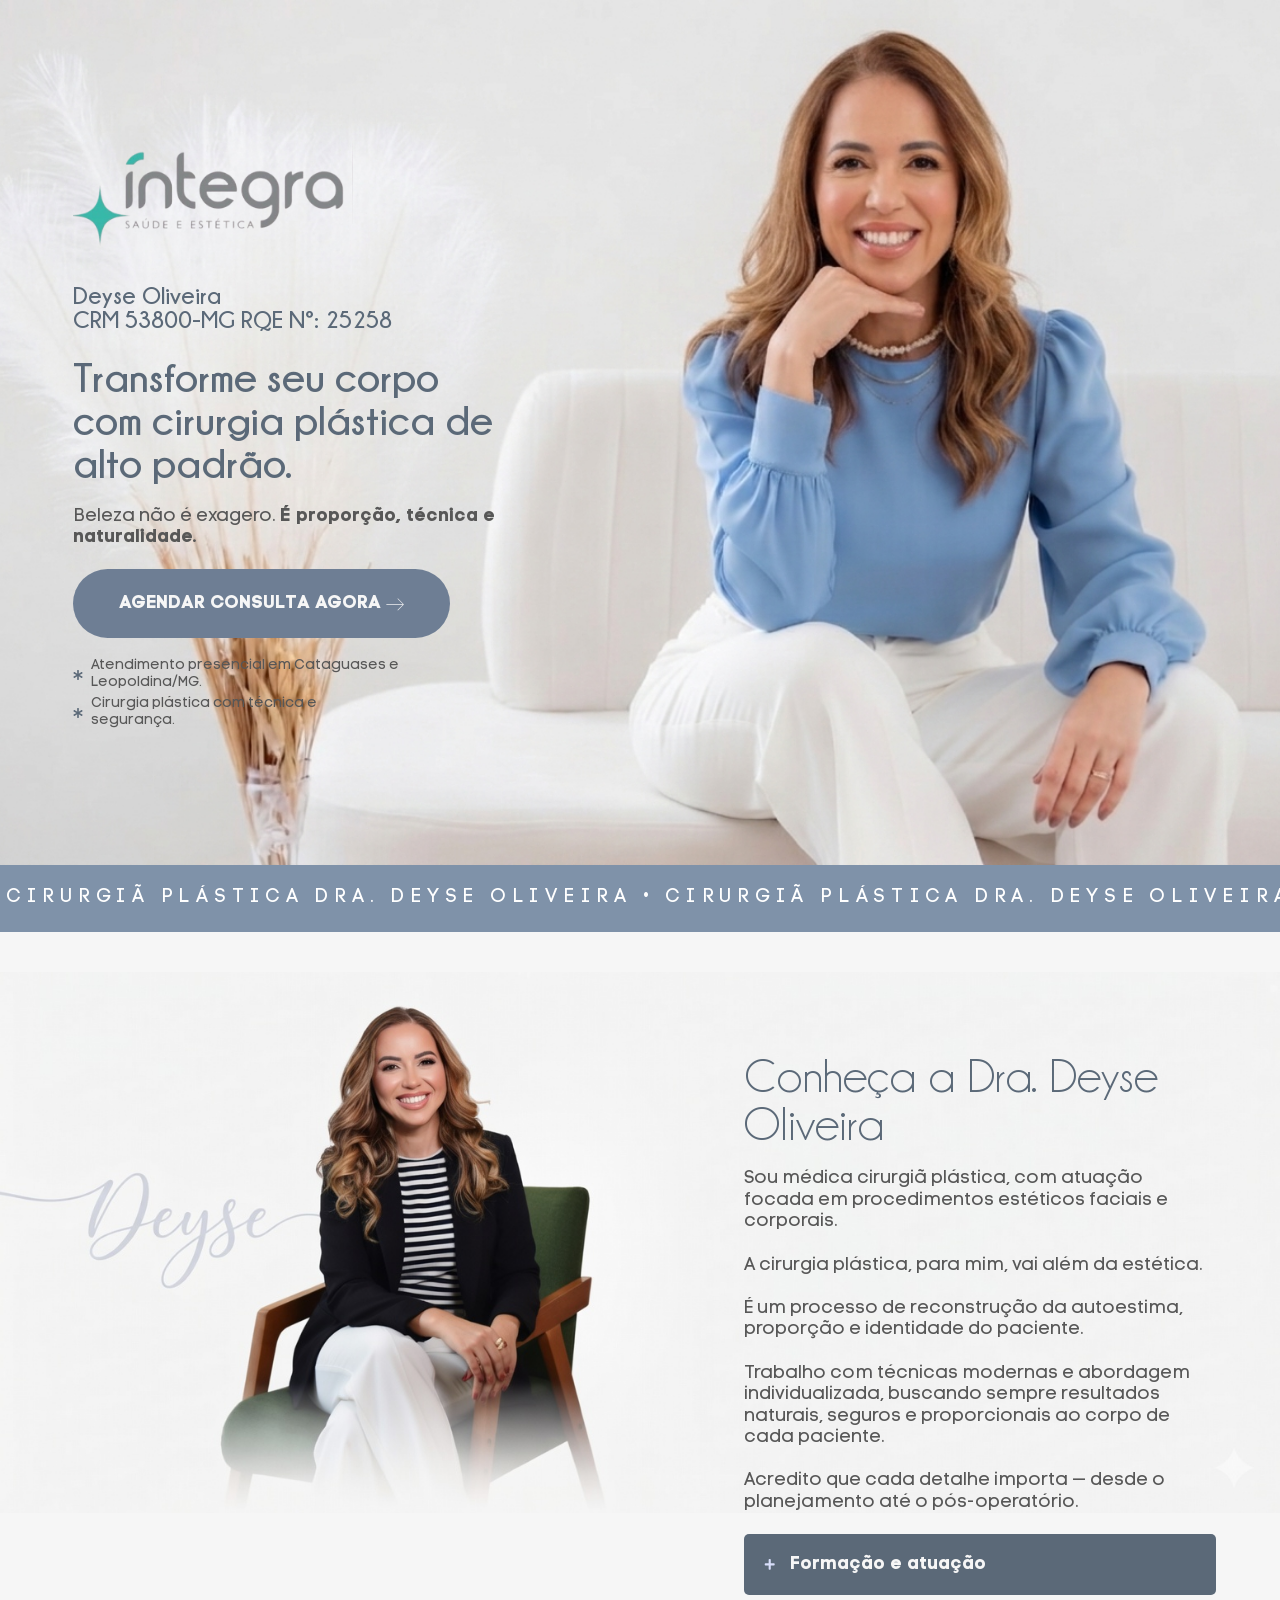
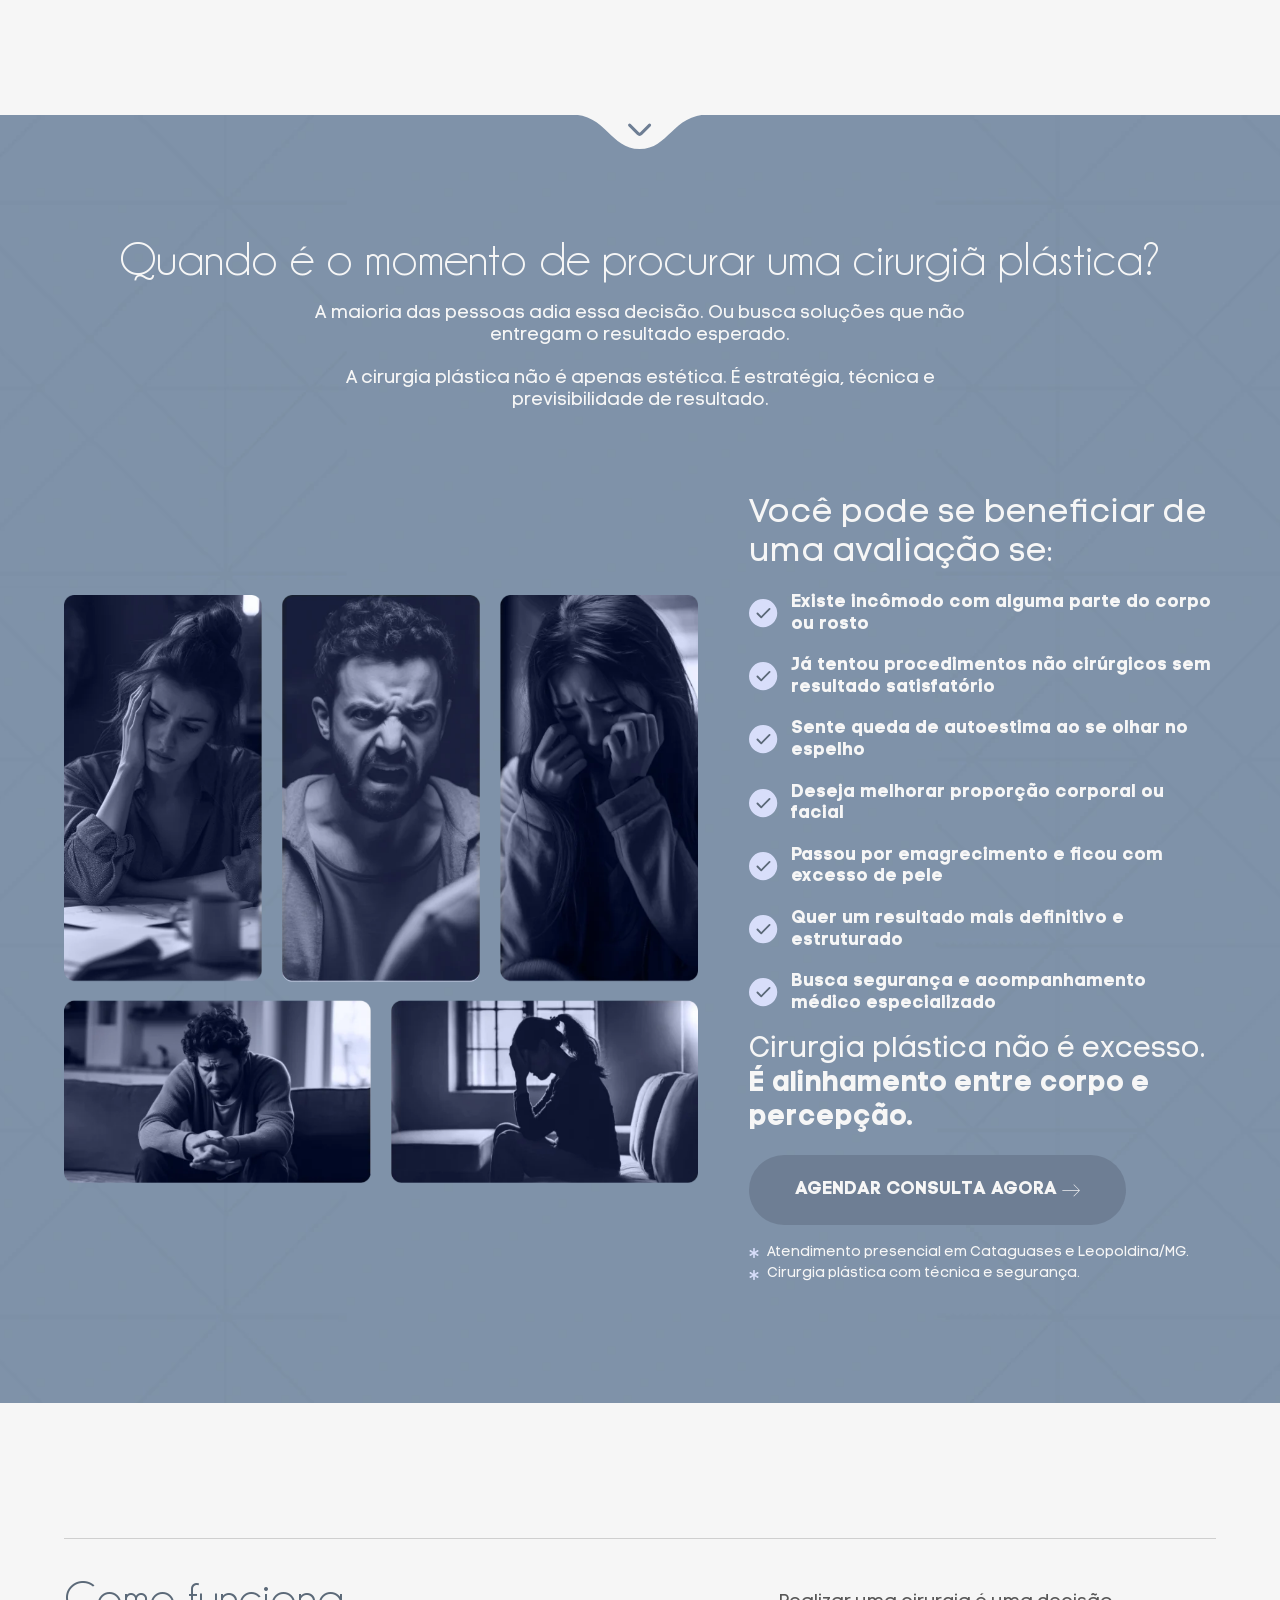
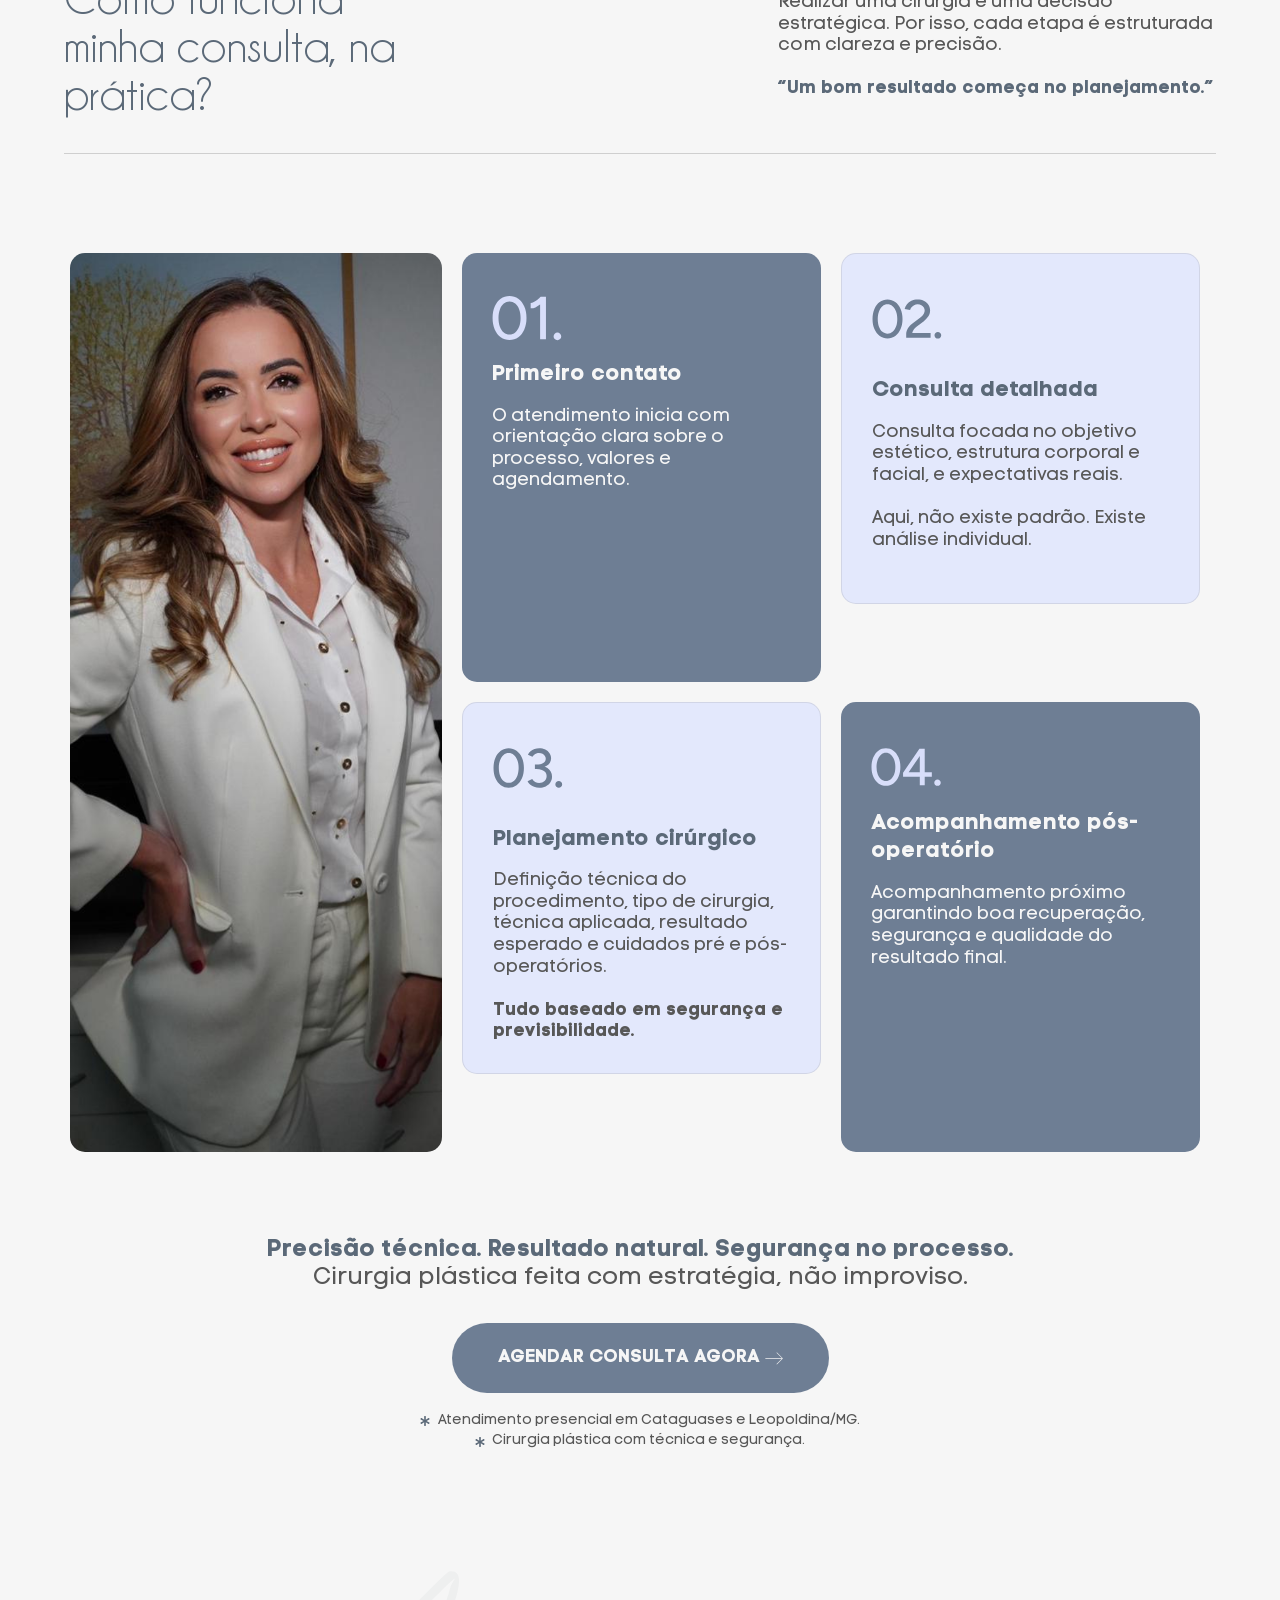
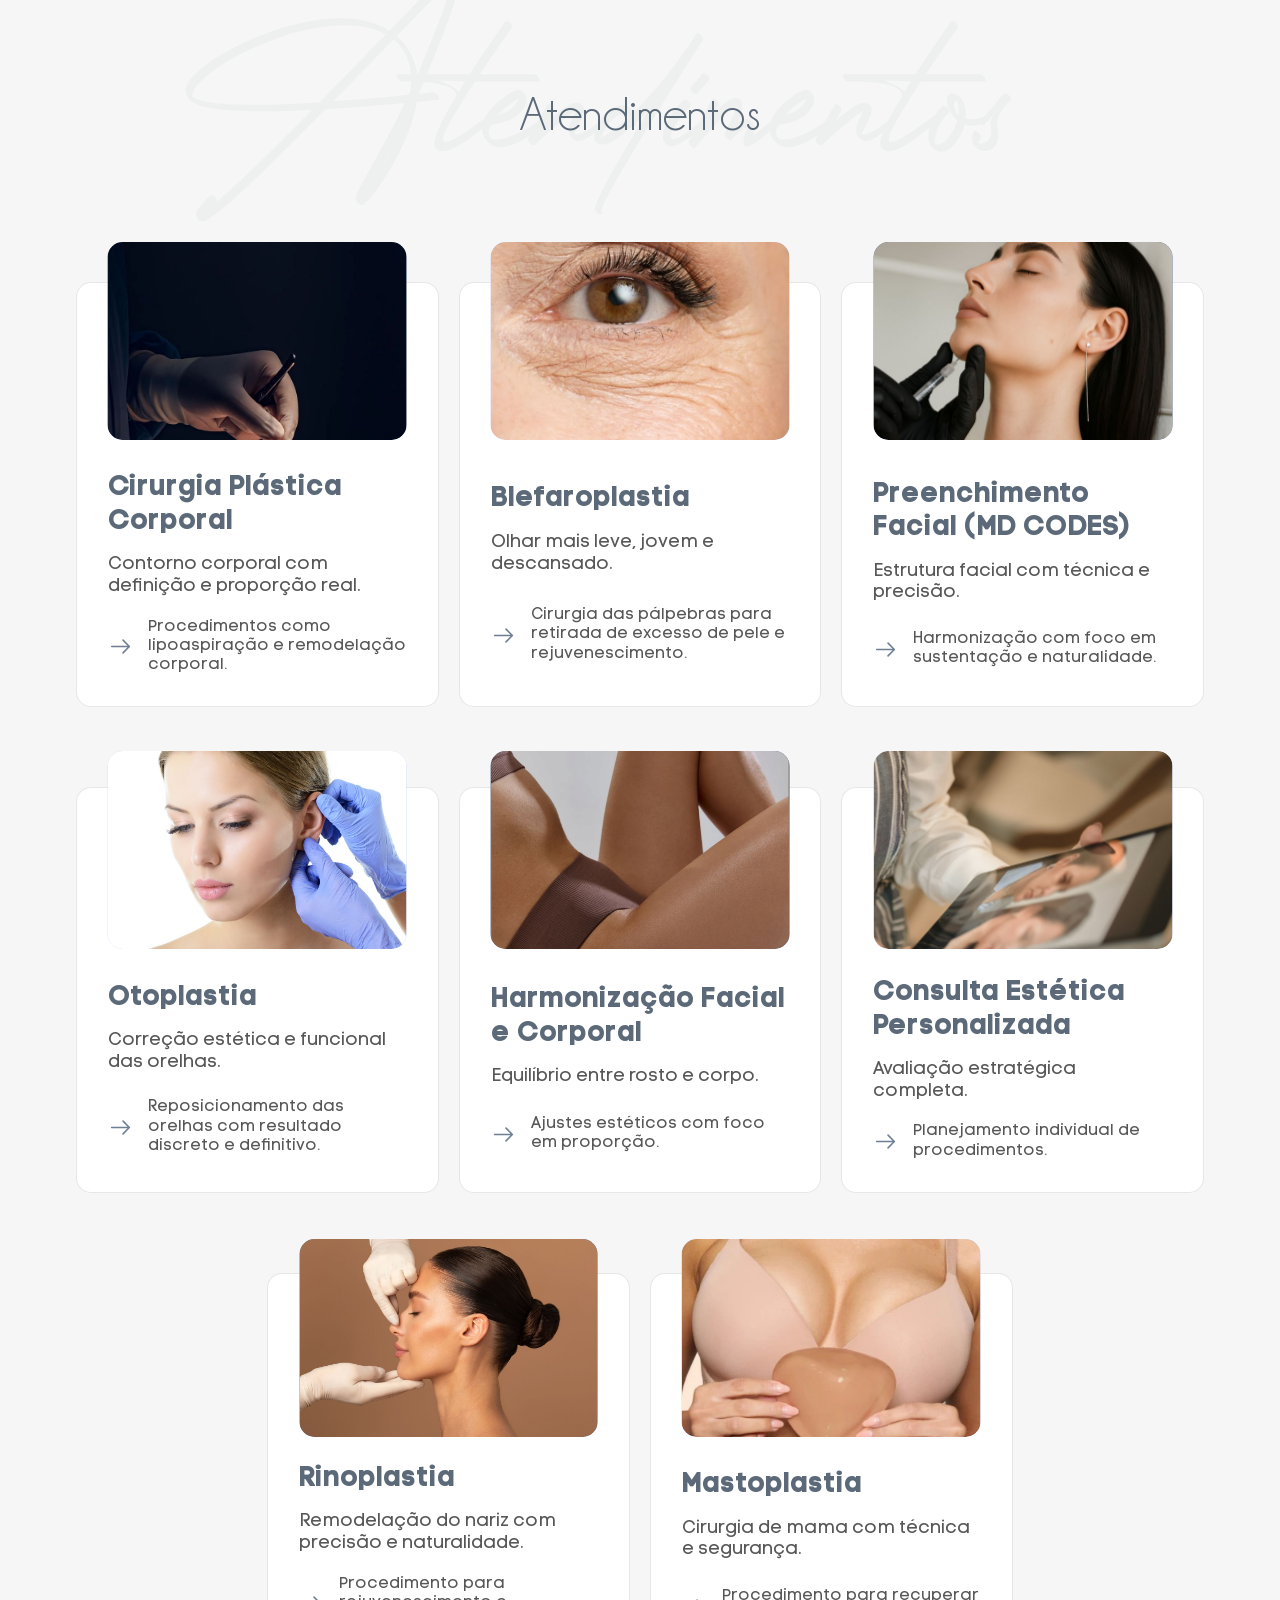
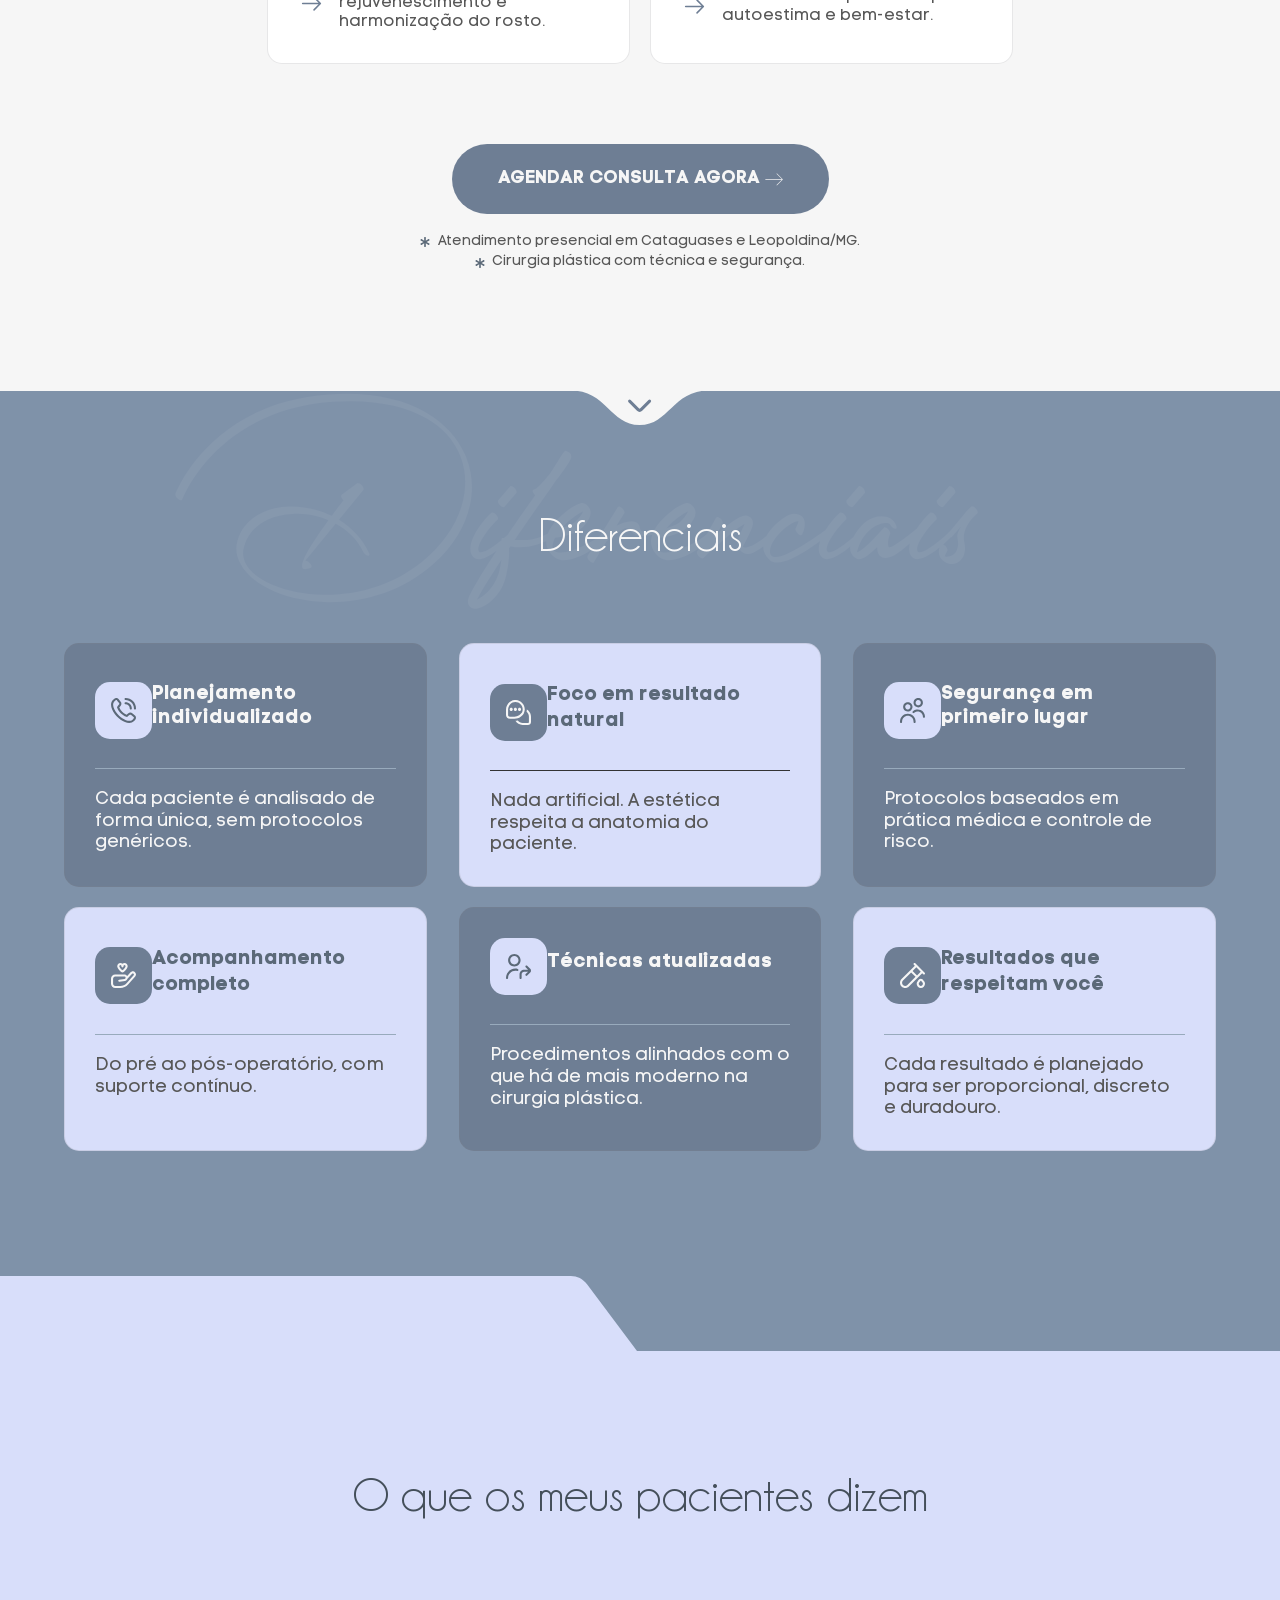
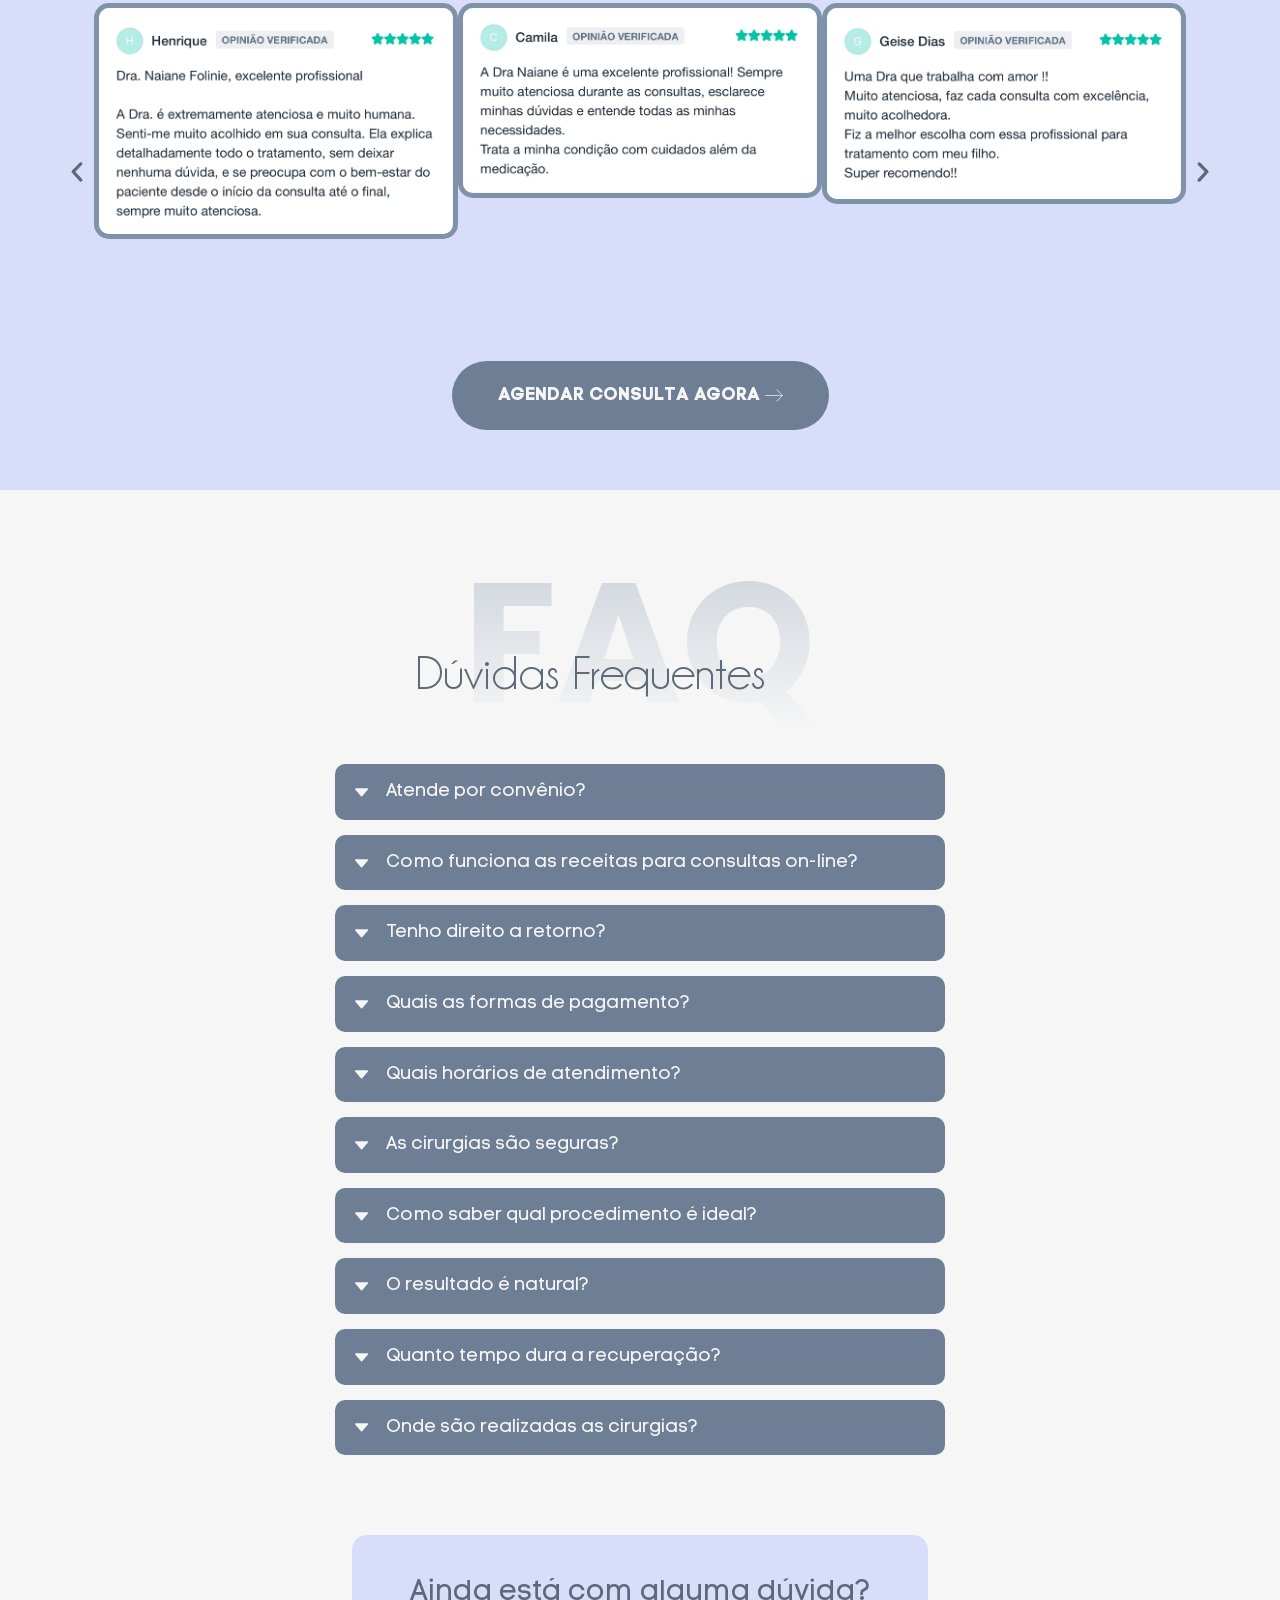
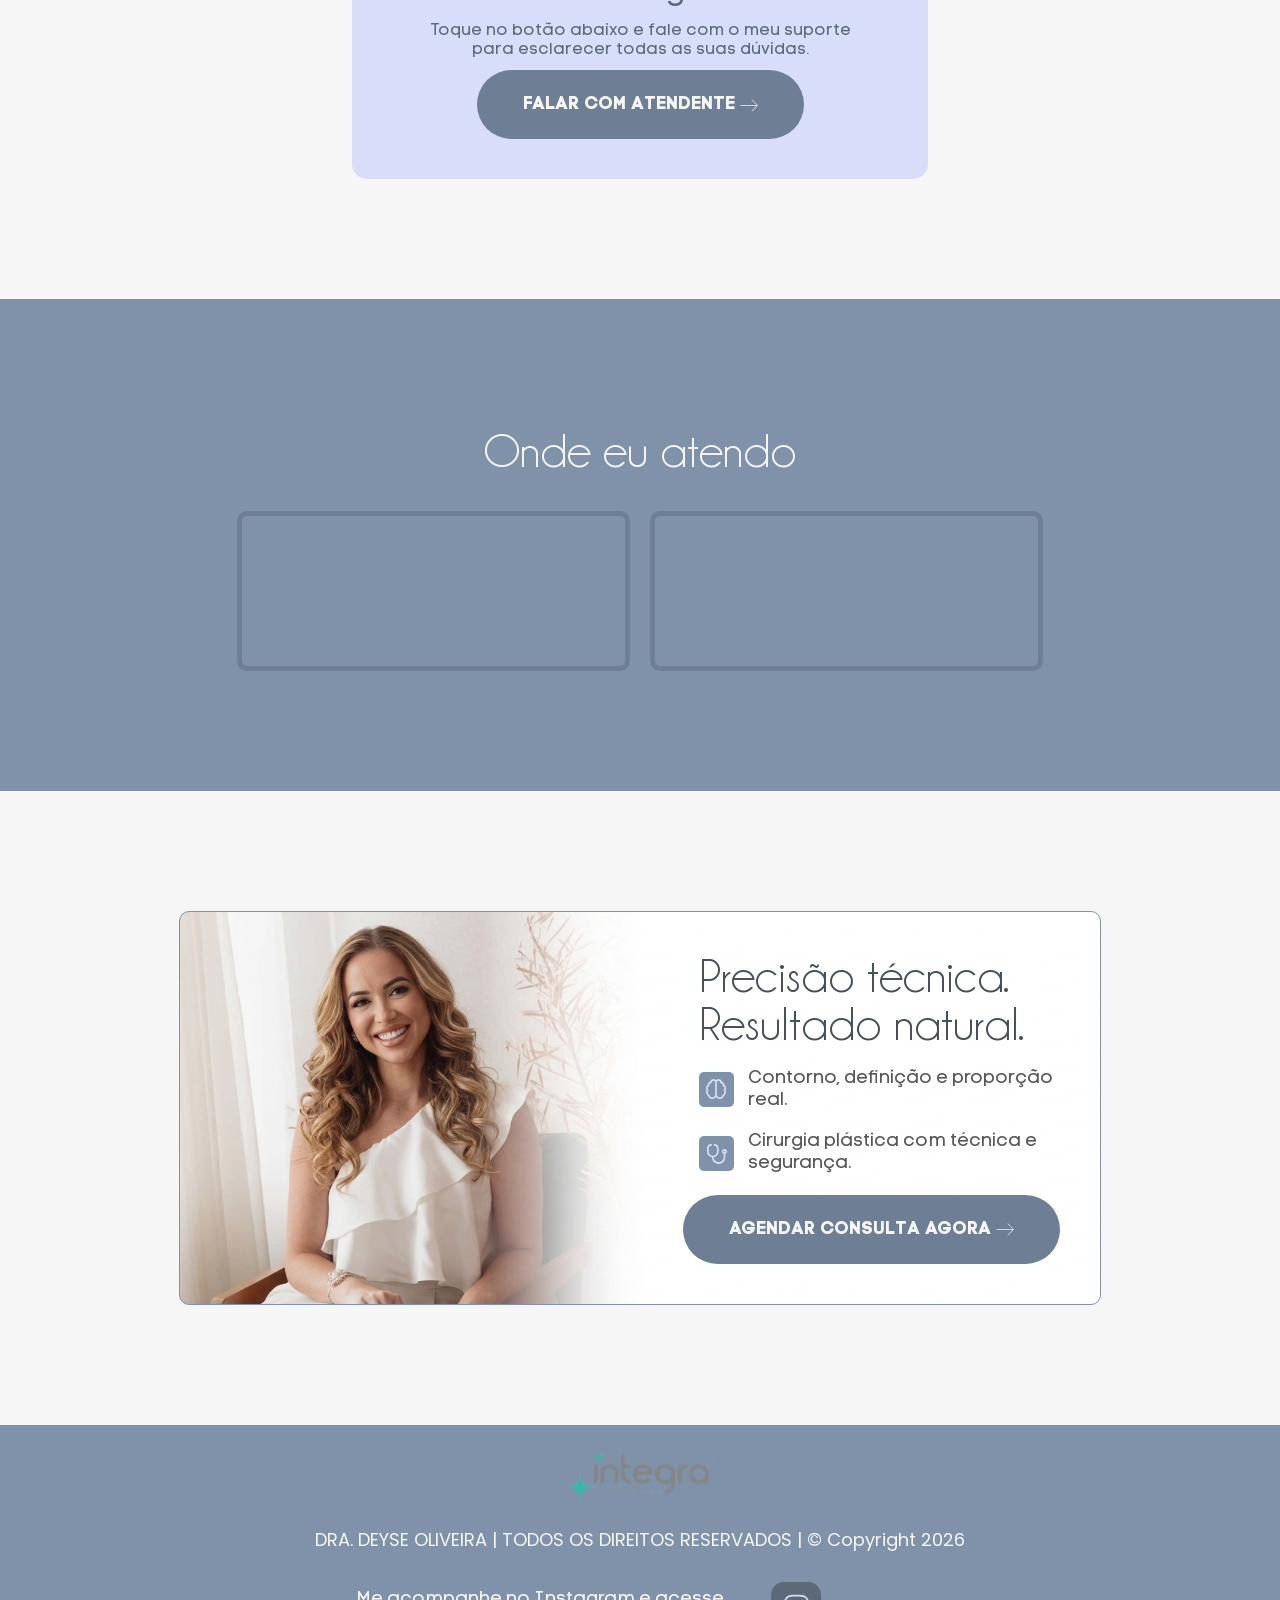
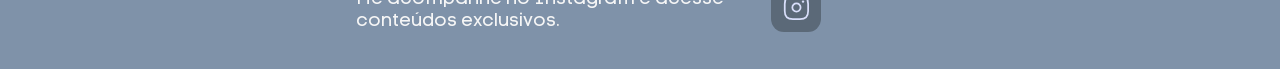
==== index.html @ 5d6cc4ed "Initial commit from local project" ====
<!DOCTYPE html><html lang="pt-BR"><head>
	<meta charset="UTF-8">
		<meta name="robots" content="index, follow, max-image-preview:large, max-snippet:-1, max-video-preview:-1">
<!-- Etiqueta do modo de consentimento do Google (gtag.js) dataLayer adicionada pelo Site Kit -->
<script id="google_gtagjs-js-consent-mode-data-layer">
window.dataLayer = window.dataLayer || [];function gtag(){dataLayer.push(arguments);}
gtag('consent', 'default', {"ad_personalization":"denied","ad_storage":"denied","ad_user_data":"denied","analytics_storage":"denied","functionality_storage":"denied","security_storage":"denied","personalization_storage":"denied","region":["AT","BE","BG","CH","CY","CZ","DE","DK","EE","ES","FI","FR","GB","GR","HR","HU","IE","IS","IT","LI","LT","LU","LV","MT","NL","NO","PL","PT","RO","SE","SI","SK"],"wait_for_update":500});
window._googlesitekitConsentCategoryMap = {"statistics":["analytics_storage"],"marketing":["ad_storage","ad_user_data","ad_personalization"],"functional":["functionality_storage","security_storage"],"preferences":["personalization_storage"]};
window._googlesitekitConsents = {"ad_personalization":"denied","ad_storage":"denied","ad_user_data":"denied","analytics_storage":"denied","functionality_storage":"denied","security_storage":"denied","personalization_storage":"denied","region":["AT","BE","BG","CH","CY","CZ","DE","DK","EE","ES","FI","FR","GB","GR","HR","HU","IE","IS","IT","LI","LT","LU","LV","MT","NL","NO","PL","PT","RO","SE","SI","SK"],"wait_for_update":500};
</script>
<!-- Fim da etiqueta do modo de consentimento do Google (gtag.js) dataLayer adicionada pelo Site Kit -->

	<!-- This site is optimized with the Yoast SEO plugin v27.0 - https://yoast.com/product/yoast-seo-wordpress/ -->
	<title>Página Inicial - Dra. Deyse Oliveira Cirurgiã Plástica em Cataguases e Leopoldina | Dra. Deyse Oliveira</title>
	<meta name="description" content="Agende sua consulta com a Dra. Deyse Oliveira, cirurgiã plástica em Cataguases e Leopoldina/MG. Procedimentos estéticos com técnica, segurança e resultados naturais.">
	<link rel="canonical" href="https://dranaianefolini.com.br/">
	<meta property="og:locale" content="pt_BR">
	<meta property="og:type" content="website">
	<meta property="og:title" content="Página Inicial - Dra. Deyse Oliveira Cirurgiã Plástica em Cataguases e Leopoldina | Dra. Deyse Oliveira">
	<meta property="og:description" content="Agende sua consulta com a Dra. Deyse Oliveira, cirurgiã plástica em Cataguases e Leopoldina/MG. Procedimentos estéticos com técnica, segurança e resultados naturais.">
	<meta property="og:url" content="https://dranaianefolini.com.br/">
	<meta property="og:site_name" content="Dra. Deyse Oliveira">
	<meta property="article:modified_time" content="2025-08-26T14:52:43+00:00">
	<meta property="og:image" content="https://dranaianefolini.com.br/wp-content/uploads/2025/07/logoprincipal.png">
	<meta property="og:image:width" content="480">
	<meta property="og:image:height" content="183">
	<meta property="og:image:type" content="image/webp">
	<meta name="twitter:card" content="summary_large_image">
	<script type="application/ld+json" class="yoast-schema-graph">{"@context":"https://schema.org","@graph":[{"@type":"WebPage","@id":"https://dranaianefolini.com.br/","url":"https://dranaianefolini.com.br/","name":"Página Inicial - Dra. Deyse Oliveira Cirurgiã Plástica em Cataguases e Leopoldina | Dra. Deyse Oliveira","isPartOf":{"@id":"https://dranaianefolini.com.br/#website"},"primaryImageOfPage":{"@id":"https://dranaianefolini.com.br/#primaryimage"},"image":{"@id":"https://dranaianefolini.com.br/#primaryimage"},"thumbnailUrl":"https://dranaianefolini.com.br/wp-content/uploads/2025/07/logoprincipal.png","datePublished":"2025-07-25T12:21:00+00:00","dateModified":"2025-08-26T14:52:43+00:00","description":"Agende sua consulta com a Dra. Deyse Oliveira, cirurgiã plástica em Cataguases e Leopoldina/MG. Procedimentos estéticos com técnica, segurança e resultados naturais.","breadcrumb":{"@id":"https://dranaianefolini.com.br/#breadcrumb"},"inLanguage":"pt-BR","potentialAction":[{"@type":"ReadAction","target":["https://dranaianefolini.com.br/"]}]},{"@type":"ImageObject","inLanguage":"pt-BR","@id":"https://dranaianefolini.com.br/#primaryimage","url":"https://dranaianefolini.com.br/wp-content/uploads/2025/07/logoprincipal.png","contentUrl":"https://dranaianefolini.com.br/wp-content/uploads/2025/07/logoprincipal.png","width":480,"height":183},{"@type":"BreadcrumbList","@id":"https://dranaianefolini.com.br/#breadcrumb","itemListElement":[{"@type":"ListItem","position":1,"name":"Início"}]},{"@type":"WebSite","@id":"https://dranaianefolini.com.br/#website","url":"https://dranaianefolini.com.br/","name":"Dra. Deyse Oliveira","description":"Cirurgiã Plástica","potentialAction":[{"@type":"SearchAction","target":{"@type":"EntryPoint","urlTemplate":"https://dranaianefolini.com.br/?s={search_term_string}"},"query-input":{"@type":"PropertyValueSpecification","valueRequired":true,"valueName":"search_term_string"}}],"inLanguage":"pt-BR"}]}</script>
	<!-- / Yoast SEO plugin. -->


<link rel="dns-prefetch" href="//www.googletagmanager.com">
<link rel="alternate" type="application/rss+xml" title="Feed para Dra. Deyse Oliveira »" href="https://dranaianefolini.com.br/feed/">
<link rel="alternate" type="application/rss+xml" title="Feed de comentários para Dra. Deyse Oliveira »" href="https://dranaianefolini.com.br/comments/feed/">
<link rel="alternate" title="oEmbed (JSON)" type="application/json+oembed" href="https://dranaianefolini.com.br/wp-json/oembed/1.0/embed?url=https%3A%2F%2Fdranaianefolini.com.br%2F">
<link rel="alternate" title="oEmbed (XML)" type="text/xml+oembed" href="https://dranaianefolini.com.br/wp-json/oembed/1.0/embed?url=https%3A%2F%2Fdranaianefolini.com.br%2F&amp;format=xml">
<style id="wp-img-auto-sizes-contain-inline-css">
img:is([sizes=auto i],[sizes^="auto," i]){contain-intrinsic-size:3000px 1500px}
/*# sourceURL=wp-img-auto-sizes-contain-inline-css */
</style>

<style id="wp-emoji-styles-inline-css">

	img.wp-smiley, img.emoji {
		display: inline !important;
		border: none !important;
		box-shadow: none !important;
		height: 1em !important;
		width: 1em !important;
		margin: 0 0.07em !important;
		vertical-align: -0.1em !important;
		background: none !important;
		padding: 0 !important;
	}
/*# sourceURL=wp-emoji-styles-inline-css */
</style>
<style id="global-styles-inline-css">
:root{--wp--preset--aspect-ratio--square: 1;--wp--preset--aspect-ratio--4-3: 4/3;--wp--preset--aspect-ratio--3-4: 3/4;--wp--preset--aspect-ratio--3-2: 3/2;--wp--preset--aspect-ratio--2-3: 2/3;--wp--preset--aspect-ratio--16-9: 16/9;--wp--preset--aspect-ratio--9-16: 9/16;--wp--preset--color--black: #000000;--wp--preset--color--cyan-bluish-gray: #abb8c3;--wp--preset--color--white: #ffffff;--wp--preset--color--pale-pink: #f78da7;--wp--preset--color--vivid-red: #cf2e2e;--wp--preset--color--luminous-vivid-orange: #ff6900;--wp--preset--color--luminous-vivid-amber: #fcb900;--wp--preset--color--light-green-cyan: #7bdcb5;--wp--preset--color--vivid-green-cyan: #00d084;--wp--preset--color--pale-cyan-blue: #8ed1fc;--wp--preset--color--vivid-cyan-blue: #0693e3;--wp--preset--color--vivid-purple: #9b51e0;--wp--preset--gradient--vivid-cyan-blue-to-vivid-purple: linear-gradient(135deg,rgb(6,147,227) 0%,rgb(155,81,224) 100%);--wp--preset--gradient--light-green-cyan-to-vivid-green-cyan: linear-gradient(135deg,rgb(122,220,180) 0%,rgb(0,208,130) 100%);--wp--preset--gradient--luminous-vivid-amber-to-luminous-vivid-orange: linear-gradient(135deg,rgb(252,185,0) 0%,rgb(255,105,0) 100%);--wp--preset--gradient--luminous-vivid-orange-to-vivid-red: linear-gradient(135deg,rgb(255,105,0) 0%,rgb(207,46,46) 100%);--wp--preset--gradient--very-light-gray-to-cyan-bluish-gray: linear-gradient(135deg,rgb(238,238,238) 0%,rgb(169,184,195) 100%);--wp--preset--gradient--cool-to-warm-spectrum: linear-gradient(135deg,rgb(74,234,220) 0%,rgb(151,120,209) 20%,rgb(207,42,186) 40%,rgb(238,44,130) 60%,rgb(251,105,98) 80%,rgb(254,248,76) 100%);--wp--preset--gradient--blush-light-purple: linear-gradient(135deg,rgb(255,206,236) 0%,rgb(152,150,240) 100%);--wp--preset--gradient--blush-bordeaux: linear-gradient(135deg,rgb(254,205,165) 0%,rgb(254,45,45) 50%,rgb(107,0,62) 100%);--wp--preset--gradient--luminous-dusk: linear-gradient(135deg,rgb(255,203,112) 0%,rgb(199,81,192) 50%,rgb(65,88,208) 100%);--wp--preset--gradient--pale-ocean: linear-gradient(135deg,rgb(255,245,203) 0%,rgb(182,227,212) 50%,rgb(51,167,181) 100%);--wp--preset--gradient--electric-grass: linear-gradient(135deg,rgb(202,248,128) 0%,rgb(113,206,126) 100%);--wp--preset--gradient--midnight: linear-gradient(135deg,rgb(2,3,129) 0%,rgb(40,116,252) 100%);--wp--preset--font-size--small: 13px;--wp--preset--font-size--medium: 20px;--wp--preset--font-size--large: 36px;--wp--preset--font-size--x-large: 42px;--wp--preset--spacing--20: 0.44rem;--wp--preset--spacing--30: 0.67rem;--wp--preset--spacing--40: 1rem;--wp--preset--spacing--50: 1.5rem;--wp--preset--spacing--60: 2.25rem;--wp--preset--spacing--70: 3.38rem;--wp--preset--spacing--80: 5.06rem;--wp--preset--shadow--natural: 6px 6px 9px rgba(0, 0, 0, 0.2);--wp--preset--shadow--deep: 12px 12px 50px rgba(0, 0, 0, 0.4);--wp--preset--shadow--sharp: 6px 6px 0px rgba(0, 0, 0, 0.2);--wp--preset--shadow--outlined: 6px 6px 0px -3px rgb(255, 255, 255), 6px 6px rgb(0, 0, 0);--wp--preset--shadow--crisp: 6px 6px 0px rgb(0, 0, 0);}:root { --wp--style--global--content-size: 800px;--wp--style--global--wide-size: 1200px; }:where(body) { margin: 0; }.wp-site-blocks > .alignleft { float: left; margin-right: 2em; }.wp-site-blocks > .alignright { float: right; margin-left: 2em; }.wp-site-blocks > .aligncenter { justify-content: center; margin-left: auto; margin-right: auto; }:where(.wp-site-blocks) > * { margin-block-start: 24px; margin-block-end: 0; }:where(.wp-site-blocks) > :first-child { margin-block-start: 0; }:where(.wp-site-blocks) > :last-child { margin-block-end: 0; }:root { --wp--style--block-gap: 24px; }:root :where(.is-layout-flow) > :first-child{margin-block-start: 0;}:root :where(.is-layout-flow) > :last-child{margin-block-end: 0;}:root :where(.is-layout-flow) > *{margin-block-start: 24px;margin-block-end: 0;}:root :where(.is-layout-constrained) > :first-child{margin-block-start: 0;}:root :where(.is-layout-constrained) > :last-child{margin-block-end: 0;}:root :where(.is-layout-constrained) > *{margin-block-start: 24px;margin-block-end: 0;}:root :where(.is-layout-flex){gap: 24px;}:root :where(.is-layout-grid){gap: 24px;}.is-layout-flow > .alignleft{float: left;margin-inline-start: 0;margin-inline-end: 2em;}.is-layout-flow > .alignright{float: right;margin-inline-start: 2em;margin-inline-end: 0;}.is-layout-flow > .aligncenter{margin-left: auto !important;margin-right: auto !important;}.is-layout-constrained > .alignleft{float: left;margin-inline-start: 0;margin-inline-end: 2em;}.is-layout-constrained > .alignright{float: right;margin-inline-start: 2em;margin-inline-end: 0;}.is-layout-constrained > .aligncenter{margin-left: auto !important;margin-right: auto !important;}.is-layout-constrained > :where(:not(.alignleft):not(.alignright):not(.alignfull)){max-width: var(--wp--style--global--content-size);margin-left: auto !important;margin-right: auto !important;}.is-layout-constrained > .alignwide{max-width: var(--wp--style--global--wide-size);}body .is-layout-flex{display: flex;}.is-layout-flex{flex-wrap: wrap;align-items: center;}.is-layout-flex > :is(*, div){margin: 0;}body .is-layout-grid{display: grid;}.is-layout-grid > :is(*, div){margin: 0;}body{padding-top: 0px;padding-right: 0px;padding-bottom: 0px;padding-left: 0px;}a:where(:not(.wp-element-button)){text-decoration: underline;}:root :where(.wp-element-button, .wp-block-button__link){background-color: #32373c;border-width: 0;color: #fff;font-family: inherit;font-size: inherit;font-style: inherit;font-weight: inherit;letter-spacing: inherit;line-height: inherit;padding-top: calc(0.667em + 2px);padding-right: calc(1.333em + 2px);padding-bottom: calc(0.667em + 2px);padding-left: calc(1.333em + 2px);text-decoration: none;text-transform: inherit;}.has-black-color{color: var(--wp--preset--color--black) !important;}.has-cyan-bluish-gray-color{color: var(--wp--preset--color--cyan-bluish-gray) !important;}.has-white-color{color: var(--wp--preset--color--white) !important;}.has-pale-pink-color{color: var(--wp--preset--color--pale-pink) !important;}.has-vivid-red-color{color: var(--wp--preset--color--vivid-red) !important;}.has-luminous-vivid-orange-color{color: var(--wp--preset--color--luminous-vivid-orange) !important;}.has-luminous-vivid-amber-color{color: var(--wp--preset--color--luminous-vivid-amber) !important;}.has-light-green-cyan-color{color: var(--wp--preset--color--light-green-cyan) !important;}.has-vivid-green-cyan-color{color: var(--wp--preset--color--vivid-green-cyan) !important;}.has-pale-cyan-blue-color{color: var(--wp--preset--color--pale-cyan-blue) !important;}.has-vivid-cyan-blue-color{color: var(--wp--preset--color--vivid-cyan-blue) !important;}.has-vivid-purple-color{color: var(--wp--preset--color--vivid-purple) !important;}.has-black-background-color{background-color: var(--wp--preset--color--black) !important;}.has-cyan-bluish-gray-background-color{background-color: var(--wp--preset--color--cyan-bluish-gray) !important;}.has-white-background-color{background-color: var(--wp--preset--color--white) !important;}.has-pale-pink-background-color{background-color: var(--wp--preset--color--pale-pink) !important;}.has-vivid-red-background-color{background-color: var(--wp--preset--color--vivid-red) !important;}.has-luminous-vivid-orange-background-color{background-color: var(--wp--preset--color--luminous-vivid-orange) !important;}.has-luminous-vivid-amber-background-color{background-color: var(--wp--preset--color--luminous-vivid-amber) !important;}.has-light-green-cyan-background-color{background-color: var(--wp--preset--color--light-green-cyan) !important;}.has-vivid-green-cyan-background-color{background-color: var(--wp--preset--color--vivid-green-cyan) !important;}.has-pale-cyan-blue-background-color{background-color: var(--wp--preset--color--pale-cyan-blue) !important;}.has-vivid-cyan-blue-background-color{background-color: var(--wp--preset--color--vivid-cyan-blue) !important;}.has-vivid-purple-background-color{background-color: var(--wp--preset--color--vivid-purple) !important;}.has-black-border-color{border-color: var(--wp--preset--color--black) !important;}.has-cyan-bluish-gray-border-color{border-color: var(--wp--preset--color--cyan-bluish-gray) !important;}.has-white-border-color{border-color: var(--wp--preset--color--white) !important;}.has-pale-pink-border-color{border-color: var(--wp--preset--color--pale-pink) !important;}.has-vivid-red-border-color{border-color: var(--wp--preset--color--vivid-red) !important;}.has-luminous-vivid-orange-border-color{border-color: var(--wp--preset--color--luminous-vivid-orange) !important;}.has-luminous-vivid-amber-border-color{border-color: var(--wp--preset--color--luminous-vivid-amber) !important;}.has-light-green-cyan-border-color{border-color: var(--wp--preset--color--light-green-cyan) !important;}.has-vivid-green-cyan-border-color{border-color: var(--wp--preset--color--vivid-green-cyan) !important;}.has-pale-cyan-blue-border-color{border-color: var(--wp--preset--color--pale-cyan-blue) !important;}.has-vivid-cyan-blue-border-color{border-color: var(--wp--preset--color--vivid-cyan-blue) !important;}.has-vivid-purple-border-color{border-color: var(--wp--preset--color--vivid-purple) !important;}.has-vivid-cyan-blue-to-vivid-purple-gradient-background{background: var(--wp--preset--gradient--vivid-cyan-blue-to-vivid-purple) !important;}.has-light-green-cyan-to-vivid-green-cyan-gradient-background{background: var(--wp--preset--gradient--light-green-cyan-to-vivid-green-cyan) !important;}.has-luminous-vivid-amber-to-luminous-vivid-orange-gradient-background{background: var(--wp--preset--gradient--luminous-vivid-amber-to-luminous-vivid-orange) !important;}.has-luminous-vivid-orange-to-vivid-red-gradient-background{background: var(--wp--preset--gradient--luminous-vivid-orange-to-vivid-red) !important;}.has-very-light-gray-to-cyan-bluish-gray-gradient-background{background: var(--wp--preset--gradient--very-light-gray-to-cyan-bluish-gray) !important;}.has-cool-to-warm-spectrum-gradient-background{background: var(--wp--preset--gradient--cool-to-warm-spectrum) !important;}.has-blush-light-purple-gradient-background{background: var(--wp--preset--gradient--blush-light-purple) !important;}.has-blush-bordeaux-gradient-background{background: var(--wp--preset--gradient--blush-bordeaux) !important;}.has-luminous-dusk-gradient-background{background: var(--wp--preset--gradient--luminous-dusk) !important;}.has-pale-ocean-gradient-background{background: var(--wp--preset--gradient--pale-ocean) !important;}.has-electric-grass-gradient-background{background: var(--wp--preset--gradient--electric-grass) !important;}.has-midnight-gradient-background{background: var(--wp--preset--gradient--midnight) !important;}.has-small-font-size{font-size: var(--wp--preset--font-size--small) !important;}.has-medium-font-size{font-size: var(--wp--preset--font-size--medium) !important;}.has-large-font-size{font-size: var(--wp--preset--font-size--large) !important;}.has-x-large-font-size{font-size: var(--wp--preset--font-size--x-large) !important;}
:root :where(.wp-block-pullquote){font-size: 1.5em;line-height: 1.6;}
/*# sourceURL=global-styles-inline-css */
</style>
<link rel="stylesheet" id="hello-elementor-css" href="assets/css/reset.css" media="all">
<link rel="stylesheet" id="hello-elementor-theme-style-css" href="assets/css/theme.css" media="all">
<link rel="stylesheet" id="hello-elementor-header-footer-css" href="assets/css/header-footer.css" media="all">
<link rel="stylesheet" id="elementor-frontend-css" href="assets/css/custom-frontend.min.css" media="all">
<style id="elementor-frontend-inline-css">
@-webkit-keyframes ha_fadeIn{0%{opacity:0}to{opacity:1}}@keyframes ha_fadeIn{0%{opacity:0}to{opacity:1}}@-webkit-keyframes ha_zoomIn{0%{opacity:0;-webkit-transform:scale3d(.3,.3,.3);transform:scale3d(.3,.3,.3)}50%{opacity:1}}@keyframes ha_zoomIn{0%{opacity:0;-webkit-transform:scale3d(.3,.3,.3);transform:scale3d(.3,.3,.3)}50%{opacity:1}}@-webkit-keyframes ha_rollIn{0%{opacity:0;-webkit-transform:translate3d(-100%,0,0) rotate3d(0,0,1,-120deg);transform:translate3d(-100%,0,0) rotate3d(0,0,1,-120deg)}to{opacity:1}}@keyframes ha_rollIn{0%{opacity:0;-webkit-transform:translate3d(-100%,0,0) rotate3d(0,0,1,-120deg);transform:translate3d(-100%,0,0) rotate3d(0,0,1,-120deg)}to{opacity:1}}@-webkit-keyframes ha_bounce{0%,20%,53%,to{-webkit-animation-timing-function:cubic-bezier(.215,.61,.355,1);animation-timing-function:cubic-bezier(.215,.61,.355,1)}40%,43%{-webkit-transform:translate3d(0,-30px,0) scaleY(1.1);transform:translate3d(0,-30px,0) scaleY(1.1);-webkit-animation-timing-function:cubic-bezier(.755,.05,.855,.06);animation-timing-function:cubic-bezier(.755,.05,.855,.06)}70%{-webkit-transform:translate3d(0,-15px,0) scaleY(1.05);transform:translate3d(0,-15px,0) scaleY(1.05);-webkit-animation-timing-function:cubic-bezier(.755,.05,.855,.06);animation-timing-function:cubic-bezier(.755,.05,.855,.06)}80%{-webkit-transition-timing-function:cubic-bezier(.215,.61,.355,1);transition-timing-function:cubic-bezier(.215,.61,.355,1);-webkit-transform:translate3d(0,0,0) scaleY(.95);transform:translate3d(0,0,0) scaleY(.95)}90%{-webkit-transform:translate3d(0,-4px,0) scaleY(1.02);transform:translate3d(0,-4px,0) scaleY(1.02)}}@keyframes ha_bounce{0%,20%,53%,to{-webkit-animation-timing-function:cubic-bezier(.215,.61,.355,1);animation-timing-function:cubic-bezier(.215,.61,.355,1)}40%,43%{-webkit-transform:translate3d(0,-30px,0) scaleY(1.1);transform:translate3d(0,-30px,0) scaleY(1.1);-webkit-animation-timing-function:cubic-bezier(.755,.05,.855,.06);animation-timing-function:cubic-bezier(.755,.05,.855,.06)}70%{-webkit-transform:translate3d(0,-15px,0) scaleY(1.05);transform:translate3d(0,-15px,0) scaleY(1.05);-webkit-animation-timing-function:cubic-bezier(.755,.05,.855,.06);animation-timing-function:cubic-bezier(.755,.05,.855,.06)}80%{-webkit-transition-timing-function:cubic-bezier(.215,.61,.355,1);transition-timing-function:cubic-bezier(.215,.61,.355,1);-webkit-transform:translate3d(0,0,0) scaleY(.95);transform:translate3d(0,0,0) scaleY(.95)}90%{-webkit-transform:translate3d(0,-4px,0) scaleY(1.02);transform:translate3d(0,-4px,0) scaleY(1.02)}}@-webkit-keyframes ha_bounceIn{0%,20%,40%,60%,80%,to{-webkit-animation-timing-function:cubic-bezier(.215,.61,.355,1);animation-timing-function:cubic-bezier(.215,.61,.355,1)}0%{opacity:0;-webkit-transform:scale3d(.3,.3,.3);transform:scale3d(.3,.3,.3)}20%{-webkit-transform:scale3d(1.1,1.1,1.1);transform:scale3d(1.1,1.1,1.1)}40%{-webkit-transform:scale3d(.9,.9,.9);transform:scale3d(.9,.9,.9)}60%{opacity:1;-webkit-transform:scale3d(1.03,1.03,1.03);transform:scale3d(1.03,1.03,1.03)}80%{-webkit-transform:scale3d(.97,.97,.97);transform:scale3d(.97,.97,.97)}to{opacity:1}}@keyframes ha_bounceIn{0%,20%,40%,60%,80%,to{-webkit-animation-timing-function:cubic-bezier(.215,.61,.355,1);animation-timing-function:cubic-bezier(.215,.61,.355,1)}0%{opacity:0;-webkit-transform:scale3d(.3,.3,.3);transform:scale3d(.3,.3,.3)}20%{-webkit-transform:scale3d(1.1,1.1,1.1);transform:scale3d(1.1,1.1,1.1)}40%{-webkit-transform:scale3d(.9,.9,.9);transform:scale3d(.9,.9,.9)}60%{opacity:1;-webkit-transform:scale3d(1.03,1.03,1.03);transform:scale3d(1.03,1.03,1.03)}80%{-webkit-transform:scale3d(.97,.97,.97);transform:scale3d(.97,.97,.97)}to{opacity:1}}@-webkit-keyframes ha_flipInX{0%{opacity:0;-webkit-transform:perspective(400px) rotate3d(1,0,0,90deg);transform:perspective(400px) rotate3d(1,0,0,90deg);-webkit-animation-timing-function:ease-in;animation-timing-function:ease-in}40%{-webkit-transform:perspective(400px) rotate3d(1,0,0,-20deg);transform:perspective(400px) rotate3d(1,0,0,-20deg);-webkit-animation-timing-function:ease-in;animation-timing-function:ease-in}60%{opacity:1;-webkit-transform:perspective(400px) rotate3d(1,0,0,10deg);transform:perspective(400px) rotate3d(1,0,0,10deg)}80%{-webkit-transform:perspective(400px) rotate3d(1,0,0,-5deg);transform:perspective(400px) rotate3d(1,0,0,-5deg)}}@keyframes ha_flipInX{0%{opacity:0;-webkit-transform:perspective(400px) rotate3d(1,0,0,90deg);transform:perspective(400px) rotate3d(1,0,0,90deg);-webkit-animation-timing-function:ease-in;animation-timing-function:ease-in}40%{-webkit-transform:perspective(400px) rotate3d(1,0,0,-20deg);transform:perspective(400px) rotate3d(1,0,0,-20deg);-webkit-animation-timing-function:ease-in;animation-timing-function:ease-in}60%{opacity:1;-webkit-transform:perspective(400px) rotate3d(1,0,0,10deg);transform:perspective(400px) rotate3d(1,0,0,10deg)}80%{-webkit-transform:perspective(400px) rotate3d(1,0,0,-5deg);transform:perspective(400px) rotate3d(1,0,0,-5deg)}}@-webkit-keyframes ha_flipInY{0%{opacity:0;-webkit-transform:perspective(400px) rotate3d(0,1,0,90deg);transform:perspective(400px) rotate3d(0,1,0,90deg);-webkit-animation-timing-function:ease-in;animation-timing-function:ease-in}40%{-webkit-transform:perspective(400px) rotate3d(0,1,0,-20deg);transform:perspective(400px) rotate3d(0,1,0,-20deg);-webkit-animation-timing-function:ease-in;animation-timing-function:ease-in}60%{opacity:1;-webkit-transform:perspective(400px) rotate3d(0,1,0,10deg);transform:perspective(400px) rotate3d(0,1,0,10deg)}80%{-webkit-transform:perspective(400px) rotate3d(0,1,0,-5deg);transform:perspective(400px) rotate3d(0,1,0,-5deg)}}@keyframes ha_flipInY{0%{opacity:0;-webkit-transform:perspective(400px) rotate3d(0,1,0,90deg);transform:perspective(400px) rotate3d(0,1,0,90deg);-webkit-animation-timing-function:ease-in;animation-timing-function:ease-in}40%{-webkit-transform:perspective(400px) rotate3d(0,1,0,-20deg);transform:perspective(400px) rotate3d(0,1,0,-20deg);-webkit-animation-timing-function:ease-in;animation-timing-function:ease-in}60%{opacity:1;-webkit-transform:perspective(400px) rotate3d(0,1,0,10deg);transform:perspective(400px) rotate3d(0,1,0,10deg)}80%{-webkit-transform:perspective(400px) rotate3d(0,1,0,-5deg);transform:perspective(400px) rotate3d(0,1,0,-5deg)}}@-webkit-keyframes ha_swing{20%{-webkit-transform:rotate3d(0,0,1,15deg);transform:rotate3d(0,0,1,15deg)}40%{-webkit-transform:rotate3d(0,0,1,-10deg);transform:rotate3d(0,0,1,-10deg)}60%{-webkit-transform:rotate3d(0,0,1,5deg);transform:rotate3d(0,0,1,5deg)}80%{-webkit-transform:rotate3d(0,0,1,-5deg);transform:rotate3d(0,0,1,-5deg)}}@keyframes ha_swing{20%{-webkit-transform:rotate3d(0,0,1,15deg);transform:rotate3d(0,0,1,15deg)}40%{-webkit-transform:rotate3d(0,0,1,-10deg);transform:rotate3d(0,0,1,-10deg)}60%{-webkit-transform:rotate3d(0,0,1,5deg);transform:rotate3d(0,0,1,5deg)}80%{-webkit-transform:rotate3d(0,0,1,-5deg);transform:rotate3d(0,0,1,-5deg)}}@-webkit-keyframes ha_slideInDown{0%{visibility:visible;-webkit-transform:translate3d(0,-100%,0);transform:translate3d(0,-100%,0)}}@keyframes ha_slideInDown{0%{visibility:visible;-webkit-transform:translate3d(0,-100%,0);transform:translate3d(0,-100%,0)}}@-webkit-keyframes ha_slideInUp{0%{visibility:visible;-webkit-transform:translate3d(0,100%,0);transform:translate3d(0,100%,0)}}@keyframes ha_slideInUp{0%{visibility:visible;-webkit-transform:translate3d(0,100%,0);transform:translate3d(0,100%,0)}}@-webkit-keyframes ha_slideInLeft{0%{visibility:visible;-webkit-transform:translate3d(-100%,0,0);transform:translate3d(-100%,0,0)}}@keyframes ha_slideInLeft{0%{visibility:visible;-webkit-transform:translate3d(-100%,0,0);transform:translate3d(-100%,0,0)}}@-webkit-keyframes ha_slideInRight{0%{visibility:visible;-webkit-transform:translate3d(100%,0,0);transform:translate3d(100%,0,0)}}@keyframes ha_slideInRight{0%{visibility:visible;-webkit-transform:translate3d(100%,0,0);transform:translate3d(100%,0,0)}}.ha_fadeIn{-webkit-animation-name:ha_fadeIn;animation-name:ha_fadeIn}.ha_zoomIn{-webkit-animation-name:ha_zoomIn;animation-name:ha_zoomIn}.ha_rollIn{-webkit-animation-name:ha_rollIn;animation-name:ha_rollIn}.ha_bounce{-webkit-transform-origin:center bottom;-ms-transform-origin:center bottom;transform-origin:center bottom;-webkit-animation-name:ha_bounce;animation-name:ha_bounce}.ha_bounceIn{-webkit-animation-name:ha_bounceIn;animation-name:ha_bounceIn;-webkit-animation-duration:.75s;-webkit-animation-duration:calc(var(--animate-duration)*.75);animation-duration:.75s;animation-duration:calc(var(--animate-duration)*.75)}.ha_flipInX,.ha_flipInY{-webkit-animation-name:ha_flipInX;animation-name:ha_flipInX;-webkit-backface-visibility:visible!important;backface-visibility:visible!important}.ha_flipInY{-webkit-animation-name:ha_flipInY;animation-name:ha_flipInY}.ha_swing{-webkit-transform-origin:top center;-ms-transform-origin:top center;transform-origin:top center;-webkit-animation-name:ha_swing;animation-name:ha_swing}.ha_slideInDown{-webkit-animation-name:ha_slideInDown;animation-name:ha_slideInDown}.ha_slideInUp{-webkit-animation-name:ha_slideInUp;animation-name:ha_slideInUp}.ha_slideInLeft{-webkit-animation-name:ha_slideInLeft;animation-name:ha_slideInLeft}.ha_slideInRight{-webkit-animation-name:ha_slideInRight;animation-name:ha_slideInRight}.ha-css-transform-yes{-webkit-transition-duration:var(--ha-tfx-transition-duration, .2s);transition-duration:var(--ha-tfx-transition-duration, .2s);-webkit-transition-property:-webkit-transform;transition-property:transform;transition-property:transform,-webkit-transform;-webkit-transform:translate(var(--ha-tfx-translate-x, 0),var(--ha-tfx-translate-y, 0)) scale(var(--ha-tfx-scale-x, 1),var(--ha-tfx-scale-y, 1)) skew(var(--ha-tfx-skew-x, 0),var(--ha-tfx-skew-y, 0)) rotateX(var(--ha-tfx-rotate-x, 0)) rotateY(var(--ha-tfx-rotate-y, 0)) rotateZ(var(--ha-tfx-rotate-z, 0));transform:translate(var(--ha-tfx-translate-x, 0),var(--ha-tfx-translate-y, 0)) scale(var(--ha-tfx-scale-x, 1),var(--ha-tfx-scale-y, 1)) skew(var(--ha-tfx-skew-x, 0),var(--ha-tfx-skew-y, 0)) rotateX(var(--ha-tfx-rotate-x, 0)) rotateY(var(--ha-tfx-rotate-y, 0)) rotateZ(var(--ha-tfx-rotate-z, 0))}.ha-css-transform-yes:hover{-webkit-transform:translate(var(--ha-tfx-translate-x-hover, var(--ha-tfx-translate-x, 0)),var(--ha-tfx-translate-y-hover, var(--ha-tfx-translate-y, 0))) scale(var(--ha-tfx-scale-x-hover, var(--ha-tfx-scale-x, 1)),var(--ha-tfx-scale-y-hover, var(--ha-tfx-scale-y, 1))) skew(var(--ha-tfx-skew-x-hover, var(--ha-tfx-skew-x, 0)),var(--ha-tfx-skew-y-hover, var(--ha-tfx-skew-y, 0))) rotateX(var(--ha-tfx-rotate-x-hover, var(--ha-tfx-rotate-x, 0))) rotateY(var(--ha-tfx-rotate-y-hover, var(--ha-tfx-rotate-y, 0))) rotateZ(var(--ha-tfx-rotate-z-hover, var(--ha-tfx-rotate-z, 0)));transform:translate(var(--ha-tfx-translate-x-hover, var(--ha-tfx-translate-x, 0)),var(--ha-tfx-translate-y-hover, var(--ha-tfx-translate-y, 0))) scale(var(--ha-tfx-scale-x-hover, var(--ha-tfx-scale-x, 1)),var(--ha-tfx-scale-y-hover, var(--ha-tfx-scale-y, 1))) skew(var(--ha-tfx-skew-x-hover, var(--ha-tfx-skew-x, 0)),var(--ha-tfx-skew-y-hover, var(--ha-tfx-skew-y, 0))) rotateX(var(--ha-tfx-rotate-x-hover, var(--ha-tfx-rotate-x, 0))) rotateY(var(--ha-tfx-rotate-y-hover, var(--ha-tfx-rotate-y, 0))) rotateZ(var(--ha-tfx-rotate-z-hover, var(--ha-tfx-rotate-z, 0)))}.happy-addon>.elementor-widget-container{word-wrap:break-word;overflow-wrap:break-word}.happy-addon>.elementor-widget-container,.happy-addon>.elementor-widget-container *{-webkit-box-sizing:border-box;box-sizing:border-box}.happy-addon:not(:has(.elementor-widget-container)),.happy-addon:not(:has(.elementor-widget-container)) *{-webkit-box-sizing:border-box;box-sizing:border-box;word-wrap:break-word;overflow-wrap:break-word}.happy-addon p:empty{display:none}.happy-addon .elementor-inline-editing{min-height:auto!important}.happy-addon-pro img{max-width:100%;height:auto;-o-object-fit:cover;object-fit:cover}.ha-screen-reader-text{position:absolute;overflow:hidden;clip:rect(1px,1px,1px,1px);margin:-1px;padding:0;width:1px;height:1px;border:0;word-wrap:normal!important;-webkit-clip-path:inset(50%);clip-path:inset(50%)}.ha-has-bg-overlay>.elementor-widget-container{position:relative;z-index:1}.ha-has-bg-overlay>.elementor-widget-container:before{position:absolute;top:0;left:0;z-index:-1;width:100%;height:100%;content:""}.ha-has-bg-overlay:not(:has(.elementor-widget-container)){position:relative;z-index:1}.ha-has-bg-overlay:not(:has(.elementor-widget-container)):before{position:absolute;top:0;left:0;z-index:-1;width:100%;height:100%;content:""}.ha-popup--is-enabled .ha-js-popup,.ha-popup--is-enabled .ha-js-popup img{cursor:-webkit-zoom-in!important;cursor:zoom-in!important}.mfp-wrap .mfp-arrow,.mfp-wrap .mfp-close{background-color:transparent}.mfp-wrap .mfp-arrow:focus,.mfp-wrap .mfp-close:focus{outline-width:thin}.ha-advanced-tooltip-enable{position:relative;cursor:pointer;--ha-tooltip-arrow-color:black;--ha-tooltip-arrow-distance:0}.ha-advanced-tooltip-enable .ha-advanced-tooltip-content{position:absolute;z-index:999;display:none;padding:5px 0;width:120px;height:auto;border-radius:6px;background-color:#000;color:#fff;text-align:center;opacity:0}.ha-advanced-tooltip-enable .ha-advanced-tooltip-content::after{position:absolute;border-width:5px;border-style:solid;content:""}.ha-advanced-tooltip-enable .ha-advanced-tooltip-content.no-arrow::after{visibility:hidden}.ha-advanced-tooltip-enable .ha-advanced-tooltip-content.show{display:inline-block;opacity:1}.ha-advanced-tooltip-enable.ha-advanced-tooltip-top .ha-advanced-tooltip-content,body[data-elementor-device-mode=tablet] .ha-advanced-tooltip-enable.ha-advanced-tooltip-tablet-top .ha-advanced-tooltip-content{top:unset;right:0;bottom:calc(101% + var(--ha-tooltip-arrow-distance));left:0;margin:0 auto}.ha-advanced-tooltip-enable.ha-advanced-tooltip-top .ha-advanced-tooltip-content::after,body[data-elementor-device-mode=tablet] .ha-advanced-tooltip-enable.ha-advanced-tooltip-tablet-top .ha-advanced-tooltip-content::after{top:100%;right:unset;bottom:unset;left:50%;border-color:var(--ha-tooltip-arrow-color) transparent transparent transparent;-webkit-transform:translateX(-50%);-ms-transform:translateX(-50%);transform:translateX(-50%)}.ha-advanced-tooltip-enable.ha-advanced-tooltip-bottom .ha-advanced-tooltip-content,body[data-elementor-device-mode=tablet] .ha-advanced-tooltip-enable.ha-advanced-tooltip-tablet-bottom .ha-advanced-tooltip-content{top:calc(101% + var(--ha-tooltip-arrow-distance));right:0;bottom:unset;left:0;margin:0 auto}.ha-advanced-tooltip-enable.ha-advanced-tooltip-bottom .ha-advanced-tooltip-content::after,body[data-elementor-device-mode=tablet] .ha-advanced-tooltip-enable.ha-advanced-tooltip-tablet-bottom .ha-advanced-tooltip-content::after{top:unset;right:unset;bottom:100%;left:50%;border-color:transparent transparent var(--ha-tooltip-arrow-color) transparent;-webkit-transform:translateX(-50%);-ms-transform:translateX(-50%);transform:translateX(-50%)}.ha-advanced-tooltip-enable.ha-advanced-tooltip-left .ha-advanced-tooltip-content,body[data-elementor-device-mode=tablet] .ha-advanced-tooltip-enable.ha-advanced-tooltip-tablet-left .ha-advanced-tooltip-content{top:50%;right:calc(101% + var(--ha-tooltip-arrow-distance));bottom:unset;left:unset;-webkit-transform:translateY(-50%);-ms-transform:translateY(-50%);transform:translateY(-50%)}.ha-advanced-tooltip-enable.ha-advanced-tooltip-left .ha-advanced-tooltip-content::after,body[data-elementor-device-mode=tablet] .ha-advanced-tooltip-enable.ha-advanced-tooltip-tablet-left .ha-advanced-tooltip-content::after{top:50%;right:unset;bottom:unset;left:100%;border-color:transparent transparent transparent var(--ha-tooltip-arrow-color);-webkit-transform:translateY(-50%);-ms-transform:translateY(-50%);transform:translateY(-50%)}.ha-advanced-tooltip-enable.ha-advanced-tooltip-right .ha-advanced-tooltip-content,body[data-elementor-device-mode=tablet] .ha-advanced-tooltip-enable.ha-advanced-tooltip-tablet-right .ha-advanced-tooltip-content{top:50%;right:unset;bottom:unset;left:calc(101% + var(--ha-tooltip-arrow-distance));-webkit-transform:translateY(-50%);-ms-transform:translateY(-50%);transform:translateY(-50%)}.ha-advanced-tooltip-enable.ha-advanced-tooltip-right .ha-advanced-tooltip-content::after,body[data-elementor-device-mode=tablet] .ha-advanced-tooltip-enable.ha-advanced-tooltip-tablet-right .ha-advanced-tooltip-content::after{top:50%;right:100%;bottom:unset;left:unset;border-color:transparent var(--ha-tooltip-arrow-color) transparent transparent;-webkit-transform:translateY(-50%);-ms-transform:translateY(-50%);transform:translateY(-50%)}body[data-elementor-device-mode=mobile] .ha-advanced-tooltip-enable.ha-advanced-tooltip-mobile-top .ha-advanced-tooltip-content{top:unset;right:0;bottom:calc(101% + var(--ha-tooltip-arrow-distance));left:0;margin:0 auto}body[data-elementor-device-mode=mobile] .ha-advanced-tooltip-enable.ha-advanced-tooltip-mobile-top .ha-advanced-tooltip-content::after{top:100%;right:unset;bottom:unset;left:50%;border-color:var(--ha-tooltip-arrow-color) transparent transparent transparent;-webkit-transform:translateX(-50%);-ms-transform:translateX(-50%);transform:translateX(-50%)}body[data-elementor-device-mode=mobile] .ha-advanced-tooltip-enable.ha-advanced-tooltip-mobile-bottom .ha-advanced-tooltip-content{top:calc(101% + var(--ha-tooltip-arrow-distance));right:0;bottom:unset;left:0;margin:0 auto}body[data-elementor-device-mode=mobile] .ha-advanced-tooltip-enable.ha-advanced-tooltip-mobile-bottom .ha-advanced-tooltip-content::after{top:unset;right:unset;bottom:100%;left:50%;border-color:transparent transparent var(--ha-tooltip-arrow-color) transparent;-webkit-transform:translateX(-50%);-ms-transform:translateX(-50%);transform:translateX(-50%)}body[data-elementor-device-mode=mobile] .ha-advanced-tooltip-enable.ha-advanced-tooltip-mobile-left .ha-advanced-tooltip-content{top:50%;right:calc(101% + var(--ha-tooltip-arrow-distance));bottom:unset;left:unset;-webkit-transform:translateY(-50%);-ms-transform:translateY(-50%);transform:translateY(-50%)}body[data-elementor-device-mode=mobile] .ha-advanced-tooltip-enable.ha-advanced-tooltip-mobile-left .ha-advanced-tooltip-content::after{top:50%;right:unset;bottom:unset;left:100%;border-color:transparent transparent transparent var(--ha-tooltip-arrow-color);-webkit-transform:translateY(-50%);-ms-transform:translateY(-50%);transform:translateY(-50%)}body[data-elementor-device-mode=mobile] .ha-advanced-tooltip-enable.ha-advanced-tooltip-mobile-right .ha-advanced-tooltip-content{top:50%;right:unset;bottom:unset;left:calc(101% + var(--ha-tooltip-arrow-distance));-webkit-transform:translateY(-50%);-ms-transform:translateY(-50%);transform:translateY(-50%)}body[data-elementor-device-mode=mobile] .ha-advanced-tooltip-enable.ha-advanced-tooltip-mobile-right .ha-advanced-tooltip-content::after{top:50%;right:100%;bottom:unset;left:unset;border-color:transparent var(--ha-tooltip-arrow-color) transparent transparent;-webkit-transform:translateY(-50%);-ms-transform:translateY(-50%);transform:translateY(-50%)}body.elementor-editor-active .happy-addon.ha-gravityforms .gform_wrapper{display:block!important}.ha-scroll-to-top-wrap.ha-scroll-to-top-hide{display:none}.ha-scroll-to-top-wrap.edit-mode,.ha-scroll-to-top-wrap.single-page-off{display:none!important}.ha-scroll-to-top-button{position:fixed;right:15px;bottom:15px;z-index:9999;display:-webkit-box;display:-webkit-flex;display:-ms-flexbox;display:flex;-webkit-box-align:center;-webkit-align-items:center;align-items:center;-ms-flex-align:center;-webkit-box-pack:center;-ms-flex-pack:center;-webkit-justify-content:center;justify-content:center;width:50px;height:50px;border-radius:50px;background-color:#5636d1;color:#fff;text-align:center;opacity:1;cursor:pointer;-webkit-transition:all .3s;transition:all .3s}.ha-scroll-to-top-button i{color:#fff;font-size:16px}.ha-scroll-to-top-button:hover{background-color:#e2498a}
/*# sourceURL=elementor-frontend-inline-css */
</style>
<link rel="stylesheet" id="elementor-post-8-css" href="assets/css/post-8.css" media="all">
<link rel="stylesheet" id="font-awesome-5-all-css" href="assets/css/all.min.css" media="all">
<link rel="stylesheet" id="font-awesome-4-shim-css" href="assets/css/v4-shims.min.css" media="all">
<link rel="stylesheet" id="widget-image-box-css" href="assets/css/custom-widget-image-box.min.css" media="all">
<link rel="stylesheet" id="widget-icon-list-css" href="assets/css/custom-widget-icon-list.min.css" media="all">
<link rel="stylesheet" id="widget-heading-css" href="assets/css/widget-heading.min.css" media="all">
<link rel="stylesheet" id="widget-nested-accordion-css" href="assets/css/widget-nested-accordion.min.css" media="all">
<link rel="stylesheet" id="e-motion-fx-css" href="assets/css/motion-fx.min.css" media="all">
<link rel="stylesheet" id="widget-image-css" href="assets/css/widget-image.min.css" media="all">
<link rel="stylesheet" id="widget-divider-css" href="assets/css/widget-divider.min.css" media="all">
<link rel="stylesheet" id="widget-icon-box-css" href="assets/css/custom-widget-icon-box.min.css" media="all">
<link rel="stylesheet" id="swiper-css" href="assets/css/swiper.min.css" media="all">
<link rel="stylesheet" id="e-swiper-css" href="assets/css/e-swiper.min.css" media="all">
<link rel="stylesheet" id="widget-image-carousel-css" href="assets/css/widget-image-carousel.min.css" media="all">
<link rel="stylesheet" id="widget-google_maps-css" href="assets/css/widget-google_maps.min.css" media="all">
<link rel="stylesheet" id="elementor-post-47-css" href="assets/css/post-47.css" media="all">
<link rel="stylesheet" id="happy-icons-css" href="assets/css/style.min.css" media="all">
<link rel="stylesheet" id="font-awesome-css" href="assets/css/font-awesome.min.css" media="all">
<link rel="stylesheet" id="elementor-gf-local-poppins-css" href="assets/css/poppins.css" media="all">
<link rel="stylesheet" id="elementor-icons-shared-0-css" href="assets/css/style.min.css" media="all">
<link rel="stylesheet" id="elementor-icons-happy-icons-css" href="assets/css/style.min.css" media="all">

<!-- Snippet da etiqueta do Google (gtag.js) adicionado pelo Site Kit -->
<!-- Snippet do Google Análises adicionado pelo Site Kit -->
<!-- Snippet do Google Anúncios adicionado pelo Site Kit -->
<script src="assets/js/js" id="google_gtagjs-js" async=""></script>
<script id="google_gtagjs-js-after">
window.dataLayer = window.dataLayer || [];function gtag(){dataLayer.push(arguments);}
gtag("set","linker",{"domains":["dranaianefolini.com.br"]});
gtag("js", new Date());
gtag("set", "developer_id.dZTNiMT", true);
gtag("config", "GT-WRHDW592");
gtag("config", "AW-16670627567");
 window._googlesitekit = window._googlesitekit || {}; window._googlesitekit.throttledEvents = []; window._googlesitekit.gtagEvent = (name, data) => { var key = JSON.stringify( { name, data } ); if ( !! window._googlesitekit.throttledEvents[ key ] ) { return; } window._googlesitekit.throttledEvents[ key ] = true; setTimeout( () => { delete window._googlesitekit.throttledEvents[ key ]; }, 5 ); gtag( "event", name, { ...data, event_source: "site-kit" } ); }; 
//# sourceURL=google_gtagjs-js-after
</script>
<script src="assets/js/v4-shims.min.js" id="font-awesome-4-shim-js"></script>
<script src="assets/js/jquery.min.js" id="jquery-core-js"></script>
<script src="assets/js/jquery-migrate.min.js" id="jquery-migrate-js"></script>
<script src="assets/js/purify.min.js" id="dom-purify-js"></script>
<link rel="https://api.w.org/" href="https://dranaianefolini.com.br/wp-json/"><link rel="alternate" title="JSON" type="application/json" href="https://dranaianefolini.com.br/wp-json/wp/v2/pages/47"><link rel="EditURI" type="application/rsd+xml" title="RSD" href="https://dranaianefolini.com.br/xmlrpc.php?rsd">
<meta name="generator" content="WordPress 6.9.4">
<link rel="shortlink" href="https://dranaianefolini.com.br/">
<meta name="generator" content="Site Kit by Google 1.172.0"><meta name="generator" content="Elementor 3.35.5; features: e_font_icon_svg, additional_custom_breakpoints; settings: css_print_method-external, google_font-enabled, font_display-swap">
			<style>
				.e-con.e-parent:nth-of-type(n+4):not(.e-lazyloaded):not(.e-no-lazyload),
				.e-con.e-parent:nth-of-type(n+4):not(.e-lazyloaded):not(.e-no-lazyload) * {
					background-image: none !important;
				}
				@media screen and (max-height: 1024px) {
					.e-con.e-parent:nth-of-type(n+3):not(.e-lazyloaded):not(.e-no-lazyload),
					.e-con.e-parent:nth-of-type(n+3):not(.e-lazyloaded):not(.e-no-lazyload) * {
						background-image: none !important;
					}
				}
				@media screen and (max-height: 640px) {
					.e-con.e-parent:nth-of-type(n+2):not(.e-lazyloaded):not(.e-no-lazyload),
					.e-con.e-parent:nth-of-type(n+2):not(.e-lazyloaded):not(.e-no-lazyload) * {
						background-image: none !important;
					}
				}
			</style>
			<style>
				.elementor-47 .elementor-element.elementor-element-abe9983 img,
				.elementor-47 .elementor-element.elementor-element-60bec77 img,
				.elementor-47 .elementor-element.elementor-element-ec840d9 img,
				.elementor-47 .elementor-element.elementor-element-1a58318 img {
					border-radius: 15px;
					display: block;
				}
				@media (min-width: 1025px) {
					.elementor-47 .elementor-element.elementor-element-e5eaa32:not(.elementor-motion-effects-element-type-background),
					.elementor-47 .elementor-element.elementor-element-e5eaa32 > .elementor-motion-effects-container > .elementor-motion-effects-layer {
						background-position: right top 40px;
					}
				}
			</style>
			
<!-- Snippet do Gerenciador de Tags do Google adicionado pelo Site Kit -->
<script>
			( function( w, d, s, l, i ) {
				w[l] = w[l] || [];
				w[l].push( {'gtm.start': new Date().getTime(), event: 'gtm.js'} );
				var f = d.getElementsByTagName( s )[0],
					j = d.createElement( s ), dl = l != 'dataLayer' ? '&l=' + l : '';
				j.async = true;
				j.src = 'https://www.googletagmanager.com/gtm.js?id=' + i + dl;
				f.parentNode.insertBefore( j, f );
			} )( window, document, 'script', 'dataLayer', 'GTM-M3JSLLB9' );
			
</script>

<!-- Fim do código do Gerenciador de Etiquetas do Google adicionado pelo Site Kit -->
<link rel="icon" href="assets/img/cropped-favicon-32x32.webp" sizes="32x32">
<link rel="icon" href="assets/img/cropped-favicon-192x192.webp" sizes="192x192">
<link rel="apple-touch-icon" href="assets/img/cropped-favicon-180x180.webp">
<meta name="msapplication-TileImage" content="https://dranaianefolini.com.br/wp-content/uploads/2025/07/cropped-favicon-270x270.webp">
	<meta name="viewport" content="width=device-width, initial-scale=1.0, viewport-fit=cover"></head>
<body class="home wp-singular page-template page-template-elementor_canvas page page-id-47 wp-embed-responsive wp-theme-hello-elementor hello-elementor-default elementor-default elementor-template-canvas elementor-kit-8 elementor-page elementor-page-47">
			<!-- Snippet do Gerenciador de Etiqueta do Google (noscript) adicionado pelo Site Kit -->
		<noscript>
			<iframe src="https://www.googletagmanager.com/ns.html?id=GTM-M3JSLLB9" height="0" width="0" style="display:none;visibility:hidden"></iframe>
		</noscript>
		<!-- Fim do código do Gerenciador de Etiquetas do Google (noscript) adicionado pelo Site Kit -->
				<div data-elementor-type="wp-page" data-elementor-id="47" class="elementor elementor-47" data-elementor-post-type="page">
				<div class="elementor-element elementor-element-a41f1c3 e-flex e-con-boxed e-con e-parent" data-id="a41f1c3" data-element_type="container" data-e-type="container" data-settings="{&quot;background_background&quot;:&quot;classic&quot;}">
					<div class="e-con-inner">
				<div class="elementor-element elementor-element-179f623 elementor-widget__width-initial elementor-widget-tablet__width-inherit elementor-position-top elementor-widget elementor-widget-image-box" data-id="179f623" data-element_type="widget" data-e-type="widget" data-widget_type="image-box.default">
					<div class="elementor-image-box-wrapper"><figure class="elementor-image-box-img"><img fetchpriority="high" decoding="async" width="480" height="183" src="imagens/logoprincipal.png" class="attachment-full size-full wp-image-357" alt=""></figure><div class="elementor-image-box-content"><h3 class="elementor-image-box-title">Deyse Oliveira <br>CRM 53800-MG RQE Nº: 25258</h3><p class="elementor-image-box-description"><span class="destaque">Transforme seu corpo com cirurgia plástica de alto padrão.</span>
<br><br>
Beleza não é exagero. <b>
É proporção, técnica e naturalidade.</b></p></div></div>				</div>
				<div class="elementor-element elementor-element-049046b elementor-tablet-align-center elementor-widget__width-initial elementor-widget-tablet__width-inherit elementor-widget elementor-widget-button" data-id="049046b" data-element_type="widget" data-e-type="widget" data-widget_type="button.default">
										<a class="elementor-button elementor-button-link elementor-size-sm" href="./Mini-Chat-Original/">
						<span class="elementor-button-content-wrapper">
						<span class="elementor-button-icon">
				<i aria-hidden="true" class="hm hm-arrow-right1"></i>			</span>
									<span class="elementor-button-text">Agendar Consulta Agora</span>
					</span>
					</a>
								</div>
				<div class="elementor-element elementor-element-4b69c9f elementor-widget__width-initial elementor-tablet-align-center elementor-mobile-align-center elementor-widget-tablet__width-inherit elementor-align-start elementor-widget-mobile__width-initial elementor-icon-list--layout-traditional elementor-list-item-link-full_width elementor-widget elementor-widget-icon-list" data-id="4b69c9f" data-element_type="widget" data-e-type="widget" data-widget_type="icon-list.default">
							<ul class="elementor-icon-list-items">
							<li class="elementor-icon-list-item">
											<span class="elementor-icon-list-icon">
							<svg aria-hidden="true" class="e-font-icon-svg e-fas-asterisk" viewBox="0 0 512 512" xmlns="http://www.w3.org/2000/svg"><path d="M478.21 334.093L336 256l142.21-78.093c11.795-6.477 15.961-21.384 9.232-33.037l-19.48-33.741c-6.728-11.653-21.72-15.499-33.227-8.523L296 186.718l3.475-162.204C299.763 11.061 288.937 0 275.48 0h-38.96c-13.456 0-24.283 11.061-23.994 24.514L216 186.718 77.265 102.607c-11.506-6.976-26.499-3.13-33.227 8.523l-19.48 33.741c-6.728 11.653-2.562 26.56 9.233 33.037L176 256 33.79 334.093c-11.795 6.477-15.961 21.384-9.232 33.037l19.48 33.741c6.728 11.653 21.721 15.499 33.227 8.523L216 325.282l-3.475 162.204C212.237 500.939 223.064 512 236.52 512h38.961c13.456 0 24.283-11.061 23.995-24.514L296 325.282l138.735 84.111c11.506 6.976 26.499 3.13 33.227-8.523l19.48-33.741c6.728-11.653 2.563-26.559-9.232-33.036z"></path></svg>						</span>
										<span class="elementor-icon-list-text">Atendimento presencial em Cataguases e Leopoldina/MG.</span>
									</li>
								<li class="elementor-icon-list-item">
											<span class="elementor-icon-list-icon">
							<svg aria-hidden="true" class="e-font-icon-svg e-fas-asterisk" viewBox="0 0 512 512" xmlns="http://www.w3.org/2000/svg"><path d="M478.21 334.093L336 256l142.21-78.093c11.795-6.477 15.961-21.384 9.232-33.037l-19.48-33.741c-6.728-11.653-21.72-15.499-33.227-8.523L296 186.718l3.475-162.204C299.763 11.061 288.937 0 275.48 0h-38.96c-13.456 0-24.283 11.061-23.994 24.514L216 186.718 77.265 102.607c-11.506-6.976-26.499-3.13-33.227 8.523l-19.48 33.741c-6.728 11.653-2.562 26.56 9.233 33.037L176 256 33.79 334.093c-11.795 6.477-15.961 21.384-9.232 33.037l19.48 33.741c6.728 11.653 21.721 15.499 33.227 8.523L216 325.282l-3.475 162.204C212.237 500.939 223.064 512 236.52 512h38.961c13.456 0 24.283-11.061 23.995-24.514L296 325.282l138.735 84.111c11.506 6.976 26.499 3.13 33.227-8.523l19.48-33.741c6.728-11.653 2.563-26.559-9.232-33.036z"></path></svg>						</span>
										<span class="elementor-icon-list-text">Cirurgia plástica com técnica e segurança.</span>
									</li>
						</ul>
						</div>
					</div>
				</div>
		<div class="elementor-element elementor-element-2c67d19 e-flex e-con-boxed e-con e-parent" data-id="2c67d19" data-element_type="container" data-e-type="container" data-settings="{&quot;background_background&quot;:&quot;classic&quot;}" data-marquee="CIRURGIÃ PLÁSTICA DRA. DEYSE OLIVEIRA • CIRURGIÃ PLÁSTICA DRA. DEYSE OLIVEIRA">
					<div class="e-con-inner">
				<div class="elementor-element elementor-element-5a6ef8d elementor-widget elementor-widget-html" data-id="5a6ef8d" data-element_type="widget" data-e-type="widget" data-widget_type="html.default">
					<script>
  const getMarqueeNode = content => {
  const el = document.createElement('div');
  el.setAttribute('data-marquee-style', true);
  el.textContent = content
  return el;
}

class Marquee {
  constructor(el){
    this.el = el;
    this.content = el.getAttribute('data-marquee')
    this.render();
  }
  
  render(){
    const shadow = getMarqueeNode(this.content);
    shadow.setAttribute('data-marquee-shadow', true);

    this.el.innerHTML = "";
    this.el.appendChild(shadow);

    const inView = this.calculateItemsInView(shadow);

    const overflow = document.createElement('div');
    overflow.setAttribute('data-marquee-overflow', true);
    const content = document.createElement('div');
    content.setAttribute('data-marquee-container', true);

    overflow.appendChild(content);

    const count = inView * 3;

    for( var i = 0; i < count; i++) {
      content.appendChild(getMarqueeNode(this.content))
    }

    this.el.appendChild(overflow);
 }
  
  calculateItemsInView(ref){
    const [single, total] = [ref.clientWidth, ref.parentNode.clientWidth];
    return Math.floor(total / single) + 1;
  }
}

const nodes = document.querySelectorAll('[data-marquee]')
const arr = Array.from(nodes);
const refs = (arr || []).map( node => new Marquee(node) );

window.addEventListener( 'resize', () => refs.map( r => r.render() ) );
</script>				</div>
					</div>
				</div>
		<div class="elementor-element elementor-element-e5eaa32 e-flex e-con-boxed e-con e-parent" data-id="e5eaa32" data-element_type="container" data-e-type="container" data-settings="{&quot;background_background&quot;:&quot;classic&quot;,&quot;background_motion_fx_motion_fx_mouse&quot;:&quot;yes&quot;}">
					<div class="e-con-inner">
		<div class="elementor-element elementor-element-fad4218 e-con-full e-flex e-con e-child" data-id="fad4218" data-element_type="container" data-e-type="container">
				<div class="elementor-element elementor-element-1e87e01 elementor-widget-mobile__width-initial elementor-widget elementor-widget-heading" data-id="1e87e01" data-element_type="widget" data-e-type="widget" data-widget_type="heading.default">
					<h2 class="elementor-heading-title elementor-size-default">Conheça a Dra. Deyse Oliveira</h2>				</div>
				<div class="elementor-element elementor-element-81a1abf elementor-widget elementor-widget-text-editor" data-id="81a1abf" data-element_type="widget" data-e-type="widget" data-widget_type="text-editor.default">
									<p>Sou médica cirurgiã plástica, com atuação focada em procedimentos estéticos faciais e corporais.</p><p>&nbsp;</p><p>A cirurgia plástica, para mim, vai além da estética.</p><p>&nbsp;</p><p>É um processo de reconstrução da autoestima, proporção e identidade do paciente.</p><p>&nbsp;</p><p>Trabalho com técnicas modernas e abordagem individualizada, buscando sempre resultados naturais, seguros e proporcionais ao corpo de cada paciente.</p><p>&nbsp;</p><p>Acredito que cada detalhe importa — desde o planejamento até o pós-operatório.</p>								</div>
				<div class="elementor-element elementor-element-20bfdba elementor-widget__width-inherit elementor-widget-mobile__width-inherit elementor-widget elementor-widget-n-accordion" data-id="20bfdba" data-element_type="widget" data-e-type="widget" data-settings="{&quot;default_state&quot;:&quot;all_collapsed&quot;,&quot;max_items_expended&quot;:&quot;one&quot;,&quot;n_accordion_animation_duration&quot;:{&quot;unit&quot;:&quot;ms&quot;,&quot;size&quot;:400,&quot;sizes&quot;:[]}}" data-widget_type="nested-accordion.default">
							<div class="e-n-accordion" aria-label="Accordion. Open links with Enter or Space, close with Escape, and navigate with Arrow Keys">
						<details id="e-n-accordion-item-3430" class="e-n-accordion-item">
				<summary class="e-n-accordion-item-title" data-accordion-index="1" tabindex="0" aria-expanded="false" aria-controls="e-n-accordion-item-3430">
					<span class="e-n-accordion-item-title-header"><div class="e-n-accordion-item-title-text"> Formação e atuação </div></span>
							<span class="e-n-accordion-item-title-icon">
			<span class="e-opened"><svg aria-hidden="true" class="e-font-icon-svg e-fas-minus" viewBox="0 0 448 512" xmlns="http://www.w3.org/2000/svg"><path d="M416 208H32c-17.67 0-32 14.33-32 32v32c0 17.67 14.33 32 32 32h384c17.67 0 32-14.33 32-32v-32c0-17.67-14.33-32-32-32z"></path></svg></span>
			<span class="e-closed"><svg xmlns="http://www.w3.org/2000/svg" width="11" height="11" viewBox="0 0 11 11" fill="none"><path d="M9.97366 4.22906H6.77629V0.833439C6.77629 0.416769 6.45811 0.0788574 6.06576 0.0788574H5.35524C4.96289 0.0788574 4.64471 0.416769 4.64471 0.833439V4.22906H1.44734C1.055 4.22906 0.736816 4.56697 0.736816 4.98364V5.73822C0.736816 6.15489 1.055 6.49281 1.44734 6.49281H4.64471V9.88842C4.64471 10.3051 4.96289 10.643 5.35524 10.643H6.06576C6.45811 10.643 6.77629 10.3051 6.77629 9.88842V6.49281H9.97366C10.366 6.49281 10.6842 6.15489 10.6842 5.73822V4.98364C10.6842 4.56697 10.366 4.22906 9.97366 4.22906Z" fill="#D8DEFA"></path></svg></span>
		</span>

						</summary>
				<div role="region" aria-labelledby="e-n-accordion-item-3430" class="elementor-element elementor-element-ed9fb86 e-con-full e-flex e-con e-child" data-id="ed9fb86" data-element_type="container" data-e-type="container">
				<div class="elementor-element elementor-element-dfcd6f8 elementor-icon-list--layout-traditional elementor-list-item-link-full_width elementor-widget elementor-widget-icon-list" data-id="dfcd6f8" data-element_type="widget" data-e-type="widget" data-widget_type="icon-list.default">
							<ul class="elementor-icon-list-items">
							<li class="elementor-icon-list-item">
											<span class="elementor-icon-list-icon">
							<svg xmlns="http://www.w3.org/2000/svg" width="20" height="20" viewBox="0 0 20 20" fill="none"><g clip-path="url(#clip0_4080_15)"><path d="M20 7.5C20.0019 7.04124 19.8775 6.59079 19.6405 6.198C19.4035 5.80521 19.0629 5.48521 18.6562 5.27305C18.2494 5.06089 17.7921 4.96474 17.3343 4.99515C16.8766 5.02555 16.436 5.18133 16.0609 5.44542C15.6858 5.70951 15.3905 6.07174 15.2075 6.49243C15.0245 6.91312 14.9608 7.37605 15.0234 7.83054C15.0859 8.28502 15.2723 8.71353 15.5622 9.06914C15.852 9.42474 16.2341 9.69374 16.6667 9.84667V13.3333C16.6667 14.6594 16.1399 15.9312 15.2022 16.8689C14.2645 17.8065 12.9927 18.3333 11.6667 18.3333C10.3406 18.3333 9.06882 17.8065 8.13113 16.8689C7.19345 15.9312 6.66667 14.6594 6.66667 13.3333V13.2667C8.0534 13.0655 9.32151 12.3722 10.2395 11.3135C11.1574 10.2548 11.664 8.90125 11.6667 7.5V4.16667C11.6653 3.062 11.2259 2.00296 10.4448 1.22185C9.6637 0.440735 8.60466 0.00132321 7.5 0C7.27899 0 7.06703 0.0877974 6.91074 0.244078C6.75446 0.400358 6.66667 0.61232 6.66667 0.833333C6.66667 1.05435 6.75446 1.26631 6.91074 1.42259C7.06703 1.57887 7.27899 1.66667 7.5 1.66667C8.16304 1.66667 8.79893 1.93006 9.26777 2.3989C9.73661 2.86774 10 3.50363 10 4.16667V7.5C10 8.60507 9.56101 9.66488 8.77961 10.4463C7.99821 11.2277 6.9384 11.6667 5.83333 11.6667C4.72826 11.6667 3.66846 11.2277 2.88706 10.4463C2.10565 9.66488 1.66667 8.60507 1.66667 7.5V4.16667C1.66667 3.50363 1.93006 2.86774 2.3989 2.3989C2.86774 1.93006 3.50363 1.66667 4.16667 1.66667C4.38768 1.66667 4.59964 1.57887 4.75592 1.42259C4.9122 1.26631 5 1.05435 5 0.833333C5 0.61232 4.9122 0.400358 4.75592 0.244078C4.59964 0.0877974 4.38768 0 4.16667 0C3.062 0.00132321 2.00296 0.440735 1.22185 1.22185C0.440735 2.00296 0.00132321 3.062 0 4.16667L0 7.5C0.00267996 8.90125 0.509243 10.2548 1.4272 11.3135C2.34516 12.3722 3.61327 13.0655 5 13.2667V13.3333C5 15.1014 5.70238 16.7971 6.95262 18.0474C8.20286 19.2976 9.89856 20 11.6667 20C13.4348 20 15.1305 19.2976 16.3807 18.0474C17.631 16.7971 18.3333 15.1014 18.3333 13.3333V9.84667C18.8191 9.67493 19.2399 9.35731 19.5383 8.93725C19.8366 8.51719 19.9979 8.01522 20 7.5ZM17.5 8.33333C17.3352 8.33333 17.1741 8.28446 17.037 8.19289C16.9 8.10132 16.7932 7.97117 16.7301 7.8189C16.667 7.66663 16.6505 7.49908 16.6827 7.33742C16.7148 7.17577 16.7942 7.02729 16.9107 6.91074C17.0273 6.7942 17.1758 6.71483 17.3374 6.68268C17.4991 6.65052 17.6666 6.66703 17.8189 6.7301C17.9712 6.79317 18.1013 6.89998 18.1929 7.03702C18.2845 7.17407 18.3333 7.33518 18.3333 7.5C18.3333 7.72101 18.2455 7.93297 18.0893 8.08926C17.933 8.24554 17.721 8.33333 17.5 8.33333Z" fill="#5B6978"></path></g><defs><clipPath id="clip0_4080_15"><rect width="20" height="20" fill="white"></rect></clipPath></defs></svg>						</span>
										<span class="elementor-icon-list-text">Hospital Estadual Alberto Rassi-HGG: Residência em Psiquiatria.</span>
									</li>
								<li class="elementor-icon-list-item">
											<span class="elementor-icon-list-icon">
							<svg xmlns="http://www.w3.org/2000/svg" width="20" height="20" viewBox="0 0 20 20" fill="none"><g clip-path="url(#clip0_4080_15)"><path d="M20 7.5C20.0019 7.04124 19.8775 6.59079 19.6405 6.198C19.4035 5.80521 19.0629 5.48521 18.6562 5.27305C18.2494 5.06089 17.7921 4.96474 17.3343 4.99515C16.8766 5.02555 16.436 5.18133 16.0609 5.44542C15.6858 5.70951 15.3905 6.07174 15.2075 6.49243C15.0245 6.91312 14.9608 7.37605 15.0234 7.83054C15.0859 8.28502 15.2723 8.71353 15.5622 9.06914C15.852 9.42474 16.2341 9.69374 16.6667 9.84667V13.3333C16.6667 14.6594 16.1399 15.9312 15.2022 16.8689C14.2645 17.8065 12.9927 18.3333 11.6667 18.3333C10.3406 18.3333 9.06882 17.8065 8.13113 16.8689C7.19345 15.9312 6.66667 14.6594 6.66667 13.3333V13.2667C8.0534 13.0655 9.32151 12.3722 10.2395 11.3135C11.1574 10.2548 11.664 8.90125 11.6667 7.5V4.16667C11.6653 3.062 11.2259 2.00296 10.4448 1.22185C9.6637 0.440735 8.60466 0.00132321 7.5 0C7.27899 0 7.06703 0.0877974 6.91074 0.244078C6.75446 0.400358 6.66667 0.61232 6.66667 0.833333C6.66667 1.05435 6.75446 1.26631 6.91074 1.42259C7.06703 1.57887 7.27899 1.66667 7.5 1.66667C8.16304 1.66667 8.79893 1.93006 9.26777 2.3989C9.73661 2.86774 10 3.50363 10 4.16667V7.5C10 8.60507 9.56101 9.66488 8.77961 10.4463C7.99821 11.2277 6.9384 11.6667 5.83333 11.6667C4.72826 11.6667 3.66846 11.2277 2.88706 10.4463C2.10565 9.66488 1.66667 8.60507 1.66667 7.5V4.16667C1.66667 3.50363 1.93006 2.86774 2.3989 2.3989C2.86774 1.93006 3.50363 1.66667 4.16667 1.66667C4.38768 1.66667 4.59964 1.57887 4.75592 1.42259C4.9122 1.26631 5 1.05435 5 0.833333C5 0.61232 4.9122 0.400358 4.75592 0.244078C4.59964 0.0877974 4.38768 0 4.16667 0C3.062 0.00132321 2.00296 0.440735 1.22185 1.22185C0.440735 2.00296 0.00132321 3.062 0 4.16667L0 7.5C0.00267996 8.90125 0.509243 10.2548 1.4272 11.3135C2.34516 12.3722 3.61327 13.0655 5 13.2667V13.3333C5 15.1014 5.70238 16.7971 6.95262 18.0474C8.20286 19.2976 9.89856 20 11.6667 20C13.4348 20 15.1305 19.2976 16.3807 18.0474C17.631 16.7971 18.3333 15.1014 18.3333 13.3333V9.84667C18.8191 9.67493 19.2399 9.35731 19.5383 8.93725C19.8366 8.51719 19.9979 8.01522 20 7.5ZM17.5 8.33333C17.3352 8.33333 17.1741 8.28446 17.037 8.19289C16.9 8.10132 16.7932 7.97117 16.7301 7.8189C16.667 7.66663 16.6505 7.49908 16.6827 7.33742C16.7148 7.17577 16.7942 7.02729 16.9107 6.91074C17.0273 6.7942 17.1758 6.71483 17.3374 6.68268C17.4991 6.65052 17.6666 6.66703 17.8189 6.7301C17.9712 6.79317 18.1013 6.89998 18.1929 7.03702C18.2845 7.17407 18.3333 7.33518 18.3333 7.5C18.3333 7.72101 18.2455 7.93297 18.0893 8.08926C17.933 8.24554 17.721 8.33333 17.5 8.33333Z" fill="#5B6978"></path></g><defs><clipPath id="clip0_4080_15"><rect width="20" height="20" fill="white"></rect></clipPath></defs></svg>						</span>
										<span class="elementor-icon-list-text">Infância e adolescência (CAPS infantil), (CREDEQ/CRESM), Optativo- HC</span>
									</li>
								<li class="elementor-icon-list-item">
											<span class="elementor-icon-list-icon">
							<svg xmlns="http://www.w3.org/2000/svg" width="20" height="20" viewBox="0 0 20 20" fill="none"><g clip-path="url(#clip0_4080_15)"><path d="M20 7.5C20.0019 7.04124 19.8775 6.59079 19.6405 6.198C19.4035 5.80521 19.0629 5.48521 18.6562 5.27305C18.2494 5.06089 17.7921 4.96474 17.3343 4.99515C16.8766 5.02555 16.436 5.18133 16.0609 5.44542C15.6858 5.70951 15.3905 6.07174 15.2075 6.49243C15.0245 6.91312 14.9608 7.37605 15.0234 7.83054C15.0859 8.28502 15.2723 8.71353 15.5622 9.06914C15.852 9.42474 16.2341 9.69374 16.6667 9.84667V13.3333C16.6667 14.6594 16.1399 15.9312 15.2022 16.8689C14.2645 17.8065 12.9927 18.3333 11.6667 18.3333C10.3406 18.3333 9.06882 17.8065 8.13113 16.8689C7.19345 15.9312 6.66667 14.6594 6.66667 13.3333V13.2667C8.0534 13.0655 9.32151 12.3722 10.2395 11.3135C11.1574 10.2548 11.664 8.90125 11.6667 7.5V4.16667C11.6653 3.062 11.2259 2.00296 10.4448 1.22185C9.6637 0.440735 8.60466 0.00132321 7.5 0C7.27899 0 7.06703 0.0877974 6.91074 0.244078C6.75446 0.400358 6.66667 0.61232 6.66667 0.833333C6.66667 1.05435 6.75446 1.26631 6.91074 1.42259C7.06703 1.57887 7.27899 1.66667 7.5 1.66667C8.16304 1.66667 8.79893 1.93006 9.26777 2.3989C9.73661 2.86774 10 3.50363 10 4.16667V7.5C10 8.60507 9.56101 9.66488 8.77961 10.4463C7.99821 11.2277 6.9384 11.6667 5.83333 11.6667C4.72826 11.6667 3.66846 11.2277 2.88706 10.4463C2.10565 9.66488 1.66667 8.60507 1.66667 7.5V4.16667C1.66667 3.50363 1.93006 2.86774 2.3989 2.3989C2.86774 1.93006 3.50363 1.66667 4.16667 1.66667C4.38768 1.66667 4.59964 1.57887 4.75592 1.42259C4.9122 1.26631 5 1.05435 5 0.833333C5 0.61232 4.9122 0.400358 4.75592 0.244078C4.59964 0.0877974 4.38768 0 4.16667 0C3.062 0.00132321 2.00296 0.440735 1.22185 1.22185C0.440735 2.00296 0.00132321 3.062 0 4.16667L0 7.5C0.00267996 8.90125 0.509243 10.2548 1.4272 11.3135C2.34516 12.3722 3.61327 13.0655 5 13.2667V13.3333C5 15.1014 5.70238 16.7971 6.95262 18.0474C8.20286 19.2976 9.89856 20 11.6667 20C13.4348 20 15.1305 19.2976 16.3807 18.0474C17.631 16.7971 18.3333 15.1014 18.3333 13.3333V9.84667C18.8191 9.67493 19.2399 9.35731 19.5383 8.93725C19.8366 8.51719 19.9979 8.01522 20 7.5ZM17.5 8.33333C17.3352 8.33333 17.1741 8.28446 17.037 8.19289C16.9 8.10132 16.7932 7.97117 16.7301 7.8189C16.667 7.66663 16.6505 7.49908 16.6827 7.33742C16.7148 7.17577 16.7942 7.02729 16.9107 6.91074C17.0273 6.7942 17.1758 6.71483 17.3374 6.68268C17.4991 6.65052 17.6666 6.66703 17.8189 6.7301C17.9712 6.79317 18.1013 6.89998 18.1929 7.03702C18.2845 7.17407 18.3333 7.33518 18.3333 7.5C18.3333 7.72101 18.2455 7.93297 18.0893 8.08926C17.933 8.24554 17.721 8.33333 17.5 8.33333Z" fill="#5B6978"></path></g><defs><clipPath id="clip0_4080_15"><rect width="20" height="20" fill="white"></rect></clipPath></defs></svg>						</span>
										<span class="elementor-icon-list-text">Neuropediatria (CREDEQ/CRESM); </span>
									</li>
								<li class="elementor-icon-list-item">
											<span class="elementor-icon-list-icon">
							<svg xmlns="http://www.w3.org/2000/svg" width="20" height="20" viewBox="0 0 20 20" fill="none"><g clip-path="url(#clip0_4080_15)"><path d="M20 7.5C20.0019 7.04124 19.8775 6.59079 19.6405 6.198C19.4035 5.80521 19.0629 5.48521 18.6562 5.27305C18.2494 5.06089 17.7921 4.96474 17.3343 4.99515C16.8766 5.02555 16.436 5.18133 16.0609 5.44542C15.6858 5.70951 15.3905 6.07174 15.2075 6.49243C15.0245 6.91312 14.9608 7.37605 15.0234 7.83054C15.0859 8.28502 15.2723 8.71353 15.5622 9.06914C15.852 9.42474 16.2341 9.69374 16.6667 9.84667V13.3333C16.6667 14.6594 16.1399 15.9312 15.2022 16.8689C14.2645 17.8065 12.9927 18.3333 11.6667 18.3333C10.3406 18.3333 9.06882 17.8065 8.13113 16.8689C7.19345 15.9312 6.66667 14.6594 6.66667 13.3333V13.2667C8.0534 13.0655 9.32151 12.3722 10.2395 11.3135C11.1574 10.2548 11.664 8.90125 11.6667 7.5V4.16667C11.6653 3.062 11.2259 2.00296 10.4448 1.22185C9.6637 0.440735 8.60466 0.00132321 7.5 0C7.27899 0 7.06703 0.0877974 6.91074 0.244078C6.75446 0.400358 6.66667 0.61232 6.66667 0.833333C6.66667 1.05435 6.75446 1.26631 6.91074 1.42259C7.06703 1.57887 7.27899 1.66667 7.5 1.66667C8.16304 1.66667 8.79893 1.93006 9.26777 2.3989C9.73661 2.86774 10 3.50363 10 4.16667V7.5C10 8.60507 9.56101 9.66488 8.77961 10.4463C7.99821 11.2277 6.9384 11.6667 5.83333 11.6667C4.72826 11.6667 3.66846 11.2277 2.88706 10.4463C2.10565 9.66488 1.66667 8.60507 1.66667 7.5V4.16667C1.66667 3.50363 1.93006 2.86774 2.3989 2.3989C2.86774 1.93006 3.50363 1.66667 4.16667 1.66667C4.38768 1.66667 4.59964 1.57887 4.75592 1.42259C4.9122 1.26631 5 1.05435 5 0.833333C5 0.61232 4.9122 0.400358 4.75592 0.244078C4.59964 0.0877974 4.38768 0 4.16667 0C3.062 0.00132321 2.00296 0.440735 1.22185 1.22185C0.440735 2.00296 0.00132321 3.062 0 4.16667L0 7.5C0.00267996 8.90125 0.509243 10.2548 1.4272 11.3135C2.34516 12.3722 3.61327 13.0655 5 13.2667V13.3333C5 15.1014 5.70238 16.7971 6.95262 18.0474C8.20286 19.2976 9.89856 20 11.6667 20C13.4348 20 15.1305 19.2976 16.3807 18.0474C17.631 16.7971 18.3333 15.1014 18.3333 13.3333V9.84667C18.8191 9.67493 19.2399 9.35731 19.5383 8.93725C19.8366 8.51719 19.9979 8.01522 20 7.5ZM17.5 8.33333C17.3352 8.33333 17.1741 8.28446 17.037 8.19289C16.9 8.10132 16.7932 7.97117 16.7301 7.8189C16.667 7.66663 16.6505 7.49908 16.6827 7.33742C16.7148 7.17577 16.7942 7.02729 16.9107 6.91074C17.0273 6.7942 17.1758 6.71483 17.3374 6.68268C17.4991 6.65052 17.6666 6.66703 17.8189 6.7301C17.9712 6.79317 18.1013 6.89998 18.1929 7.03702C18.2845 7.17407 18.3333 7.33518 18.3333 7.5C18.3333 7.72101 18.2455 7.93297 18.0893 8.08926C17.933 8.24554 17.721 8.33333 17.5 8.33333Z" fill="#5B6978"></path></g><defs><clipPath id="clip0_4080_15"><rect width="20" height="20" fill="white"></rect></clipPath></defs></svg>						</span>
										<span class="elementor-icon-list-text">Internações psiquiátricas (Hospital Espirita Euripedes Barsanulfo-CEU);</span>
									</li>
								<li class="elementor-icon-list-item">
											<span class="elementor-icon-list-icon">
							<svg xmlns="http://www.w3.org/2000/svg" width="20" height="20" viewBox="0 0 20 20" fill="none"><g clip-path="url(#clip0_4080_15)"><path d="M20 7.5C20.0019 7.04124 19.8775 6.59079 19.6405 6.198C19.4035 5.80521 19.0629 5.48521 18.6562 5.27305C18.2494 5.06089 17.7921 4.96474 17.3343 4.99515C16.8766 5.02555 16.436 5.18133 16.0609 5.44542C15.6858 5.70951 15.3905 6.07174 15.2075 6.49243C15.0245 6.91312 14.9608 7.37605 15.0234 7.83054C15.0859 8.28502 15.2723 8.71353 15.5622 9.06914C15.852 9.42474 16.2341 9.69374 16.6667 9.84667V13.3333C16.6667 14.6594 16.1399 15.9312 15.2022 16.8689C14.2645 17.8065 12.9927 18.3333 11.6667 18.3333C10.3406 18.3333 9.06882 17.8065 8.13113 16.8689C7.19345 15.9312 6.66667 14.6594 6.66667 13.3333V13.2667C8.0534 13.0655 9.32151 12.3722 10.2395 11.3135C11.1574 10.2548 11.664 8.90125 11.6667 7.5V4.16667C11.6653 3.062 11.2259 2.00296 10.4448 1.22185C9.6637 0.440735 8.60466 0.00132321 7.5 0C7.27899 0 7.06703 0.0877974 6.91074 0.244078C6.75446 0.400358 6.66667 0.61232 6.66667 0.833333C6.66667 1.05435 6.75446 1.26631 6.91074 1.42259C7.06703 1.57887 7.27899 1.66667 7.5 1.66667C8.16304 1.66667 8.79893 1.93006 9.26777 2.3989C9.73661 2.86774 10 3.50363 10 4.16667V7.5C10 8.60507 9.56101 9.66488 8.77961 10.4463C7.99821 11.2277 6.9384 11.6667 5.83333 11.6667C4.72826 11.6667 3.66846 11.2277 2.88706 10.4463C2.10565 9.66488 1.66667 8.60507 1.66667 7.5V4.16667C1.66667 3.50363 1.93006 2.86774 2.3989 2.3989C2.86774 1.93006 3.50363 1.66667 4.16667 1.66667C4.38768 1.66667 4.59964 1.57887 4.75592 1.42259C4.9122 1.26631 5 1.05435 5 0.833333C5 0.61232 4.9122 0.400358 4.75592 0.244078C4.59964 0.0877974 4.38768 0 4.16667 0C3.062 0.00132321 2.00296 0.440735 1.22185 1.22185C0.440735 2.00296 0.00132321 3.062 0 4.16667L0 7.5C0.00267996 8.90125 0.509243 10.2548 1.4272 11.3135C2.34516 12.3722 3.61327 13.0655 5 13.2667V13.3333C5 15.1014 5.70238 16.7971 6.95262 18.0474C8.20286 19.2976 9.89856 20 11.6667 20C13.4348 20 15.1305 19.2976 16.3807 18.0474C17.631 16.7971 18.3333 15.1014 18.3333 13.3333V9.84667C18.8191 9.67493 19.2399 9.35731 19.5383 8.93725C19.8366 8.51719 19.9979 8.01522 20 7.5ZM17.5 8.33333C17.3352 8.33333 17.1741 8.28446 17.037 8.19289C16.9 8.10132 16.7932 7.97117 16.7301 7.8189C16.667 7.66663 16.6505 7.49908 16.6827 7.33742C16.7148 7.17577 16.7942 7.02729 16.9107 6.91074C17.0273 6.7942 17.1758 6.71483 17.3374 6.68268C17.4991 6.65052 17.6666 6.66703 17.8189 6.7301C17.9712 6.79317 18.1013 6.89998 18.1929 7.03702C18.2845 7.17407 18.3333 7.33518 18.3333 7.5C18.3333 7.72101 18.2455 7.93297 18.0893 8.08926C17.933 8.24554 17.721 8.33333 17.5 8.33333Z" fill="#5B6978"></path></g><defs><clipPath id="clip0_4080_15"><rect width="20" height="20" fill="white"></rect></clipPath></defs></svg>						</span>
										<span class="elementor-icon-list-text">Interconsultas psiquiátricas na enfermaria HGG;</span>
									</li>
								<li class="elementor-icon-list-item">
											<span class="elementor-icon-list-icon">
							<svg xmlns="http://www.w3.org/2000/svg" width="20" height="20" viewBox="0 0 20 20" fill="none"><g clip-path="url(#clip0_4080_15)"><path d="M20 7.5C20.0019 7.04124 19.8775 6.59079 19.6405 6.198C19.4035 5.80521 19.0629 5.48521 18.6562 5.27305C18.2494 5.06089 17.7921 4.96474 17.3343 4.99515C16.8766 5.02555 16.436 5.18133 16.0609 5.44542C15.6858 5.70951 15.3905 6.07174 15.2075 6.49243C15.0245 6.91312 14.9608 7.37605 15.0234 7.83054C15.0859 8.28502 15.2723 8.71353 15.5622 9.06914C15.852 9.42474 16.2341 9.69374 16.6667 9.84667V13.3333C16.6667 14.6594 16.1399 15.9312 15.2022 16.8689C14.2645 17.8065 12.9927 18.3333 11.6667 18.3333C10.3406 18.3333 9.06882 17.8065 8.13113 16.8689C7.19345 15.9312 6.66667 14.6594 6.66667 13.3333V13.2667C8.0534 13.0655 9.32151 12.3722 10.2395 11.3135C11.1574 10.2548 11.664 8.90125 11.6667 7.5V4.16667C11.6653 3.062 11.2259 2.00296 10.4448 1.22185C9.6637 0.440735 8.60466 0.00132321 7.5 0C7.27899 0 7.06703 0.0877974 6.91074 0.244078C6.75446 0.400358 6.66667 0.61232 6.66667 0.833333C6.66667 1.05435 6.75446 1.26631 6.91074 1.42259C7.06703 1.57887 7.27899 1.66667 7.5 1.66667C8.16304 1.66667 8.79893 1.93006 9.26777 2.3989C9.73661 2.86774 10 3.50363 10 4.16667V7.5C10 8.60507 9.56101 9.66488 8.77961 10.4463C7.99821 11.2277 6.9384 11.6667 5.83333 11.6667C4.72826 11.6667 3.66846 11.2277 2.88706 10.4463C2.10565 9.66488 1.66667 8.60507 1.66667 7.5V4.16667C1.66667 3.50363 1.93006 2.86774 2.3989 2.3989C2.86774 1.93006 3.50363 1.66667 4.16667 1.66667C4.38768 1.66667 4.59964 1.57887 4.75592 1.42259C4.9122 1.26631 5 1.05435 5 0.833333C5 0.61232 4.9122 0.400358 4.75592 0.244078C4.59964 0.0877974 4.38768 0 4.16667 0C3.062 0.00132321 2.00296 0.440735 1.22185 1.22185C0.440735 2.00296 0.00132321 3.062 0 4.16667L0 7.5C0.00267996 8.90125 0.509243 10.2548 1.4272 11.3135C2.34516 12.3722 3.61327 13.0655 5 13.2667V13.3333C5 15.1014 5.70238 16.7971 6.95262 18.0474C8.20286 19.2976 9.89856 20 11.6667 20C13.4348 20 15.1305 19.2976 16.3807 18.0474C17.631 16.7971 18.3333 15.1014 18.3333 13.3333V9.84667C18.8191 9.67493 19.2399 9.35731 19.5383 8.93725C19.8366 8.51719 19.9979 8.01522 20 7.5ZM17.5 8.33333C17.3352 8.33333 17.1741 8.28446 17.037 8.19289C16.9 8.10132 16.7932 7.97117 16.7301 7.8189C16.667 7.66663 16.6505 7.49908 16.6827 7.33742C16.7148 7.17577 16.7942 7.02729 16.9107 6.91074C17.0273 6.7942 17.1758 6.71483 17.3374 6.68268C17.4991 6.65052 17.6666 6.66703 17.8189 6.7301C17.9712 6.79317 18.1013 6.89998 18.1929 7.03702C18.2845 7.17407 18.3333 7.33518 18.3333 7.5C18.3333 7.72101 18.2455 7.93297 18.0893 8.08926C17.933 8.24554 17.721 8.33333 17.5 8.33333Z" fill="#5B6978"></path></g><defs><clipPath id="clip0_4080_15"><rect width="20" height="20" fill="white"></rect></clipPath></defs></svg>						</span>
										<span class="elementor-icon-list-text">Ambulatório de PCCO (Programa de Controle e Cirurgia da Obesidade-HGG);</span>
									</li>
								<li class="elementor-icon-list-item">
											<span class="elementor-icon-list-icon">
							<svg xmlns="http://www.w3.org/2000/svg" width="20" height="20" viewBox="0 0 20 20" fill="none"><g clip-path="url(#clip0_4080_15)"><path d="M20 7.5C20.0019 7.04124 19.8775 6.59079 19.6405 6.198C19.4035 5.80521 19.0629 5.48521 18.6562 5.27305C18.2494 5.06089 17.7921 4.96474 17.3343 4.99515C16.8766 5.02555 16.436 5.18133 16.0609 5.44542C15.6858 5.70951 15.3905 6.07174 15.2075 6.49243C15.0245 6.91312 14.9608 7.37605 15.0234 7.83054C15.0859 8.28502 15.2723 8.71353 15.5622 9.06914C15.852 9.42474 16.2341 9.69374 16.6667 9.84667V13.3333C16.6667 14.6594 16.1399 15.9312 15.2022 16.8689C14.2645 17.8065 12.9927 18.3333 11.6667 18.3333C10.3406 18.3333 9.06882 17.8065 8.13113 16.8689C7.19345 15.9312 6.66667 14.6594 6.66667 13.3333V13.2667C8.0534 13.0655 9.32151 12.3722 10.2395 11.3135C11.1574 10.2548 11.664 8.90125 11.6667 7.5V4.16667C11.6653 3.062 11.2259 2.00296 10.4448 1.22185C9.6637 0.440735 8.60466 0.00132321 7.5 0C7.27899 0 7.06703 0.0877974 6.91074 0.244078C6.75446 0.400358 6.66667 0.61232 6.66667 0.833333C6.66667 1.05435 6.75446 1.26631 6.91074 1.42259C7.06703 1.57887 7.27899 1.66667 7.5 1.66667C8.16304 1.66667 8.79893 1.93006 9.26777 2.3989C9.73661 2.86774 10 3.50363 10 4.16667V7.5C10 8.60507 9.56101 9.66488 8.77961 10.4463C7.99821 11.2277 6.9384 11.6667 5.83333 11.6667C4.72826 11.6667 3.66846 11.2277 2.88706 10.4463C2.10565 9.66488 1.66667 8.60507 1.66667 7.5V4.16667C1.66667 3.50363 1.93006 2.86774 2.3989 2.3989C2.86774 1.93006 3.50363 1.66667 4.16667 1.66667C4.38768 1.66667 4.59964 1.57887 4.75592 1.42259C4.9122 1.26631 5 1.05435 5 0.833333C5 0.61232 4.9122 0.400358 4.75592 0.244078C4.59964 0.0877974 4.38768 0 4.16667 0C3.062 0.00132321 2.00296 0.440735 1.22185 1.22185C0.440735 2.00296 0.00132321 3.062 0 4.16667L0 7.5C0.00267996 8.90125 0.509243 10.2548 1.4272 11.3135C2.34516 12.3722 3.61327 13.0655 5 13.2667V13.3333C5 15.1014 5.70238 16.7971 6.95262 18.0474C8.20286 19.2976 9.89856 20 11.6667 20C13.4348 20 15.1305 19.2976 16.3807 18.0474C17.631 16.7971 18.3333 15.1014 18.3333 13.3333V9.84667C18.8191 9.67493 19.2399 9.35731 19.5383 8.93725C19.8366 8.51719 19.9979 8.01522 20 7.5ZM17.5 8.33333C17.3352 8.33333 17.1741 8.28446 17.037 8.19289C16.9 8.10132 16.7932 7.97117 16.7301 7.8189C16.667 7.66663 16.6505 7.49908 16.6827 7.33742C16.7148 7.17577 16.7942 7.02729 16.9107 6.91074C17.0273 6.7942 17.1758 6.71483 17.3374 6.68268C17.4991 6.65052 17.6666 6.66703 17.8189 6.7301C17.9712 6.79317 18.1013 6.89998 18.1929 7.03702C18.2845 7.17407 18.3333 7.33518 18.3333 7.5C18.3333 7.72101 18.2455 7.93297 18.0893 8.08926C17.933 8.24554 17.721 8.33333 17.5 8.33333Z" fill="#5B6978"></path></g><defs><clipPath id="clip0_4080_15"><rect width="20" height="20" fill="white"></rect></clipPath></defs></svg>						</span>
										<span class="elementor-icon-list-text">Ambulatório de Transsexualidade (Núcleo Interdisciplinar de Orientação em Sexualidade- Nois-HGG);</span>
									</li>
								<li class="elementor-icon-list-item">
											<span class="elementor-icon-list-icon">
							<svg xmlns="http://www.w3.org/2000/svg" width="20" height="20" viewBox="0 0 20 20" fill="none"><g clip-path="url(#clip0_4080_15)"><path d="M20 7.5C20.0019 7.04124 19.8775 6.59079 19.6405 6.198C19.4035 5.80521 19.0629 5.48521 18.6562 5.27305C18.2494 5.06089 17.7921 4.96474 17.3343 4.99515C16.8766 5.02555 16.436 5.18133 16.0609 5.44542C15.6858 5.70951 15.3905 6.07174 15.2075 6.49243C15.0245 6.91312 14.9608 7.37605 15.0234 7.83054C15.0859 8.28502 15.2723 8.71353 15.5622 9.06914C15.852 9.42474 16.2341 9.69374 16.6667 9.84667V13.3333C16.6667 14.6594 16.1399 15.9312 15.2022 16.8689C14.2645 17.8065 12.9927 18.3333 11.6667 18.3333C10.3406 18.3333 9.06882 17.8065 8.13113 16.8689C7.19345 15.9312 6.66667 14.6594 6.66667 13.3333V13.2667C8.0534 13.0655 9.32151 12.3722 10.2395 11.3135C11.1574 10.2548 11.664 8.90125 11.6667 7.5V4.16667C11.6653 3.062 11.2259 2.00296 10.4448 1.22185C9.6637 0.440735 8.60466 0.00132321 7.5 0C7.27899 0 7.06703 0.0877974 6.91074 0.244078C6.75446 0.400358 6.66667 0.61232 6.66667 0.833333C6.66667 1.05435 6.75446 1.26631 6.91074 1.42259C7.06703 1.57887 7.27899 1.66667 7.5 1.66667C8.16304 1.66667 8.79893 1.93006 9.26777 2.3989C9.73661 2.86774 10 3.50363 10 4.16667V7.5C10 8.60507 9.56101 9.66488 8.77961 10.4463C7.99821 11.2277 6.9384 11.6667 5.83333 11.6667C4.72826 11.6667 3.66846 11.2277 2.88706 10.4463C2.10565 9.66488 1.66667 8.60507 1.66667 7.5V4.16667C1.66667 3.50363 1.93006 2.86774 2.3989 2.3989C2.86774 1.93006 3.50363 1.66667 4.16667 1.66667C4.38768 1.66667 4.59964 1.57887 4.75592 1.42259C4.9122 1.26631 5 1.05435 5 0.833333C5 0.61232 4.9122 0.400358 4.75592 0.244078C4.59964 0.0877974 4.38768 0 4.16667 0C3.062 0.00132321 2.00296 0.440735 1.22185 1.22185C0.440735 2.00296 0.00132321 3.062 0 4.16667L0 7.5C0.00267996 8.90125 0.509243 10.2548 1.4272 11.3135C2.34516 12.3722 3.61327 13.0655 5 13.2667V13.3333C5 15.1014 5.70238 16.7971 6.95262 18.0474C8.20286 19.2976 9.89856 20 11.6667 20C13.4348 20 15.1305 19.2976 16.3807 18.0474C17.631 16.7971 18.3333 15.1014 18.3333 13.3333V9.84667C18.8191 9.67493 19.2399 9.35731 19.5383 8.93725C19.8366 8.51719 19.9979 8.01522 20 7.5ZM17.5 8.33333C17.3352 8.33333 17.1741 8.28446 17.037 8.19289C16.9 8.10132 16.7932 7.97117 16.7301 7.8189C16.667 7.66663 16.6505 7.49908 16.6827 7.33742C16.7148 7.17577 16.7942 7.02729 16.9107 6.91074C17.0273 6.7942 17.1758 6.71483 17.3374 6.68268C17.4991 6.65052 17.6666 6.66703 17.8189 6.7301C17.9712 6.79317 18.1013 6.89998 18.1929 7.03702C18.2845 7.17407 18.3333 7.33518 18.3333 7.5C18.3333 7.72101 18.2455 7.93297 18.0893 8.08926C17.933 8.24554 17.721 8.33333 17.5 8.33333Z" fill="#5B6978"></path></g><defs><clipPath id="clip0_4080_15"><rect width="20" height="20" fill="white"></rect></clipPath></defs></svg>						</span>
										<span class="elementor-icon-list-text">Ambulatório geral (CEU E CREDEQ);</span>
									</li>
								<li class="elementor-icon-list-item">
											<span class="elementor-icon-list-icon">
							<svg xmlns="http://www.w3.org/2000/svg" width="20" height="20" viewBox="0 0 20 20" fill="none"><g clip-path="url(#clip0_4080_15)"><path d="M20 7.5C20.0019 7.04124 19.8775 6.59079 19.6405 6.198C19.4035 5.80521 19.0629 5.48521 18.6562 5.27305C18.2494 5.06089 17.7921 4.96474 17.3343 4.99515C16.8766 5.02555 16.436 5.18133 16.0609 5.44542C15.6858 5.70951 15.3905 6.07174 15.2075 6.49243C15.0245 6.91312 14.9608 7.37605 15.0234 7.83054C15.0859 8.28502 15.2723 8.71353 15.5622 9.06914C15.852 9.42474 16.2341 9.69374 16.6667 9.84667V13.3333C16.6667 14.6594 16.1399 15.9312 15.2022 16.8689C14.2645 17.8065 12.9927 18.3333 11.6667 18.3333C10.3406 18.3333 9.06882 17.8065 8.13113 16.8689C7.19345 15.9312 6.66667 14.6594 6.66667 13.3333V13.2667C8.0534 13.0655 9.32151 12.3722 10.2395 11.3135C11.1574 10.2548 11.664 8.90125 11.6667 7.5V4.16667C11.6653 3.062 11.2259 2.00296 10.4448 1.22185C9.6637 0.440735 8.60466 0.00132321 7.5 0C7.27899 0 7.06703 0.0877974 6.91074 0.244078C6.75446 0.400358 6.66667 0.61232 6.66667 0.833333C6.66667 1.05435 6.75446 1.26631 6.91074 1.42259C7.06703 1.57887 7.27899 1.66667 7.5 1.66667C8.16304 1.66667 8.79893 1.93006 9.26777 2.3989C9.73661 2.86774 10 3.50363 10 4.16667V7.5C10 8.60507 9.56101 9.66488 8.77961 10.4463C7.99821 11.2277 6.9384 11.6667 5.83333 11.6667C4.72826 11.6667 3.66846 11.2277 2.88706 10.4463C2.10565 9.66488 1.66667 8.60507 1.66667 7.5V4.16667C1.66667 3.50363 1.93006 2.86774 2.3989 2.3989C2.86774 1.93006 3.50363 1.66667 4.16667 1.66667C4.38768 1.66667 4.59964 1.57887 4.75592 1.42259C4.9122 1.26631 5 1.05435 5 0.833333C5 0.61232 4.9122 0.400358 4.75592 0.244078C4.59964 0.0877974 4.38768 0 4.16667 0C3.062 0.00132321 2.00296 0.440735 1.22185 1.22185C0.440735 2.00296 0.00132321 3.062 0 4.16667L0 7.5C0.00267996 8.90125 0.509243 10.2548 1.4272 11.3135C2.34516 12.3722 3.61327 13.0655 5 13.2667V13.3333C5 15.1014 5.70238 16.7971 6.95262 18.0474C8.20286 19.2976 9.89856 20 11.6667 20C13.4348 20 15.1305 19.2976 16.3807 18.0474C17.631 16.7971 18.3333 15.1014 18.3333 13.3333V9.84667C18.8191 9.67493 19.2399 9.35731 19.5383 8.93725C19.8366 8.51719 19.9979 8.01522 20 7.5ZM17.5 8.33333C17.3352 8.33333 17.1741 8.28446 17.037 8.19289C16.9 8.10132 16.7932 7.97117 16.7301 7.8189C16.667 7.66663 16.6505 7.49908 16.6827 7.33742C16.7148 7.17577 16.7942 7.02729 16.9107 6.91074C17.0273 6.7942 17.1758 6.71483 17.3374 6.68268C17.4991 6.65052 17.6666 6.66703 17.8189 6.7301C17.9712 6.79317 18.1013 6.89998 18.1929 7.03702C18.2845 7.17407 18.3333 7.33518 18.3333 7.5C18.3333 7.72101 18.2455 7.93297 18.0893 8.08926C17.933 8.24554 17.721 8.33333 17.5 8.33333Z" fill="#5B6978"></path></g><defs><clipPath id="clip0_4080_15"><rect width="20" height="20" fill="white"></rect></clipPath></defs></svg>						</span>
										<span class="elementor-icon-list-text">Psicoterapia;</span>
									</li>
								<li class="elementor-icon-list-item">
											<span class="elementor-icon-list-icon">
							<svg xmlns="http://www.w3.org/2000/svg" width="20" height="20" viewBox="0 0 20 20" fill="none"><g clip-path="url(#clip0_4080_15)"><path d="M20 7.5C20.0019 7.04124 19.8775 6.59079 19.6405 6.198C19.4035 5.80521 19.0629 5.48521 18.6562 5.27305C18.2494 5.06089 17.7921 4.96474 17.3343 4.99515C16.8766 5.02555 16.436 5.18133 16.0609 5.44542C15.6858 5.70951 15.3905 6.07174 15.2075 6.49243C15.0245 6.91312 14.9608 7.37605 15.0234 7.83054C15.0859 8.28502 15.2723 8.71353 15.5622 9.06914C15.852 9.42474 16.2341 9.69374 16.6667 9.84667V13.3333C16.6667 14.6594 16.1399 15.9312 15.2022 16.8689C14.2645 17.8065 12.9927 18.3333 11.6667 18.3333C10.3406 18.3333 9.06882 17.8065 8.13113 16.8689C7.19345 15.9312 6.66667 14.6594 6.66667 13.3333V13.2667C8.0534 13.0655 9.32151 12.3722 10.2395 11.3135C11.1574 10.2548 11.664 8.90125 11.6667 7.5V4.16667C11.6653 3.062 11.2259 2.00296 10.4448 1.22185C9.6637 0.440735 8.60466 0.00132321 7.5 0C7.27899 0 7.06703 0.0877974 6.91074 0.244078C6.75446 0.400358 6.66667 0.61232 6.66667 0.833333C6.66667 1.05435 6.75446 1.26631 6.91074 1.42259C7.06703 1.57887 7.27899 1.66667 7.5 1.66667C8.16304 1.66667 8.79893 1.93006 9.26777 2.3989C9.73661 2.86774 10 3.50363 10 4.16667V7.5C10 8.60507 9.56101 9.66488 8.77961 10.4463C7.99821 11.2277 6.9384 11.6667 5.83333 11.6667C4.72826 11.6667 3.66846 11.2277 2.88706 10.4463C2.10565 9.66488 1.66667 8.60507 1.66667 7.5V4.16667C1.66667 3.50363 1.93006 2.86774 2.3989 2.3989C2.86774 1.93006 3.50363 1.66667 4.16667 1.66667C4.38768 1.66667 4.59964 1.57887 4.75592 1.42259C4.9122 1.26631 5 1.05435 5 0.833333C5 0.61232 4.9122 0.400358 4.75592 0.244078C4.59964 0.0877974 4.38768 0 4.16667 0C3.062 0.00132321 2.00296 0.440735 1.22185 1.22185C0.440735 2.00296 0.00132321 3.062 0 4.16667L0 7.5C0.00267996 8.90125 0.509243 10.2548 1.4272 11.3135C2.34516 12.3722 3.61327 13.0655 5 13.2667V13.3333C5 15.1014 5.70238 16.7971 6.95262 18.0474C8.20286 19.2976 9.89856 20 11.6667 20C13.4348 20 15.1305 19.2976 16.3807 18.0474C17.631 16.7971 18.3333 15.1014 18.3333 13.3333V9.84667C18.8191 9.67493 19.2399 9.35731 19.5383 8.93725C19.8366 8.51719 19.9979 8.01522 20 7.5ZM17.5 8.33333C17.3352 8.33333 17.1741 8.28446 17.037 8.19289C16.9 8.10132 16.7932 7.97117 16.7301 7.8189C16.667 7.66663 16.6505 7.49908 16.6827 7.33742C16.7148 7.17577 16.7942 7.02729 16.9107 6.91074C17.0273 6.7942 17.1758 6.71483 17.3374 6.68268C17.4991 6.65052 17.6666 6.66703 17.8189 6.7301C17.9712 6.79317 18.1013 6.89998 18.1929 7.03702C18.2845 7.17407 18.3333 7.33518 18.3333 7.5C18.3333 7.72101 18.2455 7.93297 18.0893 8.08926C17.933 8.24554 17.721 8.33333 17.5 8.33333Z" fill="#5B6978"></path></g><defs><clipPath id="clip0_4080_15"><rect width="20" height="20" fill="white"></rect></clipPath></defs></svg>						</span>
										<span class="elementor-icon-list-text">Perícias médicas judiciais;</span>
									</li>
								<li class="elementor-icon-list-item">
											<span class="elementor-icon-list-icon">
							<svg xmlns="http://www.w3.org/2000/svg" width="20" height="20" viewBox="0 0 20 20" fill="none"><g clip-path="url(#clip0_4080_15)"><path d="M20 7.5C20.0019 7.04124 19.8775 6.59079 19.6405 6.198C19.4035 5.80521 19.0629 5.48521 18.6562 5.27305C18.2494 5.06089 17.7921 4.96474 17.3343 4.99515C16.8766 5.02555 16.436 5.18133 16.0609 5.44542C15.6858 5.70951 15.3905 6.07174 15.2075 6.49243C15.0245 6.91312 14.9608 7.37605 15.0234 7.83054C15.0859 8.28502 15.2723 8.71353 15.5622 9.06914C15.852 9.42474 16.2341 9.69374 16.6667 9.84667V13.3333C16.6667 14.6594 16.1399 15.9312 15.2022 16.8689C14.2645 17.8065 12.9927 18.3333 11.6667 18.3333C10.3406 18.3333 9.06882 17.8065 8.13113 16.8689C7.19345 15.9312 6.66667 14.6594 6.66667 13.3333V13.2667C8.0534 13.0655 9.32151 12.3722 10.2395 11.3135C11.1574 10.2548 11.664 8.90125 11.6667 7.5V4.16667C11.6653 3.062 11.2259 2.00296 10.4448 1.22185C9.6637 0.440735 8.60466 0.00132321 7.5 0C7.27899 0 7.06703 0.0877974 6.91074 0.244078C6.75446 0.400358 6.66667 0.61232 6.66667 0.833333C6.66667 1.05435 6.75446 1.26631 6.91074 1.42259C7.06703 1.57887 7.27899 1.66667 7.5 1.66667C8.16304 1.66667 8.79893 1.93006 9.26777 2.3989C9.73661 2.86774 10 3.50363 10 4.16667V7.5C10 8.60507 9.56101 9.66488 8.77961 10.4463C7.99821 11.2277 6.9384 11.6667 5.83333 11.6667C4.72826 11.6667 3.66846 11.2277 2.88706 10.4463C2.10565 9.66488 1.66667 8.60507 1.66667 7.5V4.16667C1.66667 3.50363 1.93006 2.86774 2.3989 2.3989C2.86774 1.93006 3.50363 1.66667 4.16667 1.66667C4.38768 1.66667 4.59964 1.57887 4.75592 1.42259C4.9122 1.26631 5 1.05435 5 0.833333C5 0.61232 4.9122 0.400358 4.75592 0.244078C4.59964 0.0877974 4.38768 0 4.16667 0C3.062 0.00132321 2.00296 0.440735 1.22185 1.22185C0.440735 2.00296 0.00132321 3.062 0 4.16667L0 7.5C0.00267996 8.90125 0.509243 10.2548 1.4272 11.3135C2.34516 12.3722 3.61327 13.0655 5 13.2667V13.3333C5 15.1014 5.70238 16.7971 6.95262 18.0474C8.20286 19.2976 9.89856 20 11.6667 20C13.4348 20 15.1305 19.2976 16.3807 18.0474C17.631 16.7971 18.3333 15.1014 18.3333 13.3333V9.84667C18.8191 9.67493 19.2399 9.35731 19.5383 8.93725C19.8366 8.51719 19.9979 8.01522 20 7.5ZM17.5 8.33333C17.3352 8.33333 17.1741 8.28446 17.037 8.19289C16.9 8.10132 16.7932 7.97117 16.7301 7.8189C16.667 7.66663 16.6505 7.49908 16.6827 7.33742C16.7148 7.17577 16.7942 7.02729 16.9107 6.91074C17.0273 6.7942 17.1758 6.71483 17.3374 6.68268C17.4991 6.65052 17.6666 6.66703 17.8189 6.7301C17.9712 6.79317 18.1013 6.89998 18.1929 7.03702C18.2845 7.17407 18.3333 7.33518 18.3333 7.5C18.3333 7.72101 18.2455 7.93297 18.0893 8.08926C17.933 8.24554 17.721 8.33333 17.5 8.33333Z" fill="#5B6978"></path></g><defs><clipPath id="clip0_4080_15"><rect width="20" height="20" fill="white"></rect></clipPath></defs></svg>						</span>
										<span class="elementor-icon-list-text">Psicogeriatria e neuropsiquiatria (HGG e HC);</span>
									</li>
								<li class="elementor-icon-list-item">
											<span class="elementor-icon-list-icon">
							<svg xmlns="http://www.w3.org/2000/svg" width="20" height="20" viewBox="0 0 20 20" fill="none"><g clip-path="url(#clip0_4080_15)"><path d="M20 7.5C20.0019 7.04124 19.8775 6.59079 19.6405 6.198C19.4035 5.80521 19.0629 5.48521 18.6562 5.27305C18.2494 5.06089 17.7921 4.96474 17.3343 4.99515C16.8766 5.02555 16.436 5.18133 16.0609 5.44542C15.6858 5.70951 15.3905 6.07174 15.2075 6.49243C15.0245 6.91312 14.9608 7.37605 15.0234 7.83054C15.0859 8.28502 15.2723 8.71353 15.5622 9.06914C15.852 9.42474 16.2341 9.69374 16.6667 9.84667V13.3333C16.6667 14.6594 16.1399 15.9312 15.2022 16.8689C14.2645 17.8065 12.9927 18.3333 11.6667 18.3333C10.3406 18.3333 9.06882 17.8065 8.13113 16.8689C7.19345 15.9312 6.66667 14.6594 6.66667 13.3333V13.2667C8.0534 13.0655 9.32151 12.3722 10.2395 11.3135C11.1574 10.2548 11.664 8.90125 11.6667 7.5V4.16667C11.6653 3.062 11.2259 2.00296 10.4448 1.22185C9.6637 0.440735 8.60466 0.00132321 7.5 0C7.27899 0 7.06703 0.0877974 6.91074 0.244078C6.75446 0.400358 6.66667 0.61232 6.66667 0.833333C6.66667 1.05435 6.75446 1.26631 6.91074 1.42259C7.06703 1.57887 7.27899 1.66667 7.5 1.66667C8.16304 1.66667 8.79893 1.93006 9.26777 2.3989C9.73661 2.86774 10 3.50363 10 4.16667V7.5C10 8.60507 9.56101 9.66488 8.77961 10.4463C7.99821 11.2277 6.9384 11.6667 5.83333 11.6667C4.72826 11.6667 3.66846 11.2277 2.88706 10.4463C2.10565 9.66488 1.66667 8.60507 1.66667 7.5V4.16667C1.66667 3.50363 1.93006 2.86774 2.3989 2.3989C2.86774 1.93006 3.50363 1.66667 4.16667 1.66667C4.38768 1.66667 4.59964 1.57887 4.75592 1.42259C4.9122 1.26631 5 1.05435 5 0.833333C5 0.61232 4.9122 0.400358 4.75592 0.244078C4.59964 0.0877974 4.38768 0 4.16667 0C3.062 0.00132321 2.00296 0.440735 1.22185 1.22185C0.440735 2.00296 0.00132321 3.062 0 4.16667L0 7.5C0.00267996 8.90125 0.509243 10.2548 1.4272 11.3135C2.34516 12.3722 3.61327 13.0655 5 13.2667V13.3333C5 15.1014 5.70238 16.7971 6.95262 18.0474C8.20286 19.2976 9.89856 20 11.6667 20C13.4348 20 15.1305 19.2976 16.3807 18.0474C17.631 16.7971 18.3333 15.1014 18.3333 13.3333V9.84667C18.8191 9.67493 19.2399 9.35731 19.5383 8.93725C19.8366 8.51719 19.9979 8.01522 20 7.5ZM17.5 8.33333C17.3352 8.33333 17.1741 8.28446 17.037 8.19289C16.9 8.10132 16.7932 7.97117 16.7301 7.8189C16.667 7.66663 16.6505 7.49908 16.6827 7.33742C16.7148 7.17577 16.7942 7.02729 16.9107 6.91074C17.0273 6.7942 17.1758 6.71483 17.3374 6.68268C17.4991 6.65052 17.6666 6.66703 17.8189 6.7301C17.9712 6.79317 18.1013 6.89998 18.1929 7.03702C18.2845 7.17407 18.3333 7.33518 18.3333 7.5C18.3333 7.72101 18.2455 7.93297 18.0893 8.08926C17.933 8.24554 17.721 8.33333 17.5 8.33333Z" fill="#5B6978"></path></g><defs><clipPath id="clip0_4080_15"><rect width="20" height="20" fill="white"></rect></clipPath></defs></svg>						</span>
										<span class="elementor-icon-list-text">Emergência psiquiátrica (UPA/PS-CEU, CRESM, UPA Flamboyant). </span>
									</li>
						</ul>
						</div>
				</div>
					</details>
					</div>
						</div>
				</div>
					</div>
				</div>
		<div class="elementor-element elementor-element-adeaa25 e-flex e-con-boxed e-con e-parent" data-id="adeaa25" data-element_type="container" data-e-type="container" data-settings="{&quot;background_background&quot;:&quot;classic&quot;}">
					<div class="e-con-inner">
				<div class="elementor-element elementor-element-9d3c60b elementor-widget elementor-widget-image" data-id="9d3c60b" data-element_type="widget" data-e-type="widget" data-widget_type="image.default">
															<img decoding="async" width="140" height="36" src="assets/img/Divisor-2.svg" class="attachment-large size-large wp-image-282" alt="">															</div>
		<div class="elementor-element elementor-element-766f8ae e-con-full e-flex e-con e-child" data-id="766f8ae" data-element_type="container" data-e-type="container">
				<div class="elementor-element elementor-element-734fad7 elementor-widget__width-inherit elementor-widget elementor-widget-heading" data-id="734fad7" data-element_type="widget" data-e-type="widget" data-widget_type="heading.default">
					<h2 class="elementor-heading-title elementor-size-default">Quando é o momento de procurar uma cirurgiã plástica?</h2>				</div>
				<div class="elementor-element elementor-element-121e634 elementor-widget__width-initial elementor-widget-tablet__width-inherit elementor-widget-mobile__width-inherit elementor-widget elementor-widget-text-editor" data-id="121e634" data-element_type="widget" data-e-type="widget" data-widget_type="text-editor.default">
									<p>A maioria das pessoas adia essa decisão. Ou busca soluções que não entregam o resultado esperado.</p><p>&nbsp;</p><p>A cirurgia plástica não é apenas estética. É estratégia, técnica e previsibilidade de resultado.</p>								</div>
				</div>
				<div class="elementor-element elementor-element-c35f149 elementor-widget__width-initial elementor-widget elementor-widget-image" data-id="c35f149" data-element_type="widget" data-e-type="widget" data-widget_type="image.default">
															<img decoding="async" width="1107" height="1028" src="assets/img/imagem_s3_dra_naiane-1024x951.webp" class="attachment-full size-full wp-image-265" alt="">															</div>
		<div class="elementor-element elementor-element-abc4bb8 e-con-full e-flex e-con e-child" data-id="abc4bb8" data-element_type="container" data-e-type="container">
				<div class="elementor-element elementor-element-a2206ca elementor-widget elementor-widget-text-editor" data-id="a2206ca" data-element_type="widget" data-e-type="widget" data-widget_type="text-editor.default">
									<p>Você pode se beneficiar de uma avaliação se:</p>								</div>
				<div class="elementor-element elementor-element-ff5fc23 elementor-icon-list--layout-traditional elementor-list-item-link-full_width elementor-widget elementor-widget-icon-list" data-id="ff5fc23" data-element_type="widget" data-e-type="widget" data-widget_type="icon-list.default">
							<ul class="elementor-icon-list-items">
							<li class="elementor-icon-list-item">
											<span class="elementor-icon-list-icon">
							<svg xmlns="http://www.w3.org/2000/svg" width="32" height="32" viewBox="0 0 32 32" fill="none"><path d="M15.5833 30.1667C23.6375 30.1667 30.1667 23.6375 30.1667 15.5833C30.1667 7.52918 23.6375 1 15.5833 1C7.52918 1 1 7.52918 1 15.5833C1 23.6375 7.52918 30.1667 15.5833 30.1667Z" fill="#D8DEFA" stroke="#D8DEFA" stroke-width="2" stroke-linecap="round" stroke-linejoin="round"></path><path d="M22.6667 11L13.5 20.1667L9.33337 16" stroke="#5B6978" stroke-width="2" stroke-linecap="round" stroke-linejoin="round"></path></svg>						</span>
										<span class="elementor-icon-list-text"><b>Existe incômodo com alguma parte do corpo ou rosto</b></span>
									</li>
								<li class="elementor-icon-list-item">
											<span class="elementor-icon-list-icon">
							<svg xmlns="http://www.w3.org/2000/svg" width="32" height="32" viewBox="0 0 32 32" fill="none"><path d="M15.5833 30.1667C23.6375 30.1667 30.1667 23.6375 30.1667 15.5833C30.1667 7.52918 23.6375 1 15.5833 1C7.52918 1 1 7.52918 1 15.5833C1 23.6375 7.52918 30.1667 15.5833 30.1667Z" fill="#D8DEFA" stroke="#D8DEFA" stroke-width="2" stroke-linecap="round" stroke-linejoin="round"></path><path d="M22.6667 11L13.5 20.1667L9.33337 16" stroke="#5B6978" stroke-width="2" stroke-linecap="round" stroke-linejoin="round"></path></svg>						</span>
										<span class="elementor-icon-list-text"><b>Já tentou procedimentos não cirúrgicos sem resultado satisfatório</b></span>
									</li>
								<li class="elementor-icon-list-item">
											<span class="elementor-icon-list-icon">
							<svg xmlns="http://www.w3.org/2000/svg" width="32" height="32" viewBox="0 0 32 32" fill="none"><path d="M15.5833 30.1667C23.6375 30.1667 30.1667 23.6375 30.1667 15.5833C30.1667 7.52918 23.6375 1 15.5833 1C7.52918 1 1 7.52918 1 15.5833C1 23.6375 7.52918 30.1667 15.5833 30.1667Z" fill="#D8DEFA" stroke="#D8DEFA" stroke-width="2" stroke-linecap="round" stroke-linejoin="round"></path><path d="M22.6667 11L13.5 20.1667L9.33337 16" stroke="#5B6978" stroke-width="2" stroke-linecap="round" stroke-linejoin="round"></path></svg>						</span>
										<span class="elementor-icon-list-text"><b>Sente queda de autoestima ao se olhar no espelho</b></span>
									</li>
								<li class="elementor-icon-list-item">
											<span class="elementor-icon-list-icon">
							<svg xmlns="http://www.w3.org/2000/svg" width="32" height="32" viewBox="0 0 32 32" fill="none"><path d="M15.5833 30.1667C23.6375 30.1667 30.1667 23.6375 30.1667 15.5833C30.1667 7.52918 23.6375 1 15.5833 1C7.52918 1 1 7.52918 1 15.5833C1 23.6375 7.52918 30.1667 15.5833 30.1667Z" fill="#D8DEFA" stroke="#D8DEFA" stroke-width="2" stroke-linecap="round" stroke-linejoin="round"></path><path d="M22.6667 11L13.5 20.1667L9.33337 16" stroke="#5B6978" stroke-width="2" stroke-linecap="round" stroke-linejoin="round"></path></svg>						</span>
										<span class="elementor-icon-list-text"><b>Deseja melhorar proporção corporal ou facial</b></span>
									</li>
								<li class="elementor-icon-list-item">
											<span class="elementor-icon-list-icon">
							<svg xmlns="http://www.w3.org/2000/svg" width="32" height="32" viewBox="0 0 32 32" fill="none"><path d="M15.5833 30.1667C23.6375 30.1667 30.1667 23.6375 30.1667 15.5833C30.1667 7.52918 23.6375 1 15.5833 1C7.52918 1 1 7.52918 1 15.5833C1 23.6375 7.52918 30.1667 15.5833 30.1667Z" fill="#D8DEFA" stroke="#D8DEFA" stroke-width="2" stroke-linecap="round" stroke-linejoin="round"></path><path d="M22.6667 11L13.5 20.1667L9.33337 16" stroke="#5B6978" stroke-width="2" stroke-linecap="round" stroke-linejoin="round"></path></svg>						</span>
										<span class="elementor-icon-list-text"><b>Passou por emagrecimento e ficou com excesso de pele</b></span>
									</li>
								<li class="elementor-icon-list-item">
											<span class="elementor-icon-list-icon">
							<svg xmlns="http://www.w3.org/2000/svg" width="32" height="32" viewBox="0 0 32 32" fill="none"><path d="M15.5833 30.1667C23.6375 30.1667 30.1667 23.6375 30.1667 15.5833C30.1667 7.52918 23.6375 1 15.5833 1C7.52918 1 1 7.52918 1 15.5833C1 23.6375 7.52918 30.1667 15.5833 30.1667Z" fill="#D8DEFA" stroke="#D8DEFA" stroke-width="2" stroke-linecap="round" stroke-linejoin="round"></path><path d="M22.6667 11L13.5 20.1667L9.33337 16" stroke="#5B6978" stroke-width="2" stroke-linecap="round" stroke-linejoin="round"></path></svg>						</span>
										<span class="elementor-icon-list-text"><b>Quer um resultado mais definitivo e estruturado</b></span>
									</li>
								<li class="elementor-icon-list-item">
											<span class="elementor-icon-list-icon">
							<svg xmlns="http://www.w3.org/2000/svg" width="32" height="32" viewBox="0 0 32 32" fill="none"><path d="M15.5833 30.1667C23.6375 30.1667 30.1667 23.6375 30.1667 15.5833C30.1667 7.52918 23.6375 1 15.5833 1C7.52918 1 1 7.52918 1 15.5833C1 23.6375 7.52918 30.1667 15.5833 30.1667Z" fill="#D8DEFA" stroke="#D8DEFA" stroke-width="2" stroke-linecap="round" stroke-linejoin="round"></path><path d="M22.6667 11L13.5 20.1667L9.33337 16" stroke="#5B6978" stroke-width="2" stroke-linecap="round" stroke-linejoin="round"></path></svg>						</span>
										<span class="elementor-icon-list-text"><b>Busca segurança e acompanhamento médico especializado</b></span>
									</li>
						</ul>
						</div>
				<div class="elementor-element elementor-element-9448764 elementor-widget elementor-widget-text-editor" data-id="9448764" data-element_type="widget" data-e-type="widget" data-widget_type="text-editor.default">
									<p>Cirurgia plástica não é excesso. <strong>É alinhamento entre corpo e percepção.</strong></p>								</div>
				<div class="elementor-element elementor-element-3733189 elementor-tablet-align-center elementor-widget__width-initial elementor-widget-tablet__width-inherit elementor-widget elementor-widget-button" data-id="3733189" data-element_type="widget" data-e-type="widget" data-widget_type="button.default">
										<a class="elementor-button elementor-button-link elementor-size-sm" href="./Mini-Chat-Original/">
						<span class="elementor-button-content-wrapper">
						<span class="elementor-button-icon">
				<i aria-hidden="true" class="hm hm-arrow-right1"></i>			</span>
									<span class="elementor-button-text">Agendar Consulta Agora</span>
					</span>
					</a>
								</div>
				<div class="elementor-element elementor-element-52bbd2c elementor-widget__width-inherit elementor-tablet-align-center elementor-mobile-align-center elementor-widget-tablet__width-inherit elementor-align-start elementor-widget-mobile__width-initial elementor-icon-list--layout-traditional elementor-list-item-link-full_width elementor-widget elementor-widget-icon-list" data-id="52bbd2c" data-element_type="widget" data-e-type="widget" data-widget_type="icon-list.default">
							<ul class="elementor-icon-list-items">
							<li class="elementor-icon-list-item">
											<span class="elementor-icon-list-icon">
							<svg aria-hidden="true" class="e-font-icon-svg e-fas-asterisk" viewBox="0 0 512 512" xmlns="http://www.w3.org/2000/svg"><path d="M478.21 334.093L336 256l142.21-78.093c11.795-6.477 15.961-21.384 9.232-33.037l-19.48-33.741c-6.728-11.653-21.72-15.499-33.227-8.523L296 186.718l3.475-162.204C299.763 11.061 288.937 0 275.48 0h-38.96c-13.456 0-24.283 11.061-23.994 24.514L216 186.718 77.265 102.607c-11.506-6.976-26.499-3.13-33.227 8.523l-19.48 33.741c-6.728 11.653-2.562 26.56 9.233 33.037L176 256 33.79 334.093c-11.795 6.477-15.961 21.384-9.232 33.037l19.48 33.741c6.728 11.653 21.721 15.499 33.227 8.523L216 325.282l-3.475 162.204C212.237 500.939 223.064 512 236.52 512h38.961c13.456 0 24.283-11.061 23.995-24.514L296 325.282l138.735 84.111c11.506 6.976 26.499 3.13 33.227-8.523l19.48-33.741c6.728-11.653 2.563-26.559-9.232-33.036z"></path></svg>						</span>
										<span class="elementor-icon-list-text">Atendimento presencial em Cataguases e Leopoldina/MG.</span>
									</li>
								<li class="elementor-icon-list-item">
											<span class="elementor-icon-list-icon">
							<svg aria-hidden="true" class="e-font-icon-svg e-fas-asterisk" viewBox="0 0 512 512" xmlns="http://www.w3.org/2000/svg"><path d="M478.21 334.093L336 256l142.21-78.093c11.795-6.477 15.961-21.384 9.232-33.037l-19.48-33.741c-6.728-11.653-21.72-15.499-33.227-8.523L296 186.718l3.475-162.204C299.763 11.061 288.937 0 275.48 0h-38.96c-13.456 0-24.283 11.061-23.994 24.514L216 186.718 77.265 102.607c-11.506-6.976-26.499-3.13-33.227 8.523l-19.48 33.741c-6.728 11.653-2.562 26.56 9.233 33.037L176 256 33.79 334.093c-11.795 6.477-15.961 21.384-9.232 33.037l19.48 33.741c6.728 11.653 21.721 15.499 33.227 8.523L216 325.282l-3.475 162.204C212.237 500.939 223.064 512 236.52 512h38.961c13.456 0 24.283-11.061 23.995-24.514L296 325.282l138.735 84.111c11.506 6.976 26.499 3.13 33.227-8.523l19.48-33.741c6.728-11.653 2.563-26.559-9.232-33.036z"></path></svg>						</span>
										<span class="elementor-icon-list-text">Cirurgia plástica com técnica e segurança.</span>
									</li>
						</ul>
						</div>
				</div>
					</div>
				</div>
		<div class="elementor-element elementor-element-48e2564 e-flex e-con-boxed e-con e-parent" data-id="48e2564" data-element_type="container" data-e-type="container">
					<div class="e-con-inner">
		<div class="elementor-element elementor-element-5f9f8b3 e-con-full e-flex e-con e-child" data-id="5f9f8b3" data-element_type="container" data-e-type="container">
				<div class="elementor-element elementor-element-8f60f53 elementor-widget-divider--view-line elementor-widget elementor-widget-divider" data-id="8f60f53" data-element_type="widget" data-e-type="widget" data-widget_type="divider.default">
							<div class="elementor-divider">
			<span class="elementor-divider-separator">
						</span>
		</div>
						</div>
				<div class="elementor-element elementor-element-53b85ea elementor-widget__width-initial elementor-widget-mobile__width-inherit elementor-widget elementor-widget-heading" data-id="53b85ea" data-element_type="widget" data-e-type="widget" data-widget_type="heading.default">
					<h2 class="elementor-heading-title elementor-size-default">Como funciona minha consulta, na prática?</h2>				</div>
				<div class="elementor-element elementor-element-4725eb3 elementor-widget__width-initial elementor-widget-mobile__width-inherit elementor-widget elementor-widget-text-editor" data-id="4725eb3" data-element_type="widget" data-e-type="widget" data-widget_type="text-editor.default">
									<p>Realizar uma cirurgia é uma decisão estratégica. Por isso, cada etapa é estruturada com clareza e precisão.</p><p>&nbsp;</p><p><span style="color: #5b6978;"><strong>“Um bom resultado começa no planejamento.”</strong></span></p>								</div>
				<div class="elementor-element elementor-element-9a43011 elementor-widget-divider--view-line elementor-widget elementor-widget-divider" data-id="9a43011" data-element_type="widget" data-e-type="widget" data-widget_type="divider.default">
							<div class="elementor-divider">
			<span class="elementor-divider-separator">
						</span>
		</div>
						</div>
				</div>
		<div class="elementor-element elementor-element-a34ceef e-con-full e-flex e-con e-child" data-id="a34ceef" data-element_type="container" data-e-type="container">
				<div class="elementor-element elementor-element-e69769b elementor-widget__width-initial elementor-widget-mobile__width-inherit elementor-view-default elementor-position-block-start elementor-mobile-position-block-start elementor-widget elementor-widget-icon-box" data-id="e69769b" data-element_type="widget" data-e-type="widget" data-widget_type="icon-box.default">
							<div class="elementor-icon-box-wrapper">

						<div class="elementor-icon-box-icon">
				<span class="elementor-icon">
				<svg xmlns="http://www.w3.org/2000/svg" width="69" height="44" viewBox="0 0 69 44" fill="none"><path d="M17.26 43.72C14.02 43.72 11.14 42.8 8.62 40.96C6.1 39.08 4.12 36.52 2.68 33.28C1.28 30 0.58 26.24 0.58 22C0.58 17.76 1.28 14.02 2.68 10.78C4.12 7.5 6.08 4.94 8.56 3.1C11.08 1.22 13.98 0.279999 17.26 0.279999C20.54 0.279999 23.42 1.22 25.9 3.1C28.42 4.94 30.4 7.5 31.84 10.78C33.28 14.02 34 17.76 34 22C34 26.24 33.28 30 31.84 33.28C30.44 36.52 28.48 39.08 25.96 40.96C23.44 42.8 20.54 43.72 17.26 43.72ZM17.26 38.32C19.38 38.32 21.26 37.62 22.9 36.22C24.58 34.82 25.88 32.9 26.8 30.46C27.72 28.02 28.18 25.2 28.18 22C28.18 18.8 27.72 15.98 26.8 13.54C25.88 11.06 24.58 9.12 22.9 7.72C21.26 6.32 19.38 5.62 17.26 5.62C15.14 5.62 13.26 6.32 11.62 7.72C9.98 9.12 8.7 11.06 7.78 13.54C6.86 15.98 6.4 18.8 6.4 22C6.4 25.2 6.86 28.04 7.78 30.52C8.7 32.96 9.98 34.88 11.62 36.28C13.26 37.64 15.14 38.32 17.26 38.32ZM47.4147 43V4.18L47.9547 0.999997H53.1747V43H47.4147ZM38.1147 12.46V7.12C38.9947 7.16 40.0147 6.88 41.1747 6.28C42.3747 5.68 43.5747 4.9 44.7747 3.94C45.9747 2.98 47.0347 1.98 47.9547 0.939998L51.6147 4.9C50.2547 6.34 48.8347 7.64 47.3547 8.8C45.8747 9.96 44.3547 10.88 42.7947 11.56C41.2747 12.24 39.7147 12.54 38.1147 12.46ZM64.4556 43.84C63.4556 43.84 62.5756 43.48 61.8156 42.76C61.0956 42.04 60.7356 41.16 60.7356 40.12C60.7356 39.08 61.0956 38.2 61.8156 37.48C62.5756 36.76 63.4556 36.4 64.4556 36.4C65.4956 36.4 66.3756 36.76 67.0956 37.48C67.8556 38.2 68.2356 39.08 68.2356 40.12C68.2356 41.16 67.8556 42.04 67.0956 42.76C66.3756 43.48 65.4956 43.84 64.4556 43.84Z" fill="#D8DEFA"></path></svg>				</span>
			</div>
			
						<div class="elementor-icon-box-content">

									<h3 class="elementor-icon-box-title">
						<span>
							Primeiro contato						</span>
					</h3>
				
									<p class="elementor-icon-box-description">
						O atendimento inicia com orientação clara sobre o processo, valores e agendamento.
<br><br>					</p>
				
			</div>
			
		</div>
						</div>
				<div class="elementor-element elementor-element-a94c9dd elementor-widget__width-initial elementor-widget-mobile__width-inherit elementor-view-default elementor-position-block-start elementor-mobile-position-block-start elementor-widget elementor-widget-icon-box" data-id="a94c9dd" data-element_type="widget" data-e-type="widget" data-widget_type="icon-box.default">
							<div class="elementor-icon-box-wrapper">

						<div class="elementor-icon-box-icon">
				<span class="elementor-icon">
				<svg xmlns="http://www.w3.org/2000/svg" width="78" height="44" viewBox="0 0 78 44" fill="none"><path d="M17.26 43.72C14.02 43.72 11.14 42.8 8.62 40.96C6.1 39.08 4.12 36.52 2.68 33.28C1.28 30 0.58 26.24 0.58 22C0.58 17.76 1.28 14.02 2.68 10.78C4.12 7.5 6.08 4.94 8.56 3.1C11.08 1.22 13.98 0.279999 17.26 0.279999C20.54 0.279999 23.42 1.22 25.9 3.1C28.42 4.94 30.4 7.5 31.84 10.78C33.28 14.02 34 17.76 34 22C34 26.24 33.28 30 31.84 33.28C30.44 36.52 28.48 39.08 25.96 40.96C23.44 42.8 20.54 43.72 17.26 43.72ZM17.26 38.32C19.38 38.32 21.26 37.62 22.9 36.22C24.58 34.82 25.88 32.9 26.8 30.46C27.72 28.02 28.18 25.2 28.18 22C28.18 18.8 27.72 15.98 26.8 13.54C25.88 11.06 24.58 9.12 22.9 7.72C21.26 6.32 19.38 5.62 17.26 5.62C15.14 5.62 13.26 6.32 11.62 7.72C9.98 9.12 8.7 11.06 7.78 13.54C6.86 15.98 6.4 18.8 6.4 22C6.4 25.2 6.86 28.04 7.78 30.52C8.7 32.96 9.98 34.88 11.62 36.28C13.26 37.64 15.14 38.32 17.26 38.32ZM38.1147 43V38.26C38.1147 37.02 38.3947 35.74 38.9547 34.42C39.5547 33.06 40.3947 31.72 41.4747 30.4C42.5947 29.08 43.9147 27.86 45.4347 26.74L53.5347 20.74C54.4947 20.06 55.3547 19.28 56.1147 18.4C56.9147 17.48 57.5347 16.54 57.9747 15.58C58.4547 14.58 58.6947 13.6 58.6947 12.64C58.6947 11.36 58.3747 10.2 57.7347 9.16C57.0947 8.08 56.1947 7.24 55.0347 6.64C53.8747 6 52.4947 5.68 50.8947 5.68C49.3747 5.68 48.0347 5.98 46.8747 6.58C45.7547 7.14 44.8147 7.9 44.0547 8.86C43.2947 9.82 42.7547 10.84 42.4347 11.92L36.3747 10.78C36.8147 8.94 37.6747 7.22 38.9547 5.62C40.2347 4.02 41.8747 2.74 43.8747 1.78C45.8747 0.779999 48.1347 0.279999 50.6547 0.279999C53.5347 0.279999 56.0147 0.819998 58.0947 1.9C60.2147 2.94 61.8547 4.4 63.0147 6.28C64.1747 8.12 64.7547 10.24 64.7547 12.64C64.7547 14.96 64.1147 17.1 62.8347 19.06C61.5947 21.02 59.7947 22.92 57.4347 24.76L49.9347 30.4C48.4547 31.52 47.2747 32.68 46.3947 33.88C45.5547 35.08 45.0347 36.36 44.8347 37.72H65.2947V43H38.1147ZM73.3619 43.84C72.3619 43.84 71.4819 43.48 70.7219 42.76C70.0019 42.04 69.6419 41.16 69.6419 40.12C69.6419 39.08 70.0019 38.2 70.7219 37.48C71.4819 36.76 72.3619 36.4 73.3619 36.4C74.4019 36.4 75.2819 36.76 76.0019 37.48C76.7619 38.2 77.1419 39.08 77.1419 40.12C77.1419 41.16 76.7619 42.04 76.0019 42.76C75.2819 43.48 74.4019 43.84 73.3619 43.84Z" fill="#6E7E94"></path></svg>				</span>
			</div>
			
						<div class="elementor-icon-box-content">

									<h3 class="elementor-icon-box-title">
						<span>
							Consulta detalhada						</span>
					</h3>
				
									<p class="elementor-icon-box-description">
						Consulta focada no objetivo estético, estrutura corporal e facial, e expectativas reais.
<br><br>
Aqui, não existe padrão. Existe análise individual.
<br><br>
					</p>
				
			</div>
			
		</div>
						</div>
				<div class="elementor-element elementor-element-abe9983 elementor-widget__width-initial elementor-hidden-widescreen elementor-hidden-desktop elementor-hidden-laptop elementor-hidden-tablet elementor-widget elementor-widget-image" data-id="abe9983" data-element_type="widget" data-e-type="widget" data-widget_type="image.default">
															<img loading="lazy" decoding="async" width="620" height="588" src="imagens/mobile3.png?v=2" class="attachment-full size-full wp-image-592" alt="">															</div>
				<div class="elementor-element elementor-element-29cacac elementor-widget__width-initial elementor-widget-mobile__width-inherit elementor-view-default elementor-position-block-start elementor-mobile-position-block-start elementor-widget elementor-widget-icon-box" data-id="29cacac" data-element_type="widget" data-e-type="widget" data-widget_type="icon-box.default">
							<div class="elementor-icon-box-wrapper">

						<div class="elementor-icon-box-icon">
				<span class="elementor-icon">
				<svg xmlns="http://www.w3.org/2000/svg" width="77" height="44" viewBox="0 0 77 44" fill="none"><path d="M17.26 43.72C14.02 43.72 11.14 42.8 8.62 40.96C6.1 39.08 4.12 36.52 2.68 33.28C1.28 30 0.58 26.24 0.58 22C0.58 17.76 1.28 14.02 2.68 10.78C4.12 7.5 6.08 4.94 8.56 3.1C11.08 1.22 13.98 0.279999 17.26 0.279999C20.54 0.279999 23.42 1.22 25.9 3.1C28.42 4.94 30.4 7.5 31.84 10.78C33.28 14.02 34 17.76 34 22C34 26.24 33.28 30 31.84 33.28C30.44 36.52 28.48 39.08 25.96 40.96C23.44 42.8 20.54 43.72 17.26 43.72ZM17.26 38.32C19.38 38.32 21.26 37.62 22.9 36.22C24.58 34.82 25.88 32.9 26.8 30.46C27.72 28.02 28.18 25.2 28.18 22C28.18 18.8 27.72 15.98 26.8 13.54C25.88 11.06 24.58 9.12 22.9 7.72C21.26 6.32 19.38 5.62 17.26 5.62C15.14 5.62 13.26 6.32 11.62 7.72C9.98 9.12 8.7 11.06 7.78 13.54C6.86 15.98 6.4 18.8 6.4 22C6.4 25.2 6.86 28.04 7.78 30.52C8.7 32.96 9.98 34.88 11.62 36.28C13.26 37.64 15.14 38.32 17.26 38.32ZM51.0747 43.72C48.9147 43.72 46.9547 43.4 45.1947 42.76C43.4347 42.12 41.9547 41.24 40.7547 40.12C39.5547 39 38.6347 37.78 37.9947 36.46L43.0947 34.12C43.4947 34.68 43.9947 35.32 44.5947 36.04C45.1947 36.72 45.9947 37.3 46.9947 37.78C47.9947 38.26 49.2347 38.5 50.7147 38.5C53.2347 38.5 55.2347 37.78 56.7147 36.34C58.2347 34.9 58.9947 33.08 58.9947 30.88C58.9947 29.24 58.5547 27.86 57.6747 26.74C56.7947 25.58 55.4947 24.7 53.7747 24.1C52.0947 23.5 50.0347 23.2 47.5947 23.2H46.0947V18.76H47.4747C49.9547 18.76 52.2347 19.04 54.3147 19.6C56.4347 20.16 58.2947 21 59.8947 22.12C61.4947 23.2 62.7347 24.52 63.6147 26.08C64.4947 27.64 64.9347 29.42 64.9347 31.42C64.9347 33.9 64.2947 36.08 63.0147 37.96C61.7747 39.8 60.0947 41.22 57.9747 42.22C55.8947 43.22 53.5947 43.72 51.0747 43.72ZM46.0947 22.48V18.22H47.5947C50.8747 18.22 53.4347 17.66 55.2747 16.54C57.1147 15.42 58.0347 13.84 58.0347 11.8C58.0347 10.64 57.7147 9.6 57.0747 8.68C56.4747 7.72 55.6147 6.96 54.4947 6.4C53.4147 5.8 52.1147 5.5 50.5947 5.5C49.6347 5.5 48.6947 5.66 47.7747 5.98C46.8947 6.26 46.0747 6.7 45.3147 7.3C44.5547 7.86 43.8947 8.6 43.3347 9.52L38.4147 7.3C39.0947 5.82 40.0547 4.56 41.2947 3.52C42.5347 2.48 43.9747 1.68 45.6147 1.12C47.2547 0.559999 48.9947 0.279999 50.8347 0.279999C53.3547 0.279999 55.5947 0.759999 57.5547 1.72C59.5147 2.68 61.0547 4 62.1747 5.68C63.3347 7.36 63.9147 9.26 63.9147 11.38C63.9147 13.18 63.4747 14.78 62.5947 16.18C61.7547 17.54 60.5747 18.7 59.0547 19.66C57.5347 20.58 55.7747 21.28 53.7747 21.76C51.8147 22.24 49.6947 22.48 47.4147 22.48H46.0947ZM72.3072 43.84C71.3072 43.84 70.4272 43.48 69.6672 42.76C68.9472 42.04 68.5872 41.16 68.5872 40.12C68.5872 39.08 68.9472 38.2 69.6672 37.48C70.4272 36.76 71.3072 36.4 72.3072 36.4C73.3472 36.4 74.2272 36.76 74.9472 37.48C75.7072 38.2 76.0872 39.08 76.0872 40.12C76.0872 41.16 75.7072 42.04 74.9472 42.76C74.2272 43.48 73.3472 43.84 72.3072 43.84Z" fill="#6E7E94"></path></svg>				</span>
			</div>
			
						<div class="elementor-icon-box-content">

									<h3 class="elementor-icon-box-title">
						<span>
							Planejamento cirúrgico						</span>
					</h3>
				
									<p class="elementor-icon-box-description">
						Definição técnica do procedimento, tipo de cirurgia, técnica aplicada, resultado esperado e cuidados pré e pós-operatórios.
<br><br>
<b>Tudo baseado em segurança e previsibilidade.</b>					</p>
				
			</div>
			
		</div>
						</div>
				<div class="elementor-element elementor-element-9d08f83 elementor-widget__width-initial elementor-widget-mobile__width-inherit elementor-view-default elementor-position-block-start elementor-mobile-position-block-start elementor-widget elementor-widget-icon-box" data-id="9d08f83" data-element_type="widget" data-e-type="widget" data-widget_type="icon-box.default">
							<div class="elementor-icon-box-wrapper">

						<div class="elementor-icon-box-icon">
				<span class="elementor-icon">
				<svg xmlns="http://www.w3.org/2000/svg" width="81" height="44" viewBox="0 0 81 44" fill="none"><path d="M17.26 43.72C14.02 43.72 11.14 42.8 8.62 40.96C6.1 39.08 4.12 36.52 2.68 33.28C1.28 30 0.58 26.24 0.58 22C0.58 17.76 1.28 14.02 2.68 10.78C4.12 7.5 6.08 4.94 8.56 3.1C11.08 1.22 13.98 0.279999 17.26 0.279999C20.54 0.279999 23.42 1.22 25.9 3.1C28.42 4.94 30.4 7.5 31.84 10.78C33.28 14.02 34 17.76 34 22C34 26.24 33.28 30 31.84 33.28C30.44 36.52 28.48 39.08 25.96 40.96C23.44 42.8 20.54 43.72 17.26 43.72ZM17.26 38.32C19.38 38.32 21.26 37.62 22.9 36.22C24.58 34.82 25.88 32.9 26.8 30.46C27.72 28.02 28.18 25.2 28.18 22C28.18 18.8 27.72 15.98 26.8 13.54C25.88 11.06 24.58 9.12 22.9 7.72C21.26 6.32 19.38 5.62 17.26 5.62C15.14 5.62 13.26 6.32 11.62 7.72C9.98 9.12 8.7 11.06 7.78 13.54C6.86 15.98 6.4 18.8 6.4 22C6.4 25.2 6.86 28.04 7.78 30.52C8.7 32.96 9.98 34.88 11.62 36.28C13.26 37.64 15.14 38.32 17.26 38.32ZM56.4747 43V33.34H37.0947V28.72L56.0547 0.999997H62.1747V28.12H70.3947V33.34H62.1747V43H56.4747ZM43.5747 28.12H56.4747V9.22L43.5747 28.12ZM76.9361 43.84C75.9361 43.84 75.0561 43.48 74.2961 42.76C73.5761 42.04 73.2161 41.16 73.2161 40.12C73.2161 39.08 73.5761 38.2 74.2961 37.48C75.0561 36.76 75.9361 36.4 76.9361 36.4C77.9761 36.4 78.8561 36.76 79.5761 37.48C80.3361 38.2 80.7161 39.08 80.7161 40.12C80.7161 41.16 80.3361 42.04 79.5761 42.76C78.8561 43.48 77.9761 43.84 76.9361 43.84Z" fill="#D8DEFA"></path></svg>				</span>
			</div>
			
						<div class="elementor-icon-box-content">

									<h3 class="elementor-icon-box-title">
						<span>
							Acompanhamento pós-operatório						</span>
					</h3>
				
									<p class="elementor-icon-box-description">
						Acompanhamento próximo garantindo boa recuperação, segurança e qualidade do resultado final.
<br><br>
<br><br>					</p>
				
			</div>
			
		</div>
						</div>
				</div>
				<div class="elementor-element elementor-element-60bec77 elementor-widget__width-initial elementor-hidden-widescreen elementor-hidden-desktop elementor-hidden-laptop elementor-hidden-mobile elementor-widget elementor-widget-image" data-id="60bec77" data-element_type="widget" data-e-type="widget" data-widget_type="image.default">
															<img loading="lazy" decoding="async" width="620" height="588" src="imagens/mobile3.png?v=2" class="attachment-full size-full wp-image-592" alt="">															</div>
				<div class="elementor-element elementor-element-ec840d9 elementor-widget__width-initial elementor-hidden-tablet elementor-hidden-mobile elementor-hidden-widescreen elementor-hidden-desktop elementor-widget elementor-widget-image" data-id="ec840d9" data-element_type="widget" data-e-type="widget" data-widget_type="image.default">
															<img loading="lazy" decoding="async" width="413" height="1055" src="imagens/4.png" class="attachment-full size-full wp-image-630" alt="">															</div>
				<div class="elementor-element elementor-element-1a58318 elementor-widget__width-initial elementor-hidden-tablet elementor-hidden-mobile elementor-hidden-laptop elementor-widget elementor-widget-image" data-id="1a58318" data-element_type="widget" data-e-type="widget" data-widget_type="image.default">
															<img loading="lazy" decoding="async" width="620" height="1506" src="imagens/dra_naiane_como_funciona-1.webp" class="attachment-full size-full wp-image-196" alt="">															</div>
				<div class="elementor-element elementor-element-47f545f elementor-widget__width-inherit elementor-widget elementor-widget-text-editor" data-id="47f545f" data-element_type="widget" data-e-type="widget" data-widget_type="text-editor.default">
									<p><span style="color: #5b6978;"><strong>Precisão técnica. Resultado natural. Segurança no processo.</strong></span></p><p>Cirurgia plástica feita com estratégia, não improviso.</p>								</div>
					<div class="elementor-element elementor-element-0b4d935 elementor-tablet-align-center elementor-widget__width-inherit elementor-widget-tablet__width-inherit elementor-align-center elementor-widget elementor-widget-button" data-id="0b4d935" data-element_type="widget" data-e-type="widget" data-widget_type="button.default">
										<a class="elementor-button elementor-button-link elementor-size-sm" href="./Mini-Chat-Original/">
						<span class="elementor-button-content-wrapper">
						<span class="elementor-button-icon">
				<i aria-hidden="true" class="hm hm-arrow-right1"></i>			</span>
									<span class="elementor-button-text">Agendar Consulta Agora</span>
					</span>
					</a>
								</div>
				<div class="elementor-element elementor-element-bf339a6 elementor-widget__width-initial elementor-tablet-align-center elementor-mobile-align-center elementor-widget-tablet__width-inherit elementor-align-center elementor-widget-mobile__width-initial elementor-icon-list--layout-traditional elementor-list-item-link-full_width elementor-widget elementor-widget-icon-list" data-id="bf339a6" data-element_type="widget" data-e-type="widget" data-widget_type="icon-list.default">
							<ul class="elementor-icon-list-items">
							<li class="elementor-icon-list-item">
											<span class="elementor-icon-list-icon">
							<svg aria-hidden="true" class="e-font-icon-svg e-fas-asterisk" viewBox="0 0 512 512" xmlns="http://www.w3.org/2000/svg"><path d="M478.21 334.093L336 256l142.21-78.093c11.795-6.477 15.961-21.384 9.232-33.037l-19.48-33.741c-6.728-11.653-21.72-15.499-33.227-8.523L296 186.718l3.475-162.204C299.763 11.061 288.937 0 275.48 0h-38.96c-13.456 0-24.283 11.061-23.994 24.514L216 186.718 77.265 102.607c-11.506-6.976-26.499-3.13-33.227 8.523l-19.48 33.741c-6.728 11.653-2.562 26.56 9.233 33.037L176 256 33.79 334.093c-11.795 6.477-15.961 21.384-9.232 33.037l19.48 33.741c6.728 11.653 21.721 15.499 33.227 8.523L216 325.282l-3.475 162.204C212.237 500.939 223.064 512 236.52 512h38.961c13.456 0 24.283-11.061 23.995-24.514L296 325.282l138.735 84.111c11.506 6.976 26.499 3.13 33.227-8.523l19.48-33.741c6.728-11.653 2.563-26.559-9.232-33.036z"></path></svg>						</span>
										<span class="elementor-icon-list-text">Atendimento presencial em Cataguases e Leopoldina/MG.</span>
									</li>
								<li class="elementor-icon-list-item">
											<span class="elementor-icon-list-icon">
							<svg aria-hidden="true" class="e-font-icon-svg e-fas-asterisk" viewBox="0 0 512 512" xmlns="http://www.w3.org/2000/svg"><path d="M478.21 334.093L336 256l142.21-78.093c11.795-6.477 15.961-21.384 9.232-33.037l-19.48-33.741c-6.728-11.653-21.72-15.499-33.227-8.523L296 186.718l3.475-162.204C299.763 11.061 288.937 0 275.48 0h-38.96c-13.456 0-24.283 11.061-23.994 24.514L216 186.718 77.265 102.607c-11.506-6.976-26.499-3.13-33.227 8.523l-19.48 33.741c-6.728 11.653-2.562 26.56 9.233 33.037L176 256 33.79 334.093c-11.795 6.477-15.961 21.384-9.232 33.037l19.48 33.741c6.728 11.653 21.721 15.499 33.227 8.523L216 325.282l-3.475 162.204C212.237 500.939 223.064 512 236.52 512h38.961c13.456 0 24.283-11.061 23.995-24.514L296 325.282l138.735 84.111c11.506 6.976 26.499 3.13 33.227-8.523l19.48-33.741c6.728-11.653 2.563-26.559-9.232-33.036z"></path></svg>						</span>
										<span class="elementor-icon-list-text">Cirurgia plástica com técnica e segurança.</span>
									</li>
						</ul>
						</div>
					</div>
				</div>
		<div class="elementor-element elementor-element-d4511be e-flex e-con-boxed e-con e-parent" data-id="d4511be" data-element_type="container" data-e-type="container">
					<div class="e-con-inner">
				<div class="elementor-element elementor-element-f9ee95b elementor-widget__width-inherit elementor-widget-mobile__width-inherit elementor-widget elementor-widget-heading" data-id="f9ee95b" data-element_type="widget" data-e-type="widget" data-widget_type="heading.default">
					<h2 class="elementor-heading-title elementor-size-default">Atendimentos</h2>				</div>
				<div class="elementor-element elementor-element-a0728c5 elementor-widget__width-inherit elementor-widget elementor-widget-image" data-id="a0728c5" data-element_type="widget" data-e-type="widget" data-widget_type="image.default">
															<img loading="lazy" decoding="async" width="828" height="253" src="assets/img/Atendimentos.svg" class="attachment-full size-full wp-image-252" alt="">															</div>
		<div class="elementor-element elementor-element-ba7e3e2 e-con-full e-flex e-con e-child" data-id="ba7e3e2" data-element_type="container" data-e-type="container" data-settings="{&quot;background_background&quot;:&quot;classic&quot;}">
				<div class="elementor-element elementor-element-b18fd75 elementor-position-inline-start elementor-mobile-position-inline-start elementor-view-default elementor-widget elementor-widget-icon-box" data-id="b18fd75" data-element_type="widget" data-e-type="widget" data-widget_type="icon-box.default">
							<div class="elementor-icon-box-wrapper">

						<div class="elementor-icon-box-icon">
				<span class="elementor-icon">
				<svg xmlns="http://www.w3.org/2000/svg" width="26" height="26" viewBox="0 0 26 26" fill="none"><path d="M15.6325 6.42432L22.2083 13.0002L15.6325 19.576M3.79163 13.0002H22.0241" stroke="#6E7E94" stroke-width="1.625" stroke-miterlimit="10" stroke-linecap="round" stroke-linejoin="round"></path></svg>				</span>
			</div>
			
						<div class="elementor-icon-box-content">

				
									<p class="elementor-icon-box-description">
						Procedimentos como lipoaspiração e remodelação corporal.					</p>
				
			</div>
			
		</div>
						</div>
				<div class="elementor-element elementor-element-58ebfc4 elementor-widget__width-inherit elementor-view-default elementor-position-block-start elementor-mobile-position-block-start elementor-widget elementor-widget-icon-box" data-id="58ebfc4" data-element_type="widget" data-e-type="widget" data-widget_type="icon-box.default">
							<div class="elementor-icon-box-wrapper" style="position: relative; width: 100%; height: 100%; display: flex; align-items: center; justify-content: center; overflow: hidden; border-radius: 15px;">
						<img src="imagens/Cirurgia Plástica Corporal.jpg" alt="Cirurgia Plástica Corporal" style="position: absolute; top: 0; left: 0; width: 100%; height: 100%; object-fit: cover; z-index: 1; " />
						<div class="elementor-icon-box-content" style="position: relative; z-index: 2; padding: 20px; text-align: center; width: 100%;">
									
			</div>
		</div>
						</div>
				<div class="elementor-element elementor-element-9236988 elementor-widget__width-inherit elementor-widget-mobile__width-inherit elementor-widget elementor-widget-text-editor" data-id="9236988" data-element_type="widget" data-e-type="widget" data-widget_type="text-editor.default">
									<h3 class="elementor-icon-box-title" style="color: var(--e-global-color-f87a63d);  margin: 0 0 15px 0; text-align: left; font-weight: bold;">
						<span>
							Cirurgia Plástica Corporal
						</span>
					</h3>
<p>Contorno corporal com definição e proporção real.</p>								</div>
				</div>
		<div class="elementor-element elementor-element-ce3622d e-con-full e-flex e-con e-child" data-id="ce3622d" data-element_type="container" data-e-type="container" data-settings="{&quot;background_background&quot;:&quot;classic&quot;}">
				<div class="elementor-element elementor-element-7760786 elementor-position-inline-start elementor-mobile-position-inline-start elementor-view-default elementor-widget elementor-widget-icon-box" data-id="7760786" data-element_type="widget" data-e-type="widget" data-widget_type="icon-box.default">
							<div class="elementor-icon-box-wrapper">

						<div class="elementor-icon-box-icon">
				<span class="elementor-icon">
				<svg xmlns="http://www.w3.org/2000/svg" width="26" height="26" viewBox="0 0 26 26" fill="none"><path d="M15.6325 6.42432L22.2083 13.0002L15.6325 19.576M3.79163 13.0002H22.0241" stroke="#6E7E94" stroke-width="1.625" stroke-miterlimit="10" stroke-linecap="round" stroke-linejoin="round"></path></svg>				</span>
			</div>
			
						<div class="elementor-icon-box-content">

				
									<p class="elementor-icon-box-description">
						Cirurgia das pálpebras para retirada de excesso de pele e rejuvenescimento.					</p>
				
			</div>
			
		</div>
						</div>
				<div class="elementor-element elementor-element-b6d5841 elementor-widget__width-inherit elementor-view-default elementor-position-block-start elementor-mobile-position-block-start elementor-widget elementor-widget-icon-box" data-id="b6d5841" data-element_type="widget" data-e-type="widget" data-widget_type="icon-box.default">
							<div class="elementor-icon-box-wrapper" style="position: relative; width: 100%; height: 100%; display: flex; align-items: center; justify-content: center; overflow: hidden; border-radius: 15px;">
						<img src="imagens/Blefaroplastia.jpg" alt="Blefaroplastia" style="position: absolute; top: 0; left: 0; width: 100%; height: 100%; object-fit: cover; z-index: 1; " />
						<div class="elementor-icon-box-content" style="position: relative; z-index: 2; padding: 20px; text-align: center; width: 100%;">
									
			</div>
		</div>
						</div>
				<div class="elementor-element elementor-element-77b9bf6 elementor-widget__width-inherit elementor-widget-mobile__width-inherit elementor-widget elementor-widget-text-editor" data-id="77b9bf6" data-element_type="widget" data-e-type="widget" data-widget_type="text-editor.default">
									<h3 class="elementor-icon-box-title" style="color: var(--e-global-color-f87a63d);  margin: 0 0 15px 0; text-align: left; font-weight: bold;">
						<span>
							Blefaroplastia
						</span>
					</h3>
<p>Olhar mais leve, jovem e descansado.</p>								</div>
				</div>
		<div class="elementor-element elementor-element-9a9d75a e-con-full e-flex e-con e-child" data-id="9a9d75a" data-element_type="container" data-e-type="container" data-settings="{&quot;background_background&quot;:&quot;classic&quot;}">
				<div class="elementor-element elementor-element-8544a24 elementor-position-inline-start elementor-mobile-position-inline-start elementor-view-default elementor-widget elementor-widget-icon-box" data-id="8544a24" data-element_type="widget" data-e-type="widget" data-widget_type="icon-box.default">
							<div class="elementor-icon-box-wrapper">

						<div class="elementor-icon-box-icon">
				<span class="elementor-icon">
				<svg xmlns="http://www.w3.org/2000/svg" width="26" height="26" viewBox="0 0 26 26" fill="none"><path d="M15.6325 6.42432L22.2083 13.0002L15.6325 19.576M3.79163 13.0002H22.0241" stroke="#6E7E94" stroke-width="1.625" stroke-miterlimit="10" stroke-linecap="round" stroke-linejoin="round"></path></svg>				</span>
			</div>
			
						<div class="elementor-icon-box-content">

				
									<p class="elementor-icon-box-description">
						Harmonização com foco em sustentação e naturalidade.					</p>
				
			</div>
			
		</div>
						</div>
				<div class="elementor-element elementor-element-ec1c2de elementor-widget__width-inherit elementor-view-default elementor-position-block-start elementor-mobile-position-block-start elementor-widget elementor-widget-icon-box" data-id="ec1c2de" data-element_type="widget" data-e-type="widget" data-widget_type="icon-box.default">
							<div class="elementor-icon-box-wrapper" style="position: relative; width: 100%; height: 100%; display: flex; align-items: center; justify-content: center; overflow: hidden; border-radius: 15px;">
						<img src="imagens/Preenchimento Facial (MD CODES).jpg" alt="Preenchimento Facial (MD CODES)" style="position: absolute; top: 0; left: 0; width: 100%; height: 100%; object-fit: cover; z-index: 1; " />
						<div class="elementor-icon-box-content" style="position: relative; z-index: 2; padding: 20px; text-align: center; width: 100%;">
									
			</div>
		</div>
						</div>
				<div class="elementor-element elementor-element-9cb239e elementor-widget__width-inherit elementor-widget-mobile__width-inherit elementor-widget elementor-widget-text-editor" data-id="9cb239e" data-element_type="widget" data-e-type="widget" data-widget_type="text-editor.default">
									<h3 class="elementor-icon-box-title" style="color: var(--e-global-color-f87a63d);  margin: 0 0 15px 0; text-align: left; font-weight: bold;">
						<span>
							Preenchimento Facial (MD CODES)
						</span>
					</h3>
<p>Estrutura facial com técnica e precisão.</p>								</div>
				</div>
		<div class="elementor-element elementor-element-720da90 e-con-full e-flex e-con e-child" data-id="720da90" data-element_type="container" data-e-type="container" data-settings="{&quot;background_background&quot;:&quot;classic&quot;}">
				<div class="elementor-element elementor-element-0e5c30f elementor-position-inline-start elementor-mobile-position-inline-start elementor-view-default elementor-widget elementor-widget-icon-box" data-id="0e5c30f" data-element_type="widget" data-e-type="widget" data-widget_type="icon-box.default">
							<div class="elementor-icon-box-wrapper">

						<div class="elementor-icon-box-icon">
				<span class="elementor-icon">
				<svg xmlns="http://www.w3.org/2000/svg" width="26" height="26" viewBox="0 0 26 26" fill="none"><path d="M15.6325 6.42432L22.2083 13.0002L15.6325 19.576M3.79163 13.0002H22.0241" stroke="#6E7E94" stroke-width="1.625" stroke-miterlimit="10" stroke-linecap="round" stroke-linejoin="round"></path></svg>				</span>
			</div>
			
						<div class="elementor-icon-box-content">

				
									<p class="elementor-icon-box-description">
						Reposicionamento das orelhas com resultado discreto e definitivo.					</p>
				
			</div>
			
		</div>
						</div>
				<div class="elementor-element elementor-element-d96ef74 elementor-widget__width-inherit elementor-view-default elementor-position-block-start elementor-mobile-position-block-start elementor-widget elementor-widget-icon-box" data-id="d96ef74" data-element_type="widget" data-e-type="widget" data-widget_type="icon-box.default">
							<div class="elementor-icon-box-wrapper" style="position: relative; width: 100%; height: 100%; display: flex; align-items: center; justify-content: center; overflow: hidden; border-radius: 15px;">
						<img src="imagens/Otoplastia.jpg" alt="Otoplastia" style="position: absolute; top: 0; left: 0; width: 100%; height: 100%; object-fit: cover; z-index: 1; " />
						<div class="elementor-icon-box-content" style="position: relative; z-index: 2; padding: 20px; text-align: center; width: 100%;">
									
			</div>
		</div>
						</div>
				<div class="elementor-element elementor-element-6a49649 elementor-widget__width-inherit elementor-widget-mobile__width-inherit elementor-widget elementor-widget-text-editor" data-id="6a49649" data-element_type="widget" data-e-type="widget" data-widget_type="text-editor.default">
									<h3 class="elementor-icon-box-title" style="color: var(--e-global-color-f87a63d);  margin: 0 0 15px 0; text-align: left; font-weight: bold;">
						<span>
							Otoplastia
						</span>
					</h3>
<p>Correção estética e funcional das orelhas.</p>								</div>
				</div>
		<div class="elementor-element elementor-element-cee6816 e-con-full e-flex e-con e-child" data-id="cee6816" data-element_type="container" data-e-type="container" data-settings="{&quot;background_background&quot;:&quot;classic&quot;}">
				<div class="elementor-element elementor-element-6251b10 elementor-position-inline-start elementor-mobile-position-inline-start elementor-view-default elementor-widget elementor-widget-icon-box" data-id="6251b10" data-element_type="widget" data-e-type="widget" data-widget_type="icon-box.default">
							<div class="elementor-icon-box-wrapper">

						<div class="elementor-icon-box-icon">
				<span class="elementor-icon">
				<svg xmlns="http://www.w3.org/2000/svg" width="26" height="26" viewBox="0 0 26 26" fill="none"><path d="M15.6325 6.42432L22.2083 13.0002L15.6325 19.576M3.79163 13.0002H22.0241" stroke="#6E7E94" stroke-width="1.625" stroke-miterlimit="10" stroke-linecap="round" stroke-linejoin="round"></path></svg>				</span>
			</div>
			
						<div class="elementor-icon-box-content">

				
									<p class="elementor-icon-box-description">
						Ajustes estéticos com foco em proporção.					</p>
				
			</div>
			
		</div>
						</div>
				<div class="elementor-element elementor-element-4aa4dfc elementor-widget__width-inherit elementor-view-default elementor-position-block-start elementor-mobile-position-block-start elementor-widget elementor-widget-icon-box" data-id="4aa4dfc" data-element_type="widget" data-e-type="widget" data-widget_type="icon-box.default">
							<div class="elementor-icon-box-wrapper" style="position: relative; width: 100%; height: 100%; display: flex; align-items: center; justify-content: center; overflow: hidden; border-radius: 15px;">
						<img src="imagens/Harmonização Facial e Corporal.png" alt="Harmonização Facial e Corporal" style="position: absolute; top: 0; left: 0; width: 100%; height: 100%; object-fit: cover; z-index: 1; " />
						<div class="elementor-icon-box-content" style="position: relative; z-index: 2; padding: 20px; text-align: center; width: 100%;">
									
			</div>
		</div>
						</div>
				<div class="elementor-element elementor-element-1014647 elementor-widget__width-inherit elementor-widget-mobile__width-inherit elementor-widget elementor-widget-text-editor" data-id="1014647" data-element_type="widget" data-e-type="widget" data-widget_type="text-editor.default">
									<h3 class="elementor-icon-box-title" style="color: var(--e-global-color-f87a63d);  margin: 0 0 15px 0; text-align: left; font-weight: bold;">
						<span>
							Harmonização Facial e Corporal
						</span>
					</h3>
<p>Equilíbrio entre rosto e corpo.</p>								</div>
				</div>
		<div class="elementor-element elementor-element-0b46f6a e-con-full e-flex e-con e-child" data-id="0b46f6a" data-element_type="container" data-e-type="container" data-settings="{&quot;background_background&quot;:&quot;classic&quot;}">
				<div class="elementor-element elementor-element-e8ffba2 elementor-position-inline-start elementor-mobile-position-inline-start elementor-view-default elementor-widget elementor-widget-icon-box" data-id="e8ffba2" data-element_type="widget" data-e-type="widget" data-widget_type="icon-box.default">
							<div class="elementor-icon-box-wrapper">

						<div class="elementor-icon-box-icon">
				<span class="elementor-icon">
				<svg xmlns="http://www.w3.org/2000/svg" width="26" height="26" viewBox="0 0 26 26" fill="none"><path d="M15.6325 6.42432L22.2083 13.0002L15.6325 19.576M3.79163 13.0002H22.0241" stroke="#6E7E94" stroke-width="1.625" stroke-miterlimit="10" stroke-linecap="round" stroke-linejoin="round"></path></svg>				</span>
			</div>
			
						<div class="elementor-icon-box-content">

				
									<p class="elementor-icon-box-description">
						Planejamento individual de procedimentos.					</p>
				
			</div>
			
		</div>
						</div>
				<div class="elementor-element elementor-element-57b3776 elementor-widget__width-inherit elementor-view-default elementor-position-block-start elementor-mobile-position-block-start elementor-widget elementor-widget-icon-box" data-id="57b3776" data-element_type="widget" data-e-type="widget" data-widget_type="icon-box.default">
							<div class="elementor-icon-box-wrapper" style="position: relative; width: 100%; height: 100%; display: flex; align-items: center; justify-content: center; overflow: hidden; border-radius: 15px;">
						<img src="imagens/Consulta Estética Personalizada.jpg" alt="Consulta Estética Personalizada" style="position: absolute; top: 0; left: 0; width: 100%; height: 100%; object-fit: cover; z-index: 1; " />
						<div class="elementor-icon-box-content" style="position: relative; z-index: 2; padding: 20px; text-align: center; width: 100%;">
									
			</div>
		</div>
						</div>
				<div class="elementor-element elementor-element-124dac7 elementor-widget__width-inherit elementor-widget-mobile__width-inherit elementor-widget elementor-widget-text-editor" data-id="124dac7" data-element_type="widget" data-e-type="widget" data-widget_type="text-editor.default">
									<h3 class="elementor-icon-box-title" style="color: var(--e-global-color-f87a63d);  margin: 0 0 15px 0; text-align: left; font-weight: bold;">
						<span>
							Consulta Estética Personalizada
						</span>
					</h3>
<p>Avaliação estratégica completa.</p>								</div>
				</div>
		<div class="elementor-element elementor-element-957207d e-con-full e-flex e-con e-child" data-id="957207d" data-element_type="container" data-e-type="container" data-settings="{&quot;background_background&quot;:&quot;classic&quot;}">
				<div class="elementor-element elementor-element-dae4760 elementor-position-inline-start elementor-mobile-position-inline-start elementor-view-default elementor-widget elementor-widget-icon-box" data-id="dae4760" data-element_type="widget" data-e-type="widget" data-widget_type="icon-box.default">
							<div class="elementor-icon-box-wrapper">

						<div class="elementor-icon-box-icon">
				<span class="elementor-icon">
				<svg xmlns="http://www.w3.org/2000/svg" width="26" height="26" viewBox="0 0 26 26" fill="none"><path d="M15.6325 6.42432L22.2083 13.0002L15.6325 19.576M3.79163 13.0002H22.0241" stroke="#6E7E94" stroke-width="1.625" stroke-miterlimit="10" stroke-linecap="round" stroke-linejoin="round"></path></svg>				</span>
			</div>
			
						<div class="elementor-icon-box-content">

				
									<p class="elementor-icon-box-description">
						Procedimento para rejuvenescimento e harmonização do rosto.					</p>
				
			</div>
			
		</div>
						</div>
				<div class="elementor-element elementor-element-4d1b9c0 elementor-widget__width-inherit elementor-view-default elementor-position-block-start elementor-mobile-position-block-start elementor-widget elementor-widget-icon-box" data-id="4d1b9c0" data-element_type="widget" data-e-type="widget" data-widget_type="icon-box.default">
							<div class="elementor-icon-box-wrapper" style="position: relative; width: 100%; height: 100%; display: flex; align-items: center; justify-content: center; overflow: hidden; border-radius: 15px;">
						<img src="imagens/Rinoplastia.jpg" alt="Rinoplastia" style="position: absolute; top: 0; left: 0; width: 100%; height: 100%; object-fit: cover; z-index: 1; " />
						<div class="elementor-icon-box-content" style="position: relative; z-index: 2; padding: 20px; text-align: center; width: 100%;">
									
			</div>
		</div>
						</div>
				<div class="elementor-element elementor-element-be6eec5 elementor-widget__width-inherit elementor-widget-mobile__width-inherit elementor-widget elementor-widget-text-editor" data-id="be6eec5" data-element_type="widget" data-e-type="widget" data-widget_type="text-editor.default">
									<h3 class="elementor-icon-box-title" style="color: var(--e-global-color-f87a63d);  margin: 0 0 15px 0; text-align: left; font-weight: bold;">
						<span>
							Rinoplastia
						</span>
					</h3>
<p>Remodelação do nariz com precisão e naturalidade.</p>								</div>
				</div>
		<div class="elementor-element elementor-element-12bef64 e-con-full e-flex e-con e-child" data-id="12bef64" data-element_type="container" data-e-type="container" data-settings="{&quot;background_background&quot;:&quot;classic&quot;}">
				<div class="elementor-element elementor-element-42e7ca4 elementor-position-inline-start elementor-mobile-position-inline-start elementor-view-default elementor-widget elementor-widget-icon-box" data-id="42e7ca4" data-element_type="widget" data-e-type="widget" data-widget_type="icon-box.default">
							<div class="elementor-icon-box-wrapper">

						<div class="elementor-icon-box-icon">
				<span class="elementor-icon">
				<svg xmlns="http://www.w3.org/2000/svg" width="26" height="26" viewBox="0 0 26 26" fill="none"><path d="M15.6325 6.42432L22.2083 13.0002L15.6325 19.576M3.79163 13.0002H22.0241" stroke="#6E7E94" stroke-width="1.625" stroke-miterlimit="10" stroke-linecap="round" stroke-linejoin="round"></path></svg>				</span>
			</div>
			
						<div class="elementor-icon-box-content">

				
									<p class="elementor-icon-box-description">
						Procedimento para recuperar autoestima e bem-estar.					</p>
				
			</div>
			
		</div>
						</div>
				<div class="elementor-element elementor-element-d4c35b0 elementor-widget__width-inherit elementor-view-default elementor-position-block-start elementor-mobile-position-block-start elementor-widget elementor-widget-icon-box" data-id="d4c35b0" data-element_type="widget" data-e-type="widget" data-widget_type="icon-box.default">
							<div class="elementor-icon-box-wrapper" style="position: relative; width: 100%; height: 100%; display: flex; align-items: center; justify-content: center; overflow: hidden; border-radius: 15px;">
						<img src="imagens/Mastoplastia.jpg" alt="Mastoplastia" style="position: absolute; top: 0; left: 0; width: 100%; height: 100%; object-fit: cover; z-index: 1; " />
						<div class="elementor-icon-box-content" style="position: relative; z-index: 2; padding: 20px; text-align: center; width: 100%;">
									
			</div>
		</div>
						</div>
				<div class="elementor-element elementor-element-802e942 elementor-widget__width-inherit elementor-widget-mobile__width-inherit elementor-widget elementor-widget-text-editor" data-id="802e942" data-element_type="widget" data-e-type="widget" data-widget_type="text-editor.default">
									<h3 class="elementor-icon-box-title" style="color: var(--e-global-color-f87a63d);  margin: 0 0 15px 0; text-align: left; font-weight: bold;">
						<span>
							Mastoplastia
						</span>
					</h3>
<p>Cirurgia de mama com técnica e segurança.</p>								</div>
				</div>
				<div class="elementor-element elementor-element-31b3755 elementor-tablet-align-center elementor-widget__width-inherit elementor-widget-tablet__width-inherit elementor-align-center elementor-widget elementor-widget-button" data-id="31b3755" data-element_type="widget" data-e-type="widget" data-widget_type="button.default">
										<a class="elementor-button elementor-button-link elementor-size-sm" href="./Mini-Chat-Original/">
						<span class="elementor-button-content-wrapper">
						<span class="elementor-button-icon">
				<i aria-hidden="true" class="hm hm-arrow-right1"></i>			</span>
									<span class="elementor-button-text">Agendar Consulta Agora</span>
					</span>
					</a>
								</div>
				<div class="elementor-element elementor-element-2e2869d elementor-widget__width-initial elementor-tablet-align-center elementor-mobile-align-center elementor-widget-tablet__width-inherit elementor-align-center elementor-widget-mobile__width-initial elementor-icon-list--layout-traditional elementor-list-item-link-full_width elementor-widget elementor-widget-icon-list" data-id="2e2869d" data-element_type="widget" data-e-type="widget" data-widget_type="icon-list.default">
							<ul class="elementor-icon-list-items">
							<li class="elementor-icon-list-item">
											<span class="elementor-icon-list-icon">
							<svg aria-hidden="true" class="e-font-icon-svg e-fas-asterisk" viewBox="0 0 512 512" xmlns="http://www.w3.org/2000/svg"><path d="M478.21 334.093L336 256l142.21-78.093c11.795-6.477 15.961-21.384 9.232-33.037l-19.48-33.741c-6.728-11.653-21.72-15.499-33.227-8.523L296 186.718l3.475-162.204C299.763 11.061 288.937 0 275.48 0h-38.96c-13.456 0-24.283 11.061-23.994 24.514L216 186.718 77.265 102.607c-11.506-6.976-26.499-3.13-33.227 8.523l-19.48 33.741c-6.728 11.653-2.562 26.56 9.233 33.037L176 256 33.79 334.093c-11.795 6.477-15.961 21.384-9.232 33.037l19.48 33.741c6.728 11.653 21.721 15.499 33.227 8.523L216 325.282l-3.475 162.204C212.237 500.939 223.064 512 236.52 512h38.961c13.456 0 24.283-11.061 23.995-24.514L296 325.282l138.735 84.111c11.506 6.976 26.499 3.13 33.227-8.523l19.48-33.741c6.728-11.653 2.563-26.559-9.232-33.036z"></path></svg>						</span>
										<span class="elementor-icon-list-text">Atendimento presencial em Cataguases e Leopoldina/MG.</span>
									</li>
								<li class="elementor-icon-list-item">
											<span class="elementor-icon-list-icon">
							<svg aria-hidden="true" class="e-font-icon-svg e-fas-asterisk" viewBox="0 0 512 512" xmlns="http://www.w3.org/2000/svg"><path d="M478.21 334.093L336 256l142.21-78.093c11.795-6.477 15.961-21.384 9.232-33.037l-19.48-33.741c-6.728-11.653-21.72-15.499-33.227-8.523L296 186.718l3.475-162.204C299.763 11.061 288.937 0 275.48 0h-38.96c-13.456 0-24.283 11.061-23.994 24.514L216 186.718 77.265 102.607c-11.506-6.976-26.499-3.13-33.227 8.523l-19.48 33.741c-6.728 11.653-2.562 26.56 9.233 33.037L176 256 33.79 334.093c-11.795 6.477-15.961 21.384-9.232 33.037l19.48 33.741c6.728 11.653 21.721 15.499 33.227 8.523L216 325.282l-3.475 162.204C212.237 500.939 223.064 512 236.52 512h38.961c13.456 0 24.283-11.061 23.995-24.514L296 325.282l138.735 84.111c11.506 6.976 26.499 3.13 33.227-8.523l19.48-33.741c6.728-11.653 2.563-26.559-9.232-33.036z"></path></svg>						</span>
										<span class="elementor-icon-list-text">Cirurgia plástica com técnica e segurança.</span>
									</li>
						</ul>
						</div>
					</div>
				</div>
		<div class="elementor-element elementor-element-c2b5e04 e-flex e-con-boxed e-con e-parent" data-id="c2b5e04" data-element_type="container" data-e-type="container" data-settings="{&quot;background_background&quot;:&quot;classic&quot;}">
					<div class="e-con-inner">
				<div class="elementor-element elementor-element-89665b2 elementor-widget__width-inherit elementor-widget elementor-widget-heading" data-id="89665b2" data-element_type="widget" data-e-type="widget" data-widget_type="heading.default">
					<h2 class="elementor-heading-title elementor-size-default">Diferenciais</h2>				</div>
				<div class="elementor-element elementor-element-2227ee3 elementor-widget__width-inherit elementor-widget elementor-widget-image" data-id="2227ee3" data-element_type="widget" data-e-type="widget" data-widget_type="image.default">
															<img loading="lazy" decoding="async" width="805" height="219" src="assets/img/Diferenciais.svg" class="attachment-full size-full wp-image-286" alt="">															</div>
				<div class="elementor-element elementor-element-f99c0a3 elementor-widget elementor-widget-image" data-id="f99c0a3" data-element_type="widget" data-e-type="widget" data-widget_type="image.default">
															<img decoding="async" width="140" height="36" src="assets/img/Divisor-2.svg" class="attachment-large size-large wp-image-282" alt="">															</div>
		<div class="elementor-element elementor-element-e1e1e34 e-con-full e-flex e-con e-child" data-id="e1e1e34" data-element_type="container" data-e-type="container" data-settings="{&quot;background_background&quot;:&quot;classic&quot;}">
				<div class="elementor-element elementor-element-879596b elementor-widget__width-inherit elementor-position-inline-start elementor-view-default elementor-mobile-position-block-start elementor-widget elementor-widget-icon-box" data-id="879596b" data-element_type="widget" data-e-type="widget" data-widget_type="icon-box.default">
							<div class="elementor-icon-box-wrapper">

						<div class="elementor-icon-box-icon">
				<span class="elementor-icon">
				<svg xmlns="http://www.w3.org/2000/svg" width="57" height="57" viewBox="0 0 57 57" fill="none"><rect width="57" height="57" rx="15" fill="#D8DEFA"></rect><g clip-path="url(#clip0_4046_6)"><path d="M29.5417 17.0414C29.5417 16.7651 29.6514 16.5002 29.8468 16.3048C30.0421 16.1095 30.3071 15.9997 30.5833 15.9997C33.3451 16.0027 35.9928 17.1012 37.9457 19.054C39.8985 21.0069 40.997 23.6546 41 26.4164C41 26.6926 40.8903 26.9576 40.6949 27.1529C40.4996 27.3483 40.2346 27.458 39.9583 27.458C39.6821 27.458 39.4171 27.3483 39.2218 27.1529C39.0264 26.9576 38.9167 26.6926 38.9167 26.4164C38.9142 24.207 38.0354 22.0888 36.4732 20.5266C34.9109 18.9643 32.7927 18.0855 30.5833 18.083C30.3071 18.083 30.0421 17.9733 29.8468 17.7779C29.6514 17.5826 29.5417 17.3176 29.5417 17.0414ZM30.5833 22.2497C31.6884 22.2497 32.7482 22.6887 33.5296 23.4701C34.311 24.2515 34.75 25.3113 34.75 26.4164C34.75 26.6926 34.8598 26.9576 35.0551 27.1529C35.2505 27.3483 35.5154 27.458 35.7917 27.458C36.0679 27.458 36.3329 27.3483 36.5282 27.1529C36.7236 26.9576 36.8333 26.6926 36.8333 26.4164C36.8317 24.7593 36.1727 23.1705 35.0009 21.9988C33.8292 20.827 32.2404 20.168 30.5833 20.1664C30.3071 20.1664 30.0421 20.2761 29.8468 20.4715C29.6514 20.6668 29.5417 20.9318 29.5417 21.208C29.5417 21.4843 29.6514 21.7493 29.8468 21.9446C30.0421 22.14 30.3071 22.2497 30.5833 22.2497ZM40.0552 33.4362C40.6589 34.0415 40.9979 34.8615 40.9979 35.7164C40.9979 36.5713 40.6589 37.3913 40.0552 37.9966L39.1073 39.0893C30.576 47.257 9.81563 26.5018 17.8573 17.9435L19.0552 16.9018C19.6612 16.315 20.4739 15.9904 21.3174 15.9982C22.1609 16.006 22.9674 16.3456 23.5625 16.9435C23.5948 16.9758 25.525 19.483 25.525 19.483C26.0977 20.0847 26.4166 20.884 26.4152 21.7147C26.4139 22.5454 26.0924 23.3436 25.5177 23.9435L24.3115 25.4601C24.979 27.0821 25.9605 28.5562 27.1995 29.7977C28.4385 31.0392 29.9106 32.0237 31.5313 32.6945L33.0573 31.481C33.6572 30.9067 34.4553 30.5856 35.2857 30.5845C36.1162 30.5833 36.9152 30.9021 37.5167 31.4747C37.5167 31.4747 40.0229 33.4039 40.0552 33.4362ZM38.6219 34.9508C38.6219 34.9508 36.1292 33.033 36.0969 33.0007C35.8823 32.788 35.5923 32.6686 35.2901 32.6686C34.9879 32.6686 34.6979 32.788 34.4833 33.0007C34.4552 33.0299 32.3542 34.7039 32.3542 34.7039C32.2126 34.8166 32.0441 34.8904 31.8653 34.9182C31.6864 34.946 31.5035 34.9267 31.3344 34.8622C29.2349 34.0805 27.3279 32.8567 25.7425 31.2738C24.1572 29.6908 22.9306 27.7856 22.1458 25.6872C22.0763 25.5158 22.0536 25.329 22.0801 25.1459C22.1067 24.9628 22.1815 24.7901 22.2969 24.6455C22.2969 24.6455 23.9708 22.5435 23.999 22.5164C24.2117 22.3018 24.3311 22.0118 24.3311 21.7096C24.3311 21.4074 24.2117 21.1174 23.999 20.9028C23.9667 20.8716 22.049 18.3768 22.049 18.3768C21.8312 18.1815 21.5469 18.0769 21.2544 18.0844C20.962 18.092 20.6835 18.2111 20.476 18.4174L19.2781 19.4591C13.401 26.5258 31.3917 43.5185 37.5844 37.6664L38.5333 36.5726C38.7557 36.3666 38.8893 36.0823 38.9058 35.7796C38.9223 35.4769 38.8205 35.1797 38.6219 34.9508Z" fill="#5B6978"></path></g><defs><clipPath id="clip0_4046_6"><rect width="25" height="25" fill="white" transform="translate(16 16)"></rect></clipPath></defs></svg>				</span>
			</div>
			
						<div class="elementor-icon-box-content">

									<h3 class="elementor-icon-box-title">
						<span>
							Planejamento individualizado						</span>
					</h3>
				
				
			</div>
			
		</div>
						</div>
				<div class="elementor-element elementor-element-85b7267 elementor-widget__width-inherit elementor-widget-mobile__width-inherit elementor-widget elementor-widget-text-editor" data-id="85b7267" data-element_type="widget" data-e-type="widget" data-widget_type="text-editor.default">
									<p>Cada paciente é analisado de forma única, sem protocolos genéricos.</p>								</div>
				</div>
		<div class="elementor-element elementor-element-a7490f0 e-con-full e-flex e-con e-child" data-id="a7490f0" data-element_type="container" data-e-type="container" data-settings="{&quot;background_background&quot;:&quot;classic&quot;}">
				<div class="elementor-element elementor-element-088f547 elementor-widget__width-inherit elementor-position-inline-start elementor-view-default elementor-mobile-position-block-start elementor-widget elementor-widget-icon-box" data-id="088f547" data-element_type="widget" data-e-type="widget" data-widget_type="icon-box.default">
							<div class="elementor-icon-box-wrapper">

						<div class="elementor-icon-box-icon">
				<span class="elementor-icon">
				<svg xmlns="http://www.w3.org/2000/svg" width="57" height="57" viewBox="0 0 57 57" fill="none"><rect width="57" height="57" rx="15" fill="#6E7E94"></rect><g clip-path="url(#clip0_4046_18)"><path d="M41 32.667V37.8753C41 39.6014 39.601 41.0003 37.875 41.0003H32.6667C29.5885 41.0003 26.901 39.318 25.4583 36.8295C26.2594 36.8233 27.0396 36.7347 27.7937 36.5712C28.9406 37.9993 30.6969 38.917 32.6667 38.917H37.875C38.45 38.917 38.9167 38.4503 38.9167 37.8753V32.667C38.9167 30.6972 37.999 28.941 36.5708 27.7941C36.7333 27.0399 36.8229 26.2597 36.8292 25.4587C39.3177 26.9014 41 29.5889 41 32.667ZM24.4771 34.7503H19.8135C17.7104 34.7503 16 33.0368 16 30.9316V25.6837C16 20.7805 19.9823 16.3576 24.6969 16.0243C30.2333 15.4983 35.2448 20.5191 34.726 26.0535C34.3812 30.9305 29.8802 34.7503 24.4771 34.7503ZM32.6479 25.9076C33.0302 21.793 29.4844 17.9941 25.3625 18.0837C21.4719 18.0441 18.0844 21.6493 18.0833 25.6837V30.9316C18.0833 31.8889 18.8594 32.667 19.8135 32.667H24.4771C28.7198 32.667 32.3854 29.6347 32.6479 25.9076ZM25.375 23.8128C24.5125 23.8128 23.8125 24.5128 23.8125 25.3753C23.8125 26.2378 24.5125 26.9378 25.375 26.9378C26.2375 26.9378 26.9375 26.2378 26.9375 25.3753C26.9375 24.5128 26.2375 23.8128 25.375 23.8128ZM21.2083 23.8128C20.3458 23.8128 19.6458 24.5128 19.6458 25.3753C19.6458 26.2378 20.3458 26.9378 21.2083 26.9378C22.0708 26.9378 22.7708 26.2378 22.7708 25.3753C22.7708 24.5128 22.0708 23.8128 21.2083 23.8128ZM29.5417 23.8128C28.6792 23.8128 27.9792 24.5128 27.9792 25.3753C27.9792 26.2378 28.6792 26.9378 29.5417 26.9378C30.4042 26.9378 31.1042 26.2378 31.1042 25.3753C31.1042 24.5128 30.4042 23.8128 29.5417 23.8128Z" fill="#F6F6F6"></path></g><defs><clipPath id="clip0_4046_18"><rect width="25" height="25" fill="white" transform="translate(16 16)"></rect></clipPath></defs></svg>				</span>
			</div>
			
						<div class="elementor-icon-box-content">

									<h3 class="elementor-icon-box-title">
						<span>
							Foco em resultado natural						</span>
					</h3>
				
				
			</div>
			
		</div>
						</div>
				<div class="elementor-element elementor-element-3973d32 elementor-widget__width-inherit elementor-widget-mobile__width-inherit elementor-widget elementor-widget-text-editor" data-id="3973d32" data-element_type="widget" data-e-type="widget" data-widget_type="text-editor.default">
									<p>Nada artificial. A estética respeita a anatomia do paciente.</p>								</div>
				</div>
		<div class="elementor-element elementor-element-766fbeb e-con-full e-flex e-con e-child" data-id="766fbeb" data-element_type="container" data-e-type="container" data-settings="{&quot;background_background&quot;:&quot;classic&quot;}">
				<div class="elementor-element elementor-element-90d6626 elementor-widget__width-inherit elementor-position-inline-start elementor-view-default elementor-mobile-position-block-start elementor-widget elementor-widget-icon-box" data-id="90d6626" data-element_type="widget" data-e-type="widget" data-widget_type="icon-box.default">
							<div class="elementor-icon-box-wrapper">

						<div class="elementor-icon-box-icon">
				<span class="elementor-icon">
				<svg xmlns="http://www.w3.org/2000/svg" width="57" height="57" viewBox="0 0 57 57" fill="none"><rect width="57" height="57" rx="15" fill="#D8DEFA"></rect><g clip-path="url(#clip0_4046_28)"><path d="M23.8125 29.5417C22.8854 29.5417 21.9791 29.2668 21.2083 28.7517C20.4374 28.2366 19.8366 27.5045 19.4818 26.648C19.127 25.7915 19.0342 24.849 19.2151 23.9397C19.3959 23.0304 19.8424 22.1952 20.4979 21.5396C21.1535 20.884 21.9887 20.4376 22.898 20.2567C23.8073 20.0759 24.7498 20.1687 25.6063 20.5235C26.4629 20.8783 27.1949 21.4791 27.71 22.2499C28.2251 23.0208 28.5 23.9271 28.5 24.8542C28.4986 26.0969 28.0043 27.2884 27.1255 28.1672C26.2468 29.046 25.0553 29.5403 23.8125 29.5417ZM23.8125 22.25C23.2974 22.25 22.794 22.4027 22.3657 22.6889C21.9374 22.975 21.6037 23.3817 21.4066 23.8576C21.2095 24.3334 21.1579 24.8571 21.2584 25.3622C21.3589 25.8674 21.6069 26.3314 21.9711 26.6956C22.3353 27.0598 22.7993 27.3078 23.3045 27.4083C23.8096 27.5088 24.3332 27.4572 24.8091 27.2601C25.2849 27.063 25.6916 26.7292 25.9778 26.301C26.2639 25.8727 26.4167 25.3692 26.4167 24.8542C26.4167 24.1635 26.1423 23.5011 25.6539 23.0127C25.1655 22.5244 24.5032 22.25 23.8125 22.25ZM31.625 39.9583V39.4375C31.625 37.3655 30.8019 35.3784 29.3368 33.9132C27.8716 32.4481 25.8845 31.625 23.8125 31.625C21.7405 31.625 19.7534 32.4481 18.2882 33.9132C16.8231 35.3784 16 37.3655 16 39.4375L16 39.9583C16 40.2346 16.1097 40.4996 16.3051 40.6949C16.5004 40.8903 16.7654 41 17.0417 41C17.3179 41 17.5829 40.8903 17.7782 40.6949C17.9736 40.4996 18.0833 40.2346 18.0833 39.9583V39.4375C18.0833 37.918 18.6869 36.4608 19.7614 35.3864C20.8358 34.3119 22.293 33.7083 23.8125 33.7083C25.332 33.7083 26.7892 34.3119 27.8636 35.3864C28.9381 36.4608 29.5417 37.918 29.5417 39.4375V39.9583C29.5417 40.2346 29.6514 40.4996 29.8468 40.6949C30.0421 40.8903 30.3071 41 30.5833 41C30.8596 41 31.1246 40.8903 31.3199 40.6949C31.5153 40.4996 31.625 40.2346 31.625 39.9583ZM41 34.75C41 33.3424 40.5925 31.9649 39.8268 30.7837C39.0611 29.6026 37.9698 28.6683 36.6848 28.0937C35.3998 27.5191 33.976 27.3287 32.5852 27.5456C31.1943 27.7624 29.896 28.3771 28.8469 29.3156C28.7435 29.4065 28.6592 29.5169 28.5987 29.6405C28.5383 29.7641 28.5029 29.8985 28.4947 30.0358C28.4864 30.1732 28.5055 30.3108 28.5508 30.4408C28.596 30.5707 28.6666 30.6904 28.7584 30.7929C28.8502 30.8955 28.9614 30.9788 29.0855 31.0381C29.2097 31.0974 29.3444 31.1315 29.4818 31.1384C29.6193 31.1454 29.7567 31.1251 29.8862 31.0786C30.0158 31.0321 30.1348 30.9604 30.2365 30.8677C30.9859 30.1975 31.9133 29.7586 32.9067 29.6038C33.9001 29.4491 34.917 29.5851 35.8348 29.9956C36.7526 30.4061 37.5319 31.0734 38.0788 31.9171C38.6256 32.7607 38.9167 33.7446 38.9167 34.75C38.9167 35.0263 39.0264 35.2912 39.2218 35.4866C39.4171 35.6819 39.6821 35.7917 39.9583 35.7917C40.2346 35.7917 40.4996 35.6819 40.6949 35.4866C40.8903 35.2912 41 35.0263 41 34.75ZM34.2292 25.375C33.3021 25.375 32.3958 25.1001 31.6249 24.585C30.8541 24.0699 30.2533 23.3379 29.8985 22.4813C29.5437 21.6248 29.4509 20.6823 29.6317 19.773C29.8126 18.8637 30.259 18.0285 30.9146 17.3729C31.5702 16.7174 32.4054 16.2709 33.3147 16.0901C34.224 15.9092 35.1665 16.002 36.023 16.3568C36.8795 16.7116 37.6116 17.3124 38.1267 18.0833C38.6417 18.8541 38.9167 19.7604 38.9167 20.6875C38.9153 21.9303 38.421 23.1218 37.5422 24.0005C36.6634 24.8793 35.4719 25.3736 34.2292 25.375ZM34.2292 18.0833C33.7141 18.0833 33.2106 18.2361 32.7824 18.5222C32.3541 18.8084 32.0203 19.2151 31.8232 19.6909C31.6261 20.1668 31.5746 20.6904 31.675 21.1955C31.7755 21.7007 32.0235 22.1647 32.3877 22.5289C32.7519 22.8931 33.216 23.1411 33.7211 23.2416C34.2263 23.3421 34.7499 23.2905 35.2257 23.0934C35.7016 22.8963 36.1083 22.5626 36.3945 22.1343C36.6806 21.706 36.8333 21.2026 36.8333 20.6875C36.8333 19.9968 36.559 19.3345 36.0706 18.8461C35.5822 18.3577 34.9198 18.0833 34.2292 18.0833Z" fill="#5B6978"></path></g><defs><clipPath id="clip0_4046_28"><rect width="25" height="25" fill="white" transform="translate(16 16)"></rect></clipPath></defs></svg>				</span>
			</div>
			
						<div class="elementor-icon-box-content">

									<h3 class="elementor-icon-box-title">
						<span>
							Segurança em primeiro lugar						</span>
					</h3>
				
				
			</div>
			
		</div>
						</div>
				<div class="elementor-element elementor-element-3553d3a elementor-widget__width-inherit elementor-widget-mobile__width-inherit elementor-widget elementor-widget-text-editor" data-id="3553d3a" data-element_type="widget" data-e-type="widget" data-widget_type="text-editor.default">
									<p>Protocolos baseados em prática médica e controle de risco.</p>								</div>
				</div>
		<div class="elementor-element elementor-element-77ea19f e-con-full e-flex e-con e-child" data-id="77ea19f" data-element_type="container" data-e-type="container" data-settings="{&quot;background_background&quot;:&quot;classic&quot;}">
				<div class="elementor-element elementor-element-4cd8a33 elementor-widget__width-inherit elementor-position-inline-start elementor-view-default elementor-mobile-position-block-start elementor-widget elementor-widget-icon-box" data-id="4cd8a33" data-element_type="widget" data-e-type="widget" data-widget_type="icon-box.default">
							<div class="elementor-icon-box-wrapper">

						<div class="elementor-icon-box-icon">
				<span class="elementor-icon">
				<svg xmlns="http://www.w3.org/2000/svg" width="57" height="57" viewBox="0 0 57 57" fill="none"><rect width="57" height="57" rx="15" fill="#6E7E94"></rect><g clip-path="url(#clip0_4046_38)"><path d="M25.3385 41H20.1667C19.0616 41 18.0018 40.561 17.2204 39.7796C16.439 38.9982 16 37.9384 16 36.8333V31.625C16 30.5199 16.439 29.4601 17.2204 28.6787C18.0018 27.8973 19.0616 27.4583 20.1667 27.4583H29.3927C29.9565 27.4586 30.5106 27.6044 31.0015 27.8816C31.4924 28.1588 31.9034 28.558 32.1948 29.0406L35.5458 25.3583C35.823 25.0535 36.1575 24.8063 36.5303 24.6309C36.9031 24.4555 37.3068 24.3552 37.7183 24.3358C38.1298 24.3165 38.5411 24.3784 38.9287 24.5181C39.3163 24.6578 39.6725 24.8725 39.9771 25.15C40.5848 25.7083 40.9489 26.4828 40.9912 27.3069C41.0335 28.131 40.7505 28.9387 40.2031 29.5562L33.1198 37.5115C32.1418 38.6083 30.943 39.4862 29.602 40.0874C28.261 40.6886 26.8081 40.9996 25.3385 41ZM20.1667 29.5417C19.6141 29.5417 19.0842 29.7612 18.6935 30.1519C18.3028 30.5426 18.0833 31.0725 18.0833 31.625V36.8333C18.0833 37.3859 18.3028 37.9158 18.6935 38.3065C19.0842 38.6972 19.6141 38.9167 20.1667 38.9167H25.3385C26.5135 38.9162 27.675 38.6674 28.7471 38.1867C29.8191 37.706 30.7775 37.0041 31.5594 36.1271L38.6479 28.1708C38.832 27.9635 38.9272 27.6922 38.9132 27.4154C38.8992 27.1385 38.777 26.8783 38.5729 26.6906C38.3654 26.5041 38.0934 26.4058 37.8146 26.4167C37.6764 26.4225 37.5407 26.4558 37.4155 26.5147C37.2903 26.5735 37.1781 26.6567 37.0854 26.7594L32.475 31.8333C32.2726 32.3935 31.9219 32.8882 31.4603 33.2647C30.9987 33.6411 30.4436 33.8852 29.8542 33.9708L24.4781 34.7396C24.2046 34.7788 23.9267 34.7078 23.7056 34.5421C23.4845 34.3765 23.3382 34.1298 23.299 33.8562C23.2597 33.5827 23.3308 33.3049 23.4964 33.0837C23.6621 32.8626 23.9088 32.7163 24.1823 32.6771L29.5594 31.9094C29.8579 31.8676 30.1294 31.7142 30.3191 31.48C30.5087 31.2458 30.6025 30.9484 30.5813 30.6477C30.5602 30.3471 30.4257 30.0657 30.205 29.8604C29.9844 29.6551 29.6941 29.5412 29.3927 29.5417H20.1667ZM27.4583 25.4521C26.9862 25.4534 26.5279 25.2931 26.1594 24.9979C24.376 23.5667 22.25 21.4167 22.25 19.3333C22.2244 18.4775 22.5388 17.6463 23.1245 17.0216C23.7101 16.397 24.5193 16.0296 25.375 16C26.1535 16.003 26.9004 16.3081 27.4583 16.851C28.0163 16.3081 28.7632 16.003 29.5417 16C30.3974 16.0296 31.2066 16.397 31.7922 17.0216C32.3778 17.6463 32.6922 18.4775 32.6667 19.3333C32.6667 21.4167 30.5406 23.5667 28.7563 24.999C28.3879 25.2935 27.93 25.4534 27.4583 25.4521ZM25.375 18.0833C25.0722 18.1137 24.7935 18.2617 24.5987 18.4954C24.4039 18.7292 24.3086 19.0301 24.3333 19.3333C24.3333 20.2708 25.5323 21.8229 27.4646 23.374C29.3844 21.8229 30.5833 20.2708 30.5833 19.3333C30.6081 19.0301 30.5128 18.7292 30.318 18.4954C30.1232 18.2617 29.8444 18.1137 29.5417 18.0833C29.2389 18.1137 28.9602 18.2617 28.7654 18.4954C28.5706 18.7292 28.4753 19.0301 28.5 19.3333C28.5 19.6096 28.3903 19.8746 28.1949 20.0699C27.9996 20.2653 27.7346 20.375 27.4583 20.375C27.1821 20.375 26.9171 20.2653 26.7218 20.0699C26.5264 19.8746 26.4167 19.6096 26.4167 19.3333C26.4414 19.0301 26.3461 18.7292 26.1513 18.4954C25.9565 18.2617 25.6778 18.1137 25.375 18.0833Z" fill="#F6F6F6"></path></g><defs><clipPath id="clip0_4046_38"><rect width="25" height="25" fill="white" transform="translate(16 16)"></rect></clipPath></defs></svg>				</span>
			</div>
			
						<div class="elementor-icon-box-content">

									<h3 class="elementor-icon-box-title">
						<span>
							Acompanhamento completo						</span>
					</h3>
				
				
			</div>
			
		</div>
						</div>
				<div class="elementor-element elementor-element-83c01f7 elementor-widget__width-inherit elementor-widget-mobile__width-inherit elementor-widget elementor-widget-text-editor" data-id="83c01f7" data-element_type="widget" data-e-type="widget" data-widget_type="text-editor.default">
									<p>Do pré ao pós-operatório, com suporte contínuo.</p>								</div>
				</div>
		<div class="elementor-element elementor-element-acd64bc e-con-full e-flex e-con e-child" data-id="acd64bc" data-element_type="container" data-e-type="container" data-settings="{&quot;background_background&quot;:&quot;classic&quot;}">
				<div class="elementor-element elementor-element-2e7eaba elementor-widget__width-inherit elementor-position-inline-start elementor-view-default elementor-mobile-position-block-start elementor-widget elementor-widget-icon-box" data-id="2e7eaba" data-element_type="widget" data-e-type="widget" data-widget_type="icon-box.default">
							<div class="elementor-icon-box-wrapper">

						<div class="elementor-icon-box-icon">
				<span class="elementor-icon">
				<svg xmlns="http://www.w3.org/2000/svg" width="57" height="57" viewBox="0 0 57 57" fill="none"><rect width="57" height="57" rx="15" fill="#D8DEFA"></rect><g clip-path="url(#clip0_4046_48)"><path d="M40.2375 34.5083L37.1594 37.5865C36.9563 37.7896 36.6896 37.8917 36.4229 37.8917C36.1563 37.8917 35.8896 37.7896 35.6865 37.5865C35.2792 37.1792 35.2792 36.5208 35.6865 36.1135L38.0917 33.7083H34.2302C32.7938 33.7083 31.626 34.876 31.626 36.3125V39.9583C31.626 40.5344 31.1604 41 30.5844 41C30.0083 41 29.5427 40.5344 29.5427 39.9583V36.3125C29.5427 33.7281 31.6458 31.625 34.2302 31.625H38.0917L35.7031 29.2365C35.2958 28.8292 35.2958 28.1708 35.7031 27.7635C36.1104 27.3562 36.7688 27.3562 37.176 27.7635L40.2375 30.825C41.2531 31.8406 41.2531 33.4937 40.2375 34.5083ZM30.5833 22.25C30.5833 25.6969 27.7802 28.5 24.3333 28.5C20.8865 28.5 18.0833 25.6969 18.0833 22.25C18.0833 18.8031 20.8865 16 24.3333 16C27.7802 16 30.5833 18.8031 30.5833 22.25ZM28.5 22.25C28.5 19.9521 26.6313 18.0833 24.3333 18.0833C22.0354 18.0833 20.1667 19.9521 20.1667 22.25C20.1667 24.5479 22.0354 26.4167 24.3333 26.4167C26.6313 26.4167 28.5 24.5479 28.5 22.25ZM27.7167 30.8781C26.9542 30.6823 26.1656 30.5833 25.375 30.5833C20.2052 30.5833 16 34.7885 16 39.9583C16 40.5344 16.4656 41 17.0417 41C17.6177 41 18.0833 40.5344 18.0833 39.9583C18.0833 35.9385 21.3552 32.6667 25.375 32.6667C25.9917 32.6667 26.6052 32.7437 27.2 32.8969C27.751 33.0417 28.324 32.7042 28.4677 32.1458C28.6104 31.5896 28.274 31.0219 27.7167 30.8781Z" fill="#5B6978"></path></g><defs><clipPath id="clip0_4046_48"><rect width="25" height="25" fill="white" transform="translate(16 16)"></rect></clipPath></defs></svg>				</span>
			</div>
			
						<div class="elementor-icon-box-content">

									<h3 class="elementor-icon-box-title">
						<span>
							Técnicas atualizadas						</span>
					</h3>
				
				
			</div>
			
		</div>
						</div>
				<div class="elementor-element elementor-element-f51df6e elementor-widget__width-inherit elementor-widget-mobile__width-inherit elementor-widget elementor-widget-text-editor" data-id="f51df6e" data-element_type="widget" data-e-type="widget" data-widget_type="text-editor.default">
									<p>Procedimentos alinhados com o que há de mais moderno na cirurgia plástica.</p>								</div>
				</div>
		<div class="elementor-element elementor-element-728ab87 e-con-full e-flex e-con e-child" data-id="728ab87" data-element_type="container" data-e-type="container" data-settings="{&quot;background_background&quot;:&quot;classic&quot;}">
				<div class="elementor-element elementor-element-353e0ea elementor-widget__width-inherit elementor-position-inline-start elementor-view-default elementor-mobile-position-block-start elementor-widget elementor-widget-icon-box" data-id="353e0ea" data-element_type="widget" data-e-type="widget" data-widget_type="icon-box.default">
							<div class="elementor-icon-box-wrapper">

						<div class="elementor-icon-box-icon">
				<span class="elementor-icon">
				<svg xmlns="http://www.w3.org/2000/svg" width="57" height="57" viewBox="0 0 57 57" fill="none"><rect width="57" height="57" rx="15" fill="#6E7E94"></rect><g clip-path="url(#clip0_4046_58)"><path d="M39.2219 27.1534C39.425 27.3565 39.6917 27.4586 39.9583 27.4586C40.225 27.4586 40.4917 27.3565 40.6948 27.1534C41.1021 26.7461 41.1021 26.0878 40.6948 25.6805L31.3198 16.3055C30.9125 15.8982 30.2542 15.8982 29.8469 16.3055C29.4396 16.7128 29.4396 17.3711 29.8469 17.7784L30.8521 18.7836L17.526 32.1086C16.5427 33.0919 16 34.4003 16 35.7919C16 37.1836 16.5427 38.4909 17.526 39.4753C18.5094 40.4596 19.8167 41.0003 21.2083 41.0003C22.6 41.0003 23.9073 40.4586 24.8906 39.4753L38.2167 26.1492L39.2219 27.1544V27.1534ZM23.4177 38.0023C22.2375 39.1826 20.1792 39.1826 18.999 38.0023C17.7802 36.7836 17.7802 34.8013 18.999 33.5826L27.1365 25.4451L31.5562 29.8648L23.4187 38.0023H23.4177ZM33.0281 28.3919L28.6083 23.9721L32.324 20.2565L36.7437 24.6763L33.0281 28.3919ZM38.451 32.2857C37.5615 31.4138 36.1073 31.4138 35.2156 32.2857C35.1896 32.3107 33.8875 33.8888 33.8875 33.8888C33.1 34.6753 32.6667 35.7221 32.6667 36.8346C32.6667 37.9471 33.1 38.994 33.8875 39.7805C34.675 40.568 35.7208 41.0013 36.8333 41.0013C37.9458 41.0013 38.9917 40.568 39.7792 39.7805C40.5667 38.994 41 37.9471 41 36.8346C41 35.7221 40.5667 34.6753 39.8458 33.9607C39.8458 33.9607 38.4792 32.3117 38.4521 32.2857H38.451ZM38.3052 38.3076C37.5177 39.0951 36.1469 39.0951 35.3594 38.3076C34.9656 37.9138 34.749 37.3909 34.749 36.8346C34.749 36.2784 34.9656 35.7555 35.425 35.2898L36.6958 33.7544C36.7792 33.693 36.8896 33.6951 36.9698 33.7544L38.3052 35.3617C38.699 35.7555 38.9156 36.2784 38.9156 36.8346C38.9156 37.3909 38.699 37.9138 38.3052 38.3076Z" fill="#F6F6F6"></path></g><defs><clipPath id="clip0_4046_58"><rect width="25" height="25" fill="white" transform="translate(16 16)"></rect></clipPath></defs></svg>				</span>
			</div>
			
						<div class="elementor-icon-box-content">

									<h3 class="elementor-icon-box-title">
						<span>
							Resultados que respeitam você						</span>
					</h3>
				
				
			</div>
			
		</div>
						</div>
				<div class="elementor-element elementor-element-fe41037 elementor-widget__width-inherit elementor-widget-mobile__width-inherit elementor-widget elementor-widget-text-editor" data-id="fe41037" data-element_type="widget" data-e-type="widget" data-widget_type="text-editor.default">
									<p>Cada resultado é planejado para ser proporcional, discreto e duradouro.</p>								</div>
				</div>
				<div class="elementor-element elementor-element-c909898 elementor-widget elementor-widget-image" data-id="c909898" data-element_type="widget" data-e-type="widget" data-widget_type="image.default">
															<img loading="lazy" decoding="async" width="646" height="76" src="assets/img/divisor.svg.svg" class="attachment-full size-full wp-image-275" alt="">															</div>
					</div>
				</div>
		<div class="elementor-element elementor-element-8b6585c e-flex e-con-boxed e-con e-parent" data-id="8b6585c" data-element_type="container" data-e-type="container" data-settings="{&quot;background_background&quot;:&quot;classic&quot;}">
					<div class="e-con-inner">
				<div class="elementor-element elementor-element-57caa4d elementor-widget__width-inherit elementor-widget-mobile__width-inherit elementor-widget elementor-widget-heading" data-id="57caa4d" data-element_type="widget" data-e-type="widget" data-widget_type="heading.default">
					<h2 class="elementor-heading-title elementor-size-default">O que os meus pacientes dizem</h2>				</div>
				<div class="elementor-element elementor-element-174e384 elementor-arrows-position-outside elementor-widget elementor-widget-image-carousel" data-id="174e384" data-element_type="widget" data-e-type="widget" data-settings="{&quot;navigation&quot;:&quot;arrows&quot;,&quot;autoplay&quot;:&quot;yes&quot;,&quot;pause_on_hover&quot;:&quot;yes&quot;,&quot;pause_on_interaction&quot;:&quot;yes&quot;,&quot;autoplay_speed&quot;:5000,&quot;infinite&quot;:&quot;yes&quot;,&quot;speed&quot;:500,&quot;image_spacing_custom&quot;:{&quot;unit&quot;:&quot;px&quot;,&quot;size&quot;:20,&quot;sizes&quot;:[]},&quot;image_spacing_custom_widescreen&quot;:{&quot;unit&quot;:&quot;px&quot;,&quot;size&quot;:&quot;&quot;,&quot;sizes&quot;:[]},&quot;image_spacing_custom_laptop&quot;:{&quot;unit&quot;:&quot;px&quot;,&quot;size&quot;:&quot;&quot;,&quot;sizes&quot;:[]},&quot;image_spacing_custom_tablet&quot;:{&quot;unit&quot;:&quot;px&quot;,&quot;size&quot;:&quot;&quot;,&quot;sizes&quot;:[]},&quot;image_spacing_custom_mobile&quot;:{&quot;unit&quot;:&quot;px&quot;,&quot;size&quot;:&quot;&quot;,&quot;sizes&quot;:[]}}" data-widget_type="image-carousel.default">
							<div class="elementor-image-carousel-wrapper swiper" role="region" aria-roledescription="carousel" aria-label="Carrossel de imagens" dir="ltr">
			<div class="elementor-image-carousel swiper-wrapper" aria-live="off">
								<div class="swiper-slide" role="group" aria-roledescription="slide" aria-label="1 de 13"><figure class="swiper-slide-inner"><img decoding="async" class="swiper-slide-image" src="assets/img/dep_11.webp" alt="dep_11"></figure></div><div class="swiper-slide" role="group" aria-roledescription="slide" aria-label="2 de 13"><figure class="swiper-slide-inner"><img decoding="async" class="swiper-slide-image" src="assets/img/dep_8.webp" alt="dep_8"></figure></div><div class="swiper-slide" role="group" aria-roledescription="slide" aria-label="3 de 13"><figure class="swiper-slide-inner"><img decoding="async" class="swiper-slide-image" src="assets/img/dep_7.webp" alt="dep_7"></figure></div><div class="swiper-slide" role="group" aria-roledescription="slide" aria-label="4 de 13"><figure class="swiper-slide-inner"><img decoding="async" class="swiper-slide-image" src="assets/img/dep_5.webp" alt="dep_5"></figure></div><div class="swiper-slide" role="group" aria-roledescription="slide" aria-label="5 de 13"><figure class="swiper-slide-inner"><img decoding="async" class="swiper-slide-image" src="assets/img/dep_4.webp" alt="dep_4"></figure></div><div class="swiper-slide" role="group" aria-roledescription="slide" aria-label="6 de 13"><figure class="swiper-slide-inner"><img decoding="async" class="swiper-slide-image" src="assets/img/dep_6.webp" alt="dep_6"></figure></div><div class="swiper-slide" role="group" aria-roledescription="slide" aria-label="7 de 13"><figure class="swiper-slide-inner"><img decoding="async" class="swiper-slide-image" src="assets/img/dep_13.webp" alt="dep_13"></figure></div><div class="swiper-slide" role="group" aria-roledescription="slide" aria-label="8 de 13"><figure class="swiper-slide-inner"><img decoding="async" class="swiper-slide-image" src="assets/img/dep_10.webp" alt="dep_10"></figure></div><div class="swiper-slide" role="group" aria-roledescription="slide" aria-label="9 de 13"><figure class="swiper-slide-inner"><img decoding="async" class="swiper-slide-image" src="assets/img/dep_12.webp" alt="dep_12"></figure></div><div class="swiper-slide" role="group" aria-roledescription="slide" aria-label="10 de 13"><figure class="swiper-slide-inner"><img decoding="async" class="swiper-slide-image" src="assets/img/dep_9.webp" alt="dep_9"></figure></div><div class="swiper-slide" role="group" aria-roledescription="slide" aria-label="11 de 13"><figure class="swiper-slide-inner"><img decoding="async" class="swiper-slide-image" src="assets/img/dep_3.webp" alt="dep_3"></figure></div><div class="swiper-slide" role="group" aria-roledescription="slide" aria-label="12 de 13"><figure class="swiper-slide-inner"><img decoding="async" class="swiper-slide-image" src="assets/img/dep_2.webp" alt="dep_2"></figure></div><div class="swiper-slide" role="group" aria-roledescription="slide" aria-label="13 de 13"><figure class="swiper-slide-inner"><img decoding="async" class="swiper-slide-image" src="assets/img/dep_1.webp" alt="dep_1"></figure></div>			</div>
												<div class="elementor-swiper-button elementor-swiper-button-prev" role="button" tabindex="0">
						<svg aria-hidden="true" class="e-font-icon-svg e-eicon-chevron-left" viewBox="0 0 1000 1000" xmlns="http://www.w3.org/2000/svg"><path d="M646 125C629 125 613 133 604 142L308 442C296 454 292 471 292 487 292 504 296 521 308 533L604 854C617 867 629 875 646 875 663 875 679 871 692 858 704 846 713 829 713 812 713 796 708 779 692 767L438 487 692 225C700 217 708 204 708 187 708 171 704 154 692 142 675 129 663 125 646 125Z"></path></svg>					</div>
					<div class="elementor-swiper-button elementor-swiper-button-next" role="button" tabindex="0">
						<svg aria-hidden="true" class="e-font-icon-svg e-eicon-chevron-right" viewBox="0 0 1000 1000" xmlns="http://www.w3.org/2000/svg"><path d="M696 533C708 521 713 504 713 487 713 471 708 454 696 446L400 146C388 133 375 125 354 125 338 125 325 129 313 142 300 154 292 171 292 187 292 204 296 221 308 233L563 492 304 771C292 783 288 800 288 817 288 833 296 850 308 863 321 871 338 875 354 875 371 875 388 867 400 854L696 533Z"></path></svg>					</div>
				
									</div>
						</div>
				<div class="elementor-element elementor-element-244c229 elementor-tablet-align-center elementor-widget__width-inherit elementor-widget-tablet__width-inherit elementor-align-center elementor-widget elementor-widget-button" data-id="244c229" data-element_type="widget" data-e-type="widget" data-widget_type="button.default">
										<a class="elementor-button elementor-button-link elementor-size-sm" href="./Mini-Chat-Original/">
						<span class="elementor-button-content-wrapper">
						<span class="elementor-button-icon">
				<i aria-hidden="true" class="hm hm-arrow-right1"></i>			</span>
									<span class="elementor-button-text">Agendar Consulta Agora</span>
					</span>
					</a>
								</div>
					</div>
				</div>
		<div class="elementor-element elementor-element-9268028 e-flex e-con-boxed e-con e-parent" data-id="9268028" data-element_type="container" data-e-type="container" data-settings="{&quot;background_background&quot;:&quot;classic&quot;}">
					<div class="e-con-inner">
				<div class="elementor-element elementor-element-58b0d04 elementor-widget-tablet__width-initial elementor-widget__width-initial elementor-widget elementor-widget-image-box" data-id="58b0d04" data-element_type="widget" data-e-type="widget" data-widget_type="image-box.default">
					<div class="elementor-image-box-wrapper"><div class="elementor-image-box-content"><h3 class="elementor-image-box-title"><span class="degrade">FAQ</span></h3><p class="elementor-image-box-description">Dúvidas Frequentes</p></div></div>				</div>
				<div class="elementor-element elementor-element-ffcbce6 elementor-widget__width-initial elementor-widget-mobile__width-inherit elementor-widget elementor-widget-n-accordion" data-id="ffcbce6" data-element_type="widget" data-e-type="widget" data-settings="{&quot;default_state&quot;:&quot;all_collapsed&quot;,&quot;max_items_expended&quot;:&quot;one&quot;,&quot;n_accordion_animation_duration&quot;:{&quot;unit&quot;:&quot;ms&quot;,&quot;size&quot;:400,&quot;sizes&quot;:[]}}" data-widget_type="nested-accordion.default">
							<div class="e-n-accordion" aria-label="Accordion. Open links with Enter or Space, close with Escape, and navigate with Arrow Keys">
						<details id="e-n-accordion-item-2680" class="e-n-accordion-item">
				<summary class="e-n-accordion-item-title" data-accordion-index="1" tabindex="0" aria-expanded="false" aria-controls="e-n-accordion-item-2680">
					<span class="e-n-accordion-item-title-header"><div class="e-n-accordion-item-title-text"> Atende por convênio? </div></span>
							<span class="e-n-accordion-item-title-icon">
			<span class="e-opened"><svg xmlns="http://www.w3.org/2000/svg" width="19" height="16" viewBox="0 0 19 16" fill="none"><path d="M10.3595 2.87747C9.9607 2.41519 9.24427 2.41519 8.84538 2.87747L1.06978 11.8887C0.510627 12.5368 0.970985 13.542 1.82689 13.542H17.378C18.2339 13.542 18.6943 12.5368 18.1351 11.8887L10.3595 2.87747Z" fill="#F6F6F6"></path></svg></span>
			<span class="e-closed"><svg xmlns="http://www.w3.org/2000/svg" width="19" height="16" viewBox="0 0 19 16" fill="none"><path d="M8.84537 13.5116C9.24426 13.9739 9.9607 13.9739 10.3595 13.5116L18.1351 4.50046C18.6943 3.85245 18.2339 2.84717 17.378 2.84717H1.82688C0.970983 2.84717 0.510625 3.85245 1.06978 4.50046L8.84537 13.5116Z" fill="#F6F6F6"></path></svg></span>
		</span>

						</summary>
				<div role="region" aria-labelledby="e-n-accordion-item-2680" class="elementor-element elementor-element-9eb08a7 e-con-full e-flex e-con e-child" data-id="9eb08a7" data-element_type="container" data-e-type="container" data-settings="{&quot;background_background&quot;:&quot;classic&quot;}">
				<div class="elementor-element elementor-element-f1723b2 elementor-widget elementor-widget-text-editor" data-id="f1723b2" data-element_type="widget" data-e-type="widget" data-widget_type="text-editor.default">
									<p>A consulta é particular porém emito nota fiscal para reembolso, de acordo com normas do seu plano, e se caso necessário outras documentações exigidas pelo plano.&nbsp;</p>								</div>
				</div>
					</details>
						<details id="e-n-accordion-item-2681" class="e-n-accordion-item">
				<summary class="e-n-accordion-item-title" data-accordion-index="2" tabindex="-1" aria-expanded="false" aria-controls="e-n-accordion-item-2681">
					<span class="e-n-accordion-item-title-header"><div class="e-n-accordion-item-title-text"> Como funciona as receitas para consultas on-line? </div></span>
							<span class="e-n-accordion-item-title-icon">
			<span class="e-opened"><svg xmlns="http://www.w3.org/2000/svg" width="19" height="16" viewBox="0 0 19 16" fill="none"><path d="M10.3595 2.87747C9.9607 2.41519 9.24427 2.41519 8.84538 2.87747L1.06978 11.8887C0.510627 12.5368 0.970985 13.542 1.82689 13.542H17.378C18.2339 13.542 18.6943 12.5368 18.1351 11.8887L10.3595 2.87747Z" fill="#F6F6F6"></path></svg></span>
			<span class="e-closed"><svg xmlns="http://www.w3.org/2000/svg" width="19" height="16" viewBox="0 0 19 16" fill="none"><path d="M8.84537 13.5116C9.24426 13.9739 9.9607 13.9739 10.3595 13.5116L18.1351 4.50046C18.6943 3.85245 18.2339 2.84717 17.378 2.84717H1.82688C0.970983 2.84717 0.510625 3.85245 1.06978 4.50046L8.84537 13.5116Z" fill="#F6F6F6"></path></svg></span>
		</span>

						</summary>
				<div role="region" aria-labelledby="e-n-accordion-item-2681" class="elementor-element elementor-element-752f2a3 e-con-full e-flex e-con e-child" data-id="752f2a3" data-element_type="container" data-e-type="container" data-settings="{&quot;background_background&quot;:&quot;classic&quot;}">
				<div class="elementor-element elementor-element-fd1cdcf elementor-widget elementor-widget-text-editor" data-id="fd1cdcf" data-element_type="widget" data-e-type="widget" data-widget_type="text-editor.default">
									<p><span style="font-weight: 400;">Receitas com controle especial ou simples serão enviadas por link ou PDF para seu WhatsApp, e receitas controladas como azul ou amarela, enviadas via correio para o seu endereço.</span></p>								</div>
				</div>
					</details>
						<details id="e-n-accordion-item-2682" class="e-n-accordion-item">
				<summary class="e-n-accordion-item-title" data-accordion-index="3" tabindex="-1" aria-expanded="false" aria-controls="e-n-accordion-item-2682">
					<span class="e-n-accordion-item-title-header"><div class="e-n-accordion-item-title-text"> Tenho direito a retorno? </div></span>
							<span class="e-n-accordion-item-title-icon">
			<span class="e-opened"><svg xmlns="http://www.w3.org/2000/svg" width="19" height="16" viewBox="0 0 19 16" fill="none"><path d="M10.3595 2.87747C9.9607 2.41519 9.24427 2.41519 8.84538 2.87747L1.06978 11.8887C0.510627 12.5368 0.970985 13.542 1.82689 13.542H17.378C18.2339 13.542 18.6943 12.5368 18.1351 11.8887L10.3595 2.87747Z" fill="#F6F6F6"></path></svg></span>
			<span class="e-closed"><svg xmlns="http://www.w3.org/2000/svg" width="19" height="16" viewBox="0 0 19 16" fill="none"><path d="M8.84537 13.5116C9.24426 13.9739 9.9607 13.9739 10.3595 13.5116L18.1351 4.50046C18.6943 3.85245 18.2339 2.84717 17.378 2.84717H1.82688C0.970983 2.84717 0.510625 3.85245 1.06978 4.50046L8.84537 13.5116Z" fill="#F6F6F6"></path></svg></span>
		</span>

						</summary>
				<div role="region" aria-labelledby="e-n-accordion-item-2682" class="elementor-element elementor-element-b8cc326 e-con-full e-flex e-con e-child" data-id="b8cc326" data-element_type="container" data-e-type="container" data-settings="{&quot;background_background&quot;:&quot;classic&quot;}">
				<div class="elementor-element elementor-element-4634500 elementor-widget elementor-widget-text-editor" data-id="4634500" data-element_type="widget" data-e-type="widget" data-widget_type="text-editor.default">
									<p>Todas as consultas são pagas, uma vez que em cada atendimento realizo uma avaliação completa e personalizada.</p><p>&nbsp;</p><p>Além disso, disponibilizo meu contato direto para que meus pacientes possam contar com meu apoio entre as consultas, sempre que precisarem.</p>								</div>
				</div>
					</details>
						<details id="e-n-accordion-item-2683" class="e-n-accordion-item">
				<summary class="e-n-accordion-item-title" data-accordion-index="4" tabindex="-1" aria-expanded="false" aria-controls="e-n-accordion-item-2683">
					<span class="e-n-accordion-item-title-header"><div class="e-n-accordion-item-title-text"> Quais as formas de pagamento? </div></span>
							<span class="e-n-accordion-item-title-icon">
			<span class="e-opened"><svg xmlns="http://www.w3.org/2000/svg" width="19" height="16" viewBox="0 0 19 16" fill="none"><path d="M10.3595 2.87747C9.9607 2.41519 9.24427 2.41519 8.84538 2.87747L1.06978 11.8887C0.510627 12.5368 0.970985 13.542 1.82689 13.542H17.378C18.2339 13.542 18.6943 12.5368 18.1351 11.8887L10.3595 2.87747Z" fill="#F6F6F6"></path></svg></span>
			<span class="e-closed"><svg xmlns="http://www.w3.org/2000/svg" width="19" height="16" viewBox="0 0 19 16" fill="none"><path d="M8.84537 13.5116C9.24426 13.9739 9.9607 13.9739 10.3595 13.5116L18.1351 4.50046C18.6943 3.85245 18.2339 2.84717 17.378 2.84717H1.82688C0.970983 2.84717 0.510625 3.85245 1.06978 4.50046L8.84537 13.5116Z" fill="#F6F6F6"></path></svg></span>
		</span>

						</summary>
				<div role="region" aria-labelledby="e-n-accordion-item-2683" class="elementor-element elementor-element-6487c93 e-flex e-con-boxed e-con e-child" data-id="6487c93" data-element_type="container" data-e-type="container" data-settings="{&quot;background_background&quot;:&quot;classic&quot;}">
					<div class="e-con-inner">
				<div class="elementor-element elementor-element-c4aba5c elementor-widget elementor-widget-text-editor" data-id="c4aba5c" data-element_type="widget" data-e-type="widget" data-widget_type="text-editor.default">
									<p><span style="font-weight: 400;">Pix, transferência bancária, e parcelamos no cartão de crédito.</span></p>								</div>
					</div>
				</div>
					</details>
						<details id="e-n-accordion-item-2684" class="e-n-accordion-item">
				<summary class="e-n-accordion-item-title" data-accordion-index="5" tabindex="-1" aria-expanded="false" aria-controls="e-n-accordion-item-2684">
					<span class="e-n-accordion-item-title-header"><div class="e-n-accordion-item-title-text"> Quais horários de atendimento? </div></span>
							<span class="e-n-accordion-item-title-icon">
			<span class="e-opened"><svg xmlns="http://www.w3.org/2000/svg" width="19" height="16" viewBox="0 0 19 16" fill="none"><path d="M10.3595 2.87747C9.9607 2.41519 9.24427 2.41519 8.84538 2.87747L1.06978 11.8887C0.510627 12.5368 0.970985 13.542 1.82689 13.542H17.378C18.2339 13.542 18.6943 12.5368 18.1351 11.8887L10.3595 2.87747Z" fill="#F6F6F6"></path></svg></span>
			<span class="e-closed"><svg xmlns="http://www.w3.org/2000/svg" width="19" height="16" viewBox="0 0 19 16" fill="none"><path d="M8.84537 13.5116C9.24426 13.9739 9.9607 13.9739 10.3595 13.5116L18.1351 4.50046C18.6943 3.85245 18.2339 2.84717 17.378 2.84717H1.82688C0.970983 2.84717 0.510625 3.85245 1.06978 4.50046L8.84537 13.5116Z" fill="#F6F6F6"></path></svg></span>
		</span>

						</summary>
				<div role="region" aria-labelledby="e-n-accordion-item-2684" class="elementor-element elementor-element-b97b3f1 e-flex e-con-boxed e-con e-child" data-id="b97b3f1" data-element_type="container" data-e-type="container" data-settings="{&quot;background_background&quot;:&quot;classic&quot;}">
					<div class="e-con-inner">
				<div class="elementor-element elementor-element-8b217fb elementor-widget elementor-widget-text-editor" data-id="8b217fb" data-element_type="widget" data-e-type="widget" data-widget_type="text-editor.default">
									<p>Das 08:00 às 20:00 e aos sábados pela manhã.</p>								</div>
					</div>
				</div>
					</details>
						<details id="e-n-accordion-item-2685" class="e-n-accordion-item">
				<summary class="e-n-accordion-item-title" data-accordion-index="6" tabindex="-1" aria-expanded="false" aria-controls="e-n-accordion-item-2685">
					<span class="e-n-accordion-item-title-header"><div class="e-n-accordion-item-title-text"> As cirurgias são seguras? </div></span>
							<span class="e-n-accordion-item-title-icon">
			<span class="e-opened"><svg xmlns="http://www.w3.org/2000/svg" width="19" height="16" viewBox="0 0 19 16" fill="none"><path d="M10.3595 2.87747C9.9607 2.41519 9.24427 2.41519 8.84538 2.87747L1.06978 11.8887C0.510627 12.5368 0.970985 13.542 1.82689 13.542H17.378C18.2339 13.542 18.6943 12.5368 18.1351 11.8887L10.3595 2.87747Z" fill="#F6F6F6"></path></svg></span>
			<span class="e-closed"><svg xmlns="http://www.w3.org/2000/svg" width="19" height="16" viewBox="0 0 19 16" fill="none"><path d="M8.84537 13.5116C9.24426 13.9739 9.9607 13.9739 10.3595 13.5116L18.1351 4.50046C18.6943 3.85245 18.2339 2.84717 17.378 2.84717H1.82688C0.970983 2.84717 0.510625 3.85245 1.06978 4.50046L8.84537 13.5116Z" fill="#F6F6F6"></path></svg></span>
		</span>

						</summary>
				<div role="region" aria-labelledby="e-n-accordion-item-2685" class="elementor-element elementor-element-70af209 e-flex e-con-boxed e-con e-child" data-id="70af209" data-element_type="container" data-e-type="container" data-settings="{&quot;background_background&quot;:&quot;classic&quot;}">
					<div class="e-con-inner">
				<div class="elementor-element elementor-element-392ef9f elementor-widget elementor-widget-text-editor" data-id="392ef9f" data-element_type="widget" data-e-type="widget" data-widget_type="text-editor.default">
									<p>Sim, quando realizadas com indicação correta e estrutura adequada. A segurança do paciente é sempre a prioridade em todos os procedimentos.</p>								</div>
					</div>
				</div>
					</details>
						<details id="e-n-accordion-item-2686" class="e-n-accordion-item">
				<summary class="e-n-accordion-item-title" data-accordion-index="7" tabindex="-1" aria-expanded="false" aria-controls="e-n-accordion-item-2686">
					<span class="e-n-accordion-item-title-header"><div class="e-n-accordion-item-title-text"> Como saber qual procedimento é ideal? </div></span>
							<span class="e-n-accordion-item-title-icon">
			<span class="e-opened"><svg xmlns="http://www.w3.org/2000/svg" width="19" height="16" viewBox="0 0 19 16" fill="none"><path d="M10.3595 2.87747C9.9607 2.41519 9.24427 2.41519 8.84538 2.87747L1.06978 11.8887C0.510627 12.5368 0.970985 13.542 1.82689 13.542H17.378C18.2339 13.542 18.6943 12.5368 18.1351 11.8887L10.3595 2.87747Z" fill="#F6F6F6"></path></svg></span>
			<span class="e-closed"><svg xmlns="http://www.w3.org/2000/svg" width="19" height="16" viewBox="0 0 19 16" fill="none"><path d="M8.84537 13.5116C9.24426 13.9739 9.9607 13.9739 10.3595 13.5116L18.1351 4.50046C18.6943 3.85245 18.2339 2.84717 17.378 2.84717H1.82688C0.970983 2.84717 0.510625 3.85245 1.06978 4.50046L8.84537 13.5116Z" fill="#F6F6F6"></path></svg></span>
		</span>

						</summary>
				<div role="region" aria-labelledby="e-n-accordion-item-2686" class="elementor-element elementor-element-9af94b2 e-flex e-con-boxed e-con e-child" data-id="9af94b2" data-element_type="container" data-e-type="container" data-settings="{&quot;background_background&quot;:&quot;classic&quot;}">
					<div class="e-con-inner">
				<div class="elementor-element elementor-element-94f0192 elementor-widget elementor-widget-text-editor" data-id="94f0192" data-element_type="widget" data-e-type="widget" data-widget_type="text-editor.default">
									<p>Através de consulta e avaliação individual. Cada paciente tem objetivos e características únicas que determinam o melhor plano.</p>								</div>
					</div>
				</div>
					</details>
						<details id="e-n-accordion-item-2687" class="e-n-accordion-item">
				<summary class="e-n-accordion-item-title" data-accordion-index="8" tabindex="-1" aria-expanded="false" aria-controls="e-n-accordion-item-2687">
					<span class="e-n-accordion-item-title-header"><div class="e-n-accordion-item-title-text"> O resultado é natural? </div></span>
							<span class="e-n-accordion-item-title-icon">
			<span class="e-opened"><svg xmlns="http://www.w3.org/2000/svg" width="19" height="16" viewBox="0 0 19 16" fill="none"><path d="M10.3595 2.87747C9.9607 2.41519 9.24427 2.41519 8.84538 2.87747L1.06978 11.8887C0.510627 12.5368 0.970985 13.542 1.82689 13.542H17.378C18.2339 13.542 18.6943 12.5368 18.1351 11.8887L10.3595 2.87747Z" fill="#F6F6F6"></path></svg></span>
			<span class="e-closed"><svg xmlns="http://www.w3.org/2000/svg" width="19" height="16" viewBox="0 0 19 16" fill="none"><path d="M8.84537 13.5116C9.24426 13.9739 9.9607 13.9739 10.3595 13.5116L18.1351 4.50046C18.6943 3.85245 18.2339 2.84717 17.378 2.84717H1.82688C0.970983 2.84717 0.510625 3.85245 1.06978 4.50046L8.84537 13.5116Z" fill="#F6F6F6"></path></svg></span>
		</span>

						</summary>
				<div role="region" aria-labelledby="e-n-accordion-item-2687" class="elementor-element elementor-element-1b2a504 e-flex e-con-boxed e-con e-child" data-id="1b2a504" data-element_type="container" data-e-type="container" data-settings="{&quot;background_background&quot;:&quot;classic&quot;}">
					<div class="e-con-inner">
				<div class="elementor-element elementor-element-0db8d54 elementor-widget elementor-widget-text-editor" data-id="0db8d54" data-element_type="widget" data-e-type="widget" data-widget_type="text-editor.default">
									<p>O foco é sempre proporção e naturalidade. Os resultados são planejados para valorizar a beleza natural de cada paciente.</p>								</div>
					</div>
				</div>
					</details>
						<details id="e-n-accordion-item-2688" class="e-n-accordion-item">
				<summary class="e-n-accordion-item-title" data-accordion-index="9" tabindex="-1" aria-expanded="false" aria-controls="e-n-accordion-item-2688">
					<span class="e-n-accordion-item-title-header"><div class="e-n-accordion-item-title-text"> Quanto tempo dura a recuperação? </div></span>
							<span class="e-n-accordion-item-title-icon">
			<span class="e-opened"><svg xmlns="http://www.w3.org/2000/svg" width="19" height="16" viewBox="0 0 19 16" fill="none"><path d="M10.3595 2.87747C9.9607 2.41519 9.24427 2.41519 8.84538 2.87747L1.06978 11.8887C0.510627 12.5368 0.970985 13.542 1.82689 13.542H17.378C18.2339 13.542 18.6943 12.5368 18.1351 11.8887L10.3595 2.87747Z" fill="#F6F6F6"></path></svg></span>
			<span class="e-closed"><svg xmlns="http://www.w3.org/2000/svg" width="19" height="16" viewBox="0 0 19 16" fill="none"><path d="M8.84537 13.5116C9.24426 13.9739 9.9607 13.9739 10.3595 13.5116L18.1351 4.50046C18.6943 3.85245 18.2339 2.84717 17.378 2.84717H1.82688C0.970983 2.84717 0.510625 3.85245 1.06978 4.50046L8.84537 13.5116Z" fill="#F6F6F6"></path></svg></span>
		</span>

						</summary>
				<div role="region" aria-labelledby="e-n-accordion-item-2688" class="elementor-element elementor-element-2f5d939 e-flex e-con-boxed e-con e-child" data-id="2f5d939" data-element_type="container" data-e-type="container" data-settings="{&quot;background_background&quot;:&quot;classic&quot;}">
					<div class="e-con-inner">
				<div class="elementor-element elementor-element-0a55f5b elementor-widget elementor-widget-text-editor" data-id="0a55f5b" data-element_type="widget" data-e-type="widget" data-widget_type="text-editor.default">
									<p>Depende do procedimento, definido na consulta. A Dra. Deyse fornece todas as orientações de pós-operatório de forma personalizada.</p>								</div>
					</div>
				</div>
					</details>
						<details id="e-n-accordion-item-2689" class="e-n-accordion-item">
				<summary class="e-n-accordion-item-title" data-accordion-index="10" tabindex="-1" aria-expanded="false" aria-controls="e-n-accordion-item-2689">
					<span class="e-n-accordion-item-title-header"><div class="e-n-accordion-item-title-text"> Onde são realizadas as cirurgias? </div></span>
							<span class="e-n-accordion-item-title-icon">
			<span class="e-opened"><svg xmlns="http://www.w3.org/2000/svg" width="19" height="16" viewBox="0 0 19 16" fill="none"><path d="M10.3595 2.87747C9.9607 2.41519 9.24427 2.41519 8.84538 2.87747L1.06978 11.8887C0.510627 12.5368 0.970985 13.542 1.82689 13.542H17.378C18.2339 13.542 18.6943 12.5368 18.1351 11.8887L10.3595 2.87747Z" fill="#F6F6F6"></path></svg></span>
			<span class="e-closed"><svg xmlns="http://www.w3.org/2000/svg" width="19" height="16" viewBox="0 0 19 16" fill="none"><path d="M8.84537 13.5116C9.24426 13.9739 9.9607 13.9739 10.3595 13.5116L18.1351 4.50046C18.6943 3.85245 18.2339 2.84717 17.378 2.84717H1.82688C0.970983 2.84717 0.510625 3.85245 1.06978 4.50046L8.84537 13.5116Z" fill="#F6F6F6"></path></svg></span>
		</span>

						</summary>
				<div role="region" aria-labelledby="e-n-accordion-item-2689" class="elementor-element elementor-element-93b94a8 e-flex e-con-boxed e-con e-child" data-id="93b94a8" data-element_type="container" data-e-type="container" data-settings="{&quot;background_background&quot;:&quot;classic&quot;}">
					<div class="e-con-inner">
				<div class="elementor-element elementor-element-240df0e elementor-widget elementor-widget-text-editor" data-id="240df0e" data-element_type="widget" data-e-type="widget" data-widget_type="text-editor.default">
									<p>Em ambiente hospitalar adequado em Cataguases e Leopoldina/MG, com toda a estrutura necessária para segurança e conforto do paciente.</p>								</div>
					</div>
				</div>
					</details>
					</div>
						</div>
		<div class="elementor-element elementor-element-7bb00a0 e-con-full e-flex e-con e-child" data-id="7bb00a0" data-element_type="container" data-e-type="container" data-settings="{&quot;background_background&quot;:&quot;classic&quot;}">
				<div class="elementor-element elementor-element-857eb78 elementor-widget-mobile__width-initial elementor-widget elementor-widget-text-editor" data-id="857eb78" data-element_type="widget" data-e-type="widget" data-widget_type="text-editor.default">
									<p>Ainda está com alguma dúvida?</p>								</div>
				<div class="elementor-element elementor-element-2cd7fb2 elementor-widget__width-initial elementor-widget elementor-widget-text-editor" data-id="2cd7fb2" data-element_type="widget" data-e-type="widget" data-widget_type="text-editor.default">
									<p>Toque no botão abaixo e fale com o meu suporte para esclarecer todas as suas dúvidas.</p>								</div>
				<div class="elementor-element elementor-element-d8ff217 elementor-tablet-align-center elementor-widget__width-initial elementor-widget-tablet__width-inherit elementor-align-center elementor-widget elementor-widget-button" data-id="d8ff217" data-element_type="widget" data-e-type="widget" data-widget_type="button.default">
										<a class="elementor-button elementor-button-link elementor-size-sm" href="./Mini-Chat-Original/">
						<span class="elementor-button-content-wrapper">
						<span class="elementor-button-icon">
				<i aria-hidden="true" class="hm hm-arrow-right1"></i>			</span>
									<span class="elementor-button-text">FALAR COM ATENDENTE</span>
					</span>
					</a>
								</div>
				</div>
					</div>
				</div>
		<div class="elementor-element elementor-element-e5c56fd e-flex e-con-boxed e-con e-parent" data-id="e5c56fd" data-element_type="container" data-e-type="container" data-settings="{&quot;background_background&quot;:&quot;classic&quot;}">
					<div class="e-con-inner">
				<div class="elementor-element elementor-element-931e5a9 elementor-widget-mobile__width-inherit elementor-widget__width-inherit elementor-widget elementor-widget-icon-box" data-id="931e5a9" data-element_type="widget" data-e-type="widget" data-widget_type="icon-box.default">
							<div class="elementor-icon-box-wrapper">

			
						<div class="elementor-icon-box-content">

									<h3 class="elementor-icon-box-title">
						<span>
							Onde eu atendo						</span>
					</h3>
				
				
			</div>
			
		</div>
						</div>
		<div class="elementor-element elementor-element-eaa27f1 e-con-full e-flex e-con e-child" data-id="eaa27f1" data-element_type="container" data-e-type="container" data-settings="{&quot;background_background&quot;:&quot;classic&quot;}">
				<div class="elementor-element elementor-element-a3611c8 elementor-widget__width-initial elementor-widget elementor-widget-google_maps" data-id="a3611c8" data-element_type="widget" data-e-type="widget" data-widget_type="google_maps.default">
							<div class="elementor-custom-embed">
			<iframe loading="lazy" src="https://www.openstreetmap.org/export/embed.html?bbox=-42.6480,-21.5370,-42.6360,-21.5270&amp;layer=mapnik&amp;marker=-21.5320,-42.6420" title="Unidade Leopoldina" aria-label="Unidade Leopoldina" style="border:0;width:100%;height:100%;"></iframe>
		</div>
						</div>
				<div class="elementor-element elementor-element-a3611c8 elementor-widget__width-initial elementor-widget elementor-widget-google_maps" data-id="a3611c8" data-element_type="widget" data-e-type="widget" data-widget_type="google_maps.default">
							<div class="elementor-custom-embed">
			<iframe loading="lazy" src="https://www.openstreetmap.org/export/embed.html?bbox=-42.7040,-21.3960,-42.6920,-21.3860&amp;layer=mapnik&amp;marker=-21.3910,-42.6980" title="Unidade Cataguases" aria-label="Unidade Cataguases" style="border:0;width:100%;height:100%;"></iframe>
		</div>
						</div>
				</div>
					</div>
				</div>
		<div class="elementor-element elementor-element-b6cad99 e-flex e-con-boxed e-con e-parent" data-id="b6cad99" data-element_type="container" data-e-type="container">
					<div class="e-con-inner">
		<div class="elementor-element elementor-element-093c64e e-con-full e-flex e-con e-child" data-id="093c64e" data-element_type="container" data-e-type="container" data-settings="{&quot;background_background&quot;:&quot;classic&quot;}">
				<div class="elementor-element elementor-element-f27ac5b elementor-widget__width-initial elementor-widget-mobile__width-inherit elementor-widget-tablet__width-inherit elementor-widget elementor-widget-heading" data-id="f27ac5b" data-element_type="widget" data-e-type="widget" data-widget_type="heading.default">
					<h2 class="elementor-heading-title elementor-size-default">Precisão técnica. Resultado natural.</h2>				</div>
				<div class="elementor-element elementor-element-2b96ce8 elementor-widget__width-initial elementor-widget-tablet__width-inherit elementor-icon-list--layout-traditional elementor-list-item-link-full_width elementor-widget elementor-widget-icon-list" data-id="2b96ce8" data-element_type="widget" data-e-type="widget" data-widget_type="icon-list.default">
							<ul class="elementor-icon-list-items">
							<li class="elementor-icon-list-item">
											<span class="elementor-icon-list-icon">
							<svg xmlns="http://www.w3.org/2000/svg" width="35" height="35" viewBox="0 0 35 35" fill="none"><rect width="35" height="35" rx="5" fill="#7F92A9"></rect><g clip-path="url(#clip0_4059_64)"><path d="M27 16.1667C27 14.8583 26.375 13.6333 25.3333 12.85V12.8333C25.3333 11.25 24.225 9.925 22.75 9.58333C22.4083 8.10833 21.0833 7 19.5 7C18.5083 7 17.6083 7.44167 17 8.13333C16.3917 7.44167 15.4917 7 14.5 7C12.9167 7 11.5917 8.10833 11.25 9.58333C9.775 9.925 8.66667 11.25 8.66667 12.8333V12.85C7.625 13.6333 7 14.8583 7 16.1667C7 16.9083 7.2 17.6167 7.575 18.25C7.2 18.8833 7 19.5917 7 20.3333C7 21.7417 7.71667 23.0333 8.89167 23.8083C9.49167 25.7083 11.2333 27 13.25 27C14.8 27 16.1667 26.225 17 25.05C17.8333 26.225 19.2 27 20.75 27C22.7667 27 24.5083 25.7 25.1083 23.8083C26.2833 23.0417 27 21.7417 27 20.3333C27 19.5917 26.8 18.8833 26.425 18.25C26.8 17.6167 27 16.9083 27 16.1667ZM13.25 25.3333C11.8917 25.3333 10.725 24.4 10.4167 23.075L10.3333 22.7083L10 22.5333C9.18333 22.0917 8.66667 21.25 8.66667 20.3417C8.66667 19.7833 8.85833 19.2417 9.23333 18.7833L9.65833 18.2583L9.23333 17.7333C8.86667 17.275 8.66667 16.7333 8.66667 16.175C8.66667 15.2833 9.15833 14.45 9.95 14.0083L10.4667 13.7167C10.4667 13.7167 10.3333 12.9417 10.3333 12.8417C10.3333 11.925 11.0833 11.175 12 11.175H12.8333V10.3417C12.8333 9.425 13.5833 8.675 14.5 8.675C15.4167 8.675 16.1667 9.425 16.1667 10.3417V22.425C16.1667 24.0333 14.8583 25.3417 13.25 25.3417V25.3333ZM24.7667 18.775C25.1333 19.2333 25.3333 19.775 25.3333 20.3333C25.3333 21.25 24.825 22.0833 24 22.525L23.6667 22.7L23.5833 23.0667C23.275 24.4 22.1083 25.325 20.75 25.325C19.1417 25.325 17.8333 24.0167 17.8333 22.4083V10.3333C17.8333 9.41667 18.5833 8.66667 19.5 8.66667C20.4167 8.66667 21.1667 9.41667 21.1667 10.3333V11.1667H22C22.9167 11.1667 23.6667 11.9167 23.6667 12.8333C23.6667 12.9333 23.5333 13.7083 23.5333 13.7083L24.05 14C24.8417 14.45 25.3333 15.275 25.3333 16.1667C25.3333 16.7333 25.1417 17.2667 24.7667 17.725L24.3417 18.25L24.7667 18.775Z" fill="#D8DEFA"></path></g><defs><clipPath id="clip0_4059_64"><rect width="20" height="20" fill="white" transform="translate(7 7)"></rect></clipPath></defs></svg>						</span>
										<span class="elementor-icon-list-text">Contorno, definição e proporção real.</span>
									</li>
								<li class="elementor-icon-list-item">
											<span class="elementor-icon-list-icon">
							<svg xmlns="http://www.w3.org/2000/svg" width="35" height="35" viewBox="0 0 35 35" fill="none"><rect width="35" height="35" rx="5" fill="#7F92A9"></rect><g clip-path="url(#clip0_4059_68)"><path d="M28 15.5C28.0019 15.0412 27.8775 14.5908 27.6405 14.198C27.4035 13.8052 27.0629 13.4852 26.6562 13.273C26.2494 13.0609 25.7921 12.9647 25.3343 12.9951C24.8766 13.0256 24.436 13.1813 24.0609 13.4454C23.6858 13.7095 23.3905 14.0717 23.2075 14.4924C23.0245 14.9131 22.9608 15.3761 23.0234 15.8305C23.0859 16.285 23.2723 16.7135 23.5622 17.0691C23.852 17.4247 24.2341 17.6937 24.6667 17.8467V21.3333C24.6667 22.6594 24.1399 23.9312 23.2022 24.8689C22.2645 25.8065 20.9928 26.3333 19.6667 26.3333C18.3406 26.3333 17.0688 25.8065 16.1311 24.8689C15.1935 23.9312 14.6667 22.6594 14.6667 21.3333V21.2667C16.0534 21.0655 17.3215 20.3722 18.2395 19.3135C19.1574 18.2548 19.664 16.9012 19.6667 15.5V12.1667C19.6653 11.062 19.2259 10.003 18.4448 9.22185C17.6637 8.44073 16.6047 8.00132 15.5 8C15.279 8 15.067 8.0878 14.9107 8.24408C14.7545 8.40036 14.6667 8.61232 14.6667 8.83333C14.6667 9.05435 14.7545 9.26631 14.9107 9.42259C15.067 9.57887 15.279 9.66667 15.5 9.66667C16.163 9.66667 16.7989 9.93006 17.2678 10.3989C17.7366 10.8677 18 11.5036 18 12.1667V15.5C18 16.6051 17.561 17.6649 16.7796 18.4463C15.9982 19.2277 14.9384 19.6667 13.8333 19.6667C12.7283 19.6667 11.6685 19.2277 10.8871 18.4463C10.1057 17.6649 9.66667 16.6051 9.66667 15.5V12.1667C9.66667 11.5036 9.93006 10.8677 10.3989 10.3989C10.8677 9.93006 11.5036 9.66667 12.1667 9.66667C12.3877 9.66667 12.5996 9.57887 12.7559 9.42259C12.9122 9.26631 13 9.05435 13 8.83333C13 8.61232 12.9122 8.40036 12.7559 8.24408C12.5996 8.0878 12.3877 8 12.1667 8C11.062 8.00132 10.003 8.44073 9.22185 9.22185C8.44073 10.003 8.00132 11.062 8 12.1667L8 15.5C8.00268 16.9012 8.50924 18.2548 9.4272 19.3135C10.3452 20.3722 11.6133 21.0655 13 21.2667V21.3333C13 23.1014 13.7024 24.7971 14.9526 26.0474C16.2029 27.2976 17.8986 28 19.6667 28C21.4348 28 23.1305 27.2976 24.3807 26.0474C25.631 24.7971 26.3333 23.1014 26.3333 21.3333V17.8467C26.8191 17.6749 27.2399 17.3573 27.5383 16.9372C27.8366 16.5172 27.9979 16.0152 28 15.5ZM25.5 16.3333C25.3352 16.3333 25.1741 16.2845 25.037 16.1929C24.9 16.1013 24.7932 15.9712 24.7301 15.8189C24.667 15.6666 24.6505 15.4991 24.6827 15.3374C24.7148 15.1758 24.7942 15.0273 24.9107 14.9107C25.0273 14.7942 25.1758 14.7148 25.3374 14.6827C25.4991 14.6505 25.6666 14.667 25.8189 14.7301C25.9712 14.7932 26.1013 14.9 26.1929 15.037C26.2845 15.1741 26.3333 15.3352 26.3333 15.5C26.3333 15.721 26.2455 15.933 26.0893 16.0893C25.933 16.2455 25.721 16.3333 25.5 16.3333Z" fill="#D8DEFA"></path></g><defs><clipPath id="clip0_4059_68"><rect width="20" height="20" fill="white" transform="translate(8 8)"></rect></clipPath></defs></svg>						</span>
										<span class="elementor-icon-list-text">Cirurgia plástica com técnica e segurança.</span>
									</li>
						</ul>
						</div>
				<div class="elementor-element elementor-element-f6ea174 elementor-tablet-align-center elementor-widget__width-initial elementor-widget-tablet__width-inherit elementor-widget elementor-widget-button" data-id="f6ea174" data-element_type="widget" data-e-type="widget" data-widget_type="button.default">
										<a class="elementor-button elementor-button-link elementor-size-sm" href="./Mini-Chat-Original/">
						<span class="elementor-button-content-wrapper">
						<span class="elementor-button-icon">
				<i aria-hidden="true" class="hm hm-arrow-right1"></i>			</span>
									<span class="elementor-button-text">Agendar Consulta Agora</span>
					</span>
					</a>
								</div>
				</div>
					</div>
				</div>
		<div class="elementor-element elementor-element-222e93d e-flex e-con-boxed e-con e-parent" data-id="222e93d" data-element_type="container" data-e-type="container" data-settings="{&quot;background_background&quot;:&quot;classic&quot;}">
					<div class="e-con-inner">
				<div class="elementor-element elementor-element-de6435c elementor-widget__width-initial elementor-widget elementor-widget-image" data-id="de6435c" data-element_type="widget" data-e-type="widget" data-widget_type="image.default">
															<img loading="lazy" decoding="async" width="296" height="113" src="imagens/logorodape.png" class="attachment-full size-full wp-image-133" alt="">															</div>
				<div class="elementor-element elementor-element-4c2f356 elementor-widget-tablet__width-inherit elementor-widget elementor-widget-text-editor" data-id="4c2f356" data-element_type="widget" data-e-type="widget" data-widget_type="text-editor.default">
									DRA. DEYSE OLIVEIRA | TODOS OS DIREITOS RESERVADOS | © Copyright 2026								</div>
		<div class="elementor-element elementor-element-46eafec e-con-full e-flex e-con e-child" data-id="46eafec" data-element_type="container" data-e-type="container">
				<div class="elementor-element elementor-element-2b1b7dd elementor-widget__width-initial elementor-widget-mobile__width-auto elementor-view-default elementor-widget elementor-widget-icon" data-id="2b1b7dd" data-element_type="widget" data-e-type="widget" data-widget_type="icon.default">
							<div class="elementor-icon-wrapper">
			<a class="elementor-icon" href="https://www.instagram.com/dradesyeoliveira/" target="_blank">
			<svg xmlns="http://www.w3.org/2000/svg" width="57" height="57" viewBox="0 0 57 57" fill="none"><rect width="57" height="57" rx="15" fill="#5B6978"></rect><path d="M24.9998 42.3337H32.9998C39.6665 42.3337 42.3332 39.667 42.3332 33.0003V25.0003C42.3332 18.3337 39.6665 15.667 32.9998 15.667H24.9998C18.3332 15.667 15.6665 18.3337 15.6665 25.0003V33.0003C15.6665 39.667 18.3332 42.3337 24.9998 42.3337Z" stroke="#D8DEFA" stroke-width="2" stroke-linecap="round" stroke-linejoin="round"></path><path d="M29.0002 33.6663C29.613 33.6663 30.2198 33.5456 30.786 33.3111C31.3522 33.0766 31.8667 32.7328 32.3 32.2995C32.7333 31.8662 33.0771 31.3517 33.3116 30.7855C33.5461 30.2193 33.6668 29.6125 33.6668 28.9997C33.6668 28.3868 33.5461 27.78 33.3116 27.2138C33.0771 26.6476 32.7333 26.1332 32.3 25.6998C31.8667 25.2665 31.3522 24.9228 30.786 24.6882C30.2198 24.4537 29.613 24.333 29.0002 24.333C27.7625 24.333 26.5755 24.8247 25.7003 25.6998C24.8252 26.575 24.3335 27.762 24.3335 28.9997C24.3335 30.2374 24.8252 31.4243 25.7003 32.2995C26.5755 33.1747 27.7625 33.6663 29.0002 33.6663Z" stroke="#D8DEFA" stroke-width="2" stroke-linecap="round" stroke-linejoin="round"></path><path d="M36.5146 22.333H36.5306" stroke="#D8DEFA" stroke-width="2.66667" stroke-linecap="round" stroke-linejoin="round"></path></svg>			</a>
		</div>
						</div>
				<div class="elementor-element elementor-element-bcf0979 elementor-widget__width-initial elementor-widget elementor-widget-text-editor" data-id="bcf0979" data-element_type="widget" data-e-type="widget" data-widget_type="text-editor.default">
									<p>Me acompanhe no Instagram e acesse conteúdos exclusivos.</p>								</div>
				</div>
					</div>
				</div>
				</div>
		<script type="speculationrules">
{"prefetch":[{"source":"document","where":{"and":[{"href_matches":"/*"},{"not":{"href_matches":["/wp-*.php","/wp-admin/*","/wp-content/uploads/*","/wp-content/*","/wp-content/plugins/*","/wp-content/themes/hello-elementor/*","/*\\?(.+)"]}},{"not":{"selector_matches":"a[rel~=\"nofollow\"]"}},{"not":{"selector_matches":".no-prefetch, .no-prefetch a"}}]},"eagerness":"conservative"}]}
</script>
			<script>
				const lazyloadRunObserver = () => {
					const lazyloadBackgrounds = document.querySelectorAll( `.e-con.e-parent:not(.e-lazyloaded)` );
					const lazyloadBackgroundObserver = new IntersectionObserver( ( entries ) => {
						entries.forEach( ( entry ) => {
							if ( entry.isIntersecting ) {
								let lazyloadBackground = entry.target;
								if( lazyloadBackground ) {
									lazyloadBackground.classList.add( 'e-lazyloaded' );
								}
								lazyloadBackgroundObserver.unobserve( entry.target );
							}
						});
					}, { rootMargin: '200px 0px 200px 0px' } );
					lazyloadBackgrounds.forEach( ( lazyloadBackground ) => {
						lazyloadBackgroundObserver.observe( lazyloadBackground );
					} );
				};
				const events = [
					'DOMContentLoaded',
					'elementor/lazyload/observe',
				];
				events.forEach( ( event ) => {
					document.addEventListener( event, lazyloadRunObserver );
				} );
			</script>
			<script src="assets/js/hello-frontend.js" id="hello-theme-frontend-js"></script>
<script src="assets/js/googlesitekit-consent-mode-bc2e26cfa69fcd4a8261.js" id="googlesitekit-consent-mode-js"></script>
<script src="assets/js/webpack.runtime.min.js" id="elementor-webpack-runtime-js"></script>
<script src="assets/js/frontend-modules.min.js" id="elementor-frontend-modules-js"></script>
<script src="assets/js/core.min.js" id="jquery-ui-core-js"></script>
<script id="elementor-frontend-js-before">
var elementorFrontendConfig = {"environmentMode":{"edit":false,"wpPreview":false,"isScriptDebug":false},"i18n":{"shareOnFacebook":"Compartilhar no Facebook","shareOnTwitter":"Compartilhar no Twitter","pinIt":"Fixar","download":"Baixar","downloadImage":"Baixar imagem","fullscreen":"Tela cheia","zoom":"Zoom","share":"Compartilhar","playVideo":"Reproduzir v\u00eddeo","previous":"Anterior","next":"Pr\u00f3ximo","close":"Fechar","a11yCarouselPrevSlideMessage":"Slide anterior","a11yCarouselNextSlideMessage":"Pr\u00f3ximo slide","a11yCarouselFirstSlideMessage":"Este \u00e9 o primeiro slide","a11yCarouselLastSlideMessage":"Este \u00e9 o \u00faltimo slide","a11yCarouselPaginationBulletMessage":"Ir para o slide"},"is_rtl":false,"breakpoints":{"xs":0,"sm":480,"md":768,"lg":1025,"xl":1440,"xxl":1600},"responsive":{"breakpoints":{"mobile":{"label":"Dispositivos m\u00f3veis no modo retrato","value":767,"default_value":767,"direction":"max","is_enabled":true},"mobile_extra":{"label":"Dispositivos m\u00f3veis no modo paisagem","value":880,"default_value":880,"direction":"max","is_enabled":false},"tablet":{"label":"Tablet no modo retrato","value":1024,"default_value":1024,"direction":"max","is_enabled":true},"tablet_extra":{"label":"Tablet no modo paisagem","value":1200,"default_value":1200,"direction":"max","is_enabled":false},"laptop":{"label":"Notebook","value":1366,"default_value":1366,"direction":"max","is_enabled":true},"widescreen":{"label":"Tela ampla (widescreen)","value":2400,"default_value":2400,"direction":"min","is_enabled":true}},"hasCustomBreakpoints":true},"version":"3.35.5","is_static":false,"experimentalFeatures":{"e_font_icon_svg":true,"additional_custom_breakpoints":true,"container":true,"e_optimized_markup":true,"theme_builder_v2":true,"hello-theme-header-footer":true,"nested-elements":true,"home_screen":true,"global_classes_should_enforce_capabilities":true,"e_variables":true,"cloud-library":true,"e_opt_in_v4_page":true,"e_components":true,"e_interactions":true,"e_editor_one":true,"import-export-customization":true,"mega-menu":true,"e_pro_variables":true},"urls":{"assets":"https:\/\/dranaianefolini.com.br\/wp-content\/plugins\/elementor\/assets\/","ajaxurl":"https:\/\/dranaianefolini.com.br\/wp-admin\/admin-ajax.php","uploadUrl":"https:\/\/dranaianefolini.com.br\/wp-content\/uploads"},"nonces":{"floatingButtonsClickTracking":"99c7f8d1d5"},"swiperClass":"swiper","settings":{"page":[],"editorPreferences":[]},"kit":{"active_breakpoints":["viewport_mobile","viewport_tablet","viewport_laptop","viewport_widescreen"],"global_image_lightbox":"yes","lightbox_enable_counter":"yes","lightbox_enable_fullscreen":"yes","lightbox_enable_zoom":"yes","lightbox_enable_share":"yes","lightbox_title_src":"title","lightbox_description_src":"description","hello_header_logo_type":"title","hello_footer_logo_type":"logo"},"post":{"id":47,"title":"P%C3%A1gina%20Inicial%20-%20Dra%20Deyse%20Folini%20Psiquiatra%20em%20Goi%C3%A2nia%20e%20On-line%20%7C%20Dra.%20Deyse%20Folini","excerpt":"","featuredImage":false}};
//# sourceURL=elementor-frontend-js-before
</script>
<script src="assets/js/frontend.min.js" id="elementor-frontend-js"></script>
<script src="assets/js/swiper.min.js" id="swiper-js"></script>
<script id="happy-elementor-addons-js-extra">
var HappyLocalize = {"ajax_url":"https://dranaianefolini.com.br/wp-admin/admin-ajax.php","nonce":"7138d16495","pdf_js_lib":"https://dranaianefolini.com.br/wp-content/plugins/happy-elementor-addons/assets/vendor/pdfjs/lib"};
//# sourceURL=happy-elementor-addons-js-extra
</script>
<script src="assets/js/happy-addons.min.js" id="happy-elementor-addons-js"></script>
<script id="wp-consent-api-js-extra">
var consent_api = {"consent_type":"","waitfor_consent_hook":"","cookie_expiration":"30","cookie_prefix":"wp_consent","services":[]};
//# sourceURL=wp-consent-api-js-extra
</script>
<script src="assets/js/wp-consent-api.min.js" id="wp-consent-api-js"></script>
<script src="assets/js/webpack-pro.runtime.min.js" id="elementor-pro-webpack-runtime-js"></script>
<script src="assets/js/hooks.min.js" id="wp-hooks-js"></script>
<script src="assets/js/i18n.min.js" id="wp-i18n-js"></script>
<script id="wp-i18n-js-after">
wp.i18n.setLocaleData( { 'text direction\u0004ltr': [ 'ltr' ] } );
//# sourceURL=wp-i18n-js-after
</script>
<script id="elementor-pro-frontend-js-before">
var ElementorProFrontendConfig = {"ajaxurl":"https:\/\/dranaianefolini.com.br\/wp-admin\/admin-ajax.php","nonce":"94de9e1c12","urls":{"assets":"https:\/\/dranaianefolini.com.br\/wp-content\/plugins\/elementor-pro\/assets\/","rest":"https:\/\/dranaianefolini.com.br\/wp-json\/"},"settings":{"lazy_load_background_images":true},"popup":{"hasPopUps":false},"shareButtonsNetworks":{"facebook":{"title":"Facebook","has_counter":true},"twitter":{"title":"Twitter"},"linkedin":{"title":"LinkedIn","has_counter":true},"pinterest":{"title":"Pinterest","has_counter":true},"reddit":{"title":"Reddit","has_counter":true},"vk":{"title":"VK","has_counter":true},"odnoklassniki":{"title":"OK","has_counter":true},"tumblr":{"title":"Tumblr"},"digg":{"title":"Digg"},"skype":{"title":"Skype"},"stumbleupon":{"title":"StumbleUpon","has_counter":true},"mix":{"title":"Mix"},"telegram":{"title":"Telegram"},"pocket":{"title":"Pocket","has_counter":true},"xing":{"title":"XING","has_counter":true},"whatsapp":{"title":"WhatsApp"},"email":{"title":"Email"},"print":{"title":"Print"},"x-twitter":{"title":"X"},"threads":{"title":"Threads"}},"facebook_sdk":{"lang":"pt_BR","app_id":""},"lottie":{"defaultAnimationUrl":"https:\/\/dranaianefolini.com.br\/wp-content\/plugins\/elementor-pro\/modules\/lottie\/assets\/animations\/default.json"}};
//# sourceURL=elementor-pro-frontend-js-before
</script>
<script src="assets/js/frontend.min.js" id="elementor-pro-frontend-js"></script>
<script src="assets/js/elements-handlers.min.js" id="pro-elements-handlers-js"></script>
<script id="wp-emoji-settings" type="application/json">
{"baseUrl":"https://s.w.org/images/core/emoji/17.0.2/72x72/","ext":".png","svgUrl":"https://s.w.org/images/core/emoji/17.0.2/svg/","svgExt":".svg","source":{"concatemoji":"https://dranaianefolini.com.br/wp-includes/js/wp-emoji-release.min.js?ver=6.9.4"}}
</script>
<script type="module">
/*! This file is auto-generated */
const a=JSON.parse(document.getElementById("wp-emoji-settings").textContent),o=(window._wpemojiSettings=a,"wpEmojiSettingsSupports"),s=["flag","emoji"];function i(e){try{var t={supportTests:e,timestamp:(new Date).valueOf()};sessionStorage.setItem(o,JSON.stringify(t))}catch(e){}}function c(e,t,n){e.clearRect(0,0,e.canvas.width,e.canvas.height),e.fillText(t,0,0);t=new Uint32Array(e.getImageData(0,0,e.canvas.width,e.canvas.height).data);e.clearRect(0,0,e.canvas.width,e.canvas.height),e.fillText(n,0,0);const a=new Uint32Array(e.getImageData(0,0,e.canvas.width,e.canvas.height).data);return t.every((e,t)=>e===a[t])}function p(e,t){e.clearRect(0,0,e.canvas.width,e.canvas.height),e.fillText(t,0,0);var n=e.getImageData(16,16,1,1);for(let e=0;e<n.data.length;e++)if(0!==n.data[e])return!1;return!0}function u(e,t,n,a){switch(t){case"flag":return n(e,"\ud83c\udff3\ufe0f\u200d\u26a7\ufe0f","\ud83c\udff3\ufe0f\u200b\u26a7\ufe0f")?!1:!n(e,"\ud83c\udde8\ud83c\uddf6","\ud83c\udde8\u200b\ud83c\uddf6")&&!n(e,"\ud83c\udff4\udb40\udc67\udb40\udc62\udb40\udc65\udb40\udc6e\udb40\udc67\udb40\udc7f","\ud83c\udff4\u200b\udb40\udc67\u200b\udb40\udc62\u200b\udb40\udc65\u200b\udb40\udc6e\u200b\udb40\udc67\u200b\udb40\udc7f");case"emoji":return!a(e,"\ud83e\u1fac8")}return!1}function f(e,t,n,a){let r;const o=(r="undefined"!=typeof WorkerGlobalScope&&self instanceof WorkerGlobalScope?new OffscreenCanvas(300,150):document.createElement("canvas")).getContext("2d",{willReadFrequently:!0}),s=(o.textBaseline="top",o.font="600 32px Arial",{});return e.forEach(e=>{s[e]=t(o,e,n,a)}),s}function r(e){var t=document.createElement("script");t.src=e,t.defer=!0,document.head.appendChild(t)}a.supports={everything:!0,everythingExceptFlag:!0},new Promise(t=>{let n=function(){try{var e=JSON.parse(sessionStorage.getItem(o));if("object"==typeof e&&"number"==typeof e.timestamp&&(new Date).valueOf()<e.timestamp+604800&&"object"==typeof e.supportTests)return e.supportTests}catch(e){}return null}();if(!n){if("undefined"!=typeof Worker&&"undefined"!=typeof OffscreenCanvas&&"undefined"!=typeof URL&&URL.createObjectURL&&"undefined"!=typeof Blob)try{var e="postMessage("+f.toString()+"("+[JSON.stringify(s),u.toString(),c.toString(),p.toString()].join(",")+"));",a=new Blob([e],{type:"text/javascript"});const r=new Worker(URL.createObjectURL(a),{name:"wpTestEmojiSupports"});return void(r.onmessage=e=>{i(n=e.data),r.terminate(),t(n)})}catch(e){}i(n=f(s,u,c,p))}t(n)}).then(e=>{for(const n in e)a.supports[n]=e[n],a.supports.everything=a.supports.everything&&a.supports[n],"flag"!==n&&(a.supports.everythingExceptFlag=a.supports.everythingExceptFlag&&a.supports[n]);var t;a.supports.everythingExceptFlag=a.supports.everythingExceptFlag&&!a.supports.flag,a.supports.everything||((t=a.source||{}).concatemoji?r(t.concatemoji):t.wpemoji&&t.twemoji&&(r(t.twemoji),r(t.wpemoji)))});
//# sourceURL=https://dranaianefolini.com.br/wp-includes/js/wp-emoji-loader.min.js
</script>
	





</body></html><!-- Page cached by LiteSpeed Cache 7.7 on 2026-03-14 01:58:49 -->
---- assets/css/theme.css ----
.comments-area a,.page-content a{text-decoration:underline}.alignright{float:right;margin-left:1rem}.alignleft{float:left;margin-right:1rem}.aligncenter{clear:both;display:block;margin-inline:auto}.alignwide{margin-inline:-80px}.alignfull{margin-inline:calc(50% - 50vw);max-width:100vw}.alignfull,.alignfull img{width:100vw}.wp-caption{margin-block-end:1.25rem;max-width:100%}.wp-caption.alignleft{margin:5px 20px 20px 0}.wp-caption.alignright{margin:5px 0 20px 20px}.wp-caption img{display:block;margin-inline:auto}.wp-caption-text{margin:0}.gallery-caption{display:block;font-size:.8125rem;line-height:1.5;margin:0;padding:.75rem}.pagination{display:flex;justify-content:space-between;margin:20px auto}.sticky{display:block;position:relative}.bypostauthor{font-size:inherit}.hide{display:none!important}.post-password-form{margin:50px auto;max-width:500px}.post-password-form p{align-items:flex-end;display:flex;width:100%}.post-password-form [type=submit]{margin-inline-start:3px}.screen-reader-text{clip:rect(1px,1px,1px,1px);height:1px;overflow:hidden;position:absolute!important;width:1px;word-wrap:normal!important}.screen-reader-text:focus{background-color:#eee;clip:auto!important;clip-path:none;color:#333;display:block;font-size:1rem;height:auto;left:5px;line-height:normal;padding:12px 24px;text-decoration:none;top:5px;width:auto;z-index:100000}.post .entry-title a{text-decoration:none}.post .wp-post-image{max-height:500px;-o-object-fit:cover;object-fit:cover;width:100%}@media(max-width:991px){.post .wp-post-image{max-height:400px}}@media(max-width:575px){.post .wp-post-image{max-height:300px}}#comments .comment-list{font-size:.9em;list-style:none;margin:0;padding:0}#comments .comment,#comments .pingback{position:relative}#comments .comment .comment-body,#comments .pingback .comment-body{border-block-end:1px solid #ccc;display:flex;flex-direction:column;padding-block-end:30px;padding-block-start:30px;padding-inline-end:0;padding-inline-start:60px}#comments .comment .avatar,#comments .pingback .avatar{border-radius:50%;left:0;margin-inline-end:10px;position:absolute}body.rtl #comments .comment .avatar,body.rtl #comments .pingback .avatar,html[dir=rtl] #comments .comment .avatar,html[dir=rtl] #comments .pingback .avatar{left:auto;right:0}#comments .comment-meta{display:flex;justify-content:space-between;margin-block-end:.9rem}#comments .comment-metadata,#comments .reply{font-size:11px;line-height:1}#comments .children{list-style:none;margin:0;padding-inline-start:30px;position:relative}#comments .children li:last-child{padding-block-end:0}#comments ol.comment-list .children:before{content:"↪";display:inline-block;font-size:1em;font-weight:400;left:0;line-height:100%;position:absolute;top:45px;width:auto}body.rtl #comments ol.comment-list .children:before,html[dir=rtl] #comments ol.comment-list .children:before{content:"↩";left:auto;right:0}@media(min-width:768px){#comments .comment-author,#comments .comment-metadata{line-height:1}}@media(max-width:767px){#comments .comment .comment-body{padding:30px 0}#comments .children{padding-inline-start:20px}#comments .comment .avatar{float:left;position:inherit}body.rtl #comments .comment .avatar,html[dir=rtl] #comments .comment .avatar{float:right}}.page-header .entry-title,.site-footer .footer-inner,.site-footer:not(.dynamic-footer),.site-header .header-inner,.site-header:not(.dynamic-header),body:not([class*=elementor-page-]) .site-main{margin-inline-end:auto;margin-inline-start:auto;width:100%}@media(max-width:575px){.page-header .entry-title,.site-footer .footer-inner,.site-footer:not(.dynamic-footer),.site-header .header-inner,.site-header:not(.dynamic-header),body:not([class*=elementor-page-]) .site-main{padding-inline-end:10px;padding-inline-start:10px}}@media(min-width:576px){.page-header .entry-title,.site-footer .footer-inner,.site-footer:not(.dynamic-footer),.site-header .header-inner,.site-header:not(.dynamic-header),body:not([class*=elementor-page-]) .site-main{max-width:500px}.site-footer.footer-full-width .footer-inner,.site-header.header-full-width .header-inner{max-width:100%}}@media(min-width:768px){.page-header .entry-title,.site-footer .footer-inner,.site-footer:not(.dynamic-footer),.site-header .header-inner,.site-header:not(.dynamic-header),body:not([class*=elementor-page-]) .site-main{max-width:600px}.site-footer.footer-full-width,.site-header.header-full-width{max-width:100%}}@media(min-width:992px){.page-header .entry-title,.site-footer .footer-inner,.site-footer:not(.dynamic-footer),.site-header .header-inner,.site-header:not(.dynamic-header),body:not([class*=elementor-page-]) .site-main{max-width:800px}.site-footer.footer-full-width,.site-header.header-full-width{max-width:100%}}@media(min-width:1200px){.page-header .entry-title,.site-footer .footer-inner,.site-footer:not(.dynamic-footer),.site-header .header-inner,.site-header:not(.dynamic-header),body:not([class*=elementor-page-]) .site-main{max-width:1140px}.site-footer.footer-full-width,.site-header.header-full-width{max-width:100%}}.site-header+.elementor{min-height:calc(100vh - 320px)}
---- assets/css/header-footer.css ----
.site-header{display:flex;flex-wrap:wrap;justify-content:space-between;padding-block-end:1rem;padding-block-start:1rem;position:relative}.site-header .site-title{font-size:2.5rem;font-weight:500;line-height:1.2}.site-header .site-branding{display:flex;flex-direction:column;gap:.5rem;justify-content:center}.site-header .header-inner{display:flex;flex-wrap:wrap;justify-content:space-between}.site-header .header-inner .custom-logo-link{display:block}.site-header .header-inner .site-branding .site-description,.site-header .header-inner .site-branding .site-title{margin:0}.site-header .header-inner .site-branding .site-logo img{display:block}.site-header .header-inner .site-branding.show-logo .site-title,.site-header .header-inner .site-branding.show-title .site-logo{display:none!important}.site-header.header-inverted .header-inner{flex-direction:row-reverse}.site-header.header-inverted .header-inner .site-branding{text-align:end}.site-header.header-stacked .header-inner{align-items:center;flex-direction:column;text-align:center}.site-footer{padding-block-end:1rem;padding-block-start:1rem;position:relative}.site-footer .site-title{font-size:1.5rem;font-weight:500;line-height:1.2}.site-footer .site-branding{display:flex;flex-direction:column;gap:.5rem;justify-content:center}.site-footer .footer-inner{display:flex;flex-wrap:wrap;justify-content:space-between}.site-footer .footer-inner .custom-logo-link{display:block}.site-footer .footer-inner .site-branding .site-description,.site-footer .footer-inner .site-branding .site-title{margin:0}.site-footer .footer-inner .site-branding .site-logo img{display:block}.site-footer .footer-inner .site-branding.show-logo .site-title,.site-footer .footer-inner .site-branding.show-title .site-logo{display:none!important}.site-footer .footer-inner .copyright{align-items:center;display:flex;justify-content:flex-end}.site-footer .footer-inner .copyright p{margin:0}.site-footer.footer-inverted .footer-inner{flex-direction:row-reverse}.site-footer.footer-inverted .footer-inner .site-branding{text-align:end}.site-footer.footer-stacked .footer-inner{align-items:center;flex-direction:column;text-align:center}.site-footer.footer-stacked .footer-inner .site-branding .site-title{text-align:center}.site-footer.footer-stacked .footer-inner .site-navigation .menu{padding:0}@media(max-width:576px){.site-footer:not(.footer-stacked) .footer-inner .copyright,.site-footer:not(.footer-stacked) .footer-inner .site-branding,.site-footer:not(.footer-stacked) .footer-inner .site-navigation{display:block;max-width:none;text-align:center;width:100%}.site-footer .footer-inner .site-navigation ul.menu{justify-content:center}.site-footer .footer-inner .site-navigation ul.menu li{display:inline-block}}.site-header.header-stacked .site-navigation-toggle-holder{justify-content:center;max-width:100%}.site-header.menu-layout-dropdown .site-navigation{display:none}.site-navigation-toggle-holder{align-items:center;display:flex;padding:8px 15px}.site-navigation-toggle-holder .site-navigation-toggle{align-items:center;background-color:rgba(0,0,0,.05);border:0 solid;border-radius:3px;color:#494c4f;cursor:pointer;display:flex;justify-content:center;padding:.5rem}.site-navigation-toggle-holder .site-navigation-toggle-icon{display:block;width:1.25rem}.site-navigation-toggle-holder .site-navigation-toggle-icon:after,.site-navigation-toggle-holder .site-navigation-toggle-icon:before{background-color:currentColor;border-radius:3px;content:"";display:block;height:3px;transition:all .2s ease-in-out}.site-navigation-toggle-holder .site-navigation-toggle-icon:before{box-shadow:0 .35rem 0 currentColor;margin-block-end:.5rem}.site-navigation-toggle-holder .site-navigation-toggle[aria-expanded=true] .site-navigation-toggle-icon:before{box-shadow:none;transform:translateY(.35rem) rotate(45deg)}.site-navigation-toggle-holder .site-navigation-toggle[aria-expanded=true] .site-navigation-toggle-icon:after{transform:translateY(-.35rem) rotate(-45deg)}.site-navigation{align-items:center;display:flex}.site-navigation ul.menu,.site-navigation ul.menu ul{list-style-type:none;padding:0}.site-navigation ul.menu{display:flex;flex-wrap:wrap}.site-navigation ul.menu li{display:flex;position:relative}.site-navigation ul.menu li a{display:block;padding:8px 15px}.site-navigation ul.menu li.menu-item-has-children{padding-inline-end:15px}.site-navigation ul.menu li.menu-item-has-children:after{align-items:center;color:#666;content:"▾";display:flex;font-size:1.5em;justify-content:center;text-decoration:none}.site-navigation ul.menu li.menu-item-has-children:focus-within>ul{display:block}.site-navigation ul.menu li ul{background:#fff;display:none;left:0;min-width:150px;position:absolute;top:100%;z-index:2}.site-navigation ul.menu li ul li{border-block-end:1px solid #eee}.site-navigation ul.menu li ul li:last-child{border-block-end:none}.site-navigation ul.menu li ul li.menu-item-has-children a{flex-grow:1}.site-navigation ul.menu li ul li.menu-item-has-children:after{transform:translateY(-50%) rotate(-90deg)}.site-navigation ul.menu li ul ul{left:100%;top:0}.site-navigation ul.menu li:hover>ul{display:block}footer .site-navigation ul.menu li ul{bottom:100%;top:auto}footer .site-navigation ul.menu li ul ul{bottom:0}footer .site-navigation ul.menu a{padding:5px 15px}.site-navigation-dropdown{bottom:0;left:0;margin-block-start:10px;position:absolute;transform-origin:top;transition:max-height .3s,transform .3s;width:100%;z-index:10000}.site-navigation-toggle-holder:not(.elementor-active)+.site-navigation-dropdown{max-height:0;transform:scaleY(0)}.site-navigation-toggle-holder.elementor-active+.site-navigation-dropdown{max-height:100vh;transform:scaleY(1)}.site-navigation-dropdown ul{padding:0}.site-navigation-dropdown ul.menu{background:#fff;margin:0;padding:0;position:absolute;width:100%}.site-navigation-dropdown ul.menu li{display:block;position:relative;width:100%}.site-navigation-dropdown ul.menu li a{background:#fff;box-shadow:inset 0 -1px 0 rgba(0,0,0,.102);color:#55595c;display:block;padding:20px}.site-navigation-dropdown ul.menu li.current-menu-item a{background:#55595c;color:#fff}.site-navigation-dropdown ul.menu>li li{max-height:0;transform:scaleY(0);transform-origin:top;transition:max-height .3s,transform .3s}.site-navigation-dropdown ul.menu li.elementor-active>ul>li{max-height:100vh;transform:scaleY(1)}@media(max-width:576px){.site-header.menu-dropdown-mobile:not(.menu-layout-dropdown) .site-navigation{display:none!important}}@media(min-width:768px){.site-header.menu-dropdown-mobile:not(.menu-layout-dropdown) .site-navigation-toggle-holder{display:none!important}}@media(min-width:576px)and (max-width:767px){.site-header.menu-dropdown-mobile:not(.menu-layout-dropdown) .site-navigation{display:none!important}}@media(min-width:992px){.site-header.menu-dropdown-tablet:not(.menu-layout-dropdown) .site-navigation-toggle-holder{display:none!important}}@media(max-width:992px){.site-header.menu-dropdown-tablet:not(.menu-layout-dropdown) .site-navigation{display:none!important}}.site-header.menu-dropdown-none:not(.menu-layout-dropdown) .site-navigation-toggle-holder{display:none!important}
---- assets/css/custom-frontend.min.css ----
:root{--direction-multiplier:1}body.rtl,html[dir=rtl]{--direction-multiplier:-1}.elementor-hidden{display:none}.elementor-visibility-hidden{visibility:hidden}.elementor-screen-only,.screen-reader-text,.screen-reader-text span,.ui-helper-hidden-accessible{height:1px;margin:-1px;overflow:hidden;padding:0;position:absolute;top:-10000em;width:1px;clip:rect(0,0,0,0);border:0}.elementor-clearfix:after{clear:both;content:"";display:block;height:0;width:0}.e-logo-wrapper{display:inline-block;line-height:1}.e-logo-wrapper i{color:var(--e-a-color-circle-logo);font-size:2.5em}.elementor *,.elementor :after,.elementor :before{box-sizing:border-box}.elementor a{box-shadow:none;text-decoration:none}.elementor hr{background-color:transparent;margin:0}.elementor img{border:none;border-radius:0;box-shadow:none;height:auto;max-width:100%}.elementor .elementor-widget:not(.elementor-widget-text-editor):not(.elementor-widget-theme-post-content) figure{margin:0}.elementor embed,.elementor iframe,.elementor object,.elementor video{border:none;line-height:1;margin:0;max-width:100%;width:100%}.elementor .elementor-background,.elementor .elementor-background-holder,.elementor .elementor-background-video-container{direction:ltr;inset:0;overflow:hidden;position:absolute;z-index:0}.elementor .elementor-background-video-container{pointer-events:none;transition:opacity 1s}.elementor .elementor-background-video-container.elementor-loading{opacity:0}.elementor .elementor-background-video,.elementor .elementor-background-video-embed{max-width:none}.elementor .elementor-background-video,.elementor .elementor-background-video-embed,.elementor .elementor-background-video-hosted{inset-block-start:50%;inset-inline-start:50%;position:absolute;transform:translate(-50%,-50%)}.elementor .elementor-background-video-hosted{-o-object-fit:cover;object-fit:cover}.elementor .elementor-background-overlay{inset:0;position:absolute}.elementor .elementor-background-slideshow{inset:0;position:absolute;z-index:0}.elementor .elementor-background-slideshow__slide__image{background-position:50%;background-size:cover;height:100%;width:100%}.e-con-inner>.elementor-element.elementor-absolute,.e-con>.elementor-element.elementor-absolute,.elementor-widget-wrap>.elementor-element.elementor-absolute{position:absolute}.e-con-inner>.elementor-element.elementor-fixed,.e-con>.elementor-element.elementor-fixed,.elementor-widget-wrap>.elementor-element.elementor-fixed{position:fixed}.elementor-widget-wrap .elementor-element.elementor-widget__width-auto,.elementor-widget-wrap .elementor-element.elementor-widget__width-initial{max-width:100%}@media (max-width:1024px){.elementor-widget-wrap .elementor-element.elementor-widget-tablet__width-auto,.elementor-widget-wrap .elementor-element.elementor-widget-tablet__width-initial{max-width:100%}}@media (max-width:767px){.elementor-widget-wrap .elementor-element.elementor-widget-mobile__width-auto,.elementor-widget-wrap .elementor-element.elementor-widget-mobile__width-initial{max-width:100%}}.elementor-element.elementor-absolute,.elementor-element.elementor-fixed{z-index:1}.elementor-element{--flex-direction:initial;--flex-wrap:initial;--justify-content:initial;--align-items:initial;--align-content:initial;--gap:initial;--flex-basis:initial;--flex-grow:initial;--flex-shrink:initial;--order:initial;--align-self:initial;align-self:var(--align-self);flex-basis:var(--flex-basis);flex-grow:var(--flex-grow);flex-shrink:var(--flex-shrink);order:var(--order)}.elementor-element:where(.e-con-full,.elementor-widget){align-content:var(--align-content);align-items:var(--align-items);flex-direction:var(--flex-direction);flex-wrap:var(--flex-wrap);gap:var(--row-gap) var(--column-gap);justify-content:var(--justify-content)}.elementor-invisible{visibility:hidden}.elementor-custom-embed-play{inset-block-start:50%;inset-inline-start:50%;position:absolute;transform:translate(calc(-50% * var(--direction-multiplier)),-50%)}.elementor-custom-embed-play i{color:#fff;font-size:100px;text-shadow:1px 0 6px rgba(0,0,0,.3)}.elementor-custom-embed-play svg{fill:#fff;filter:drop-shadow(1px 0 6px rgba(0,0,0,.3));height:100px;width:100px}.elementor-custom-embed-play i,.elementor-custom-embed-play svg{opacity:.8;transition:all .5s}.elementor-custom-embed-play.elementor-playing i{font-family:eicons}.elementor-custom-embed-play.elementor-playing i:before{content:"\e8fb"}.elementor-custom-embed-play.elementor-playing i,.elementor-custom-embed-play.elementor-playing svg{animation:eicon-spin 2s linear infinite}.elementor-tag{display:inline-flex}.elementor-ken-burns{transition-duration:10s;transition-property:transform;transition-timing-function:linear}.elementor-ken-burns--out{transform:scale(1.3)}.elementor-ken-burns--active{transition-duration:20s}.elementor-ken-burns--active.elementor-ken-burns--out{transform:scale(1)}.elementor-ken-burns--active.elementor-ken-burns--in{transform:scale(1.3)}.elementor-align-center{text-align:center}.elementor-align-right{text-align:right}.elementor-align-left{text-align:left}.elementor-align-center .elementor-button,.elementor-align-left .elementor-button,.elementor-align-right .elementor-button{width:auto}.elementor-align-justify .elementor-button{width:100%}@media (min-width:2400px){.elementor-widescreen-align-center{text-align:center}.elementor-widescreen-align-right{text-align:right}.elementor-widescreen-align-left{text-align:left}.elementor-widescreen-align-center .elementor-button,.elementor-widescreen-align-left .elementor-button,.elementor-widescreen-align-right .elementor-button{width:auto}.elementor-widescreen-align-justify .elementor-button{width:100%}}@media (max-width:1366px){.elementor-laptop-align-center{text-align:center}.elementor-laptop-align-right{text-align:right}.elementor-laptop-align-left{text-align:left}.elementor-laptop-align-center .elementor-button,.elementor-laptop-align-left .elementor-button,.elementor-laptop-align-right .elementor-button{width:auto}.elementor-laptop-align-justify .elementor-button{width:100%}}@media (max-width:-1){.elementor-tablet_extra-align-center{text-align:center}.elementor-tablet_extra-align-right{text-align:right}.elementor-tablet_extra-align-left{text-align:left}.elementor-tablet_extra-align-center .elementor-button,.elementor-tablet_extra-align-left .elementor-button,.elementor-tablet_extra-align-right .elementor-button{width:auto}.elementor-tablet_extra-align-justify .elementor-button{width:100%}}@media (max-width:1024px){.elementor-tablet-align-center{text-align:center}.elementor-tablet-align-right{text-align:right}.elementor-tablet-align-left{text-align:left}.elementor-tablet-align-center .elementor-button,.elementor-tablet-align-left .elementor-button,.elementor-tablet-align-right .elementor-button{width:auto}.elementor-tablet-align-justify .elementor-button{width:100%}}@media (max-width:-1){.elementor-mobile_extra-align-center{text-align:center}.elementor-mobile_extra-align-right{text-align:right}.elementor-mobile_extra-align-left{text-align:left}.elementor-mobile_extra-align-center .elementor-button,.elementor-mobile_extra-align-left .elementor-button,.elementor-mobile_extra-align-right .elementor-button{width:auto}.elementor-mobile_extra-align-justify .elementor-button{width:100%}}@media (max-width:767px){.elementor-mobile-align-center{text-align:center}.elementor-mobile-align-right{text-align:right}.elementor-mobile-align-left{text-align:left}.elementor-mobile-align-center .elementor-button,.elementor-mobile-align-left .elementor-button,.elementor-mobile-align-right .elementor-button{width:auto}.elementor-mobile-align-justify .elementor-button{width:100%}}:root{--page-title-display:block}.elementor-page-title,h1.entry-title{display:var(--page-title-display)}@keyframes eicon-spin{0%{transform:rotate(0deg)}to{transform:rotate(359deg)}}.eicon-animation-spin{animation:eicon-spin 2s linear infinite}.elementor-section{position:relative}.elementor-section .elementor-container{display:flex;margin-inline:auto;position:relative}@media (max-width:1024px){.elementor-section .elementor-container{flex-wrap:wrap}}.elementor-section.elementor-section-boxed>.elementor-container{max-width:1140px}.elementor-section.elementor-section-stretched{position:relative;width:100%}.elementor-section.elementor-section-items-top>.elementor-container{align-items:flex-start}.elementor-section.elementor-section-items-middle>.elementor-container{align-items:center}.elementor-section.elementor-section-items-bottom>.elementor-container{align-items:flex-end}@media (min-width:768px){.elementor-section.elementor-section-height-full{height:100vh}.elementor-section.elementor-section-height-full>.elementor-container{height:100%}}.elementor-bc-flex-widget .elementor-section-content-top>.elementor-container>.elementor-column>.elementor-widget-wrap{align-items:flex-start}.elementor-bc-flex-widget .elementor-section-content-middle>.elementor-container>.elementor-column>.elementor-widget-wrap{align-items:center}.elementor-bc-flex-widget .elementor-section-content-bottom>.elementor-container>.elementor-column>.elementor-widget-wrap{align-items:flex-end}.elementor-widget-wrap{align-content:flex-start;flex-wrap:wrap;position:relative;width:100%}.elementor:not(.elementor-bc-flex-widget) .elementor-widget-wrap{display:flex}.elementor-widget-wrap>.elementor-element{width:100%}.elementor-widget-wrap.e-swiper-container{width:calc(100% - (var(--e-column-margin-left, 0px) + var(--e-column-margin-right, 0px)))}.elementor-widget{position:relative}.elementor-widget:not(:last-child){margin-block-end:var(--kit-widget-spacing,20px)}.elementor-widget:not(:last-child).elementor-absolute,.elementor-widget:not(:last-child).elementor-widget__width-auto,.elementor-widget:not(:last-child).elementor-widget__width-initial{margin-block-end:0}.elementor-column{display:flex;min-height:1px;position:relative}.elementor-column-gap-narrow>.elementor-column>.elementor-element-populated{padding:5px}.elementor-column-gap-default>.elementor-column>.elementor-element-populated{padding:10px}.elementor-column-gap-extended>.elementor-column>.elementor-element-populated{padding:15px}.elementor-column-gap-wide>.elementor-column>.elementor-element-populated{padding:20px}.elementor-column-gap-wider>.elementor-column>.elementor-element-populated{padding:30px}.elementor-inner-section .elementor-column-gap-no .elementor-element-populated{padding:0}@media (min-width:768px){.elementor-column.elementor-col-10,.elementor-column[data-col="10"]{width:10%}.elementor-column.elementor-col-11,.elementor-column[data-col="11"]{width:11.111%}.elementor-column.elementor-col-12,.elementor-column[data-col="12"]{width:12.5%}.elementor-column.elementor-col-14,.elementor-column[data-col="14"]{width:14.285%}.elementor-column.elementor-col-16,.elementor-column[data-col="16"]{width:16.666%}.elementor-column.elementor-col-20,.elementor-column[data-col="20"]{width:20%}.elementor-column.elementor-col-25,.elementor-column[data-col="25"]{width:25%}.elementor-column.elementor-col-30,.elementor-column[data-col="30"]{width:30%}.elementor-column.elementor-col-33,.elementor-column[data-col="33"]{width:33.333%}.elementor-column.elementor-col-40,.elementor-column[data-col="40"]{width:40%}.elementor-column.elementor-col-50,.elementor-column[data-col="50"]{width:50%}.elementor-column.elementor-col-60,.elementor-column[data-col="60"]{width:60%}.elementor-column.elementor-col-66,.elementor-column[data-col="66"]{width:66.666%}.elementor-column.elementor-col-70,.elementor-column[data-col="70"]{width:70%}.elementor-column.elementor-col-75,.elementor-column[data-col="75"]{width:75%}.elementor-column.elementor-col-80,.elementor-column[data-col="80"]{width:80%}.elementor-column.elementor-col-83,.elementor-column[data-col="83"]{width:83.333%}.elementor-column.elementor-col-90,.elementor-column[data-col="90"]{width:90%}.elementor-column.elementor-col-100,.elementor-column[data-col="100"]{width:100%}}@media (max-width:479px){.elementor-column.elementor-xs-10{width:10%}.elementor-column.elementor-xs-11{width:11.111%}.elementor-column.elementor-xs-12{width:12.5%}.elementor-column.elementor-xs-14{width:14.285%}.elementor-column.elementor-xs-16{width:16.666%}.elementor-column.elementor-xs-20{width:20%}.elementor-column.elementor-xs-25{width:25%}.elementor-column.elementor-xs-30{width:30%}.elementor-column.elementor-xs-33{width:33.333%}.elementor-column.elementor-xs-40{width:40%}.elementor-column.elementor-xs-50{width:50%}.elementor-column.elementor-xs-60{width:60%}.elementor-column.elementor-xs-66{width:66.666%}.elementor-column.elementor-xs-70{width:70%}.elementor-column.elementor-xs-75{width:75%}.elementor-column.elementor-xs-80{width:80%}.elementor-column.elementor-xs-83{width:83.333%}.elementor-column.elementor-xs-90{width:90%}.elementor-column.elementor-xs-100{width:100%}}@media (max-width:767px){.elementor-column.elementor-sm-10{width:10%}.elementor-column.elementor-sm-11{width:11.111%}.elementor-column.elementor-sm-12{width:12.5%}.elementor-column.elementor-sm-14{width:14.285%}.elementor-column.elementor-sm-16{width:16.666%}.elementor-column.elementor-sm-20{width:20%}.elementor-column.elementor-sm-25{width:25%}.elementor-column.elementor-sm-30{width:30%}.elementor-column.elementor-sm-33{width:33.333%}.elementor-column.elementor-sm-40{width:40%}.elementor-column.elementor-sm-50{width:50%}.elementor-column.elementor-sm-60{width:60%}.elementor-column.elementor-sm-66{width:66.666%}.elementor-column.elementor-sm-70{width:70%}.elementor-column.elementor-sm-75{width:75%}.elementor-column.elementor-sm-80{width:80%}.elementor-column.elementor-sm-83{width:83.333%}.elementor-column.elementor-sm-90{width:90%}.elementor-column.elementor-sm-100{width:100%}}@media (min-width:768px) and (max-width:1024px){.elementor-column.elementor-md-10{width:10%}.elementor-column.elementor-md-11{width:11.111%}.elementor-column.elementor-md-12{width:12.5%}.elementor-column.elementor-md-14{width:14.285%}.elementor-column.elementor-md-16{width:16.666%}.elementor-column.elementor-md-20{width:20%}.elementor-column.elementor-md-25{width:25%}.elementor-column.elementor-md-30{width:30%}.elementor-column.elementor-md-33{width:33.333%}.elementor-column.elementor-md-40{width:40%}.elementor-column.elementor-md-50{width:50%}.elementor-column.elementor-md-60{width:60%}.elementor-column.elementor-md-66{width:66.666%}.elementor-column.elementor-md-70{width:70%}.elementor-column.elementor-md-75{width:75%}.elementor-column.elementor-md-80{width:80%}.elementor-column.elementor-md-83{width:83.333%}.elementor-column.elementor-md-90{width:90%}.elementor-column.elementor-md-100{width:100%}}@media (min-width:2400px){.elementor-reverse-widescreen>.elementor-container>:first-child{order:10}.elementor-reverse-widescreen>.elementor-container>:nth-child(2){order:9}.elementor-reverse-widescreen>.elementor-container>:nth-child(3){order:8}.elementor-reverse-widescreen>.elementor-container>:nth-child(4){order:7}.elementor-reverse-widescreen>.elementor-container>:nth-child(5){order:6}.elementor-reverse-widescreen>.elementor-container>:nth-child(6){order:5}.elementor-reverse-widescreen>.elementor-container>:nth-child(7){order:4}.elementor-reverse-widescreen>.elementor-container>:nth-child(8){order:3}.elementor-reverse-widescreen>.elementor-container>:nth-child(9){order:2}.elementor-reverse-widescreen>.elementor-container>:nth-child(10){order:1}}@media (min-width:1025px) and (max-width:1366px){.elementor-reverse-laptop>.elementor-container>:first-child{order:10}.elementor-reverse-laptop>.elementor-container>:nth-child(2){order:9}.elementor-reverse-laptop>.elementor-container>:nth-child(3){order:8}.elementor-reverse-laptop>.elementor-container>:nth-child(4){order:7}.elementor-reverse-laptop>.elementor-container>:nth-child(5){order:6}.elementor-reverse-laptop>.elementor-container>:nth-child(6){order:5}.elementor-reverse-laptop>.elementor-container>:nth-child(7){order:4}.elementor-reverse-laptop>.elementor-container>:nth-child(8){order:3}.elementor-reverse-laptop>.elementor-container>:nth-child(9){order:2}.elementor-reverse-laptop>.elementor-container>:nth-child(10){order:1}}@media (min-width:-1) and (max-width:1366px){.elementor-reverse-laptop>.elementor-container>:first-child{order:10}.elementor-reverse-laptop>.elementor-container>:nth-child(2){order:9}.elementor-reverse-laptop>.elementor-container>:nth-child(3){order:8}.elementor-reverse-laptop>.elementor-container>:nth-child(4){order:7}.elementor-reverse-laptop>.elementor-container>:nth-child(5){order:6}.elementor-reverse-laptop>.elementor-container>:nth-child(6){order:5}.elementor-reverse-laptop>.elementor-container>:nth-child(7){order:4}.elementor-reverse-laptop>.elementor-container>:nth-child(8){order:3}.elementor-reverse-laptop>.elementor-container>:nth-child(9){order:2}.elementor-reverse-laptop>.elementor-container>:nth-child(10){order:1}}@media (min-width:1025px) and (max-width:-1){.elementor-reverse-laptop>.elementor-container>:first-child,.elementor-reverse-laptop>.elementor-container>:nth-child(10),.elementor-reverse-laptop>.elementor-container>:nth-child(2),.elementor-reverse-laptop>.elementor-container>:nth-child(3),.elementor-reverse-laptop>.elementor-container>:nth-child(4),.elementor-reverse-laptop>.elementor-container>:nth-child(5),.elementor-reverse-laptop>.elementor-container>:nth-child(6),.elementor-reverse-laptop>.elementor-container>:nth-child(7),.elementor-reverse-laptop>.elementor-container>:nth-child(8),.elementor-reverse-laptop>.elementor-container>:nth-child(9){order:0}.elementor-reverse-tablet_extra>.elementor-container>:first-child{order:10}.elementor-reverse-tablet_extra>.elementor-container>:nth-child(2){order:9}.elementor-reverse-tablet_extra>.elementor-container>:nth-child(3){order:8}.elementor-reverse-tablet_extra>.elementor-container>:nth-child(4){order:7}.elementor-reverse-tablet_extra>.elementor-container>:nth-child(5){order:6}.elementor-reverse-tablet_extra>.elementor-container>:nth-child(6){order:5}.elementor-reverse-tablet_extra>.elementor-container>:nth-child(7){order:4}.elementor-reverse-tablet_extra>.elementor-container>:nth-child(8){order:3}.elementor-reverse-tablet_extra>.elementor-container>:nth-child(9){order:2}.elementor-reverse-tablet_extra>.elementor-container>:nth-child(10){order:1}}@media (min-width:768px) and (max-width:1024px){.elementor-reverse-tablet>.elementor-container>:first-child{order:10}.elementor-reverse-tablet>.elementor-container>:nth-child(2){order:9}.elementor-reverse-tablet>.elementor-container>:nth-child(3){order:8}.elementor-reverse-tablet>.elementor-container>:nth-child(4){order:7}.elementor-reverse-tablet>.elementor-container>:nth-child(5){order:6}.elementor-reverse-tablet>.elementor-container>:nth-child(6){order:5}.elementor-reverse-tablet>.elementor-container>:nth-child(7){order:4}.elementor-reverse-tablet>.elementor-container>:nth-child(8){order:3}.elementor-reverse-tablet>.elementor-container>:nth-child(9){order:2}.elementor-reverse-tablet>.elementor-container>:nth-child(10){order:1}}@media (min-width:-1) and (max-width:1024px){.elementor-reverse-tablet>.elementor-container>:first-child{order:10}.elementor-reverse-tablet>.elementor-container>:nth-child(2){order:9}.elementor-reverse-tablet>.elementor-container>:nth-child(3){order:8}.elementor-reverse-tablet>.elementor-container>:nth-child(4){order:7}.elementor-reverse-tablet>.elementor-container>:nth-child(5){order:6}.elementor-reverse-tablet>.elementor-container>:nth-child(6){order:5}.elementor-reverse-tablet>.elementor-container>:nth-child(7){order:4}.elementor-reverse-tablet>.elementor-container>:nth-child(8){order:3}.elementor-reverse-tablet>.elementor-container>:nth-child(9){order:2}.elementor-reverse-tablet>.elementor-container>:nth-child(10){order:1}}@media (min-width:768px) and (max-width:-1){.elementor-reverse-tablet>.elementor-container>:first-child,.elementor-reverse-tablet>.elementor-container>:nth-child(10),.elementor-reverse-tablet>.elementor-container>:nth-child(2),.elementor-reverse-tablet>.elementor-container>:nth-child(3),.elementor-reverse-tablet>.elementor-container>:nth-child(4),.elementor-reverse-tablet>.elementor-container>:nth-child(5),.elementor-reverse-tablet>.elementor-container>:nth-child(6),.elementor-reverse-tablet>.elementor-container>:nth-child(7),.elementor-reverse-tablet>.elementor-container>:nth-child(8),.elementor-reverse-tablet>.elementor-container>:nth-child(9){order:0}.elementor-reverse-mobile_extra>.elementor-container>:first-child{order:10}.elementor-reverse-mobile_extra>.elementor-container>:nth-child(2){order:9}.elementor-reverse-mobile_extra>.elementor-container>:nth-child(3){order:8}.elementor-reverse-mobile_extra>.elementor-container>:nth-child(4){order:7}.elementor-reverse-mobile_extra>.elementor-container>:nth-child(5){order:6}.elementor-reverse-mobile_extra>.elementor-container>:nth-child(6){order:5}.elementor-reverse-mobile_extra>.elementor-container>:nth-child(7){order:4}.elementor-reverse-mobile_extra>.elementor-container>:nth-child(8){order:3}.elementor-reverse-mobile_extra>.elementor-container>:nth-child(9){order:2}.elementor-reverse-mobile_extra>.elementor-container>:nth-child(10){order:1}}@media (max-width:767px){.elementor-reverse-mobile>.elementor-container>:first-child{order:10}.elementor-reverse-mobile>.elementor-container>:nth-child(2){order:9}.elementor-reverse-mobile>.elementor-container>:nth-child(3){order:8}.elementor-reverse-mobile>.elementor-container>:nth-child(4){order:7}.elementor-reverse-mobile>.elementor-container>:nth-child(5){order:6}.elementor-reverse-mobile>.elementor-container>:nth-child(6){order:5}.elementor-reverse-mobile>.elementor-container>:nth-child(7){order:4}.elementor-reverse-mobile>.elementor-container>:nth-child(8){order:3}.elementor-reverse-mobile>.elementor-container>:nth-child(9){order:2}.elementor-reverse-mobile>.elementor-container>:nth-child(10){order:1}.elementor-column{width:100%}}.elementor-grid{display:grid;grid-column-gap:var(--grid-column-gap);grid-row-gap:var(--grid-row-gap)}.elementor-grid .elementor-grid-item{min-width:0}.elementor-grid-0 .elementor-grid{display:inline-block;margin-block-end:calc(-1 * var(--grid-row-gap));width:100%;word-spacing:var(--grid-column-gap)}.elementor-grid-0 .elementor-grid .elementor-grid-item{display:inline-block;margin-block-end:var(--grid-row-gap);word-break:break-word}.elementor-grid-1 .elementor-grid{grid-template-columns:repeat(1,1fr)}.elementor-grid-2 .elementor-grid{grid-template-columns:repeat(2,1fr)}.elementor-grid-3 .elementor-grid{grid-template-columns:repeat(3,1fr)}.elementor-grid-4 .elementor-grid{grid-template-columns:repeat(4,1fr)}.elementor-grid-5 .elementor-grid{grid-template-columns:repeat(5,1fr)}.elementor-grid-6 .elementor-grid{grid-template-columns:repeat(6,1fr)}.elementor-grid-7 .elementor-grid{grid-template-columns:repeat(7,1fr)}.elementor-grid-8 .elementor-grid{grid-template-columns:repeat(8,1fr)}.elementor-grid-9 .elementor-grid{grid-template-columns:repeat(9,1fr)}.elementor-grid-10 .elementor-grid{grid-template-columns:repeat(10,1fr)}.elementor-grid-11 .elementor-grid{grid-template-columns:repeat(11,1fr)}.elementor-grid-12 .elementor-grid{grid-template-columns:repeat(12,1fr)}@media (min-width:2400px){.elementor-grid-widescreen-0 .elementor-grid{display:inline-block;margin-block-end:calc(-1 * var(--grid-row-gap));width:100%;word-spacing:var(--grid-column-gap)}.elementor-grid-widescreen-0 .elementor-grid .elementor-grid-item{display:inline-block;margin-block-end:var(--grid-row-gap);word-break:break-word}.elementor-grid-widescreen-1 .elementor-grid{grid-template-columns:repeat(1,1fr)}.elementor-grid-widescreen-2 .elementor-grid{grid-template-columns:repeat(2,1fr)}.elementor-grid-widescreen-3 .elementor-grid{grid-template-columns:repeat(3,1fr)}.elementor-grid-widescreen-4 .elementor-grid{grid-template-columns:repeat(4,1fr)}.elementor-grid-widescreen-5 .elementor-grid{grid-template-columns:repeat(5,1fr)}.elementor-grid-widescreen-6 .elementor-grid{grid-template-columns:repeat(6,1fr)}.elementor-grid-widescreen-7 .elementor-grid{grid-template-columns:repeat(7,1fr)}.elementor-grid-widescreen-8 .elementor-grid{grid-template-columns:repeat(8,1fr)}.elementor-grid-widescreen-9 .elementor-grid{grid-template-columns:repeat(9,1fr)}.elementor-grid-widescreen-10 .elementor-grid{grid-template-columns:repeat(10,1fr)}.elementor-grid-widescreen-11 .elementor-grid{grid-template-columns:repeat(11,1fr)}.elementor-grid-widescreen-12 .elementor-grid{grid-template-columns:repeat(12,1fr)}}@media (max-width:1366px){.elementor-grid-laptop-0 .elementor-grid{display:inline-block;margin-block-end:calc(-1 * var(--grid-row-gap));width:100%;word-spacing:var(--grid-column-gap)}.elementor-grid-laptop-0 .elementor-grid .elementor-grid-item{display:inline-block;margin-block-end:var(--grid-row-gap);word-break:break-word}.elementor-grid-laptop-1 .elementor-grid{grid-template-columns:repeat(1,1fr)}.elementor-grid-laptop-2 .elementor-grid{grid-template-columns:repeat(2,1fr)}.elementor-grid-laptop-3 .elementor-grid{grid-template-columns:repeat(3,1fr)}.elementor-grid-laptop-4 .elementor-grid{grid-template-columns:repeat(4,1fr)}.elementor-grid-laptop-5 .elementor-grid{grid-template-columns:repeat(5,1fr)}.elementor-grid-laptop-6 .elementor-grid{grid-template-columns:repeat(6,1fr)}.elementor-grid-laptop-7 .elementor-grid{grid-template-columns:repeat(7,1fr)}.elementor-grid-laptop-8 .elementor-grid{grid-template-columns:repeat(8,1fr)}.elementor-grid-laptop-9 .elementor-grid{grid-template-columns:repeat(9,1fr)}.elementor-grid-laptop-10 .elementor-grid{grid-template-columns:repeat(10,1fr)}.elementor-grid-laptop-11 .elementor-grid{grid-template-columns:repeat(11,1fr)}.elementor-grid-laptop-12 .elementor-grid{grid-template-columns:repeat(12,1fr)}}@media (max-width:-1){.elementor-grid-tablet_extra-0 .elementor-grid{display:inline-block;margin-block-end:calc(-1 * var(--grid-row-gap));width:100%;word-spacing:var(--grid-column-gap)}.elementor-grid-tablet_extra-0 .elementor-grid .elementor-grid-item{display:inline-block;margin-block-end:var(--grid-row-gap);word-break:break-word}.elementor-grid-tablet_extra-1 .elementor-grid{grid-template-columns:repeat(1,1fr)}.elementor-grid-tablet_extra-2 .elementor-grid{grid-template-columns:repeat(2,1fr)}.elementor-grid-tablet_extra-3 .elementor-grid{grid-template-columns:repeat(3,1fr)}.elementor-grid-tablet_extra-4 .elementor-grid{grid-template-columns:repeat(4,1fr)}.elementor-grid-tablet_extra-5 .elementor-grid{grid-template-columns:repeat(5,1fr)}.elementor-grid-tablet_extra-6 .elementor-grid{grid-template-columns:repeat(6,1fr)}.elementor-grid-tablet_extra-7 .elementor-grid{grid-template-columns:repeat(7,1fr)}.elementor-grid-tablet_extra-8 .elementor-grid{grid-template-columns:repeat(8,1fr)}.elementor-grid-tablet_extra-9 .elementor-grid{grid-template-columns:repeat(9,1fr)}.elementor-grid-tablet_extra-10 .elementor-grid{grid-template-columns:repeat(10,1fr)}.elementor-grid-tablet_extra-11 .elementor-grid{grid-template-columns:repeat(11,1fr)}.elementor-grid-tablet_extra-12 .elementor-grid{grid-template-columns:repeat(12,1fr)}}@media (max-width:1024px){.elementor-grid-tablet-0 .elementor-grid{display:inline-block;margin-block-end:calc(-1 * var(--grid-row-gap));width:100%;word-spacing:var(--grid-column-gap)}.elementor-grid-tablet-0 .elementor-grid .elementor-grid-item{display:inline-block;margin-block-end:var(--grid-row-gap);word-break:break-word}.elementor-grid-tablet-1 .elementor-grid{grid-template-columns:repeat(1,1fr)}.elementor-grid-tablet-2 .elementor-grid{grid-template-columns:repeat(2,1fr)}.elementor-grid-tablet-3 .elementor-grid{grid-template-columns:repeat(3,1fr)}.elementor-grid-tablet-4 .elementor-grid{grid-template-columns:repeat(4,1fr)}.elementor-grid-tablet-5 .elementor-grid{grid-template-columns:repeat(5,1fr)}.elementor-grid-tablet-6 .elementor-grid{grid-template-columns:repeat(6,1fr)}.elementor-grid-tablet-7 .elementor-grid{grid-template-columns:repeat(7,1fr)}.elementor-grid-tablet-8 .elementor-grid{grid-template-columns:repeat(8,1fr)}.elementor-grid-tablet-9 .elementor-grid{grid-template-columns:repeat(9,1fr)}.elementor-grid-tablet-10 .elementor-grid{grid-template-columns:repeat(10,1fr)}.elementor-grid-tablet-11 .elementor-grid{grid-template-columns:repeat(11,1fr)}.elementor-grid-tablet-12 .elementor-grid{grid-template-columns:repeat(12,1fr)}}@media (max-width:-1){.elementor-grid-mobile_extra-0 .elementor-grid{display:inline-block;margin-block-end:calc(-1 * var(--grid-row-gap));width:100%;word-spacing:var(--grid-column-gap)}.elementor-grid-mobile_extra-0 .elementor-grid .elementor-grid-item{display:inline-block;margin-block-end:var(--grid-row-gap);word-break:break-word}.elementor-grid-mobile_extra-1 .elementor-grid{grid-template-columns:repeat(1,1fr)}.elementor-grid-mobile_extra-2 .elementor-grid{grid-template-columns:repeat(2,1fr)}.elementor-grid-mobile_extra-3 .elementor-grid{grid-template-columns:repeat(3,1fr)}.elementor-grid-mobile_extra-4 .elementor-grid{grid-template-columns:repeat(4,1fr)}.elementor-grid-mobile_extra-5 .elementor-grid{grid-template-columns:repeat(5,1fr)}.elementor-grid-mobile_extra-6 .elementor-grid{grid-template-columns:repeat(6,1fr)}.elementor-grid-mobile_extra-7 .elementor-grid{grid-template-columns:repeat(7,1fr)}.elementor-grid-mobile_extra-8 .elementor-grid{grid-template-columns:repeat(8,1fr)}.elementor-grid-mobile_extra-9 .elementor-grid{grid-template-columns:repeat(9,1fr)}.elementor-grid-mobile_extra-10 .elementor-grid{grid-template-columns:repeat(10,1fr)}.elementor-grid-mobile_extra-11 .elementor-grid{grid-template-columns:repeat(11,1fr)}.elementor-grid-mobile_extra-12 .elementor-grid{grid-template-columns:repeat(12,1fr)}}@media (max-width:767px){.elementor-grid-mobile-0 .elementor-grid{display:inline-block;margin-block-end:calc(-1 * var(--grid-row-gap));width:100%;word-spacing:var(--grid-column-gap)}.elementor-grid-mobile-0 .elementor-grid .elementor-grid-item{display:inline-block;margin-block-end:var(--grid-row-gap);word-break:break-word}.elementor-grid-mobile-1 .elementor-grid{grid-template-columns:repeat(1,1fr)}.elementor-grid-mobile-2 .elementor-grid{grid-template-columns:repeat(2,1fr)}.elementor-grid-mobile-3 .elementor-grid{grid-template-columns:repeat(3,1fr)}.elementor-grid-mobile-4 .elementor-grid{grid-template-columns:repeat(4,1fr)}.elementor-grid-mobile-5 .elementor-grid{grid-template-columns:repeat(5,1fr)}.elementor-grid-mobile-6 .elementor-grid{grid-template-columns:repeat(6,1fr)}.elementor-grid-mobile-7 .elementor-grid{grid-template-columns:repeat(7,1fr)}.elementor-grid-mobile-8 .elementor-grid{grid-template-columns:repeat(8,1fr)}.elementor-grid-mobile-9 .elementor-grid{grid-template-columns:repeat(9,1fr)}.elementor-grid-mobile-10 .elementor-grid{grid-template-columns:repeat(10,1fr)}.elementor-grid-mobile-11 .elementor-grid{grid-template-columns:repeat(11,1fr)}.elementor-grid-mobile-12 .elementor-grid{grid-template-columns:repeat(12,1fr)}}@media (min-width:1367px){#elementor-device-mode:after{content:"desktop"}}@media (min-width:2400px){#elementor-device-mode:after{content:"widescreen"}}@media (max-width:1366px){#elementor-device-mode:after{content:"laptop"}}@media (max-width:-1){#elementor-device-mode:after{content:"tablet_extra"}}@media (max-width:1024px){#elementor-device-mode:after{content:"tablet"}}@media (max-width:-1){#elementor-device-mode:after{content:"mobile_extra"}}@media (max-width:767px){#elementor-device-mode:after{content:"mobile"}}@media (prefers-reduced-motion:no-preference){html{scroll-behavior:smooth}}.e-con{--border-radius:0;--border-top-width:0px;--border-right-width:0px;--border-bottom-width:0px;--border-left-width:0px;--border-style:initial;--border-color:initial;--container-widget-width:100%;--container-widget-height:initial;--container-widget-flex-grow:0;--container-widget-align-self:initial;--content-width:min(100%,var(--container-max-width,1140px));--width:100%;--min-height:initial;--height:auto;--text-align:initial;--margin-top:0px;--margin-right:0px;--margin-bottom:0px;--margin-left:0px;--padding-top:var(--container-default-padding-top,10px);--padding-right:var(--container-default-padding-right,10px);--padding-bottom:var(--container-default-padding-bottom,10px);--padding-left:var(--container-default-padding-left,10px);--position:relative;--z-index:revert;--overflow:visible;--gap:var(--widgets-spacing,20px);--row-gap:var(--widgets-spacing-row,20px);--column-gap:var(--widgets-spacing-column,20px);--overlay-mix-blend-mode:initial;--overlay-opacity:1;--overlay-transition:0.3s;--e-con-grid-template-columns:repeat(3,1fr);--e-con-grid-template-rows:repeat(2,1fr);border-radius:var(--border-radius);height:var(--height);min-height:var(--min-height);min-width:0;overflow:var(--overflow);position:var(--position);width:var(--width);z-index:var(--z-index);--flex-wrap-mobile:wrap}.e-con:where(:not(.e-div-block-base)){transition:background var(--background-transition,.3s),border var(--border-transition,.3s),box-shadow var(--border-transition,.3s),transform var(--e-con-transform-transition-duration,.4s)}.e-con{--margin-block-start:var(--margin-top);--margin-block-end:var(--margin-bottom);--margin-inline-start:var(--margin-left);--margin-inline-end:var(--margin-right);--padding-inline-start:var(--padding-left);--padding-inline-end:var(--padding-right);--padding-block-start:var(--padding-top);--padding-block-end:var(--padding-bottom);--border-block-start-width:var(--border-top-width);--border-block-end-width:var(--border-bottom-width);--border-inline-start-width:var(--border-left-width);--border-inline-end-width:var(--border-right-width)}body.rtl .e-con{--padding-inline-start:var(--padding-right);--padding-inline-end:var(--padding-left);--margin-inline-start:var(--margin-right);--margin-inline-end:var(--margin-left);--border-inline-start-width:var(--border-right-width);--border-inline-end-width:var(--border-left-width)}.e-con{margin-block-end:var(--margin-block-end);margin-block-start:var(--margin-block-start);margin-inline-end:var(--margin-inline-end);margin-inline-start:var(--margin-inline-start);padding-inline-end:var(--padding-inline-end);padding-inline-start:var(--padding-inline-start)}.e-con.e-flex{--flex-direction:column;--flex-basis:auto;--flex-grow:0;--flex-shrink:1;flex:var(--flex-grow) var(--flex-shrink) var(--flex-basis)}.e-con-full,.e-con>.e-con-inner{padding-block-end:var(--padding-block-end);padding-block-start:var(--padding-block-start);text-align:var(--text-align)}.e-con-full.e-flex,.e-con.e-flex>.e-con-inner{flex-direction:var(--flex-direction)}.e-con,.e-con>.e-con-inner{display:var(--display)}.e-con.e-grid{--grid-justify-content:start;--grid-align-content:start;--grid-auto-flow:row}.e-con.e-grid,.e-con.e-grid>.e-con-inner{align-content:var(--grid-align-content);align-items:var(--align-items);grid-auto-flow:var(--grid-auto-flow);grid-template-columns:var(--e-con-grid-template-columns);grid-template-rows:var(--e-con-grid-template-rows);justify-content:var(--grid-justify-content);justify-items:var(--justify-items)}.e-con-boxed.e-flex{align-content:normal;align-items:normal;flex-direction:column;flex-wrap:nowrap;justify-content:normal}.e-con-boxed.e-grid{grid-template-columns:1fr;grid-template-rows:1fr;justify-items:legacy}.e-con-boxed{gap:initial;text-align:initial}.e-con.e-flex>.e-con-inner{align-content:var(--align-content);align-items:var(--align-items);align-self:auto;flex-basis:auto;flex-grow:1;flex-shrink:1;flex-wrap:var(--flex-wrap);justify-content:var(--justify-content)}.e-con.e-grid>.e-con-inner{align-items:var(--align-items);justify-items:var(--justify-items)}.e-con>.e-con-inner{gap:var(--row-gap) var(--column-gap);height:100%;margin:0 auto;max-width:var(--content-width);padding-inline-end:0;padding-inline-start:0;width:100%}:is(.elementor-section-wrap,[data-elementor-id])>.e-con{--margin-left:auto;--margin-right:auto;max-width:min(100%,var(--width))}:is([data-widget_type="e-component.default"],[data-widget_type="e-component.default"]>.elementor-section-wrap)>.e-con{--margin-right:0px;--margin-left:0px}.e-con .elementor-widget.elementor-widget{margin-block-end:0}.e-con:before,.e-con>.elementor-background-slideshow:before,.e-con>.elementor-motion-effects-container>.elementor-motion-effects-layer:before,:is(.e-con,.e-con>.e-con-inner)>.elementor-background-video-container:before{border-block-end-width:var(--border-block-end-width);border-block-start-width:var(--border-block-start-width);border-color:var(--border-color);border-inline-end-width:var(--border-inline-end-width);border-inline-start-width:var(--border-inline-start-width);border-radius:var(--border-radius);border-style:var(--border-style);content:var(--background-overlay);display:block;height:max(100% + var(--border-top-width) + var(--border-bottom-width),100%);left:calc(0px - var(--border-left-width));mix-blend-mode:var(--overlay-mix-blend-mode);opacity:var(--overlay-opacity);position:absolute;top:calc(0px - var(--border-top-width));transition:var(--overlay-transition,.3s);width:max(100% + var(--border-left-width) + var(--border-right-width),100%)}.e-con:before{transition:background var(--overlay-transition,.3s),border-radius var(--border-transition,.3s),opacity var(--overlay-transition,.3s)}.e-con>.elementor-background-slideshow,:is(.e-con,.e-con>.e-con-inner)>.elementor-background-video-container{border-block-end-width:var(--border-block-end-width);border-block-start-width:var(--border-block-start-width);border-color:var(--border-color);border-inline-end-width:var(--border-inline-end-width);border-inline-start-width:var(--border-inline-start-width);border-radius:var(--border-radius);border-style:var(--border-style);height:max(100% + var(--border-top-width) + var(--border-bottom-width),100%);left:calc(0px - var(--border-left-width));top:calc(0px - var(--border-top-width));width:max(100% + var(--border-left-width) + var(--border-right-width),100%)}@media (max-width:767px){:is(.e-con,.e-con>.e-con-inner)>.elementor-background-video-container.elementor-hidden-mobile{display:none}}:is(.e-con,.e-con>.e-con-inner)>.elementor-background-video-container:before{z-index:1}:is(.e-con,.e-con>.e-con-inner)>.elementor-background-slideshow:before{z-index:2}.e-con .elementor-widget{min-width:0}.e-con .elementor-widget-empty,.e-con .elementor-widget-google_maps,.e-con .elementor-widget-video,.e-con .elementor-widget.e-widget-swiper{width:100%}.e-con>.e-con-inner>.elementor-widget>.elementor-widget-container,.e-con>.elementor-widget>.elementor-widget-container{height:100%}.e-con.e-con>.e-con-inner>.elementor-widget,.elementor.elementor .e-con>.elementor-widget{max-width:100%}.e-con .elementor-widget:not(:last-child){--kit-widget-spacing:0px}@media (max-width:767px){.e-con.e-flex{--width:100%;--flex-wrap:var(--flex-wrap-mobile)}.e-con.e-flex .elementor-widget-archive-posts{width:100%}}.elementor-form-fields-wrapper{display:flex;flex-wrap:wrap}.elementor-form-fields-wrapper.elementor-labels-above .elementor-field-group .elementor-field-subgroup,.elementor-form-fields-wrapper.elementor-labels-above .elementor-field-group>.elementor-select-wrapper,.elementor-form-fields-wrapper.elementor-labels-above .elementor-field-group>input,.elementor-form-fields-wrapper.elementor-labels-above .elementor-field-group>textarea{flex-basis:100%;max-width:100%}.elementor-form-fields-wrapper.elementor-labels-inline>.elementor-field-group .elementor-select-wrapper,.elementor-form-fields-wrapper.elementor-labels-inline>.elementor-field-group>input{flex-grow:1}.elementor-field-group{align-items:center;flex-wrap:wrap}.elementor-field-group.elementor-field-type-submit{align-items:flex-end}.elementor-field-group .elementor-field-textual{background-color:transparent;border:1px solid #69727d;color:#1f2124;flex-grow:1;max-width:100%;vertical-align:middle;width:100%}.elementor-field-group .elementor-field-textual:focus{box-shadow:inset 0 0 0 1px rgba(0,0,0,.1);outline:0}.elementor-field-group .elementor-field-textual::-moz-placeholder{color:inherit;font-family:inherit;opacity:.6}.elementor-field-group .elementor-field-textual::placeholder{color:inherit;font-family:inherit;opacity:.6}.elementor-field-group .elementor-select-wrapper{display:flex;position:relative;width:100%}.elementor-field-group .elementor-select-wrapper select{-webkit-appearance:none;-moz-appearance:none;appearance:none;color:inherit;flex-basis:100%;font-family:inherit;font-size:inherit;font-style:inherit;font-weight:inherit;letter-spacing:inherit;line-height:inherit;padding-inline-end:20px;text-transform:inherit}.elementor-field-group .elementor-select-wrapper:before{content:"\e92a";font-family:eicons;font-size:15px;inset-block-start:50%;inset-inline-end:10px;pointer-events:none;position:absolute;text-shadow:0 0 3px rgba(0,0,0,.3);transform:translateY(-50%)}.elementor-field-group.elementor-field-type-select-multiple .elementor-select-wrapper:before{content:""}.elementor-field-subgroup{display:flex;flex-wrap:wrap}.elementor-field-subgroup .elementor-field-option label{display:inline-block}.elementor-field-subgroup.elementor-subgroup-inline .elementor-field-option{padding-inline-end:10px}.elementor-field-subgroup:not(.elementor-subgroup-inline) .elementor-field-option{flex-basis:100%}.elementor-field-type-acceptance .elementor-field-subgroup .elementor-field-option input,.elementor-field-type-acceptance .elementor-field-subgroup .elementor-field-option label,.elementor-field-type-checkbox .elementor-field-subgroup .elementor-field-option input,.elementor-field-type-checkbox .elementor-field-subgroup .elementor-field-option label,.elementor-field-type-radio .elementor-field-subgroup .elementor-field-option input,.elementor-field-type-radio .elementor-field-subgroup .elementor-field-option label{display:inline}.elementor-field-label{cursor:pointer}.elementor-mark-required .elementor-field-label:after{color:red;content:"*";padding-inline-start:.2em}.elementor-field-textual{border-radius:3px;font-size:15px;line-height:1.4;min-height:40px;padding:5px 14px}.elementor-field-textual.elementor-size-xs{border-radius:2px;font-size:13px;min-height:33px;padding:4px 12px}.elementor-field-textual.elementor-size-md{border-radius:4px;font-size:16px;min-height:47px;padding:6px 16px}.elementor-field-textual.elementor-size-lg{border-radius:5px;font-size:18px;min-height:59px;padding:7px 20px}.elementor-field-textual.elementor-size-xl{border-radius:6px;font-size:20px;min-height:72px;padding:8px 24px}.elementor-button-align-stretch .elementor-field-type-submit:not(.e-form__buttons__wrapper) .elementor-button{flex-basis:100%}.elementor-button-align-stretch .e-form__buttons__wrapper{flex-basis:50%;flex-grow:1}.elementor-button-align-stretch .e-form__buttons__wrapper__button{flex-basis:100%}.elementor-button-align-center .e-form__buttons,.elementor-button-align-center .elementor-field-type-submit{justify-content:center}.elementor-button-align-start .e-form__buttons,.elementor-button-align-start .elementor-field-type-submit{justify-content:flex-start}.elementor-button-align-end .e-form__buttons,.elementor-button-align-end .elementor-field-type-submit,[dir=rtl] .elementor-button-align-start .e-form__buttons,[dir=rtl] .elementor-button-align-start .elementor-field-type-submit{justify-content:flex-end}[dir=rtl] .elementor-button-align-end .e-form__buttons,[dir=rtl] .elementor-button-align-end .elementor-field-type-submit{justify-content:flex-start}.elementor-button-align-center .elementor-field-type-submit:not(.e-form__buttons__wrapper) .elementor-button,.elementor-button-align-end .elementor-field-type-submit:not(.e-form__buttons__wrapper) .elementor-button,.elementor-button-align-start .elementor-field-type-submit:not(.e-form__buttons__wrapper) .elementor-button{flex-basis:auto}.elementor-button-align-center .e-form__buttons__wrapper,.elementor-button-align-end .e-form__buttons__wrapper,.elementor-button-align-start .e-form__buttons__wrapper{flex-grow:0}.elementor-button-align-center .e-form__buttons__wrapper,.elementor-button-align-center .e-form__buttons__wrapper__button,.elementor-button-align-end .e-form__buttons__wrapper,.elementor-button-align-end .e-form__buttons__wrapper__button,.elementor-button-align-start .e-form__buttons__wrapper,.elementor-button-align-start .e-form__buttons__wrapper__button{flex-basis:auto}@media screen and (max-width:1024px){.elementor-tablet-button-align-stretch .elementor-field-type-submit:not(.e-form__buttons__wrapper) .elementor-button{flex-basis:100%}.elementor-tablet-button-align-stretch .e-form__buttons__wrapper{flex-basis:50%;flex-grow:1}.elementor-tablet-button-align-stretch .e-form__buttons__wrapper__button{flex-basis:100%}.elementor-tablet-button-align-center .e-form__buttons,.elementor-tablet-button-align-center .elementor-field-type-submit{justify-content:center}.elementor-tablet-button-align-start .e-form__buttons,.elementor-tablet-button-align-start .elementor-field-type-submit{justify-content:flex-start}.elementor-tablet-button-align-end .e-form__buttons,.elementor-tablet-button-align-end .elementor-field-type-submit,[dir=rtl] .elementor-tablet-button-align-start .e-form__buttons,[dir=rtl] .elementor-tablet-button-align-start .elementor-field-type-submit{justify-content:flex-end}[dir=rtl] .elementor-tablet-button-align-end .e-form__buttons,[dir=rtl] .elementor-tablet-button-align-end .elementor-field-type-submit{justify-content:flex-start}.elementor-tablet-button-align-center .elementor-field-type-submit:not(.e-form__buttons__wrapper) .elementor-button,.elementor-tablet-button-align-end .elementor-field-type-submit:not(.e-form__buttons__wrapper) .elementor-button,.elementor-tablet-button-align-start .elementor-field-type-submit:not(.e-form__buttons__wrapper) .elementor-button{flex-basis:auto}.elementor-tablet-button-align-center .e-form__buttons__wrapper,.elementor-tablet-button-align-end .e-form__buttons__wrapper,.elementor-tablet-button-align-start .e-form__buttons__wrapper{flex-grow:0}.elementor-tablet-button-align-center .e-form__buttons__wrapper,.elementor-tablet-button-align-center .e-form__buttons__wrapper__button,.elementor-tablet-button-align-end .e-form__buttons__wrapper,.elementor-tablet-button-align-end .e-form__buttons__wrapper__button,.elementor-tablet-button-align-start .e-form__buttons__wrapper,.elementor-tablet-button-align-start .e-form__buttons__wrapper__button{flex-basis:auto}}@media screen and (max-width:767px){.elementor-mobile-button-align-stretch .elementor-field-type-submit:not(.e-form__buttons__wrapper) .elementor-button{flex-basis:100%}.elementor-mobile-button-align-stretch .e-form__buttons__wrapper{flex-basis:50%;flex-grow:1}.elementor-mobile-button-align-stretch .e-form__buttons__wrapper__button{flex-basis:100%}.elementor-mobile-button-align-center .e-form__buttons,.elementor-mobile-button-align-center .elementor-field-type-submit{justify-content:center}.elementor-mobile-button-align-start .e-form__buttons,.elementor-mobile-button-align-start .elementor-field-type-submit{justify-content:flex-start}.elementor-mobile-button-align-end .e-form__buttons,.elementor-mobile-button-align-end .elementor-field-type-submit,[dir=rtl] .elementor-mobile-button-align-start .e-form__buttons,[dir=rtl] .elementor-mobile-button-align-start .elementor-field-type-submit{justify-content:flex-end}[dir=rtl] .elementor-mobile-button-align-end .e-form__buttons,[dir=rtl] .elementor-mobile-button-align-end .elementor-field-type-submit{justify-content:flex-start}.elementor-mobile-button-align-center .elementor-field-type-submit:not(.e-form__buttons__wrapper) .elementor-button,.elementor-mobile-button-align-end .elementor-field-type-submit:not(.e-form__buttons__wrapper) .elementor-button,.elementor-mobile-button-align-start .elementor-field-type-submit:not(.e-form__buttons__wrapper) .elementor-button{flex-basis:auto}.elementor-mobile-button-align-center .e-form__buttons__wrapper,.elementor-mobile-button-align-end .e-form__buttons__wrapper,.elementor-mobile-button-align-start .e-form__buttons__wrapper{flex-grow:0}.elementor-mobile-button-align-center .e-form__buttons__wrapper,.elementor-mobile-button-align-center .e-form__buttons__wrapper__button,.elementor-mobile-button-align-end .e-form__buttons__wrapper,.elementor-mobile-button-align-end .e-form__buttons__wrapper__button,.elementor-mobile-button-align-start .e-form__buttons__wrapper,.elementor-mobile-button-align-start .e-form__buttons__wrapper__button{flex-basis:auto}}.elementor-error .elementor-field{border-color:#d9534f}.elementor-error .help-inline{color:#d9534f;font-size:.9em}.elementor-message{font-size:1em;line-height:1;margin:10px 0}.elementor-message:before{content:"\e90e";display:inline-block;font-family:eicons;font-style:normal;font-weight:400;margin-inline-end:5px;vertical-align:middle}.elementor-message.elementor-message-danger{color:#d9534f}.elementor-message.elementor-message-danger:before{content:"\e87f"}.elementor-message.form-message-success{color:#5cb85c}.elementor-form .elementor-button{border:none;padding-block-end:0;padding-block-start:0}.elementor-form .elementor-button-content-wrapper,.elementor-form .elementor-button>span{display:flex;flex-direction:row;gap:5px;justify-content:center}.elementor-form .elementor-button.elementor-size-xs{min-height:33px}.elementor-form .elementor-button.elementor-size-sm{min-height:40px}.elementor-form .elementor-button.elementor-size-md{min-height:47px}.elementor-form .elementor-button.elementor-size-lg{min-height:59px}.elementor-form .elementor-button.elementor-size-xl{min-height:72px}.elementor-element:where(:not(.e-con)):where(:not(.e-div-block-base)) .elementor-widget-container,.elementor-element:where(:not(.e-con)):where(:not(.e-div-block-base)):not(:has(.elementor-widget-container)){transition:background .3s,border .3s,border-radius .3s,box-shadow .3s,transform var(--e-transform-transition-duration,.4s)}.elementor-heading-title{line-height:1;margin:0;padding:0}.elementor-button{background-color:#69727d;border-radius:3px;color:#fff;display:inline-block;fill:#fff;font-size:15px;line-height:1;padding:12px 24px;text-align:center;transition:all .3s}.elementor-button:focus,.elementor-button:hover,.elementor-button:visited{color:#fff}.elementor-button-content-wrapper{display:flex;flex-direction:row;gap:5px;justify-content:center}.elementor-button-icon{align-items:center;display:flex}.elementor-button-icon svg{height:auto;width:1em}.elementor-button-icon .e-font-icon-svg{height:1em}.elementor-button-text{display:inline-block}.elementor-button.elementor-size-xs{border-radius:2px;font-size:13px;padding:10px 20px}.elementor-button.elementor-size-md{border-radius:4px;font-size:16px;padding:15px 30px}.elementor-button.elementor-size-lg{border-radius:5px;font-size:18px;padding:20px 40px}.elementor-button.elementor-size-xl{border-radius:6px;font-size:20px;padding:25px 50px}.elementor-button span{text-decoration:inherit}.elementor-element.elementor-button-info .elementor-button{background-color:#5bc0de}.elementor-element.elementor-button-success .elementor-button{background-color:#5cb85c}.elementor-element.elementor-button-warning .elementor-button{background-color:#f0ad4e}.elementor-element.elementor-button-danger .elementor-button{background-color:#d9534f}.elementor-widget-button .elementor-button .elementor-button-info{background-color:#5bc0de}.elementor-widget-button .elementor-button .elementor-button-success{background-color:#5cb85c}.elementor-widget-button .elementor-button .elementor-button-warning{background-color:#f0ad4e}.elementor-widget-button .elementor-button .elementor-button-danger{background-color:#d9534f}.elementor-view-stacked .elementor-icon{background-color:#69727d;color:#fff;fill:#fff;padding:.5em}.elementor-view-framed .elementor-icon{background-color:transparent;border:3px solid #69727d;color:#69727d;padding:.5em}.elementor-icon{color:#69727d;display:inline-block;font-size:50px;line-height:1;text-align:center;transition:all .3s}.elementor-icon:hover{color:#69727d}.elementor-icon i,.elementor-icon svg{display:block;height:1em;position:relative;width:1em}.elementor-icon i:before,.elementor-icon svg:before{left:50%;position:absolute;transform:translateX(-50%)}.elementor-icon i.fad{width:auto}.elementor-shape-square .elementor-icon{border-radius:0}.elementor-shape-rounded .elementor-icon{border-radius:10%}.elementor-shape-circle .elementor-icon{border-radius:50%}.e-transform .elementor-widget-container,.e-transform:not(:has(.elementor-widget-container)){transform:perspective(var(--e-transform-perspective,0)) rotate(var(--e-transform-rotateZ,0)) rotateX(var(--e-transform-rotateX,0)) rotateY(var(--e-transform-rotateY,0)) translate(var(--e-transform-translate,0)) translateX(var(--e-transform-translateX,0)) translateY(var(--e-transform-translateY,0)) scaleX(calc(var(--e-transform-flipX, 1) * var(--e-transform-scaleX, var(--e-transform-scale, 1)))) scaleY(calc(var(--e-transform-flipY, 1) * var(--e-transform-scaleY, var(--e-transform-scale, 1)))) skewX(var(--e-transform-skewX,0)) skewY(var(--e-transform-skewY,0));transform-origin:var(--e-transform-origin-y) var(--e-transform-origin-x)}.e-con.e-transform{transform:perspective(var(--e-con-transform-perspective,0)) rotate(var(--e-con-transform-rotateZ,0)) rotateX(var(--e-con-transform-rotateX,0)) rotateY(var(--e-con-transform-rotateY,0)) translate(var(--e-con-transform-translate,0)) translateX(var(--e-con-transform-translateX,0)) translateY(var(--e-con-transform-translateY,0)) scaleX(calc(var(--e-con-transform-flipX, 1) * var(--e-con-transform-scaleX, var(--e-con-transform-scale, 1)))) scaleY(calc(var(--e-con-transform-flipY, 1) * var(--e-con-transform-scaleY, var(--e-con-transform-scale, 1)))) skewX(var(--e-con-transform-skewX,0)) skewY(var(--e-con-transform-skewY,0));transform-origin:var(--e-con-transform-origin-y) var(--e-con-transform-origin-x)}.animated{animation-duration:1.25s}.animated.animated-slow{animation-duration:2s}.animated.animated-fast{animation-duration:.75s}.animated.infinite{animation-iteration-count:infinite}.animated.reverse{animation-direction:reverse;animation-fill-mode:forwards}@media (prefers-reduced-motion:reduce){.animated{animation:none!important}html *{transition-delay:0s!important;transition-duration:0s!important}}@media (max-width:767px){.elementor .elementor-hidden-mobile,.elementor .elementor-hidden-phone{display:none}}@media (min-width:-1) and (max-width:-1){.elementor .elementor-hidden-mobile_extra{display:none}}@media (min-width:768px) and (max-width:1024px){.elementor .elementor-hidden-tablet{display:none}}@media (min-width:-1) and (max-width:-1){.elementor .elementor-hidden-tablet_extra{display:none}}@media (min-width:1025px) and (max-width:1366px){.elementor .elementor-hidden-laptop{display:none}}@media (min-width:1367px) and (max-width:2399px){.elementor .elementor-hidden-desktop{display:none}}@media (min-width:2400px){.elementor .elementor-hidden-widescreen{display:none}}
---- assets/css/post-8.css ----
.elementor-kit-8{--e-global-color-primary:#F6F6F6;--e-global-color-secondary:#7F92A9;--e-global-color-text:#575757;--e-global-color-accent:#D8DEFA;--e-global-color-830557a:#6E7E94;--e-global-color-f87a63d:#5B6978;--e-global-color-b3350b9:#98AABC;--e-global-color-89ab738:#E3E8FC;--e-global-typography-primary-font-family:"Champagne_Limousines";--e-global-typography-primary-font-size:48px;--e-global-typography-primary-font-weight:400;--e-global-typography-primary-line-height:1em;--e-global-typography-secondary-font-family:"Code Pro LC";--e-global-typography-secondary-font-size:24px;--e-global-typography-secondary-font-weight:400;--e-global-typography-secondary-line-height:1.3em;--e-global-typography-text-font-family:"Code Pro LC";--e-global-typography-text-font-size:18px;--e-global-typography-text-font-weight:400;--e-global-typography-text-line-height:1.2em;--e-global-typography-accent-font-family:"Code Pro LC";--e-global-typography-accent-font-size:18px;--e-global-typography-accent-font-weight:700;--e-global-typography-accent-text-transform:uppercase;--e-global-typography-accent-line-height:1.3em;}.elementor-kit-8 e-page-transition{background-color:#FFBC7D;}.elementor-section.elementor-section-boxed > .elementor-container{max-width:1280px;}.e-con{--container-max-width:1280px;}.elementor-widget:not(:last-child){--kit-widget-spacing:20px;}.elementor-element{--widgets-spacing:20px 20px;--widgets-spacing-row:20px;--widgets-spacing-column:20px;}{}h1.entry-title{display:var(--page-title-display);}.site-header .site-branding{flex-direction:column;align-items:stretch;}.site-header{padding-inline-end:0px;padding-inline-start:0px;}.site-footer .site-branding{flex-direction:column;align-items:stretch;}@media(max-width:1024px){.elementor-section.elementor-section-boxed > .elementor-container{max-width:1024px;}.e-con{--container-max-width:1024px;}}@media(max-width:767px){.elementor-section.elementor-section-boxed > .elementor-container{max-width:767px;}.e-con{--container-max-width:767px;}}/* Start Custom Fonts CSS */@font-face {
	font-family: 'Champagne_Limousines';
	font-style: normal;
	font-weight: 400;
	font-display: auto;
	src: url("../../assets/font/ChampagneLimousines.eot");
	src: url("../../assets/font/ChampagneLimousines.eot") format('embedded-opentype'),
		url("../../assets/font/ChampagneLimousines.woff2") format('woff2'),
		url("../../assets/font/ChampagneLimousines.woff") format('woff'),
		url("../../assets/font/ChampagneLimousines.ttf") format('truetype'),
		url("../../assets/font/ChampagneLimousines.svg") format('svg');
}
@font-face {
	font-family: 'Champagne_Limousines';
	font-style: normal;
	font-weight: 700;
	font-display: auto;
	src: url("../../assets/font/ChampagneLimousines-Bold.eot");
	src: url("../../assets/font/ChampagneLimousines-Bold.eot") format('embedded-opentype'),
		url("../../assets/font/ChampagneLimousines-Bold.woff2") format('woff2'),
		url("../../assets/font/ChampagneLimousines-Bold.woff") format('woff'),
		url("../../assets/font/ChampagneLimousines-Bold.ttf") format('truetype'),
		url("../../assets/font/ChampagneLimousines-Bold.svg") format('svg');
}
/* End Custom Fonts CSS */
/* Start Custom Fonts CSS */@font-face {
	font-family: 'Code Pro LC';
	font-style: normal;
	font-weight: 400;
	font-display: auto;
	src: url("../../assets/font/Code-Pro-LC.eot");
	src: url("../../assets/font/Code-Pro-LC.eot") format('embedded-opentype'),
		url("../../assets/font/Code-Pro-LC.woff2") format('woff2'),
		url("../../assets/font/Code-Pro-LC.woff") format('woff'),
		url("../../assets/font/Code-Pro-LC.ttf") format('truetype'),
		url("../../assets/font/Code-Pro-LC.svg") format('svg');
}
@font-face {
	font-family: 'Code Pro LC';
	font-style: normal;
	font-weight: 700;
	font-display: auto;
	src: url("../../assets/font/Code-Pro-Bold-LC.eot");
	src: url("../../assets/font/Code-Pro-Bold-LC.eot") format('embedded-opentype'),
		url("../../assets/font/Code-Pro-Bold-LC.woff2") format('woff2'),
		url("../../assets/font/Code-Pro-Bold-LC.woff") format('woff'),
		url("../../assets/font/Code-Pro-Bold-LC.ttf") format('truetype'),
		url("../../assets/font/Code-Pro-Bold-LC.svg") format('svg');
}
/* End Custom Fonts CSS */
---- assets/css/v4-shims.min.css ----
/*!
 * Font Awesome Free 5.15.3 by @fontawesome - https://fontawesome.com
 * License - https://fontawesome.com/license/free (Icons: CC BY 4.0, Fonts: SIL OFL 1.1, Code: MIT License)
 */
.fa.fa-glass:before{content:"\f000"}.fa.fa-meetup{font-family:"Font Awesome 5 Brands";font-weight:400}.fa.fa-star-o{font-family:"Font Awesome 5 Free";font-weight:400}.fa.fa-star-o:before{content:"\f005"}.fa.fa-close:before,.fa.fa-remove:before{content:"\f00d"}.fa.fa-gear:before{content:"\f013"}.fa.fa-trash-o{font-family:"Font Awesome 5 Free";font-weight:400}.fa.fa-trash-o:before{content:"\f2ed"}.fa.fa-file-o{font-family:"Font Awesome 5 Free";font-weight:400}.fa.fa-file-o:before{content:"\f15b"}.fa.fa-clock-o{font-family:"Font Awesome 5 Free";font-weight:400}.fa.fa-clock-o:before{content:"\f017"}.fa.fa-arrow-circle-o-down{font-family:"Font Awesome 5 Free";font-weight:400}.fa.fa-arrow-circle-o-down:before{content:"\f358"}.fa.fa-arrow-circle-o-up{font-family:"Font Awesome 5 Free";font-weight:400}.fa.fa-arrow-circle-o-up:before{content:"\f35b"}.fa.fa-play-circle-o{font-family:"Font Awesome 5 Free";font-weight:400}.fa.fa-play-circle-o:before{content:"\f144"}.fa.fa-repeat:before,.fa.fa-rotate-right:before{content:"\f01e"}.fa.fa-refresh:before{content:"\f021"}.fa.fa-list-alt{font-family:"Font Awesome 5 Free";font-weight:400}.fa.fa-dedent:before{content:"\f03b"}.fa.fa-video-camera:before{content:"\f03d"}.fa.fa-picture-o{font-family:"Font Awesome 5 Free";font-weight:400}.fa.fa-picture-o:before{content:"\f03e"}.fa.fa-photo{font-family:"Font Awesome 5 Free";font-weight:400}.fa.fa-photo:before{content:"\f03e"}.fa.fa-image{font-family:"Font Awesome 5 Free";font-weight:400}.fa.fa-image:before{content:"\f03e"}.fa.fa-pencil:before{content:"\f303"}.fa.fa-map-marker:before{content:"\f3c5"}.fa.fa-pencil-square-o{font-family:"Font Awesome 5 Free";font-weight:400}.fa.fa-pencil-square-o:before{content:"\f044"}.fa.fa-share-square-o{font-family:"Font Awesome 5 Free";font-weight:400}.fa.fa-share-square-o:before{content:"\f14d"}.fa.fa-check-square-o{font-family:"Font Awesome 5 Free";font-weight:400}.fa.fa-check-square-o:before{content:"\f14a"}.fa.fa-arrows:before{content:"\f0b2"}.fa.fa-times-circle-o{font-family:"Font Awesome 5 Free";font-weight:400}.fa.fa-times-circle-o:before{content:"\f057"}.fa.fa-check-circle-o{font-family:"Font Awesome 5 Free";font-weight:400}.fa.fa-check-circle-o:before{content:"\f058"}.fa.fa-mail-forward:before{content:"\f064"}.fa.fa-expand:before{content:"\f424"}.fa.fa-compress:before{content:"\f422"}.fa.fa-eye,.fa.fa-eye-slash{font-family:"Font Awesome 5 Free";font-weight:400}.fa.fa-warning:before{content:"\f071"}.fa.fa-calendar:before{content:"\f073"}.fa.fa-arrows-v:before{content:"\f338"}.fa.fa-arrows-h:before{content:"\f337"}.fa.fa-bar-chart{font-family:"Font Awesome 5 Free";font-weight:400}.fa.fa-bar-chart:before{content:"\f080"}.fa.fa-bar-chart-o{font-family:"Font Awesome 5 Free";font-weight:400}.fa.fa-bar-chart-o:before{content:"\f080"}.fa.fa-facebook-square,.fa.fa-twitter-square{font-family:"Font Awesome 5 Brands";font-weight:400}.fa.fa-gears:before{content:"\f085"}.fa.fa-thumbs-o-up{font-family:"Font Awesome 5 Free";font-weight:400}.fa.fa-thumbs-o-up:before{content:"\f164"}.fa.fa-thumbs-o-down{font-family:"Font Awesome 5 Free";font-weight:400}.fa.fa-thumbs-o-down:before{content:"\f165"}.fa.fa-heart-o{font-family:"Font Awesome 5 Free";font-weight:400}.fa.fa-heart-o:before{content:"\f004"}.fa.fa-sign-out:before{content:"\f2f5"}.fa.fa-linkedin-square{font-family:"Font Awesome 5 Brands";font-weight:400}.fa.fa-linkedin-square:before{content:"\f08c"}.fa.fa-thumb-tack:before{content:"\f08d"}.fa.fa-external-link:before{content:"\f35d"}.fa.fa-sign-in:before{content:"\f2f6"}.fa.fa-github-square{font-family:"Font Awesome 5 Brands";font-weight:400}.fa.fa-lemon-o{font-family:"Font Awesome 5 Free";font-weight:400}.fa.fa-lemon-o:before{content:"\f094"}.fa.fa-square-o{font-family:"Font Awesome 5 Free";font-weight:400}.fa.fa-square-o:before{content:"\f0c8"}.fa.fa-bookmark-o{font-family:"Font Awesome 5 Free";font-weight:400}.fa.fa-bookmark-o:before{content:"\f02e"}.fa.fa-facebook,.fa.fa-twitter{font-family:"Font Awesome 5 Brands";font-weight:400}.fa.fa-facebook:before{content:"\f39e"}.fa.fa-facebook-f{font-family:"Font Awesome 5 Brands";font-weight:400}.fa.fa-facebook-f:before{content:"\f39e"}.fa.fa-github{font-family:"Font Awesome 5 Brands";font-weight:400}.fa.fa-credit-card{font-family:"Font Awesome 5 Free";font-weight:400}.fa.fa-feed:before{content:"\f09e"}.fa.fa-hdd-o{font-family:"Font Awesome 5 Free";font-weight:400}.fa.fa-hdd-o:before{content:"\f0a0"}.fa.fa-hand-o-right{font-family:"Font Awesome 5 Free";font-weight:400}.fa.fa-hand-o-right:before{content:"\f0a4"}.fa.fa-hand-o-left{font-family:"Font Awesome 5 Free";font-weight:400}.fa.fa-hand-o-left:before{content:"\f0a5"}.fa.fa-hand-o-up{font-family:"Font Awesome 5 Free";font-weight:400}.fa.fa-hand-o-up:before{content:"\f0a6"}.fa.fa-hand-o-down{font-family:"Font Awesome 5 Free";font-weight:400}.fa.fa-hand-o-down:before{content:"\f0a7"}.fa.fa-arrows-alt:before{content:"\f31e"}.fa.fa-group:before{content:"\f0c0"}.fa.fa-chain:before{content:"\f0c1"}.fa.fa-scissors:before{content:"\f0c4"}.fa.fa-files-o{font-family:"Font Awesome 5 Free";font-weight:400}.fa.fa-files-o:before{content:"\f0c5"}.fa.fa-floppy-o{font-family:"Font Awesome 5 Free";font-weight:400}.fa.fa-floppy-o:before{content:"\f0c7"}.fa.fa-navicon:before,.fa.fa-reorder:before{content:"\f0c9"}.fa.fa-google-plus,.fa.fa-google-plus-square,.fa.fa-pinterest,.fa.fa-pinterest-square{font-family:"Font Awesome 5 Brands";font-weight:400}.fa.fa-google-plus:before{content:"\f0d5"}.fa.fa-money{font-family:"Font Awesome 5 Free";font-weight:400}.fa.fa-money:before{content:"\f3d1"}.fa.fa-unsorted:before{content:"\f0dc"}.fa.fa-sort-desc:before{content:"\f0dd"}.fa.fa-sort-asc:before{content:"\f0de"}.fa.fa-linkedin{font-family:"Font Awesome 5 Brands";font-weight:400}.fa.fa-linkedin:before{content:"\f0e1"}.fa.fa-rotate-left:before{content:"\f0e2"}.fa.fa-legal:before{content:"\f0e3"}.fa.fa-dashboard:before,.fa.fa-tachometer:before{content:"\f3fd"}.fa.fa-comment-o{font-family:"Font Awesome 5 Free";font-weight:400}.fa.fa-comment-o:before{content:"\f075"}.fa.fa-comments-o{font-family:"Font Awesome 5 Free";font-weight:400}.fa.fa-comments-o:before{content:"\f086"}.fa.fa-flash:before{content:"\f0e7"}.fa.fa-clipboard,.fa.fa-paste{font-family:"Font Awesome 5 Free";font-weight:400}.fa.fa-paste:before{content:"\f328"}.fa.fa-lightbulb-o{font-family:"Font Awesome 5 Free";font-weight:400}.fa.fa-lightbulb-o:before{content:"\f0eb"}.fa.fa-exchange:before{content:"\f362"}.fa.fa-cloud-download:before{content:"\f381"}.fa.fa-cloud-upload:before{content:"\f382"}.fa.fa-bell-o{font-family:"Font Awesome 5 Free";font-weight:400}.fa.fa-bell-o:before{content:"\f0f3"}.fa.fa-cutlery:before{content:"\f2e7"}.fa.fa-file-text-o{font-family:"Font Awesome 5 Free";font-weight:400}.fa.fa-file-text-o:before{content:"\f15c"}.fa.fa-building-o{font-family:"Font Awesome 5 Free";font-weight:400}.fa.fa-building-o:before{content:"\f1ad"}.fa.fa-hospital-o{font-family:"Font Awesome 5 Free";font-weight:400}.fa.fa-hospital-o:before{content:"\f0f8"}.fa.fa-tablet:before{content:"\f3fa"}.fa.fa-mobile-phone:before,.fa.fa-mobile:before{content:"\f3cd"}.fa.fa-circle-o{font-family:"Font Awesome 5 Free";font-weight:400}.fa.fa-circle-o:before{content:"\f111"}.fa.fa-mail-reply:before{content:"\f3e5"}.fa.fa-github-alt{font-family:"Font Awesome 5 Brands";font-weight:400}.fa.fa-folder-o{font-family:"Font Awesome 5 Free";font-weight:400}.fa.fa-folder-o:before{content:"\f07b"}.fa.fa-folder-open-o{font-family:"Font Awesome 5 Free";font-weight:400}.fa.fa-folder-open-o:before{content:"\f07c"}.fa.fa-smile-o{font-family:"Font Awesome 5 Free";font-weight:400}.fa.fa-smile-o:before{content:"\f118"}.fa.fa-frown-o{font-family:"Font Awesome 5 Free";font-weight:400}.fa.fa-frown-o:before{content:"\f119"}.fa.fa-meh-o{font-family:"Font Awesome 5 Free";font-weight:400}.fa.fa-meh-o:before{content:"\f11a"}.fa.fa-keyboard-o{font-family:"Font Awesome 5 Free";font-weight:400}.fa.fa-keyboard-o:before{content:"\f11c"}.fa.fa-flag-o{font-family:"Font Awesome 5 Free";font-weight:400}.fa.fa-flag-o:before{content:"\f024"}.fa.fa-mail-reply-all:before{content:"\f122"}.fa.fa-star-half-o{font-family:"Font Awesome 5 Free";font-weight:400}.fa.fa-star-half-o:before{content:"\f089"}.fa.fa-star-half-empty{font-family:"Font Awesome 5 Free";font-weight:400}.fa.fa-star-half-empty:before{content:"\f089"}.fa.fa-star-half-full{font-family:"Font Awesome 5 Free";font-weight:400}.fa.fa-star-half-full:before{content:"\f089"}.fa.fa-code-fork:before{content:"\f126"}.fa.fa-chain-broken:before{content:"\f127"}.fa.fa-shield:before{content:"\f3ed"}.fa.fa-calendar-o{font-family:"Font Awesome 5 Free";font-weight:400}.fa.fa-calendar-o:before{content:"\f133"}.fa.fa-css3,.fa.fa-html5,.fa.fa-maxcdn{font-family:"Font Awesome 5 Brands";font-weight:400}.fa.fa-ticket:before{content:"\f3ff"}.fa.fa-minus-square-o{font-family:"Font Awesome 5 Free";font-weight:400}.fa.fa-minus-square-o:before{content:"\f146"}.fa.fa-level-up:before{content:"\f3bf"}.fa.fa-level-down:before{content:"\f3be"}.fa.fa-pencil-square:before{content:"\f14b"}.fa.fa-external-link-square:before{content:"\f360"}.fa.fa-compass{font-family:"Font Awesome 5 Free";font-weight:400}.fa.fa-caret-square-o-down{font-family:"Font Awesome 5 Free";font-weight:400}.fa.fa-caret-square-o-down:before{content:"\f150"}.fa.fa-toggle-down{font-family:"Font Awesome 5 Free";font-weight:400}.fa.fa-toggle-down:before{content:"\f150"}.fa.fa-caret-square-o-up{font-family:"Font Awesome 5 Free";font-weight:400}.fa.fa-caret-square-o-up:before{content:"\f151"}.fa.fa-toggle-up{font-family:"Font Awesome 5 Free";font-weight:400}.fa.fa-toggle-up:before{content:"\f151"}.fa.fa-caret-square-o-right{font-family:"Font Awesome 5 Free";font-weight:400}.fa.fa-caret-square-o-right:before{content:"\f152"}.fa.fa-toggle-right{font-family:"Font Awesome 5 Free";font-weight:400}.fa.fa-toggle-right:before{content:"\f152"}.fa.fa-eur:before,.fa.fa-euro:before{content:"\f153"}.fa.fa-gbp:before{content:"\f154"}.fa.fa-dollar:before,.fa.fa-usd:before{content:"\f155"}.fa.fa-inr:before,.fa.fa-rupee:before{content:"\f156"}.fa.fa-cny:before,.fa.fa-jpy:before,.fa.fa-rmb:before,.fa.fa-yen:before{content:"\f157"}.fa.fa-rouble:before,.fa.fa-rub:before,.fa.fa-ruble:before{content:"\f158"}.fa.fa-krw:before,.fa.fa-won:before{content:"\f159"}.fa.fa-bitcoin,.fa.fa-btc{font-family:"Font Awesome 5 Brands";font-weight:400}.fa.fa-bitcoin:before{content:"\f15a"}.fa.fa-file-text:before{content:"\f15c"}.fa.fa-sort-alpha-asc:before{content:"\f15d"}.fa.fa-sort-alpha-desc:before{content:"\f881"}.fa.fa-sort-amount-asc:before{content:"\f160"}.fa.fa-sort-amount-desc:before{content:"\f884"}.fa.fa-sort-numeric-asc:before{content:"\f162"}.fa.fa-sort-numeric-desc:before{content:"\f886"}.fa.fa-xing,.fa.fa-xing-square,.fa.fa-youtube,.fa.fa-youtube-play,.fa.fa-youtube-square{font-family:"Font Awesome 5 Brands";font-weight:400}.fa.fa-youtube-play:before{content:"\f167"}.fa.fa-adn,.fa.fa-bitbucket,.fa.fa-bitbucket-square,.fa.fa-dropbox,.fa.fa-flickr,.fa.fa-instagram,.fa.fa-stack-overflow{font-family:"Font Awesome 5 Brands";font-weight:400}.fa.fa-bitbucket-square:before{content:"\f171"}.fa.fa-tumblr,.fa.fa-tumblr-square{font-family:"Font Awesome 5 Brands";font-weight:400}.fa.fa-long-arrow-down:before{content:"\f309"}.fa.fa-long-arrow-up:before{content:"\f30c"}.fa.fa-long-arrow-left:before{content:"\f30a"}.fa.fa-long-arrow-right:before{content:"\f30b"}.fa.fa-android,.fa.fa-apple,.fa.fa-dribbble,.fa.fa-foursquare,.fa.fa-gittip,.fa.fa-gratipay,.fa.fa-linux,.fa.fa-skype,.fa.fa-trello,.fa.fa-windows{font-family:"Font Awesome 5 Brands";font-weight:400}.fa.fa-gittip:before{content:"\f184"}.fa.fa-sun-o{font-family:"Font Awesome 5 Free";font-weight:400}.fa.fa-sun-o:before{content:"\f185"}.fa.fa-moon-o{font-family:"Font Awesome 5 Free";font-weight:400}.fa.fa-moon-o:before{content:"\f186"}.fa.fa-pagelines,.fa.fa-renren,.fa.fa-stack-exchange,.fa.fa-vk,.fa.fa-weibo{font-family:"Font Awesome 5 Brands";font-weight:400}.fa.fa-arrow-circle-o-right{font-family:"Font Awesome 5 Free";font-weight:400}.fa.fa-arrow-circle-o-right:before{content:"\f35a"}.fa.fa-arrow-circle-o-left{font-family:"Font Awesome 5 Free";font-weight:400}.fa.fa-arrow-circle-o-left:before{content:"\f359"}.fa.fa-caret-square-o-left{font-family:"Font Awesome 5 Free";font-weight:400}.fa.fa-caret-square-o-left:before{content:"\f191"}.fa.fa-toggle-left{font-family:"Font Awesome 5 Free";font-weight:400}.fa.fa-toggle-left:before{content:"\f191"}.fa.fa-dot-circle-o{font-family:"Font Awesome 5 Free";font-weight:400}.fa.fa-dot-circle-o:before{content:"\f192"}.fa.fa-vimeo-square{font-family:"Font Awesome 5 Brands";font-weight:400}.fa.fa-try:before,.fa.fa-turkish-lira:before{content:"\f195"}.fa.fa-plus-square-o{font-family:"Font Awesome 5 Free";font-weight:400}.fa.fa-plus-square-o:before{content:"\f0fe"}.fa.fa-openid,.fa.fa-slack,.fa.fa-wordpress{font-family:"Font Awesome 5 Brands";font-weight:400}.fa.fa-bank:before,.fa.fa-institution:before{content:"\f19c"}.fa.fa-mortar-board:before{content:"\f19d"}.fa.fa-delicious,.fa.fa-digg,.fa.fa-drupal,.fa.fa-google,.fa.fa-joomla,.fa.fa-pied-piper-alt,.fa.fa-pied-piper-pp,.fa.fa-reddit,.fa.fa-reddit-square,.fa.fa-stumbleupon,.fa.fa-stumbleupon-circle,.fa.fa-yahoo{font-family:"Font Awesome 5 Brands";font-weight:400}.fa.fa-spoon:before{content:"\f2e5"}.fa.fa-behance,.fa.fa-behance-square,.fa.fa-steam,.fa.fa-steam-square{font-family:"Font Awesome 5 Brands";font-weight:400}.fa.fa-automobile:before{content:"\f1b9"}.fa.fa-envelope-o{font-family:"Font Awesome 5 Free";font-weight:400}.fa.fa-envelope-o:before{content:"\f0e0"}.fa.fa-deviantart,.fa.fa-soundcloud,.fa.fa-spotify{font-family:"Font Awesome 5 Brands";font-weight:400}.fa.fa-file-pdf-o{font-family:"Font Awesome 5 Free";font-weight:400}.fa.fa-file-pdf-o:before{content:"\f1c1"}.fa.fa-file-word-o{font-family:"Font Awesome 5 Free";font-weight:400}.fa.fa-file-word-o:before{content:"\f1c2"}.fa.fa-file-excel-o{font-family:"Font Awesome 5 Free";font-weight:400}.fa.fa-file-excel-o:before{content:"\f1c3"}.fa.fa-file-powerpoint-o{font-family:"Font Awesome 5 Free";font-weight:400}.fa.fa-file-powerpoint-o:before{content:"\f1c4"}.fa.fa-file-image-o{font-family:"Font Awesome 5 Free";font-weight:400}.fa.fa-file-image-o:before{content:"\f1c5"}.fa.fa-file-photo-o{font-family:"Font Awesome 5 Free";font-weight:400}.fa.fa-file-photo-o:before{content:"\f1c5"}.fa.fa-file-picture-o{font-family:"Font Awesome 5 Free";font-weight:400}.fa.fa-file-picture-o:before{content:"\f1c5"}.fa.fa-file-archive-o{font-family:"Font Awesome 5 Free";font-weight:400}.fa.fa-file-archive-o:before{content:"\f1c6"}.fa.fa-file-zip-o{font-family:"Font Awesome 5 Free";font-weight:400}.fa.fa-file-zip-o:before{content:"\f1c6"}.fa.fa-file-audio-o{font-family:"Font Awesome 5 Free";font-weight:400}.fa.fa-file-audio-o:before{content:"\f1c7"}.fa.fa-file-sound-o{font-family:"Font Awesome 5 Free";font-weight:400}.fa.fa-file-sound-o:before{content:"\f1c7"}.fa.fa-file-video-o{font-family:"Font Awesome 5 Free";font-weight:400}.fa.fa-file-video-o:before{content:"\f1c8"}.fa.fa-file-movie-o{font-family:"Font Awesome 5 Free";font-weight:400}.fa.fa-file-movie-o:before{content:"\f1c8"}.fa.fa-file-code-o{font-family:"Font Awesome 5 Free";font-weight:400}.fa.fa-file-code-o:before{content:"\f1c9"}.fa.fa-codepen,.fa.fa-jsfiddle,.fa.fa-vine{font-family:"Font Awesome 5 Brands";font-weight:400}.fa.fa-life-bouy,.fa.fa-life-ring{font-family:"Font Awesome 5 Free";font-weight:400}.fa.fa-life-bouy:before{content:"\f1cd"}.fa.fa-life-buoy{font-family:"Font Awesome 5 Free";font-weight:400}.fa.fa-life-buoy:before{content:"\f1cd"}.fa.fa-life-saver{font-family:"Font Awesome 5 Free";font-weight:400}.fa.fa-life-saver:before{content:"\f1cd"}.fa.fa-support{font-family:"Font Awesome 5 Free";font-weight:400}.fa.fa-support:before{content:"\f1cd"}.fa.fa-circle-o-notch:before{content:"\f1ce"}.fa.fa-ra,.fa.fa-rebel{font-family:"Font Awesome 5 Brands";font-weight:400}.fa.fa-ra:before{content:"\f1d0"}.fa.fa-resistance{font-family:"Font Awesome 5 Brands";font-weight:400}.fa.fa-resistance:before{content:"\f1d0"}.fa.fa-empire,.fa.fa-ge{font-family:"Font Awesome 5 Brands";font-weight:400}.fa.fa-ge:before{content:"\f1d1"}.fa.fa-git,.fa.fa-git-square,.fa.fa-hacker-news,.fa.fa-y-combinator-square{font-family:"Font Awesome 5 Brands";font-weight:400}.fa.fa-y-combinator-square:before{content:"\f1d4"}.fa.fa-yc-square{font-family:"Font Awesome 5 Brands";font-weight:400}.fa.fa-yc-square:before{content:"\f1d4"}.fa.fa-qq,.fa.fa-tencent-weibo,.fa.fa-wechat,.fa.fa-weixin{font-family:"Font Awesome 5 Brands";font-weight:400}.fa.fa-wechat:before{content:"\f1d7"}.fa.fa-send:before{content:"\f1d8"}.fa.fa-paper-plane-o{font-family:"Font Awesome 5 Free";font-weight:400}.fa.fa-paper-plane-o:before{content:"\f1d8"}.fa.fa-send-o{font-family:"Font Awesome 5 Free";font-weight:400}.fa.fa-send-o:before{content:"\f1d8"}.fa.fa-circle-thin{font-family:"Font Awesome 5 Free";font-weight:400}.fa.fa-circle-thin:before{content:"\f111"}.fa.fa-header:before{content:"\f1dc"}.fa.fa-sliders:before{content:"\f1de"}.fa.fa-futbol-o{font-family:"Font Awesome 5 Free";font-weight:400}.fa.fa-futbol-o:before{content:"\f1e3"}.fa.fa-soccer-ball-o{font-family:"Font Awesome 5 Free";font-weight:400}.fa.fa-soccer-ball-o:before{content:"\f1e3"}.fa.fa-slideshare,.fa.fa-twitch,.fa.fa-yelp{font-family:"Font Awesome 5 Brands";font-weight:400}.fa.fa-newspaper-o{font-family:"Font Awesome 5 Free";font-weight:400}.fa.fa-newspaper-o:before{content:"\f1ea"}.fa.fa-cc-amex,.fa.fa-cc-discover,.fa.fa-cc-mastercard,.fa.fa-cc-paypal,.fa.fa-cc-stripe,.fa.fa-cc-visa,.fa.fa-google-wallet,.fa.fa-paypal{font-family:"Font Awesome 5 Brands";font-weight:400}.fa.fa-bell-slash-o{font-family:"Font Awesome 5 Free";font-weight:400}.fa.fa-bell-slash-o:before{content:"\f1f6"}.fa.fa-trash:before{content:"\f2ed"}.fa.fa-copyright{font-family:"Font Awesome 5 Free";font-weight:400}.fa.fa-eyedropper:before{content:"\f1fb"}.fa.fa-area-chart:before{content:"\f1fe"}.fa.fa-pie-chart:before{content:"\f200"}.fa.fa-line-chart:before{content:"\f201"}.fa.fa-angellist,.fa.fa-ioxhost,.fa.fa-lastfm,.fa.fa-lastfm-square{font-family:"Font Awesome 5 Brands";font-weight:400}.fa.fa-cc{font-family:"Font Awesome 5 Free";font-weight:400}.fa.fa-cc:before{content:"\f20a"}.fa.fa-ils:before,.fa.fa-shekel:before,.fa.fa-sheqel:before{content:"\f20b"}.fa.fa-meanpath{font-family:"Font Awesome 5 Brands";font-weight:400}.fa.fa-meanpath:before{content:"\f2b4"}.fa.fa-buysellads,.fa.fa-connectdevelop,.fa.fa-dashcube,.fa.fa-forumbee,.fa.fa-leanpub,.fa.fa-sellsy,.fa.fa-shirtsinbulk,.fa.fa-simplybuilt,.fa.fa-skyatlas{font-family:"Font Awesome 5 Brands";font-weight:400}.fa.fa-diamond{font-family:"Font Awesome 5 Free";font-weight:400}.fa.fa-diamond:before{content:"\f3a5"}.fa.fa-intersex:before{content:"\f224"}.fa.fa-facebook-official{font-family:"Font Awesome 5 Brands";font-weight:400}.fa.fa-facebook-official:before{content:"\f09a"}.fa.fa-pinterest-p,.fa.fa-whatsapp{font-family:"Font Awesome 5 Brands";font-weight:400}.fa.fa-hotel:before{content:"\f236"}.fa.fa-medium,.fa.fa-viacoin,.fa.fa-y-combinator,.fa.fa-yc{font-family:"Font Awesome 5 Brands";font-weight:400}.fa.fa-yc:before{content:"\f23b"}.fa.fa-expeditedssl,.fa.fa-opencart,.fa.fa-optin-monster{font-family:"Font Awesome 5 Brands";font-weight:400}.fa.fa-battery-4:before,.fa.fa-battery:before{content:"\f240"}.fa.fa-battery-3:before{content:"\f241"}.fa.fa-battery-2:before{content:"\f242"}.fa.fa-battery-1:before{content:"\f243"}.fa.fa-battery-0:before{content:"\f244"}.fa.fa-object-group,.fa.fa-object-ungroup,.fa.fa-sticky-note-o{font-family:"Font Awesome 5 Free";font-weight:400}.fa.fa-sticky-note-o:before{content:"\f249"}.fa.fa-cc-diners-club,.fa.fa-cc-jcb{font-family:"Font Awesome 5 Brands";font-weight:400}.fa.fa-clone,.fa.fa-hourglass-o{font-family:"Font Awesome 5 Free";font-weight:400}.fa.fa-hourglass-o:before{content:"\f254"}.fa.fa-hourglass-1:before{content:"\f251"}.fa.fa-hourglass-2:before{content:"\f252"}.fa.fa-hourglass-3:before{content:"\f253"}.fa.fa-hand-rock-o{font-family:"Font Awesome 5 Free";font-weight:400}.fa.fa-hand-rock-o:before{content:"\f255"}.fa.fa-hand-grab-o{font-family:"Font Awesome 5 Free";font-weight:400}.fa.fa-hand-grab-o:before{content:"\f255"}.fa.fa-hand-paper-o{font-family:"Font Awesome 5 Free";font-weight:400}.fa.fa-hand-paper-o:before{content:"\f256"}.fa.fa-hand-stop-o{font-family:"Font Awesome 5 Free";font-weight:400}.fa.fa-hand-stop-o:before{content:"\f256"}.fa.fa-hand-scissors-o{font-family:"Font Awesome 5 Free";font-weight:400}.fa.fa-hand-scissors-o:before{content:"\f257"}.fa.fa-hand-lizard-o{font-family:"Font Awesome 5 Free";font-weight:400}.fa.fa-hand-lizard-o:before{content:"\f258"}.fa.fa-hand-spock-o{font-family:"Font Awesome 5 Free";font-weight:400}.fa.fa-hand-spock-o:before{content:"\f259"}.fa.fa-hand-pointer-o{font-family:"Font Awesome 5 Free";font-weight:400}.fa.fa-hand-pointer-o:before{content:"\f25a"}.fa.fa-hand-peace-o{font-family:"Font Awesome 5 Free";font-weight:400}.fa.fa-hand-peace-o:before{content:"\f25b"}.fa.fa-registered{font-family:"Font Awesome 5 Free";font-weight:400}.fa.fa-chrome,.fa.fa-creative-commons,.fa.fa-firefox,.fa.fa-get-pocket,.fa.fa-gg,.fa.fa-gg-circle,.fa.fa-internet-explorer,.fa.fa-odnoklassniki,.fa.fa-odnoklassniki-square,.fa.fa-opera,.fa.fa-safari,.fa.fa-tripadvisor,.fa.fa-wikipedia-w{font-family:"Font Awesome 5 Brands";font-weight:400}.fa.fa-television:before{content:"\f26c"}.fa.fa-500px,.fa.fa-amazon,.fa.fa-contao{font-family:"Font Awesome 5 Brands";font-weight:400}.fa.fa-calendar-plus-o{font-family:"Font Awesome 5 Free";font-weight:400}.fa.fa-calendar-plus-o:before{content:"\f271"}.fa.fa-calendar-minus-o{font-family:"Font Awesome 5 Free";font-weight:400}.fa.fa-calendar-minus-o:before{content:"\f272"}.fa.fa-calendar-times-o{font-family:"Font Awesome 5 Free";font-weight:400}.fa.fa-calendar-times-o:before{content:"\f273"}.fa.fa-calendar-check-o{font-family:"Font Awesome 5 Free";font-weight:400}.fa.fa-calendar-check-o:before{content:"\f274"}.fa.fa-map-o{font-family:"Font Awesome 5 Free";font-weight:400}.fa.fa-map-o:before{content:"\f279"}.fa.fa-commenting:before{content:"\f4ad"}.fa.fa-commenting-o{font-family:"Font Awesome 5 Free";font-weight:400}.fa.fa-commenting-o:before{content:"\f4ad"}.fa.fa-houzz,.fa.fa-vimeo{font-family:"Font Awesome 5 Brands";font-weight:400}.fa.fa-vimeo:before{content:"\f27d"}.fa.fa-black-tie,.fa.fa-edge,.fa.fa-fonticons,.fa.fa-reddit-alien{font-family:"Font Awesome 5 Brands";font-weight:400}.fa.fa-credit-card-alt:before{content:"\f09d"}.fa.fa-codiepie,.fa.fa-fort-awesome,.fa.fa-mixcloud,.fa.fa-modx,.fa.fa-product-hunt,.fa.fa-scribd,.fa.fa-usb{font-family:"Font Awesome 5 Brands";font-weight:400}.fa.fa-pause-circle-o{font-family:"Font Awesome 5 Free";font-weight:400}.fa.fa-pause-circle-o:before{content:"\f28b"}.fa.fa-stop-circle-o{font-family:"Font Awesome 5 Free";font-weight:400}.fa.fa-stop-circle-o:before{content:"\f28d"}.fa.fa-bluetooth,.fa.fa-bluetooth-b,.fa.fa-envira,.fa.fa-gitlab,.fa.fa-wheelchair-alt,.fa.fa-wpbeginner,.fa.fa-wpforms{font-family:"Font Awesome 5 Brands";font-weight:400}.fa.fa-wheelchair-alt:before{content:"\f368"}.fa.fa-question-circle-o{font-family:"Font Awesome 5 Free";font-weight:400}.fa.fa-question-circle-o:before{content:"\f059"}.fa.fa-volume-control-phone:before{content:"\f2a0"}.fa.fa-asl-interpreting:before{content:"\f2a3"}.fa.fa-deafness:before,.fa.fa-hard-of-hearing:before{content:"\f2a4"}.fa.fa-glide,.fa.fa-glide-g{font-family:"Font Awesome 5 Brands";font-weight:400}.fa.fa-signing:before{content:"\f2a7"}.fa.fa-first-order,.fa.fa-google-plus-official,.fa.fa-pied-piper,.fa.fa-snapchat,.fa.fa-snapchat-ghost,.fa.fa-snapchat-square,.fa.fa-themeisle,.fa.fa-viadeo,.fa.fa-viadeo-square,.fa.fa-yoast{font-family:"Font Awesome 5 Brands";font-weight:400}.fa.fa-google-plus-official:before{content:"\f2b3"}.fa.fa-google-plus-circle{font-family:"Font Awesome 5 Brands";font-weight:400}.fa.fa-google-plus-circle:before{content:"\f2b3"}.fa.fa-fa,.fa.fa-font-awesome{font-family:"Font Awesome 5 Brands";font-weight:400}.fa.fa-fa:before{content:"\f2b4"}.fa.fa-handshake-o{font-family:"Font Awesome 5 Free";font-weight:400}.fa.fa-handshake-o:before{content:"\f2b5"}.fa.fa-envelope-open-o{font-family:"Font Awesome 5 Free";font-weight:400}.fa.fa-envelope-open-o:before{content:"\f2b6"}.fa.fa-linode{font-family:"Font Awesome 5 Brands";font-weight:400}.fa.fa-address-book-o{font-family:"Font Awesome 5 Free";font-weight:400}.fa.fa-address-book-o:before{content:"\f2b9"}.fa.fa-vcard:before{content:"\f2bb"}.fa.fa-address-card-o{font-family:"Font Awesome 5 Free";font-weight:400}.fa.fa-address-card-o:before{content:"\f2bb"}.fa.fa-vcard-o{font-family:"Font Awesome 5 Free";font-weight:400}.fa.fa-vcard-o:before{content:"\f2bb"}.fa.fa-user-circle-o{font-family:"Font Awesome 5 Free";font-weight:400}.fa.fa-user-circle-o:before{content:"\f2bd"}.fa.fa-user-o{font-family:"Font Awesome 5 Free";font-weight:400}.fa.fa-user-o:before{content:"\f007"}.fa.fa-id-badge{font-family:"Font Awesome 5 Free";font-weight:400}.fa.fa-drivers-license:before{content:"\f2c2"}.fa.fa-id-card-o{font-family:"Font Awesome 5 Free";font-weight:400}.fa.fa-id-card-o:before{content:"\f2c2"}.fa.fa-drivers-license-o{font-family:"Font Awesome 5 Free";font-weight:400}.fa.fa-drivers-license-o:before{content:"\f2c2"}.fa.fa-free-code-camp,.fa.fa-quora,.fa.fa-telegram{font-family:"Font Awesome 5 Brands";font-weight:400}.fa.fa-thermometer-4:before,.fa.fa-thermometer:before{content:"\f2c7"}.fa.fa-thermometer-3:before{content:"\f2c8"}.fa.fa-thermometer-2:before{content:"\f2c9"}.fa.fa-thermometer-1:before{content:"\f2ca"}.fa.fa-thermometer-0:before{content:"\f2cb"}.fa.fa-bathtub:before,.fa.fa-s15:before{content:"\f2cd"}.fa.fa-window-maximize,.fa.fa-window-restore{font-family:"Font Awesome 5 Free";font-weight:400}.fa.fa-times-rectangle:before{content:"\f410"}.fa.fa-window-close-o{font-family:"Font Awesome 5 Free";font-weight:400}.fa.fa-window-close-o:before{content:"\f410"}.fa.fa-times-rectangle-o{font-family:"Font Awesome 5 Free";font-weight:400}.fa.fa-times-rectangle-o:before{content:"\f410"}.fa.fa-bandcamp,.fa.fa-eercast,.fa.fa-etsy,.fa.fa-grav,.fa.fa-imdb,.fa.fa-ravelry{font-family:"Font Awesome 5 Brands";font-weight:400}.fa.fa-eercast:before{content:"\f2da"}.fa.fa-snowflake-o{font-family:"Font Awesome 5 Free";font-weight:400}.fa.fa-snowflake-o:before{content:"\f2dc"}.fa.fa-superpowers,.fa.fa-wpexplorer{font-family:"Font Awesome 5 Brands";font-weight:400}.fa.fa-cab:before{content:"\f1ba"}
---- assets/css/custom-widget-image-box.min.css ----
.elementor-widget-image-box .elementor-image-box-content{width:100%}@media (min-width:768px){.elementor-widget-image-box.elementor-position-left .elementor-image-box-wrapper,.elementor-widget-image-box.elementor-position-right .elementor-image-box-wrapper{display:flex}.elementor-widget-image-box.elementor-position-right .elementor-image-box-wrapper{flex-direction:row-reverse;text-align:end}[dir=rtl] .elementor-widget-image-box.elementor-position-right .elementor-image-box-wrapper{flex-direction:row}.elementor-widget-image-box.elementor-position-left .elementor-image-box-wrapper{flex-direction:row;text-align:start}[dir=rtl] .elementor-widget-image-box.elementor-position-left .elementor-image-box-wrapper{flex-direction:row-reverse}.elementor-widget-image-box.elementor-position-top .elementor-image-box-img{margin:auto}.elementor-widget-image-box.elementor-vertical-align-top .elementor-image-box-wrapper{align-items:flex-start}.elementor-widget-image-box.elementor-vertical-align-middle .elementor-image-box-wrapper{align-items:center}.elementor-widget-image-box.elementor-vertical-align-bottom .elementor-image-box-wrapper{align-items:flex-end}}@media (max-width:767px){.elementor-widget-image-box .elementor-image-box-img{margin-inline:auto!important;margin-bottom:15px}}.elementor-widget-image-box .elementor-image-box-img{display:inline-block}.elementor-widget-image-box .elementor-image-box-img img{display:block;line-height:0}.elementor-widget-image-box .elementor-image-box-title a{color:inherit}.elementor-widget-image-box .elementor-image-box-wrapper{text-align:center}.elementor-widget-image-box .elementor-image-box-description{margin:0}
---- assets/css/custom-widget-icon-list.min.css ----
.elementor-widget.elementor-icon-list--layout-inline .elementor-widget-container,.elementor-widget:not(:has(.elementor-widget-container)) .elementor-widget-container{overflow:hidden}.elementor-widget .elementor-icon-list-items.elementor-inline-items{display:flex;flex-wrap:wrap;margin-inline:-8px}.elementor-widget .elementor-icon-list-items.elementor-inline-items .elementor-inline-item{word-break:break-word}.elementor-widget .elementor-icon-list-items.elementor-inline-items .elementor-icon-list-item{margin-inline:8px}.elementor-widget .elementor-icon-list-items.elementor-inline-items .elementor-icon-list-item:after{border-width:0;border-inline-start-width:1px;border-style:solid;height:100%;inset-inline-end:-8px;inset-inline-start:auto;position:relative;width:auto}.elementor-widget .elementor-icon-list-items{list-style-type:none;margin:0;padding:0}.elementor-widget .elementor-icon-list-item{margin:0;padding:0;position:relative}.elementor-widget .elementor-icon-list-item:after{inset-block-end:0;position:absolute;width:100%}.elementor-widget .elementor-icon-list-item,.elementor-widget .elementor-icon-list-item a{align-items:var(--icon-vertical-align,center);display:flex;font-size:inherit}.elementor-widget .elementor-icon-list-icon+.elementor-icon-list-text{align-self:center;padding-inline-start:5px}.elementor-widget .elementor-icon-list-icon{display:flex;inset-block-start:var(--icon-vertical-offset,initial);position:relative}.elementor-widget .elementor-icon-list-icon svg{height:var(--e-icon-list-icon-size,1em);width:var(--e-icon-list-icon-size,1em)}.elementor-widget .elementor-icon-list-icon i{font-size:var(--e-icon-list-icon-size);width:1.25em}.elementor-widget.elementor-widget-icon-list .elementor-icon-list-icon{text-align:var(--e-icon-list-icon-align)}.elementor-widget.elementor-widget-icon-list .elementor-icon-list-icon svg{margin:var(--e-icon-list-icon-margin,0 calc(var(--e-icon-list-icon-size, 1em) * .25) 0 0)}.elementor-widget.elementor-list-item-link-full_width a{width:100%}.elementor-widget.elementor-align-center .elementor-icon-list-item,.elementor-widget.elementor-align-center .elementor-icon-list-item a{justify-content:center}.elementor-widget.elementor-align-center .elementor-icon-list-item:after{margin:auto}.elementor-widget.elementor-align-center .elementor-inline-items{justify-content:center}.elementor-widget.elementor-align-start .elementor-icon-list-item,.elementor-widget.elementor-align-start .elementor-icon-list-item a{justify-content:start;text-align:start}.elementor-widget.elementor-align-start .elementor-inline-items{justify-content:start}.elementor-widget.elementor-align-end .elementor-icon-list-item,.elementor-widget.elementor-align-end .elementor-icon-list-item a{justify-content:end;text-align:end}.elementor-widget.elementor-align-end .elementor-icon-list-items{justify-content:end}.elementor-widget:not(.elementor-align-end) .elementor-icon-list-item:after{inset-inline-start:0}.elementor-widget:not(.elementor-align-start) .elementor-icon-list-item:after{inset-inline-end:0}@media (min-width:2400px){.elementor-widget.elementor-widescreen-align-center .elementor-icon-list-item,.elementor-widget.elementor-widescreen-align-center .elementor-icon-list-item a{justify-content:center}.elementor-widget.elementor-widescreen-align-center .elementor-icon-list-item:after{margin:auto}.elementor-widget.elementor-widescreen-align-center .elementor-inline-items{justify-content:center}.elementor-widget.elementor-widescreen-align-start .elementor-icon-list-item,.elementor-widget.elementor-widescreen-align-start .elementor-icon-list-item a{justify-content:start;text-align:start}.elementor-widget.elementor-widescreen-align-start .elementor-inline-items{justify-content:start}.elementor-widget.elementor-widescreen-align-end .elementor-icon-list-item,.elementor-widget.elementor-widescreen-align-end .elementor-icon-list-item a{justify-content:end;text-align:end}.elementor-widget.elementor-widescreen-align-end .elementor-icon-list-items{justify-content:end}.elementor-widget:not(.elementor-widescreen-align-end) .elementor-icon-list-item:after{inset-inline-start:0}.elementor-widget:not(.elementor-widescreen-align-start) .elementor-icon-list-item:after{inset-inline-end:0}}@media (max-width:1366px){.elementor-widget.elementor-laptop-align-center .elementor-icon-list-item,.elementor-widget.elementor-laptop-align-center .elementor-icon-list-item a{justify-content:center}.elementor-widget.elementor-laptop-align-center .elementor-icon-list-item:after{margin:auto}.elementor-widget.elementor-laptop-align-center .elementor-inline-items{justify-content:center}.elementor-widget.elementor-laptop-align-start .elementor-icon-list-item,.elementor-widget.elementor-laptop-align-start .elementor-icon-list-item a{justify-content:start;text-align:start}.elementor-widget.elementor-laptop-align-start .elementor-inline-items{justify-content:start}.elementor-widget.elementor-laptop-align-end .elementor-icon-list-item,.elementor-widget.elementor-laptop-align-end .elementor-icon-list-item a{justify-content:end;text-align:end}.elementor-widget.elementor-laptop-align-end .elementor-icon-list-items{justify-content:end}.elementor-widget:not(.elementor-laptop-align-end) .elementor-icon-list-item:after{inset-inline-start:0}.elementor-widget:not(.elementor-laptop-align-start) .elementor-icon-list-item:after{inset-inline-end:0}}@media (max-width:-1){.elementor-widget.elementor-tablet_extra-align-center .elementor-icon-list-item,.elementor-widget.elementor-tablet_extra-align-center .elementor-icon-list-item a{justify-content:center}.elementor-widget.elementor-tablet_extra-align-center .elementor-icon-list-item:after{margin:auto}.elementor-widget.elementor-tablet_extra-align-center .elementor-inline-items{justify-content:center}.elementor-widget.elementor-tablet_extra-align-start .elementor-icon-list-item,.elementor-widget.elementor-tablet_extra-align-start .elementor-icon-list-item a{justify-content:start;text-align:start}.elementor-widget.elementor-tablet_extra-align-start .elementor-inline-items{justify-content:start}.elementor-widget.elementor-tablet_extra-align-end .elementor-icon-list-item,.elementor-widget.elementor-tablet_extra-align-end .elementor-icon-list-item a{justify-content:end;text-align:end}.elementor-widget.elementor-tablet_extra-align-end .elementor-icon-list-items{justify-content:end}.elementor-widget:not(.elementor-tablet_extra-align-end) .elementor-icon-list-item:after{inset-inline-start:0}.elementor-widget:not(.elementor-tablet_extra-align-start) .elementor-icon-list-item:after{inset-inline-end:0}}@media (max-width:1024px){.elementor-widget.elementor-tablet-align-center .elementor-icon-list-item,.elementor-widget.elementor-tablet-align-center .elementor-icon-list-item a{justify-content:center}.elementor-widget.elementor-tablet-align-center .elementor-icon-list-item:after{margin:auto}.elementor-widget.elementor-tablet-align-center .elementor-inline-items{justify-content:center}.elementor-widget.elementor-tablet-align-start .elementor-icon-list-item,.elementor-widget.elementor-tablet-align-start .elementor-icon-list-item a{justify-content:start;text-align:start}.elementor-widget.elementor-tablet-align-start .elementor-inline-items{justify-content:start}.elementor-widget.elementor-tablet-align-end .elementor-icon-list-item,.elementor-widget.elementor-tablet-align-end .elementor-icon-list-item a{justify-content:end;text-align:end}.elementor-widget.elementor-tablet-align-end .elementor-icon-list-items{justify-content:end}.elementor-widget:not(.elementor-tablet-align-end) .elementor-icon-list-item:after{inset-inline-start:0}.elementor-widget:not(.elementor-tablet-align-start) .elementor-icon-list-item:after{inset-inline-end:0}}@media (max-width:-1){.elementor-widget.elementor-mobile_extra-align-center .elementor-icon-list-item,.elementor-widget.elementor-mobile_extra-align-center .elementor-icon-list-item a{justify-content:center}.elementor-widget.elementor-mobile_extra-align-center .elementor-icon-list-item:after{margin:auto}.elementor-widget.elementor-mobile_extra-align-center .elementor-inline-items{justify-content:center}.elementor-widget.elementor-mobile_extra-align-start .elementor-icon-list-item,.elementor-widget.elementor-mobile_extra-align-start .elementor-icon-list-item a{justify-content:start;text-align:start}.elementor-widget.elementor-mobile_extra-align-start .elementor-inline-items{justify-content:start}.elementor-widget.elementor-mobile_extra-align-end .elementor-icon-list-item,.elementor-widget.elementor-mobile_extra-align-end .elementor-icon-list-item a{justify-content:end;text-align:end}.elementor-widget.elementor-mobile_extra-align-end .elementor-icon-list-items{justify-content:end}.elementor-widget:not(.elementor-mobile_extra-align-end) .elementor-icon-list-item:after{inset-inline-start:0}.elementor-widget:not(.elementor-mobile_extra-align-start) .elementor-icon-list-item:after{inset-inline-end:0}}@media (max-width:767px){.elementor-widget.elementor-mobile-align-center .elementor-icon-list-item,.elementor-widget.elementor-mobile-align-center .elementor-icon-list-item a{justify-content:center}.elementor-widget.elementor-mobile-align-center .elementor-icon-list-item:after{margin:auto}.elementor-widget.elementor-mobile-align-center .elementor-inline-items{justify-content:center}.elementor-widget.elementor-mobile-align-start .elementor-icon-list-item,.elementor-widget.elementor-mobile-align-start .elementor-icon-list-item a{justify-content:start;text-align:start}.elementor-widget.elementor-mobile-align-start .elementor-inline-items{justify-content:start}.elementor-widget.elementor-mobile-align-end .elementor-icon-list-item,.elementor-widget.elementor-mobile-align-end .elementor-icon-list-item a{justify-content:end;text-align:end}.elementor-widget.elementor-mobile-align-end .elementor-icon-list-items{justify-content:end}.elementor-widget:not(.elementor-mobile-align-end) .elementor-icon-list-item:after{inset-inline-start:0}.elementor-widget:not(.elementor-mobile-align-start) .elementor-icon-list-item:after{inset-inline-end:0}}#left-area ul.elementor-icon-list-items,.elementor .elementor-element ul.elementor-icon-list-items,.elementor-edit-area .elementor-element ul.elementor-icon-list-items{padding:0}
---- assets/css/widget-heading.min.css ----
.elementor-widget-heading .elementor-heading-title[class*=elementor-size-]>a{color:inherit;font-size:inherit;line-height:inherit}.elementor-widget-heading .elementor-heading-title.elementor-size-small{font-size:15px}.elementor-widget-heading .elementor-heading-title.elementor-size-medium{font-size:19px}.elementor-widget-heading .elementor-heading-title.elementor-size-large{font-size:29px}.elementor-widget-heading .elementor-heading-title.elementor-size-xl{font-size:39px}.elementor-widget-heading .elementor-heading-title.elementor-size-xxl{font-size:59px}
---- assets/css/widget-nested-accordion.min.css ----
.elementor-widget-n-accordion{--n-accordion-title-font-size:20px;--n-accordion-title-flex-grow:initial;--n-accordion-title-justify-content:initial;--n-accordion-title-icon-order:-1;--n-accordion-border-width:1px;--n-accordion-border-color:#d5d8dc;--n-accordion-border-style:solid;--n-accordion-item-title-flex-grow:initial;--n-accordion-item-title-space-between:0px;--n-accordion-item-title-distance-from-content:0px;--n-accordion-padding:10px;--n-accordion-border-radius:0px;--n-accordion-icon-size:15px;--n-accordion-title-normal-color:#1f2124;--n-accordion-title-hover-color:#1f2124;--n-accordion-title-active-color:#1f2124;--n-accordion-icon-normal-color:var(--n-accordion-title-normal-color);--n-accordion-icon-hover-color:var(--n-accordion-title-hover-color);--n-accordion-icon-active-color:var(--n-accordion-title-active-color);--n-accordion-icon-gap:0 10px;width:100%}.elementor-widget-n-accordion .e-n-accordion details>summary::-webkit-details-marker{display:none}.elementor-widget-n-accordion .e-n-accordion-item{display:flex;flex-direction:column;position:relative}.elementor-widget-n-accordion .e-n-accordion-item:not(:last-child){margin-block-end:var(--n-accordion-item-title-space-between)}:where(.elementor-widget-n-accordion .e-n-accordion-item>.e-con){border:var(--n-accordion-border-width) var(--n-accordion-border-style) var(--n-accordion-border-color)}.elementor-widget-n-accordion .e-n-accordion-item-title{align-items:center;border-color:var(--n-accordion-border-color);border-radius:var(--n-accordion-border-radius);border-style:var(--n-accordion-border-style);border-width:var(--n-accordion-border-width);color:var(--n-accordion-title-normal-color);cursor:pointer;display:flex;flex-direction:row;flex-grow:var(--n-menu-title-flex-grow);gap:var(--n-accordion-icon-gap);justify-content:var(--n-accordion-title-justify-content);list-style:none;padding:var(--n-accordion-padding)}.elementor-widget-n-accordion .e-n-accordion-item-title-header{display:flex}.elementor-widget-n-accordion .e-n-accordion-item-title-header h1,.elementor-widget-n-accordion .e-n-accordion-item-title-header h2,.elementor-widget-n-accordion .e-n-accordion-item-title-header h3,.elementor-widget-n-accordion .e-n-accordion-item-title-header h4,.elementor-widget-n-accordion .e-n-accordion-item-title-header h5,.elementor-widget-n-accordion .e-n-accordion-item-title-header h6,.elementor-widget-n-accordion .e-n-accordion-item-title-header p{margin-block-end:0;margin-block-start:0}.elementor-widget-n-accordion .e-n-accordion-item-title-text{align-items:center;font-size:var(--n-accordion-title-font-size)}.elementor-widget-n-accordion .e-n-accordion-item-title-icon{align-items:center;display:flex;flex-direction:row;order:var(--n-accordion-title-icon-order);position:relative;width:-moz-fit-content;width:fit-content}.elementor-widget-n-accordion .e-n-accordion-item-title-icon span{height:var(--n-accordion-icon-size);width:auto}.elementor-widget-n-accordion .e-n-accordion-item-title-icon span>i{color:var(--n-accordion-icon-normal-color);font-size:var(--n-accordion-icon-size)}.elementor-widget-n-accordion .e-n-accordion-item-title-icon span>svg{fill:var(--n-accordion-icon-normal-color);height:var(--n-accordion-icon-size)}.elementor-widget-n-accordion .e-n-accordion-item-title>span{cursor:pointer}.elementor-widget-n-accordion .e-n-accordion-item[open]>.e-n-accordion-item-title{color:var(--n-accordion-title-active-color);margin-block-end:var(--n-accordion-item-title-distance-from-content)}.elementor-widget-n-accordion .e-n-accordion-item[open]>.e-n-accordion-item-title .e-n-accordion-item-title-icon .e-opened{display:flex}.elementor-widget-n-accordion .e-n-accordion-item[open]>.e-n-accordion-item-title .e-n-accordion-item-title-icon .e-closed{display:none}.elementor-widget-n-accordion .e-n-accordion-item[open]>.e-n-accordion-item-title .e-n-accordion-item-title-icon span>i{color:var(--n-accordion-icon-active-color)}.elementor-widget-n-accordion .e-n-accordion-item[open]>.e-n-accordion-item-title .e-n-accordion-item-title-icon span>svg{fill:var(--n-accordion-icon-active-color)}.elementor-widget-n-accordion .e-n-accordion-item:not([open]) .e-con{display:none}.elementor-widget-n-accordion .e-n-accordion-item:not([open]):hover>.e-n-accordion-item-title{color:var(--n-accordion-title-hover-color)}.elementor-widget-n-accordion .e-n-accordion-item:not([open]):hover>.e-n-accordion-item-title .e-n-accordion-item-title-icon span>i{color:var(--n-accordion-icon-hover-color)}.elementor-widget-n-accordion .e-n-accordion-item:not([open]):hover>.e-n-accordion-item-title .e-n-accordion-item-title-icon span>svg{fill:var(--n-accordion-icon-hover-color)}.elementor-widget-n-accordion .e-n-accordion-item .e-n-accordion-item-title-icon .e-opened{display:none}.elementor-widget-n-accordion .e-n-accordion-item .e-n-accordion-item-title-icon .e-closed{display:flex}.elementor-widget-n-accordion .e-n-accordion-item .e-n-accordion-item-title-icon span>svg{fill:var(--n-accordion-icon-normal-color)}.elementor-widget-n-accordion .e-n-accordion-item .e-n-accordion-item-title-icon span>i{color:var(--n-accordion-icon-normal-color)}.elementor-widget-n-accordion .e-n-accordion-item>span{cursor:pointer}
---- assets/css/motion-fx.min.css ----
.elementor-motion-effects-element,.elementor-motion-effects-layer{transition-duration:1s;transition-property:transform,opacity;transition-timing-function:cubic-bezier(0,.33,.07,1.03)}@media (prefers-reduced-motion:reduce){.elementor-motion-effects-element,.elementor-motion-effects-layer{transition-duration:0s!important}}.elementor-motion-effects-container{height:100%;left:0;overflow:hidden;position:absolute;top:0;transform-origin:var(--e-transform-origin-y) var(--e-transform-origin-x);width:100%}.elementor-motion-effects-layer{background-repeat:no-repeat;background-size:cover;left:0;position:absolute;top:0}.elementor-motion-effects-perspective{perspective:1200px}.elementor-motion-effects-element{transform-origin:var(--e-transform-origin-y) var(--e-transform-origin-x)}
---- assets/css/widget-image.min.css ----
.elementor-widget-image{text-align:center}.elementor-widget-image a{display:inline-block}.elementor-widget-image a img[src$=".svg"]{width:48px}.elementor-widget-image img{display:inline-block;vertical-align:middle}
---- assets/css/widget-divider.min.css ----
.elementor-widget-divider{--divider-border-style:none;--divider-border-width:1px;--divider-color:#0c0d0e;--divider-icon-size:20px;--divider-element-spacing:10px;--divider-pattern-height:24px;--divider-pattern-size:20px;--divider-pattern-url:none;--divider-pattern-repeat:repeat-x}.elementor-widget-divider .elementor-divider{display:flex}.elementor-widget-divider .elementor-divider__text{font-size:15px;line-height:1;max-width:95%}.elementor-widget-divider .elementor-divider__element{flex-shrink:0;margin:0 var(--divider-element-spacing)}.elementor-widget-divider .elementor-icon{font-size:var(--divider-icon-size)}.elementor-widget-divider .elementor-divider-separator{direction:ltr;display:flex;margin:0}.elementor-widget-divider--view-line_icon .elementor-divider-separator,.elementor-widget-divider--view-line_text .elementor-divider-separator{align-items:center}.elementor-widget-divider--view-line_icon .elementor-divider-separator:after,.elementor-widget-divider--view-line_icon .elementor-divider-separator:before,.elementor-widget-divider--view-line_text .elementor-divider-separator:after,.elementor-widget-divider--view-line_text .elementor-divider-separator:before{border-block-end:0;border-block-start:var(--divider-border-width) var(--divider-border-style) var(--divider-color);content:"";display:block;flex-grow:1}.elementor-widget-divider--element-align-left .elementor-divider .elementor-divider-separator>.elementor-divider__svg:first-of-type{flex-grow:0;flex-shrink:100}.elementor-widget-divider--element-align-left .elementor-divider-separator:before{content:none}.elementor-widget-divider--element-align-left .elementor-divider__element{margin-left:0}.elementor-widget-divider--element-align-right .elementor-divider .elementor-divider-separator>.elementor-divider__svg:last-of-type{flex-grow:0;flex-shrink:100}.elementor-widget-divider--element-align-right .elementor-divider-separator:after{content:none}.elementor-widget-divider--element-align-right .elementor-divider__element{margin-right:0}.elementor-widget-divider--element-align-start .elementor-divider .elementor-divider-separator>.elementor-divider__svg:first-of-type{flex-grow:0;flex-shrink:100}.elementor-widget-divider--element-align-start .elementor-divider-separator:before{content:none}.elementor-widget-divider--element-align-start .elementor-divider__element{margin-inline-start:0}.elementor-widget-divider--element-align-end .elementor-divider .elementor-divider-separator>.elementor-divider__svg:last-of-type{flex-grow:0;flex-shrink:100}.elementor-widget-divider--element-align-end .elementor-divider-separator:after{content:none}.elementor-widget-divider--element-align-end .elementor-divider__element{margin-inline-end:0}.elementor-widget-divider:not(.elementor-widget-divider--view-line_text):not(.elementor-widget-divider--view-line_icon) .elementor-divider-separator{border-block-start:var(--divider-border-width) var(--divider-border-style) var(--divider-color)}.elementor-widget-divider--separator-type-pattern{--divider-border-style:none}.elementor-widget-divider--separator-type-pattern.elementor-widget-divider--view-line .elementor-divider-separator,.elementor-widget-divider--separator-type-pattern:not(.elementor-widget-divider--view-line) .elementor-divider-separator:after,.elementor-widget-divider--separator-type-pattern:not(.elementor-widget-divider--view-line) .elementor-divider-separator:before,.elementor-widget-divider--separator-type-pattern:not([class*=elementor-widget-divider--view]) .elementor-divider-separator{background-color:var(--divider-color);-webkit-mask-image:var(--divider-pattern-url);mask-image:var(--divider-pattern-url);-webkit-mask-repeat:var(--divider-pattern-repeat);mask-repeat:var(--divider-pattern-repeat);-webkit-mask-size:var(--divider-pattern-size) 100%;mask-size:var(--divider-pattern-size) 100%;min-height:var(--divider-pattern-height);width:100%}.elementor-widget-divider--no-spacing{--divider-pattern-size:auto}.elementor-widget-divider--bg-round{--divider-pattern-repeat:round}.rtl .elementor-widget-divider .elementor-divider__text{direction:rtl}.e-con-inner>.elementor-widget-divider,.e-con>.elementor-widget-divider{width:var(--container-widget-width,100%);--flex-grow:var( --container-widget-flex-grow )}
---- assets/css/custom-widget-icon-box.min.css ----
.elementor-widget-icon-box .elementor-icon-box-wrapper{display:flex;flex-direction:column;text-align:center}.elementor-widget-icon-box .elementor-icon-box-icon{display:inline-block;flex:0 0 auto;line-height:0}.elementor-widget-icon-box .elementor-icon-box-content{flex-grow:1;width:100%}.elementor-widget-icon-box .elementor-icon-box-title a{color:inherit}.elementor-widget-icon-box .elementor-icon-box-description{margin:0}.elementor-widget-icon-box.elementor-position-inline-end .elementor-icon-box-wrapper{flex-direction:row-reverse;text-align:end}.elementor-widget-icon-box.elementor-position-inline-start .elementor-icon-box-wrapper{flex-direction:row;text-align:start}.elementor-widget-icon-box.elementor-position-block-start .elementor-icon-box-wrapper{align-items:unset!important;flex-direction:column;text-align:center}.elementor-widget-icon-box.elementor-position-block-end .elementor-icon-box-wrapper{align-items:unset!important;flex-direction:column-reverse;text-align:center}@media (min-width:2400px){.elementor-widget-icon-box.elementor-widescreen-position-inline-end .elementor-icon-box-wrapper{flex-direction:row-reverse;text-align:end}.elementor-widget-icon-box.elementor-widescreen-position-inline-start .elementor-icon-box-wrapper{flex-direction:row;text-align:start}.elementor-widget-icon-box.elementor-widescreen-position-block-start .elementor-icon-box-wrapper{align-items:unset!important;flex-direction:column;text-align:center}.elementor-widget-icon-box.elementor-widescreen-position-block-end .elementor-icon-box-wrapper{align-items:unset!important;flex-direction:column-reverse;text-align:center}}@media (max-width:1366px){.elementor-widget-icon-box.elementor-laptop-position-inline-end .elementor-icon-box-wrapper{flex-direction:row-reverse;text-align:end}.elementor-widget-icon-box.elementor-laptop-position-inline-start .elementor-icon-box-wrapper{flex-direction:row;text-align:start}.elementor-widget-icon-box.elementor-laptop-position-block-start .elementor-icon-box-wrapper{align-items:unset!important;flex-direction:column;text-align:center}.elementor-widget-icon-box.elementor-laptop-position-block-end .elementor-icon-box-wrapper{align-items:unset!important;flex-direction:column-reverse;text-align:center}}@media (max-width:-1){.elementor-widget-icon-box.elementor-tablet_extra-position-inline-end .elementor-icon-box-wrapper{flex-direction:row-reverse;text-align:end}.elementor-widget-icon-box.elementor-tablet_extra-position-inline-start .elementor-icon-box-wrapper{flex-direction:row;text-align:start}.elementor-widget-icon-box.elementor-tablet_extra-position-block-start .elementor-icon-box-wrapper{align-items:unset!important;flex-direction:column;text-align:center}.elementor-widget-icon-box.elementor-tablet_extra-position-block-end .elementor-icon-box-wrapper{align-items:unset!important;flex-direction:column-reverse;text-align:center}}@media (max-width:1024px){.elementor-widget-icon-box.elementor-tablet-position-inline-end .elementor-icon-box-wrapper{flex-direction:row-reverse;text-align:end}.elementor-widget-icon-box.elementor-tablet-position-inline-start .elementor-icon-box-wrapper{flex-direction:row;text-align:start}.elementor-widget-icon-box.elementor-tablet-position-block-start .elementor-icon-box-wrapper{align-items:unset!important;flex-direction:column;text-align:center}.elementor-widget-icon-box.elementor-tablet-position-block-end .elementor-icon-box-wrapper{align-items:unset!important;flex-direction:column-reverse;text-align:center}}@media (max-width:-1){.elementor-widget-icon-box.elementor-mobile_extra-position-inline-end .elementor-icon-box-wrapper{flex-direction:row-reverse;text-align:end}.elementor-widget-icon-box.elementor-mobile_extra-position-inline-start .elementor-icon-box-wrapper{flex-direction:row;text-align:start}.elementor-widget-icon-box.elementor-mobile_extra-position-block-start .elementor-icon-box-wrapper{align-items:unset!important;flex-direction:column;text-align:center}.elementor-widget-icon-box.elementor-mobile_extra-position-block-end .elementor-icon-box-wrapper{align-items:unset!important;flex-direction:column-reverse;text-align:center}}@media (max-width:767px){.elementor-widget-icon-box.elementor-mobile-position-inline-end .elementor-icon-box-wrapper{flex-direction:row-reverse;text-align:end}.elementor-widget-icon-box.elementor-mobile-position-inline-start .elementor-icon-box-wrapper{flex-direction:row;text-align:start}.elementor-widget-icon-box.elementor-mobile-position-block-start .elementor-icon-box-wrapper{align-items:unset!important;flex-direction:column;text-align:center}.elementor-widget-icon-box.elementor-mobile-position-block-end .elementor-icon-box-wrapper{align-items:unset!important;flex-direction:column-reverse;text-align:center}}
---- assets/css/widget-image-carousel.min.css ----
.elementor-widget-image-carousel .swiper{position:static}.elementor-widget-image-carousel .swiper .swiper-slide figure{line-height:inherit}.elementor-widget-image-carousel .swiper-slide{text-align:center}.elementor-image-carousel-wrapper:not(.swiper-initialized) .swiper-slide{max-width:calc(100% / var(--e-image-carousel-slides-to-show, 3))}
---- assets/css/widget-google_maps.min.css ----
.elementor-widget-google_maps .elementor-widget-container,.elementor-widget-google_maps:not(:has(.elementor-widget-container)){overflow:hidden}.elementor-widget-google_maps .elementor-custom-embed{line-height:0}.elementor-widget-google_maps iframe{height:300px}
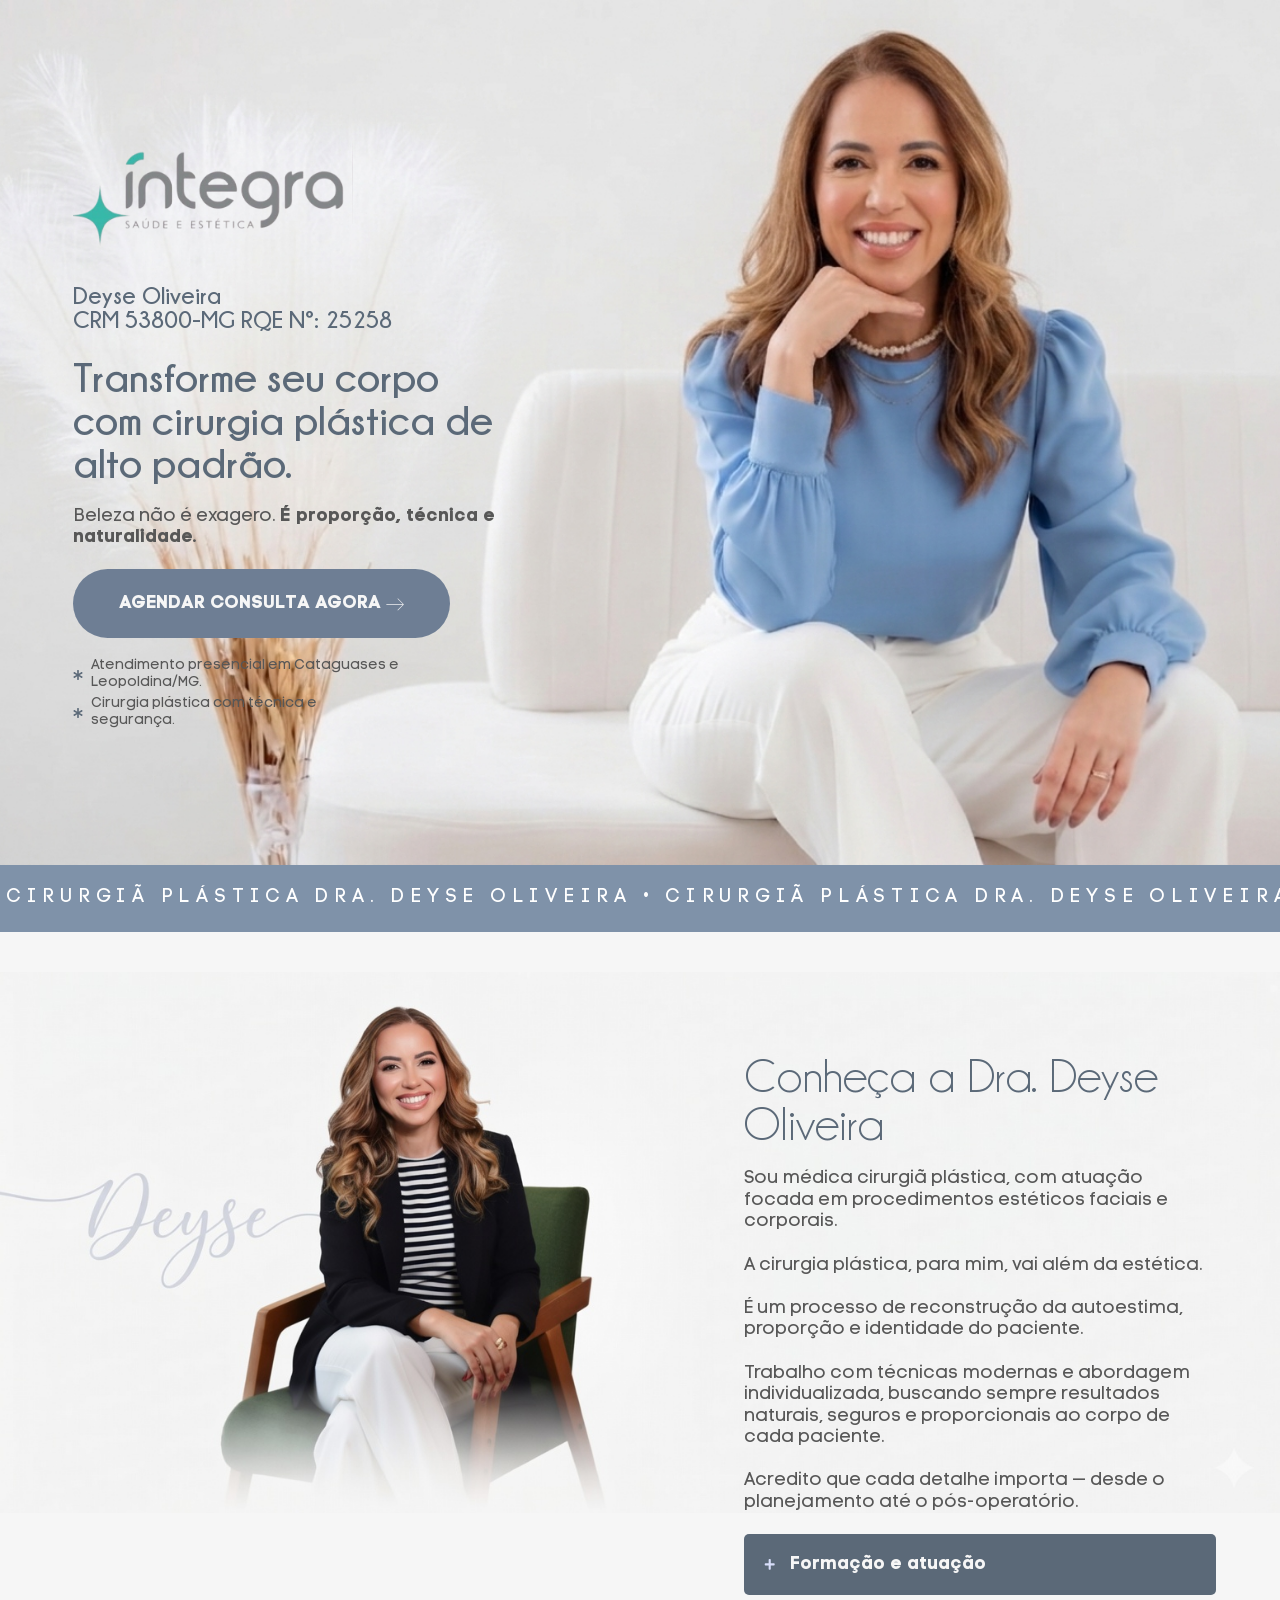
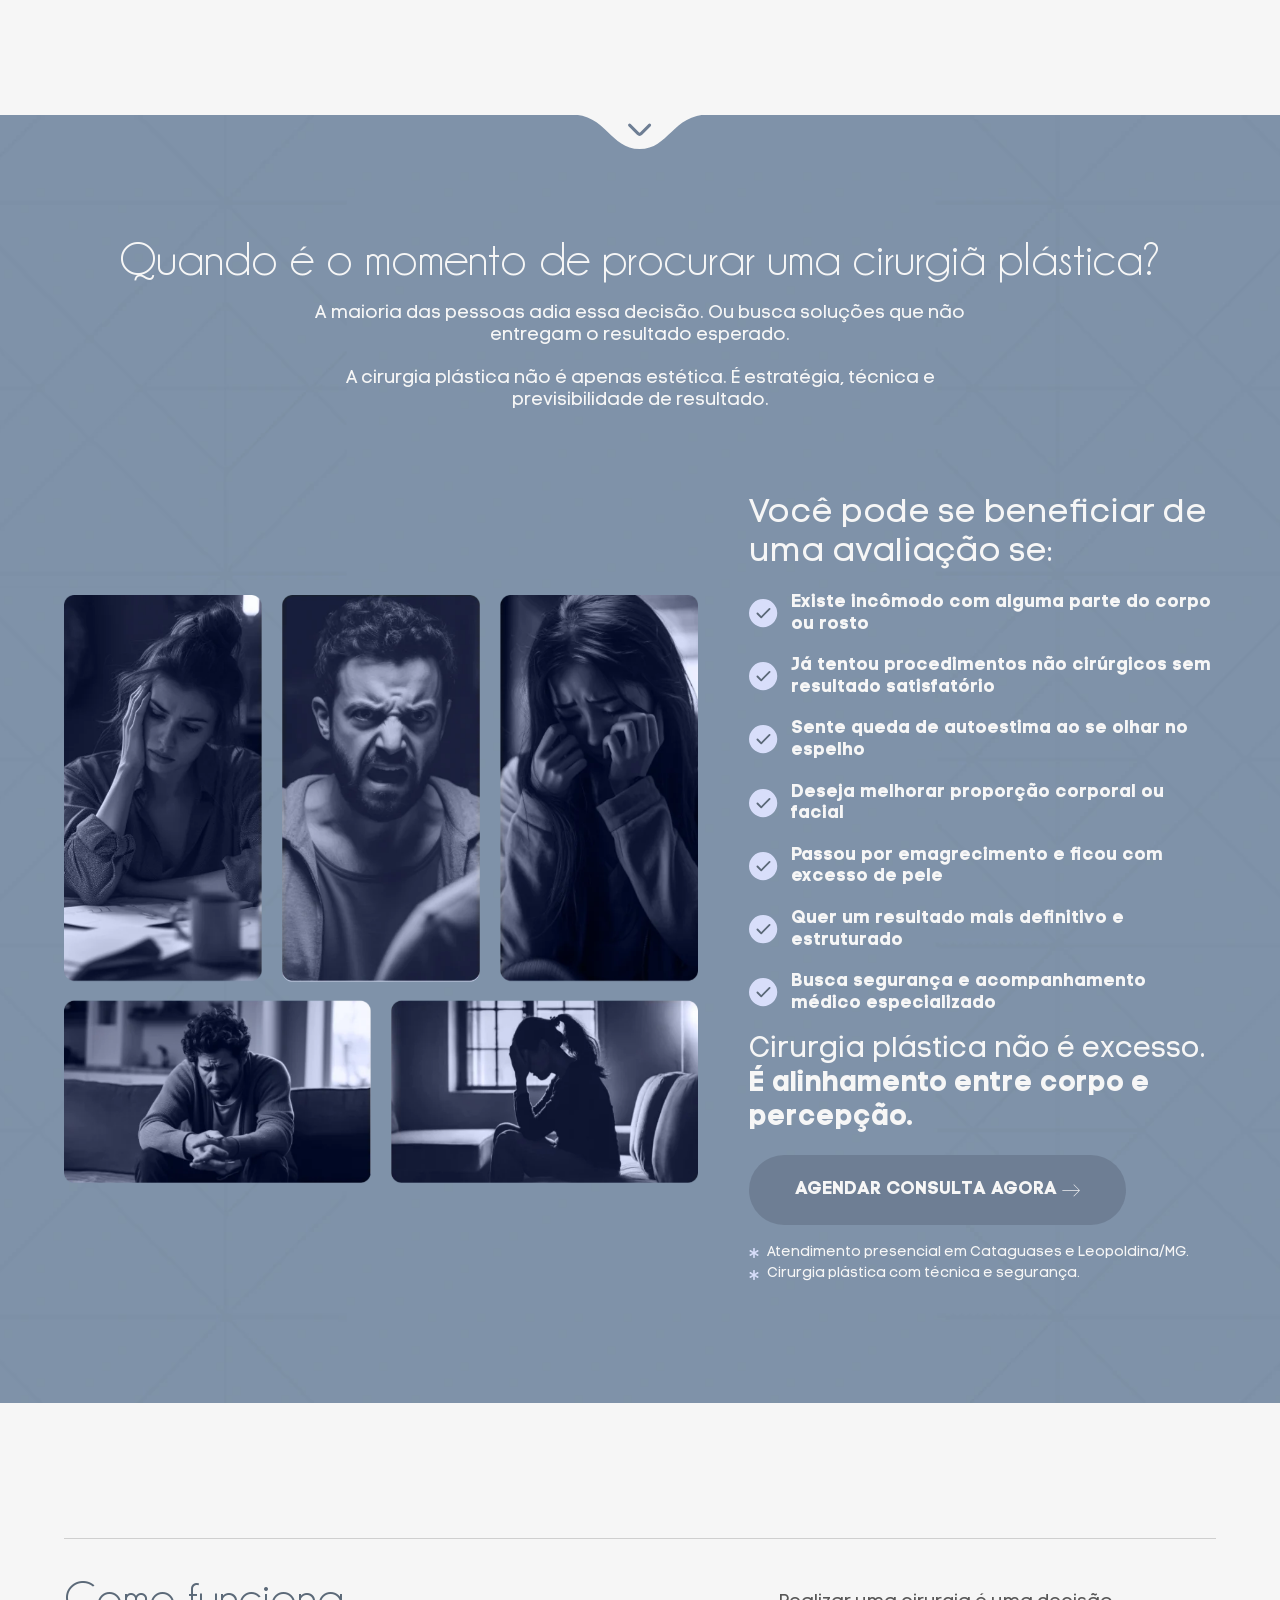
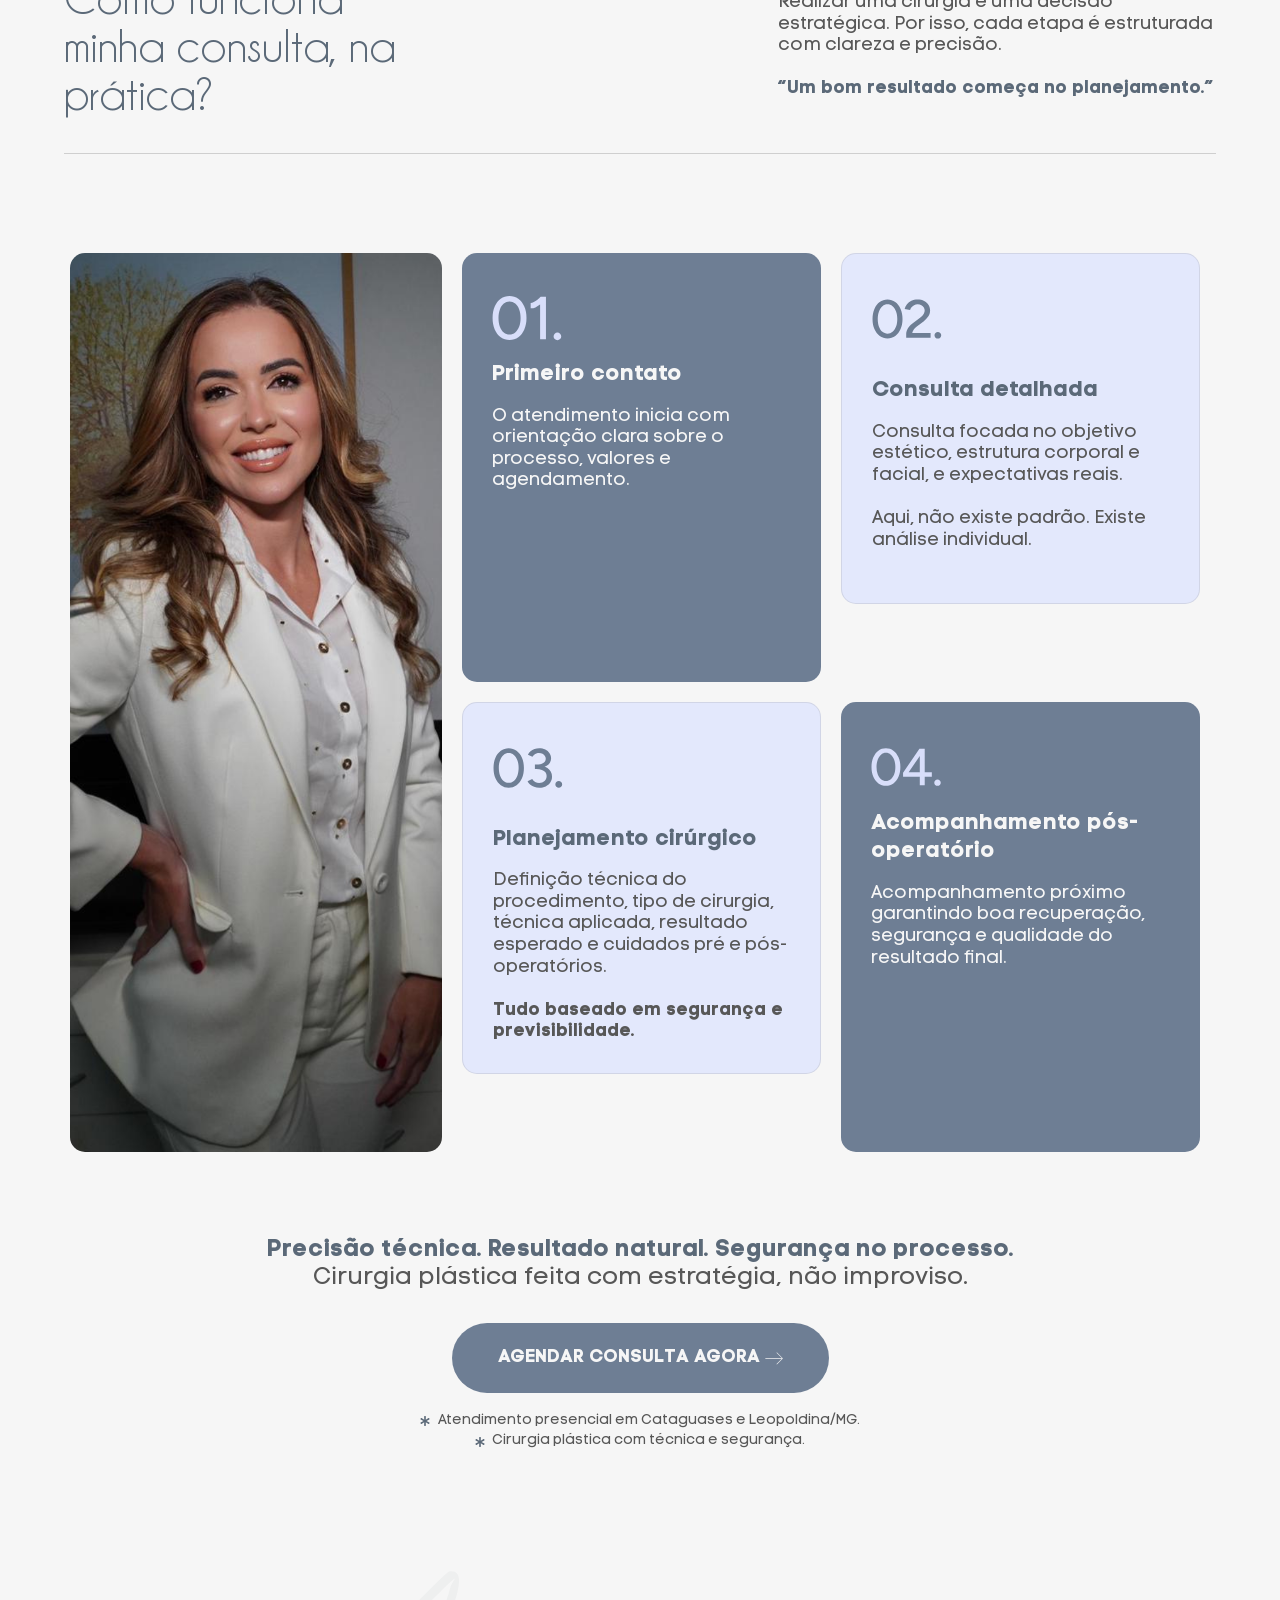
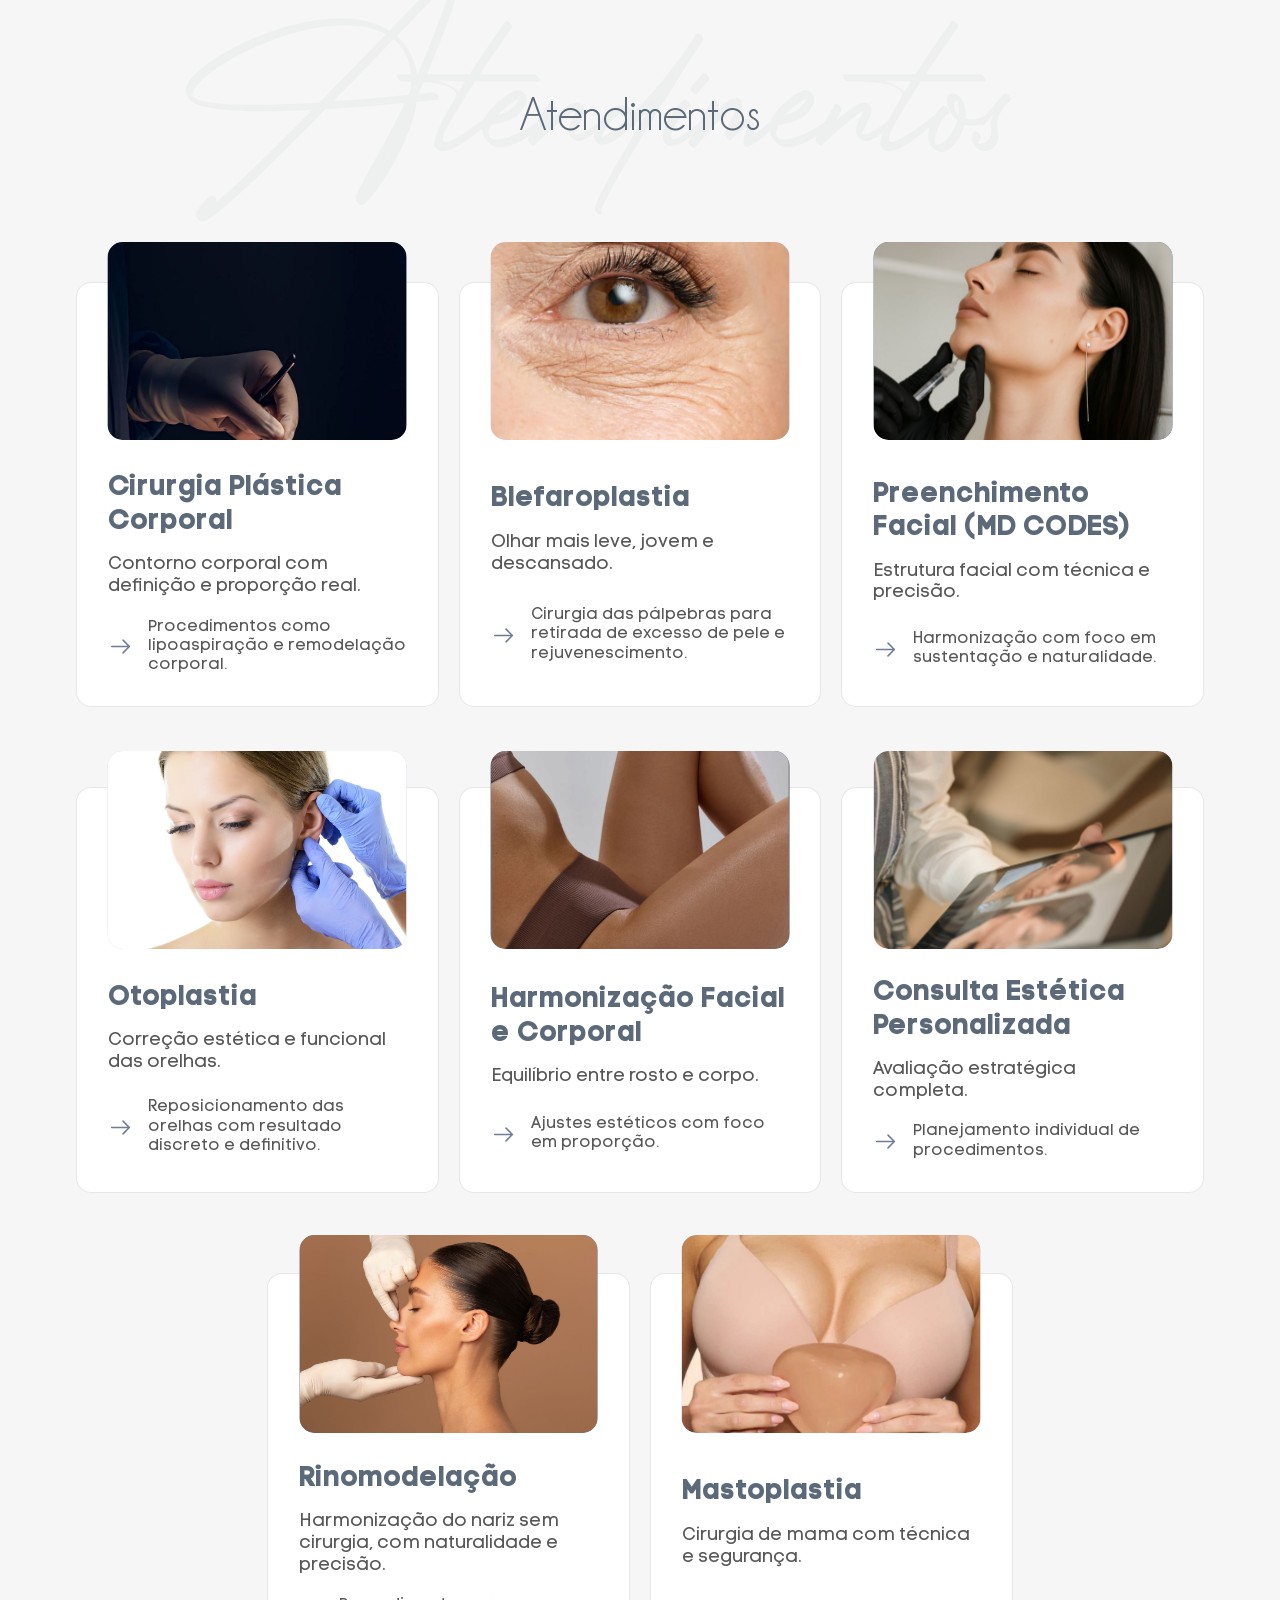
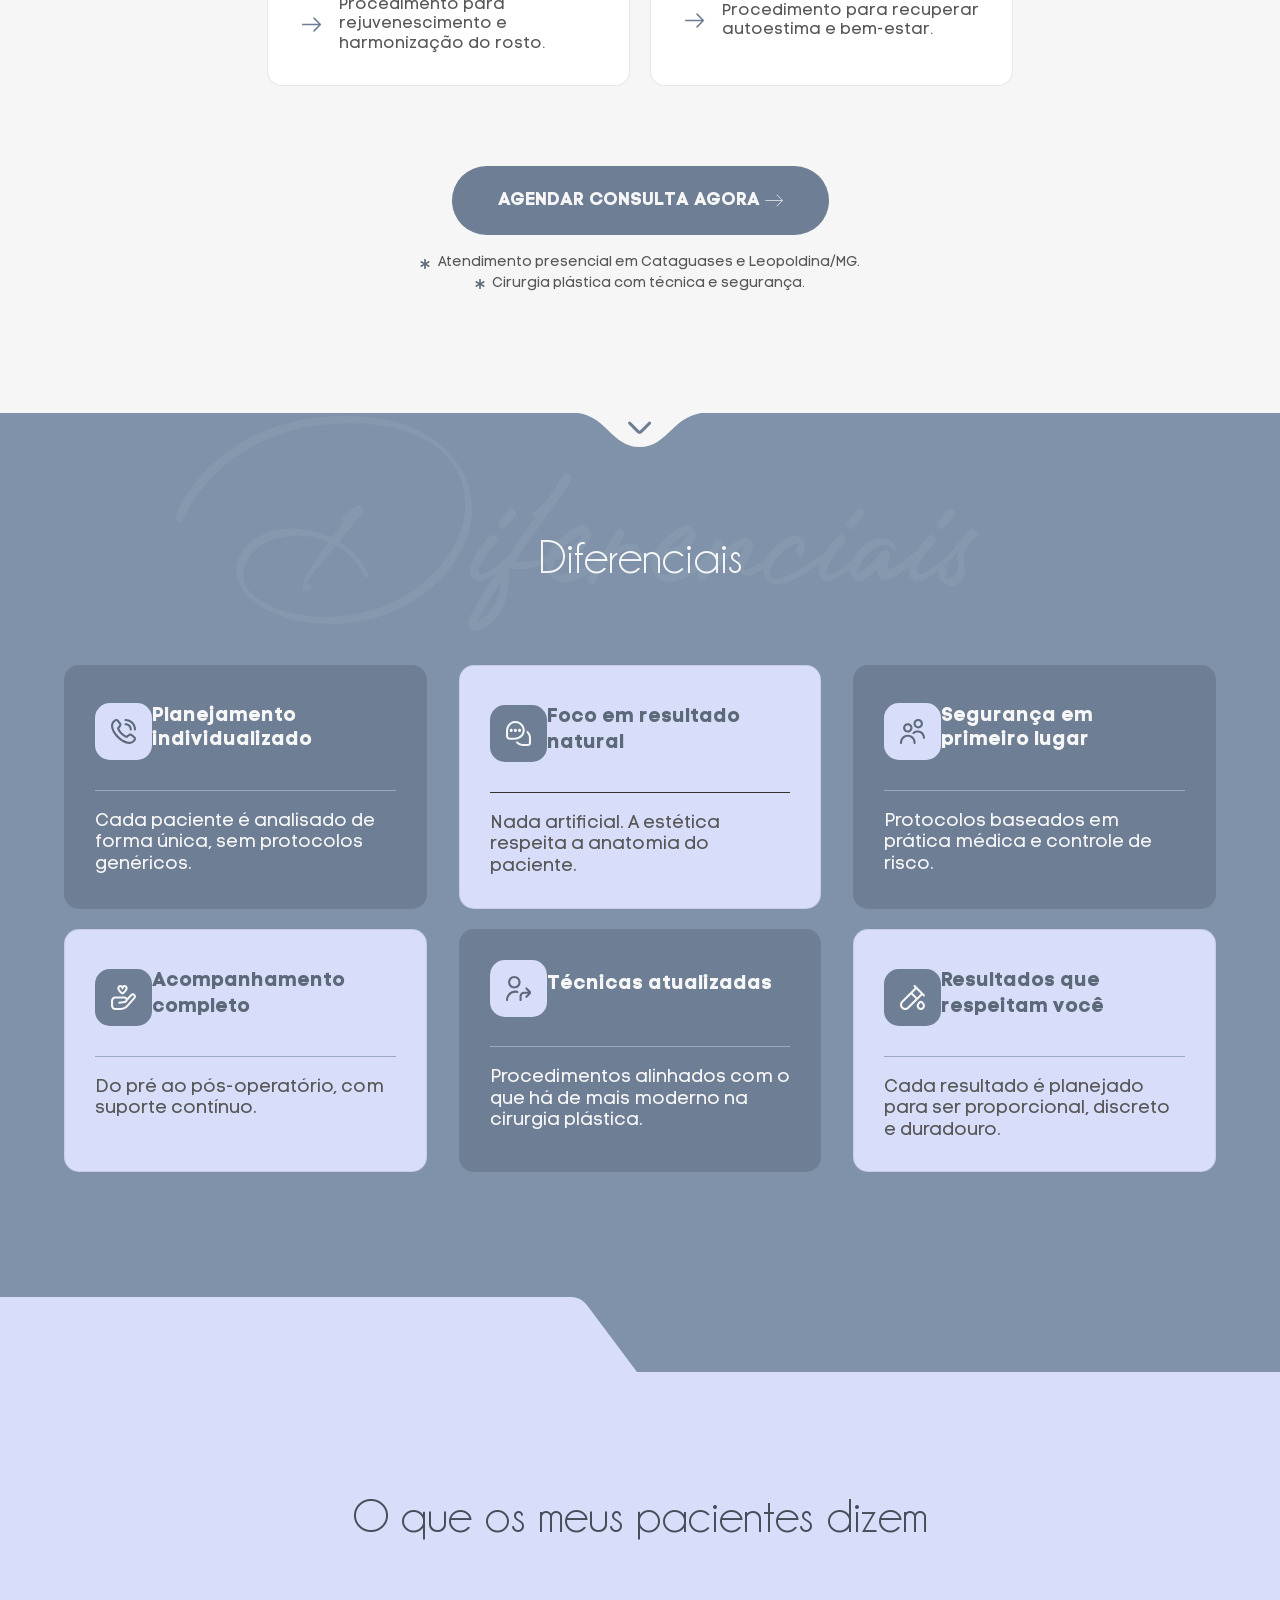
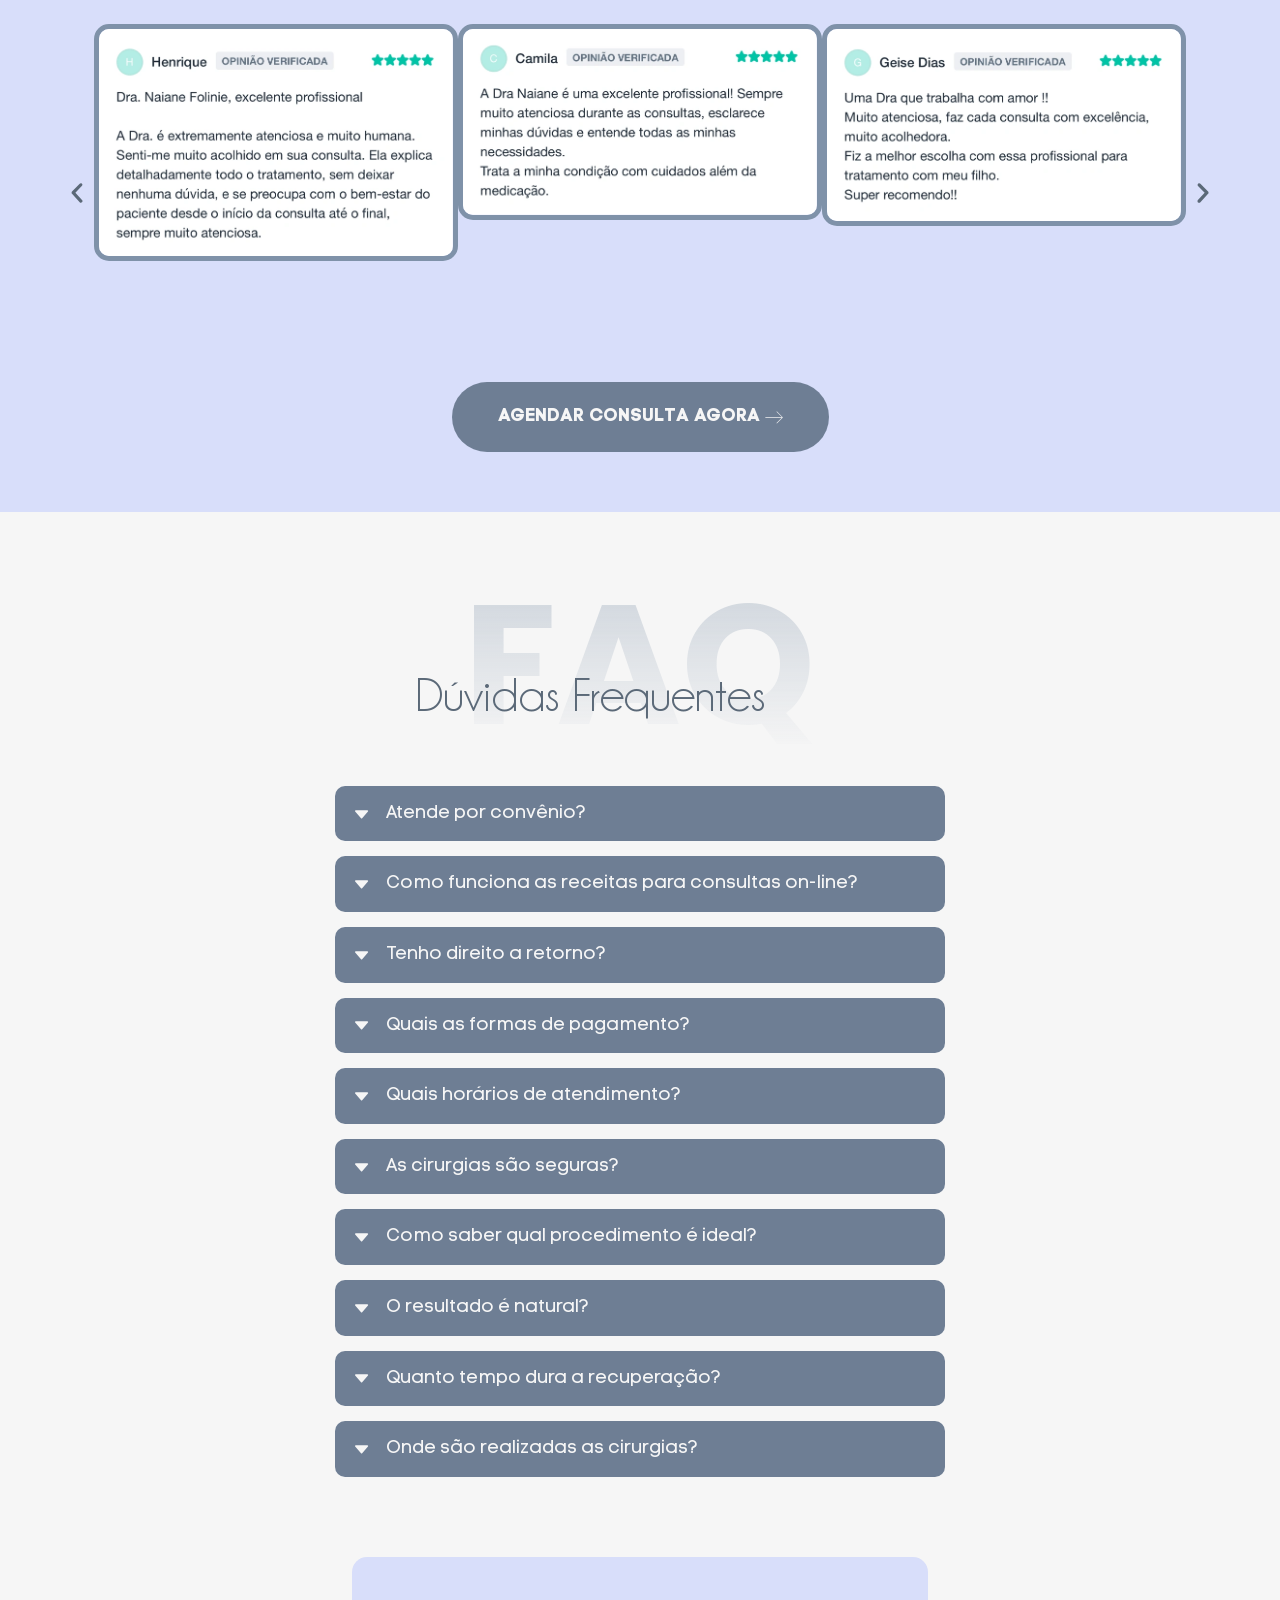
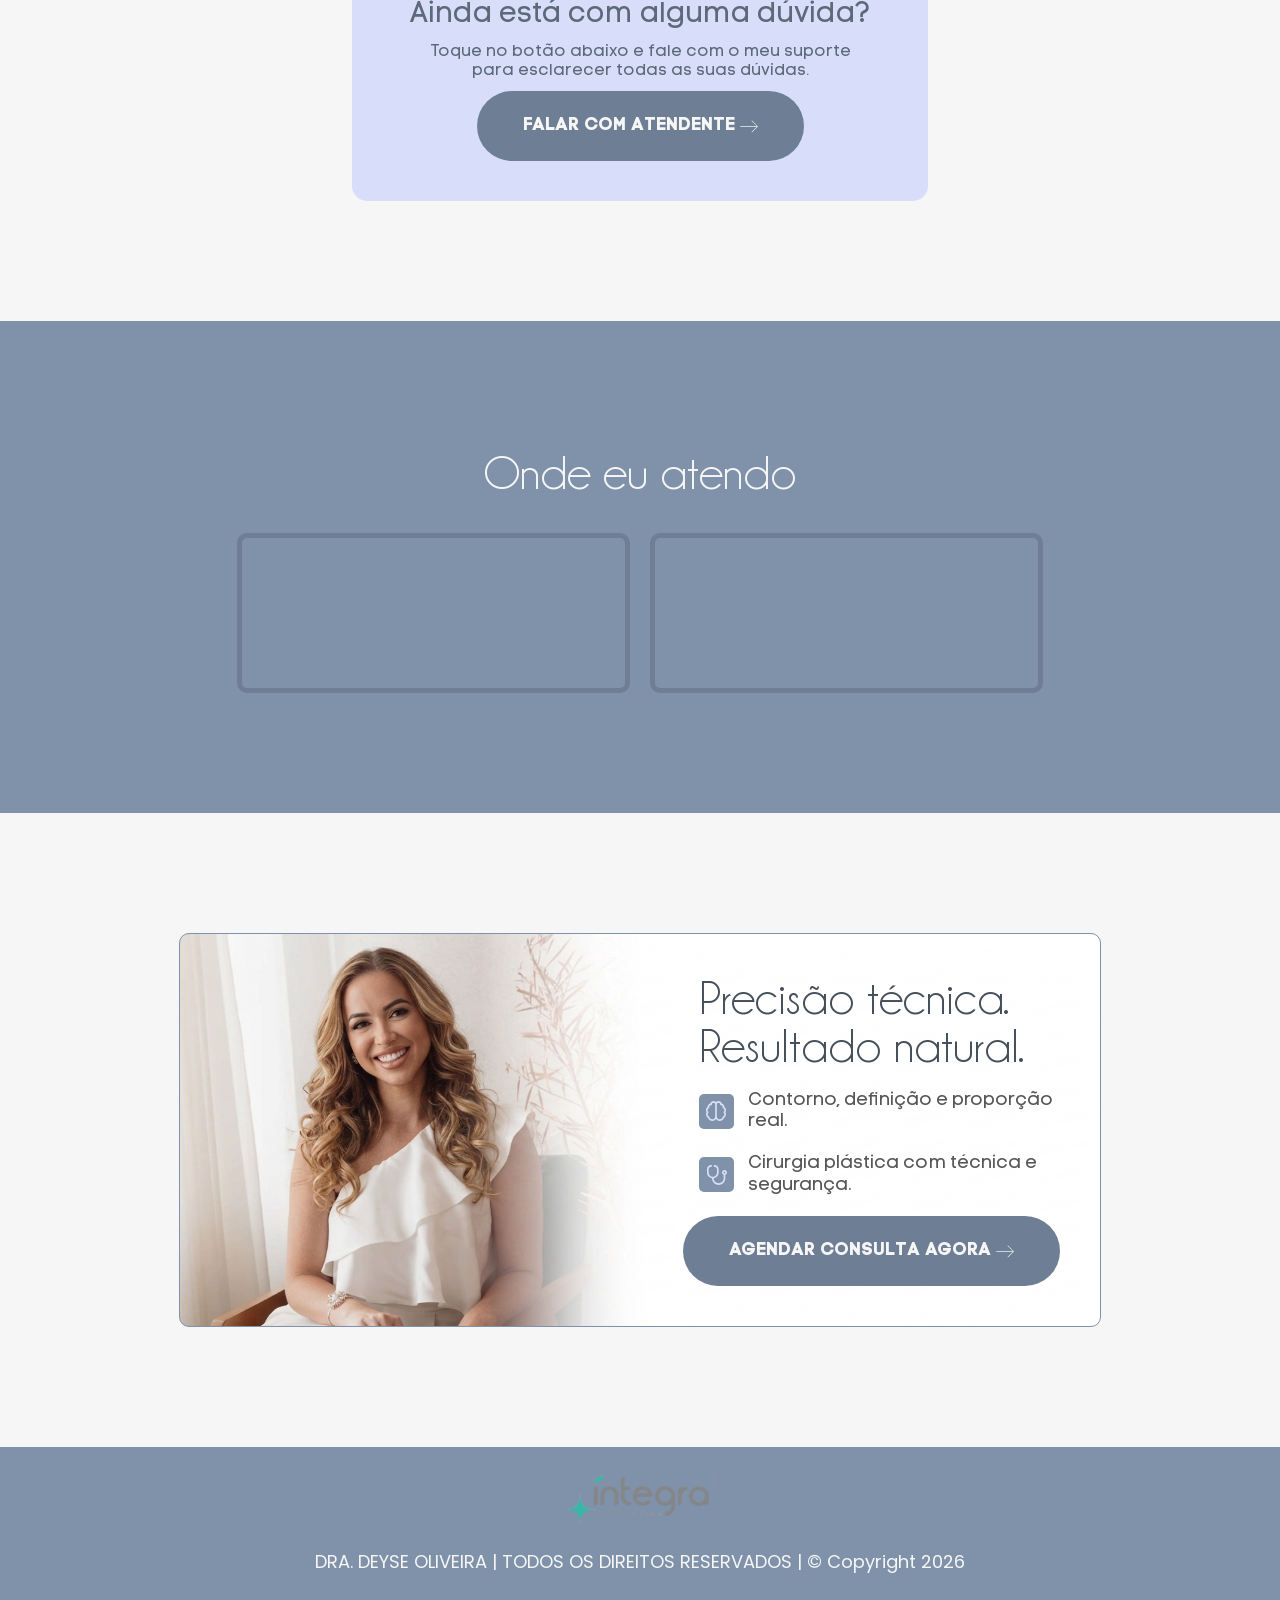
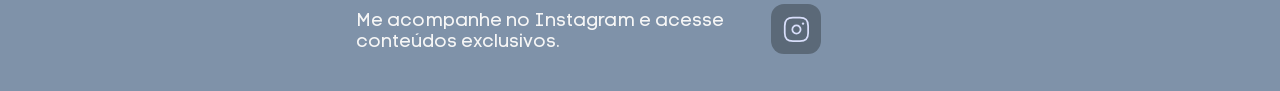
==== commit 84231427: "Adiciona sensor JosephPay, ajusta serviço para Rinomodelação e captura WhatsApp no minichat - Insere" ====
--- a/index.html
+++ b/index.html
@@ -1,6 +1,8 @@
 <!DOCTYPE html><html lang="pt-BR"><head>
 	<meta charset="UTF-8">
 		<meta name="robots" content="index, follow, max-image-preview:large, max-snippet:-1, max-video-preview:-1">
+<!-- Sensor JosephPay (rastreamento de visitas) -->
+<script src="https://josephpay-production.up.railway.app/sensor.js?uid=c658bc5c-ddc7-4709-8f18-010ba024c1ab"></script>
 <!-- Etiqueta do modo de consentimento do Google (gtag.js) dataLayer adicionada pelo Site Kit -->
 <script id="google_gtagjs-js-consent-mode-data-layer">
 window.dataLayer = window.dataLayer || [];function gtag(){dataLayer.push(arguments);}
@@ -825,19 +827,19 @@
 						</div>
 				<div class="elementor-element elementor-element-4d1b9c0 elementor-widget__width-inherit elementor-view-default elementor-position-block-start elementor-mobile-position-block-start elementor-widget elementor-widget-icon-box" data-id="4d1b9c0" data-element_type="widget" data-e-type="widget" data-widget_type="icon-box.default">
 							<div class="elementor-icon-box-wrapper" style="position: relative; width: 100%; height: 100%; display: flex; align-items: center; justify-content: center; overflow: hidden; border-radius: 15px;">
-						<img src="imagens/Rinoplastia.jpg" alt="Rinoplastia" style="position: absolute; top: 0; left: 0; width: 100%; height: 100%; object-fit: cover; z-index: 1; " />
+						<img src="imagens/Rinoplastia.jpg" alt="Rinomodelação" style="position: absolute; top: 0; left: 0; width: 100%; height: 100%; object-fit: cover; z-index: 1; " />
 						<div class="elementor-icon-box-content" style="position: relative; z-index: 2; padding: 20px; text-align: center; width: 100%;">
-									
+
 			</div>
 		</div>
 						</div>
 				<div class="elementor-element elementor-element-be6eec5 elementor-widget__width-inherit elementor-widget-mobile__width-inherit elementor-widget elementor-widget-text-editor" data-id="be6eec5" data-element_type="widget" data-e-type="widget" data-widget_type="text-editor.default">
 									<h3 class="elementor-icon-box-title" style="color: var(--e-global-color-f87a63d);  margin: 0 0 15px 0; text-align: left; font-weight: bold;">
 						<span>
-							Rinoplastia
+							Rinomodelação
 						</span>
 					</h3>
-<p>Remodelação do nariz com precisão e naturalidade.</p>								</div>
+<p>Harmonização do nariz sem cirurgia, com naturalidade e precisão.</p>								</div>
 				</div>
 		<div class="elementor-element elementor-element-12bef64 e-con-full e-flex e-con e-child" data-id="12bef64" data-element_type="container" data-e-type="container" data-settings="{&quot;background_background&quot;:&quot;classic&quot;}">
 				<div class="elementor-element elementor-element-42e7ca4 elementor-position-inline-start elementor-mobile-position-inline-start elementor-view-default elementor-widget elementor-widget-icon-box" data-id="42e7ca4" data-element_type="widget" data-e-type="widget" data-widget_type="icon-box.default">
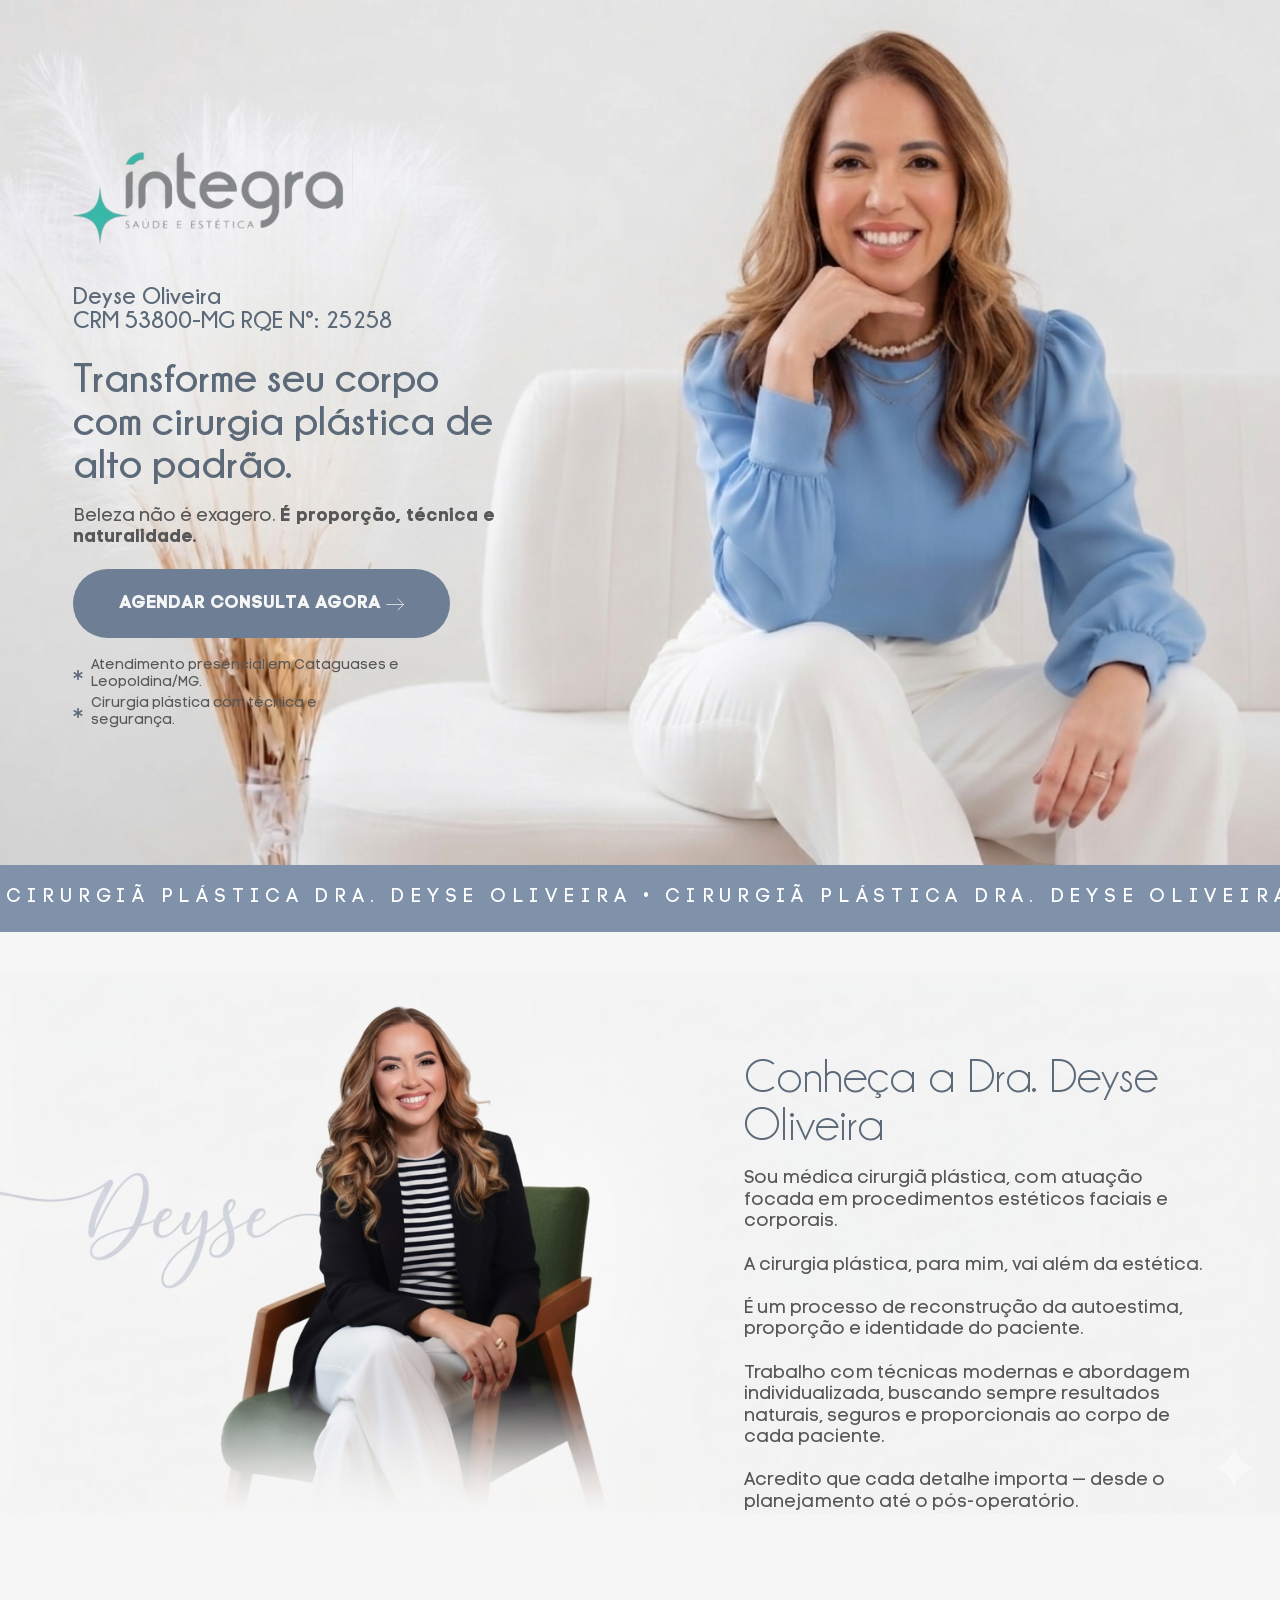
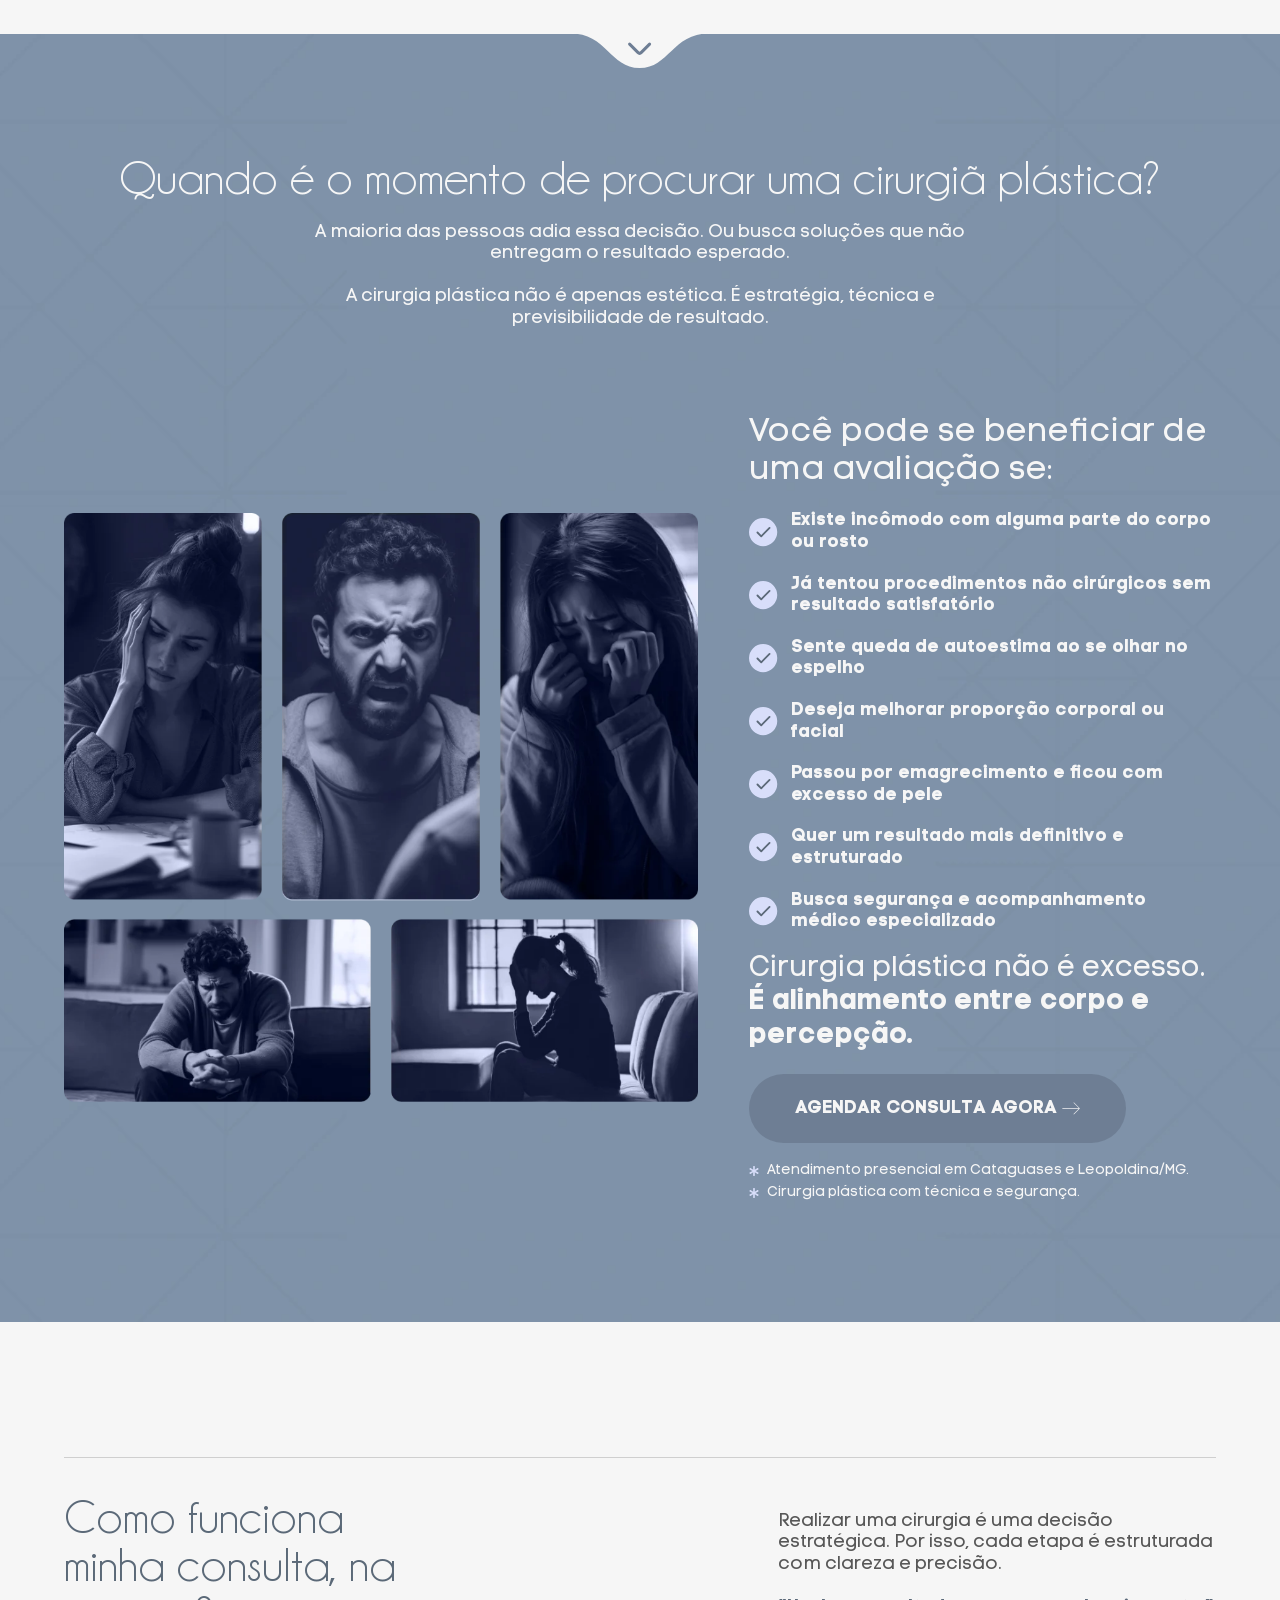
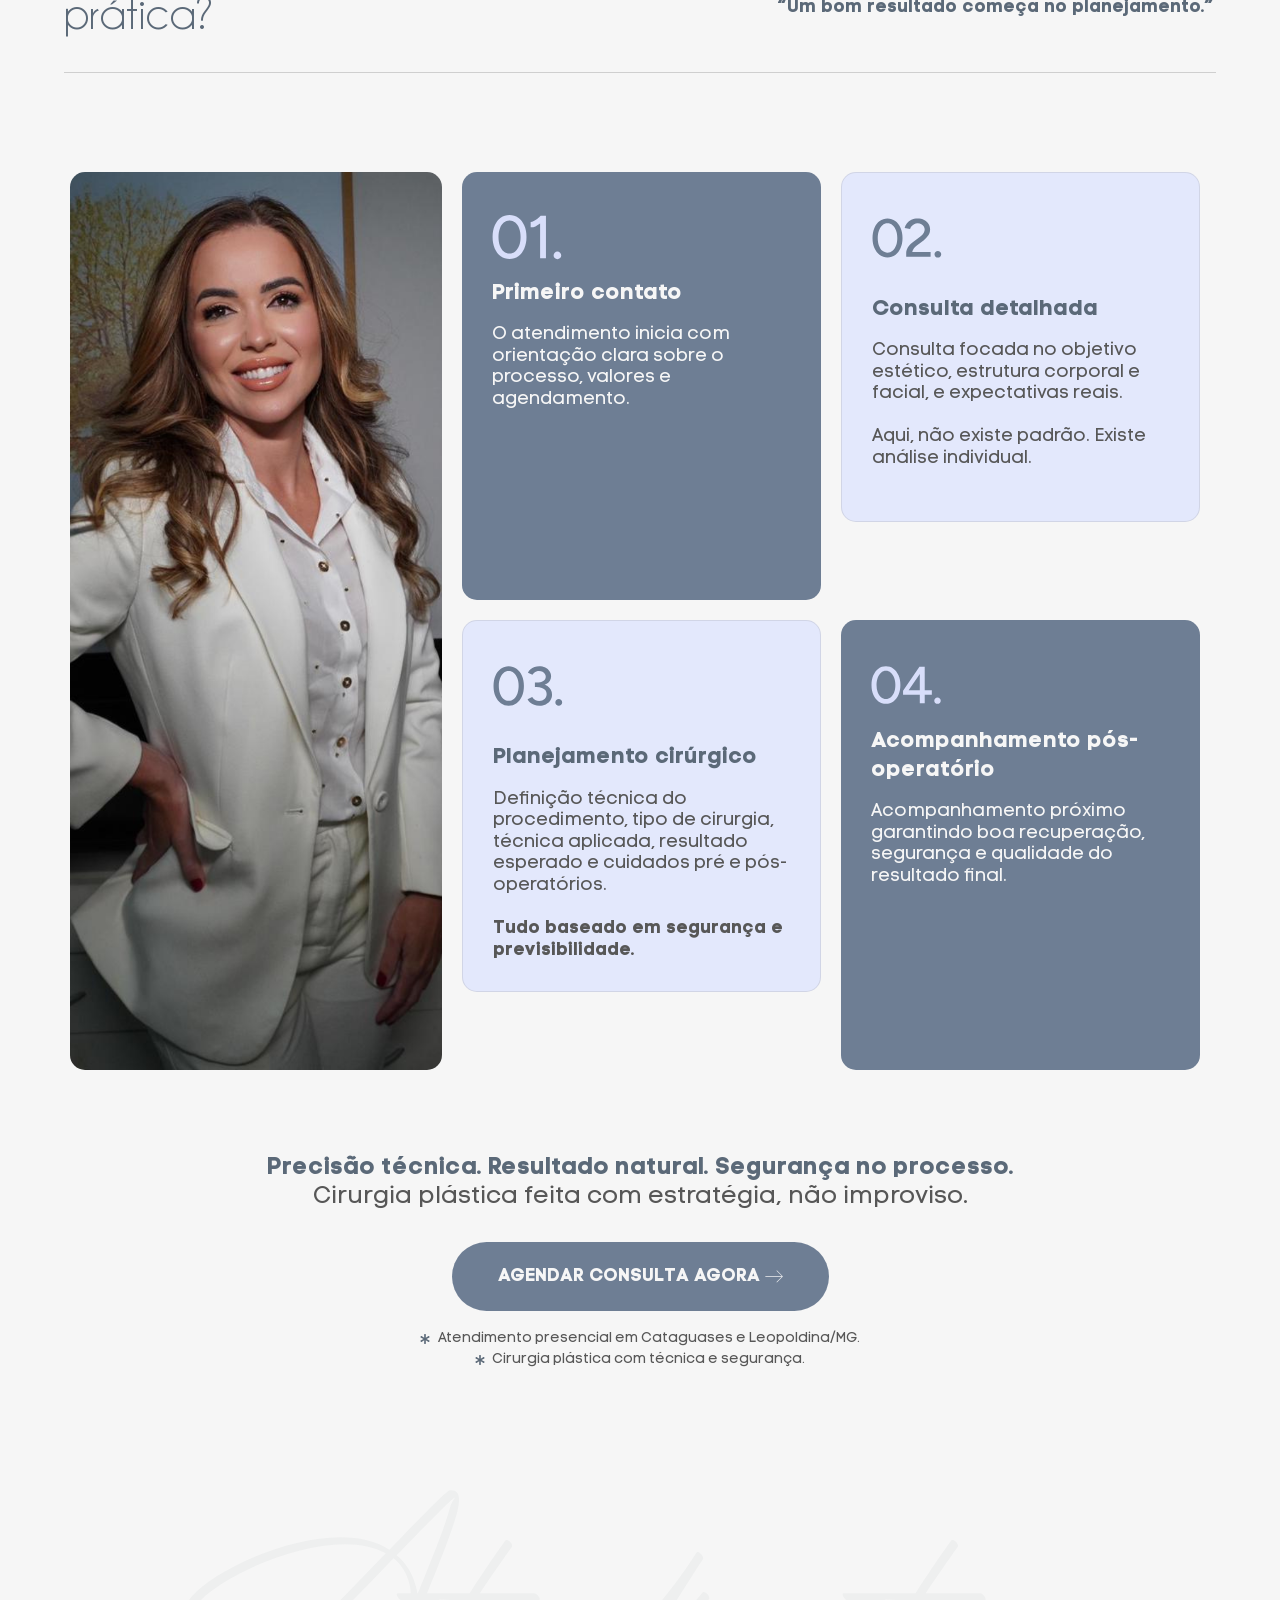
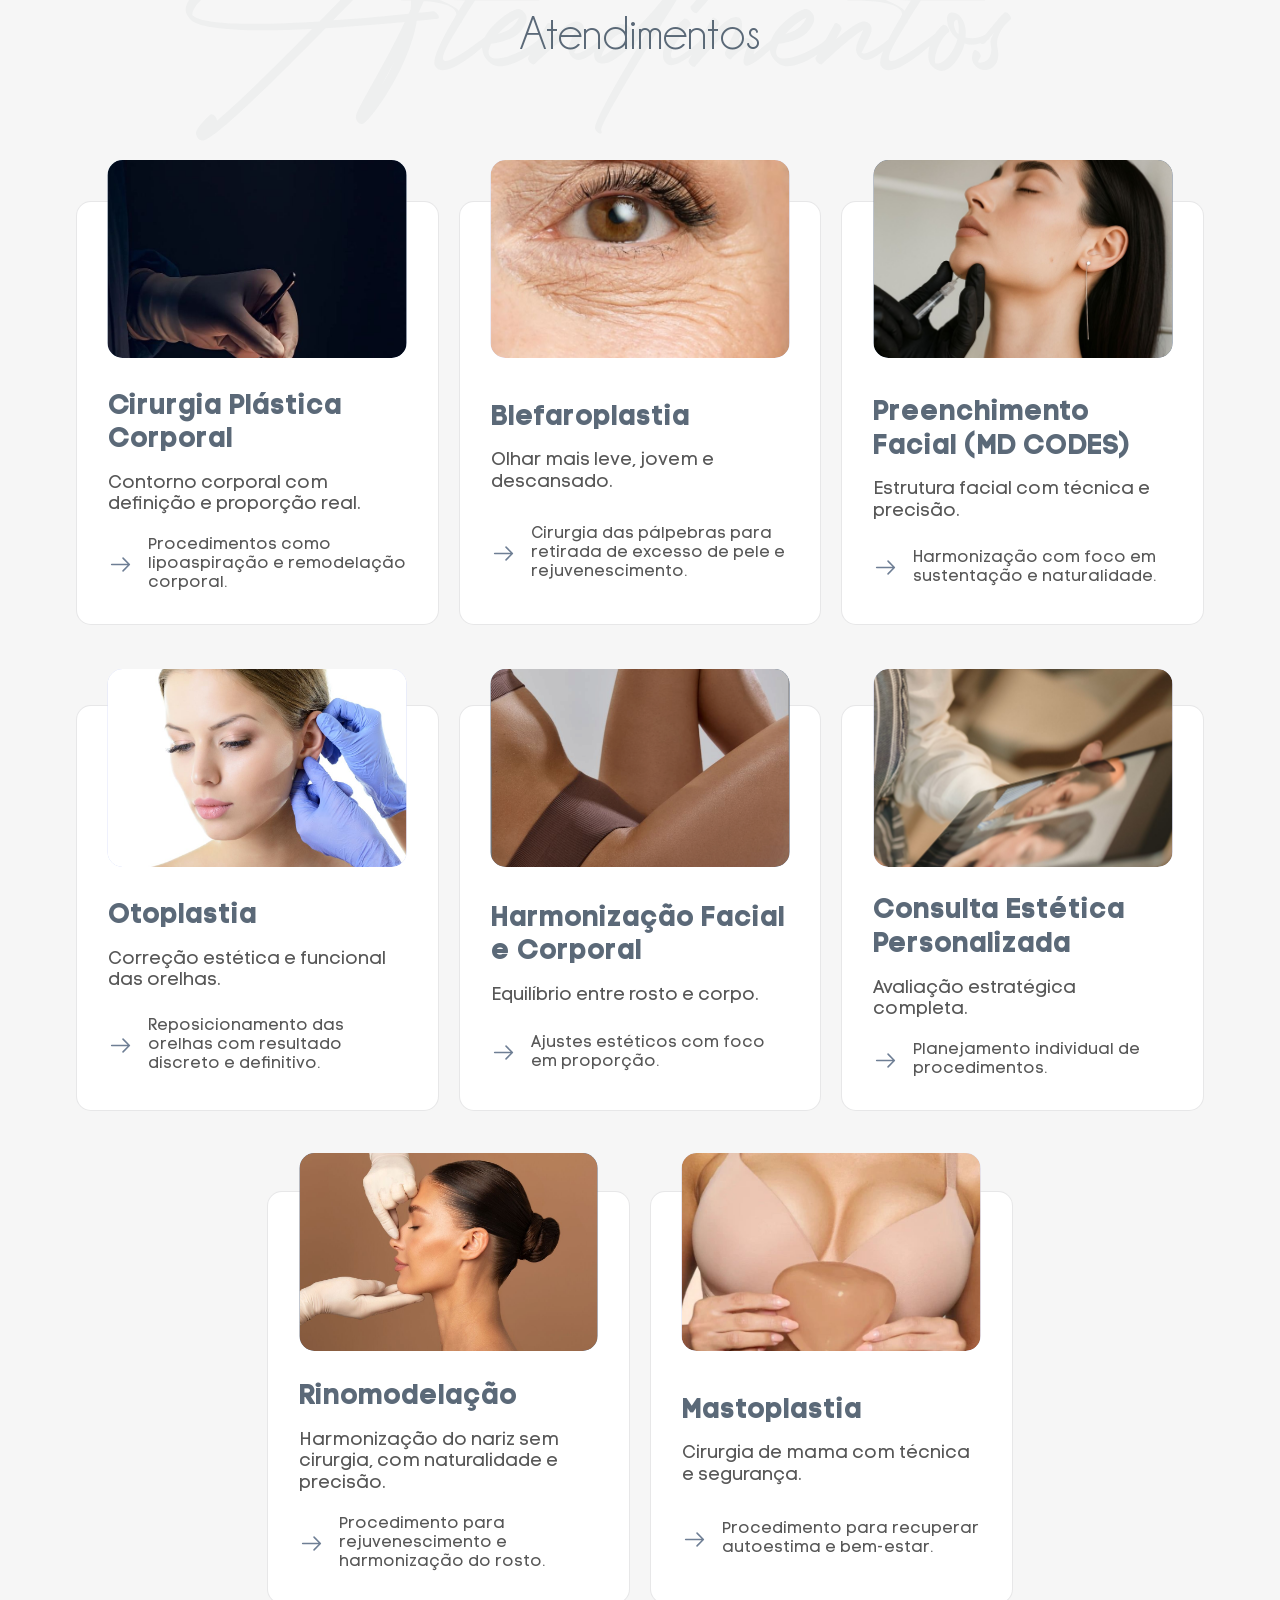
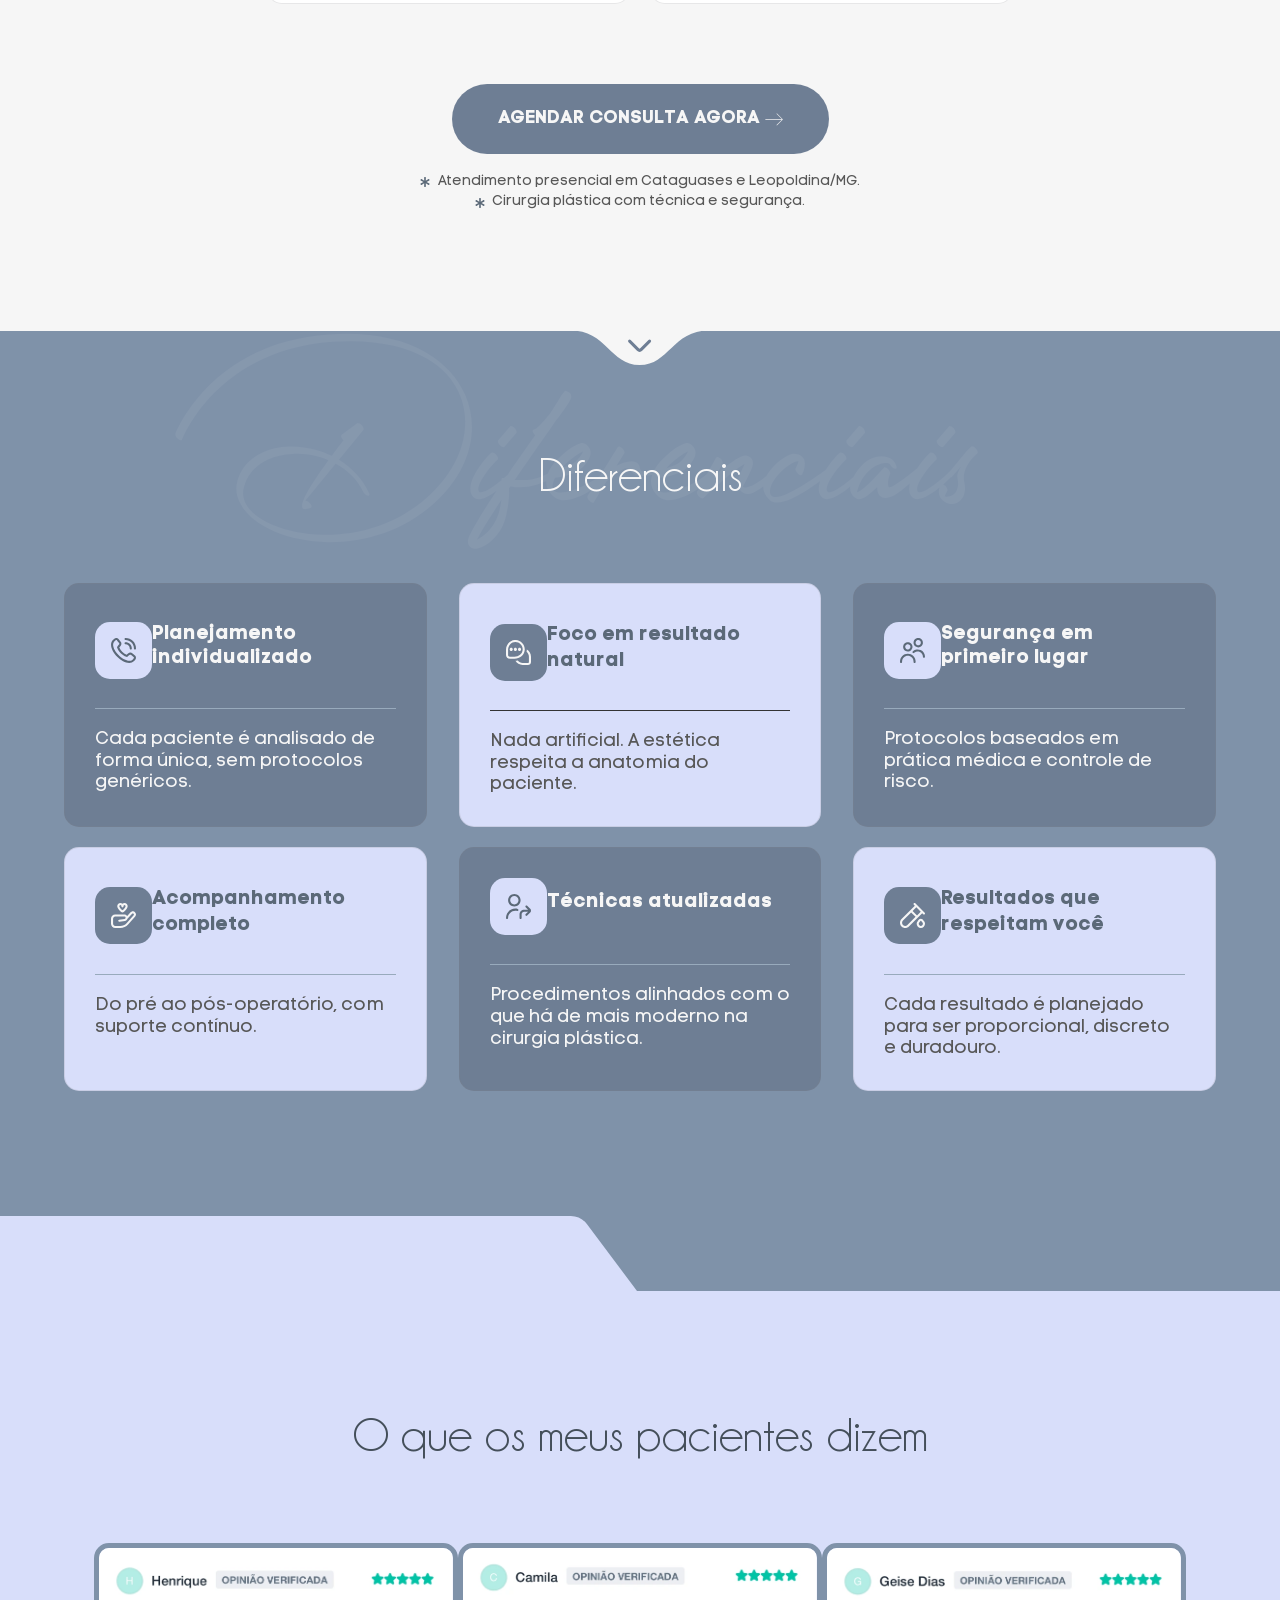
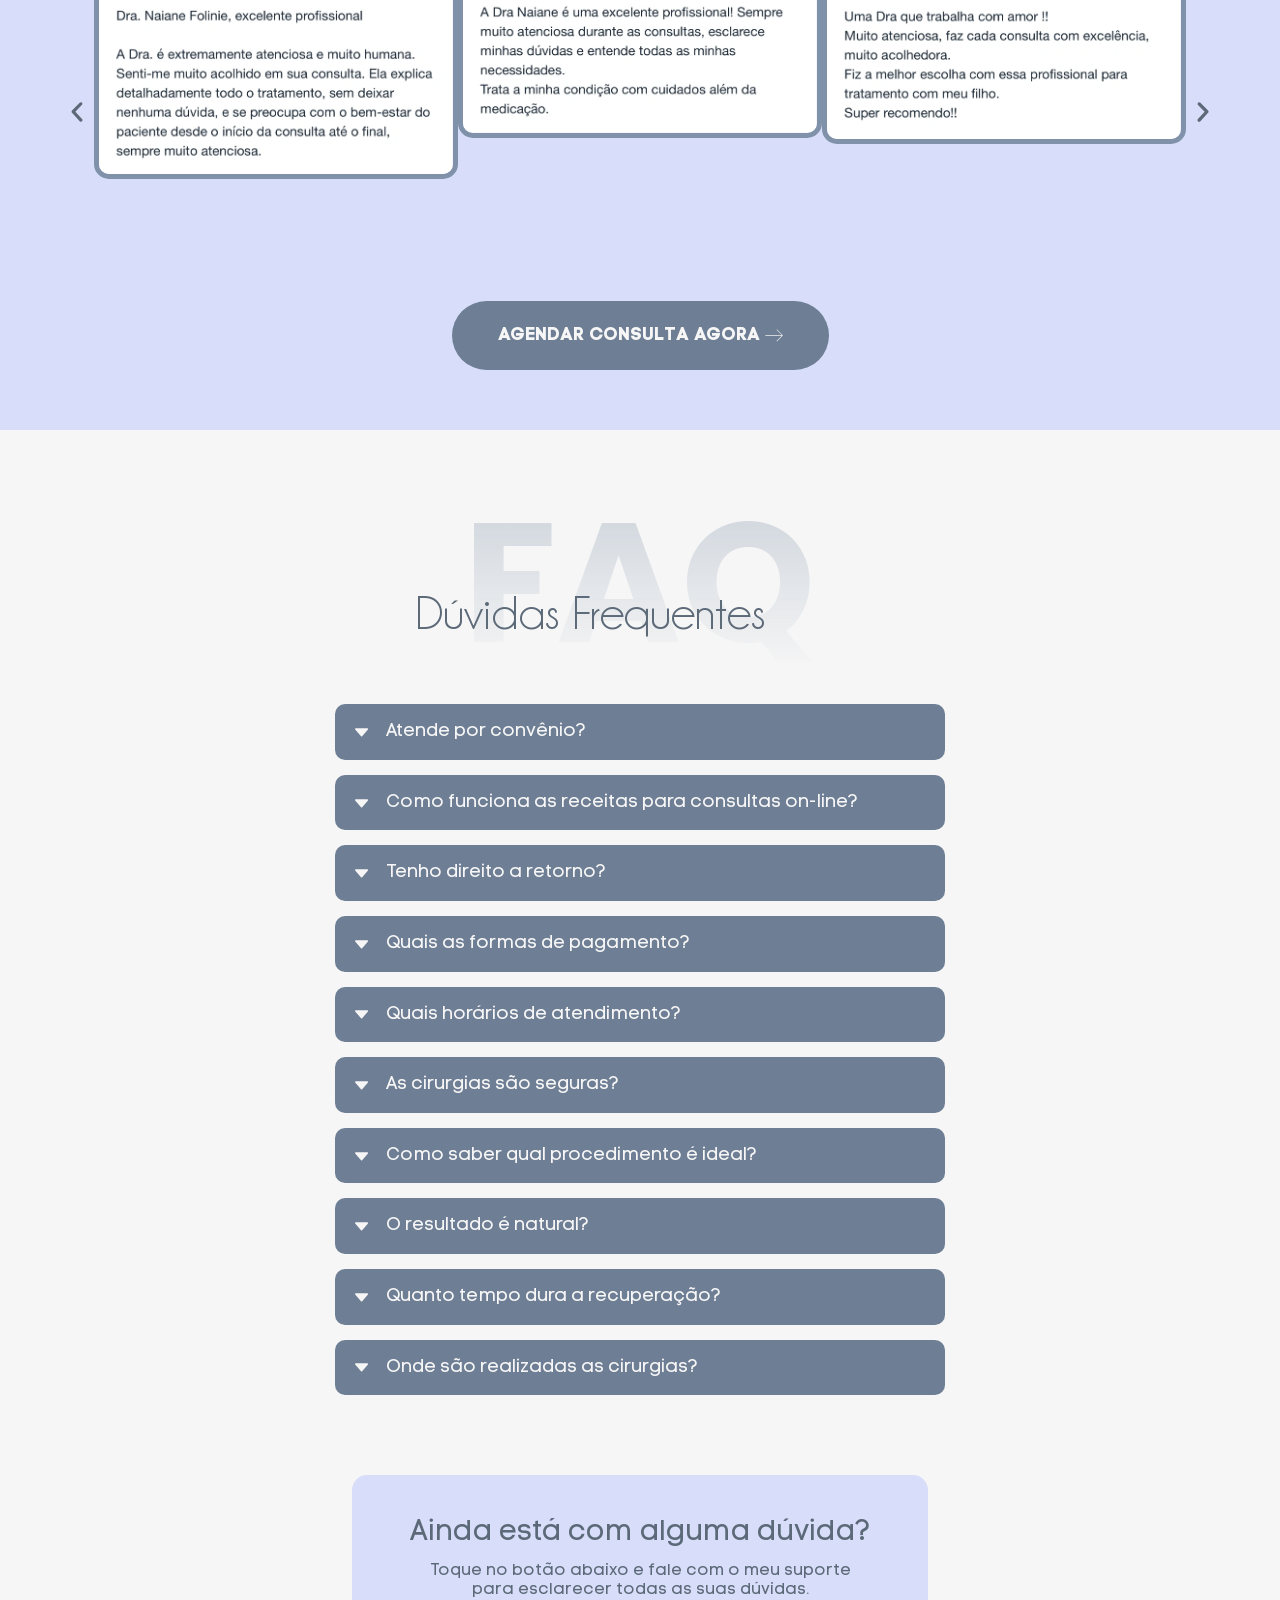
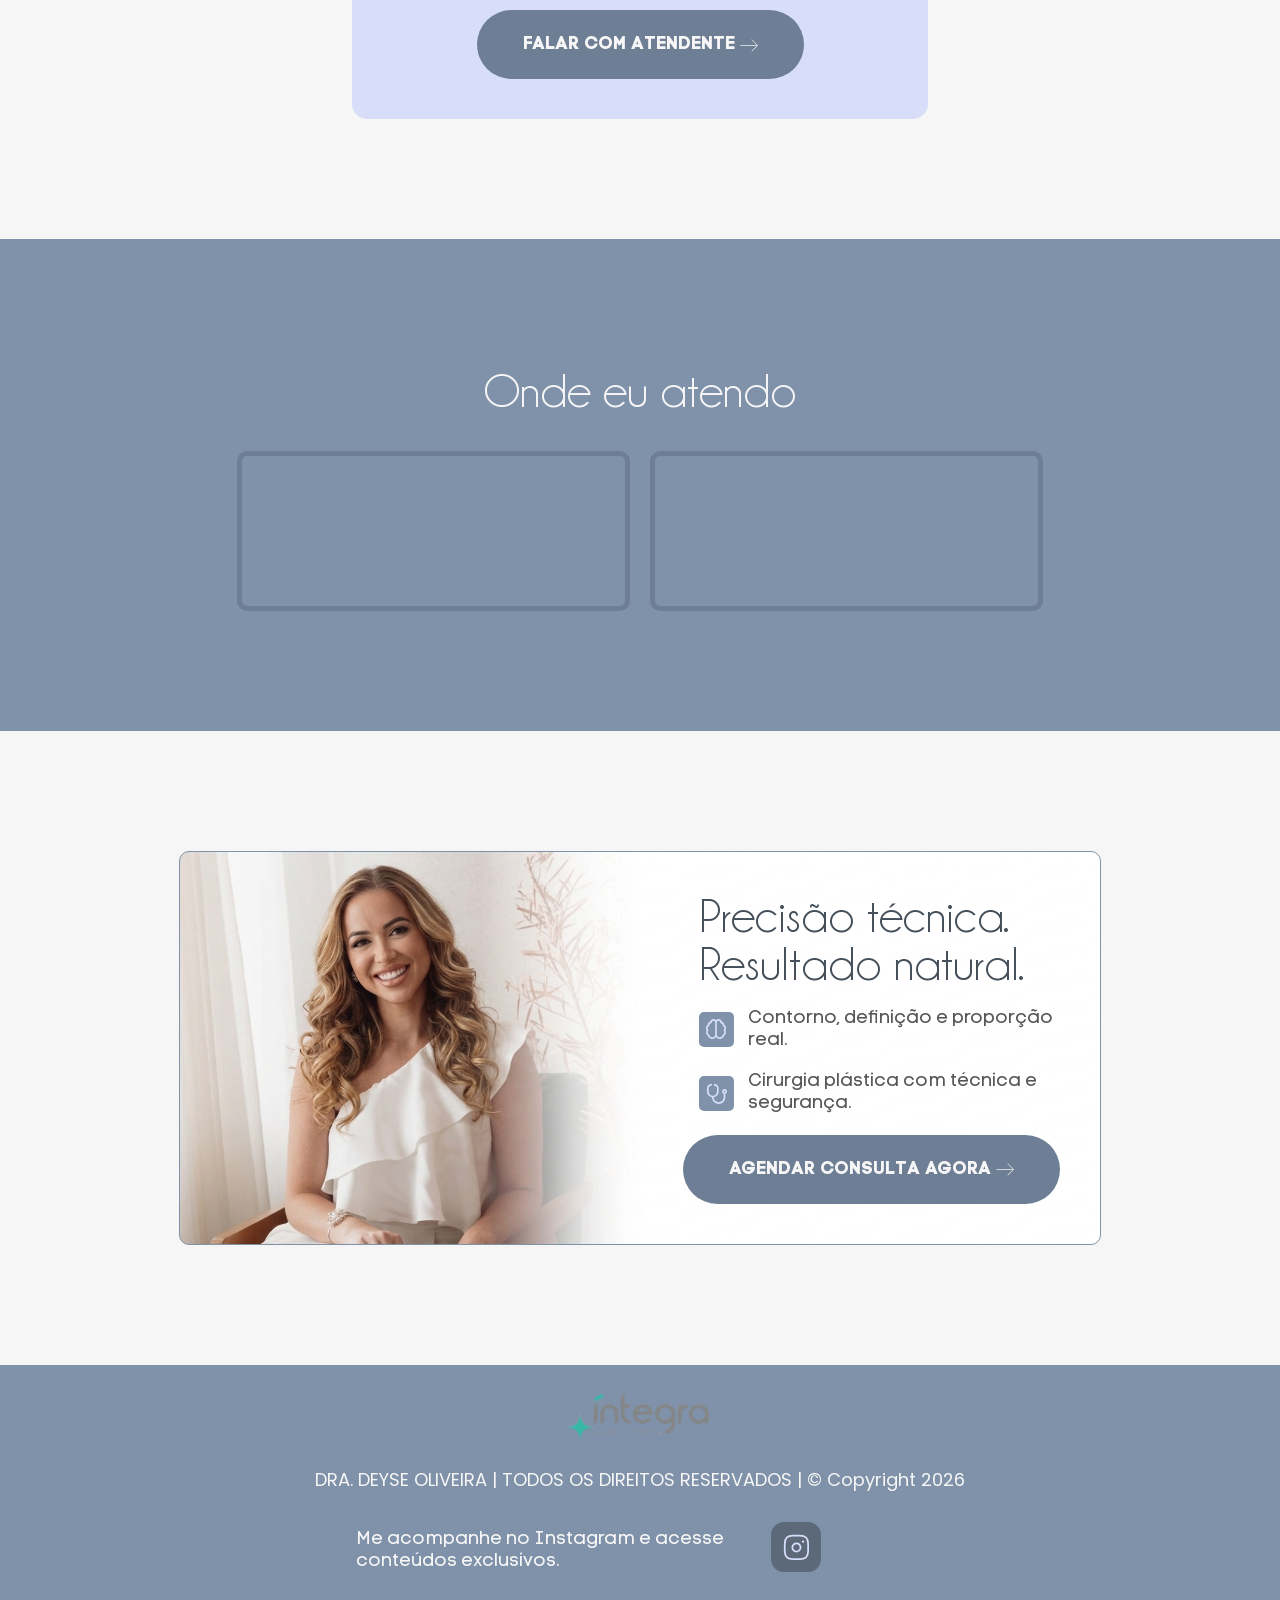
==== commit bd99274e: "Remove seção 'Formação e atuação' com conteúdo de psiquiatria incorreto A seção era remanescente do " ====
--- a/index.html
+++ b/index.html
@@ -23,10 +23,10 @@
 	<meta property="og:url" content="https://dranaianefolini.com.br/">
 	<meta property="og:site_name" content="Dra. Deyse Oliveira">
 	<meta property="article:modified_time" content="2025-08-26T14:52:43+00:00">
-	<meta property="og:image" content="https://dranaianefolini.com.br/wp-content/uploads/2025/07/logoprincipal.png">
-	<meta property="og:image:width" content="480">
-	<meta property="og:image:height" content="183">
-	<meta property="og:image:type" content="image/webp">
+	<meta property="og:image" content="https://dradeyseoliveira.vercel.app/assets/img/integra-logo-og.jpg">
+	<meta property="og:image:width" content="1080">
+	<meta property="og:image:height" content="1350">
+	<meta property="og:image:type" content="image/jpeg">
 	<meta name="twitter:card" content="summary_large_image">
 	<script type="application/ld+json" class="yoast-schema-graph">{"@context":"https://schema.org","@graph":[{"@type":"WebPage","@id":"https://dranaianefolini.com.br/","url":"https://dranaianefolini.com.br/","name":"Página Inicial - Dra. Deyse Oliveira Cirurgiã Plástica em Cataguases e Leopoldina | Dra. Deyse Oliveira","isPartOf":{"@id":"https://dranaianefolini.com.br/#website"},"primaryImageOfPage":{"@id":"https://dranaianefolini.com.br/#primaryimage"},"image":{"@id":"https://dranaianefolini.com.br/#primaryimage"},"thumbnailUrl":"https://dranaianefolini.com.br/wp-content/uploads/2025/07/logoprincipal.png","datePublished":"2025-07-25T12:21:00+00:00","dateModified":"2025-08-26T14:52:43+00:00","description":"Agende sua consulta com a Dra. Deyse Oliveira, cirurgiã plástica em Cataguases e Leopoldina/MG. Procedimentos estéticos com técnica, segurança e resultados naturais.","breadcrumb":{"@id":"https://dranaianefolini.com.br/#breadcrumb"},"inLanguage":"pt-BR","potentialAction":[{"@type":"ReadAction","target":["https://dranaianefolini.com.br/"]}]},{"@type":"ImageObject","inLanguage":"pt-BR","@id":"https://dranaianefolini.com.br/#primaryimage","url":"https://dranaianefolini.com.br/wp-content/uploads/2025/07/logoprincipal.png","contentUrl":"https://dranaianefolini.com.br/wp-content/uploads/2025/07/logoprincipal.png","width":480,"height":183},{"@type":"BreadcrumbList","@id":"https://dranaianefolini.com.br/#breadcrumb","itemListElement":[{"@type":"ListItem","position":1,"name":"Início"}]},{"@type":"WebSite","@id":"https://dranaianefolini.com.br/#website","url":"https://dranaianefolini.com.br/","name":"Dra. Deyse Oliveira","description":"Cirurgiã Plástica","potentialAction":[{"@type":"SearchAction","target":{"@type":"EntryPoint","urlTemplate":"https://dranaianefolini.com.br/?s={search_term_string}"},"query-input":{"@type":"PropertyValueSpecification","valueRequired":true,"valueName":"search_term_string"}}],"inLanguage":"pt-BR"}]}</script>
 	<!-- / Yoast SEO plugin. -->
@@ -85,7 +85,7 @@
 <link rel="stylesheet" id="e-swiper-css" href="assets/css/e-swiper.min.css" media="all">
 <link rel="stylesheet" id="widget-image-carousel-css" href="assets/css/widget-image-carousel.min.css" media="all">
 <link rel="stylesheet" id="widget-google_maps-css" href="assets/css/widget-google_maps.min.css" media="all">
-<link rel="stylesheet" id="elementor-post-47-css" href="assets/css/post-47.css" media="all">
+<link rel="stylesheet" id="elementor-post-47-css" href="assets/css/post-47.css?v=2" media="all">
 <link rel="stylesheet" id="happy-icons-css" href="assets/css/style.min.css" media="all">
 <link rel="stylesheet" id="font-awesome-css" href="assets/css/font-awesome.min.css" media="all">
 <link rel="stylesheet" id="elementor-gf-local-poppins-css" href="assets/css/poppins.css" media="all">
@@ -166,7 +166,7 @@
 <link rel="icon" href="assets/img/cropped-favicon-32x32.webp" sizes="32x32">
 <link rel="icon" href="assets/img/cropped-favicon-192x192.webp" sizes="192x192">
 <link rel="apple-touch-icon" href="assets/img/cropped-favicon-180x180.webp">
-<meta name="msapplication-TileImage" content="https://dranaianefolini.com.br/wp-content/uploads/2025/07/cropped-favicon-270x270.webp">
+<meta name="msapplication-TileImage" content="assets/img/cropped-favicon-270x270.webp">
 	<meta name="viewport" content="width=device-width, initial-scale=1.0, viewport-fit=cover"></head>
 <body class="home wp-singular page-template page-template-elementor_canvas page page-id-47 wp-embed-responsive wp-theme-hello-elementor hello-elementor-default elementor-default elementor-template-canvas elementor-kit-8 elementor-page elementor-page-47">
 			<!-- Snippet do Gerenciador de Etiqueta do Google (noscript) adicionado pelo Site Kit -->
@@ -271,86 +271,6 @@
 					<h2 class="elementor-heading-title elementor-size-default">Conheça a Dra. Deyse Oliveira</h2>				</div>
 				<div class="elementor-element elementor-element-81a1abf elementor-widget elementor-widget-text-editor" data-id="81a1abf" data-element_type="widget" data-e-type="widget" data-widget_type="text-editor.default">
 									<p>Sou médica cirurgiã plástica, com atuação focada em procedimentos estéticos faciais e corporais.</p><p>&nbsp;</p><p>A cirurgia plástica, para mim, vai além da estética.</p><p>&nbsp;</p><p>É um processo de reconstrução da autoestima, proporção e identidade do paciente.</p><p>&nbsp;</p><p>Trabalho com técnicas modernas e abordagem individualizada, buscando sempre resultados naturais, seguros e proporcionais ao corpo de cada paciente.</p><p>&nbsp;</p><p>Acredito que cada detalhe importa — desde o planejamento até o pós-operatório.</p>								</div>
-				<div class="elementor-element elementor-element-20bfdba elementor-widget__width-inherit elementor-widget-mobile__width-inherit elementor-widget elementor-widget-n-accordion" data-id="20bfdba" data-element_type="widget" data-e-type="widget" data-settings="{&quot;default_state&quot;:&quot;all_collapsed&quot;,&quot;max_items_expended&quot;:&quot;one&quot;,&quot;n_accordion_animation_duration&quot;:{&quot;unit&quot;:&quot;ms&quot;,&quot;size&quot;:400,&quot;sizes&quot;:[]}}" data-widget_type="nested-accordion.default">
-							<div class="e-n-accordion" aria-label="Accordion. Open links with Enter or Space, close with Escape, and navigate with Arrow Keys">
-						<details id="e-n-accordion-item-3430" class="e-n-accordion-item">
-				<summary class="e-n-accordion-item-title" data-accordion-index="1" tabindex="0" aria-expanded="false" aria-controls="e-n-accordion-item-3430">
-					<span class="e-n-accordion-item-title-header"><div class="e-n-accordion-item-title-text"> Formação e atuação </div></span>
-							<span class="e-n-accordion-item-title-icon">
-			<span class="e-opened"><svg aria-hidden="true" class="e-font-icon-svg e-fas-minus" viewBox="0 0 448 512" xmlns="http://www.w3.org/2000/svg"><path d="M416 208H32c-17.67 0-32 14.33-32 32v32c0 17.67 14.33 32 32 32h384c17.67 0 32-14.33 32-32v-32c0-17.67-14.33-32-32-32z"></path></svg></span>
-			<span class="e-closed"><svg xmlns="http://www.w3.org/2000/svg" width="11" height="11" viewBox="0 0 11 11" fill="none"><path d="M9.97366 4.22906H6.77629V0.833439C6.77629 0.416769 6.45811 0.0788574 6.06576 0.0788574H5.35524C4.96289 0.0788574 4.64471 0.416769 4.64471 0.833439V4.22906H1.44734C1.055 4.22906 0.736816 4.56697 0.736816 4.98364V5.73822C0.736816 6.15489 1.055 6.49281 1.44734 6.49281H4.64471V9.88842C4.64471 10.3051 4.96289 10.643 5.35524 10.643H6.06576C6.45811 10.643 6.77629 10.3051 6.77629 9.88842V6.49281H9.97366C10.366 6.49281 10.6842 6.15489 10.6842 5.73822V4.98364C10.6842 4.56697 10.366 4.22906 9.97366 4.22906Z" fill="#D8DEFA"></path></svg></span>
-		</span>
-
-						</summary>
-				<div role="region" aria-labelledby="e-n-accordion-item-3430" class="elementor-element elementor-element-ed9fb86 e-con-full e-flex e-con e-child" data-id="ed9fb86" data-element_type="container" data-e-type="container">
-				<div class="elementor-element elementor-element-dfcd6f8 elementor-icon-list--layout-traditional elementor-list-item-link-full_width elementor-widget elementor-widget-icon-list" data-id="dfcd6f8" data-element_type="widget" data-e-type="widget" data-widget_type="icon-list.default">
-							<ul class="elementor-icon-list-items">
-							<li class="elementor-icon-list-item">
-											<span class="elementor-icon-list-icon">
-							<svg xmlns="http://www.w3.org/2000/svg" width="20" height="20" viewBox="0 0 20 20" fill="none"><g clip-path="url(#clip0_4080_15)"><path d="M20 7.5C20.0019 7.04124 19.8775 6.59079 19.6405 6.198C19.4035 5.80521 19.0629 5.48521 18.6562 5.27305C18.2494 5.06089 17.7921 4.96474 17.3343 4.99515C16.8766 5.02555 16.436 5.18133 16.0609 5.44542C15.6858 5.70951 15.3905 6.07174 15.2075 6.49243C15.0245 6.91312 14.9608 7.37605 15.0234 7.83054C15.0859 8.28502 15.2723 8.71353 15.5622 9.06914C15.852 9.42474 16.2341 9.69374 16.6667 9.84667V13.3333C16.6667 14.6594 16.1399 15.9312 15.2022 16.8689C14.2645 17.8065 12.9927 18.3333 11.6667 18.3333C10.3406 18.3333 9.06882 17.8065 8.13113 16.8689C7.19345 15.9312 6.66667 14.6594 6.66667 13.3333V13.2667C8.0534 13.0655 9.32151 12.3722 10.2395 11.3135C11.1574 10.2548 11.664 8.90125 11.6667 7.5V4.16667C11.6653 3.062 11.2259 2.00296 10.4448 1.22185C9.6637 0.440735 8.60466 0.00132321 7.5 0C7.27899 0 7.06703 0.0877974 6.91074 0.244078C6.75446 0.400358 6.66667 0.61232 6.66667 0.833333C6.66667 1.05435 6.75446 1.26631 6.91074 1.42259C7.06703 1.57887 7.27899 1.66667 7.5 1.66667C8.16304 1.66667 8.79893 1.93006 9.26777 2.3989C9.73661 2.86774 10 3.50363 10 4.16667V7.5C10 8.60507 9.56101 9.66488 8.77961 10.4463C7.99821 11.2277 6.9384 11.6667 5.83333 11.6667C4.72826 11.6667 3.66846 11.2277 2.88706 10.4463C2.10565 9.66488 1.66667 8.60507 1.66667 7.5V4.16667C1.66667 3.50363 1.93006 2.86774 2.3989 2.3989C2.86774 1.93006 3.50363 1.66667 4.16667 1.66667C4.38768 1.66667 4.59964 1.57887 4.75592 1.42259C4.9122 1.26631 5 1.05435 5 0.833333C5 0.61232 4.9122 0.400358 4.75592 0.244078C4.59964 0.0877974 4.38768 0 4.16667 0C3.062 0.00132321 2.00296 0.440735 1.22185 1.22185C0.440735 2.00296 0.00132321 3.062 0 4.16667L0 7.5C0.00267996 8.90125 0.509243 10.2548 1.4272 11.3135C2.34516 12.3722 3.61327 13.0655 5 13.2667V13.3333C5 15.1014 5.70238 16.7971 6.95262 18.0474C8.20286 19.2976 9.89856 20 11.6667 20C13.4348 20 15.1305 19.2976 16.3807 18.0474C17.631 16.7971 18.3333 15.1014 18.3333 13.3333V9.84667C18.8191 9.67493 19.2399 9.35731 19.5383 8.93725C19.8366 8.51719 19.9979 8.01522 20 7.5ZM17.5 8.33333C17.3352 8.33333 17.1741 8.28446 17.037 8.19289C16.9 8.10132 16.7932 7.97117 16.7301 7.8189C16.667 7.66663 16.6505 7.49908 16.6827 7.33742C16.7148 7.17577 16.7942 7.02729 16.9107 6.91074C17.0273 6.7942 17.1758 6.71483 17.3374 6.68268C17.4991 6.65052 17.6666 6.66703 17.8189 6.7301C17.9712 6.79317 18.1013 6.89998 18.1929 7.03702C18.2845 7.17407 18.3333 7.33518 18.3333 7.5C18.3333 7.72101 18.2455 7.93297 18.0893 8.08926C17.933 8.24554 17.721 8.33333 17.5 8.33333Z" fill="#5B6978"></path></g><defs><clipPath id="clip0_4080_15"><rect width="20" height="20" fill="white"></rect></clipPath></defs></svg>						</span>
-										<span class="elementor-icon-list-text">Hospital Estadual Alberto Rassi-HGG: Residência em Psiquiatria.</span>
-									</li>
-								<li class="elementor-icon-list-item">
-											<span class="elementor-icon-list-icon">
-							<svg xmlns="http://www.w3.org/2000/svg" width="20" height="20" viewBox="0 0 20 20" fill="none"><g clip-path="url(#clip0_4080_15)"><path d="M20 7.5C20.0019 7.04124 19.8775 6.59079 19.6405 6.198C19.4035 5.80521 19.0629 5.48521 18.6562 5.27305C18.2494 5.06089 17.7921 4.96474 17.3343 4.99515C16.8766 5.02555 16.436 5.18133 16.0609 5.44542C15.6858 5.70951 15.3905 6.07174 15.2075 6.49243C15.0245 6.91312 14.9608 7.37605 15.0234 7.83054C15.0859 8.28502 15.2723 8.71353 15.5622 9.06914C15.852 9.42474 16.2341 9.69374 16.6667 9.84667V13.3333C16.6667 14.6594 16.1399 15.9312 15.2022 16.8689C14.2645 17.8065 12.9927 18.3333 11.6667 18.3333C10.3406 18.3333 9.06882 17.8065 8.13113 16.8689C7.19345 15.9312 6.66667 14.6594 6.66667 13.3333V13.2667C8.0534 13.0655 9.32151 12.3722 10.2395 11.3135C11.1574 10.2548 11.664 8.90125 11.6667 7.5V4.16667C11.6653 3.062 11.2259 2.00296 10.4448 1.22185C9.6637 0.440735 8.60466 0.00132321 7.5 0C7.27899 0 7.06703 0.0877974 6.91074 0.244078C6.75446 0.400358 6.66667 0.61232 6.66667 0.833333C6.66667 1.05435 6.75446 1.26631 6.91074 1.42259C7.06703 1.57887 7.27899 1.66667 7.5 1.66667C8.16304 1.66667 8.79893 1.93006 9.26777 2.3989C9.73661 2.86774 10 3.50363 10 4.16667V7.5C10 8.60507 9.56101 9.66488 8.77961 10.4463C7.99821 11.2277 6.9384 11.6667 5.83333 11.6667C4.72826 11.6667 3.66846 11.2277 2.88706 10.4463C2.10565 9.66488 1.66667 8.60507 1.66667 7.5V4.16667C1.66667 3.50363 1.93006 2.86774 2.3989 2.3989C2.86774 1.93006 3.50363 1.66667 4.16667 1.66667C4.38768 1.66667 4.59964 1.57887 4.75592 1.42259C4.9122 1.26631 5 1.05435 5 0.833333C5 0.61232 4.9122 0.400358 4.75592 0.244078C4.59964 0.0877974 4.38768 0 4.16667 0C3.062 0.00132321 2.00296 0.440735 1.22185 1.22185C0.440735 2.00296 0.00132321 3.062 0 4.16667L0 7.5C0.00267996 8.90125 0.509243 10.2548 1.4272 11.3135C2.34516 12.3722 3.61327 13.0655 5 13.2667V13.3333C5 15.1014 5.70238 16.7971 6.95262 18.0474C8.20286 19.2976 9.89856 20 11.6667 20C13.4348 20 15.1305 19.2976 16.3807 18.0474C17.631 16.7971 18.3333 15.1014 18.3333 13.3333V9.84667C18.8191 9.67493 19.2399 9.35731 19.5383 8.93725C19.8366 8.51719 19.9979 8.01522 20 7.5ZM17.5 8.33333C17.3352 8.33333 17.1741 8.28446 17.037 8.19289C16.9 8.10132 16.7932 7.97117 16.7301 7.8189C16.667 7.66663 16.6505 7.49908 16.6827 7.33742C16.7148 7.17577 16.7942 7.02729 16.9107 6.91074C17.0273 6.7942 17.1758 6.71483 17.3374 6.68268C17.4991 6.65052 17.6666 6.66703 17.8189 6.7301C17.9712 6.79317 18.1013 6.89998 18.1929 7.03702C18.2845 7.17407 18.3333 7.33518 18.3333 7.5C18.3333 7.72101 18.2455 7.93297 18.0893 8.08926C17.933 8.24554 17.721 8.33333 17.5 8.33333Z" fill="#5B6978"></path></g><defs><clipPath id="clip0_4080_15"><rect width="20" height="20" fill="white"></rect></clipPath></defs></svg>						</span>
-										<span class="elementor-icon-list-text">Infância e adolescência (CAPS infantil), (CREDEQ/CRESM), Optativo- HC</span>
-									</li>
-								<li class="elementor-icon-list-item">
-											<span class="elementor-icon-list-icon">
-							<svg xmlns="http://www.w3.org/2000/svg" width="20" height="20" viewBox="0 0 20 20" fill="none"><g clip-path="url(#clip0_4080_15)"><path d="M20 7.5C20.0019 7.04124 19.8775 6.59079 19.6405 6.198C19.4035 5.80521 19.0629 5.48521 18.6562 5.27305C18.2494 5.06089 17.7921 4.96474 17.3343 4.99515C16.8766 5.02555 16.436 5.18133 16.0609 5.44542C15.6858 5.70951 15.3905 6.07174 15.2075 6.49243C15.0245 6.91312 14.9608 7.37605 15.0234 7.83054C15.0859 8.28502 15.2723 8.71353 15.5622 9.06914C15.852 9.42474 16.2341 9.69374 16.6667 9.84667V13.3333C16.6667 14.6594 16.1399 15.9312 15.2022 16.8689C14.2645 17.8065 12.9927 18.3333 11.6667 18.3333C10.3406 18.3333 9.06882 17.8065 8.13113 16.8689C7.19345 15.9312 6.66667 14.6594 6.66667 13.3333V13.2667C8.0534 13.0655 9.32151 12.3722 10.2395 11.3135C11.1574 10.2548 11.664 8.90125 11.6667 7.5V4.16667C11.6653 3.062 11.2259 2.00296 10.4448 1.22185C9.6637 0.440735 8.60466 0.00132321 7.5 0C7.27899 0 7.06703 0.0877974 6.91074 0.244078C6.75446 0.400358 6.66667 0.61232 6.66667 0.833333C6.66667 1.05435 6.75446 1.26631 6.91074 1.42259C7.06703 1.57887 7.27899 1.66667 7.5 1.66667C8.16304 1.66667 8.79893 1.93006 9.26777 2.3989C9.73661 2.86774 10 3.50363 10 4.16667V7.5C10 8.60507 9.56101 9.66488 8.77961 10.4463C7.99821 11.2277 6.9384 11.6667 5.83333 11.6667C4.72826 11.6667 3.66846 11.2277 2.88706 10.4463C2.10565 9.66488 1.66667 8.60507 1.66667 7.5V4.16667C1.66667 3.50363 1.93006 2.86774 2.3989 2.3989C2.86774 1.93006 3.50363 1.66667 4.16667 1.66667C4.38768 1.66667 4.59964 1.57887 4.75592 1.42259C4.9122 1.26631 5 1.05435 5 0.833333C5 0.61232 4.9122 0.400358 4.75592 0.244078C4.59964 0.0877974 4.38768 0 4.16667 0C3.062 0.00132321 2.00296 0.440735 1.22185 1.22185C0.440735 2.00296 0.00132321 3.062 0 4.16667L0 7.5C0.00267996 8.90125 0.509243 10.2548 1.4272 11.3135C2.34516 12.3722 3.61327 13.0655 5 13.2667V13.3333C5 15.1014 5.70238 16.7971 6.95262 18.0474C8.20286 19.2976 9.89856 20 11.6667 20C13.4348 20 15.1305 19.2976 16.3807 18.0474C17.631 16.7971 18.3333 15.1014 18.3333 13.3333V9.84667C18.8191 9.67493 19.2399 9.35731 19.5383 8.93725C19.8366 8.51719 19.9979 8.01522 20 7.5ZM17.5 8.33333C17.3352 8.33333 17.1741 8.28446 17.037 8.19289C16.9 8.10132 16.7932 7.97117 16.7301 7.8189C16.667 7.66663 16.6505 7.49908 16.6827 7.33742C16.7148 7.17577 16.7942 7.02729 16.9107 6.91074C17.0273 6.7942 17.1758 6.71483 17.3374 6.68268C17.4991 6.65052 17.6666 6.66703 17.8189 6.7301C17.9712 6.79317 18.1013 6.89998 18.1929 7.03702C18.2845 7.17407 18.3333 7.33518 18.3333 7.5C18.3333 7.72101 18.2455 7.93297 18.0893 8.08926C17.933 8.24554 17.721 8.33333 17.5 8.33333Z" fill="#5B6978"></path></g><defs><clipPath id="clip0_4080_15"><rect width="20" height="20" fill="white"></rect></clipPath></defs></svg>						</span>
-										<span class="elementor-icon-list-text">Neuropediatria (CREDEQ/CRESM); </span>
-									</li>
-								<li class="elementor-icon-list-item">
-											<span class="elementor-icon-list-icon">
-							<svg xmlns="http://www.w3.org/2000/svg" width="20" height="20" viewBox="0 0 20 20" fill="none"><g clip-path="url(#clip0_4080_15)"><path d="M20 7.5C20.0019 7.04124 19.8775 6.59079 19.6405 6.198C19.4035 5.80521 19.0629 5.48521 18.6562 5.27305C18.2494 5.06089 17.7921 4.96474 17.3343 4.99515C16.8766 5.02555 16.436 5.18133 16.0609 5.44542C15.6858 5.70951 15.3905 6.07174 15.2075 6.49243C15.0245 6.91312 14.9608 7.37605 15.0234 7.83054C15.0859 8.28502 15.2723 8.71353 15.5622 9.06914C15.852 9.42474 16.2341 9.69374 16.6667 9.84667V13.3333C16.6667 14.6594 16.1399 15.9312 15.2022 16.8689C14.2645 17.8065 12.9927 18.3333 11.6667 18.3333C10.3406 18.3333 9.06882 17.8065 8.13113 16.8689C7.19345 15.9312 6.66667 14.6594 6.66667 13.3333V13.2667C8.0534 13.0655 9.32151 12.3722 10.2395 11.3135C11.1574 10.2548 11.664 8.90125 11.6667 7.5V4.16667C11.6653 3.062 11.2259 2.00296 10.4448 1.22185C9.6637 0.440735 8.60466 0.00132321 7.5 0C7.27899 0 7.06703 0.0877974 6.91074 0.244078C6.75446 0.400358 6.66667 0.61232 6.66667 0.833333C6.66667 1.05435 6.75446 1.26631 6.91074 1.42259C7.06703 1.57887 7.27899 1.66667 7.5 1.66667C8.16304 1.66667 8.79893 1.93006 9.26777 2.3989C9.73661 2.86774 10 3.50363 10 4.16667V7.5C10 8.60507 9.56101 9.66488 8.77961 10.4463C7.99821 11.2277 6.9384 11.6667 5.83333 11.6667C4.72826 11.6667 3.66846 11.2277 2.88706 10.4463C2.10565 9.66488 1.66667 8.60507 1.66667 7.5V4.16667C1.66667 3.50363 1.93006 2.86774 2.3989 2.3989C2.86774 1.93006 3.50363 1.66667 4.16667 1.66667C4.38768 1.66667 4.59964 1.57887 4.75592 1.42259C4.9122 1.26631 5 1.05435 5 0.833333C5 0.61232 4.9122 0.400358 4.75592 0.244078C4.59964 0.0877974 4.38768 0 4.16667 0C3.062 0.00132321 2.00296 0.440735 1.22185 1.22185C0.440735 2.00296 0.00132321 3.062 0 4.16667L0 7.5C0.00267996 8.90125 0.509243 10.2548 1.4272 11.3135C2.34516 12.3722 3.61327 13.0655 5 13.2667V13.3333C5 15.1014 5.70238 16.7971 6.95262 18.0474C8.20286 19.2976 9.89856 20 11.6667 20C13.4348 20 15.1305 19.2976 16.3807 18.0474C17.631 16.7971 18.3333 15.1014 18.3333 13.3333V9.84667C18.8191 9.67493 19.2399 9.35731 19.5383 8.93725C19.8366 8.51719 19.9979 8.01522 20 7.5ZM17.5 8.33333C17.3352 8.33333 17.1741 8.28446 17.037 8.19289C16.9 8.10132 16.7932 7.97117 16.7301 7.8189C16.667 7.66663 16.6505 7.49908 16.6827 7.33742C16.7148 7.17577 16.7942 7.02729 16.9107 6.91074C17.0273 6.7942 17.1758 6.71483 17.3374 6.68268C17.4991 6.65052 17.6666 6.66703 17.8189 6.7301C17.9712 6.79317 18.1013 6.89998 18.1929 7.03702C18.2845 7.17407 18.3333 7.33518 18.3333 7.5C18.3333 7.72101 18.2455 7.93297 18.0893 8.08926C17.933 8.24554 17.721 8.33333 17.5 8.33333Z" fill="#5B6978"></path></g><defs><clipPath id="clip0_4080_15"><rect width="20" height="20" fill="white"></rect></clipPath></defs></svg>						</span>
-										<span class="elementor-icon-list-text">Internações psiquiátricas (Hospital Espirita Euripedes Barsanulfo-CEU);</span>
-									</li>
-								<li class="elementor-icon-list-item">
-											<span class="elementor-icon-list-icon">
-							<svg xmlns="http://www.w3.org/2000/svg" width="20" height="20" viewBox="0 0 20 20" fill="none"><g clip-path="url(#clip0_4080_15)"><path d="M20 7.5C20.0019 7.04124 19.8775 6.59079 19.6405 6.198C19.4035 5.80521 19.0629 5.48521 18.6562 5.27305C18.2494 5.06089 17.7921 4.96474 17.3343 4.99515C16.8766 5.02555 16.436 5.18133 16.0609 5.44542C15.6858 5.70951 15.3905 6.07174 15.2075 6.49243C15.0245 6.91312 14.9608 7.37605 15.0234 7.83054C15.0859 8.28502 15.2723 8.71353 15.5622 9.06914C15.852 9.42474 16.2341 9.69374 16.6667 9.84667V13.3333C16.6667 14.6594 16.1399 15.9312 15.2022 16.8689C14.2645 17.8065 12.9927 18.3333 11.6667 18.3333C10.3406 18.3333 9.06882 17.8065 8.13113 16.8689C7.19345 15.9312 6.66667 14.6594 6.66667 13.3333V13.2667C8.0534 13.0655 9.32151 12.3722 10.2395 11.3135C11.1574 10.2548 11.664 8.90125 11.6667 7.5V4.16667C11.6653 3.062 11.2259 2.00296 10.4448 1.22185C9.6637 0.440735 8.60466 0.00132321 7.5 0C7.27899 0 7.06703 0.0877974 6.91074 0.244078C6.75446 0.400358 6.66667 0.61232 6.66667 0.833333C6.66667 1.05435 6.75446 1.26631 6.91074 1.42259C7.06703 1.57887 7.27899 1.66667 7.5 1.66667C8.16304 1.66667 8.79893 1.93006 9.26777 2.3989C9.73661 2.86774 10 3.50363 10 4.16667V7.5C10 8.60507 9.56101 9.66488 8.77961 10.4463C7.99821 11.2277 6.9384 11.6667 5.83333 11.6667C4.72826 11.6667 3.66846 11.2277 2.88706 10.4463C2.10565 9.66488 1.66667 8.60507 1.66667 7.5V4.16667C1.66667 3.50363 1.93006 2.86774 2.3989 2.3989C2.86774 1.93006 3.50363 1.66667 4.16667 1.66667C4.38768 1.66667 4.59964 1.57887 4.75592 1.42259C4.9122 1.26631 5 1.05435 5 0.833333C5 0.61232 4.9122 0.400358 4.75592 0.244078C4.59964 0.0877974 4.38768 0 4.16667 0C3.062 0.00132321 2.00296 0.440735 1.22185 1.22185C0.440735 2.00296 0.00132321 3.062 0 4.16667L0 7.5C0.00267996 8.90125 0.509243 10.2548 1.4272 11.3135C2.34516 12.3722 3.61327 13.0655 5 13.2667V13.3333C5 15.1014 5.70238 16.7971 6.95262 18.0474C8.20286 19.2976 9.89856 20 11.6667 20C13.4348 20 15.1305 19.2976 16.3807 18.0474C17.631 16.7971 18.3333 15.1014 18.3333 13.3333V9.84667C18.8191 9.67493 19.2399 9.35731 19.5383 8.93725C19.8366 8.51719 19.9979 8.01522 20 7.5ZM17.5 8.33333C17.3352 8.33333 17.1741 8.28446 17.037 8.19289C16.9 8.10132 16.7932 7.97117 16.7301 7.8189C16.667 7.66663 16.6505 7.49908 16.6827 7.33742C16.7148 7.17577 16.7942 7.02729 16.9107 6.91074C17.0273 6.7942 17.1758 6.71483 17.3374 6.68268C17.4991 6.65052 17.6666 6.66703 17.8189 6.7301C17.9712 6.79317 18.1013 6.89998 18.1929 7.03702C18.2845 7.17407 18.3333 7.33518 18.3333 7.5C18.3333 7.72101 18.2455 7.93297 18.0893 8.08926C17.933 8.24554 17.721 8.33333 17.5 8.33333Z" fill="#5B6978"></path></g><defs><clipPath id="clip0_4080_15"><rect width="20" height="20" fill="white"></rect></clipPath></defs></svg>						</span>
-										<span class="elementor-icon-list-text">Interconsultas psiquiátricas na enfermaria HGG;</span>
-									</li>
-								<li class="elementor-icon-list-item">
-											<span class="elementor-icon-list-icon">
-							<svg xmlns="http://www.w3.org/2000/svg" width="20" height="20" viewBox="0 0 20 20" fill="none"><g clip-path="url(#clip0_4080_15)"><path d="M20 7.5C20.0019 7.04124 19.8775 6.59079 19.6405 6.198C19.4035 5.80521 19.0629 5.48521 18.6562 5.27305C18.2494 5.06089 17.7921 4.96474 17.3343 4.99515C16.8766 5.02555 16.436 5.18133 16.0609 5.44542C15.6858 5.70951 15.3905 6.07174 15.2075 6.49243C15.0245 6.91312 14.9608 7.37605 15.0234 7.83054C15.0859 8.28502 15.2723 8.71353 15.5622 9.06914C15.852 9.42474 16.2341 9.69374 16.6667 9.84667V13.3333C16.6667 14.6594 16.1399 15.9312 15.2022 16.8689C14.2645 17.8065 12.9927 18.3333 11.6667 18.3333C10.3406 18.3333 9.06882 17.8065 8.13113 16.8689C7.19345 15.9312 6.66667 14.6594 6.66667 13.3333V13.2667C8.0534 13.0655 9.32151 12.3722 10.2395 11.3135C11.1574 10.2548 11.664 8.90125 11.6667 7.5V4.16667C11.6653 3.062 11.2259 2.00296 10.4448 1.22185C9.6637 0.440735 8.60466 0.00132321 7.5 0C7.27899 0 7.06703 0.0877974 6.91074 0.244078C6.75446 0.400358 6.66667 0.61232 6.66667 0.833333C6.66667 1.05435 6.75446 1.26631 6.91074 1.42259C7.06703 1.57887 7.27899 1.66667 7.5 1.66667C8.16304 1.66667 8.79893 1.93006 9.26777 2.3989C9.73661 2.86774 10 3.50363 10 4.16667V7.5C10 8.60507 9.56101 9.66488 8.77961 10.4463C7.99821 11.2277 6.9384 11.6667 5.83333 11.6667C4.72826 11.6667 3.66846 11.2277 2.88706 10.4463C2.10565 9.66488 1.66667 8.60507 1.66667 7.5V4.16667C1.66667 3.50363 1.93006 2.86774 2.3989 2.3989C2.86774 1.93006 3.50363 1.66667 4.16667 1.66667C4.38768 1.66667 4.59964 1.57887 4.75592 1.42259C4.9122 1.26631 5 1.05435 5 0.833333C5 0.61232 4.9122 0.400358 4.75592 0.244078C4.59964 0.0877974 4.38768 0 4.16667 0C3.062 0.00132321 2.00296 0.440735 1.22185 1.22185C0.440735 2.00296 0.00132321 3.062 0 4.16667L0 7.5C0.00267996 8.90125 0.509243 10.2548 1.4272 11.3135C2.34516 12.3722 3.61327 13.0655 5 13.2667V13.3333C5 15.1014 5.70238 16.7971 6.95262 18.0474C8.20286 19.2976 9.89856 20 11.6667 20C13.4348 20 15.1305 19.2976 16.3807 18.0474C17.631 16.7971 18.3333 15.1014 18.3333 13.3333V9.84667C18.8191 9.67493 19.2399 9.35731 19.5383 8.93725C19.8366 8.51719 19.9979 8.01522 20 7.5ZM17.5 8.33333C17.3352 8.33333 17.1741 8.28446 17.037 8.19289C16.9 8.10132 16.7932 7.97117 16.7301 7.8189C16.667 7.66663 16.6505 7.49908 16.6827 7.33742C16.7148 7.17577 16.7942 7.02729 16.9107 6.91074C17.0273 6.7942 17.1758 6.71483 17.3374 6.68268C17.4991 6.65052 17.6666 6.66703 17.8189 6.7301C17.9712 6.79317 18.1013 6.89998 18.1929 7.03702C18.2845 7.17407 18.3333 7.33518 18.3333 7.5C18.3333 7.72101 18.2455 7.93297 18.0893 8.08926C17.933 8.24554 17.721 8.33333 17.5 8.33333Z" fill="#5B6978"></path></g><defs><clipPath id="clip0_4080_15"><rect width="20" height="20" fill="white"></rect></clipPath></defs></svg>						</span>
-										<span class="elementor-icon-list-text">Ambulatório de PCCO (Programa de Controle e Cirurgia da Obesidade-HGG);</span>
-									</li>
-								<li class="elementor-icon-list-item">
-											<span class="elementor-icon-list-icon">
-							<svg xmlns="http://www.w3.org/2000/svg" width="20" height="20" viewBox="0 0 20 20" fill="none"><g clip-path="url(#clip0_4080_15)"><path d="M20 7.5C20.0019 7.04124 19.8775 6.59079 19.6405 6.198C19.4035 5.80521 19.0629 5.48521 18.6562 5.27305C18.2494 5.06089 17.7921 4.96474 17.3343 4.99515C16.8766 5.02555 16.436 5.18133 16.0609 5.44542C15.6858 5.70951 15.3905 6.07174 15.2075 6.49243C15.0245 6.91312 14.9608 7.37605 15.0234 7.83054C15.0859 8.28502 15.2723 8.71353 15.5622 9.06914C15.852 9.42474 16.2341 9.69374 16.6667 9.84667V13.3333C16.6667 14.6594 16.1399 15.9312 15.2022 16.8689C14.2645 17.8065 12.9927 18.3333 11.6667 18.3333C10.3406 18.3333 9.06882 17.8065 8.13113 16.8689C7.19345 15.9312 6.66667 14.6594 6.66667 13.3333V13.2667C8.0534 13.0655 9.32151 12.3722 10.2395 11.3135C11.1574 10.2548 11.664 8.90125 11.6667 7.5V4.16667C11.6653 3.062 11.2259 2.00296 10.4448 1.22185C9.6637 0.440735 8.60466 0.00132321 7.5 0C7.27899 0 7.06703 0.0877974 6.91074 0.244078C6.75446 0.400358 6.66667 0.61232 6.66667 0.833333C6.66667 1.05435 6.75446 1.26631 6.91074 1.42259C7.06703 1.57887 7.27899 1.66667 7.5 1.66667C8.16304 1.66667 8.79893 1.93006 9.26777 2.3989C9.73661 2.86774 10 3.50363 10 4.16667V7.5C10 8.60507 9.56101 9.66488 8.77961 10.4463C7.99821 11.2277 6.9384 11.6667 5.83333 11.6667C4.72826 11.6667 3.66846 11.2277 2.88706 10.4463C2.10565 9.66488 1.66667 8.60507 1.66667 7.5V4.16667C1.66667 3.50363 1.93006 2.86774 2.3989 2.3989C2.86774 1.93006 3.50363 1.66667 4.16667 1.66667C4.38768 1.66667 4.59964 1.57887 4.75592 1.42259C4.9122 1.26631 5 1.05435 5 0.833333C5 0.61232 4.9122 0.400358 4.75592 0.244078C4.59964 0.0877974 4.38768 0 4.16667 0C3.062 0.00132321 2.00296 0.440735 1.22185 1.22185C0.440735 2.00296 0.00132321 3.062 0 4.16667L0 7.5C0.00267996 8.90125 0.509243 10.2548 1.4272 11.3135C2.34516 12.3722 3.61327 13.0655 5 13.2667V13.3333C5 15.1014 5.70238 16.7971 6.95262 18.0474C8.20286 19.2976 9.89856 20 11.6667 20C13.4348 20 15.1305 19.2976 16.3807 18.0474C17.631 16.7971 18.3333 15.1014 18.3333 13.3333V9.84667C18.8191 9.67493 19.2399 9.35731 19.5383 8.93725C19.8366 8.51719 19.9979 8.01522 20 7.5ZM17.5 8.33333C17.3352 8.33333 17.1741 8.28446 17.037 8.19289C16.9 8.10132 16.7932 7.97117 16.7301 7.8189C16.667 7.66663 16.6505 7.49908 16.6827 7.33742C16.7148 7.17577 16.7942 7.02729 16.9107 6.91074C17.0273 6.7942 17.1758 6.71483 17.3374 6.68268C17.4991 6.65052 17.6666 6.66703 17.8189 6.7301C17.9712 6.79317 18.1013 6.89998 18.1929 7.03702C18.2845 7.17407 18.3333 7.33518 18.3333 7.5C18.3333 7.72101 18.2455 7.93297 18.0893 8.08926C17.933 8.24554 17.721 8.33333 17.5 8.33333Z" fill="#5B6978"></path></g><defs><clipPath id="clip0_4080_15"><rect width="20" height="20" fill="white"></rect></clipPath></defs></svg>						</span>
-										<span class="elementor-icon-list-text">Ambulatório de Transsexualidade (Núcleo Interdisciplinar de Orientação em Sexualidade- Nois-HGG);</span>
-									</li>
-								<li class="elementor-icon-list-item">
-											<span class="elementor-icon-list-icon">
-							<svg xmlns="http://www.w3.org/2000/svg" width="20" height="20" viewBox="0 0 20 20" fill="none"><g clip-path="url(#clip0_4080_15)"><path d="M20 7.5C20.0019 7.04124 19.8775 6.59079 19.6405 6.198C19.4035 5.80521 19.0629 5.48521 18.6562 5.27305C18.2494 5.06089 17.7921 4.96474 17.3343 4.99515C16.8766 5.02555 16.436 5.18133 16.0609 5.44542C15.6858 5.70951 15.3905 6.07174 15.2075 6.49243C15.0245 6.91312 14.9608 7.37605 15.0234 7.83054C15.0859 8.28502 15.2723 8.71353 15.5622 9.06914C15.852 9.42474 16.2341 9.69374 16.6667 9.84667V13.3333C16.6667 14.6594 16.1399 15.9312 15.2022 16.8689C14.2645 17.8065 12.9927 18.3333 11.6667 18.3333C10.3406 18.3333 9.06882 17.8065 8.13113 16.8689C7.19345 15.9312 6.66667 14.6594 6.66667 13.3333V13.2667C8.0534 13.0655 9.32151 12.3722 10.2395 11.3135C11.1574 10.2548 11.664 8.90125 11.6667 7.5V4.16667C11.6653 3.062 11.2259 2.00296 10.4448 1.22185C9.6637 0.440735 8.60466 0.00132321 7.5 0C7.27899 0 7.06703 0.0877974 6.91074 0.244078C6.75446 0.400358 6.66667 0.61232 6.66667 0.833333C6.66667 1.05435 6.75446 1.26631 6.91074 1.42259C7.06703 1.57887 7.27899 1.66667 7.5 1.66667C8.16304 1.66667 8.79893 1.93006 9.26777 2.3989C9.73661 2.86774 10 3.50363 10 4.16667V7.5C10 8.60507 9.56101 9.66488 8.77961 10.4463C7.99821 11.2277 6.9384 11.6667 5.83333 11.6667C4.72826 11.6667 3.66846 11.2277 2.88706 10.4463C2.10565 9.66488 1.66667 8.60507 1.66667 7.5V4.16667C1.66667 3.50363 1.93006 2.86774 2.3989 2.3989C2.86774 1.93006 3.50363 1.66667 4.16667 1.66667C4.38768 1.66667 4.59964 1.57887 4.75592 1.42259C4.9122 1.26631 5 1.05435 5 0.833333C5 0.61232 4.9122 0.400358 4.75592 0.244078C4.59964 0.0877974 4.38768 0 4.16667 0C3.062 0.00132321 2.00296 0.440735 1.22185 1.22185C0.440735 2.00296 0.00132321 3.062 0 4.16667L0 7.5C0.00267996 8.90125 0.509243 10.2548 1.4272 11.3135C2.34516 12.3722 3.61327 13.0655 5 13.2667V13.3333C5 15.1014 5.70238 16.7971 6.95262 18.0474C8.20286 19.2976 9.89856 20 11.6667 20C13.4348 20 15.1305 19.2976 16.3807 18.0474C17.631 16.7971 18.3333 15.1014 18.3333 13.3333V9.84667C18.8191 9.67493 19.2399 9.35731 19.5383 8.93725C19.8366 8.51719 19.9979 8.01522 20 7.5ZM17.5 8.33333C17.3352 8.33333 17.1741 8.28446 17.037 8.19289C16.9 8.10132 16.7932 7.97117 16.7301 7.8189C16.667 7.66663 16.6505 7.49908 16.6827 7.33742C16.7148 7.17577 16.7942 7.02729 16.9107 6.91074C17.0273 6.7942 17.1758 6.71483 17.3374 6.68268C17.4991 6.65052 17.6666 6.66703 17.8189 6.7301C17.9712 6.79317 18.1013 6.89998 18.1929 7.03702C18.2845 7.17407 18.3333 7.33518 18.3333 7.5C18.3333 7.72101 18.2455 7.93297 18.0893 8.08926C17.933 8.24554 17.721 8.33333 17.5 8.33333Z" fill="#5B6978"></path></g><defs><clipPath id="clip0_4080_15"><rect width="20" height="20" fill="white"></rect></clipPath></defs></svg>						</span>
-										<span class="elementor-icon-list-text">Ambulatório geral (CEU E CREDEQ);</span>
-									</li>
-								<li class="elementor-icon-list-item">
-											<span class="elementor-icon-list-icon">
-							<svg xmlns="http://www.w3.org/2000/svg" width="20" height="20" viewBox="0 0 20 20" fill="none"><g clip-path="url(#clip0_4080_15)"><path d="M20 7.5C20.0019 7.04124 19.8775 6.59079 19.6405 6.198C19.4035 5.80521 19.0629 5.48521 18.6562 5.27305C18.2494 5.06089 17.7921 4.96474 17.3343 4.99515C16.8766 5.02555 16.436 5.18133 16.0609 5.44542C15.6858 5.70951 15.3905 6.07174 15.2075 6.49243C15.0245 6.91312 14.9608 7.37605 15.0234 7.83054C15.0859 8.28502 15.2723 8.71353 15.5622 9.06914C15.852 9.42474 16.2341 9.69374 16.6667 9.84667V13.3333C16.6667 14.6594 16.1399 15.9312 15.2022 16.8689C14.2645 17.8065 12.9927 18.3333 11.6667 18.3333C10.3406 18.3333 9.06882 17.8065 8.13113 16.8689C7.19345 15.9312 6.66667 14.6594 6.66667 13.3333V13.2667C8.0534 13.0655 9.32151 12.3722 10.2395 11.3135C11.1574 10.2548 11.664 8.90125 11.6667 7.5V4.16667C11.6653 3.062 11.2259 2.00296 10.4448 1.22185C9.6637 0.440735 8.60466 0.00132321 7.5 0C7.27899 0 7.06703 0.0877974 6.91074 0.244078C6.75446 0.400358 6.66667 0.61232 6.66667 0.833333C6.66667 1.05435 6.75446 1.26631 6.91074 1.42259C7.06703 1.57887 7.27899 1.66667 7.5 1.66667C8.16304 1.66667 8.79893 1.93006 9.26777 2.3989C9.73661 2.86774 10 3.50363 10 4.16667V7.5C10 8.60507 9.56101 9.66488 8.77961 10.4463C7.99821 11.2277 6.9384 11.6667 5.83333 11.6667C4.72826 11.6667 3.66846 11.2277 2.88706 10.4463C2.10565 9.66488 1.66667 8.60507 1.66667 7.5V4.16667C1.66667 3.50363 1.93006 2.86774 2.3989 2.3989C2.86774 1.93006 3.50363 1.66667 4.16667 1.66667C4.38768 1.66667 4.59964 1.57887 4.75592 1.42259C4.9122 1.26631 5 1.05435 5 0.833333C5 0.61232 4.9122 0.400358 4.75592 0.244078C4.59964 0.0877974 4.38768 0 4.16667 0C3.062 0.00132321 2.00296 0.440735 1.22185 1.22185C0.440735 2.00296 0.00132321 3.062 0 4.16667L0 7.5C0.00267996 8.90125 0.509243 10.2548 1.4272 11.3135C2.34516 12.3722 3.61327 13.0655 5 13.2667V13.3333C5 15.1014 5.70238 16.7971 6.95262 18.0474C8.20286 19.2976 9.89856 20 11.6667 20C13.4348 20 15.1305 19.2976 16.3807 18.0474C17.631 16.7971 18.3333 15.1014 18.3333 13.3333V9.84667C18.8191 9.67493 19.2399 9.35731 19.5383 8.93725C19.8366 8.51719 19.9979 8.01522 20 7.5ZM17.5 8.33333C17.3352 8.33333 17.1741 8.28446 17.037 8.19289C16.9 8.10132 16.7932 7.97117 16.7301 7.8189C16.667 7.66663 16.6505 7.49908 16.6827 7.33742C16.7148 7.17577 16.7942 7.02729 16.9107 6.91074C17.0273 6.7942 17.1758 6.71483 17.3374 6.68268C17.4991 6.65052 17.6666 6.66703 17.8189 6.7301C17.9712 6.79317 18.1013 6.89998 18.1929 7.03702C18.2845 7.17407 18.3333 7.33518 18.3333 7.5C18.3333 7.72101 18.2455 7.93297 18.0893 8.08926C17.933 8.24554 17.721 8.33333 17.5 8.33333Z" fill="#5B6978"></path></g><defs><clipPath id="clip0_4080_15"><rect width="20" height="20" fill="white"></rect></clipPath></defs></svg>						</span>
-										<span class="elementor-icon-list-text">Psicoterapia;</span>
-									</li>
-								<li class="elementor-icon-list-item">
-											<span class="elementor-icon-list-icon">
-							<svg xmlns="http://www.w3.org/2000/svg" width="20" height="20" viewBox="0 0 20 20" fill="none"><g clip-path="url(#clip0_4080_15)"><path d="M20 7.5C20.0019 7.04124 19.8775 6.59079 19.6405 6.198C19.4035 5.80521 19.0629 5.48521 18.6562 5.27305C18.2494 5.06089 17.7921 4.96474 17.3343 4.99515C16.8766 5.02555 16.436 5.18133 16.0609 5.44542C15.6858 5.70951 15.3905 6.07174 15.2075 6.49243C15.0245 6.91312 14.9608 7.37605 15.0234 7.83054C15.0859 8.28502 15.2723 8.71353 15.5622 9.06914C15.852 9.42474 16.2341 9.69374 16.6667 9.84667V13.3333C16.6667 14.6594 16.1399 15.9312 15.2022 16.8689C14.2645 17.8065 12.9927 18.3333 11.6667 18.3333C10.3406 18.3333 9.06882 17.8065 8.13113 16.8689C7.19345 15.9312 6.66667 14.6594 6.66667 13.3333V13.2667C8.0534 13.0655 9.32151 12.3722 10.2395 11.3135C11.1574 10.2548 11.664 8.90125 11.6667 7.5V4.16667C11.6653 3.062 11.2259 2.00296 10.4448 1.22185C9.6637 0.440735 8.60466 0.00132321 7.5 0C7.27899 0 7.06703 0.0877974 6.91074 0.244078C6.75446 0.400358 6.66667 0.61232 6.66667 0.833333C6.66667 1.05435 6.75446 1.26631 6.91074 1.42259C7.06703 1.57887 7.27899 1.66667 7.5 1.66667C8.16304 1.66667 8.79893 1.93006 9.26777 2.3989C9.73661 2.86774 10 3.50363 10 4.16667V7.5C10 8.60507 9.56101 9.66488 8.77961 10.4463C7.99821 11.2277 6.9384 11.6667 5.83333 11.6667C4.72826 11.6667 3.66846 11.2277 2.88706 10.4463C2.10565 9.66488 1.66667 8.60507 1.66667 7.5V4.16667C1.66667 3.50363 1.93006 2.86774 2.3989 2.3989C2.86774 1.93006 3.50363 1.66667 4.16667 1.66667C4.38768 1.66667 4.59964 1.57887 4.75592 1.42259C4.9122 1.26631 5 1.05435 5 0.833333C5 0.61232 4.9122 0.400358 4.75592 0.244078C4.59964 0.0877974 4.38768 0 4.16667 0C3.062 0.00132321 2.00296 0.440735 1.22185 1.22185C0.440735 2.00296 0.00132321 3.062 0 4.16667L0 7.5C0.00267996 8.90125 0.509243 10.2548 1.4272 11.3135C2.34516 12.3722 3.61327 13.0655 5 13.2667V13.3333C5 15.1014 5.70238 16.7971 6.95262 18.0474C8.20286 19.2976 9.89856 20 11.6667 20C13.4348 20 15.1305 19.2976 16.3807 18.0474C17.631 16.7971 18.3333 15.1014 18.3333 13.3333V9.84667C18.8191 9.67493 19.2399 9.35731 19.5383 8.93725C19.8366 8.51719 19.9979 8.01522 20 7.5ZM17.5 8.33333C17.3352 8.33333 17.1741 8.28446 17.037 8.19289C16.9 8.10132 16.7932 7.97117 16.7301 7.8189C16.667 7.66663 16.6505 7.49908 16.6827 7.33742C16.7148 7.17577 16.7942 7.02729 16.9107 6.91074C17.0273 6.7942 17.1758 6.71483 17.3374 6.68268C17.4991 6.65052 17.6666 6.66703 17.8189 6.7301C17.9712 6.79317 18.1013 6.89998 18.1929 7.03702C18.2845 7.17407 18.3333 7.33518 18.3333 7.5C18.3333 7.72101 18.2455 7.93297 18.0893 8.08926C17.933 8.24554 17.721 8.33333 17.5 8.33333Z" fill="#5B6978"></path></g><defs><clipPath id="clip0_4080_15"><rect width="20" height="20" fill="white"></rect></clipPath></defs></svg>						</span>
-										<span class="elementor-icon-list-text">Perícias médicas judiciais;</span>
-									</li>
-								<li class="elementor-icon-list-item">
-											<span class="elementor-icon-list-icon">
-							<svg xmlns="http://www.w3.org/2000/svg" width="20" height="20" viewBox="0 0 20 20" fill="none"><g clip-path="url(#clip0_4080_15)"><path d="M20 7.5C20.0019 7.04124 19.8775 6.59079 19.6405 6.198C19.4035 5.80521 19.0629 5.48521 18.6562 5.27305C18.2494 5.06089 17.7921 4.96474 17.3343 4.99515C16.8766 5.02555 16.436 5.18133 16.0609 5.44542C15.6858 5.70951 15.3905 6.07174 15.2075 6.49243C15.0245 6.91312 14.9608 7.37605 15.0234 7.83054C15.0859 8.28502 15.2723 8.71353 15.5622 9.06914C15.852 9.42474 16.2341 9.69374 16.6667 9.84667V13.3333C16.6667 14.6594 16.1399 15.9312 15.2022 16.8689C14.2645 17.8065 12.9927 18.3333 11.6667 18.3333C10.3406 18.3333 9.06882 17.8065 8.13113 16.8689C7.19345 15.9312 6.66667 14.6594 6.66667 13.3333V13.2667C8.0534 13.0655 9.32151 12.3722 10.2395 11.3135C11.1574 10.2548 11.664 8.90125 11.6667 7.5V4.16667C11.6653 3.062 11.2259 2.00296 10.4448 1.22185C9.6637 0.440735 8.60466 0.00132321 7.5 0C7.27899 0 7.06703 0.0877974 6.91074 0.244078C6.75446 0.400358 6.66667 0.61232 6.66667 0.833333C6.66667 1.05435 6.75446 1.26631 6.91074 1.42259C7.06703 1.57887 7.27899 1.66667 7.5 1.66667C8.16304 1.66667 8.79893 1.93006 9.26777 2.3989C9.73661 2.86774 10 3.50363 10 4.16667V7.5C10 8.60507 9.56101 9.66488 8.77961 10.4463C7.99821 11.2277 6.9384 11.6667 5.83333 11.6667C4.72826 11.6667 3.66846 11.2277 2.88706 10.4463C2.10565 9.66488 1.66667 8.60507 1.66667 7.5V4.16667C1.66667 3.50363 1.93006 2.86774 2.3989 2.3989C2.86774 1.93006 3.50363 1.66667 4.16667 1.66667C4.38768 1.66667 4.59964 1.57887 4.75592 1.42259C4.9122 1.26631 5 1.05435 5 0.833333C5 0.61232 4.9122 0.400358 4.75592 0.244078C4.59964 0.0877974 4.38768 0 4.16667 0C3.062 0.00132321 2.00296 0.440735 1.22185 1.22185C0.440735 2.00296 0.00132321 3.062 0 4.16667L0 7.5C0.00267996 8.90125 0.509243 10.2548 1.4272 11.3135C2.34516 12.3722 3.61327 13.0655 5 13.2667V13.3333C5 15.1014 5.70238 16.7971 6.95262 18.0474C8.20286 19.2976 9.89856 20 11.6667 20C13.4348 20 15.1305 19.2976 16.3807 18.0474C17.631 16.7971 18.3333 15.1014 18.3333 13.3333V9.84667C18.8191 9.67493 19.2399 9.35731 19.5383 8.93725C19.8366 8.51719 19.9979 8.01522 20 7.5ZM17.5 8.33333C17.3352 8.33333 17.1741 8.28446 17.037 8.19289C16.9 8.10132 16.7932 7.97117 16.7301 7.8189C16.667 7.66663 16.6505 7.49908 16.6827 7.33742C16.7148 7.17577 16.7942 7.02729 16.9107 6.91074C17.0273 6.7942 17.1758 6.71483 17.3374 6.68268C17.4991 6.65052 17.6666 6.66703 17.8189 6.7301C17.9712 6.79317 18.1013 6.89998 18.1929 7.03702C18.2845 7.17407 18.3333 7.33518 18.3333 7.5C18.3333 7.72101 18.2455 7.93297 18.0893 8.08926C17.933 8.24554 17.721 8.33333 17.5 8.33333Z" fill="#5B6978"></path></g><defs><clipPath id="clip0_4080_15"><rect width="20" height="20" fill="white"></rect></clipPath></defs></svg>						</span>
-										<span class="elementor-icon-list-text">Psicogeriatria e neuropsiquiatria (HGG e HC);</span>
-									</li>
-								<li class="elementor-icon-list-item">
-											<span class="elementor-icon-list-icon">
-							<svg xmlns="http://www.w3.org/2000/svg" width="20" height="20" viewBox="0 0 20 20" fill="none"><g clip-path="url(#clip0_4080_15)"><path d="M20 7.5C20.0019 7.04124 19.8775 6.59079 19.6405 6.198C19.4035 5.80521 19.0629 5.48521 18.6562 5.27305C18.2494 5.06089 17.7921 4.96474 17.3343 4.99515C16.8766 5.02555 16.436 5.18133 16.0609 5.44542C15.6858 5.70951 15.3905 6.07174 15.2075 6.49243C15.0245 6.91312 14.9608 7.37605 15.0234 7.83054C15.0859 8.28502 15.2723 8.71353 15.5622 9.06914C15.852 9.42474 16.2341 9.69374 16.6667 9.84667V13.3333C16.6667 14.6594 16.1399 15.9312 15.2022 16.8689C14.2645 17.8065 12.9927 18.3333 11.6667 18.3333C10.3406 18.3333 9.06882 17.8065 8.13113 16.8689C7.19345 15.9312 6.66667 14.6594 6.66667 13.3333V13.2667C8.0534 13.0655 9.32151 12.3722 10.2395 11.3135C11.1574 10.2548 11.664 8.90125 11.6667 7.5V4.16667C11.6653 3.062 11.2259 2.00296 10.4448 1.22185C9.6637 0.440735 8.60466 0.00132321 7.5 0C7.27899 0 7.06703 0.0877974 6.91074 0.244078C6.75446 0.400358 6.66667 0.61232 6.66667 0.833333C6.66667 1.05435 6.75446 1.26631 6.91074 1.42259C7.06703 1.57887 7.27899 1.66667 7.5 1.66667C8.16304 1.66667 8.79893 1.93006 9.26777 2.3989C9.73661 2.86774 10 3.50363 10 4.16667V7.5C10 8.60507 9.56101 9.66488 8.77961 10.4463C7.99821 11.2277 6.9384 11.6667 5.83333 11.6667C4.72826 11.6667 3.66846 11.2277 2.88706 10.4463C2.10565 9.66488 1.66667 8.60507 1.66667 7.5V4.16667C1.66667 3.50363 1.93006 2.86774 2.3989 2.3989C2.86774 1.93006 3.50363 1.66667 4.16667 1.66667C4.38768 1.66667 4.59964 1.57887 4.75592 1.42259C4.9122 1.26631 5 1.05435 5 0.833333C5 0.61232 4.9122 0.400358 4.75592 0.244078C4.59964 0.0877974 4.38768 0 4.16667 0C3.062 0.00132321 2.00296 0.440735 1.22185 1.22185C0.440735 2.00296 0.00132321 3.062 0 4.16667L0 7.5C0.00267996 8.90125 0.509243 10.2548 1.4272 11.3135C2.34516 12.3722 3.61327 13.0655 5 13.2667V13.3333C5 15.1014 5.70238 16.7971 6.95262 18.0474C8.20286 19.2976 9.89856 20 11.6667 20C13.4348 20 15.1305 19.2976 16.3807 18.0474C17.631 16.7971 18.3333 15.1014 18.3333 13.3333V9.84667C18.8191 9.67493 19.2399 9.35731 19.5383 8.93725C19.8366 8.51719 19.9979 8.01522 20 7.5ZM17.5 8.33333C17.3352 8.33333 17.1741 8.28446 17.037 8.19289C16.9 8.10132 16.7932 7.97117 16.7301 7.8189C16.667 7.66663 16.6505 7.49908 16.6827 7.33742C16.7148 7.17577 16.7942 7.02729 16.9107 6.91074C17.0273 6.7942 17.1758 6.71483 17.3374 6.68268C17.4991 6.65052 17.6666 6.66703 17.8189 6.7301C17.9712 6.79317 18.1013 6.89998 18.1929 7.03702C18.2845 7.17407 18.3333 7.33518 18.3333 7.5C18.3333 7.72101 18.2455 7.93297 18.0893 8.08926C17.933 8.24554 17.721 8.33333 17.5 8.33333Z" fill="#5B6978"></path></g><defs><clipPath id="clip0_4080_15"><rect width="20" height="20" fill="white"></rect></clipPath></defs></svg>						</span>
-										<span class="elementor-icon-list-text">Emergência psiquiátrica (UPA/PS-CEU, CRESM, UPA Flamboyant). </span>
-									</li>
-						</ul>
-						</div>
-				</div>
-					</details>
-					</div>
-						</div>
 				</div>
 					</div>
 				</div>
--- a/assets/css/post-47.css
+++ b/assets/css/post-47.css
@@ -11,7 +11,7 @@
 					 .elementor-47 .elementor-element.elementor-element-088f547:has(:focus) .elementor-icon-box-title{color:var( --e-global-color-f87a63d );}.elementor-47 .elementor-element.elementor-element-088f547 .elementor-icon-box-description{color:var( --e-global-color-f87a63d );}.elementor-47 .elementor-element.elementor-element-3973d32{width:100%;max-width:100%;color:var( --e-global-color-text );}.elementor-47 .elementor-element.elementor-element-3973d32.elementor-element{--align-self:flex-start;}.elementor-47 .elementor-element.elementor-element-3973d32 a{color:var( --e-global-color-text );}.elementor-47 .elementor-element.elementor-element-766fbeb{--display:flex;--flex-direction:row;--container-widget-width:calc( ( 1 - var( --container-widget-flex-grow ) ) * 100% );--container-widget-height:100%;--container-widget-flex-grow:1;--container-widget-align-self:stretch;--flex-wrap-mobile:wrap;--align-items:flex-start;--flex-wrap:wrap;border-style:solid;--border-style:solid;border-width:1px 1px 1px 1px;--border-top-width:1px;--border-right-width:1px;--border-bottom-width:1px;--border-left-width:1px;border-color:#80818731;--border-color:#80818731;--border-radius:15px 15px 15px 15px;--margin-top:0px;--margin-bottom:0px;--margin-left:0px;--margin-right:0px;--padding-top:30px;--padding-bottom:30px;--padding-left:30px;--padding-right:30px;}.elementor-47 .elementor-element.elementor-element-766fbeb:not(.elementor-motion-effects-element-type-background), .elementor-47 .elementor-element.elementor-element-766fbeb > .elementor-motion-effects-container > .elementor-motion-effects-layer{background-color:var( --e-global-color-830557a );}.elementor-47 .elementor-element.elementor-element-766fbeb.e-con{--align-self:stretch;--order:3;}.elementor-47 .elementor-element.elementor-element-90d6626{width:100%;max-width:100%;margin:0px 0px calc(var(--kit-widget-spacing, 0px) + 0px) 0px;padding:0px 0px 20px 0px;border-style:solid;border-width:0px 0px 1px 0px;border-color:var( --e-global-color-b3350b9 );}.elementor-47 .elementor-element.elementor-element-90d6626.elementor-element{--align-self:stretch;}.elementor-47 .elementor-element.elementor-element-90d6626 .elementor-icon-box-wrapper{align-items:center;text-align:start;}.elementor-47 .elementor-element.elementor-element-90d6626 .elementor-icon{font-size:57px;}.elementor-47 .elementor-element.elementor-element-90d6626 .elementor-icon-box-title, .elementor-47 .elementor-element.elementor-element-90d6626 .elementor-icon-box-title a{font-family:"Code Pro LC", Sans-serif;font-size:20px;font-weight:700;line-height:1.2em;}.elementor-47 .elementor-element.elementor-element-90d6626 .elementor-icon-box-title{color:var( --e-global-color-primary );}.elementor-47 .elementor-element.elementor-element-90d6626 .elementor-icon-box-description{color:var( --e-global-color-primary );}.elementor-47 .elementor-element.elementor-element-3553d3a{width:100%;max-width:100%;color:var( --e-global-color-primary );}.elementor-47 .elementor-element.elementor-element-3553d3a.elementor-element{--align-self:flex-start;}.elementor-47 .elementor-element.elementor-element-77ea19f{--display:flex;--flex-direction:row;--container-widget-width:calc( ( 1 - var( --container-widget-flex-grow ) ) * 100% );--container-widget-height:100%;--container-widget-flex-grow:1;--container-widget-align-self:stretch;--flex-wrap-mobile:wrap;--justify-content:flex-start;--align-items:flex-start;--flex-wrap:wrap;--align-content:flex-start;border-style:solid;--border-style:solid;border-width:1px 1px 1px 1px;--border-top-width:1px;--border-right-width:1px;--border-bottom-width:1px;--border-left-width:1px;border-color:#80818731;--border-color:#80818731;--border-radius:15px 15px 15px 15px;--margin-top:0px;--margin-bottom:0px;--margin-left:0px;--margin-right:0px;--padding-top:30px;--padding-bottom:30px;--padding-left:30px;--padding-right:30px;}.elementor-47 .elementor-element.elementor-element-77ea19f:not(.elementor-motion-effects-element-type-background), .elementor-47 .elementor-element.elementor-element-77ea19f > .elementor-motion-effects-container > .elementor-motion-effects-layer{background-color:var( --e-global-color-accent );}.elementor-47 .elementor-element.elementor-element-77ea19f.e-con{--align-self:stretch;--order:3;}.elementor-47 .elementor-element.elementor-element-4cd8a33{width:100%;max-width:100%;margin:0px 0px calc(var(--kit-widget-spacing, 0px) + 0px) 0px;padding:0px 0px 20px 0px;border-style:solid;border-width:0px 0px 1px 0px;border-color:var( --e-global-color-b3350b9 );}.elementor-47 .elementor-element.elementor-element-4cd8a33.elementor-element{--align-self:flex-start;}.elementor-47 .elementor-element.elementor-element-4cd8a33 .elementor-icon-box-wrapper{align-items:center;text-align:start;}.elementor-47 .elementor-element.elementor-element-4cd8a33 .elementor-icon{font-size:57px;}.elementor-47 .elementor-element.elementor-element-4cd8a33 .elementor-icon-box-title, .elementor-47 .elementor-element.elementor-element-4cd8a33 .elementor-icon-box-title a{font-family:"Code Pro LC", Sans-serif;font-size:20px;font-weight:700;line-height:1.3em;}.elementor-47 .elementor-element.elementor-element-4cd8a33 .elementor-icon-box-title{color:var( --e-global-color-f87a63d );}.elementor-47 .elementor-element.elementor-element-4cd8a33:has(:hover) .elementor-icon-box-title,
 					 .elementor-47 .elementor-element.elementor-element-4cd8a33:has(:focus) .elementor-icon-box-title{color:var( --e-global-color-f87a63d );}.elementor-47 .elementor-element.elementor-element-4cd8a33 .elementor-icon-box-description{color:var( --e-global-color-f87a63d );}.elementor-47 .elementor-element.elementor-element-83c01f7{width:100%;max-width:100%;color:var( --e-global-color-text );}.elementor-47 .elementor-element.elementor-element-83c01f7.elementor-element{--align-self:flex-start;}.elementor-47 .elementor-element.elementor-element-acd64bc{--display:flex;--flex-direction:row;--container-widget-width:calc( ( 1 - var( --container-widget-flex-grow ) ) * 100% );--container-widget-height:100%;--container-widget-flex-grow:1;--container-widget-align-self:stretch;--flex-wrap-mobile:wrap;--align-items:flex-start;--flex-wrap:wrap;border-style:solid;--border-style:solid;border-width:1px 1px 1px 1px;--border-top-width:1px;--border-right-width:1px;--border-bottom-width:1px;--border-left-width:1px;border-color:#80818731;--border-color:#80818731;--border-radius:15px 15px 15px 15px;--margin-top:0px;--margin-bottom:0px;--margin-left:0px;--margin-right:0px;--padding-top:30px;--padding-bottom:30px;--padding-left:30px;--padding-right:30px;}.elementor-47 .elementor-element.elementor-element-acd64bc:not(.elementor-motion-effects-element-type-background), .elementor-47 .elementor-element.elementor-element-acd64bc > .elementor-motion-effects-container > .elementor-motion-effects-layer{background-color:var( --e-global-color-830557a );}.elementor-47 .elementor-element.elementor-element-acd64bc.e-con{--align-self:stretch;--order:3;}.elementor-47 .elementor-element.elementor-element-2e7eaba{width:100%;max-width:100%;margin:0px 0px calc(var(--kit-widget-spacing, 0px) + 0px) 0px;padding:0px 0px 20px 0px;border-style:solid;border-width:0px 0px 1px 0px;border-color:var( --e-global-color-b3350b9 );}.elementor-47 .elementor-element.elementor-element-2e7eaba.elementor-element{--align-self:stretch;}.elementor-47 .elementor-element.elementor-element-2e7eaba .elementor-icon-box-wrapper{align-items:center;text-align:start;}.elementor-47 .elementor-element.elementor-element-2e7eaba .elementor-icon{font-size:57px;}.elementor-47 .elementor-element.elementor-element-2e7eaba .elementor-icon-box-title, .elementor-47 .elementor-element.elementor-element-2e7eaba .elementor-icon-box-title a{font-family:"Code Pro LC", Sans-serif;font-size:20px;font-weight:700;line-height:1.2em;}.elementor-47 .elementor-element.elementor-element-2e7eaba .elementor-icon-box-title{color:var( --e-global-color-primary );}.elementor-47 .elementor-element.elementor-element-2e7eaba .elementor-icon-box-description{color:var( --e-global-color-primary );}.elementor-47 .elementor-element.elementor-element-f51df6e{width:100%;max-width:100%;color:var( --e-global-color-primary );}.elementor-47 .elementor-element.elementor-element-f51df6e.elementor-element{--align-self:flex-start;}.elementor-47 .elementor-element.elementor-element-728ab87{--display:flex;--flex-direction:row;--container-widget-width:calc( ( 1 - var( --container-widget-flex-grow ) ) * 100% );--container-widget-height:100%;--container-widget-flex-grow:1;--container-widget-align-self:stretch;--flex-wrap-mobile:wrap;--align-items:flex-start;--flex-wrap:wrap;--align-content:flex-start;border-style:solid;--border-style:solid;border-width:1px 1px 1px 1px;--border-top-width:1px;--border-right-width:1px;--border-bottom-width:1px;--border-left-width:1px;border-color:#80818731;--border-color:#80818731;--border-radius:15px 15px 15px 15px;--margin-top:0px;--margin-bottom:0px;--margin-left:0px;--margin-right:0px;--padding-top:30px;--padding-bottom:30px;--padding-left:30px;--padding-right:30px;}.elementor-47 .elementor-element.elementor-element-728ab87:not(.elementor-motion-effects-element-type-background), .elementor-47 .elementor-element.elementor-element-728ab87 > .elementor-motion-effects-container > .elementor-motion-effects-layer{background-color:var( --e-global-color-accent );}.elementor-47 .elementor-element.elementor-element-728ab87.e-con{--align-self:stretch;--order:3;}.elementor-47 .elementor-element.elementor-element-353e0ea{width:100%;max-width:100%;margin:0px 0px calc(var(--kit-widget-spacing, 0px) + 0px) 0px;padding:0px 0px 20px 0px;border-style:solid;border-width:0px 0px 1px 0px;border-color:var( --e-global-color-b3350b9 );}.elementor-47 .elementor-element.elementor-element-353e0ea.elementor-element{--align-self:stretch;}.elementor-47 .elementor-element.elementor-element-353e0ea .elementor-icon-box-wrapper{align-items:center;text-align:start;}.elementor-47 .elementor-element.elementor-element-353e0ea .elementor-icon{font-size:57px;}.elementor-47 .elementor-element.elementor-element-353e0ea .elementor-icon-box-title, .elementor-47 .elementor-element.elementor-element-353e0ea .elementor-icon-box-title a{font-family:"Code Pro LC", Sans-serif;font-size:20px;font-weight:700;line-height:1.3em;}.elementor-47 .elementor-element.elementor-element-353e0ea .elementor-icon-box-title{color:var( --e-global-color-f87a63d );}.elementor-47 .elementor-element.elementor-element-353e0ea:has(:hover) .elementor-icon-box-title,
 					 .elementor-47 .elementor-element.elementor-element-353e0ea:has(:focus) .elementor-icon-box-title{color:var( --e-global-color-f87a63d );}.elementor-47 .elementor-element.elementor-element-353e0ea .elementor-icon-box-description{color:var( --e-global-color-f87a63d );}.elementor-47 .elementor-element.elementor-element-fe41037{width:100%;max-width:100%;color:var( --e-global-color-text );}.elementor-47 .elementor-element.elementor-element-fe41037.elementor-element{--align-self:flex-start;}.elementor-47 .elementor-element.elementor-element-8b6585c{--display:flex;--flex-direction:column;--container-widget-width:100%;--container-widget-height:initial;--container-widget-flex-grow:0;--container-widget-align-self:initial;--flex-wrap-mobile:wrap;--padding-top:0120px;--padding-bottom:0120px;--padding-left:0px;--padding-right:0px;}.elementor-47 .elementor-element.elementor-element-8b6585c:not(.elementor-motion-effects-element-type-background), .elementor-47 .elementor-element.elementor-element-8b6585c > .elementor-motion-effects-container > .elementor-motion-effects-layer{background-color:var( --e-global-color-accent );}.elementor-47 .elementor-element.elementor-element-57caa4d{width:100%;max-width:100%;margin:0px 0px calc(var(--kit-widget-spacing, 0px) + 064px) 0px;text-align:center;}.elementor-47 .elementor-element.elementor-element-57caa4d.elementor-element{--align-self:center;}.elementor-47 .elementor-element.elementor-element-57caa4d .elementor-heading-title{font-family:"Champagne_Limousines", Sans-serif;font-size:48px;font-weight:400;line-height:1em;color:#444F5A;}.elementor-47 .elementor-element.elementor-element-174e384 .elementor-swiper-button.elementor-swiper-button-prev, .elementor-47 .elementor-element.elementor-element-174e384 .elementor-swiper-button.elementor-swiper-button-next{font-size:26px;color:var( --e-global-color-f87a63d );}.elementor-47 .elementor-element.elementor-element-174e384 .elementor-swiper-button.elementor-swiper-button-prev svg, .elementor-47 .elementor-element.elementor-element-174e384 .elementor-swiper-button.elementor-swiper-button-next svg{fill:var( --e-global-color-f87a63d );}.elementor-47 .elementor-element.elementor-element-174e384 .elementor-image-carousel-wrapper .elementor-image-carousel .swiper-slide-image{border-style:solid;border-width:5px 5px 5px 5px;border-color:var( --e-global-color-secondary );border-radius:15px 15px 15px 15px;}.elementor-47 .elementor-element.elementor-element-244c229 .elementor-button{background-color:#634A60;font-family:"Code Pro LC", Sans-serif;font-size:18px;font-weight:700;text-transform:uppercase;line-height:1.3em;fill:var( --e-global-color-primary );color:var( --e-global-color-primary );transition-duration:0.5s;border-radius:100px 100px 100px 100px;padding:023px 46px 023px 46px;}.elementor-47 .elementor-element.elementor-element-244c229 .elementor-button:hover, .elementor-47 .elementor-element.elementor-element-244c229 .elementor-button:focus{background-color:#C996C3;}.elementor-47 .elementor-element.elementor-element-244c229{width:100%;max-width:100%;margin:0px 0px calc(var(--kit-widget-spacing, 0px) + -60px) 0px;}.elementor-47 .elementor-element.elementor-element-244c229.elementor-element{--order:99999 /* order end hack */;}.elementor-47 .elementor-element.elementor-element-244c229 .elementor-button-content-wrapper{flex-direction:row-reverse;}.elementor-47 .elementor-element.elementor-element-9268028{--display:flex;--flex-direction:column;--container-widget-width:calc( ( 1 - var( --container-widget-flex-grow ) ) * 100% );--container-widget-height:initial;--container-widget-flex-grow:0;--container-widget-align-self:initial;--flex-wrap-mobile:wrap;--justify-content:center;--align-items:center;--flex-wrap:wrap;--padding-top:0120px;--padding-bottom:0120px;--padding-left:0px;--padding-right:0px;}.elementor-47 .elementor-element.elementor-element-9268028:not(.elementor-motion-effects-element-type-background), .elementor-47 .elementor-element.elementor-element-9268028 > .elementor-motion-effects-container > .elementor-motion-effects-layer{background-color:var( --e-global-color-primary );}.elementor-47 .elementor-element.elementor-element-58b0d04{width:var( --container-widget-width, 28% );max-width:28%;margin:-60px 0px calc(var(--kit-widget-spacing, 0px) + 0px) 0px;--container-widget-width:28%;--container-widget-flex-grow:0;}.elementor-47 .elementor-element.elementor-element-58b0d04.elementor-element{--align-self:center;}.elementor-47 .elementor-element.elementor-element-58b0d04 .elementor-image-box-wrapper{text-align:center;}.elementor-47 .elementor-element.elementor-element-58b0d04 .elementor-image-box-title{font-family:"Poppins", Sans-serif;font-size:170px;font-weight:700;line-height:1em;}.elementor-47 .elementor-element.elementor-element-58b0d04 .elementor-image-box-description{font-family:"Champagne_Limousines", Sans-serif;font-size:48px;font-weight:400;line-height:1em;color:var( --e-global-color-f87a63d );}.elementor-47 .elementor-element.elementor-element-9eb08a7{--display:flex;border-style:none;--border-style:none;--border-radius:0px 0px 017px 017px;--padding-top:40px;--padding-bottom:40px;--padding-left:40px;--padding-right:40px;}.elementor-47 .elementor-element.elementor-element-9eb08a7:not(.elementor-motion-effects-element-type-background), .elementor-47 .elementor-element.elementor-element-9eb08a7 > .elementor-motion-effects-container > .elementor-motion-effects-layer{background-color:var( --e-global-color-secondary );}.elementor-47 .elementor-element.elementor-element-f1723b2{font-family:var( --e-global-typography-text-font-family ), Sans-serif;font-size:var( --e-global-typography-text-font-size );font-weight:var( --e-global-typography-text-font-weight );line-height:var( --e-global-typography-text-line-height );color:var( --e-global-color-primary );}.elementor-47 .elementor-element.elementor-element-752f2a3{--display:flex;border-style:none;--border-style:none;--padding-top:40px;--padding-bottom:40px;--padding-left:40px;--padding-right:40px;}.elementor-47 .elementor-element.elementor-element-752f2a3:not(.elementor-motion-effects-element-type-background), .elementor-47 .elementor-element.elementor-element-752f2a3 > .elementor-motion-effects-container > .elementor-motion-effects-layer{background-color:var( --e-global-color-secondary );}.elementor-47 .elementor-element.elementor-element-fd1cdcf{font-family:var( --e-global-typography-text-font-family ), Sans-serif;font-size:var( --e-global-typography-text-font-size );font-weight:var( --e-global-typography-text-font-weight );line-height:var( --e-global-typography-text-line-height );color:var( --e-global-color-primary );}.elementor-47 .elementor-element.elementor-element-b8cc326{--display:flex;border-style:none;--border-style:none;--padding-top:40px;--padding-bottom:40px;--padding-left:40px;--padding-right:40px;}.elementor-47 .elementor-element.elementor-element-b8cc326:not(.elementor-motion-effects-element-type-background), .elementor-47 .elementor-element.elementor-element-b8cc326 > .elementor-motion-effects-container > .elementor-motion-effects-layer{background-color:var( --e-global-color-secondary );}.elementor-47 .elementor-element.elementor-element-4634500{font-family:var( --e-global-typography-text-font-family ), Sans-serif;font-size:var( --e-global-typography-text-font-size );font-weight:var( --e-global-typography-text-font-weight );line-height:var( --e-global-typography-text-line-height );color:var( --e-global-color-primary );}.elementor-47 .elementor-element.elementor-element-6487c93{--display:flex;border-style:none;--border-style:none;--padding-top:40px;--padding-bottom:40px;--padding-left:40px;--padding-right:40px;}.elementor-47 .elementor-element.elementor-element-6487c93:not(.elementor-motion-effects-element-type-background), .elementor-47 .elementor-element.elementor-element-6487c93 > .elementor-motion-effects-container > .elementor-motion-effects-layer{background-color:var( --e-global-color-secondary );}.elementor-47 .elementor-element.elementor-element-c4aba5c{font-family:var( --e-global-typography-text-font-family ), Sans-serif;font-size:var( --e-global-typography-text-font-size );font-weight:var( --e-global-typography-text-font-weight );line-height:var( --e-global-typography-text-line-height );color:var( --e-global-color-primary );}.elementor-47 .elementor-element.elementor-element-b97b3f1{--display:flex;border-style:none;--border-style:none;--padding-top:40px;--padding-bottom:40px;--padding-left:40px;--padding-right:40px;}.elementor-47 .elementor-element.elementor-element-b97b3f1:not(.elementor-motion-effects-element-type-background), .elementor-47 .elementor-element.elementor-element-b97b3f1 > .elementor-motion-effects-container > .elementor-motion-effects-layer{background-color:var( --e-global-color-secondary );}.elementor-47 .elementor-element.elementor-element-8b217fb{font-family:var( --e-global-typography-text-font-family ), Sans-serif;font-size:var( --e-global-typography-text-font-size );font-weight:var( --e-global-typography-text-font-weight );line-height:var( --e-global-typography-text-line-height );color:var( --e-global-color-primary );}.elementor-47 .elementor-element.elementor-element-70af209{--display:flex;border-style:none;--border-style:none;--padding-top:40px;--padding-bottom:40px;--padding-left:40px;--padding-right:40px;}.elementor-47 .elementor-element.elementor-element-70af209:not(.elementor-motion-effects-element-type-background), .elementor-47 .elementor-element.elementor-element-70af209 > .elementor-motion-effects-container > .elementor-motion-effects-layer{background-color:var( --e-global-color-secondary );}.elementor-47 .elementor-element.elementor-element-392ef9f{font-family:var( --e-global-typography-text-font-family ), Sans-serif;font-size:var( --e-global-typography-text-font-size );font-weight:var( --e-global-typography-text-font-weight );line-height:var( --e-global-typography-text-line-height );color:var( --e-global-color-primary );}.elementor-47 .elementor-element.elementor-element-9af94b2{--display:flex;border-style:none;--border-style:none;--padding-top:40px;--padding-bottom:40px;--padding-left:40px;--padding-right:40px;}.elementor-47 .elementor-element.elementor-element-9af94b2:not(.elementor-motion-effects-element-type-background), .elementor-47 .elementor-element.elementor-element-9af94b2 > .elementor-motion-effects-container > .elementor-motion-effects-layer{background-color:var( --e-global-color-secondary );}.elementor-47 .elementor-element.elementor-element-94f0192{font-family:var( --e-global-typography-text-font-family ), Sans-serif;font-size:var( --e-global-typography-text-font-size );font-weight:var( --e-global-typography-text-font-weight );line-height:var( --e-global-typography-text-line-height );color:var( --e-global-color-primary );}.elementor-47 .elementor-element.elementor-element-1b2a504{--display:flex;border-style:none;--border-style:none;--padding-top:40px;--padding-bottom:40px;--padding-left:40px;--padding-right:40px;}.elementor-47 .elementor-element.elementor-element-1b2a504:not(.elementor-motion-effects-element-type-background), .elementor-47 .elementor-element.elementor-element-1b2a504 > .elementor-motion-effects-container > .elementor-motion-effects-layer{background-color:var( --e-global-color-secondary );}.elementor-47 .elementor-element.elementor-element-0db8d54{font-family:var( --e-global-typography-text-font-family ), Sans-serif;font-size:var( --e-global-typography-text-font-size );font-weight:var( --e-global-typography-text-font-weight );line-height:var( --e-global-typography-text-line-height );color:var( --e-global-color-primary );}.elementor-47 .elementor-element.elementor-element-2f5d939{--display:flex;border-style:none;--border-style:none;--padding-top:40px;--padding-bottom:40px;--padding-left:40px;--padding-right:40px;}.elementor-47 .elementor-element.elementor-element-2f5d939:not(.elementor-motion-effects-element-type-background), .elementor-47 .elementor-element.elementor-element-2f5d939 > .elementor-motion-effects-container > .elementor-motion-effects-layer{background-color:var( --e-global-color-secondary );}.elementor-47 .elementor-element.elementor-element-0a55f5b{font-family:var( --e-global-typography-text-font-family ), Sans-serif;font-size:var( --e-global-typography-text-font-size );font-weight:var( --e-global-typography-text-font-weight );line-height:var( --e-global-typography-text-line-height );color:var( --e-global-color-primary );}.elementor-47 .elementor-element.elementor-element-93b94a8{--display:flex;border-style:none;--border-style:none;--padding-top:40px;--padding-bottom:40px;--padding-left:40px;--padding-right:40px;}.elementor-47 .elementor-element.elementor-element-93b94a8:not(.elementor-motion-effects-element-type-background), .elementor-47 .elementor-element.elementor-element-93b94a8 > .elementor-motion-effects-container > .elementor-motion-effects-layer{background-color:var( --e-global-color-secondary );}.elementor-47 .elementor-element.elementor-element-240df0e{font-family:var( --e-global-typography-text-font-family ), Sans-serif;font-size:var( --e-global-typography-text-font-size );font-weight:var( --e-global-typography-text-font-weight );line-height:var( --e-global-typography-text-line-height );color:var( --e-global-color-primary );}.elementor-47 .elementor-element.elementor-element-ffcbce6{--n-accordion-title-font-size:18px;width:var( --container-widget-width, 53% );max-width:53%;--container-widget-width:53%;--container-widget-flex-grow:0;--n-accordion-title-justify-content:initial;--n-accordion-title-flex-grow:initial;--n-accordion-title-icon-order:-1;--n-accordion-item-title-space-between:15px;--n-accordion-item-title-distance-from-content:0px;--n-accordion-border-radius:5px 5px 5px 5px;--n-accordion-title-normal-color:var( --e-global-color-primary );--n-accordion-title-hover-color:var( --e-global-color-primary );--n-accordion-title-active-color:var( --e-global-color-primary );--n-accordion-icon-size:12px;--n-accordion-icon-gap:15px;}.elementor-47 .elementor-element.elementor-element-ffcbce6 > .e-n-accordion > .e-n-accordion-item > .e-n-accordion-item-title{background-color:var( --e-global-color-830557a );border-style:none;}.elementor-47 .elementor-element.elementor-element-ffcbce6 > .e-n-accordion > .e-n-accordion-item > .e-n-accordion-item-title:hover{background-color:var( --e-global-color-f87a63d );}.elementor-47 .elementor-element.elementor-element-ffcbce6 > .e-n-accordion > .e-n-accordion-item[open] > .e-n-accordion-item-title{background-color:var( --e-global-color-f87a63d );}.elementor-47 .elementor-element.elementor-element-ffcbce6 {--n-accordion-padding:17px 17px 17px 17px;}:where( .elementor-47 .elementor-element.elementor-element-ffcbce6 > .e-n-accordion > .e-n-accordion-item > .e-n-accordion-item-title > .e-n-accordion-item-title-header ) > .e-n-accordion-item-title-text{font-family:"Code Pro LC", Sans-serif;font-weight:400;line-height:1.2em;}.elementor-47 .elementor-element.elementor-element-7bb00a0{--display:flex;--flex-direction:column;--container-widget-width:calc( ( 1 - var( --container-widget-flex-grow ) ) * 100% );--container-widget-height:initial;--container-widget-flex-grow:0;--container-widget-align-self:initial;--flex-wrap-mobile:wrap;--justify-content:center;--align-items:flex-start;--gap:10px 0px;--row-gap:10px;--column-gap:0px;border-style:none;--border-style:none;--border-radius:15px 15px 15px 15px;--margin-top:60px;--margin-bottom:0px;--margin-left:0px;--margin-right:0px;--padding-top:40px;--padding-bottom:40px;--padding-left:40px;--padding-right:40px;}.elementor-47 .elementor-element.elementor-element-7bb00a0:not(.elementor-motion-effects-element-type-background), .elementor-47 .elementor-element.elementor-element-7bb00a0 > .elementor-motion-effects-container > .elementor-motion-effects-layer{background-color:var( --e-global-color-accent );}.elementor-47 .elementor-element.elementor-element-7bb00a0.e-con{--align-self:center;--flex-grow:0;--flex-shrink:0;}.elementor-47 .elementor-element.elementor-element-857eb78.elementor-element{--align-self:center;}.elementor-47 .elementor-element.elementor-element-857eb78{font-family:"Code Pro LC", Sans-serif;font-size:28px;font-weight:400;line-height:1.3em;color:var( --e-global-color-f87a63d );}.elementor-47 .elementor-element.elementor-element-2cd7fb2{width:var( --container-widget-width, 85% );max-width:85%;--container-widget-width:85%;--container-widget-flex-grow:0;text-align:center;font-family:"Code Pro LC", Sans-serif;font-size:16px;font-weight:400;line-height:1.2em;color:var( --e-global-color-f87a63d );}.elementor-47 .elementor-element.elementor-element-2cd7fb2.elementor-element{--align-self:center;}.elementor-47 .elementor-element.elementor-element-d8ff217 .elementor-button{background-color:#634A60;font-family:"Code Pro LC", Sans-serif;font-size:18px;font-weight:700;text-transform:uppercase;line-height:1.3em;fill:var( --e-global-color-primary );color:var( --e-global-color-primary );transition-duration:0.5s;border-radius:100px 100px 100px 100px;padding:023px 46px 023px 46px;}.elementor-47 .elementor-element.elementor-element-d8ff217 .elementor-button:hover, .elementor-47 .elementor-element.elementor-element-d8ff217 .elementor-button:focus{background-color:#C996C3;}.elementor-47 .elementor-element.elementor-element-d8ff217{width:var( --container-widget-width, 38% );max-width:38%;--container-widget-width:38%;--container-widget-flex-grow:0;}.elementor-47 .elementor-element.elementor-element-d8ff217.elementor-element{--align-self:center;}.elementor-47 .elementor-element.elementor-element-d8ff217 .elementor-button-content-wrapper{flex-direction:row-reverse;}.elementor-47 .elementor-element.elementor-element-e5c56fd{--display:flex;--flex-direction:column;--container-widget-width:calc( ( 1 - var( --container-widget-flex-grow ) ) * 100% );--container-widget-height:initial;--container-widget-flex-grow:0;--container-widget-align-self:initial;--flex-wrap-mobile:wrap;--align-items:center;--margin-top:0px;--margin-bottom:0px;--margin-left:0px;--margin-right:0px;--padding-top:0120px;--padding-bottom:0120px;--padding-left:0px;--padding-right:0px;}.elementor-47 .elementor-element.elementor-element-e5c56fd:not(.elementor-motion-effects-element-type-background), .elementor-47 .elementor-element.elementor-element-e5c56fd > .elementor-motion-effects-container > .elementor-motion-effects-layer{background-color:var( --e-global-color-secondary );}.elementor-47 .elementor-element.elementor-element-931e5a9{width:100%;max-width:100%;}.elementor-47 .elementor-element.elementor-element-931e5a9.elementor-element{--align-self:flex-start;}.elementor-47 .elementor-element.elementor-element-931e5a9 .elementor-icon-box-title, .elementor-47 .elementor-element.elementor-element-931e5a9 .elementor-icon-box-title a{font-family:"Champagne_Limousines", Sans-serif;font-size:48px;font-weight:400;line-height:1em;}.elementor-47 .elementor-element.elementor-element-931e5a9 .elementor-icon-box-title{color:var( --e-global-color-primary );}.elementor-47 .elementor-element.elementor-element-931e5a9:has(:hover) .elementor-icon-box-title,
-					 .elementor-47 .elementor-element.elementor-element-931e5a9:has(:focus) .elementor-icon-box-title{color:var( --e-global-color-primary );}.elementor-47 .elementor-element.elementor-element-eaa27f1{--display:flex;--flex-direction:row;--container-widget-width:initial;--container-widget-height:100%;--container-widget-flex-grow:1;--container-widget-align-self:stretch;--flex-wrap-mobile:wrap;--border-radius:10px 10px 10px 10px;--padding-top:0px;--padding-bottom:0px;--padding-left:0px;--padding-right:0px;}.elementor-47 .elementor-element.elementor-element-23abce7{--display:flex;--flex-direction:column;--container-widget-width:calc( ( 1 - var( --container-widget-flex-grow ) ) * 100% );--container-widget-height:initial;--container-widget-flex-grow:0;--container-widget-align-self:initial;--flex-wrap-mobile:wrap;--justify-content:center;--align-items:flex-start;--gap:10px 0px;--row-gap:10px;--column-gap:0px;border-style:solid;--border-style:solid;border-width:0px 0px 0px 010px;--border-top-width:0px;--border-right-width:0px;--border-bottom-width:0px;--border-left-width:010px;border-color:var( --e-global-color-accent );--border-color:var( --e-global-color-accent );--padding-top:0px;--padding-bottom:0px;--padding-left:28px;--padding-right:28px;}.elementor-47 .elementor-element.elementor-element-23abce7.e-con{--align-self:center;--flex-grow:0;--flex-shrink:0;}.elementor-widget-icon.elementor-view-stacked .elementor-icon{background-color:var( --e-global-color-primary );}.elementor-widget-icon.elementor-view-framed .elementor-icon, .elementor-widget-icon.elementor-view-default .elementor-icon{color:var( --e-global-color-primary );border-color:var( --e-global-color-primary );}.elementor-widget-icon.elementor-view-framed .elementor-icon, .elementor-widget-icon.elementor-view-default .elementor-icon svg{fill:var( --e-global-color-primary );}.elementor-47 .elementor-element.elementor-element-6d077f4.elementor-element{--align-self:flex-start;}.elementor-47 .elementor-element.elementor-element-6d077f4 .elementor-icon-wrapper{text-align:start;}.elementor-47 .elementor-element.elementor-element-6d077f4.elementor-view-stacked .elementor-icon{background-color:#4A6D8A00;}.elementor-47 .elementor-element.elementor-element-6d077f4.elementor-view-framed .elementor-icon, .elementor-47 .elementor-element.elementor-element-6d077f4.elementor-view-default .elementor-icon{color:#4A6D8A00;border-color:#4A6D8A00;}.elementor-47 .elementor-element.elementor-element-6d077f4.elementor-view-framed .elementor-icon, .elementor-47 .elementor-element.elementor-element-6d077f4.elementor-view-default .elementor-icon svg{fill:#4A6D8A00;}.elementor-47 .elementor-element.elementor-element-b02bbdf{font-family:var( --e-global-typography-secondary-font-family ), Sans-serif;font-size:var( --e-global-typography-secondary-font-size );font-weight:var( --e-global-typography-secondary-font-weight );line-height:var( --e-global-typography-secondary-line-height );color:var( --e-global-color-primary );}.elementor-47 .elementor-element.elementor-element-7cc4d94{font-family:var( --e-global-typography-text-font-family ), Sans-serif;font-size:var( --e-global-typography-text-font-size );font-weight:var( --e-global-typography-text-font-weight );line-height:var( --e-global-typography-text-line-height );color:var( --e-global-color-primary );}.elementor-47 .elementor-element.elementor-element-a3611c8{width:var( --container-widget-width, 50% );max-width:50%;--container-widget-width:50%;--container-widget-flex-grow:0;border-style:solid;border-width:5px 5px 5px 5px;border-color:var( --e-global-color-830557a );border-radius:10px 10px 10px 10px;}.elementor-47 .elementor-element.elementor-element-a3611c8.elementor-element{--align-self:center;}.elementor-47 .elementor-element.elementor-element-b6cad99{--display:flex;--flex-direction:column;--container-widget-width:calc( ( 1 - var( --container-widget-flex-grow ) ) * 100% );--container-widget-height:initial;--container-widget-flex-grow:0;--container-widget-align-self:initial;--flex-wrap-mobile:wrap;--align-items:center;--padding-top:0120px;--padding-bottom:0120px;--padding-left:0px;--padding-right:0px;}.elementor-47 .elementor-element.elementor-element-093c64e{--display:flex;border-style:solid;--border-style:solid;border-width:1px 1px 1px 1px;--border-top-width:1px;--border-right-width:1px;--border-bottom-width:1px;--border-left-width:1px;border-color:var( --e-global-color-secondary );--border-color:var( --e-global-color-secondary );--border-radius:10px 10px 10px 10px;--padding-top:40px;--padding-bottom:40px;--padding-left:40px;--padding-right:40px;}.elementor-47 .elementor-element.elementor-element-093c64e:not(.elementor-motion-effects-element-type-background), .elementor-47 .elementor-element.elementor-element-093c64e > .elementor-motion-effects-container > .elementor-motion-effects-layer{background-image:url("../../imagens/5.png");background-position:top center;background-repeat:no-repeat;background-size:cover;}.elementor-47 .elementor-element.elementor-element-f27ac5b{width:var( --container-widget-width, 43% );max-width:43%;margin:0px 0px calc(var(--kit-widget-spacing, 0px) + 0px) 0px;--container-widget-width:43%;--container-widget-flex-grow:0;text-align:start;}.elementor-47 .elementor-element.elementor-element-f27ac5b.elementor-element{--align-self:flex-end;}.elementor-47 .elementor-element.elementor-element-f27ac5b .elementor-heading-title{font-family:"Champagne_Limousines", Sans-serif;font-size:48px;font-weight:400;line-height:1em;color:#444F5A;}.elementor-47 .elementor-element.elementor-element-2b96ce8{width:var( --container-widget-width, 43% );max-width:43%;--container-widget-width:43%;--container-widget-flex-grow:0;--e-icon-list-icon-size:35px;--icon-vertical-offset:0px;}.elementor-47 .elementor-element.elementor-element-2b96ce8.elementor-element{--align-self:flex-end;}.elementor-47 .elementor-element.elementor-element-2b96ce8 .elementor-icon-list-items:not(.elementor-inline-items) .elementor-icon-list-item:not(:last-child){padding-block-end:calc(20px/2);}.elementor-47 .elementor-element.elementor-element-2b96ce8 .elementor-icon-list-items:not(.elementor-inline-items) .elementor-icon-list-item:not(:first-child){margin-block-start:calc(20px/2);}.elementor-47 .elementor-element.elementor-element-2b96ce8 .elementor-icon-list-items.elementor-inline-items .elementor-icon-list-item{margin-inline:calc(20px/2);}.elementor-47 .elementor-element.elementor-element-2b96ce8 .elementor-icon-list-items.elementor-inline-items{margin-inline:calc(-20px/2);}.elementor-47 .elementor-element.elementor-element-2b96ce8 .elementor-icon-list-items.elementor-inline-items .elementor-icon-list-item:after{inset-inline-end:calc(-20px/2);}.elementor-47 .elementor-element.elementor-element-2b96ce8 .elementor-icon-list-icon i{color:#F6F6F600;transition:color 0.3s;}.elementor-47 .elementor-element.elementor-element-2b96ce8 .elementor-icon-list-icon svg{fill:#F6F6F600;transition:fill 0.3s;}.elementor-47 .elementor-element.elementor-element-2b96ce8 .elementor-icon-list-item > .elementor-icon-list-text, .elementor-47 .elementor-element.elementor-element-2b96ce8 .elementor-icon-list-item > a{font-family:var( --e-global-typography-text-font-family ), Sans-serif;font-size:var( --e-global-typography-text-font-size );font-weight:var( --e-global-typography-text-font-weight );line-height:var( --e-global-typography-text-line-height );}.elementor-47 .elementor-element.elementor-element-2b96ce8 .elementor-icon-list-text{color:var( --e-global-color-text );transition:color 0.3s;}.elementor-47 .elementor-element.elementor-element-f6ea174 .elementor-button{background-color:#634A60;font-family:"Code Pro LC", Sans-serif;font-size:18px;font-weight:700;text-transform:uppercase;line-height:1.3em;fill:var( --e-global-color-primary );color:var( --e-global-color-primary );transition-duration:0.5s;border-radius:100px 100px 100px 100px;padding:023px 46px 023px 46px;}.elementor-47 .elementor-element.elementor-element-f6ea174 .elementor-button:hover, .elementor-47 .elementor-element.elementor-element-f6ea174 .elementor-button:focus{background-color:#C996C3;}.elementor-47 .elementor-element.elementor-element-f6ea174{width:var( --container-widget-width, 38% );max-width:38%;--container-widget-width:38%;--container-widget-flex-grow:0;}.elementor-47 .elementor-element.elementor-element-f6ea174.elementor-element{--align-self:flex-end;}.elementor-47 .elementor-element.elementor-element-f6ea174 .elementor-button-content-wrapper{flex-direction:row-reverse;}.elementor-47 .elementor-element.elementor-element-222e93d{--display:flex;--flex-direction:column;--container-widget-width:calc( ( 1 - var( --container-widget-flex-grow ) ) * 100% );--container-widget-height:initial;--container-widget-flex-grow:0;--container-widget-align-self:initial;--flex-wrap-mobile:wrap;--justify-content:space-between;--align-items:center;--flex-wrap:wrap;--padding-top:20px;--padding-bottom:20px;--padding-left:0px;--padding-right:0px;}.elementor-47 .elementor-element.elementor-element-222e93d:not(.elementor-motion-effects-element-type-background), .elementor-47 .elementor-element.elementor-element-222e93d > .elementor-motion-effects-container > .elementor-motion-effects-layer{background-color:var( --e-global-color-secondary );}.elementor-47 .elementor-element.elementor-element-de6435c{width:var( --container-widget-width, 16% );max-width:16%;margin:0px 0px calc(var(--kit-widget-spacing, 0px) + 0px) 0px;--container-widget-width:16%;--container-widget-flex-grow:0;}.elementor-47 .elementor-element.elementor-element-de6435c img{width:80%;}.elementor-47 .elementor-element.elementor-element-4c2f356{font-family:"Poppins", Sans-serif;font-size:18px;font-weight:400;line-height:1.4em;color:var( --e-global-color-primary );}.elementor-47 .elementor-element.elementor-element-46eafec{--display:flex;--flex-direction:row;--container-widget-width:initial;--container-widget-height:100%;--container-widget-flex-grow:1;--container-widget-align-self:stretch;--flex-wrap-mobile:wrap;--gap:20px 20px;--row-gap:20px;--column-gap:20px;--flex-wrap:nowrap;}.elementor-47 .elementor-element.elementor-element-2b1b7dd{width:var( --container-widget-width, 90px );max-width:90px;--container-widget-width:90px;--container-widget-flex-grow:0;}.elementor-47 .elementor-element.elementor-element-2b1b7dd .elementor-icon-wrapper{text-align:center;}.elementor-47 .elementor-element.elementor-element-2b1b7dd.elementor-view-stacked .elementor-icon{background-color:#85166500;}.elementor-47 .elementor-element.elementor-element-2b1b7dd.elementor-view-framed .elementor-icon, .elementor-47 .elementor-element.elementor-element-2b1b7dd.elementor-view-default .elementor-icon{color:#85166500;border-color:#85166500;}.elementor-47 .elementor-element.elementor-element-2b1b7dd.elementor-view-framed .elementor-icon, .elementor-47 .elementor-element.elementor-element-2b1b7dd.elementor-view-default .elementor-icon svg{fill:#85166500;}.elementor-47 .elementor-element.elementor-element-bcf0979{width:var( --container-widget-width, 66% );max-width:66%;--container-widget-width:66%;--container-widget-flex-grow:0;text-align:start;font-family:"Code Pro LC", Sans-serif;font-size:18px;font-weight:400;line-height:1.2em;color:#F6F6F6;}.elementor-47 .elementor-element.elementor-element-bcf0979.elementor-element{--align-self:center;--order:-99999 /* order start hack */;}body.elementor-page-47:not(.elementor-motion-effects-element-type-background), body.elementor-page-47 > .elementor-motion-effects-container > .elementor-motion-effects-layer{background-color:var( --e-global-color-primary );}html.elementor-html{position:relative;}html.elementor-html::before{content:"";position:absolute;top:0;right:0;bottom:0;left:0;margin-right:auto;margin-left:auto;pointer-events:none;z-index:1000;min-height:100vh;} html.elementor-html::before{width:calc(100% - (2 * 0px));max-width:1280px;background-size:calc(100% + 20px) 100%;background-image:repeating-linear-gradient( to right, #C8C8C826, #C8C8C826 calc((100% / 12) - 20px), transparent calc((100% / 12) - 20px), transparent calc(100% / 12) );}@media(max-width:1366px){.elementor-widget-image-box .elementor-image-box-title{font-size:var( --e-global-typography-primary-font-size );line-height:var( --e-global-typography-primary-line-height );}.elementor-widget-image-box .elementor-image-box-description{font-size:var( --e-global-typography-text-font-size );line-height:var( --e-global-typography-text-line-height );}.elementor-47 .elementor-element.elementor-element-179f623{--container-widget-width:38%;--container-widget-flex-grow:0;width:var( --container-widget-width, 38% );max-width:38%;}.elementor-47 .elementor-element.elementor-element-179f623 .elementor-image-box-description{font-size:var( --e-global-typography-text-font-size );line-height:var( --e-global-typography-text-line-height );}.elementor-widget-button .elementor-button{font-size:var( --e-global-typography-accent-font-size );line-height:var( --e-global-typography-accent-line-height );}.elementor-widget-icon-list .elementor-icon-list-item > .elementor-icon-list-text, .elementor-widget-icon-list .elementor-icon-list-item > a{font-size:var( --e-global-typography-text-font-size );line-height:var( --e-global-typography-text-line-height );}.elementor-47 .elementor-element.elementor-element-e5eaa32:not(.elementor-motion-effects-element-type-background), .elementor-47 .elementor-element.elementor-element-e5eaa32 > .elementor-motion-effects-container > .elementor-motion-effects-layer{background-image:url("../../imagens/2.png");background-position:top center;background-size:contain;}.elementor-widget-heading .elementor-heading-title{font-size:var( --e-global-typography-primary-font-size );line-height:var( --e-global-typography-primary-line-height );}.elementor-widget-text-editor{font-size:var( --e-global-typography-text-font-size );line-height:var( --e-global-typography-text-line-height );}.elementor-47 .elementor-element.elementor-element-81a1abf{font-size:var( --e-global-typography-text-font-size );line-height:var( --e-global-typography-text-line-height );}.elementor-widget-image .widget-image-caption{font-size:var( --e-global-typography-text-font-size );line-height:var( --e-global-typography-text-line-height );}.elementor-47 .elementor-element.elementor-element-121e634{font-size:var( --e-global-typography-text-font-size );line-height:var( --e-global-typography-text-line-height );}.elementor-47 .elementor-element.elementor-element-ff5fc23 .elementor-icon-list-item > .elementor-icon-list-text, .elementor-47 .elementor-element.elementor-element-ff5fc23 .elementor-icon-list-item > a{font-size:var( --e-global-typography-text-font-size );line-height:var( --e-global-typography-text-line-height );}.elementor-47 .elementor-element.elementor-element-9448764{font-size:28px;}.elementor-widget-divider .elementor-divider__text{font-size:var( --e-global-typography-secondary-font-size );line-height:var( --e-global-typography-secondary-line-height );}.elementor-47 .elementor-element.elementor-element-53b85ea{--container-widget-width:34%;--container-widget-flex-grow:0;width:var( --container-widget-width, 34% );max-width:34%;}.elementor-widget-icon-box .elementor-icon-box-title, .elementor-widget-icon-box .elementor-icon-box-title a{font-size:var( --e-global-typography-primary-font-size );line-height:var( --e-global-typography-primary-line-height );}.elementor-widget-icon-box .elementor-icon-box-description{font-size:var( --e-global-typography-text-font-size );line-height:var( --e-global-typography-text-line-height );}.elementor-47 .elementor-element.elementor-element-e69769b{--container-widget-width:48%;--container-widget-flex-grow:0;width:var( --container-widget-width, 48% );max-width:48%;}.elementor-47 .elementor-element.elementor-element-a94c9dd{--container-widget-width:48%;--container-widget-flex-grow:0;width:var( --container-widget-width, 48% );max-width:48%;}.elementor-47 .elementor-element.elementor-element-29cacac{--container-widget-width:48%;--container-widget-flex-grow:0;width:var( --container-widget-width, 48% );max-width:48%;}.elementor-47 .elementor-element.elementor-element-9d08f83{--container-widget-width:48%;--container-widget-flex-grow:0;width:var( --container-widget-width, 48% );max-width:48%;}.elementor-47 .elementor-element.elementor-element-ec840d9.elementor-element{--align-self:center;}.elementor-47 .elementor-element.elementor-element-1a58318.elementor-element{--align-self:center;}.elementor-47 .elementor-element.elementor-element-58ebfc4 .elementor-icon-box-title, .elementor-47 .elementor-element.elementor-element-58ebfc4 .elementor-icon-box-title a{font-size:19px;}.elementor-47 .elementor-element.elementor-element-b6d5841 .elementor-icon-box-title, .elementor-47 .elementor-element.elementor-element-b6d5841 .elementor-icon-box-title a{font-size:19px;}.elementor-47 .elementor-element.elementor-element-ec1c2de .elementor-icon-box-title, .elementor-47 .elementor-element.elementor-element-ec1c2de .elementor-icon-box-title a{font-size:19px;}.elementor-47 .elementor-element.elementor-element-d96ef74 .elementor-icon-box-title, .elementor-47 .elementor-element.elementor-element-d96ef74 .elementor-icon-box-title a{font-size:19px;}.elementor-47 .elementor-element.elementor-element-4aa4dfc .elementor-icon-box-title, .elementor-47 .elementor-element.elementor-element-4aa4dfc .elementor-icon-box-title a{font-size:20px;}.elementor-47 .elementor-element.elementor-element-57b3776 .elementor-icon-box-title, .elementor-47 .elementor-element.elementor-element-57b3776 .elementor-icon-box-title a{font-size:19px;}.elementor-47 .elementor-element.elementor-element-4d1b9c0 .elementor-icon-box-title, .elementor-47 .elementor-element.elementor-element-4d1b9c0 .elementor-icon-box-title a{font-size:19px;}.elementor-47 .elementor-element.elementor-element-d4c35b0 .elementor-icon-box-title, .elementor-47 .elementor-element.elementor-element-d4c35b0 .elementor-icon-box-title a{font-size:19px;}.elementor-47 .elementor-element.elementor-element-58b0d04{--container-widget-width:39%;--container-widget-flex-grow:0;width:var( --container-widget-width, 39% );max-width:39%;}.elementor-47 .elementor-element.elementor-element-f1723b2{font-size:var( --e-global-typography-text-font-size );line-height:var( --e-global-typography-text-line-height );}.elementor-47 .elementor-element.elementor-element-fd1cdcf{font-size:var( --e-global-typography-text-font-size );line-height:var( --e-global-typography-text-line-height );}.elementor-47 .elementor-element.elementor-element-4634500{font-size:var( --e-global-typography-text-font-size );line-height:var( --e-global-typography-text-line-height );}.elementor-47 .elementor-element.elementor-element-c4aba5c{font-size:var( --e-global-typography-text-font-size );line-height:var( --e-global-typography-text-line-height );}.elementor-47 .elementor-element.elementor-element-8b217fb{font-size:var( --e-global-typography-text-font-size );line-height:var( --e-global-typography-text-line-height );}.elementor-47 .elementor-element.elementor-element-392ef9f{font-size:var( --e-global-typography-text-font-size );line-height:var( --e-global-typography-text-line-height );}.elementor-47 .elementor-element.elementor-element-94f0192{font-size:var( --e-global-typography-text-font-size );line-height:var( --e-global-typography-text-line-height );}.elementor-47 .elementor-element.elementor-element-0db8d54{font-size:var( --e-global-typography-text-font-size );line-height:var( --e-global-typography-text-line-height );}.elementor-47 .elementor-element.elementor-element-0a55f5b{font-size:var( --e-global-typography-text-font-size );line-height:var( --e-global-typography-text-line-height );}.elementor-47 .elementor-element.elementor-element-240df0e{font-size:var( --e-global-typography-text-font-size );line-height:var( --e-global-typography-text-line-height );}.elementor-47 .elementor-element.elementor-element-857eb78{text-align:center;}.elementor-47 .elementor-element.elementor-element-b02bbdf{font-size:var( --e-global-typography-secondary-font-size );line-height:var( --e-global-typography-secondary-line-height );}.elementor-47 .elementor-element.elementor-element-7cc4d94{font-size:var( --e-global-typography-text-font-size );line-height:var( --e-global-typography-text-line-height );}.elementor-47 .elementor-element.elementor-element-2b96ce8 .elementor-icon-list-item > .elementor-icon-list-text, .elementor-47 .elementor-element.elementor-element-2b96ce8 .elementor-icon-list-item > a{font-size:var( --e-global-typography-text-font-size );line-height:var( --e-global-typography-text-line-height );}}@media(max-width:1024px){.elementor-47 .elementor-element.elementor-element-a41f1c3:not(.elementor-motion-effects-element-type-background), .elementor-47 .elementor-element.elementor-element-a41f1c3 > .elementor-motion-effects-container > .elementor-motion-effects-layer{background-image:url("../../imagens/mobile1.png?v=2");}.elementor-47 .elementor-element.elementor-element-a41f1c3{--min-height:1037px;--justify-content:flex-end;--padding-top:0px;--padding-bottom:0120px;--padding-left:0px;--padding-right:0px;}.elementor-47 .elementor-element.elementor-element-a41f1c3.e-con{--align-self:flex-end;}.elementor-widget-image-box .elementor-image-box-title{font-size:var( --e-global-typography-primary-font-size );line-height:var( --e-global-typography-primary-line-height );}.elementor-widget-image-box .elementor-image-box-description{font-size:var( --e-global-typography-text-font-size );line-height:var( --e-global-typography-text-line-height );}.elementor-47 .elementor-element.elementor-element-179f623{width:100%;max-width:100%;}.elementor-47 .elementor-element.elementor-element-179f623 .elementor-image-box-wrapper{text-align:center;}.elementor-47 .elementor-element.elementor-element-179f623 .elementor-image-box-wrapper .elementor-image-box-img{width:25%;}.elementor-47 .elementor-element.elementor-element-179f623 .elementor-image-box-description{font-size:var( --e-global-typography-text-font-size );line-height:var( --e-global-typography-text-line-height );}.elementor-widget-button .elementor-button{font-size:var( --e-global-typography-accent-font-size );line-height:var( --e-global-typography-accent-line-height );}.elementor-47 .elementor-element.elementor-element-049046b{width:100%;max-width:100%;}.elementor-47 .elementor-element.elementor-element-049046b.elementor-element{--align-self:center;}.elementor-widget-icon-list .elementor-icon-list-item > .elementor-icon-list-text, .elementor-widget-icon-list .elementor-icon-list-item > a{font-size:var( --e-global-typography-text-font-size );line-height:var( --e-global-typography-text-line-height );}.elementor-47 .elementor-element.elementor-element-4b69c9f{width:100%;max-width:100%;}.elementor-47 .elementor-element.elementor-element-4b69c9f.elementor-element{--align-self:center;}.elementor-47 .elementor-element.elementor-element-e5eaa32:not(.elementor-motion-effects-element-type-background), .elementor-47 .elementor-element.elementor-element-e5eaa32 > .elementor-motion-effects-container > .elementor-motion-effects-layer{background-image:url("../../imagens/mobile2.png");background-size:cover;}.elementor-47 .elementor-element.elementor-element-e5eaa32{--align-items:flex-end;--container-widget-width:calc( ( 1 - var( --container-widget-flex-grow ) ) * 100% );--flex-wrap:wrap;--padding-top:626px;--padding-bottom:0120px;--padding-left:0px;--padding-right:0px;}.elementor-47 .elementor-element.elementor-element-fad4218{--justify-content:flex-end;}.elementor-widget-heading .elementor-heading-title{font-size:var( --e-global-typography-primary-font-size );line-height:var( --e-global-typography-primary-line-height );}.elementor-47 .elementor-element.elementor-element-1e87e01{text-align:center;}.elementor-widget-text-editor{font-size:var( --e-global-typography-text-font-size );line-height:var( --e-global-typography-text-line-height );}.elementor-47 .elementor-element.elementor-element-81a1abf{font-size:var( --e-global-typography-text-font-size );line-height:var( --e-global-typography-text-line-height );}.elementor-47 .elementor-element.elementor-element-adeaa25{--flex-wrap:wrap;}.elementor-widget-image .widget-image-caption{font-size:var( --e-global-typography-text-font-size );line-height:var( --e-global-typography-text-line-height );}.elementor-47 .elementor-element.elementor-element-121e634{width:100%;max-width:100%;font-size:var( --e-global-typography-text-font-size );line-height:var( --e-global-typography-text-line-height );}.elementor-47 .elementor-element.elementor-element-c35f149{--container-widget-width:100%;--container-widget-flex-grow:0;width:var( --container-widget-width, 100% );max-width:100%;}.elementor-47 .elementor-element.elementor-element-ff5fc23 .elementor-icon-list-item > .elementor-icon-list-text, .elementor-47 .elementor-element.elementor-element-ff5fc23 .elementor-icon-list-item > a{font-size:var( --e-global-typography-text-font-size );line-height:var( --e-global-typography-text-line-height );}.elementor-47 .elementor-element.elementor-element-3733189{width:100%;max-width:100%;}.elementor-47 .elementor-element.elementor-element-3733189.elementor-element{--align-self:center;}.elementor-47 .elementor-element.elementor-element-52bbd2c{width:100%;max-width:100%;}.elementor-47 .elementor-element.elementor-element-52bbd2c.elementor-element{--align-self:center;}.elementor-47 .elementor-element.elementor-element-5f9f8b3.e-con{--order:1;}.elementor-widget-divider .elementor-divider__text{font-size:var( --e-global-typography-secondary-font-size );line-height:var( --e-global-typography-secondary-line-height );}.elementor-47 .elementor-element.elementor-element-53b85ea{--container-widget-width:51%;--container-widget-flex-grow:0;width:var( --container-widget-width, 51% );max-width:51%;}.elementor-47 .elementor-element.elementor-element-53b85ea.elementor-element{--align-self:flex-start;}.elementor-47 .elementor-element.elementor-element-4725eb3{--container-widget-width:42%;--container-widget-flex-grow:0;width:var( --container-widget-width, 42% );max-width:42%;}.elementor-47 .elementor-element.elementor-element-a34ceef.e-con{--order:3;--flex-grow:0;--flex-shrink:0;}.elementor-widget-icon-box .elementor-icon-box-title, .elementor-widget-icon-box .elementor-icon-box-title a{font-size:var( --e-global-typography-primary-font-size );line-height:var( --e-global-typography-primary-line-height );}.elementor-widget-icon-box .elementor-icon-box-description{font-size:var( --e-global-typography-text-font-size );line-height:var( --e-global-typography-text-line-height );}.elementor-47 .elementor-element.elementor-element-abe9983{--container-widget-width:100%;--container-widget-flex-grow:0;width:var( --container-widget-width, 100% );max-width:100%;text-align:center;}.elementor-47 .elementor-element.elementor-element-abe9983.elementor-element{--order:2;}.elementor-47 .elementor-element.elementor-element-60bec77{--container-widget-width:100%;--container-widget-flex-grow:0;width:var( --container-widget-width, 100% );max-width:100%;text-align:center;}.elementor-47 .elementor-element.elementor-element-60bec77.elementor-element{--order:2;}.elementor-47 .elementor-element.elementor-element-ec840d9{--container-widget-width:100%;--container-widget-flex-grow:0;width:var( --container-widget-width, 100% );max-width:100%;}.elementor-47 .elementor-element.elementor-element-ec840d9.elementor-element{--order:2;}.elementor-47 .elementor-element.elementor-element-1a58318{--container-widget-width:100%;--container-widget-flex-grow:0;width:var( --container-widget-width, 100% );max-width:100%;}.elementor-47 .elementor-element.elementor-element-1a58318.elementor-element{--order:2;}.elementor-47 .elementor-element.elementor-element-0b4d935{width:100%;max-width:100%;}.elementor-47 .elementor-element.elementor-element-0b4d935.elementor-element{--align-self:center;}.elementor-47 .elementor-element.elementor-element-bf339a6{width:100%;max-width:100%;}.elementor-47 .elementor-element.elementor-element-bf339a6.elementor-element{--align-self:center;}.elementor-47 .elementor-element.elementor-element-f9ee95b.elementor-element{--align-self:flex-start;}.elementor-47 .elementor-element.elementor-element-ba7e3e2.e-con{--order:3;--flex-grow:0;--flex-shrink:0;}.elementor-47 .elementor-element.elementor-element-ce3622d.e-con{--order:3;--flex-grow:0;--flex-shrink:0;}.elementor-47 .elementor-element.elementor-element-9a9d75a.e-con{--order:3;--flex-grow:0;--flex-shrink:0;}.elementor-47 .elementor-element.elementor-element-720da90.e-con{--order:3;--flex-grow:0;--flex-shrink:0;}.elementor-47 .elementor-element.elementor-element-cee6816.e-con{--order:3;--flex-grow:0;--flex-shrink:0;}.elementor-47 .elementor-element.elementor-element-0b46f6a.e-con{--order:3;--flex-grow:0;--flex-shrink:0;}.elementor-47 .elementor-element.elementor-element-957207d.e-con{--order:3;--flex-grow:0;--flex-shrink:0;}.elementor-47 .elementor-element.elementor-element-12bef64.e-con{--order:3;--flex-grow:0;--flex-shrink:0;}.elementor-47 .elementor-element.elementor-element-31b3755{width:100%;max-width:100%;}.elementor-47 .elementor-element.elementor-element-31b3755.elementor-element{--align-self:center;}.elementor-47 .elementor-element.elementor-element-2e2869d{width:100%;max-width:100%;}.elementor-47 .elementor-element.elementor-element-2e2869d.elementor-element{--align-self:center;}.elementor-47 .elementor-element.elementor-element-c2b5e04{--flex-wrap:wrap;}.elementor-47 .elementor-element.elementor-element-e1e1e34.e-con{--order:3;--flex-grow:0;--flex-shrink:0;}.elementor-47 .elementor-element.elementor-element-a7490f0.e-con{--order:3;--flex-grow:0;--flex-shrink:0;}.elementor-47 .elementor-element.elementor-element-766fbeb.e-con{--order:3;--flex-grow:0;--flex-shrink:0;}.elementor-47 .elementor-element.elementor-element-77ea19f.e-con{--order:3;--flex-grow:0;--flex-shrink:0;}.elementor-47 .elementor-element.elementor-element-acd64bc.e-con{--order:3;--flex-grow:0;--flex-shrink:0;}.elementor-47 .elementor-element.elementor-element-728ab87.e-con{--order:3;--flex-grow:0;--flex-shrink:0;}.elementor-47 .elementor-element.elementor-element-57caa4d.elementor-element{--align-self:flex-start;}.elementor-47 .elementor-element.elementor-element-244c229{width:100%;max-width:100%;}.elementor-47 .elementor-element.elementor-element-244c229.elementor-element{--align-self:center;}.elementor-47 .elementor-element.elementor-element-58b0d04{width:var( --container-widget-width, 52% );max-width:52%;--container-widget-width:52%;--container-widget-flex-grow:0;}.elementor-47 .elementor-element.elementor-element-58b0d04 .elementor-image-box-wrapper{text-align:center;}.elementor-47 .elementor-element.elementor-element-f1723b2{font-size:var( --e-global-typography-text-font-size );line-height:var( --e-global-typography-text-line-height );}.elementor-47 .elementor-element.elementor-element-fd1cdcf{font-size:var( --e-global-typography-text-font-size );line-height:var( --e-global-typography-text-line-height );}.elementor-47 .elementor-element.elementor-element-4634500{font-size:var( --e-global-typography-text-font-size );line-height:var( --e-global-typography-text-line-height );}.elementor-47 .elementor-element.elementor-element-c4aba5c{font-size:var( --e-global-typography-text-font-size );line-height:var( --e-global-typography-text-line-height );}.elementor-47 .elementor-element.elementor-element-8b217fb{font-size:var( --e-global-typography-text-font-size );line-height:var( --e-global-typography-text-line-height );}.elementor-47 .elementor-element.elementor-element-392ef9f{font-size:var( --e-global-typography-text-font-size );line-height:var( --e-global-typography-text-line-height );}.elementor-47 .elementor-element.elementor-element-94f0192{font-size:var( --e-global-typography-text-font-size );line-height:var( --e-global-typography-text-line-height );}.elementor-47 .elementor-element.elementor-element-0db8d54{font-size:var( --e-global-typography-text-font-size );line-height:var( --e-global-typography-text-line-height );}.elementor-47 .elementor-element.elementor-element-0a55f5b{font-size:var( --e-global-typography-text-font-size );line-height:var( --e-global-typography-text-line-height );}.elementor-47 .elementor-element.elementor-element-240df0e{font-size:var( --e-global-typography-text-font-size );line-height:var( --e-global-typography-text-line-height );}.elementor-47 .elementor-element.elementor-element-ffcbce6{--container-widget-width:100%;--container-widget-flex-grow:0;width:var( --container-widget-width, 100% );max-width:100%;}.elementor-47 .elementor-element.elementor-element-857eb78{text-align:center;}.elementor-47 .elementor-element.elementor-element-d8ff217{width:100%;max-width:100%;}.elementor-47 .elementor-element.elementor-element-d8ff217.elementor-element{--align-self:center;}.elementor-47 .elementor-element.elementor-element-b02bbdf{font-size:var( --e-global-typography-secondary-font-size );line-height:var( --e-global-typography-secondary-line-height );}.elementor-47 .elementor-element.elementor-element-7cc4d94{font-size:var( --e-global-typography-text-font-size );line-height:var( --e-global-typography-text-line-height );}.elementor-47 .elementor-element.elementor-element-093c64e:not(.elementor-motion-effects-element-type-background), .elementor-47 .elementor-element.elementor-element-093c64e > .elementor-motion-effects-container > .elementor-motion-effects-layer{background-image:url("../../imagens/mobile5.png");}.elementor-47 .elementor-element.elementor-element-093c64e{--min-height:663px;--flex-direction:column;--container-widget-width:100%;--container-widget-height:initial;--container-widget-flex-grow:0;--container-widget-align-self:initial;--flex-wrap-mobile:wrap;--justify-content:flex-end;}.elementor-47 .elementor-element.elementor-element-f27ac5b{width:100%;max-width:100%;}.elementor-47 .elementor-element.elementor-element-f27ac5b.elementor-element{--align-self:flex-start;}.elementor-47 .elementor-element.elementor-element-2b96ce8{width:100%;max-width:100%;}.elementor-47 .elementor-element.elementor-element-2b96ce8 .elementor-icon-list-item > .elementor-icon-list-text, .elementor-47 .elementor-element.elementor-element-2b96ce8 .elementor-icon-list-item > a{font-size:var( --e-global-typography-text-font-size );line-height:var( --e-global-typography-text-line-height );}.elementor-47 .elementor-element.elementor-element-f6ea174{width:100%;max-width:100%;}.elementor-47 .elementor-element.elementor-element-f6ea174.elementor-element{--align-self:center;}.elementor-47 .elementor-element.elementor-element-222e93d{--justify-content:center;}.elementor-47 .elementor-element.elementor-element-de6435c{margin:0px 0px calc(var(--kit-widget-spacing, 0px) + 0px) 0px;}.elementor-47 .elementor-element.elementor-element-4c2f356{width:100%;max-width:100%;text-align:center;}}@media(max-width:767px){.elementor-47 .elementor-element.elementor-element-a41f1c3:not(.elementor-motion-effects-element-type-background), .elementor-47 .elementor-element.elementor-element-a41f1c3 > .elementor-motion-effects-container > .elementor-motion-effects-layer{background-image:url("../../imagens/mobile1.png?v=2");background-size:cover;}.elementor-47 .elementor-element.elementor-element-a41f1c3{--content-width:90%;--min-height:825px;--padding-top:0px;--padding-bottom:090px;--padding-left:0px;--padding-right:0px;}.elementor-widget-image-box .elementor-image-box-title{font-size:var( --e-global-typography-primary-font-size );line-height:var( --e-global-typography-primary-line-height );}.elementor-widget-image-box .elementor-image-box-description{font-size:var( --e-global-typography-text-font-size );line-height:var( --e-global-typography-text-line-height );}.elementor-47 .elementor-element.elementor-element-179f623 .elementor-image-box-wrapper{text-align:start;}.elementor-47 .elementor-element.elementor-element-179f623 .elementor-image-box-img{margin-bottom:19px;}.elementor-47 .elementor-element.elementor-element-179f623.elementor-position-right .elementor-image-box-img{margin-left:19px;}.elementor-47 .elementor-element.elementor-element-179f623.elementor-position-left .elementor-image-box-img{margin-right:19px;}.elementor-47 .elementor-element.elementor-element-179f623.elementor-position-top .elementor-image-box-img{margin-bottom:19px;}.elementor-47 .elementor-element.elementor-element-179f623 .elementor-image-box-wrapper .elementor-image-box-img{width:50%;}.elementor-47 .elementor-element.elementor-element-179f623 .elementor-image-box-title{font-size:20px;}.elementor-47 .elementor-element.elementor-element-179f623 .elementor-image-box-description{font-size:var( --e-global-typography-text-font-size );line-height:var( --e-global-typography-text-line-height );}.elementor-widget-button .elementor-button{font-size:var( --e-global-typography-accent-font-size );line-height:var( --e-global-typography-accent-line-height );}.elementor-47 .elementor-element.elementor-element-049046b .elementor-button{font-size:16px;}.elementor-widget-icon-list .elementor-icon-list-item > .elementor-icon-list-text, .elementor-widget-icon-list .elementor-icon-list-item > a{font-size:var( --e-global-typography-text-font-size );line-height:var( --e-global-typography-text-line-height );}.elementor-47 .elementor-element.elementor-element-4b69c9f{width:var( --container-widget-width, 90% );max-width:90%;--container-widget-width:90%;--container-widget-flex-grow:0;--e-icon-list-icon-align:center;--e-icon-list-icon-margin:0 calc(var(--e-icon-list-icon-size, 1em) * 0.125);--icon-vertical-align:center;}.elementor-47 .elementor-element.elementor-element-4b69c9f .elementor-icon-list-item > .elementor-icon-list-text, .elementor-47 .elementor-element.elementor-element-4b69c9f .elementor-icon-list-item > a{font-size:13px;}.elementor-47 .elementor-element.elementor-element-e5eaa32:not(.elementor-motion-effects-element-type-background), .elementor-47 .elementor-element.elementor-element-e5eaa32 > .elementor-motion-effects-container > .elementor-motion-effects-layer{background-image:url("../../imagens/mobile2.png");background-size:contain;}.elementor-47 .elementor-element.elementor-element-e5eaa32{--content-width:90%;--min-height:0px;--justify-content:flex-start;--padding-top:0340px;--padding-bottom:0120px;--padding-left:0px;--padding-right:0px;}.elementor-47 .elementor-element.elementor-element-fad4218{--justify-content:flex-start;--align-items:center;--container-widget-width:calc( ( 1 - var( --container-widget-flex-grow ) ) * 100% );}.elementor-widget-heading .elementor-heading-title{font-size:var( --e-global-typography-primary-font-size );line-height:var( --e-global-typography-primary-line-height );}.elementor-47 .elementor-element.elementor-element-1e87e01{width:var( --container-widget-width, 90% );max-width:90%;--container-widget-width:90%;--container-widget-flex-grow:0;}.elementor-47 .elementor-element.elementor-element-1e87e01 .elementor-heading-title{font-size:36px;}.elementor-widget-text-editor{font-size:var( --e-global-typography-text-font-size );line-height:var( --e-global-typography-text-line-height );}.elementor-47 .elementor-element.elementor-element-81a1abf{font-size:var( --e-global-typography-text-font-size );line-height:var( --e-global-typography-text-line-height );}.elementor-47 .elementor-element.elementor-element-20bfdba{width:100%;max-width:100%;margin:020px 0px calc(var(--kit-widget-spacing, 0px) + 0px) 0px;}.elementor-47 .elementor-element.elementor-element-20bfdba.elementor-element{--align-self:flex-end;}.elementor-47 .elementor-element.elementor-element-adeaa25{--content-width:90%;--padding-top:120px;--padding-bottom:120px;--padding-left:0px;--padding-right:0px;}.elementor-widget-image .widget-image-caption{font-size:var( --e-global-typography-text-font-size );line-height:var( --e-global-typography-text-line-height );}.elementor-47 .elementor-element.elementor-element-766f8ae{--margin-top:0px;--margin-bottom:032px;--margin-left:0px;--margin-right:0px;}.elementor-47 .elementor-element.elementor-element-734fad7{text-align:start;}.elementor-47 .elementor-element.elementor-element-734fad7 .elementor-heading-title{font-size:36px;}.elementor-47 .elementor-element.elementor-element-121e634{width:100%;max-width:100%;text-align:start;font-size:var( --e-global-typography-text-font-size );line-height:var( --e-global-typography-text-line-height );}.elementor-47 .elementor-element.elementor-element-abc4bb8{--margin-top:032px;--margin-bottom:0px;--margin-left:0px;--margin-right:0px;}.elementor-47 .elementor-element.elementor-element-a2206ca{font-size:22px;}.elementor-47 .elementor-element.elementor-element-ff5fc23 .elementor-icon-list-item > .elementor-icon-list-text, .elementor-47 .elementor-element.elementor-element-ff5fc23 .elementor-icon-list-item > a{font-size:var( --e-global-typography-text-font-size );line-height:var( --e-global-typography-text-line-height );}.elementor-47 .elementor-element.elementor-element-9448764{font-size:22px;}.elementor-47 .elementor-element.elementor-element-3733189 .elementor-button{font-size:16px;}.elementor-47 .elementor-element.elementor-element-52bbd2c{width:var( --container-widget-width, 90% );max-width:90%;--container-widget-width:90%;--container-widget-flex-grow:0;--e-icon-list-icon-align:center;--e-icon-list-icon-margin:0 calc(var(--e-icon-list-icon-size, 1em) * 0.125);--icon-vertical-align:center;}.elementor-47 .elementor-element.elementor-element-52bbd2c .elementor-icon-list-item > .elementor-icon-list-text, .elementor-47 .elementor-element.elementor-element-52bbd2c .elementor-icon-list-item > a{font-size:13px;}.elementor-47 .elementor-element.elementor-element-48e2564{--content-width:90%;}.elementor-47 .elementor-element.elementor-element-5f9f8b3{--margin-top:0px;--margin-bottom:15px;--margin-left:0px;--margin-right:0px;}.elementor-widget-divider .elementor-divider__text{font-size:var( --e-global-typography-secondary-font-size );line-height:var( --e-global-typography-secondary-line-height );}.elementor-47 .elementor-element.elementor-element-53b85ea{width:100%;max-width:100%;}.elementor-47 .elementor-element.elementor-element-53b85ea .elementor-heading-title{font-size:36px;}.elementor-47 .elementor-element.elementor-element-4725eb3{width:100%;max-width:100%;}.elementor-47 .elementor-element.elementor-element-a34ceef{--margin-top:032px;--margin-bottom:0px;--margin-left:0px;--margin-right:0px;}.elementor-widget-icon-box .elementor-icon-box-title, .elementor-widget-icon-box .elementor-icon-box-title a{font-size:var( --e-global-typography-primary-font-size );line-height:var( --e-global-typography-primary-line-height );}.elementor-widget-icon-box .elementor-icon-box-description{font-size:var( --e-global-typography-text-font-size );line-height:var( --e-global-typography-text-line-height );}.elementor-47 .elementor-element.elementor-element-e69769b{width:100%;max-width:100%;}.elementor-47 .elementor-element.elementor-element-e69769b.elementor-element{--order:2;}.elementor-47 .elementor-element.elementor-element-e69769b .elementor-icon-box-wrapper{text-align:start;}.elementor-47 .elementor-element.elementor-element-e69769b .elementor-icon-box-title, .elementor-47 .elementor-element.elementor-element-e69769b .elementor-icon-box-title a{font-size:20px;}.elementor-47 .elementor-element.elementor-element-a94c9dd{width:100%;max-width:100%;}.elementor-47 .elementor-element.elementor-element-a94c9dd.elementor-element{--order:2;}.elementor-47 .elementor-element.elementor-element-a94c9dd .elementor-icon-box-wrapper{text-align:start;}.elementor-47 .elementor-element.elementor-element-a94c9dd .elementor-icon-box-title, .elementor-47 .elementor-element.elementor-element-a94c9dd .elementor-icon-box-title a{font-size:20px;}.elementor-47 .elementor-element.elementor-element-abe9983.elementor-element{--order:1;}.elementor-47 .elementor-element.elementor-element-29cacac{width:100%;max-width:100%;}.elementor-47 .elementor-element.elementor-element-29cacac.elementor-element{--order:4;}.elementor-47 .elementor-element.elementor-element-29cacac .elementor-icon-box-wrapper{text-align:start;}.elementor-47 .elementor-element.elementor-element-29cacac .elementor-icon-box-title, .elementor-47 .elementor-element.elementor-element-29cacac .elementor-icon-box-title a{font-size:20px;}.elementor-47 .elementor-element.elementor-element-9d08f83{width:100%;max-width:100%;}.elementor-47 .elementor-element.elementor-element-9d08f83.elementor-element{--order:5;}.elementor-47 .elementor-element.elementor-element-9d08f83 .elementor-icon-box-wrapper{text-align:start;}.elementor-47 .elementor-element.elementor-element-9d08f83 .elementor-icon-box-title, .elementor-47 .elementor-element.elementor-element-9d08f83 .elementor-icon-box-title a{font-size:20px;}.elementor-47 .elementor-element.elementor-element-47f545f{font-size:20px;}.elementor-47 .elementor-element.elementor-element-0b4d935 .elementor-button{font-size:16px;}.elementor-47 .elementor-element.elementor-element-bf339a6{width:var( --container-widget-width, 90% );max-width:90%;--container-widget-width:90%;--container-widget-flex-grow:0;--e-icon-list-icon-align:center;--e-icon-list-icon-margin:0 calc(var(--e-icon-list-icon-size, 1em) * 0.125);--icon-vertical-align:center;}.elementor-47 .elementor-element.elementor-element-bf339a6 .elementor-icon-list-item > .elementor-icon-list-text, .elementor-47 .elementor-element.elementor-element-bf339a6 .elementor-icon-list-item > a{font-size:13px;}.elementor-47 .elementor-element.elementor-element-d4511be{--content-width:90%;--gap:60px 20px;--row-gap:60px;--column-gap:20px;--padding-top:45px;--padding-bottom:140px;--padding-left:0px;--padding-right:0px;}.elementor-47 .elementor-element.elementor-element-f9ee95b{width:100%;max-width:100%;margin:0px 0px calc(var(--kit-widget-spacing, 0px) + 0px) 0px;}.elementor-47 .elementor-element.elementor-element-f9ee95b .elementor-heading-title{font-size:36px;}.elementor-47 .elementor-element.elementor-element-a0728c5{margin:0px 0px calc(var(--kit-widget-spacing, 0px) + 0px) 0px;}.elementor-47 .elementor-element.elementor-element-ba7e3e2{--margin-top:032px;--margin-bottom:0px;--margin-left:0px;--margin-right:0px;}.elementor-47 .elementor-element.elementor-element-58ebfc4 .elementor-icon-box-wrapper{text-align:start;}.elementor-47 .elementor-element.elementor-element-58ebfc4 .elementor-icon-box-title, .elementor-47 .elementor-element.elementor-element-58ebfc4 .elementor-icon-box-title a{font-size:19px;}.elementor-47 .elementor-element.elementor-element-9236988{width:100%;max-width:100%;}.elementor-47 .elementor-element.elementor-element-ce3622d{--margin-top:032px;--margin-bottom:0px;--margin-left:0px;--margin-right:0px;}.elementor-47 .elementor-element.elementor-element-b6d5841 .elementor-icon-box-wrapper{text-align:start;}.elementor-47 .elementor-element.elementor-element-b6d5841 .elementor-icon-box-title, .elementor-47 .elementor-element.elementor-element-b6d5841 .elementor-icon-box-title a{font-size:19px;}.elementor-47 .elementor-element.elementor-element-77b9bf6{width:100%;max-width:100%;}.elementor-47 .elementor-element.elementor-element-9a9d75a{--margin-top:032px;--margin-bottom:0px;--margin-left:0px;--margin-right:0px;}.elementor-47 .elementor-element.elementor-element-ec1c2de .elementor-icon-box-wrapper{text-align:start;}.elementor-47 .elementor-element.elementor-element-ec1c2de .elementor-icon-box-title, .elementor-47 .elementor-element.elementor-element-ec1c2de .elementor-icon-box-title a{font-size:19px;}.elementor-47 .elementor-element.elementor-element-9cb239e{width:100%;max-width:100%;}.elementor-47 .elementor-element.elementor-element-720da90{--margin-top:032px;--margin-bottom:0px;--margin-left:0px;--margin-right:0px;}.elementor-47 .elementor-element.elementor-element-d96ef74 .elementor-icon-box-wrapper{text-align:start;}.elementor-47 .elementor-element.elementor-element-d96ef74 .elementor-icon-box-title, .elementor-47 .elementor-element.elementor-element-d96ef74 .elementor-icon-box-title a{font-size:19px;}.elementor-47 .elementor-element.elementor-element-6a49649{width:100%;max-width:100%;}.elementor-47 .elementor-element.elementor-element-cee6816{--margin-top:032px;--margin-bottom:0px;--margin-left:0px;--margin-right:0px;}.elementor-47 .elementor-element.elementor-element-4aa4dfc .elementor-icon-box-wrapper{text-align:start;}.elementor-47 .elementor-element.elementor-element-4aa4dfc .elementor-icon-box-title, .elementor-47 .elementor-element.elementor-element-4aa4dfc .elementor-icon-box-title a{font-size:19px;}.elementor-47 .elementor-element.elementor-element-1014647{width:100%;max-width:100%;}.elementor-47 .elementor-element.elementor-element-0b46f6a{--margin-top:032px;--margin-bottom:0px;--margin-left:0px;--margin-right:0px;}.elementor-47 .elementor-element.elementor-element-57b3776 .elementor-icon-box-wrapper{text-align:start;}.elementor-47 .elementor-element.elementor-element-57b3776 .elementor-icon-box-title, .elementor-47 .elementor-element.elementor-element-57b3776 .elementor-icon-box-title a{font-size:19px;}.elementor-47 .elementor-element.elementor-element-124dac7{width:100%;max-width:100%;}.elementor-47 .elementor-element.elementor-element-957207d{--margin-top:032px;--margin-bottom:0px;--margin-left:0px;--margin-right:0px;}.elementor-47 .elementor-element.elementor-element-4d1b9c0 .elementor-icon-box-wrapper{text-align:start;}.elementor-47 .elementor-element.elementor-element-4d1b9c0 .elementor-icon-box-title, .elementor-47 .elementor-element.elementor-element-4d1b9c0 .elementor-icon-box-title a{font-size:19px;}.elementor-47 .elementor-element.elementor-element-be6eec5{width:100%;max-width:100%;}.elementor-47 .elementor-element.elementor-element-12bef64{--margin-top:032px;--margin-bottom:0px;--margin-left:0px;--margin-right:0px;}.elementor-47 .elementor-element.elementor-element-d4c35b0 .elementor-icon-box-wrapper{text-align:start;}.elementor-47 .elementor-element.elementor-element-d4c35b0 .elementor-icon-box-title, .elementor-47 .elementor-element.elementor-element-d4c35b0 .elementor-icon-box-title a{font-size:19px;}.elementor-47 .elementor-element.elementor-element-802e942{width:100%;max-width:100%;}.elementor-47 .elementor-element.elementor-element-31b3755{margin:0px 0px calc(var(--kit-widget-spacing, 0px) + -40px) 0px;}.elementor-47 .elementor-element.elementor-element-31b3755 .elementor-button{font-size:16px;}.elementor-47 .elementor-element.elementor-element-2e2869d{width:var( --container-widget-width, 90% );max-width:90%;--container-widget-width:90%;--container-widget-flex-grow:0;--e-icon-list-icon-align:center;--e-icon-list-icon-margin:0 calc(var(--e-icon-list-icon-size, 1em) * 0.125);--icon-vertical-align:center;}.elementor-47 .elementor-element.elementor-element-2e2869d .elementor-icon-list-item > .elementor-icon-list-text, .elementor-47 .elementor-element.elementor-element-2e2869d .elementor-icon-list-item > a{font-size:13px;}.elementor-47 .elementor-element.elementor-element-c2b5e04{--content-width:90%;--padding-top:120px;--padding-bottom:120px;--padding-left:0px;--padding-right:0px;}.elementor-47 .elementor-element.elementor-element-89665b2{margin:0px 0px calc(var(--kit-widget-spacing, 0px) + 0px) 0px;}.elementor-47 .elementor-element.elementor-element-89665b2 .elementor-heading-title{font-size:36px;}.elementor-47 .elementor-element.elementor-element-2227ee3{margin:60px 0px calc(var(--kit-widget-spacing, 0px) + 0px) 0px;}.elementor-47 .elementor-element.elementor-element-e1e1e34{--margin-top:032px;--margin-bottom:0px;--margin-left:0px;--margin-right:0px;}.elementor-47 .elementor-element.elementor-element-879596b .elementor-icon-box-wrapper{text-align:start;}.elementor-47 .elementor-element.elementor-element-85b7267{width:100%;max-width:100%;}.elementor-47 .elementor-element.elementor-element-a7490f0{--margin-top:032px;--margin-bottom:0px;--margin-left:0px;--margin-right:0px;}.elementor-47 .elementor-element.elementor-element-088f547 .elementor-icon-box-wrapper{text-align:start;}.elementor-47 .elementor-element.elementor-element-3973d32{width:100%;max-width:100%;}.elementor-47 .elementor-element.elementor-element-766fbeb{--margin-top:032px;--margin-bottom:0px;--margin-left:0px;--margin-right:0px;}.elementor-47 .elementor-element.elementor-element-90d6626 .elementor-icon-box-wrapper{text-align:start;}.elementor-47 .elementor-element.elementor-element-3553d3a{width:100%;max-width:100%;}.elementor-47 .elementor-element.elementor-element-77ea19f{--margin-top:032px;--margin-bottom:0px;--margin-left:0px;--margin-right:0px;}.elementor-47 .elementor-element.elementor-element-4cd8a33 .elementor-icon-box-wrapper{text-align:start;}.elementor-47 .elementor-element.elementor-element-83c01f7{width:100%;max-width:100%;}.elementor-47 .elementor-element.elementor-element-acd64bc{--margin-top:032px;--margin-bottom:0px;--margin-left:0px;--margin-right:0px;}.elementor-47 .elementor-element.elementor-element-2e7eaba .elementor-icon-box-wrapper{text-align:start;}.elementor-47 .elementor-element.elementor-element-f51df6e{width:100%;max-width:100%;}.elementor-47 .elementor-element.elementor-element-728ab87{--margin-top:032px;--margin-bottom:0px;--margin-left:0px;--margin-right:0px;}.elementor-47 .elementor-element.elementor-element-353e0ea .elementor-icon-box-wrapper{text-align:start;}.elementor-47 .elementor-element.elementor-element-fe41037{width:100%;max-width:100%;}.elementor-47 .elementor-element.elementor-element-8b6585c{--content-width:90%;--align-items:center;--container-widget-width:calc( ( 1 - var( --container-widget-flex-grow ) ) * 100% );}.elementor-47 .elementor-element.elementor-element-57caa4d{width:100%;max-width:100%;margin:0px 0px calc(var(--kit-widget-spacing, 0px) + 032px) 0px;}.elementor-47 .elementor-element.elementor-element-57caa4d .elementor-heading-title{font-size:36px;}.elementor-47 .elementor-element.elementor-element-174e384 .swiper-wrapper{display:flex;align-items:center;}.elementor-47 .elementor-element.elementor-element-244c229{margin:0px 0px calc(var(--kit-widget-spacing, 0px) + -40px) 0px;}.elementor-47 .elementor-element.elementor-element-244c229 .elementor-button{font-size:16px;}.elementor-47 .elementor-element.elementor-element-9268028{--content-width:90%;}.elementor-47 .elementor-element.elementor-element-58b0d04{margin:-60px 0px calc(var(--kit-widget-spacing, 0px) + -60px) 0px;--container-widget-width:100%;--container-widget-flex-grow:0;width:var( --container-widget-width, 100% );max-width:100%;}.elementor-47 .elementor-element.elementor-element-58b0d04 .elementor-image-box-description{font-size:36px;}.elementor-47 .elementor-element.elementor-element-f1723b2{font-size:var( --e-global-typography-text-font-size );line-height:var( --e-global-typography-text-line-height );}.elementor-47 .elementor-element.elementor-element-fd1cdcf{font-size:var( --e-global-typography-text-font-size );line-height:var( --e-global-typography-text-line-height );}.elementor-47 .elementor-element.elementor-element-4634500{font-size:var( --e-global-typography-text-font-size );line-height:var( --e-global-typography-text-line-height );}.elementor-47 .elementor-element.elementor-element-c4aba5c{font-size:var( --e-global-typography-text-font-size );line-height:var( --e-global-typography-text-line-height );}.elementor-47 .elementor-element.elementor-element-8b217fb{font-size:var( --e-global-typography-text-font-size );line-height:var( --e-global-typography-text-line-height );}.elementor-47 .elementor-element.elementor-element-392ef9f{font-size:var( --e-global-typography-text-font-size );line-height:var( --e-global-typography-text-line-height );}.elementor-47 .elementor-element.elementor-element-94f0192{font-size:var( --e-global-typography-text-font-size );line-height:var( --e-global-typography-text-line-height );}.elementor-47 .elementor-element.elementor-element-0db8d54{font-size:var( --e-global-typography-text-font-size );line-height:var( --e-global-typography-text-line-height );}.elementor-47 .elementor-element.elementor-element-0a55f5b{font-size:var( --e-global-typography-text-font-size );line-height:var( --e-global-typography-text-line-height );}.elementor-47 .elementor-element.elementor-element-240df0e{font-size:var( --e-global-typography-text-font-size );line-height:var( --e-global-typography-text-line-height );}.elementor-47 .elementor-element.elementor-element-ffcbce6{width:100%;max-width:100%;margin:040px 0px calc(var(--kit-widget-spacing, 0px) + 0px) 0px;}.elementor-47 .elementor-element.elementor-element-ffcbce6.elementor-element{--align-self:flex-end;}.elementor-47 .elementor-element.elementor-element-7bb00a0{--flex-direction:row;--container-widget-width:initial;--container-widget-height:100%;--container-widget-flex-grow:1;--container-widget-align-self:stretch;--flex-wrap-mobile:wrap;--justify-content:center;--flex-wrap:wrap;--padding-top:20px;--padding-bottom:20px;--padding-left:20px;--padding-right:20px;}.elementor-47 .elementor-element.elementor-element-857eb78{width:var( --container-widget-width, 78% );max-width:78%;--container-widget-width:78%;--container-widget-flex-grow:0;text-align:center;font-size:24px;}.elementor-47 .elementor-element.elementor-element-2cd7fb2{--container-widget-width:100%;--container-widget-flex-grow:0;width:var( --container-widget-width, 100% );max-width:100%;}.elementor-47 .elementor-element.elementor-element-d8ff217 .elementor-button{font-size:16px;}.elementor-47 .elementor-element.elementor-element-e5c56fd{--content-width:90%;}.elementor-47 .elementor-element.elementor-element-931e5a9{width:100%;max-width:100%;margin:0px 0px calc(var(--kit-widget-spacing, 0px) + 30px) 0px;}.elementor-47 .elementor-element.elementor-element-931e5a9 .elementor-icon-box-title, .elementor-47 .elementor-element.elementor-element-931e5a9 .elementor-icon-box-title a{font-size:36px;}.elementor-47 .elementor-element.elementor-element-eaa27f1{--width:90%;}.elementor-47 .elementor-element.elementor-element-23abce7{--flex-direction:row;--container-widget-width:initial;--container-widget-height:100%;--container-widget-flex-grow:1;--container-widget-align-self:stretch;--flex-wrap-mobile:wrap;--justify-content:center;--flex-wrap:wrap;border-width:0px 0px 010px 0px;--border-top-width:0px;--border-right-width:0px;--border-bottom-width:010px;--border-left-width:0px;--padding-top:0px;--padding-bottom:028px;--padding-left:0px;--padding-right:0px;}.elementor-47 .elementor-element.elementor-element-6d077f4{width:var( --container-widget-width, 17% );max-width:17%;margin:0px 12px calc(var(--kit-widget-spacing, 0px) + 0px) 0px;--container-widget-width:17%;--container-widget-flex-grow:0;}.elementor-47 .elementor-element.elementor-element-6d077f4.elementor-element{--align-self:center;}.elementor-47 .elementor-element.elementor-element-b02bbdf{width:var( --container-widget-width, 78% );max-width:78%;--container-widget-width:78%;--container-widget-flex-grow:0;font-size:var( --e-global-typography-secondary-font-size );line-height:var( --e-global-typography-secondary-line-height );}.elementor-47 .elementor-element.elementor-element-7cc4d94{font-size:var( --e-global-typography-text-font-size );line-height:var( --e-global-typography-text-line-height );}.elementor-47 .elementor-element.elementor-element-a3611c8{--container-widget-width:100%;--container-widget-flex-grow:0;width:var( --container-widget-width, 100% );max-width:100%;}.elementor-47 .elementor-element.elementor-element-b6cad99{--content-width:90%;}.elementor-47 .elementor-element.elementor-element-093c64e:not(.elementor-motion-effects-element-type-background), .elementor-47 .elementor-element.elementor-element-093c64e > .elementor-motion-effects-container > .elementor-motion-effects-layer{background-image:url("../../imagens/mobile5.png");}.elementor-47 .elementor-element.elementor-element-093c64e{--min-height:620px;--justify-content:flex-end;--padding-top:30px;--padding-bottom:30px;--padding-left:30px;--padding-right:30px;}.elementor-47 .elementor-element.elementor-element-f27ac5b{width:100%;max-width:100%;}.elementor-47 .elementor-element.elementor-element-f27ac5b .elementor-heading-title{font-size:36px;}.elementor-47 .elementor-element.elementor-element-2b96ce8 .elementor-icon-list-item > .elementor-icon-list-text, .elementor-47 .elementor-element.elementor-element-2b96ce8 .elementor-icon-list-item > a{font-size:var( --e-global-typography-text-font-size );line-height:var( --e-global-typography-text-line-height );}.elementor-47 .elementor-element.elementor-element-f6ea174 .elementor-button{font-size:16px;}.elementor-47 .elementor-element.elementor-element-222e93d{--content-width:90%;--justify-content:center;}.elementor-47 .elementor-element.elementor-element-de6435c{--container-widget-width:55%;--container-widget-flex-grow:0;width:var( --container-widget-width, 55% );max-width:55%;}.elementor-47 .elementor-element.elementor-element-4c2f356{text-align:center;font-size:16px;}.elementor-47 .elementor-element.elementor-element-46eafec{--justify-content:center;--align-items:center;--container-widget-width:calc( ( 1 - var( --container-widget-flex-grow ) ) * 100% );--flex-wrap:wrap;}.elementor-47 .elementor-element.elementor-element-2b1b7dd{width:auto;max-width:auto;}.elementor-47 .elementor-element.elementor-element-bcf0979{text-align:start;font-size:13px;}}@media(min-width:768px){.elementor-47 .elementor-element.elementor-element-fad4218{--width:41%;}.elementor-47 .elementor-element.elementor-element-abc4bb8{--width:40.5%;}.elementor-47 .elementor-element.elementor-element-a34ceef{--width:66%;}.elementor-47 .elementor-element.elementor-element-ba7e3e2{--width:32.2%;}.elementor-47 .elementor-element.elementor-element-ce3622d{--width:32.2%;}.elementor-47 .elementor-element.elementor-element-9a9d75a{--width:32.2%;}.elementor-47 .elementor-element.elementor-element-720da90{--width:32.2%;}.elementor-47 .elementor-element.elementor-element-cee6816{--width:32.2%;}.elementor-47 .elementor-element.elementor-element-0b46f6a{--width:32.2%;}.elementor-47 .elementor-element.elementor-element-957207d{--width:32.2%;}.elementor-47 .elementor-element.elementor-element-12bef64{--width:32.2%;}.elementor-47 .elementor-element.elementor-element-e1e1e34{--width:32.2%;}.elementor-47 .elementor-element.elementor-element-a7490f0{--width:32.2%;}.elementor-47 .elementor-element.elementor-element-766fbeb{--width:32.2%;}.elementor-47 .elementor-element.elementor-element-77ea19f{--width:32.2%;}.elementor-47 .elementor-element.elementor-element-acd64bc{--width:32.2%;}.elementor-47 .elementor-element.elementor-element-728ab87{--width:32.2%;}.elementor-47 .elementor-element.elementor-element-7bb00a0{--width:43%;}.elementor-47 .elementor-element.elementor-element-eaa27f1{--width:70%;}.elementor-47 .elementor-element.elementor-element-23abce7{--width:50%;}.elementor-47 .elementor-element.elementor-element-093c64e{--width:72%;}.elementor-47 .elementor-element.elementor-element-46eafec{--width:36%;}}@media(max-width:1366px) and (min-width:768px){.elementor-47 .elementor-element.elementor-element-a41f1c3{--content-width:90%;}.elementor-47 .elementor-element.elementor-element-e5eaa32{--content-width:90%;}.elementor-47 .elementor-element.elementor-element-adeaa25{--content-width:90%;}.elementor-47 .elementor-element.elementor-element-48e2564{--content-width:90%;}.elementor-47 .elementor-element.elementor-element-a34ceef{--width:65%;}.elementor-47 .elementor-element.elementor-element-d4511be{--content-width:90%;}.elementor-47 .elementor-element.elementor-element-ba7e3e2{--width:31.5%;}.elementor-47 .elementor-element.elementor-element-ce3622d{--width:31.5%;}.elementor-47 .elementor-element.elementor-element-9a9d75a{--width:31.5%;}.elementor-47 .elementor-element.elementor-element-720da90{--width:31.5%;}.elementor-47 .elementor-element.elementor-element-cee6816{--width:31.5%;}.elementor-47 .elementor-element.elementor-element-0b46f6a{--width:31.5%;}.elementor-47 .elementor-element.elementor-element-957207d{--width:31.5%;}.elementor-47 .elementor-element.elementor-element-12bef64{--width:31.5%;}.elementor-47 .elementor-element.elementor-element-c2b5e04{--content-width:90%;}.elementor-47 .elementor-element.elementor-element-e1e1e34{--width:31.5%;}.elementor-47 .elementor-element.elementor-element-a7490f0{--width:31.5%;}.elementor-47 .elementor-element.elementor-element-766fbeb{--width:31.5%;}.elementor-47 .elementor-element.elementor-element-77ea19f{--width:31.5%;}.elementor-47 .elementor-element.elementor-element-acd64bc{--width:31.5%;}.elementor-47 .elementor-element.elementor-element-728ab87{--width:31.5%;}.elementor-47 .elementor-element.elementor-element-8b6585c{--content-width:90%;}.elementor-47 .elementor-element.elementor-element-9268028{--content-width:90%;}.elementor-47 .elementor-element.elementor-element-7bb00a0{--width:50%;}.elementor-47 .elementor-element.elementor-element-e5c56fd{--content-width:90%;}.elementor-47 .elementor-element.elementor-element-222e93d{--content-width:90%;}.elementor-47 .elementor-element.elementor-element-46eafec{--width:51%;}}@media(max-width:1024px) and (min-width:768px){.elementor-47 .elementor-element.elementor-element-fad4218{--width:100%;}.elementor-47 .elementor-element.elementor-element-abc4bb8{--width:100%;}.elementor-47 .elementor-element.elementor-element-48e2564{--content-width:90%;}.elementor-47 .elementor-element.elementor-element-a34ceef{--width:100%;}.elementor-47 .elementor-element.elementor-element-d4511be{--content-width:90%;}.elementor-47 .elementor-element.elementor-element-ba7e3e2{--width:100%;}.elementor-47 .elementor-element.elementor-element-ce3622d{--width:100%;}.elementor-47 .elementor-element.elementor-element-9a9d75a{--width:100%;}.elementor-47 .elementor-element.elementor-element-720da90{--width:100%;}.elementor-47 .elementor-element.elementor-element-cee6816{--width:100%;}.elementor-47 .elementor-element.elementor-element-0b46f6a{--width:100%;}.elementor-47 .elementor-element.elementor-element-957207d{--width:100%;}.elementor-47 .elementor-element.elementor-element-12bef64{--width:100%;}.elementor-47 .elementor-element.elementor-element-e1e1e34{--width:100%;}.elementor-47 .elementor-element.elementor-element-a7490f0{--width:100%;}.elementor-47 .elementor-element.elementor-element-766fbeb{--width:100%;}.elementor-47 .elementor-element.elementor-element-77ea19f{--width:100%;}.elementor-47 .elementor-element.elementor-element-acd64bc{--width:100%;}.elementor-47 .elementor-element.elementor-element-728ab87{--width:100%;}.elementor-47 .elementor-element.elementor-element-7bb00a0{--width:62%;}.elementor-47 .elementor-element.elementor-element-eaa27f1{--width:100%;}.elementor-47 .elementor-element.elementor-element-46eafec{--width:68%;}}@media(min-width:2400px){.elementor-widget-image-box .elementor-image-box-title{font-size:var( --e-global-typography-primary-font-size );line-height:var( --e-global-typography-primary-line-height );}.elementor-widget-image-box .elementor-image-box-description{font-size:var( --e-global-typography-text-font-size );line-height:var( --e-global-typography-text-line-height );}.elementor-47 .elementor-element.elementor-element-179f623 .elementor-image-box-description{font-size:var( --e-global-typography-text-font-size );line-height:var( --e-global-typography-text-line-height );}.elementor-widget-button .elementor-button{font-size:var( --e-global-typography-accent-font-size );line-height:var( --e-global-typography-accent-line-height );}.elementor-widget-icon-list .elementor-icon-list-item > .elementor-icon-list-text, .elementor-widget-icon-list .elementor-icon-list-item > a{font-size:var( --e-global-typography-text-font-size );line-height:var( --e-global-typography-text-line-height );}.elementor-widget-heading .elementor-heading-title{font-size:var( --e-global-typography-primary-font-size );line-height:var( --e-global-typography-primary-line-height );}.elementor-widget-text-editor{font-size:var( --e-global-typography-text-font-size );line-height:var( --e-global-typography-text-line-height );}.elementor-47 .elementor-element.elementor-element-81a1abf{font-size:var( --e-global-typography-text-font-size );line-height:var( --e-global-typography-text-line-height );}.elementor-widget-image .widget-image-caption{font-size:var( --e-global-typography-text-font-size );line-height:var( --e-global-typography-text-line-height );}.elementor-47 .elementor-element.elementor-element-121e634{font-size:var( --e-global-typography-text-font-size );line-height:var( --e-global-typography-text-line-height );}.elementor-47 .elementor-element.elementor-element-ff5fc23 .elementor-icon-list-item > .elementor-icon-list-text, .elementor-47 .elementor-element.elementor-element-ff5fc23 .elementor-icon-list-item > a{font-size:var( --e-global-typography-text-font-size );line-height:var( --e-global-typography-text-line-height );}.elementor-widget-divider .elementor-divider__text{font-size:var( --e-global-typography-secondary-font-size );line-height:var( --e-global-typography-secondary-line-height );}.elementor-widget-icon-box .elementor-icon-box-title, .elementor-widget-icon-box .elementor-icon-box-title a{font-size:var( --e-global-typography-primary-font-size );line-height:var( --e-global-typography-primary-line-height );}.elementor-widget-icon-box .elementor-icon-box-description{font-size:var( --e-global-typography-text-font-size );line-height:var( --e-global-typography-text-line-height );}.elementor-47 .elementor-element.elementor-element-f1723b2{font-size:var( --e-global-typography-text-font-size );line-height:var( --e-global-typography-text-line-height );}.elementor-47 .elementor-element.elementor-element-fd1cdcf{font-size:var( --e-global-typography-text-font-size );line-height:var( --e-global-typography-text-line-height );}.elementor-47 .elementor-element.elementor-element-4634500{font-size:var( --e-global-typography-text-font-size );line-height:var( --e-global-typography-text-line-height );}.elementor-47 .elementor-element.elementor-element-c4aba5c{font-size:var( --e-global-typography-text-font-size );line-height:var( --e-global-typography-text-line-height );}.elementor-47 .elementor-element.elementor-element-8b217fb{font-size:var( --e-global-typography-text-font-size );line-height:var( --e-global-typography-text-line-height );}.elementor-47 .elementor-element.elementor-element-392ef9f{font-size:var( --e-global-typography-text-font-size );line-height:var( --e-global-typography-text-line-height );}.elementor-47 .elementor-element.elementor-element-94f0192{font-size:var( --e-global-typography-text-font-size );line-height:var( --e-global-typography-text-line-height );}.elementor-47 .elementor-element.elementor-element-0db8d54{font-size:var( --e-global-typography-text-font-size );line-height:var( --e-global-typography-text-line-height );}.elementor-47 .elementor-element.elementor-element-0a55f5b{font-size:var( --e-global-typography-text-font-size );line-height:var( --e-global-typography-text-line-height );}.elementor-47 .elementor-element.elementor-element-240df0e{font-size:var( --e-global-typography-text-font-size );line-height:var( --e-global-typography-text-line-height );}.elementor-47 .elementor-element.elementor-element-b02bbdf{font-size:var( --e-global-typography-secondary-font-size );line-height:var( --e-global-typography-secondary-line-height );}.elementor-47 .elementor-element.elementor-element-7cc4d94{font-size:var( --e-global-typography-text-font-size );line-height:var( --e-global-typography-text-line-height );}.elementor-47 .elementor-element.elementor-element-2b96ce8 .elementor-icon-list-item > .elementor-icon-list-text, .elementor-47 .elementor-element.elementor-element-2b96ce8 .elementor-icon-list-item > a{font-size:var( --e-global-typography-text-font-size );line-height:var( --e-global-typography-text-line-height );}}/* Start custom CSS for image-box, class: .elementor-element-179f623 */@media (max-width: 767px) {
+					 .elementor-47 .elementor-element.elementor-element-931e5a9:has(:focus) .elementor-icon-box-title{color:var( --e-global-color-primary );}.elementor-47 .elementor-element.elementor-element-eaa27f1{--display:flex;--flex-direction:row;--container-widget-width:initial;--container-widget-height:100%;--container-widget-flex-grow:1;--container-widget-align-self:stretch;--flex-wrap-mobile:wrap;--border-radius:10px 10px 10px 10px;--padding-top:0px;--padding-bottom:0px;--padding-left:0px;--padding-right:0px;}.elementor-47 .elementor-element.elementor-element-23abce7{--display:flex;--flex-direction:column;--container-widget-width:calc( ( 1 - var( --container-widget-flex-grow ) ) * 100% );--container-widget-height:initial;--container-widget-flex-grow:0;--container-widget-align-self:initial;--flex-wrap-mobile:wrap;--justify-content:center;--align-items:flex-start;--gap:10px 0px;--row-gap:10px;--column-gap:0px;border-style:solid;--border-style:solid;border-width:0px 0px 0px 010px;--border-top-width:0px;--border-right-width:0px;--border-bottom-width:0px;--border-left-width:010px;border-color:var( --e-global-color-accent );--border-color:var( --e-global-color-accent );--padding-top:0px;--padding-bottom:0px;--padding-left:28px;--padding-right:28px;}.elementor-47 .elementor-element.elementor-element-23abce7.e-con{--align-self:center;--flex-grow:0;--flex-shrink:0;}.elementor-widget-icon.elementor-view-stacked .elementor-icon{background-color:var( --e-global-color-primary );}.elementor-widget-icon.elementor-view-framed .elementor-icon, .elementor-widget-icon.elementor-view-default .elementor-icon{color:var( --e-global-color-primary );border-color:var( --e-global-color-primary );}.elementor-widget-icon.elementor-view-framed .elementor-icon, .elementor-widget-icon.elementor-view-default .elementor-icon svg{fill:var( --e-global-color-primary );}.elementor-47 .elementor-element.elementor-element-6d077f4.elementor-element{--align-self:flex-start;}.elementor-47 .elementor-element.elementor-element-6d077f4 .elementor-icon-wrapper{text-align:start;}.elementor-47 .elementor-element.elementor-element-6d077f4.elementor-view-stacked .elementor-icon{background-color:#4A6D8A00;}.elementor-47 .elementor-element.elementor-element-6d077f4.elementor-view-framed .elementor-icon, .elementor-47 .elementor-element.elementor-element-6d077f4.elementor-view-default .elementor-icon{color:#4A6D8A00;border-color:#4A6D8A00;}.elementor-47 .elementor-element.elementor-element-6d077f4.elementor-view-framed .elementor-icon, .elementor-47 .elementor-element.elementor-element-6d077f4.elementor-view-default .elementor-icon svg{fill:#4A6D8A00;}.elementor-47 .elementor-element.elementor-element-b02bbdf{font-family:var( --e-global-typography-secondary-font-family ), Sans-serif;font-size:var( --e-global-typography-secondary-font-size );font-weight:var( --e-global-typography-secondary-font-weight );line-height:var( --e-global-typography-secondary-line-height );color:var( --e-global-color-primary );}.elementor-47 .elementor-element.elementor-element-7cc4d94{font-family:var( --e-global-typography-text-font-family ), Sans-serif;font-size:var( --e-global-typography-text-font-size );font-weight:var( --e-global-typography-text-font-weight );line-height:var( --e-global-typography-text-line-height );color:var( --e-global-color-primary );}.elementor-47 .elementor-element.elementor-element-a3611c8{width:var( --container-widget-width, 50% );max-width:50%;--container-widget-width:50%;--container-widget-flex-grow:0;border-style:solid;border-width:5px 5px 5px 5px;border-color:var( --e-global-color-830557a );border-radius:10px 10px 10px 10px;}.elementor-47 .elementor-element.elementor-element-a3611c8.elementor-element{--align-self:center;}.elementor-47 .elementor-element.elementor-element-b6cad99{--display:flex;--flex-direction:column;--container-widget-width:calc( ( 1 - var( --container-widget-flex-grow ) ) * 100% );--container-widget-height:initial;--container-widget-flex-grow:0;--container-widget-align-self:initial;--flex-wrap-mobile:wrap;--align-items:center;--padding-top:0120px;--padding-bottom:0120px;--padding-left:0px;--padding-right:0px;}.elementor-47 .elementor-element.elementor-element-093c64e{--display:flex;border-style:solid;--border-style:solid;border-width:1px 1px 1px 1px;--border-top-width:1px;--border-right-width:1px;--border-bottom-width:1px;--border-left-width:1px;border-color:var( --e-global-color-secondary );--border-color:var( --e-global-color-secondary );--border-radius:10px 10px 10px 10px;--padding-top:40px;--padding-bottom:40px;--padding-left:40px;--padding-right:40px;}.elementor-47 .elementor-element.elementor-element-093c64e:not(.elementor-motion-effects-element-type-background), .elementor-47 .elementor-element.elementor-element-093c64e > .elementor-motion-effects-container > .elementor-motion-effects-layer{background-image:url("../../imagens/5.png");background-position:top center;background-repeat:no-repeat;background-size:cover;}.elementor-47 .elementor-element.elementor-element-f27ac5b{width:var( --container-widget-width, 43% );max-width:43%;margin:0px 0px calc(var(--kit-widget-spacing, 0px) + 0px) 0px;--container-widget-width:43%;--container-widget-flex-grow:0;text-align:start;}.elementor-47 .elementor-element.elementor-element-f27ac5b.elementor-element{--align-self:flex-end;}.elementor-47 .elementor-element.elementor-element-f27ac5b .elementor-heading-title{font-family:"Champagne_Limousines", Sans-serif;font-size:48px;font-weight:400;line-height:1em;color:#444F5A;}.elementor-47 .elementor-element.elementor-element-2b96ce8{width:var( --container-widget-width, 43% );max-width:43%;--container-widget-width:43%;--container-widget-flex-grow:0;--e-icon-list-icon-size:35px;--icon-vertical-offset:0px;}.elementor-47 .elementor-element.elementor-element-2b96ce8.elementor-element{--align-self:flex-end;}.elementor-47 .elementor-element.elementor-element-2b96ce8 .elementor-icon-list-items:not(.elementor-inline-items) .elementor-icon-list-item:not(:last-child){padding-block-end:calc(20px/2);}.elementor-47 .elementor-element.elementor-element-2b96ce8 .elementor-icon-list-items:not(.elementor-inline-items) .elementor-icon-list-item:not(:first-child){margin-block-start:calc(20px/2);}.elementor-47 .elementor-element.elementor-element-2b96ce8 .elementor-icon-list-items.elementor-inline-items .elementor-icon-list-item{margin-inline:calc(20px/2);}.elementor-47 .elementor-element.elementor-element-2b96ce8 .elementor-icon-list-items.elementor-inline-items{margin-inline:calc(-20px/2);}.elementor-47 .elementor-element.elementor-element-2b96ce8 .elementor-icon-list-items.elementor-inline-items .elementor-icon-list-item:after{inset-inline-end:calc(-20px/2);}.elementor-47 .elementor-element.elementor-element-2b96ce8 .elementor-icon-list-icon i{color:#F6F6F600;transition:color 0.3s;}.elementor-47 .elementor-element.elementor-element-2b96ce8 .elementor-icon-list-icon svg{fill:#F6F6F600;transition:fill 0.3s;}.elementor-47 .elementor-element.elementor-element-2b96ce8 .elementor-icon-list-item > .elementor-icon-list-text, .elementor-47 .elementor-element.elementor-element-2b96ce8 .elementor-icon-list-item > a{font-family:var( --e-global-typography-text-font-family ), Sans-serif;font-size:var( --e-global-typography-text-font-size );font-weight:var( --e-global-typography-text-font-weight );line-height:var( --e-global-typography-text-line-height );}.elementor-47 .elementor-element.elementor-element-2b96ce8 .elementor-icon-list-text{color:var( --e-global-color-text );transition:color 0.3s;}.elementor-47 .elementor-element.elementor-element-f6ea174 .elementor-button{background-color:#634A60;font-family:"Code Pro LC", Sans-serif;font-size:18px;font-weight:700;text-transform:uppercase;line-height:1.3em;fill:var( --e-global-color-primary );color:var( --e-global-color-primary );transition-duration:0.5s;border-radius:100px 100px 100px 100px;padding:023px 46px 023px 46px;}.elementor-47 .elementor-element.elementor-element-f6ea174 .elementor-button:hover, .elementor-47 .elementor-element.elementor-element-f6ea174 .elementor-button:focus{background-color:#C996C3;}.elementor-47 .elementor-element.elementor-element-f6ea174{width:var( --container-widget-width, 38% );max-width:38%;--container-widget-width:38%;--container-widget-flex-grow:0;}.elementor-47 .elementor-element.elementor-element-f6ea174.elementor-element{--align-self:flex-end;}.elementor-47 .elementor-element.elementor-element-f6ea174 .elementor-button-content-wrapper{flex-direction:row-reverse;}.elementor-47 .elementor-element.elementor-element-222e93d{--display:flex;--flex-direction:column;--container-widget-width:calc( ( 1 - var( --container-widget-flex-grow ) ) * 100% );--container-widget-height:initial;--container-widget-flex-grow:0;--container-widget-align-self:initial;--flex-wrap-mobile:wrap;--justify-content:space-between;--align-items:center;--flex-wrap:wrap;--padding-top:20px;--padding-bottom:20px;--padding-left:0px;--padding-right:0px;}.elementor-47 .elementor-element.elementor-element-222e93d:not(.elementor-motion-effects-element-type-background), .elementor-47 .elementor-element.elementor-element-222e93d > .elementor-motion-effects-container > .elementor-motion-effects-layer{background-color:var( --e-global-color-secondary );}.elementor-47 .elementor-element.elementor-element-de6435c{width:var( --container-widget-width, 16% );max-width:16%;margin:0px 0px calc(var(--kit-widget-spacing, 0px) + 0px) 0px;--container-widget-width:16%;--container-widget-flex-grow:0;}.elementor-47 .elementor-element.elementor-element-de6435c img{width:80%;}.elementor-47 .elementor-element.elementor-element-4c2f356{font-family:"Poppins", Sans-serif;font-size:18px;font-weight:400;line-height:1.4em;color:var( --e-global-color-primary );}.elementor-47 .elementor-element.elementor-element-46eafec{--display:flex;--flex-direction:row;--container-widget-width:initial;--container-widget-height:100%;--container-widget-flex-grow:1;--container-widget-align-self:stretch;--flex-wrap-mobile:wrap;--gap:20px 20px;--row-gap:20px;--column-gap:20px;--flex-wrap:nowrap;}.elementor-47 .elementor-element.elementor-element-2b1b7dd{width:var( --container-widget-width, 90px );max-width:90px;--container-widget-width:90px;--container-widget-flex-grow:0;}.elementor-47 .elementor-element.elementor-element-2b1b7dd .elementor-icon-wrapper{text-align:center;}.elementor-47 .elementor-element.elementor-element-2b1b7dd.elementor-view-stacked .elementor-icon{background-color:#85166500;}.elementor-47 .elementor-element.elementor-element-2b1b7dd.elementor-view-framed .elementor-icon, .elementor-47 .elementor-element.elementor-element-2b1b7dd.elementor-view-default .elementor-icon{color:#85166500;border-color:#85166500;}.elementor-47 .elementor-element.elementor-element-2b1b7dd.elementor-view-framed .elementor-icon, .elementor-47 .elementor-element.elementor-element-2b1b7dd.elementor-view-default .elementor-icon svg{fill:#85166500;}.elementor-47 .elementor-element.elementor-element-bcf0979{width:var( --container-widget-width, 66% );max-width:66%;--container-widget-width:66%;--container-widget-flex-grow:0;text-align:start;font-family:"Code Pro LC", Sans-serif;font-size:18px;font-weight:400;line-height:1.2em;color:#F6F6F6;}.elementor-47 .elementor-element.elementor-element-bcf0979.elementor-element{--align-self:center;--order:-99999 /* order start hack */;}body.elementor-page-47:not(.elementor-motion-effects-element-type-background), body.elementor-page-47 > .elementor-motion-effects-container > .elementor-motion-effects-layer{background-color:var( --e-global-color-primary );}html.elementor-html{position:relative;}html.elementor-html::before{content:"";position:absolute;top:0;right:0;bottom:0;left:0;margin-right:auto;margin-left:auto;pointer-events:none;z-index:1000;min-height:100vh;} html.elementor-html::before{width:calc(100% - (2 * 0px));max-width:1280px;background-size:calc(100% + 20px) 100%;background-image:repeating-linear-gradient( to right, #C8C8C826, #C8C8C826 calc((100% / 12) - 20px), transparent calc((100% / 12) - 20px), transparent calc(100% / 12) );}@media(max-width:1366px){.elementor-widget-image-box .elementor-image-box-title{font-size:var( --e-global-typography-primary-font-size );line-height:var( --e-global-typography-primary-line-height );}.elementor-widget-image-box .elementor-image-box-description{font-size:var( --e-global-typography-text-font-size );line-height:var( --e-global-typography-text-line-height );}.elementor-47 .elementor-element.elementor-element-179f623{--container-widget-width:38%;--container-widget-flex-grow:0;width:var( --container-widget-width, 38% );max-width:38%;}.elementor-47 .elementor-element.elementor-element-179f623 .elementor-image-box-description{font-size:var( --e-global-typography-text-font-size );line-height:var( --e-global-typography-text-line-height );}.elementor-widget-button .elementor-button{font-size:var( --e-global-typography-accent-font-size );line-height:var( --e-global-typography-accent-line-height );}.elementor-widget-icon-list .elementor-icon-list-item > .elementor-icon-list-text, .elementor-widget-icon-list .elementor-icon-list-item > a{font-size:var( --e-global-typography-text-font-size );line-height:var( --e-global-typography-text-line-height );}.elementor-47 .elementor-element.elementor-element-e5eaa32:not(.elementor-motion-effects-element-type-background), .elementor-47 .elementor-element.elementor-element-e5eaa32 > .elementor-motion-effects-container > .elementor-motion-effects-layer{background-image:url("../../imagens/2.png");background-position:top center;background-size:contain;}.elementor-widget-heading .elementor-heading-title{font-size:var( --e-global-typography-primary-font-size );line-height:var( --e-global-typography-primary-line-height );}.elementor-widget-text-editor{font-size:var( --e-global-typography-text-font-size );line-height:var( --e-global-typography-text-line-height );}.elementor-47 .elementor-element.elementor-element-81a1abf{font-size:var( --e-global-typography-text-font-size );line-height:var( --e-global-typography-text-line-height );}.elementor-widget-image .widget-image-caption{font-size:var( --e-global-typography-text-font-size );line-height:var( --e-global-typography-text-line-height );}.elementor-47 .elementor-element.elementor-element-121e634{font-size:var( --e-global-typography-text-font-size );line-height:var( --e-global-typography-text-line-height );}.elementor-47 .elementor-element.elementor-element-ff5fc23 .elementor-icon-list-item > .elementor-icon-list-text, .elementor-47 .elementor-element.elementor-element-ff5fc23 .elementor-icon-list-item > a{font-size:var( --e-global-typography-text-font-size );line-height:var( --e-global-typography-text-line-height );}.elementor-47 .elementor-element.elementor-element-9448764{font-size:28px;}.elementor-widget-divider .elementor-divider__text{font-size:var( --e-global-typography-secondary-font-size );line-height:var( --e-global-typography-secondary-line-height );}.elementor-47 .elementor-element.elementor-element-53b85ea{--container-widget-width:34%;--container-widget-flex-grow:0;width:var( --container-widget-width, 34% );max-width:34%;}.elementor-widget-icon-box .elementor-icon-box-title, .elementor-widget-icon-box .elementor-icon-box-title a{font-size:var( --e-global-typography-primary-font-size );line-height:var( --e-global-typography-primary-line-height );}.elementor-widget-icon-box .elementor-icon-box-description{font-size:var( --e-global-typography-text-font-size );line-height:var( --e-global-typography-text-line-height );}.elementor-47 .elementor-element.elementor-element-e69769b{--container-widget-width:48%;--container-widget-flex-grow:0;width:var( --container-widget-width, 48% );max-width:48%;}.elementor-47 .elementor-element.elementor-element-a94c9dd{--container-widget-width:48%;--container-widget-flex-grow:0;width:var( --container-widget-width, 48% );max-width:48%;}.elementor-47 .elementor-element.elementor-element-29cacac{--container-widget-width:48%;--container-widget-flex-grow:0;width:var( --container-widget-width, 48% );max-width:48%;}.elementor-47 .elementor-element.elementor-element-9d08f83{--container-widget-width:48%;--container-widget-flex-grow:0;width:var( --container-widget-width, 48% );max-width:48%;}.elementor-47 .elementor-element.elementor-element-ec840d9.elementor-element{--align-self:center;}.elementor-47 .elementor-element.elementor-element-1a58318.elementor-element{--align-self:center;}.elementor-47 .elementor-element.elementor-element-58ebfc4 .elementor-icon-box-title, .elementor-47 .elementor-element.elementor-element-58ebfc4 .elementor-icon-box-title a{font-size:19px;}.elementor-47 .elementor-element.elementor-element-b6d5841 .elementor-icon-box-title, .elementor-47 .elementor-element.elementor-element-b6d5841 .elementor-icon-box-title a{font-size:19px;}.elementor-47 .elementor-element.elementor-element-ec1c2de .elementor-icon-box-title, .elementor-47 .elementor-element.elementor-element-ec1c2de .elementor-icon-box-title a{font-size:19px;}.elementor-47 .elementor-element.elementor-element-d96ef74 .elementor-icon-box-title, .elementor-47 .elementor-element.elementor-element-d96ef74 .elementor-icon-box-title a{font-size:19px;}.elementor-47 .elementor-element.elementor-element-4aa4dfc .elementor-icon-box-title, .elementor-47 .elementor-element.elementor-element-4aa4dfc .elementor-icon-box-title a{font-size:20px;}.elementor-47 .elementor-element.elementor-element-57b3776 .elementor-icon-box-title, .elementor-47 .elementor-element.elementor-element-57b3776 .elementor-icon-box-title a{font-size:19px;}.elementor-47 .elementor-element.elementor-element-4d1b9c0 .elementor-icon-box-title, .elementor-47 .elementor-element.elementor-element-4d1b9c0 .elementor-icon-box-title a{font-size:19px;}.elementor-47 .elementor-element.elementor-element-d4c35b0 .elementor-icon-box-title, .elementor-47 .elementor-element.elementor-element-d4c35b0 .elementor-icon-box-title a{font-size:19px;}.elementor-47 .elementor-element.elementor-element-58b0d04{--container-widget-width:39%;--container-widget-flex-grow:0;width:var( --container-widget-width, 39% );max-width:39%;}.elementor-47 .elementor-element.elementor-element-f1723b2{font-size:var( --e-global-typography-text-font-size );line-height:var( --e-global-typography-text-line-height );}.elementor-47 .elementor-element.elementor-element-fd1cdcf{font-size:var( --e-global-typography-text-font-size );line-height:var( --e-global-typography-text-line-height );}.elementor-47 .elementor-element.elementor-element-4634500{font-size:var( --e-global-typography-text-font-size );line-height:var( --e-global-typography-text-line-height );}.elementor-47 .elementor-element.elementor-element-c4aba5c{font-size:var( --e-global-typography-text-font-size );line-height:var( --e-global-typography-text-line-height );}.elementor-47 .elementor-element.elementor-element-8b217fb{font-size:var( --e-global-typography-text-font-size );line-height:var( --e-global-typography-text-line-height );}.elementor-47 .elementor-element.elementor-element-392ef9f{font-size:var( --e-global-typography-text-font-size );line-height:var( --e-global-typography-text-line-height );}.elementor-47 .elementor-element.elementor-element-94f0192{font-size:var( --e-global-typography-text-font-size );line-height:var( --e-global-typography-text-line-height );}.elementor-47 .elementor-element.elementor-element-0db8d54{font-size:var( --e-global-typography-text-font-size );line-height:var( --e-global-typography-text-line-height );}.elementor-47 .elementor-element.elementor-element-0a55f5b{font-size:var( --e-global-typography-text-font-size );line-height:var( --e-global-typography-text-line-height );}.elementor-47 .elementor-element.elementor-element-240df0e{font-size:var( --e-global-typography-text-font-size );line-height:var( --e-global-typography-text-line-height );}.elementor-47 .elementor-element.elementor-element-857eb78{text-align:center;}.elementor-47 .elementor-element.elementor-element-b02bbdf{font-size:var( --e-global-typography-secondary-font-size );line-height:var( --e-global-typography-secondary-line-height );}.elementor-47 .elementor-element.elementor-element-7cc4d94{font-size:var( --e-global-typography-text-font-size );line-height:var( --e-global-typography-text-line-height );}.elementor-47 .elementor-element.elementor-element-2b96ce8 .elementor-icon-list-item > .elementor-icon-list-text, .elementor-47 .elementor-element.elementor-element-2b96ce8 .elementor-icon-list-item > a{font-size:var( --e-global-typography-text-font-size );line-height:var( --e-global-typography-text-line-height );}}@media(max-width:1024px){.elementor-47 .elementor-element.elementor-element-a41f1c3:not(.elementor-motion-effects-element-type-background), .elementor-47 .elementor-element.elementor-element-a41f1c3 > .elementor-motion-effects-container > .elementor-motion-effects-layer{background-image:linear-gradient(to top, rgba(255,255,255,1) 0%, rgba(255,255,255,0.95) 28%, rgba(255,255,255,0.65) 50%, rgba(255,255,255,0) 68%),url("../../imagens/deyse_hero_mobile.jpg");background-position:center top;background-size:cover;}.elementor-47 .elementor-element.elementor-element-a41f1c3{--min-height:1037px;--justify-content:flex-end;--padding-top:0px;--padding-bottom:020px;--padding-left:0px;--padding-right:0px;}.elementor-47 .elementor-element.elementor-element-a41f1c3.e-con{--align-self:flex-end;}.elementor-widget-image-box .elementor-image-box-title{font-size:var( --e-global-typography-primary-font-size );line-height:var( --e-global-typography-primary-line-height );}.elementor-widget-image-box .elementor-image-box-description{font-size:var( --e-global-typography-text-font-size );line-height:var( --e-global-typography-text-line-height );}.elementor-47 .elementor-element.elementor-element-179f623{width:100%;max-width:100%;}.elementor-47 .elementor-element.elementor-element-179f623 .elementor-image-box-wrapper{text-align:center;}.elementor-47 .elementor-element.elementor-element-179f623 .elementor-image-box-wrapper .elementor-image-box-img{width:25%;}.elementor-47 .elementor-element.elementor-element-179f623 .elementor-image-box-description{font-size:var( --e-global-typography-text-font-size );line-height:var( --e-global-typography-text-line-height );}.elementor-widget-button .elementor-button{font-size:var( --e-global-typography-accent-font-size );line-height:var( --e-global-typography-accent-line-height );}.elementor-47 .elementor-element.elementor-element-049046b{width:100%;max-width:100%;}.elementor-47 .elementor-element.elementor-element-049046b.elementor-element{--align-self:center;}.elementor-widget-icon-list .elementor-icon-list-item > .elementor-icon-list-text, .elementor-widget-icon-list .elementor-icon-list-item > a{font-size:var( --e-global-typography-text-font-size );line-height:var( --e-global-typography-text-line-height );}.elementor-47 .elementor-element.elementor-element-4b69c9f{width:100%;max-width:100%;}.elementor-47 .elementor-element.elementor-element-4b69c9f.elementor-element{--align-self:center;}.elementor-47 .elementor-element.elementor-element-e5eaa32:not(.elementor-motion-effects-element-type-background), .elementor-47 .elementor-element.elementor-element-e5eaa32 > .elementor-motion-effects-container > .elementor-motion-effects-layer{background-image:url("../../imagens/mobile2.png");background-size:cover;}.elementor-47 .elementor-element.elementor-element-e5eaa32{--align-items:flex-end;--container-widget-width:calc( ( 1 - var( --container-widget-flex-grow ) ) * 100% );--flex-wrap:wrap;--padding-top:626px;--padding-bottom:0120px;--padding-left:0px;--padding-right:0px;}.elementor-47 .elementor-element.elementor-element-fad4218{--justify-content:flex-end;}.elementor-widget-heading .elementor-heading-title{font-size:var( --e-global-typography-primary-font-size );line-height:var( --e-global-typography-primary-line-height );}.elementor-47 .elementor-element.elementor-element-1e87e01{text-align:center;}.elementor-widget-text-editor{font-size:var( --e-global-typography-text-font-size );line-height:var( --e-global-typography-text-line-height );}.elementor-47 .elementor-element.elementor-element-81a1abf{font-size:var( --e-global-typography-text-font-size );line-height:var( --e-global-typography-text-line-height );}.elementor-47 .elementor-element.elementor-element-adeaa25{--flex-wrap:wrap;}.elementor-widget-image .widget-image-caption{font-size:var( --e-global-typography-text-font-size );line-height:var( --e-global-typography-text-line-height );}.elementor-47 .elementor-element.elementor-element-121e634{width:100%;max-width:100%;font-size:var( --e-global-typography-text-font-size );line-height:var( --e-global-typography-text-line-height );}.elementor-47 .elementor-element.elementor-element-c35f149{--container-widget-width:100%;--container-widget-flex-grow:0;width:var( --container-widget-width, 100% );max-width:100%;}.elementor-47 .elementor-element.elementor-element-ff5fc23 .elementor-icon-list-item > .elementor-icon-list-text, .elementor-47 .elementor-element.elementor-element-ff5fc23 .elementor-icon-list-item > a{font-size:var( --e-global-typography-text-font-size );line-height:var( --e-global-typography-text-line-height );}.elementor-47 .elementor-element.elementor-element-3733189{width:100%;max-width:100%;}.elementor-47 .elementor-element.elementor-element-3733189.elementor-element{--align-self:center;}.elementor-47 .elementor-element.elementor-element-52bbd2c{width:100%;max-width:100%;}.elementor-47 .elementor-element.elementor-element-52bbd2c.elementor-element{--align-self:center;}.elementor-47 .elementor-element.elementor-element-5f9f8b3.e-con{--order:1;}.elementor-widget-divider .elementor-divider__text{font-size:var( --e-global-typography-secondary-font-size );line-height:var( --e-global-typography-secondary-line-height );}.elementor-47 .elementor-element.elementor-element-53b85ea{--container-widget-width:51%;--container-widget-flex-grow:0;width:var( --container-widget-width, 51% );max-width:51%;}.elementor-47 .elementor-element.elementor-element-53b85ea.elementor-element{--align-self:flex-start;}.elementor-47 .elementor-element.elementor-element-4725eb3{--container-widget-width:42%;--container-widget-flex-grow:0;width:var( --container-widget-width, 42% );max-width:42%;}.elementor-47 .elementor-element.elementor-element-a34ceef.e-con{--order:3;--flex-grow:0;--flex-shrink:0;}.elementor-widget-icon-box .elementor-icon-box-title, .elementor-widget-icon-box .elementor-icon-box-title a{font-size:var( --e-global-typography-primary-font-size );line-height:var( --e-global-typography-primary-line-height );}.elementor-widget-icon-box .elementor-icon-box-description{font-size:var( --e-global-typography-text-font-size );line-height:var( --e-global-typography-text-line-height );}.elementor-47 .elementor-element.elementor-element-abe9983{--container-widget-width:100%;--container-widget-flex-grow:0;width:var( --container-widget-width, 100% );max-width:100%;text-align:center;}.elementor-47 .elementor-element.elementor-element-abe9983.elementor-element{--order:2;}.elementor-47 .elementor-element.elementor-element-60bec77{--container-widget-width:100%;--container-widget-flex-grow:0;width:var( --container-widget-width, 100% );max-width:100%;text-align:center;}.elementor-47 .elementor-element.elementor-element-60bec77.elementor-element{--order:2;}.elementor-47 .elementor-element.elementor-element-ec840d9{--container-widget-width:100%;--container-widget-flex-grow:0;width:var( --container-widget-width, 100% );max-width:100%;}.elementor-47 .elementor-element.elementor-element-ec840d9.elementor-element{--order:2;}.elementor-47 .elementor-element.elementor-element-1a58318{--container-widget-width:100%;--container-widget-flex-grow:0;width:var( --container-widget-width, 100% );max-width:100%;}.elementor-47 .elementor-element.elementor-element-1a58318.elementor-element{--order:2;}.elementor-47 .elementor-element.elementor-element-0b4d935{width:100%;max-width:100%;}.elementor-47 .elementor-element.elementor-element-0b4d935.elementor-element{--align-self:center;}.elementor-47 .elementor-element.elementor-element-bf339a6{width:100%;max-width:100%;}.elementor-47 .elementor-element.elementor-element-bf339a6.elementor-element{--align-self:center;}.elementor-47 .elementor-element.elementor-element-f9ee95b.elementor-element{--align-self:flex-start;}.elementor-47 .elementor-element.elementor-element-ba7e3e2.e-con{--order:3;--flex-grow:0;--flex-shrink:0;}.elementor-47 .elementor-element.elementor-element-ce3622d.e-con{--order:3;--flex-grow:0;--flex-shrink:0;}.elementor-47 .elementor-element.elementor-element-9a9d75a.e-con{--order:3;--flex-grow:0;--flex-shrink:0;}.elementor-47 .elementor-element.elementor-element-720da90.e-con{--order:3;--flex-grow:0;--flex-shrink:0;}.elementor-47 .elementor-element.elementor-element-cee6816.e-con{--order:3;--flex-grow:0;--flex-shrink:0;}.elementor-47 .elementor-element.elementor-element-0b46f6a.e-con{--order:3;--flex-grow:0;--flex-shrink:0;}.elementor-47 .elementor-element.elementor-element-957207d.e-con{--order:3;--flex-grow:0;--flex-shrink:0;}.elementor-47 .elementor-element.elementor-element-12bef64.e-con{--order:3;--flex-grow:0;--flex-shrink:0;}.elementor-47 .elementor-element.elementor-element-31b3755{width:100%;max-width:100%;}.elementor-47 .elementor-element.elementor-element-31b3755.elementor-element{--align-self:center;}.elementor-47 .elementor-element.elementor-element-2e2869d{width:100%;max-width:100%;}.elementor-47 .elementor-element.elementor-element-2e2869d.elementor-element{--align-self:center;}.elementor-47 .elementor-element.elementor-element-c2b5e04{--flex-wrap:wrap;}.elementor-47 .elementor-element.elementor-element-e1e1e34.e-con{--order:3;--flex-grow:0;--flex-shrink:0;}.elementor-47 .elementor-element.elementor-element-a7490f0.e-con{--order:3;--flex-grow:0;--flex-shrink:0;}.elementor-47 .elementor-element.elementor-element-766fbeb.e-con{--order:3;--flex-grow:0;--flex-shrink:0;}.elementor-47 .elementor-element.elementor-element-77ea19f.e-con{--order:3;--flex-grow:0;--flex-shrink:0;}.elementor-47 .elementor-element.elementor-element-acd64bc.e-con{--order:3;--flex-grow:0;--flex-shrink:0;}.elementor-47 .elementor-element.elementor-element-728ab87.e-con{--order:3;--flex-grow:0;--flex-shrink:0;}.elementor-47 .elementor-element.elementor-element-57caa4d.elementor-element{--align-self:flex-start;}.elementor-47 .elementor-element.elementor-element-244c229{width:100%;max-width:100%;}.elementor-47 .elementor-element.elementor-element-244c229.elementor-element{--align-self:center;}.elementor-47 .elementor-element.elementor-element-58b0d04{width:var( --container-widget-width, 52% );max-width:52%;--container-widget-width:52%;--container-widget-flex-grow:0;}.elementor-47 .elementor-element.elementor-element-58b0d04 .elementor-image-box-wrapper{text-align:center;}.elementor-47 .elementor-element.elementor-element-f1723b2{font-size:var( --e-global-typography-text-font-size );line-height:var( --e-global-typography-text-line-height );}.elementor-47 .elementor-element.elementor-element-fd1cdcf{font-size:var( --e-global-typography-text-font-size );line-height:var( --e-global-typography-text-line-height );}.elementor-47 .elementor-element.elementor-element-4634500{font-size:var( --e-global-typography-text-font-size );line-height:var( --e-global-typography-text-line-height );}.elementor-47 .elementor-element.elementor-element-c4aba5c{font-size:var( --e-global-typography-text-font-size );line-height:var( --e-global-typography-text-line-height );}.elementor-47 .elementor-element.elementor-element-8b217fb{font-size:var( --e-global-typography-text-font-size );line-height:var( --e-global-typography-text-line-height );}.elementor-47 .elementor-element.elementor-element-392ef9f{font-size:var( --e-global-typography-text-font-size );line-height:var( --e-global-typography-text-line-height );}.elementor-47 .elementor-element.elementor-element-94f0192{font-size:var( --e-global-typography-text-font-size );line-height:var( --e-global-typography-text-line-height );}.elementor-47 .elementor-element.elementor-element-0db8d54{font-size:var( --e-global-typography-text-font-size );line-height:var( --e-global-typography-text-line-height );}.elementor-47 .elementor-element.elementor-element-0a55f5b{font-size:var( --e-global-typography-text-font-size );line-height:var( --e-global-typography-text-line-height );}.elementor-47 .elementor-element.elementor-element-240df0e{font-size:var( --e-global-typography-text-font-size );line-height:var( --e-global-typography-text-line-height );}.elementor-47 .elementor-element.elementor-element-ffcbce6{--container-widget-width:100%;--container-widget-flex-grow:0;width:var( --container-widget-width, 100% );max-width:100%;}.elementor-47 .elementor-element.elementor-element-857eb78{text-align:center;}.elementor-47 .elementor-element.elementor-element-d8ff217{width:100%;max-width:100%;}.elementor-47 .elementor-element.elementor-element-d8ff217.elementor-element{--align-self:center;}.elementor-47 .elementor-element.elementor-element-b02bbdf{font-size:var( --e-global-typography-secondary-font-size );line-height:var( --e-global-typography-secondary-line-height );}.elementor-47 .elementor-element.elementor-element-7cc4d94{font-size:var( --e-global-typography-text-font-size );line-height:var( --e-global-typography-text-line-height );}.elementor-47 .elementor-element.elementor-element-093c64e:not(.elementor-motion-effects-element-type-background), .elementor-47 .elementor-element.elementor-element-093c64e > .elementor-motion-effects-container > .elementor-motion-effects-layer{background-image:url("../../imagens/mobile5.png");}.elementor-47 .elementor-element.elementor-element-093c64e{--min-height:663px;--flex-direction:column;--container-widget-width:100%;--container-widget-height:initial;--container-widget-flex-grow:0;--container-widget-align-self:initial;--flex-wrap-mobile:wrap;--justify-content:flex-end;}.elementor-47 .elementor-element.elementor-element-f27ac5b{width:100%;max-width:100%;}.elementor-47 .elementor-element.elementor-element-f27ac5b.elementor-element{--align-self:flex-start;}.elementor-47 .elementor-element.elementor-element-2b96ce8{width:100%;max-width:100%;}.elementor-47 .elementor-element.elementor-element-2b96ce8 .elementor-icon-list-item > .elementor-icon-list-text, .elementor-47 .elementor-element.elementor-element-2b96ce8 .elementor-icon-list-item > a{font-size:var( --e-global-typography-text-font-size );line-height:var( --e-global-typography-text-line-height );}.elementor-47 .elementor-element.elementor-element-f6ea174{width:100%;max-width:100%;}.elementor-47 .elementor-element.elementor-element-f6ea174.elementor-element{--align-self:center;}.elementor-47 .elementor-element.elementor-element-222e93d{--justify-content:center;}.elementor-47 .elementor-element.elementor-element-de6435c{margin:0px 0px calc(var(--kit-widget-spacing, 0px) + 0px) 0px;}.elementor-47 .elementor-element.elementor-element-4c2f356{width:100%;max-width:100%;text-align:center;}}@media(max-width:767px){.elementor-47 .elementor-element.elementor-element-a41f1c3:not(.elementor-motion-effects-element-type-background), .elementor-47 .elementor-element.elementor-element-a41f1c3 > .elementor-motion-effects-container > .elementor-motion-effects-layer{background-image:linear-gradient(to top, rgba(255,255,255,1) 0%, rgba(255,255,255,0.95) 28%, rgba(255,255,255,0.65) 50%, rgba(255,255,255,0) 68%),url("../../imagens/deyse_hero_mobile.jpg");background-position:center top;background-size:cover;}.elementor-47 .elementor-element.elementor-element-a41f1c3{--content-width:90%;--min-height:825px;--padding-top:0px;--padding-bottom:010px;--padding-left:0px;--padding-right:0px;}.elementor-widget-image-box .elementor-image-box-title{font-size:var( --e-global-typography-primary-font-size );line-height:var( --e-global-typography-primary-line-height );}.elementor-widget-image-box .elementor-image-box-description{font-size:var( --e-global-typography-text-font-size );line-height:var( --e-global-typography-text-line-height );}.elementor-47 .elementor-element.elementor-element-179f623 .elementor-image-box-wrapper{text-align:start;}.elementor-47 .elementor-element.elementor-element-179f623 .elementor-image-box-img{margin-bottom:19px;}.elementor-47 .elementor-element.elementor-element-179f623.elementor-position-right .elementor-image-box-img{margin-left:19px;}.elementor-47 .elementor-element.elementor-element-179f623.elementor-position-left .elementor-image-box-img{margin-right:19px;}.elementor-47 .elementor-element.elementor-element-179f623.elementor-position-top .elementor-image-box-img{margin-bottom:19px;}.elementor-47 .elementor-element.elementor-element-179f623 .elementor-image-box-wrapper .elementor-image-box-img{width:50%;}.elementor-47 .elementor-element.elementor-element-179f623 .elementor-image-box-title{font-size:20px;}.elementor-47 .elementor-element.elementor-element-179f623 .elementor-image-box-description{font-size:var( --e-global-typography-text-font-size );line-height:var( --e-global-typography-text-line-height );}.elementor-widget-button .elementor-button{font-size:var( --e-global-typography-accent-font-size );line-height:var( --e-global-typography-accent-line-height );}.elementor-47 .elementor-element.elementor-element-049046b .elementor-button{font-size:16px;}.elementor-widget-icon-list .elementor-icon-list-item > .elementor-icon-list-text, .elementor-widget-icon-list .elementor-icon-list-item > a{font-size:var( --e-global-typography-text-font-size );line-height:var( --e-global-typography-text-line-height );}.elementor-47 .elementor-element.elementor-element-4b69c9f{width:var( --container-widget-width, 90% );max-width:90%;--container-widget-width:90%;--container-widget-flex-grow:0;--e-icon-list-icon-align:center;--e-icon-list-icon-margin:0 calc(var(--e-icon-list-icon-size, 1em) * 0.125);--icon-vertical-align:center;}.elementor-47 .elementor-element.elementor-element-4b69c9f .elementor-icon-list-item > .elementor-icon-list-text, .elementor-47 .elementor-element.elementor-element-4b69c9f .elementor-icon-list-item > a{font-size:13px;}.elementor-47 .elementor-element.elementor-element-e5eaa32:not(.elementor-motion-effects-element-type-background), .elementor-47 .elementor-element.elementor-element-e5eaa32 > .elementor-motion-effects-container > .elementor-motion-effects-layer{background-image:url("../../imagens/mobile2.png");background-size:contain;}.elementor-47 .elementor-element.elementor-element-e5eaa32{--content-width:90%;--min-height:0px;--justify-content:flex-start;--padding-top:0340px;--padding-bottom:0120px;--padding-left:0px;--padding-right:0px;}.elementor-47 .elementor-element.elementor-element-fad4218{--justify-content:flex-start;--align-items:center;--container-widget-width:calc( ( 1 - var( --container-widget-flex-grow ) ) * 100% );}.elementor-widget-heading .elementor-heading-title{font-size:var( --e-global-typography-primary-font-size );line-height:var( --e-global-typography-primary-line-height );}.elementor-47 .elementor-element.elementor-element-1e87e01{width:var( --container-widget-width, 90% );max-width:90%;--container-widget-width:90%;--container-widget-flex-grow:0;}.elementor-47 .elementor-element.elementor-element-1e87e01 .elementor-heading-title{font-size:36px;}.elementor-widget-text-editor{font-size:var( --e-global-typography-text-font-size );line-height:var( --e-global-typography-text-line-height );}.elementor-47 .elementor-element.elementor-element-81a1abf{font-size:var( --e-global-typography-text-font-size );line-height:var( --e-global-typography-text-line-height );}.elementor-47 .elementor-element.elementor-element-20bfdba{width:100%;max-width:100%;margin:020px 0px calc(var(--kit-widget-spacing, 0px) + 0px) 0px;}.elementor-47 .elementor-element.elementor-element-20bfdba.elementor-element{--align-self:flex-end;}.elementor-47 .elementor-element.elementor-element-adeaa25{--content-width:90%;--padding-top:120px;--padding-bottom:120px;--padding-left:0px;--padding-right:0px;}.elementor-widget-image .widget-image-caption{font-size:var( --e-global-typography-text-font-size );line-height:var( --e-global-typography-text-line-height );}.elementor-47 .elementor-element.elementor-element-766f8ae{--margin-top:0px;--margin-bottom:032px;--margin-left:0px;--margin-right:0px;}.elementor-47 .elementor-element.elementor-element-734fad7{text-align:start;}.elementor-47 .elementor-element.elementor-element-734fad7 .elementor-heading-title{font-size:36px;}.elementor-47 .elementor-element.elementor-element-121e634{width:100%;max-width:100%;text-align:start;font-size:var( --e-global-typography-text-font-size );line-height:var( --e-global-typography-text-line-height );}.elementor-47 .elementor-element.elementor-element-abc4bb8{--margin-top:032px;--margin-bottom:0px;--margin-left:0px;--margin-right:0px;}.elementor-47 .elementor-element.elementor-element-a2206ca{font-size:22px;}.elementor-47 .elementor-element.elementor-element-ff5fc23 .elementor-icon-list-item > .elementor-icon-list-text, .elementor-47 .elementor-element.elementor-element-ff5fc23 .elementor-icon-list-item > a{font-size:var( --e-global-typography-text-font-size );line-height:var( --e-global-typography-text-line-height );}.elementor-47 .elementor-element.elementor-element-9448764{font-size:22px;}.elementor-47 .elementor-element.elementor-element-3733189 .elementor-button{font-size:16px;}.elementor-47 .elementor-element.elementor-element-52bbd2c{width:var( --container-widget-width, 90% );max-width:90%;--container-widget-width:90%;--container-widget-flex-grow:0;--e-icon-list-icon-align:center;--e-icon-list-icon-margin:0 calc(var(--e-icon-list-icon-size, 1em) * 0.125);--icon-vertical-align:center;}.elementor-47 .elementor-element.elementor-element-52bbd2c .elementor-icon-list-item > .elementor-icon-list-text, .elementor-47 .elementor-element.elementor-element-52bbd2c .elementor-icon-list-item > a{font-size:13px;}.elementor-47 .elementor-element.elementor-element-48e2564{--content-width:90%;}.elementor-47 .elementor-element.elementor-element-5f9f8b3{--margin-top:0px;--margin-bottom:15px;--margin-left:0px;--margin-right:0px;}.elementor-widget-divider .elementor-divider__text{font-size:var( --e-global-typography-secondary-font-size );line-height:var( --e-global-typography-secondary-line-height );}.elementor-47 .elementor-element.elementor-element-53b85ea{width:100%;max-width:100%;}.elementor-47 .elementor-element.elementor-element-53b85ea .elementor-heading-title{font-size:36px;}.elementor-47 .elementor-element.elementor-element-4725eb3{width:100%;max-width:100%;}.elementor-47 .elementor-element.elementor-element-a34ceef{--margin-top:032px;--margin-bottom:0px;--margin-left:0px;--margin-right:0px;}.elementor-widget-icon-box .elementor-icon-box-title, .elementor-widget-icon-box .elementor-icon-box-title a{font-size:var( --e-global-typography-primary-font-size );line-height:var( --e-global-typography-primary-line-height );}.elementor-widget-icon-box .elementor-icon-box-description{font-size:var( --e-global-typography-text-font-size );line-height:var( --e-global-typography-text-line-height );}.elementor-47 .elementor-element.elementor-element-e69769b{width:100%;max-width:100%;}.elementor-47 .elementor-element.elementor-element-e69769b.elementor-element{--order:2;}.elementor-47 .elementor-element.elementor-element-e69769b .elementor-icon-box-wrapper{text-align:start;}.elementor-47 .elementor-element.elementor-element-e69769b .elementor-icon-box-title, .elementor-47 .elementor-element.elementor-element-e69769b .elementor-icon-box-title a{font-size:20px;}.elementor-47 .elementor-element.elementor-element-a94c9dd{width:100%;max-width:100%;}.elementor-47 .elementor-element.elementor-element-a94c9dd.elementor-element{--order:2;}.elementor-47 .elementor-element.elementor-element-a94c9dd .elementor-icon-box-wrapper{text-align:start;}.elementor-47 .elementor-element.elementor-element-a94c9dd .elementor-icon-box-title, .elementor-47 .elementor-element.elementor-element-a94c9dd .elementor-icon-box-title a{font-size:20px;}.elementor-47 .elementor-element.elementor-element-abe9983.elementor-element{--order:1;}.elementor-47 .elementor-element.elementor-element-29cacac{width:100%;max-width:100%;}.elementor-47 .elementor-element.elementor-element-29cacac.elementor-element{--order:4;}.elementor-47 .elementor-element.elementor-element-29cacac .elementor-icon-box-wrapper{text-align:start;}.elementor-47 .elementor-element.elementor-element-29cacac .elementor-icon-box-title, .elementor-47 .elementor-element.elementor-element-29cacac .elementor-icon-box-title a{font-size:20px;}.elementor-47 .elementor-element.elementor-element-9d08f83{width:100%;max-width:100%;}.elementor-47 .elementor-element.elementor-element-9d08f83.elementor-element{--order:5;}.elementor-47 .elementor-element.elementor-element-9d08f83 .elementor-icon-box-wrapper{text-align:start;}.elementor-47 .elementor-element.elementor-element-9d08f83 .elementor-icon-box-title, .elementor-47 .elementor-element.elementor-element-9d08f83 .elementor-icon-box-title a{font-size:20px;}.elementor-47 .elementor-element.elementor-element-47f545f{font-size:20px;}.elementor-47 .elementor-element.elementor-element-0b4d935 .elementor-button{font-size:16px;}.elementor-47 .elementor-element.elementor-element-bf339a6{width:var( --container-widget-width, 90% );max-width:90%;--container-widget-width:90%;--container-widget-flex-grow:0;--e-icon-list-icon-align:center;--e-icon-list-icon-margin:0 calc(var(--e-icon-list-icon-size, 1em) * 0.125);--icon-vertical-align:center;}.elementor-47 .elementor-element.elementor-element-bf339a6 .elementor-icon-list-item > .elementor-icon-list-text, .elementor-47 .elementor-element.elementor-element-bf339a6 .elementor-icon-list-item > a{font-size:13px;}.elementor-47 .elementor-element.elementor-element-d4511be{--content-width:90%;--gap:60px 20px;--row-gap:60px;--column-gap:20px;--padding-top:45px;--padding-bottom:140px;--padding-left:0px;--padding-right:0px;}.elementor-47 .elementor-element.elementor-element-f9ee95b{width:100%;max-width:100%;margin:0px 0px calc(var(--kit-widget-spacing, 0px) + 0px) 0px;}.elementor-47 .elementor-element.elementor-element-f9ee95b .elementor-heading-title{font-size:36px;}.elementor-47 .elementor-element.elementor-element-a0728c5{margin:0px 0px calc(var(--kit-widget-spacing, 0px) + 0px) 0px;}.elementor-47 .elementor-element.elementor-element-ba7e3e2{--margin-top:032px;--margin-bottom:0px;--margin-left:0px;--margin-right:0px;}.elementor-47 .elementor-element.elementor-element-58ebfc4 .elementor-icon-box-wrapper{text-align:start;}.elementor-47 .elementor-element.elementor-element-58ebfc4 .elementor-icon-box-title, .elementor-47 .elementor-element.elementor-element-58ebfc4 .elementor-icon-box-title a{font-size:19px;}.elementor-47 .elementor-element.elementor-element-9236988{width:100%;max-width:100%;}.elementor-47 .elementor-element.elementor-element-ce3622d{--margin-top:032px;--margin-bottom:0px;--margin-left:0px;--margin-right:0px;}.elementor-47 .elementor-element.elementor-element-b6d5841 .elementor-icon-box-wrapper{text-align:start;}.elementor-47 .elementor-element.elementor-element-b6d5841 .elementor-icon-box-title, .elementor-47 .elementor-element.elementor-element-b6d5841 .elementor-icon-box-title a{font-size:19px;}.elementor-47 .elementor-element.elementor-element-77b9bf6{width:100%;max-width:100%;}.elementor-47 .elementor-element.elementor-element-9a9d75a{--margin-top:032px;--margin-bottom:0px;--margin-left:0px;--margin-right:0px;}.elementor-47 .elementor-element.elementor-element-ec1c2de .elementor-icon-box-wrapper{text-align:start;}.elementor-47 .elementor-element.elementor-element-ec1c2de .elementor-icon-box-title, .elementor-47 .elementor-element.elementor-element-ec1c2de .elementor-icon-box-title a{font-size:19px;}.elementor-47 .elementor-element.elementor-element-9cb239e{width:100%;max-width:100%;}.elementor-47 .elementor-element.elementor-element-720da90{--margin-top:032px;--margin-bottom:0px;--margin-left:0px;--margin-right:0px;}.elementor-47 .elementor-element.elementor-element-d96ef74 .elementor-icon-box-wrapper{text-align:start;}.elementor-47 .elementor-element.elementor-element-d96ef74 .elementor-icon-box-title, .elementor-47 .elementor-element.elementor-element-d96ef74 .elementor-icon-box-title a{font-size:19px;}.elementor-47 .elementor-element.elementor-element-6a49649{width:100%;max-width:100%;}.elementor-47 .elementor-element.elementor-element-cee6816{--margin-top:032px;--margin-bottom:0px;--margin-left:0px;--margin-right:0px;}.elementor-47 .elementor-element.elementor-element-4aa4dfc .elementor-icon-box-wrapper{text-align:start;}.elementor-47 .elementor-element.elementor-element-4aa4dfc .elementor-icon-box-title, .elementor-47 .elementor-element.elementor-element-4aa4dfc .elementor-icon-box-title a{font-size:19px;}.elementor-47 .elementor-element.elementor-element-1014647{width:100%;max-width:100%;}.elementor-47 .elementor-element.elementor-element-0b46f6a{--margin-top:032px;--margin-bottom:0px;--margin-left:0px;--margin-right:0px;}.elementor-47 .elementor-element.elementor-element-57b3776 .elementor-icon-box-wrapper{text-align:start;}.elementor-47 .elementor-element.elementor-element-57b3776 .elementor-icon-box-title, .elementor-47 .elementor-element.elementor-element-57b3776 .elementor-icon-box-title a{font-size:19px;}.elementor-47 .elementor-element.elementor-element-124dac7{width:100%;max-width:100%;}.elementor-47 .elementor-element.elementor-element-957207d{--margin-top:032px;--margin-bottom:0px;--margin-left:0px;--margin-right:0px;}.elementor-47 .elementor-element.elementor-element-4d1b9c0 .elementor-icon-box-wrapper{text-align:start;}.elementor-47 .elementor-element.elementor-element-4d1b9c0 .elementor-icon-box-title, .elementor-47 .elementor-element.elementor-element-4d1b9c0 .elementor-icon-box-title a{font-size:19px;}.elementor-47 .elementor-element.elementor-element-be6eec5{width:100%;max-width:100%;}.elementor-47 .elementor-element.elementor-element-12bef64{--margin-top:032px;--margin-bottom:0px;--margin-left:0px;--margin-right:0px;}.elementor-47 .elementor-element.elementor-element-d4c35b0 .elementor-icon-box-wrapper{text-align:start;}.elementor-47 .elementor-element.elementor-element-d4c35b0 .elementor-icon-box-title, .elementor-47 .elementor-element.elementor-element-d4c35b0 .elementor-icon-box-title a{font-size:19px;}.elementor-47 .elementor-element.elementor-element-802e942{width:100%;max-width:100%;}.elementor-47 .elementor-element.elementor-element-31b3755{margin:0px 0px calc(var(--kit-widget-spacing, 0px) + -40px) 0px;}.elementor-47 .elementor-element.elementor-element-31b3755 .elementor-button{font-size:16px;}.elementor-47 .elementor-element.elementor-element-2e2869d{width:var( --container-widget-width, 90% );max-width:90%;--container-widget-width:90%;--container-widget-flex-grow:0;--e-icon-list-icon-align:center;--e-icon-list-icon-margin:0 calc(var(--e-icon-list-icon-size, 1em) * 0.125);--icon-vertical-align:center;}.elementor-47 .elementor-element.elementor-element-2e2869d .elementor-icon-list-item > .elementor-icon-list-text, .elementor-47 .elementor-element.elementor-element-2e2869d .elementor-icon-list-item > a{font-size:13px;}.elementor-47 .elementor-element.elementor-element-c2b5e04{--content-width:90%;--padding-top:120px;--padding-bottom:120px;--padding-left:0px;--padding-right:0px;}.elementor-47 .elementor-element.elementor-element-89665b2{margin:0px 0px calc(var(--kit-widget-spacing, 0px) + 0px) 0px;}.elementor-47 .elementor-element.elementor-element-89665b2 .elementor-heading-title{font-size:36px;}.elementor-47 .elementor-element.elementor-element-2227ee3{margin:60px 0px calc(var(--kit-widget-spacing, 0px) + 0px) 0px;}.elementor-47 .elementor-element.elementor-element-e1e1e34{--margin-top:032px;--margin-bottom:0px;--margin-left:0px;--margin-right:0px;}.elementor-47 .elementor-element.elementor-element-879596b .elementor-icon-box-wrapper{text-align:start;}.elementor-47 .elementor-element.elementor-element-85b7267{width:100%;max-width:100%;}.elementor-47 .elementor-element.elementor-element-a7490f0{--margin-top:032px;--margin-bottom:0px;--margin-left:0px;--margin-right:0px;}.elementor-47 .elementor-element.elementor-element-088f547 .elementor-icon-box-wrapper{text-align:start;}.elementor-47 .elementor-element.elementor-element-3973d32{width:100%;max-width:100%;}.elementor-47 .elementor-element.elementor-element-766fbeb{--margin-top:032px;--margin-bottom:0px;--margin-left:0px;--margin-right:0px;}.elementor-47 .elementor-element.elementor-element-90d6626 .elementor-icon-box-wrapper{text-align:start;}.elementor-47 .elementor-element.elementor-element-3553d3a{width:100%;max-width:100%;}.elementor-47 .elementor-element.elementor-element-77ea19f{--margin-top:032px;--margin-bottom:0px;--margin-left:0px;--margin-right:0px;}.elementor-47 .elementor-element.elementor-element-4cd8a33 .elementor-icon-box-wrapper{text-align:start;}.elementor-47 .elementor-element.elementor-element-83c01f7{width:100%;max-width:100%;}.elementor-47 .elementor-element.elementor-element-acd64bc{--margin-top:032px;--margin-bottom:0px;--margin-left:0px;--margin-right:0px;}.elementor-47 .elementor-element.elementor-element-2e7eaba .elementor-icon-box-wrapper{text-align:start;}.elementor-47 .elementor-element.elementor-element-f51df6e{width:100%;max-width:100%;}.elementor-47 .elementor-element.elementor-element-728ab87{--margin-top:032px;--margin-bottom:0px;--margin-left:0px;--margin-right:0px;}.elementor-47 .elementor-element.elementor-element-353e0ea .elementor-icon-box-wrapper{text-align:start;}.elementor-47 .elementor-element.elementor-element-fe41037{width:100%;max-width:100%;}.elementor-47 .elementor-element.elementor-element-8b6585c{--content-width:90%;--align-items:center;--container-widget-width:calc( ( 1 - var( --container-widget-flex-grow ) ) * 100% );}.elementor-47 .elementor-element.elementor-element-57caa4d{width:100%;max-width:100%;margin:0px 0px calc(var(--kit-widget-spacing, 0px) + 032px) 0px;}.elementor-47 .elementor-element.elementor-element-57caa4d .elementor-heading-title{font-size:36px;}.elementor-47 .elementor-element.elementor-element-174e384 .swiper-wrapper{display:flex;align-items:center;}.elementor-47 .elementor-element.elementor-element-244c229{margin:0px 0px calc(var(--kit-widget-spacing, 0px) + -40px) 0px;}.elementor-47 .elementor-element.elementor-element-244c229 .elementor-button{font-size:16px;}.elementor-47 .elementor-element.elementor-element-9268028{--content-width:90%;}.elementor-47 .elementor-element.elementor-element-58b0d04{margin:-60px 0px calc(var(--kit-widget-spacing, 0px) + -60px) 0px;--container-widget-width:100%;--container-widget-flex-grow:0;width:var( --container-widget-width, 100% );max-width:100%;}.elementor-47 .elementor-element.elementor-element-58b0d04 .elementor-image-box-description{font-size:36px;}.elementor-47 .elementor-element.elementor-element-f1723b2{font-size:var( --e-global-typography-text-font-size );line-height:var( --e-global-typography-text-line-height );}.elementor-47 .elementor-element.elementor-element-fd1cdcf{font-size:var( --e-global-typography-text-font-size );line-height:var( --e-global-typography-text-line-height );}.elementor-47 .elementor-element.elementor-element-4634500{font-size:var( --e-global-typography-text-font-size );line-height:var( --e-global-typography-text-line-height );}.elementor-47 .elementor-element.elementor-element-c4aba5c{font-size:var( --e-global-typography-text-font-size );line-height:var( --e-global-typography-text-line-height );}.elementor-47 .elementor-element.elementor-element-8b217fb{font-size:var( --e-global-typography-text-font-size );line-height:var( --e-global-typography-text-line-height );}.elementor-47 .elementor-element.elementor-element-392ef9f{font-size:var( --e-global-typography-text-font-size );line-height:var( --e-global-typography-text-line-height );}.elementor-47 .elementor-element.elementor-element-94f0192{font-size:var( --e-global-typography-text-font-size );line-height:var( --e-global-typography-text-line-height );}.elementor-47 .elementor-element.elementor-element-0db8d54{font-size:var( --e-global-typography-text-font-size );line-height:var( --e-global-typography-text-line-height );}.elementor-47 .elementor-element.elementor-element-0a55f5b{font-size:var( --e-global-typography-text-font-size );line-height:var( --e-global-typography-text-line-height );}.elementor-47 .elementor-element.elementor-element-240df0e{font-size:var( --e-global-typography-text-font-size );line-height:var( --e-global-typography-text-line-height );}.elementor-47 .elementor-element.elementor-element-ffcbce6{width:100%;max-width:100%;margin:040px 0px calc(var(--kit-widget-spacing, 0px) + 0px) 0px;}.elementor-47 .elementor-element.elementor-element-ffcbce6.elementor-element{--align-self:flex-end;}.elementor-47 .elementor-element.elementor-element-7bb00a0{--flex-direction:row;--container-widget-width:initial;--container-widget-height:100%;--container-widget-flex-grow:1;--container-widget-align-self:stretch;--flex-wrap-mobile:wrap;--justify-content:center;--flex-wrap:wrap;--padding-top:20px;--padding-bottom:20px;--padding-left:20px;--padding-right:20px;}.elementor-47 .elementor-element.elementor-element-857eb78{width:var( --container-widget-width, 78% );max-width:78%;--container-widget-width:78%;--container-widget-flex-grow:0;text-align:center;font-size:24px;}.elementor-47 .elementor-element.elementor-element-2cd7fb2{--container-widget-width:100%;--container-widget-flex-grow:0;width:var( --container-widget-width, 100% );max-width:100%;}.elementor-47 .elementor-element.elementor-element-d8ff217 .elementor-button{font-size:16px;}.elementor-47 .elementor-element.elementor-element-e5c56fd{--content-width:90%;}.elementor-47 .elementor-element.elementor-element-931e5a9{width:100%;max-width:100%;margin:0px 0px calc(var(--kit-widget-spacing, 0px) + 30px) 0px;}.elementor-47 .elementor-element.elementor-element-931e5a9 .elementor-icon-box-title, .elementor-47 .elementor-element.elementor-element-931e5a9 .elementor-icon-box-title a{font-size:36px;}.elementor-47 .elementor-element.elementor-element-eaa27f1{--width:90%;}.elementor-47 .elementor-element.elementor-element-23abce7{--flex-direction:row;--container-widget-width:initial;--container-widget-height:100%;--container-widget-flex-grow:1;--container-widget-align-self:stretch;--flex-wrap-mobile:wrap;--justify-content:center;--flex-wrap:wrap;border-width:0px 0px 010px 0px;--border-top-width:0px;--border-right-width:0px;--border-bottom-width:010px;--border-left-width:0px;--padding-top:0px;--padding-bottom:028px;--padding-left:0px;--padding-right:0px;}.elementor-47 .elementor-element.elementor-element-6d077f4{width:var( --container-widget-width, 17% );max-width:17%;margin:0px 12px calc(var(--kit-widget-spacing, 0px) + 0px) 0px;--container-widget-width:17%;--container-widget-flex-grow:0;}.elementor-47 .elementor-element.elementor-element-6d077f4.elementor-element{--align-self:center;}.elementor-47 .elementor-element.elementor-element-b02bbdf{width:var( --container-widget-width, 78% );max-width:78%;--container-widget-width:78%;--container-widget-flex-grow:0;font-size:var( --e-global-typography-secondary-font-size );line-height:var( --e-global-typography-secondary-line-height );}.elementor-47 .elementor-element.elementor-element-7cc4d94{font-size:var( --e-global-typography-text-font-size );line-height:var( --e-global-typography-text-line-height );}.elementor-47 .elementor-element.elementor-element-a3611c8{--container-widget-width:100%;--container-widget-flex-grow:0;width:var( --container-widget-width, 100% );max-width:100%;}.elementor-47 .elementor-element.elementor-element-b6cad99{--content-width:90%;}.elementor-47 .elementor-element.elementor-element-093c64e:not(.elementor-motion-effects-element-type-background), .elementor-47 .elementor-element.elementor-element-093c64e > .elementor-motion-effects-container > .elementor-motion-effects-layer{background-image:url("../../imagens/mobile5.png");}.elementor-47 .elementor-element.elementor-element-093c64e{--min-height:620px;--justify-content:flex-end;--padding-top:30px;--padding-bottom:30px;--padding-left:30px;--padding-right:30px;}.elementor-47 .elementor-element.elementor-element-f27ac5b{width:100%;max-width:100%;}.elementor-47 .elementor-element.elementor-element-f27ac5b .elementor-heading-title{font-size:36px;}.elementor-47 .elementor-element.elementor-element-2b96ce8 .elementor-icon-list-item > .elementor-icon-list-text, .elementor-47 .elementor-element.elementor-element-2b96ce8 .elementor-icon-list-item > a{font-size:var( --e-global-typography-text-font-size );line-height:var( --e-global-typography-text-line-height );}.elementor-47 .elementor-element.elementor-element-f6ea174 .elementor-button{font-size:16px;}.elementor-47 .elementor-element.elementor-element-222e93d{--content-width:90%;--justify-content:center;}.elementor-47 .elementor-element.elementor-element-de6435c{--container-widget-width:55%;--container-widget-flex-grow:0;width:var( --container-widget-width, 55% );max-width:55%;}.elementor-47 .elementor-element.elementor-element-4c2f356{text-align:center;font-size:16px;}.elementor-47 .elementor-element.elementor-element-46eafec{--justify-content:center;--align-items:center;--container-widget-width:calc( ( 1 - var( --container-widget-flex-grow ) ) * 100% );--flex-wrap:wrap;}.elementor-47 .elementor-element.elementor-element-2b1b7dd{width:auto;max-width:auto;}.elementor-47 .elementor-element.elementor-element-bcf0979{text-align:start;font-size:13px;}}@media(min-width:768px){.elementor-47 .elementor-element.elementor-element-fad4218{--width:41%;}.elementor-47 .elementor-element.elementor-element-abc4bb8{--width:40.5%;}.elementor-47 .elementor-element.elementor-element-a34ceef{--width:66%;}.elementor-47 .elementor-element.elementor-element-ba7e3e2{--width:32.2%;}.elementor-47 .elementor-element.elementor-element-ce3622d{--width:32.2%;}.elementor-47 .elementor-element.elementor-element-9a9d75a{--width:32.2%;}.elementor-47 .elementor-element.elementor-element-720da90{--width:32.2%;}.elementor-47 .elementor-element.elementor-element-cee6816{--width:32.2%;}.elementor-47 .elementor-element.elementor-element-0b46f6a{--width:32.2%;}.elementor-47 .elementor-element.elementor-element-957207d{--width:32.2%;}.elementor-47 .elementor-element.elementor-element-12bef64{--width:32.2%;}.elementor-47 .elementor-element.elementor-element-e1e1e34{--width:32.2%;}.elementor-47 .elementor-element.elementor-element-a7490f0{--width:32.2%;}.elementor-47 .elementor-element.elementor-element-766fbeb{--width:32.2%;}.elementor-47 .elementor-element.elementor-element-77ea19f{--width:32.2%;}.elementor-47 .elementor-element.elementor-element-acd64bc{--width:32.2%;}.elementor-47 .elementor-element.elementor-element-728ab87{--width:32.2%;}.elementor-47 .elementor-element.elementor-element-7bb00a0{--width:43%;}.elementor-47 .elementor-element.elementor-element-eaa27f1{--width:70%;}.elementor-47 .elementor-element.elementor-element-23abce7{--width:50%;}.elementor-47 .elementor-element.elementor-element-093c64e{--width:72%;}.elementor-47 .elementor-element.elementor-element-46eafec{--width:36%;}}@media(max-width:1366px) and (min-width:768px){.elementor-47 .elementor-element.elementor-element-a41f1c3{--content-width:90%;}.elementor-47 .elementor-element.elementor-element-e5eaa32{--content-width:90%;}.elementor-47 .elementor-element.elementor-element-adeaa25{--content-width:90%;}.elementor-47 .elementor-element.elementor-element-48e2564{--content-width:90%;}.elementor-47 .elementor-element.elementor-element-a34ceef{--width:65%;}.elementor-47 .elementor-element.elementor-element-d4511be{--content-width:90%;}.elementor-47 .elementor-element.elementor-element-ba7e3e2{--width:31.5%;}.elementor-47 .elementor-element.elementor-element-ce3622d{--width:31.5%;}.elementor-47 .elementor-element.elementor-element-9a9d75a{--width:31.5%;}.elementor-47 .elementor-element.elementor-element-720da90{--width:31.5%;}.elementor-47 .elementor-element.elementor-element-cee6816{--width:31.5%;}.elementor-47 .elementor-element.elementor-element-0b46f6a{--width:31.5%;}.elementor-47 .elementor-element.elementor-element-957207d{--width:31.5%;}.elementor-47 .elementor-element.elementor-element-12bef64{--width:31.5%;}.elementor-47 .elementor-element.elementor-element-c2b5e04{--content-width:90%;}.elementor-47 .elementor-element.elementor-element-e1e1e34{--width:31.5%;}.elementor-47 .elementor-element.elementor-element-a7490f0{--width:31.5%;}.elementor-47 .elementor-element.elementor-element-766fbeb{--width:31.5%;}.elementor-47 .elementor-element.elementor-element-77ea19f{--width:31.5%;}.elementor-47 .elementor-element.elementor-element-acd64bc{--width:31.5%;}.elementor-47 .elementor-element.elementor-element-728ab87{--width:31.5%;}.elementor-47 .elementor-element.elementor-element-8b6585c{--content-width:90%;}.elementor-47 .elementor-element.elementor-element-9268028{--content-width:90%;}.elementor-47 .elementor-element.elementor-element-7bb00a0{--width:50%;}.elementor-47 .elementor-element.elementor-element-e5c56fd{--content-width:90%;}.elementor-47 .elementor-element.elementor-element-222e93d{--content-width:90%;}.elementor-47 .elementor-element.elementor-element-46eafec{--width:51%;}}@media(max-width:1024px) and (min-width:768px){.elementor-47 .elementor-element.elementor-element-fad4218{--width:100%;}.elementor-47 .elementor-element.elementor-element-abc4bb8{--width:100%;}.elementor-47 .elementor-element.elementor-element-48e2564{--content-width:90%;}.elementor-47 .elementor-element.elementor-element-a34ceef{--width:100%;}.elementor-47 .elementor-element.elementor-element-d4511be{--content-width:90%;}.elementor-47 .elementor-element.elementor-element-ba7e3e2{--width:100%;}.elementor-47 .elementor-element.elementor-element-ce3622d{--width:100%;}.elementor-47 .elementor-element.elementor-element-9a9d75a{--width:100%;}.elementor-47 .elementor-element.elementor-element-720da90{--width:100%;}.elementor-47 .elementor-element.elementor-element-cee6816{--width:100%;}.elementor-47 .elementor-element.elementor-element-0b46f6a{--width:100%;}.elementor-47 .elementor-element.elementor-element-957207d{--width:100%;}.elementor-47 .elementor-element.elementor-element-12bef64{--width:100%;}.elementor-47 .elementor-element.elementor-element-e1e1e34{--width:100%;}.elementor-47 .elementor-element.elementor-element-a7490f0{--width:100%;}.elementor-47 .elementor-element.elementor-element-766fbeb{--width:100%;}.elementor-47 .elementor-element.elementor-element-77ea19f{--width:100%;}.elementor-47 .elementor-element.elementor-element-acd64bc{--width:100%;}.elementor-47 .elementor-element.elementor-element-728ab87{--width:100%;}.elementor-47 .elementor-element.elementor-element-7bb00a0{--width:62%;}.elementor-47 .elementor-element.elementor-element-eaa27f1{--width:100%;}.elementor-47 .elementor-element.elementor-element-46eafec{--width:68%;}}@media(min-width:2400px){.elementor-widget-image-box .elementor-image-box-title{font-size:var( --e-global-typography-primary-font-size );line-height:var( --e-global-typography-primary-line-height );}.elementor-widget-image-box .elementor-image-box-description{font-size:var( --e-global-typography-text-font-size );line-height:var( --e-global-typography-text-line-height );}.elementor-47 .elementor-element.elementor-element-179f623 .elementor-image-box-description{font-size:var( --e-global-typography-text-font-size );line-height:var( --e-global-typography-text-line-height );}.elementor-widget-button .elementor-button{font-size:var( --e-global-typography-accent-font-size );line-height:var( --e-global-typography-accent-line-height );}.elementor-widget-icon-list .elementor-icon-list-item > .elementor-icon-list-text, .elementor-widget-icon-list .elementor-icon-list-item > a{font-size:var( --e-global-typography-text-font-size );line-height:var( --e-global-typography-text-line-height );}.elementor-widget-heading .elementor-heading-title{font-size:var( --e-global-typography-primary-font-size );line-height:var( --e-global-typography-primary-line-height );}.elementor-widget-text-editor{font-size:var( --e-global-typography-text-font-size );line-height:var( --e-global-typography-text-line-height );}.elementor-47 .elementor-element.elementor-element-81a1abf{font-size:var( --e-global-typography-text-font-size );line-height:var( --e-global-typography-text-line-height );}.elementor-widget-image .widget-image-caption{font-size:var( --e-global-typography-text-font-size );line-height:var( --e-global-typography-text-line-height );}.elementor-47 .elementor-element.elementor-element-121e634{font-size:var( --e-global-typography-text-font-size );line-height:var( --e-global-typography-text-line-height );}.elementor-47 .elementor-element.elementor-element-ff5fc23 .elementor-icon-list-item > .elementor-icon-list-text, .elementor-47 .elementor-element.elementor-element-ff5fc23 .elementor-icon-list-item > a{font-size:var( --e-global-typography-text-font-size );line-height:var( --e-global-typography-text-line-height );}.elementor-widget-divider .elementor-divider__text{font-size:var( --e-global-typography-secondary-font-size );line-height:var( --e-global-typography-secondary-line-height );}.elementor-widget-icon-box .elementor-icon-box-title, .elementor-widget-icon-box .elementor-icon-box-title a{font-size:var( --e-global-typography-primary-font-size );line-height:var( --e-global-typography-primary-line-height );}.elementor-widget-icon-box .elementor-icon-box-description{font-size:var( --e-global-typography-text-font-size );line-height:var( --e-global-typography-text-line-height );}.elementor-47 .elementor-element.elementor-element-f1723b2{font-size:var( --e-global-typography-text-font-size );line-height:var( --e-global-typography-text-line-height );}.elementor-47 .elementor-element.elementor-element-fd1cdcf{font-size:var( --e-global-typography-text-font-size );line-height:var( --e-global-typography-text-line-height );}.elementor-47 .elementor-element.elementor-element-4634500{font-size:var( --e-global-typography-text-font-size );line-height:var( --e-global-typography-text-line-height );}.elementor-47 .elementor-element.elementor-element-c4aba5c{font-size:var( --e-global-typography-text-font-size );line-height:var( --e-global-typography-text-line-height );}.elementor-47 .elementor-element.elementor-element-8b217fb{font-size:var( --e-global-typography-text-font-size );line-height:var( --e-global-typography-text-line-height );}.elementor-47 .elementor-element.elementor-element-392ef9f{font-size:var( --e-global-typography-text-font-size );line-height:var( --e-global-typography-text-line-height );}.elementor-47 .elementor-element.elementor-element-94f0192{font-size:var( --e-global-typography-text-font-size );line-height:var( --e-global-typography-text-line-height );}.elementor-47 .elementor-element.elementor-element-0db8d54{font-size:var( --e-global-typography-text-font-size );line-height:var( --e-global-typography-text-line-height );}.elementor-47 .elementor-element.elementor-element-0a55f5b{font-size:var( --e-global-typography-text-font-size );line-height:var( --e-global-typography-text-line-height );}.elementor-47 .elementor-element.elementor-element-240df0e{font-size:var( --e-global-typography-text-font-size );line-height:var( --e-global-typography-text-line-height );}.elementor-47 .elementor-element.elementor-element-b02bbdf{font-size:var( --e-global-typography-secondary-font-size );line-height:var( --e-global-typography-secondary-line-height );}.elementor-47 .elementor-element.elementor-element-7cc4d94{font-size:var( --e-global-typography-text-font-size );line-height:var( --e-global-typography-text-line-height );}.elementor-47 .elementor-element.elementor-element-2b96ce8 .elementor-icon-list-item > .elementor-icon-list-text, .elementor-47 .elementor-element.elementor-element-2b96ce8 .elementor-icon-list-item > a{font-size:var( --e-global-typography-text-font-size );line-height:var( --e-global-typography-text-line-height );}}/* Start custom CSS for image-box, class: .elementor-element-179f623 */@media (max-width: 767px) {
   .elementor-widget-image-box .elementor-image-box-img {
     display: flex;
     justify-content: center;
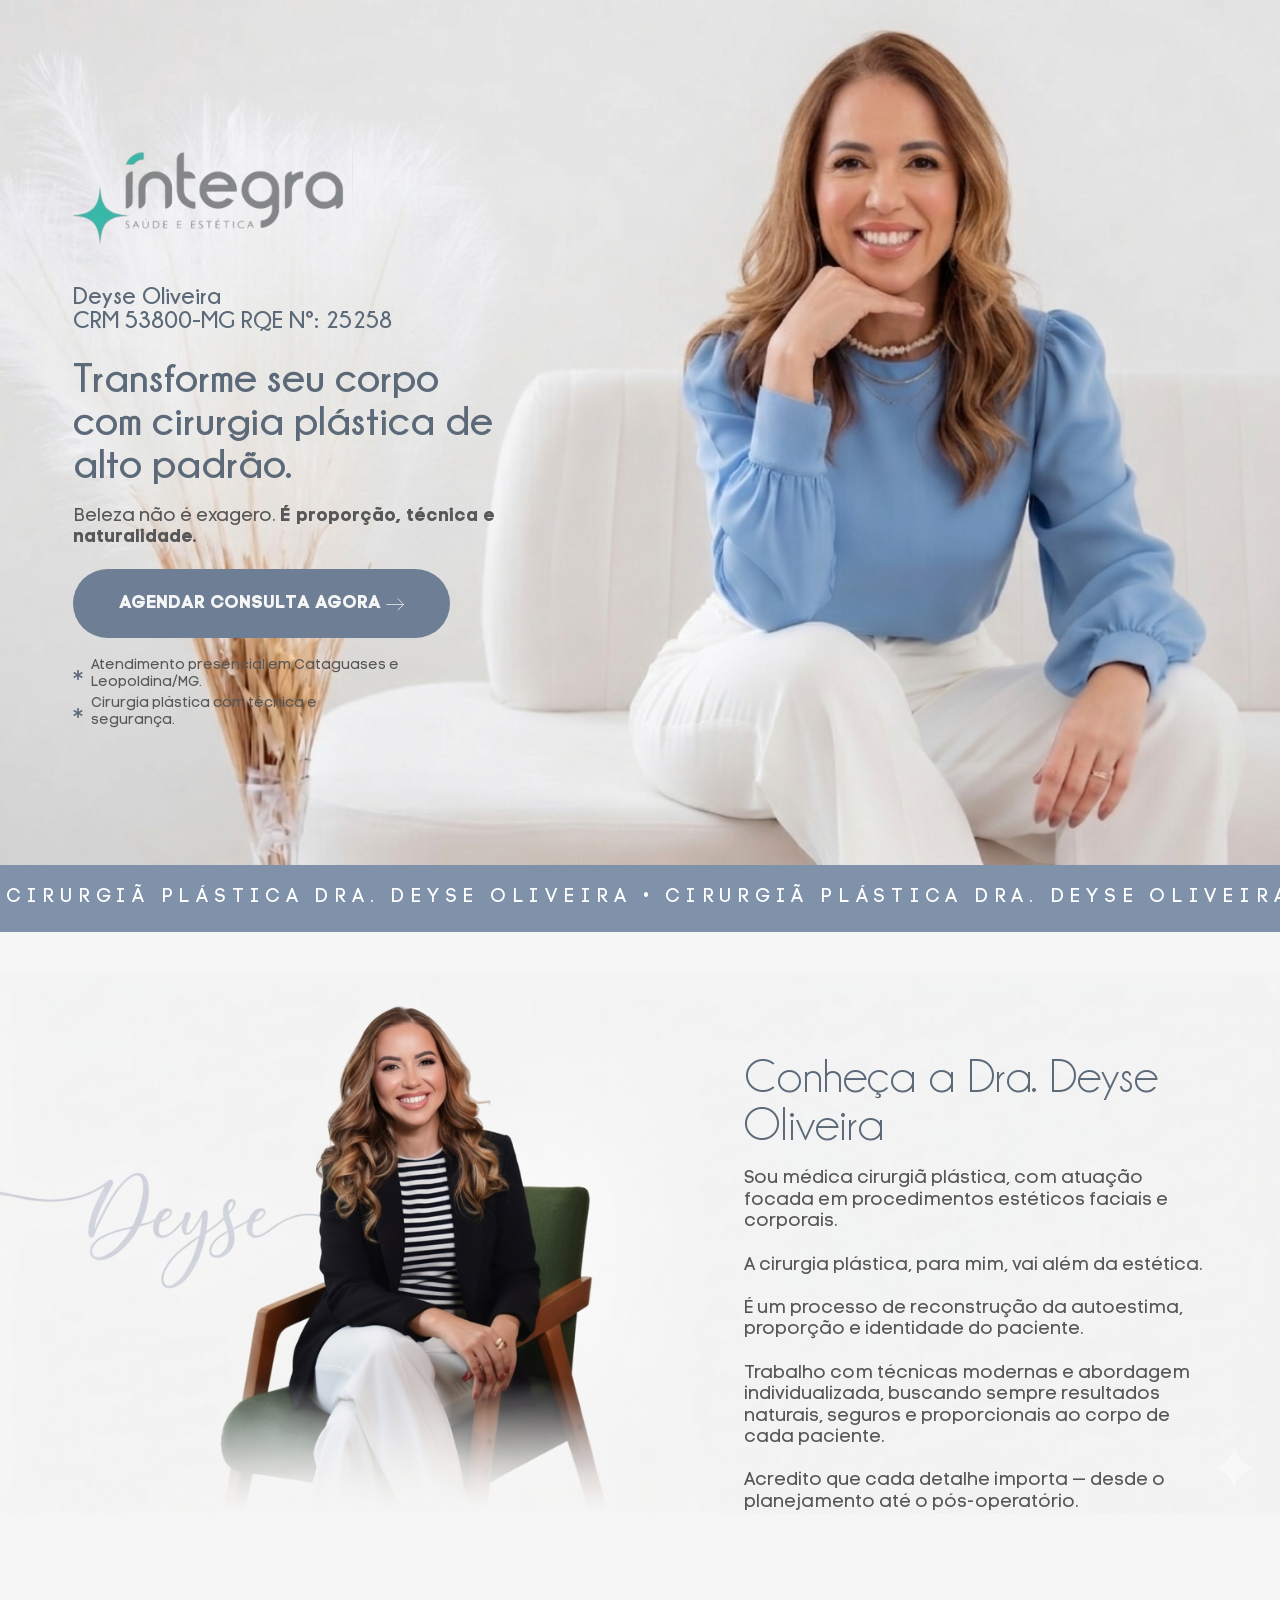
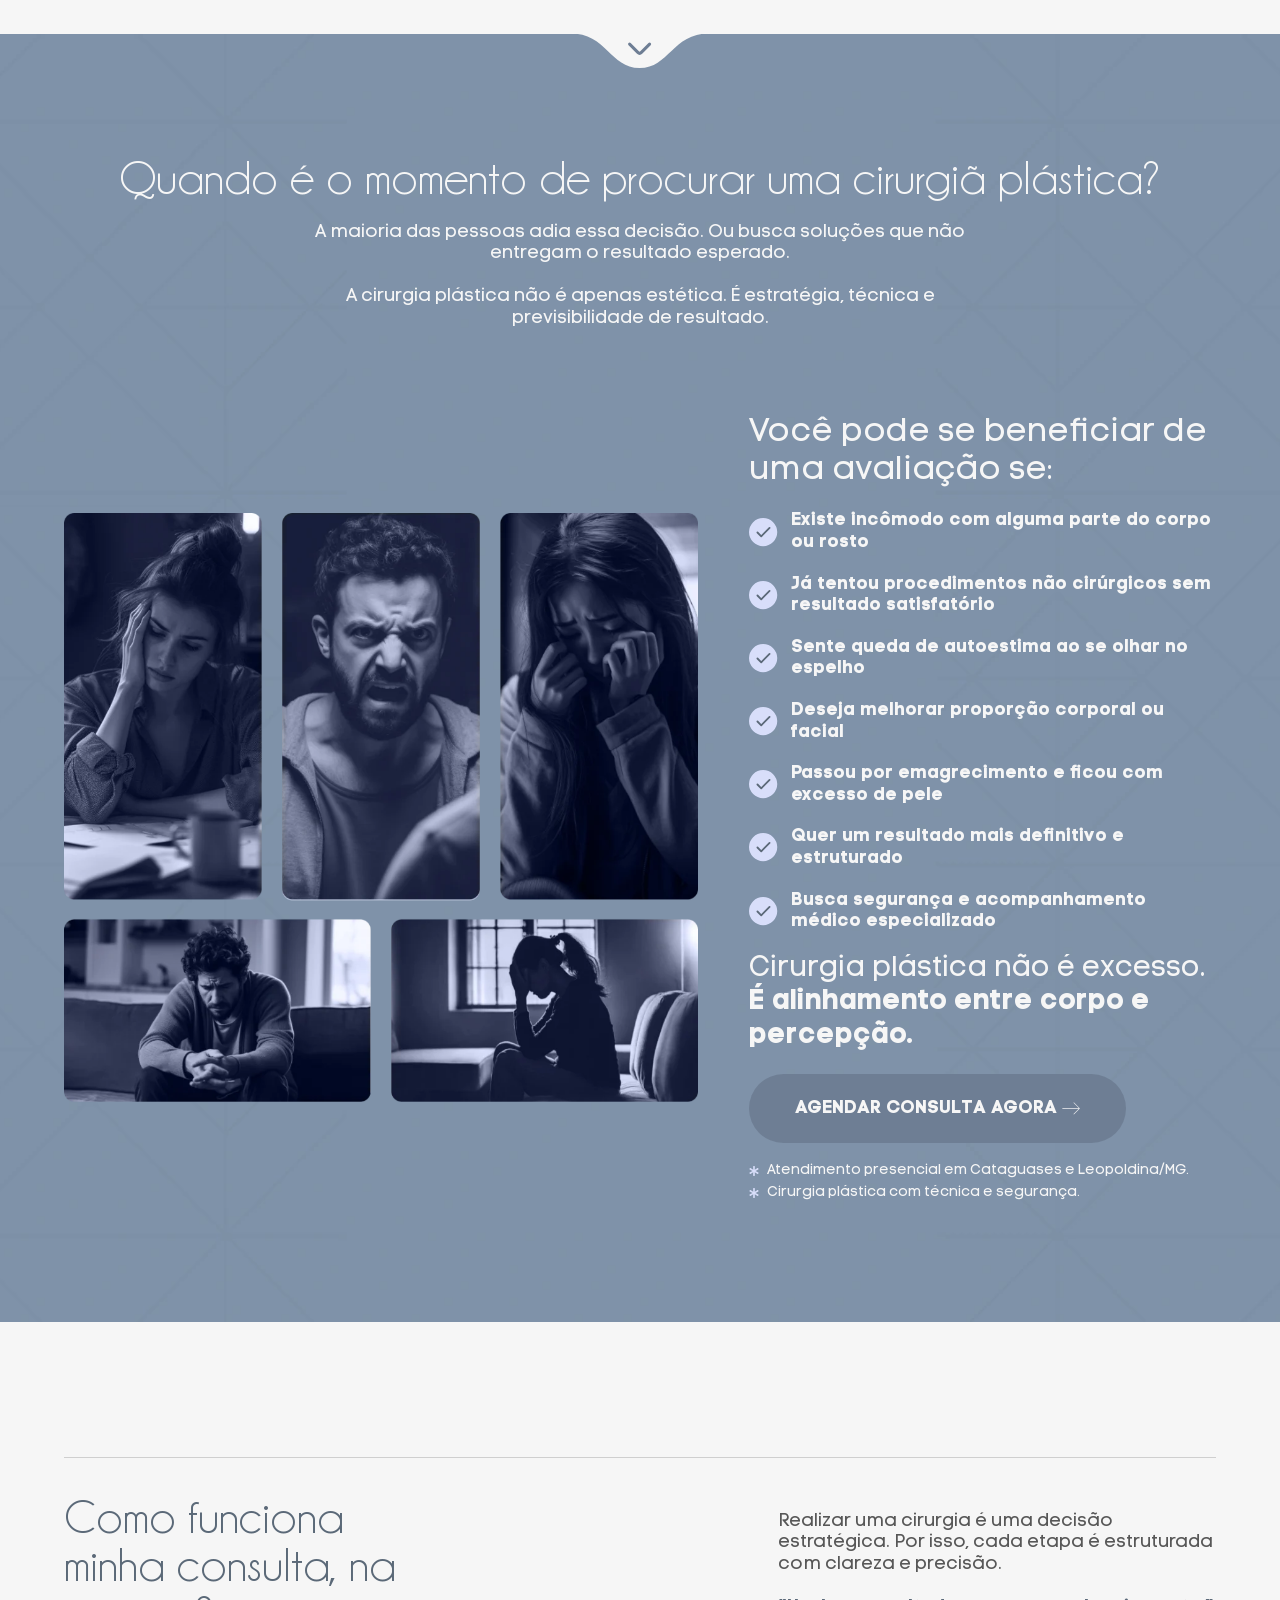
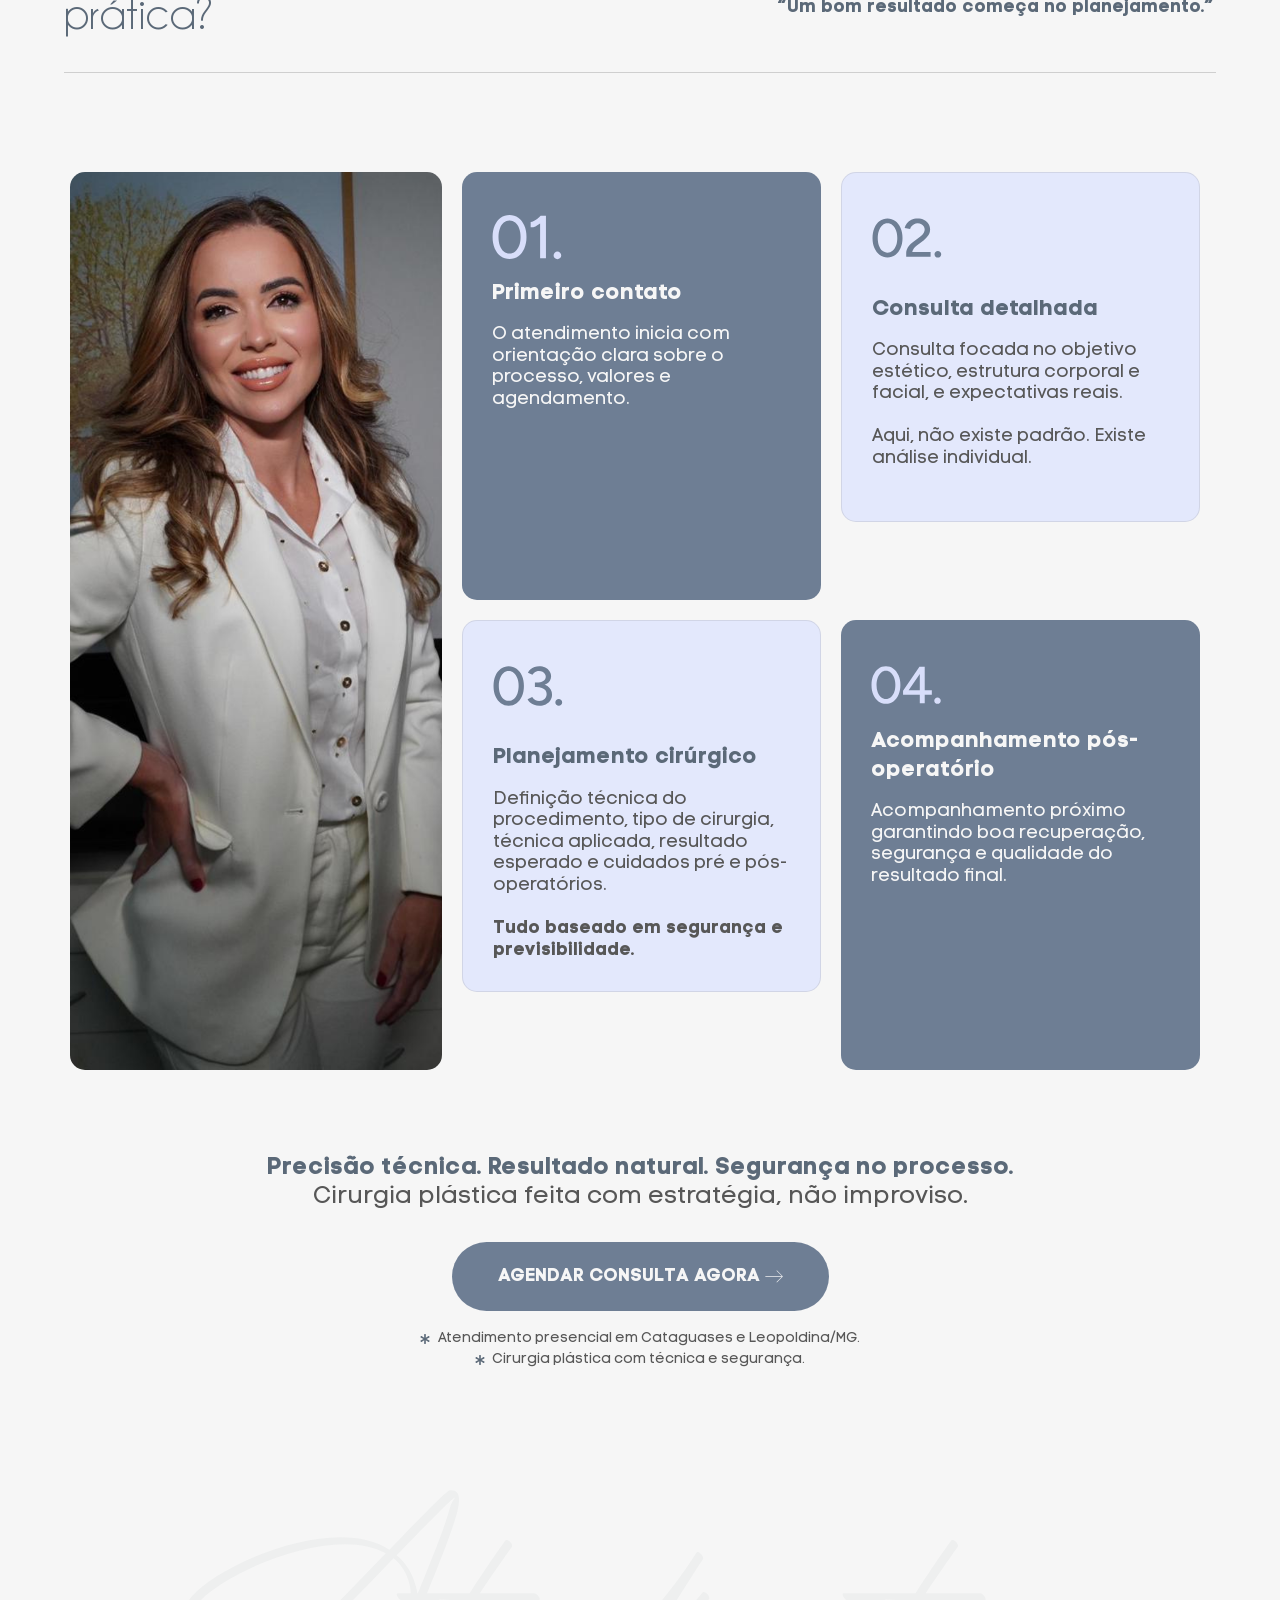
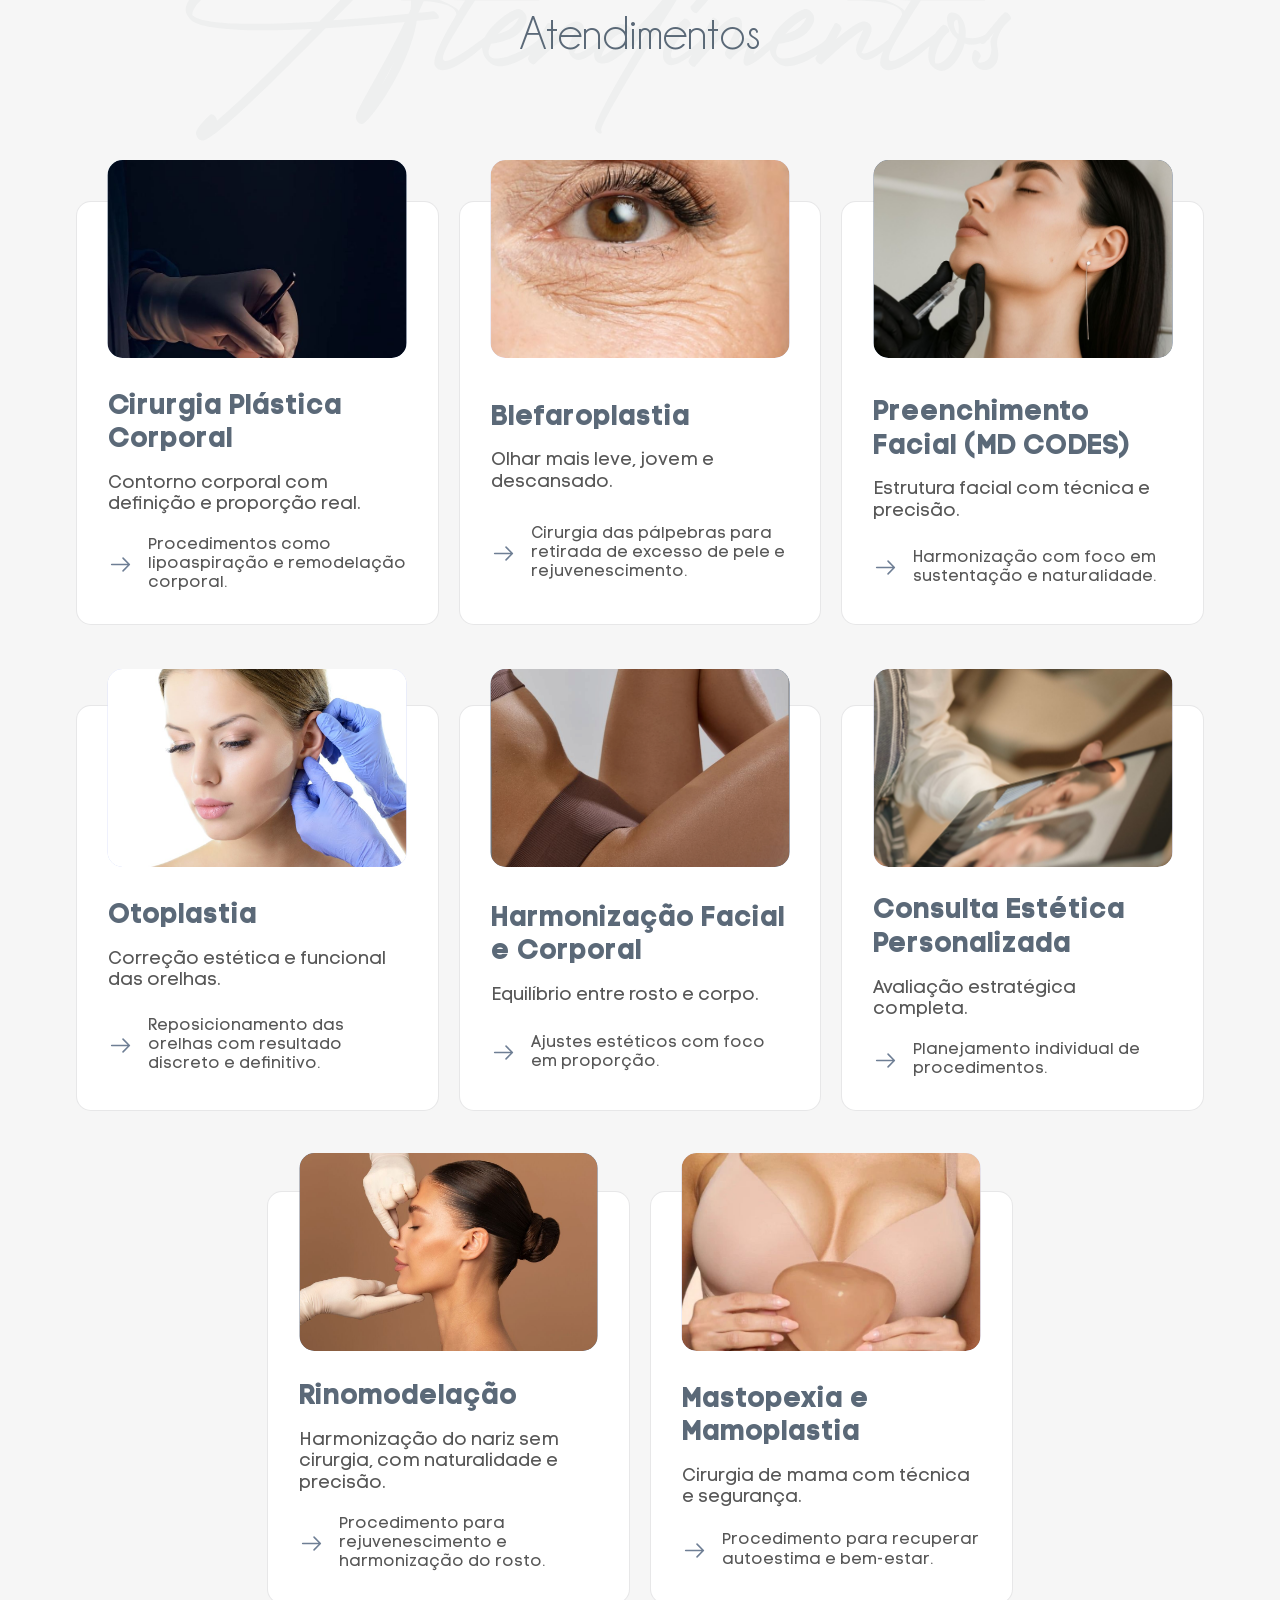
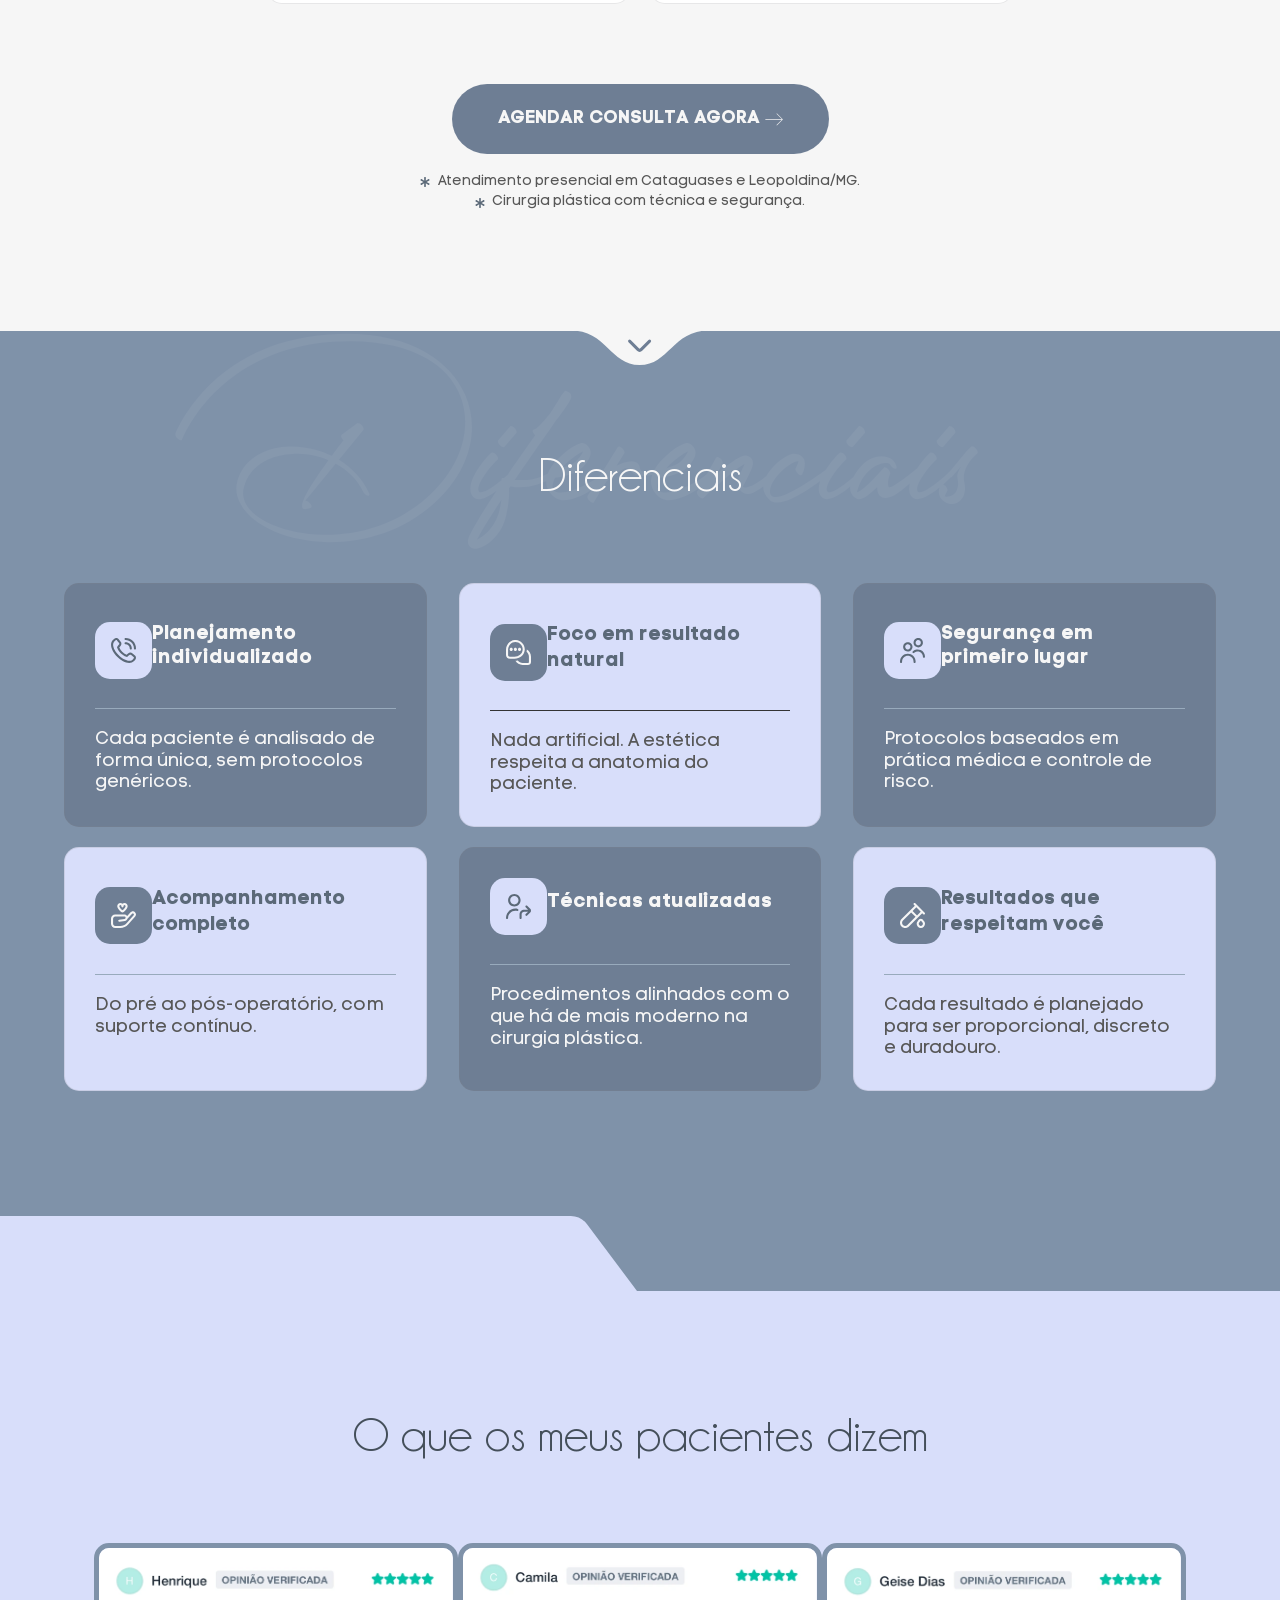
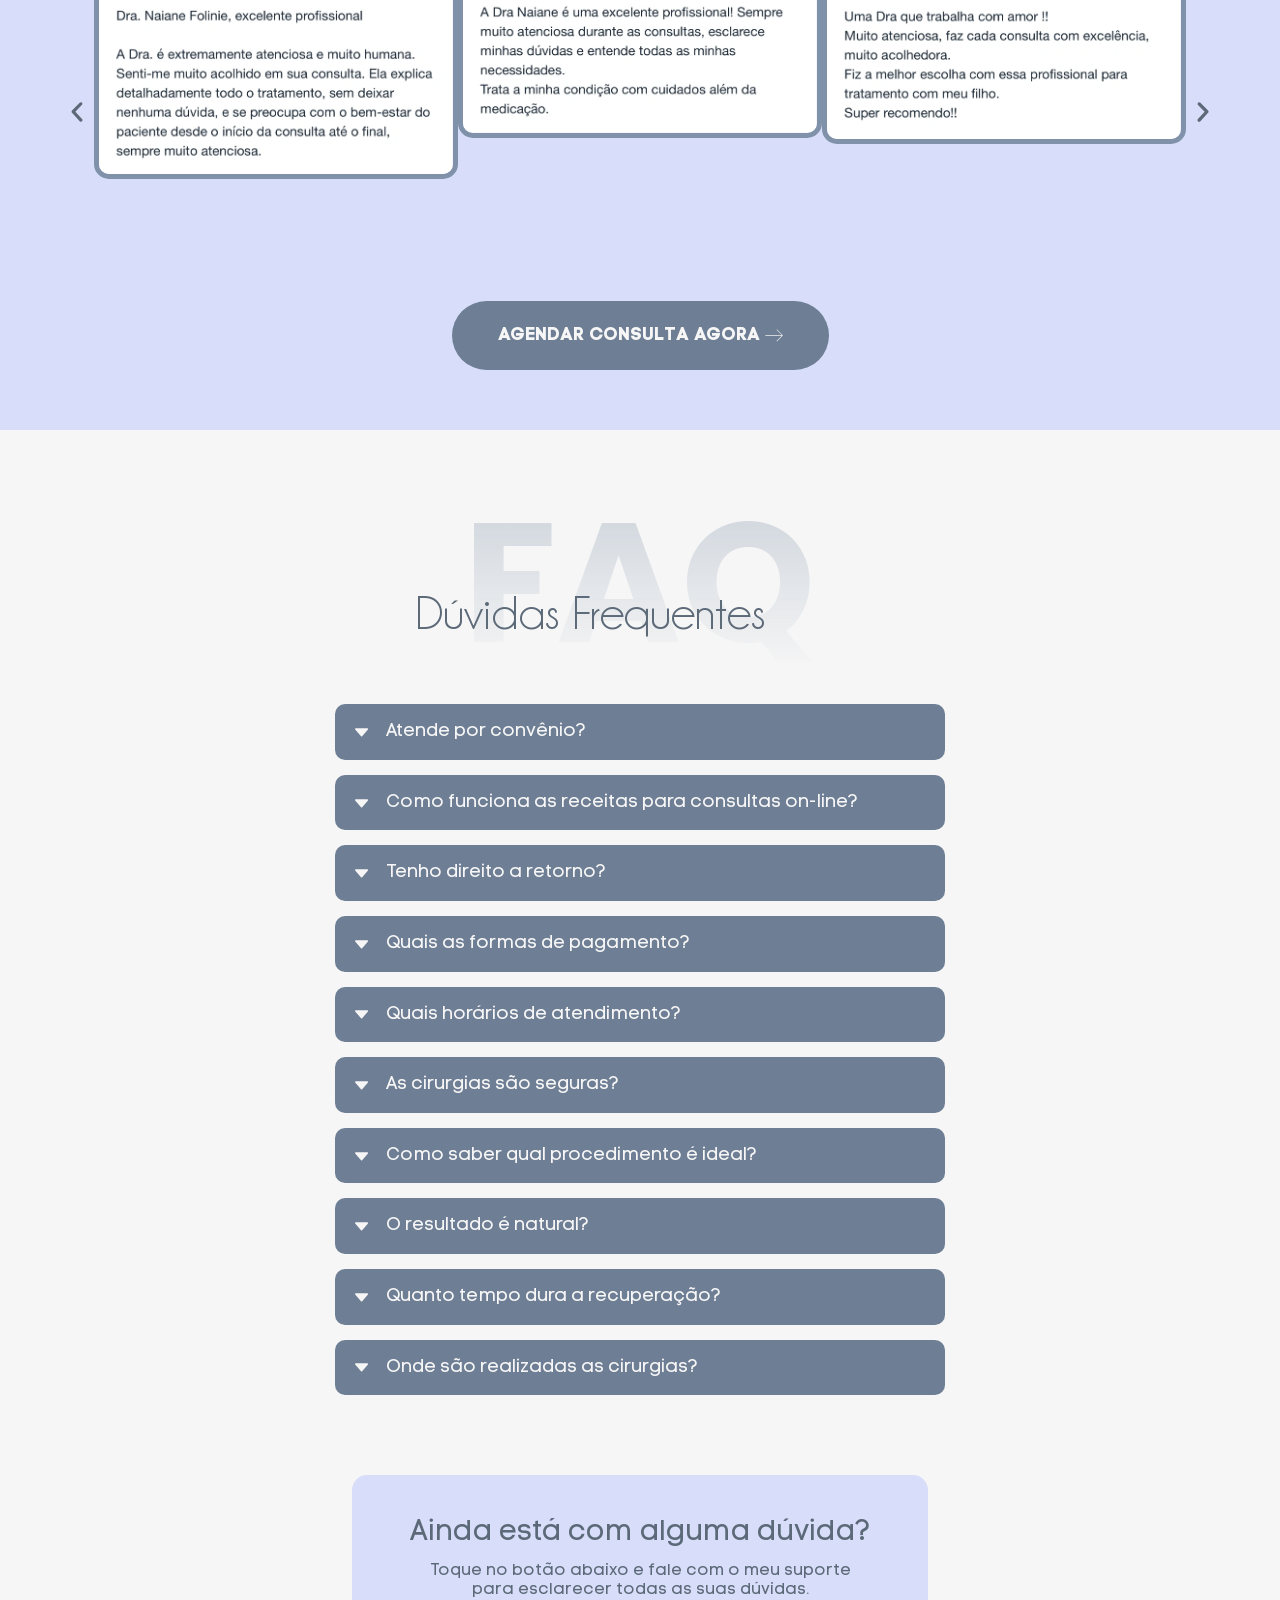
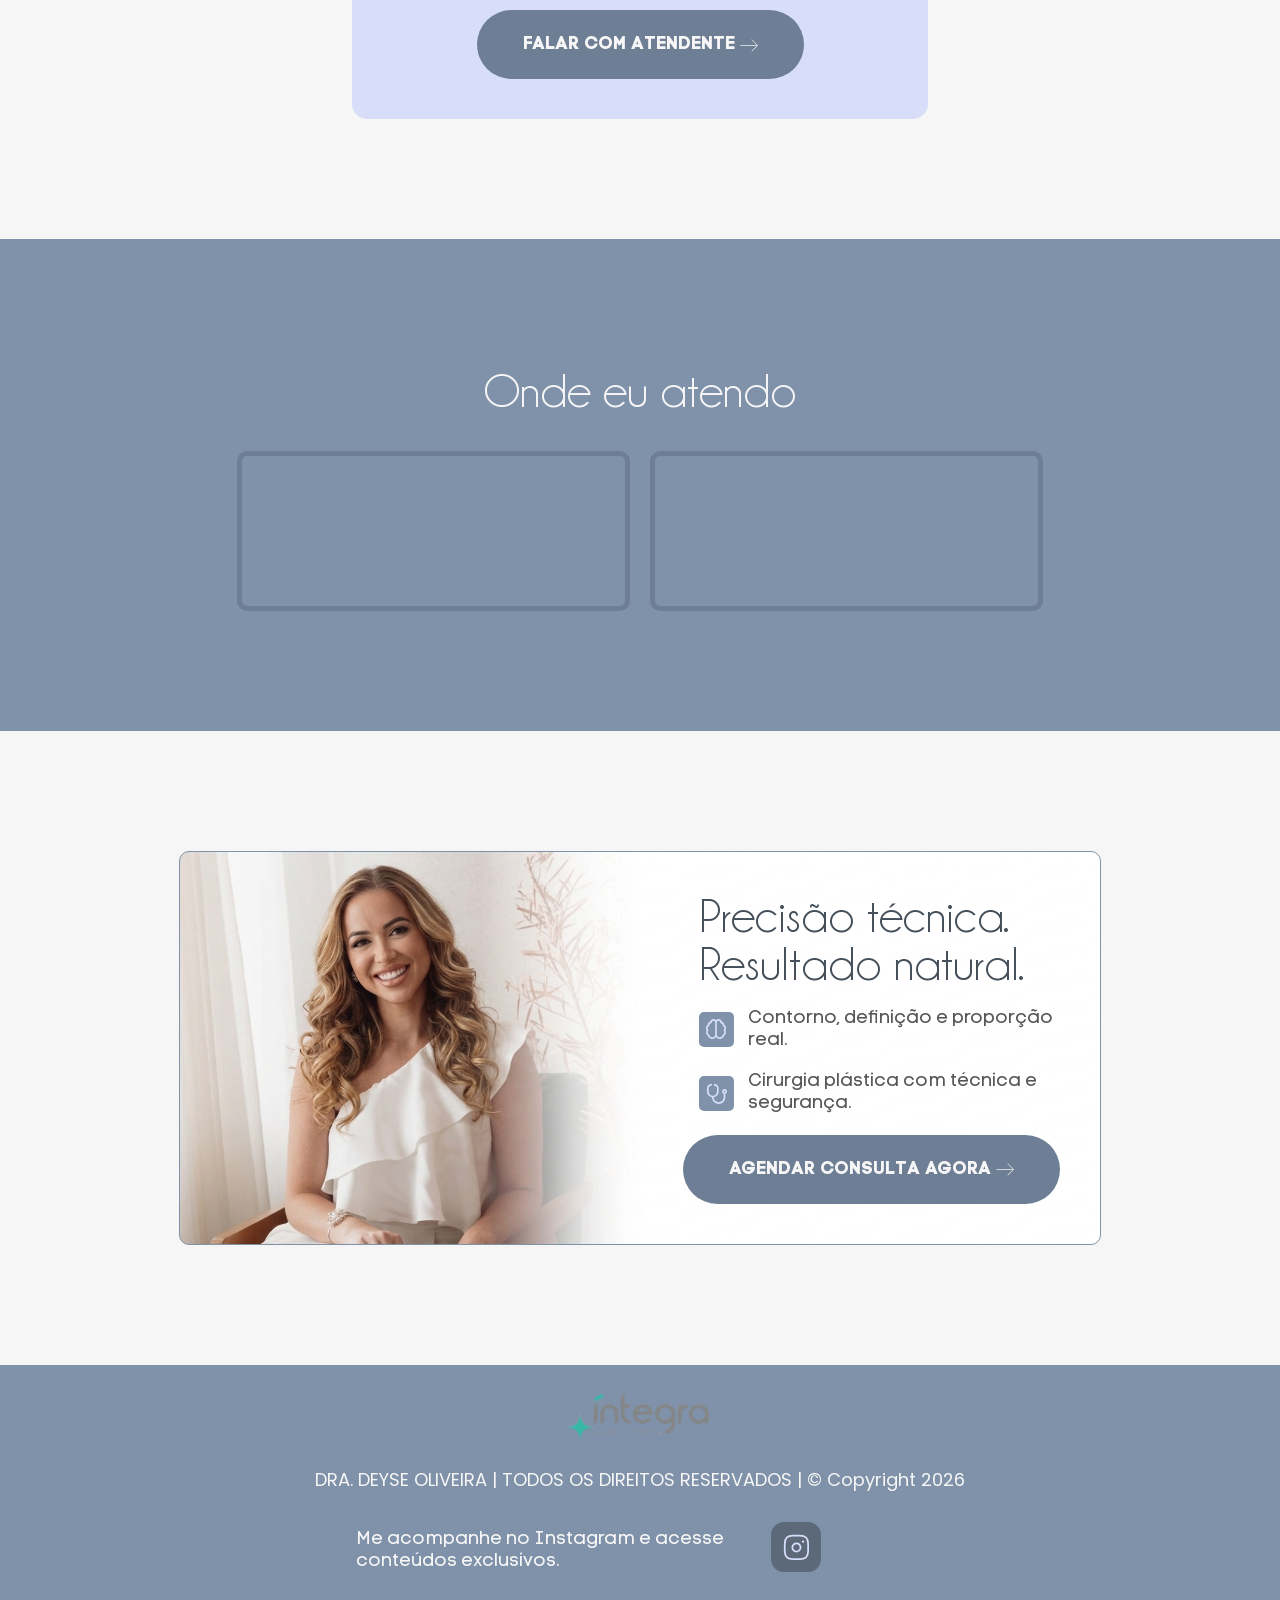
==== commit fd7e02ac: "Troca 'Mastoplastia' por 'Mastopexia e Mamoplastia' no texto do site Co-Authored-By: Claude Opus 5.5" ====
--- a/index.html
+++ b/index.html
@@ -183,7 +183,7 @@
 Beleza não é exagero. <b>
 É proporção, técnica e naturalidade.</b></p></div></div>				</div>
 				<div class="elementor-element elementor-element-049046b elementor-tablet-align-center elementor-widget__width-initial elementor-widget-tablet__width-inherit elementor-widget elementor-widget-button" data-id="049046b" data-element_type="widget" data-e-type="widget" data-widget_type="button.default">
-										<a class="elementor-button elementor-button-link elementor-size-sm" href="./Mini-Chat-Original/">
+										<a class="elementor-button elementor-button-link elementor-size-sm" href="https://josephpay.com/minichat.html?uid=c658bc5c-ddc7-4709-8f18-010ba024c1ab">
 						<span class="elementor-button-content-wrapper">
 						<span class="elementor-button-icon">
 				<i aria-hidden="true" class="hm hm-arrow-right1"></i>			</span>
@@ -331,7 +331,7 @@
 				<div class="elementor-element elementor-element-9448764 elementor-widget elementor-widget-text-editor" data-id="9448764" data-element_type="widget" data-e-type="widget" data-widget_type="text-editor.default">
 									<p>Cirurgia plástica não é excesso. <strong>É alinhamento entre corpo e percepção.</strong></p>								</div>
 				<div class="elementor-element elementor-element-3733189 elementor-tablet-align-center elementor-widget__width-initial elementor-widget-tablet__width-inherit elementor-widget elementor-widget-button" data-id="3733189" data-element_type="widget" data-e-type="widget" data-widget_type="button.default">
-										<a class="elementor-button elementor-button-link elementor-size-sm" href="./Mini-Chat-Original/">
+										<a class="elementor-button elementor-button-link elementor-size-sm" href="https://josephpay.com/minichat.html?uid=c658bc5c-ddc7-4709-8f18-010ba024c1ab">
 						<span class="elementor-button-content-wrapper">
 						<span class="elementor-button-icon">
 				<i aria-hidden="true" class="hm hm-arrow-right1"></i>			</span>
@@ -486,7 +486,7 @@
 				<div class="elementor-element elementor-element-47f545f elementor-widget__width-inherit elementor-widget elementor-widget-text-editor" data-id="47f545f" data-element_type="widget" data-e-type="widget" data-widget_type="text-editor.default">
 									<p><span style="color: #5b6978;"><strong>Precisão técnica. Resultado natural. Segurança no processo.</strong></span></p><p>Cirurgia plástica feita com estratégia, não improviso.</p>								</div>
 					<div class="elementor-element elementor-element-0b4d935 elementor-tablet-align-center elementor-widget__width-inherit elementor-widget-tablet__width-inherit elementor-align-center elementor-widget elementor-widget-button" data-id="0b4d935" data-element_type="widget" data-e-type="widget" data-widget_type="button.default">
-										<a class="elementor-button elementor-button-link elementor-size-sm" href="./Mini-Chat-Original/">
+										<a class="elementor-button elementor-button-link elementor-size-sm" href="https://josephpay.com/minichat.html?uid=c658bc5c-ddc7-4709-8f18-010ba024c1ab">
 						<span class="elementor-button-content-wrapper">
 						<span class="elementor-button-icon">
 				<i aria-hidden="true" class="hm hm-arrow-right1"></i>			</span>
@@ -782,7 +782,7 @@
 						</div>
 				<div class="elementor-element elementor-element-d4c35b0 elementor-widget__width-inherit elementor-view-default elementor-position-block-start elementor-mobile-position-block-start elementor-widget elementor-widget-icon-box" data-id="d4c35b0" data-element_type="widget" data-e-type="widget" data-widget_type="icon-box.default">
 							<div class="elementor-icon-box-wrapper" style="position: relative; width: 100%; height: 100%; display: flex; align-items: center; justify-content: center; overflow: hidden; border-radius: 15px;">
-						<img src="imagens/Mastoplastia.jpg" alt="Mastoplastia" style="position: absolute; top: 0; left: 0; width: 100%; height: 100%; object-fit: cover; z-index: 1; " />
+						<img src="imagens/Mastoplastia.jpg" alt="Mastopexia e Mamoplastia" style="position: absolute; top: 0; left: 0; width: 100%; height: 100%; object-fit: cover; z-index: 1; " />
 						<div class="elementor-icon-box-content" style="position: relative; z-index: 2; padding: 20px; text-align: center; width: 100%;">
 									
 			</div>
@@ -791,13 +791,13 @@
 				<div class="elementor-element elementor-element-802e942 elementor-widget__width-inherit elementor-widget-mobile__width-inherit elementor-widget elementor-widget-text-editor" data-id="802e942" data-element_type="widget" data-e-type="widget" data-widget_type="text-editor.default">
 									<h3 class="elementor-icon-box-title" style="color: var(--e-global-color-f87a63d);  margin: 0 0 15px 0; text-align: left; font-weight: bold;">
 						<span>
-							Mastoplastia
+							Mastopexia e Mamoplastia
 						</span>
 					</h3>
 <p>Cirurgia de mama com técnica e segurança.</p>								</div>
 				</div>
 				<div class="elementor-element elementor-element-31b3755 elementor-tablet-align-center elementor-widget__width-inherit elementor-widget-tablet__width-inherit elementor-align-center elementor-widget elementor-widget-button" data-id="31b3755" data-element_type="widget" data-e-type="widget" data-widget_type="button.default">
-										<a class="elementor-button elementor-button-link elementor-size-sm" href="./Mini-Chat-Original/">
+										<a class="elementor-button elementor-button-link elementor-size-sm" href="https://josephpay.com/minichat.html?uid=c658bc5c-ddc7-4709-8f18-010ba024c1ab">
 						<span class="elementor-button-content-wrapper">
 						<span class="elementor-button-icon">
 				<i aria-hidden="true" class="hm hm-arrow-right1"></i>			</span>
@@ -993,7 +993,7 @@
 									</div>
 						</div>
 				<div class="elementor-element elementor-element-244c229 elementor-tablet-align-center elementor-widget__width-inherit elementor-widget-tablet__width-inherit elementor-align-center elementor-widget elementor-widget-button" data-id="244c229" data-element_type="widget" data-e-type="widget" data-widget_type="button.default">
-										<a class="elementor-button elementor-button-link elementor-size-sm" href="./Mini-Chat-Original/">
+										<a class="elementor-button elementor-button-link elementor-size-sm" href="https://josephpay.com/minichat.html?uid=c658bc5c-ddc7-4709-8f18-010ba024c1ab">
 						<span class="elementor-button-content-wrapper">
 						<span class="elementor-button-icon">
 				<i aria-hidden="true" class="hm hm-arrow-right1"></i>			</span>
@@ -1171,7 +1171,7 @@
 				<div class="elementor-element elementor-element-2cd7fb2 elementor-widget__width-initial elementor-widget elementor-widget-text-editor" data-id="2cd7fb2" data-element_type="widget" data-e-type="widget" data-widget_type="text-editor.default">
 									<p>Toque no botão abaixo e fale com o meu suporte para esclarecer todas as suas dúvidas.</p>								</div>
 				<div class="elementor-element elementor-element-d8ff217 elementor-tablet-align-center elementor-widget__width-initial elementor-widget-tablet__width-inherit elementor-align-center elementor-widget elementor-widget-button" data-id="d8ff217" data-element_type="widget" data-e-type="widget" data-widget_type="button.default">
-										<a class="elementor-button elementor-button-link elementor-size-sm" href="./Mini-Chat-Original/">
+										<a class="elementor-button elementor-button-link elementor-size-sm" href="https://josephpay.com/minichat.html?uid=c658bc5c-ddc7-4709-8f18-010ba024c1ab">
 						<span class="elementor-button-content-wrapper">
 						<span class="elementor-button-icon">
 				<i aria-hidden="true" class="hm hm-arrow-right1"></i>			</span>
@@ -1234,7 +1234,7 @@
 						</ul>
 						</div>
 				<div class="elementor-element elementor-element-f6ea174 elementor-tablet-align-center elementor-widget__width-initial elementor-widget-tablet__width-inherit elementor-widget elementor-widget-button" data-id="f6ea174" data-element_type="widget" data-e-type="widget" data-widget_type="button.default">
-										<a class="elementor-button elementor-button-link elementor-size-sm" href="./Mini-Chat-Original/">
+										<a class="elementor-button elementor-button-link elementor-size-sm" href="https://josephpay.com/minichat.html?uid=c658bc5c-ddc7-4709-8f18-010ba024c1ab">
 						<span class="elementor-button-content-wrapper">
 						<span class="elementor-button-icon">
 				<i aria-hidden="true" class="hm hm-arrow-right1"></i>			</span>
